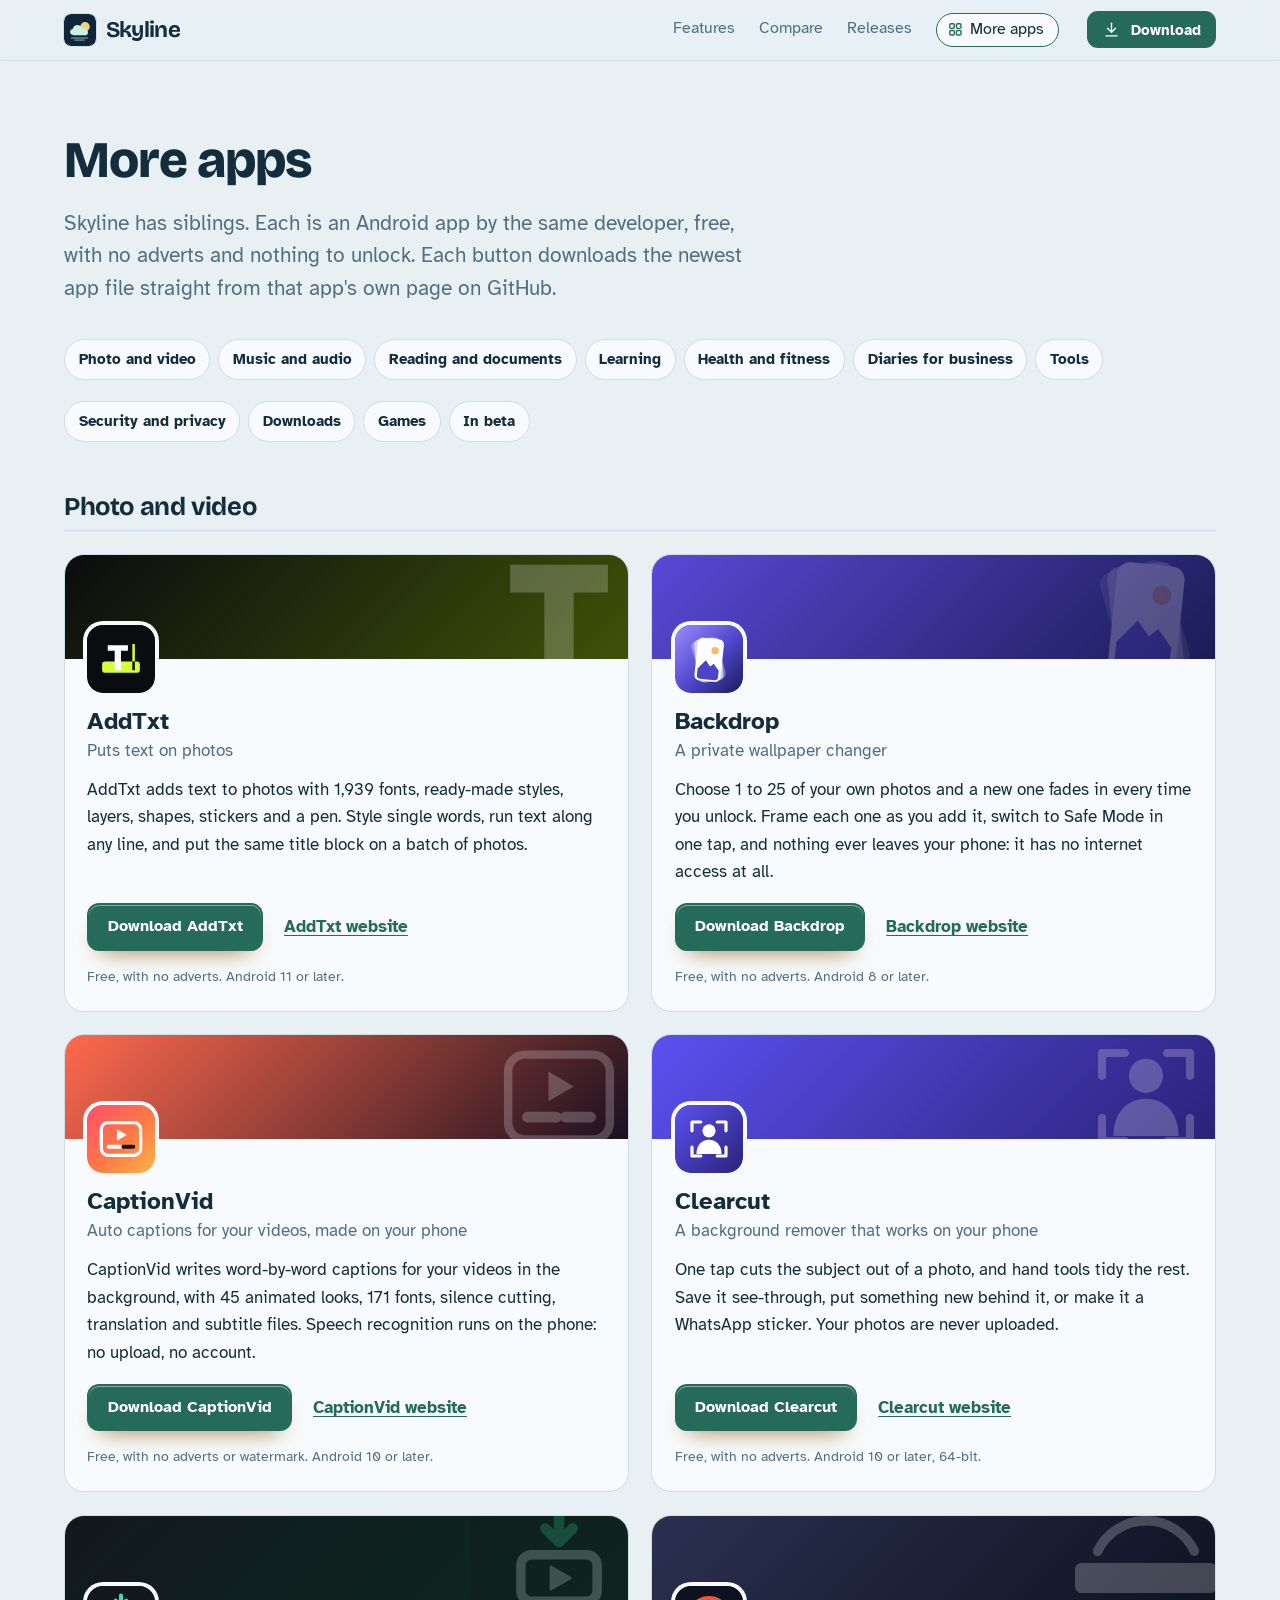
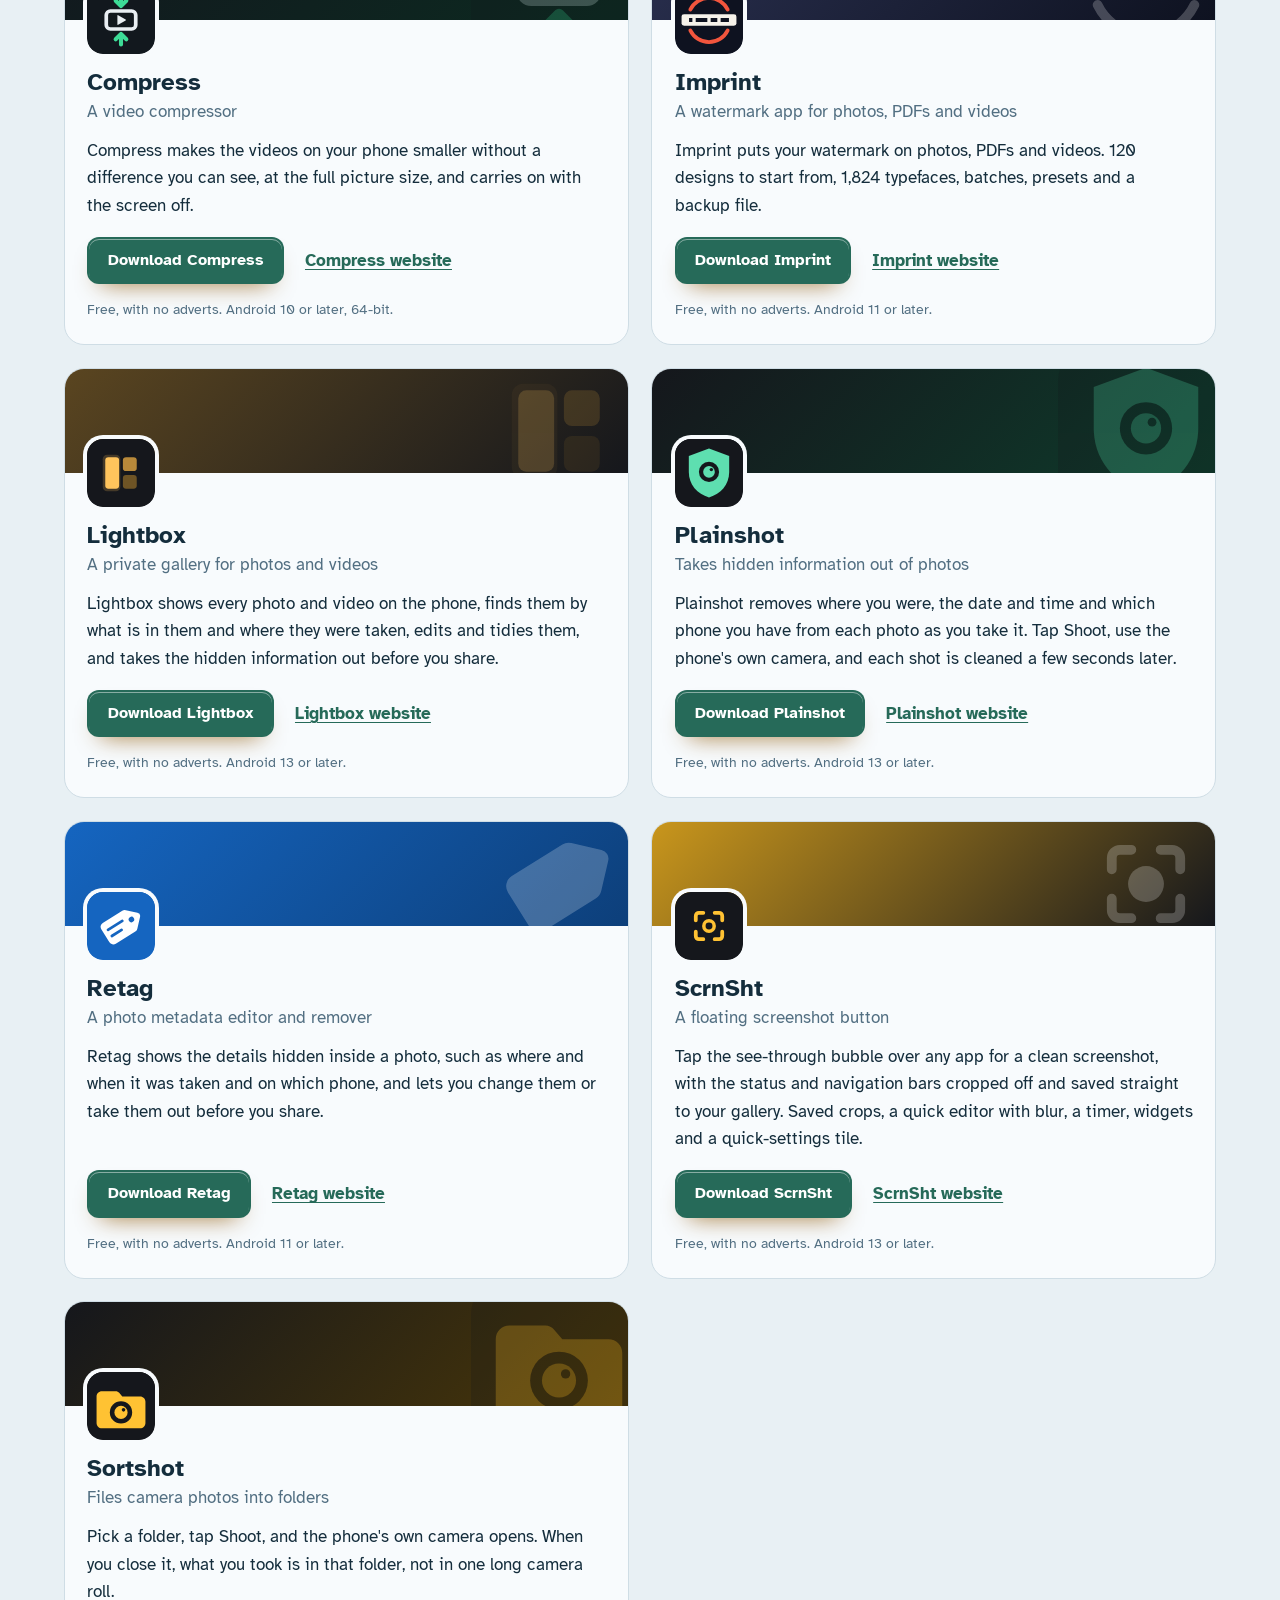
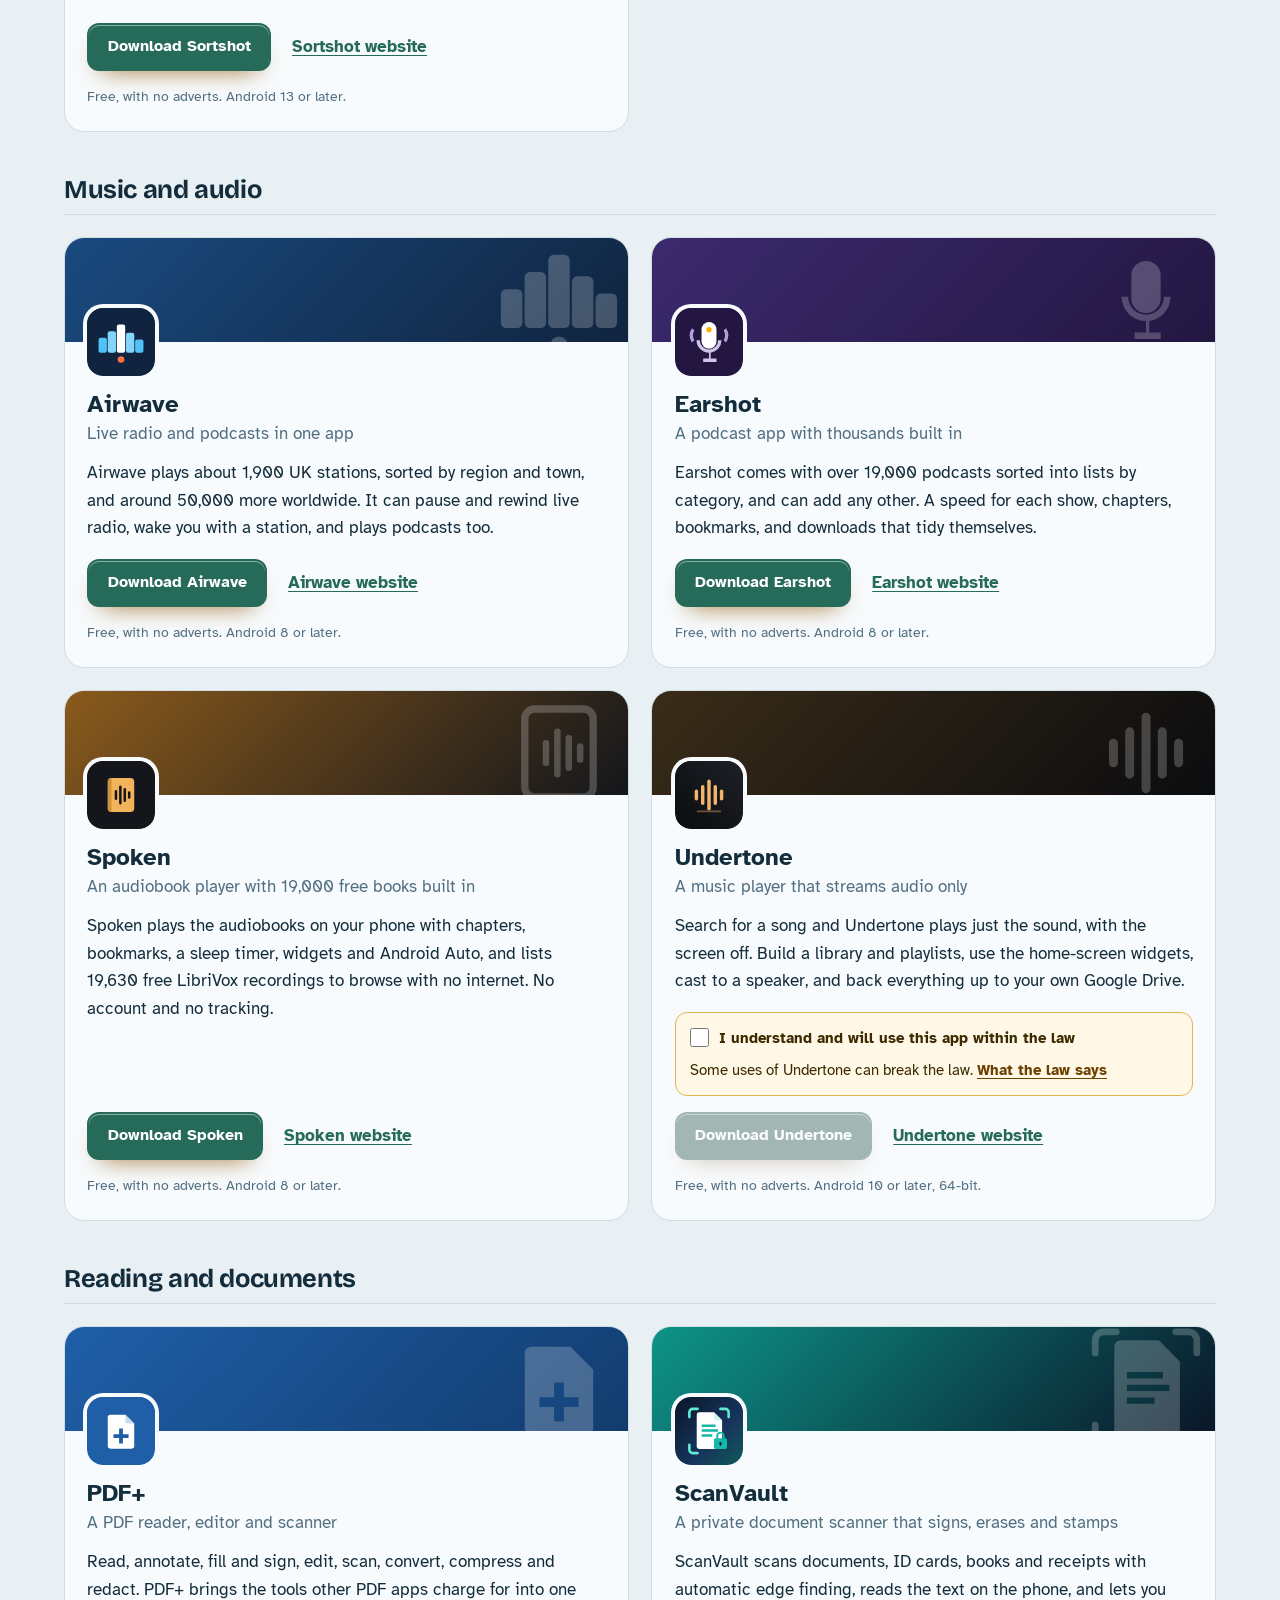
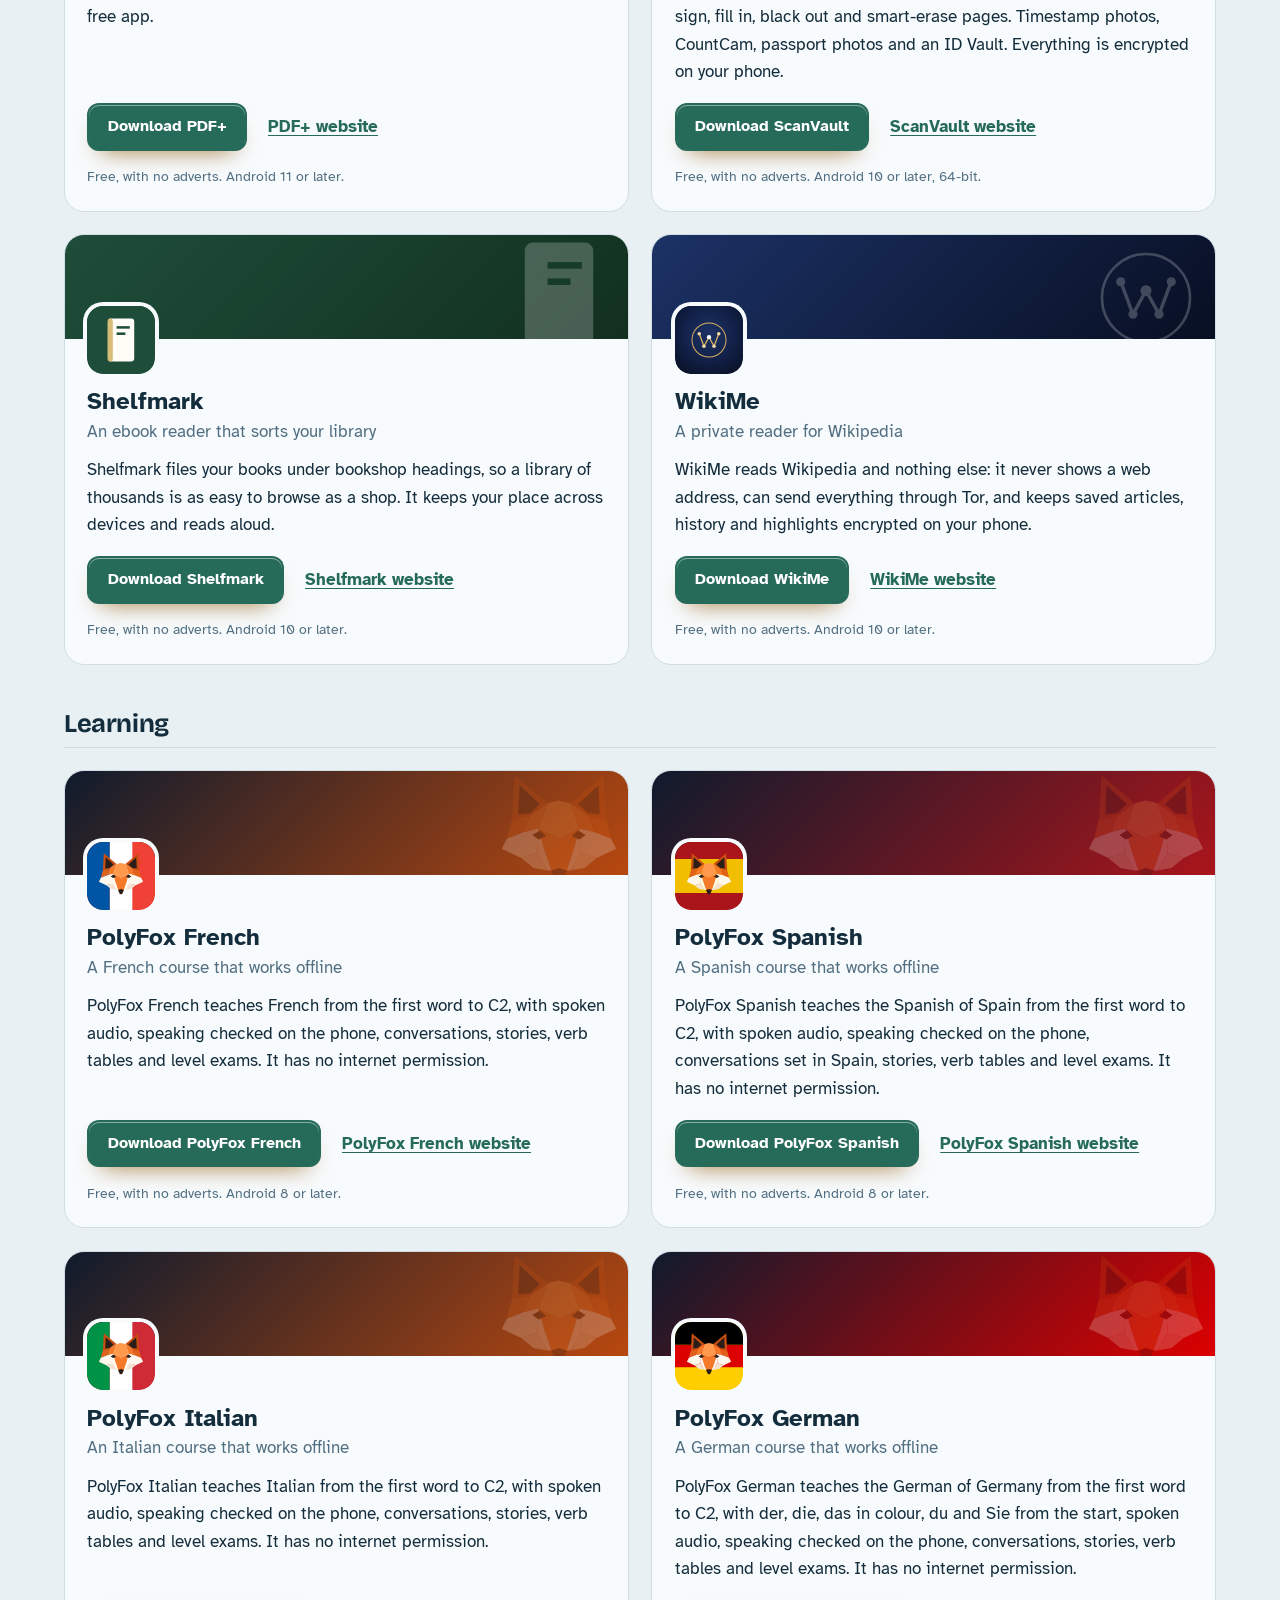
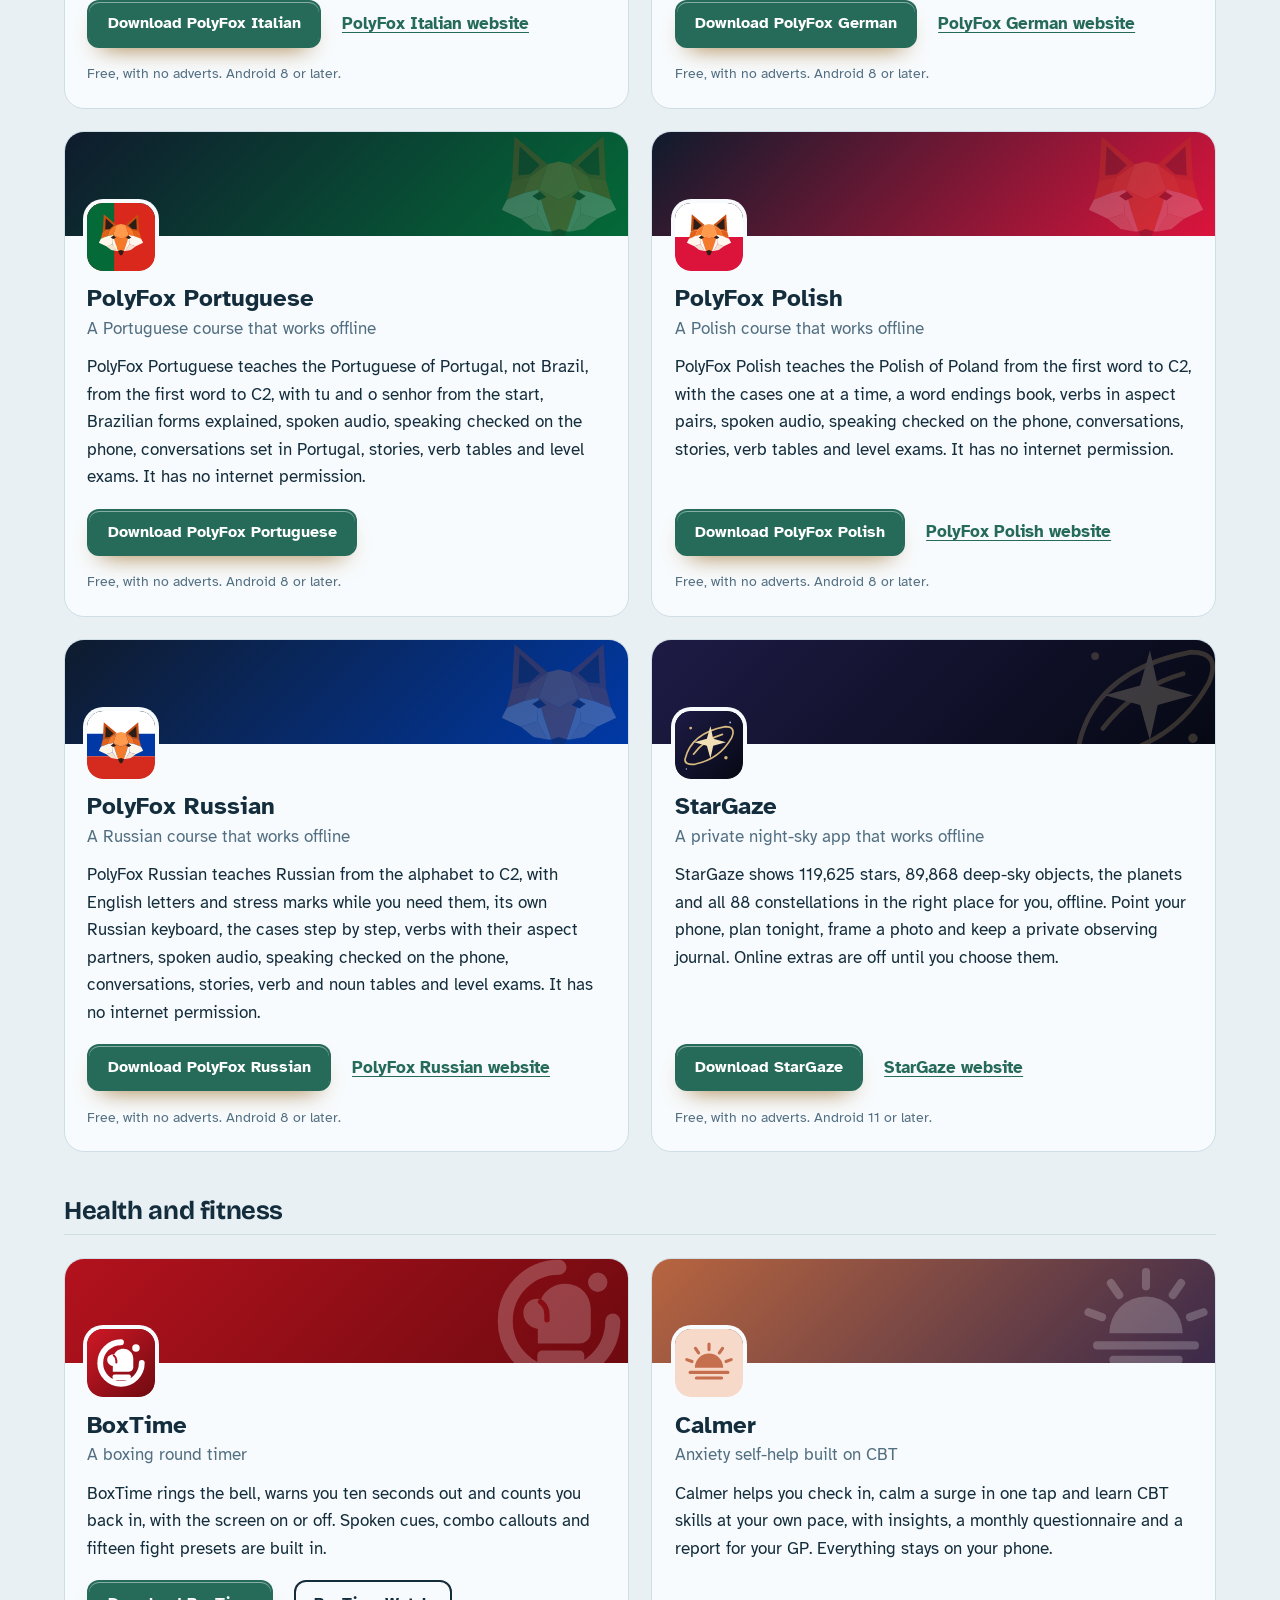
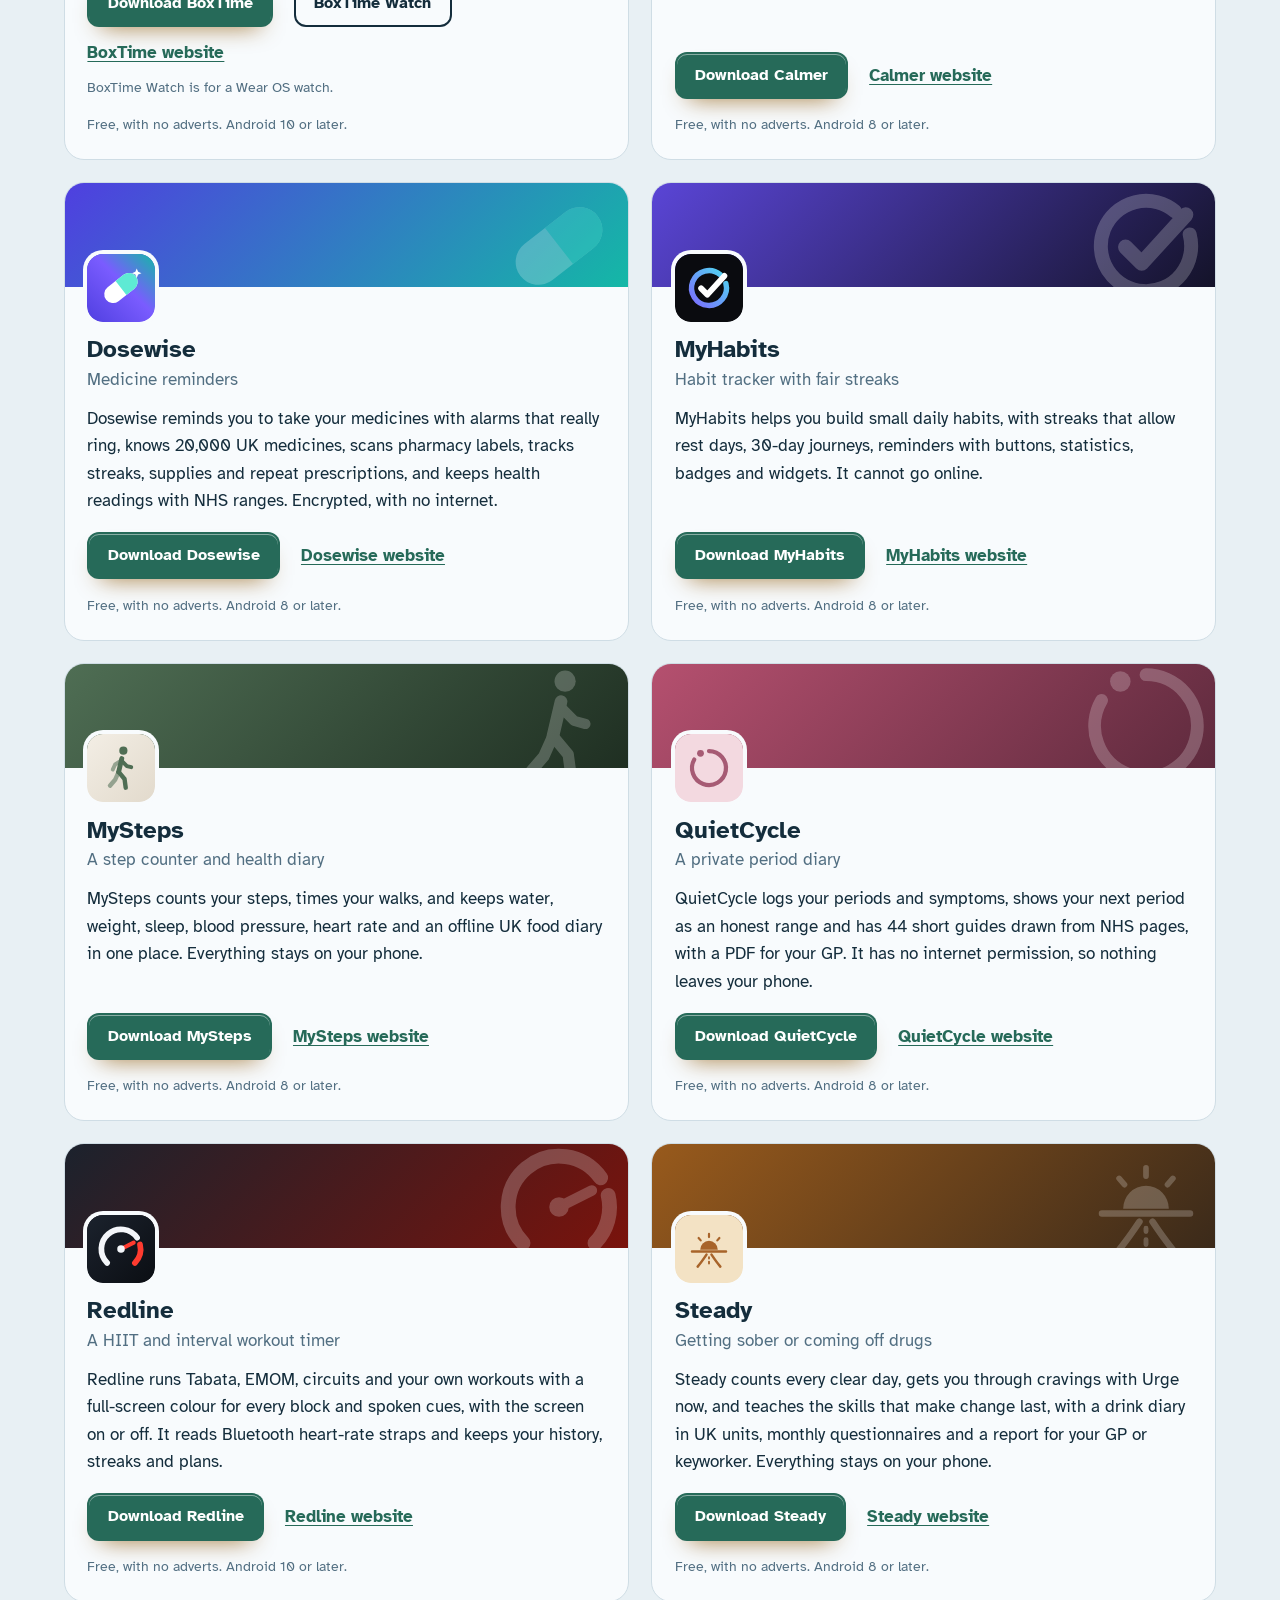
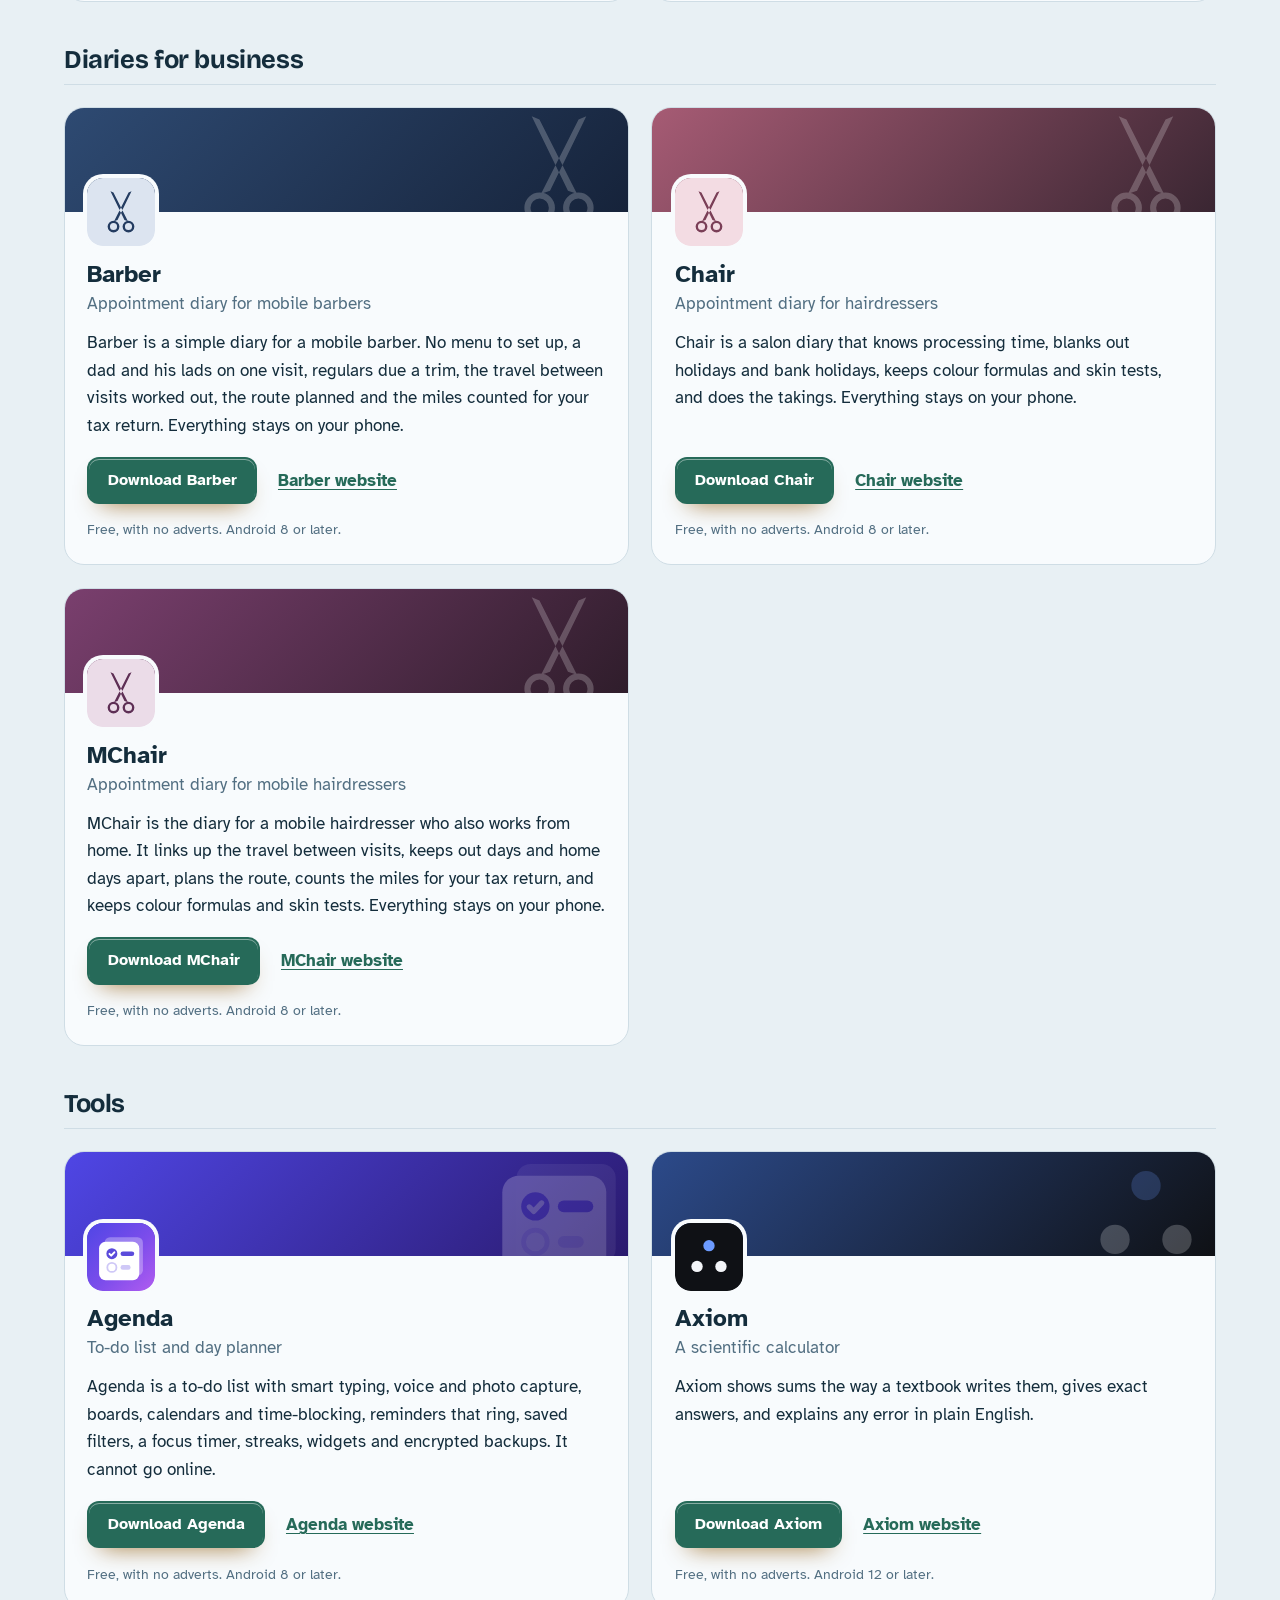
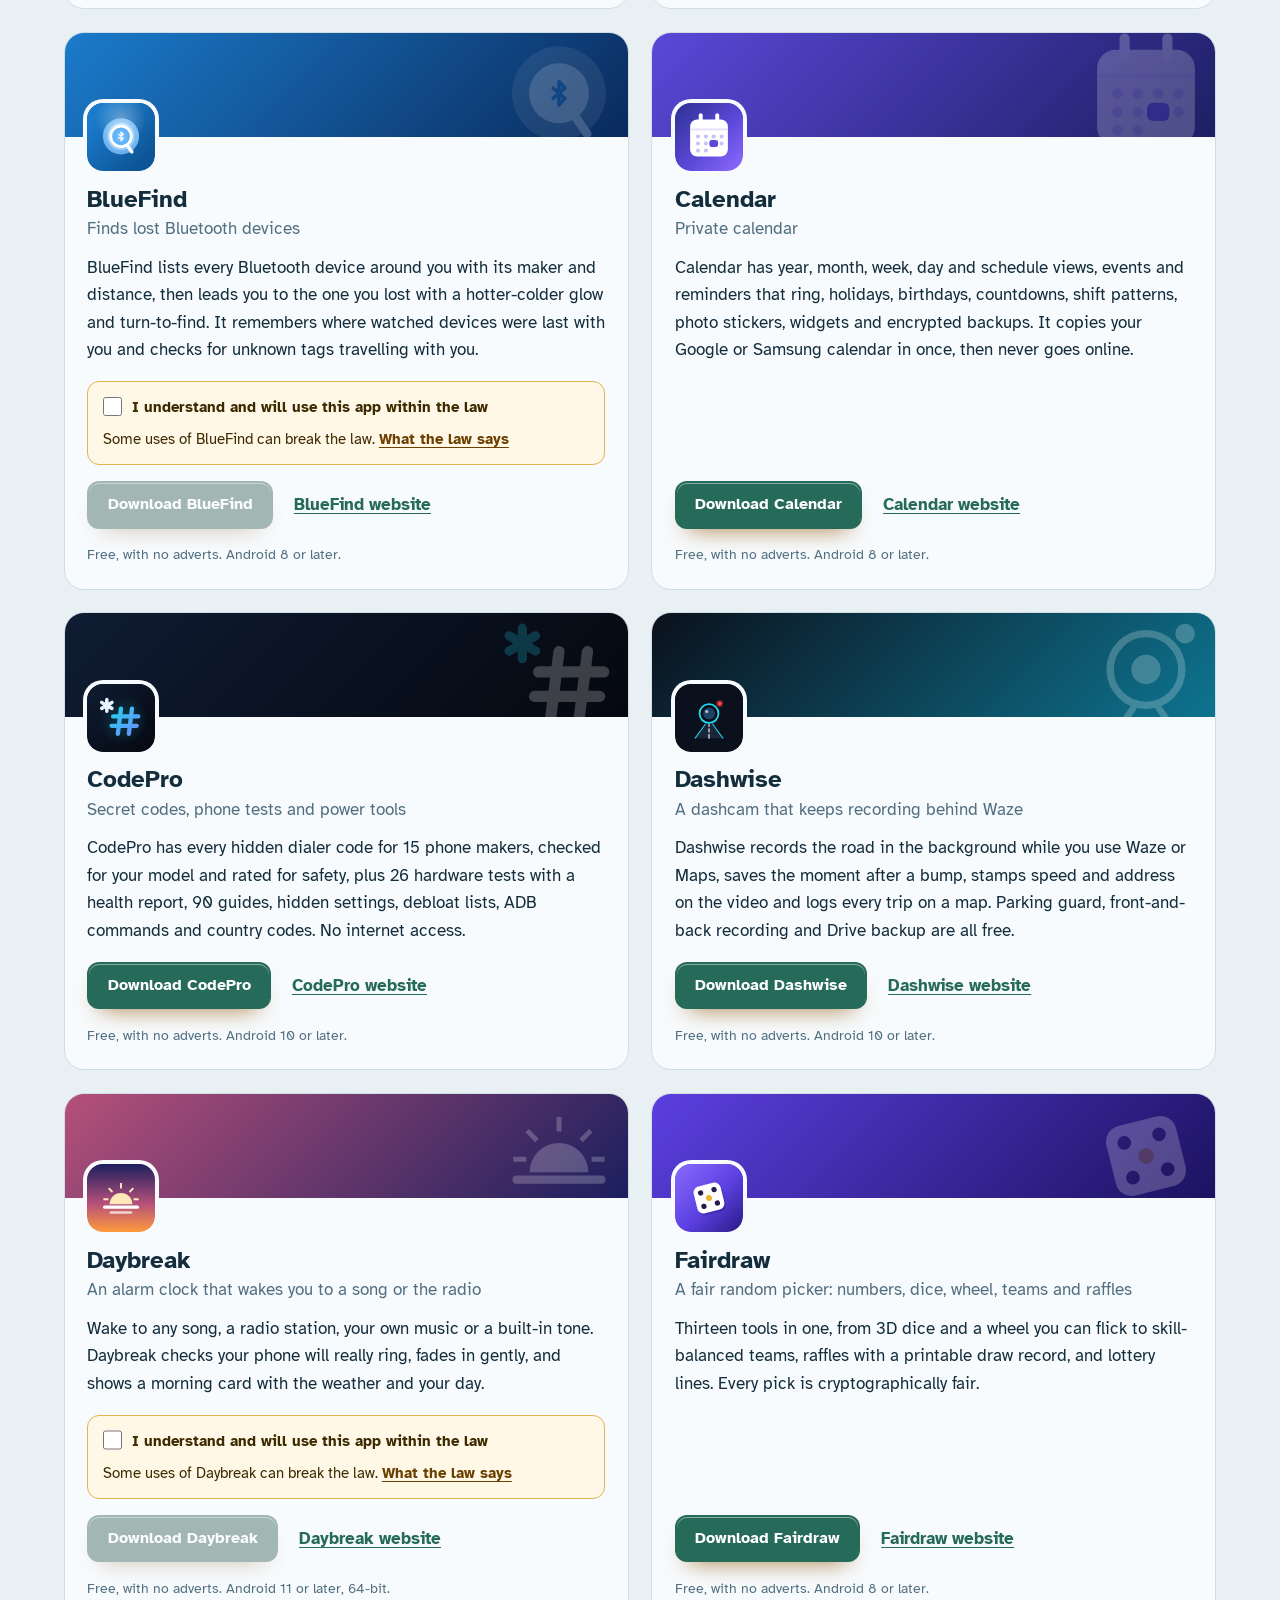
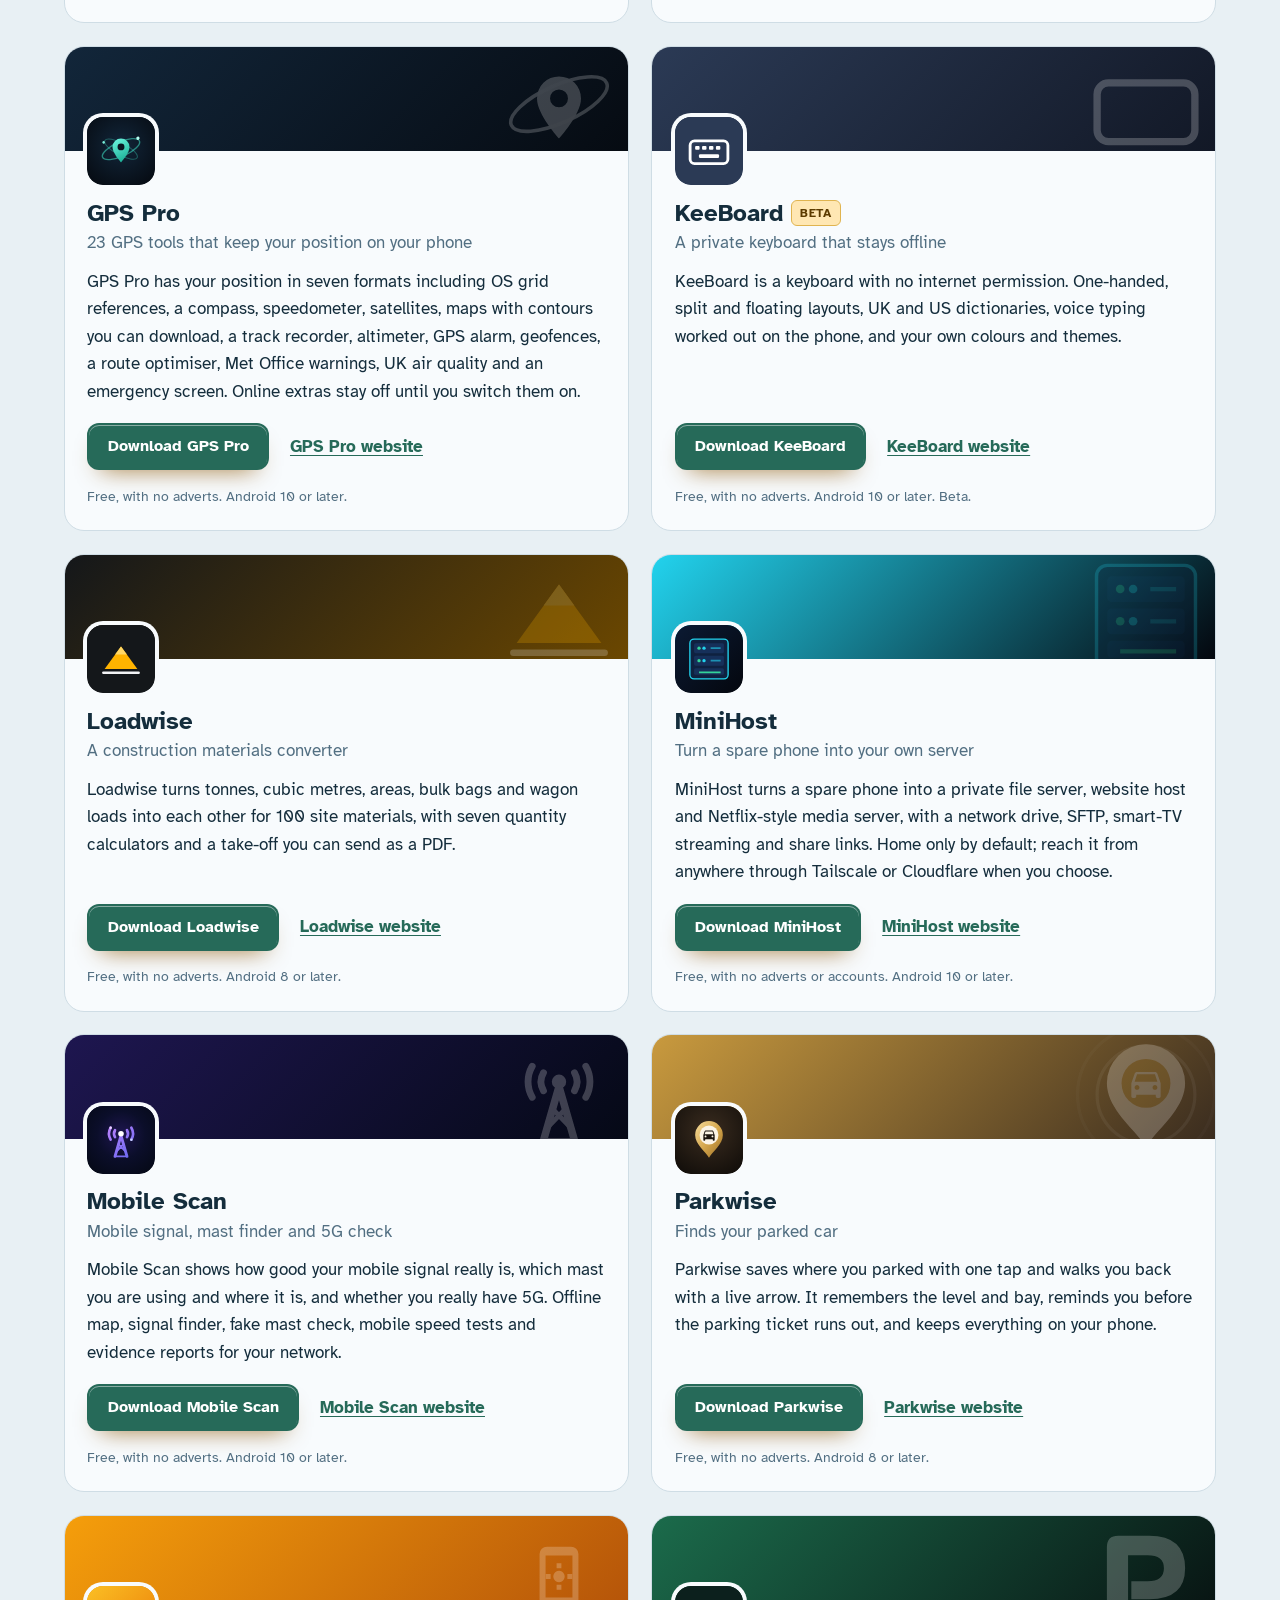
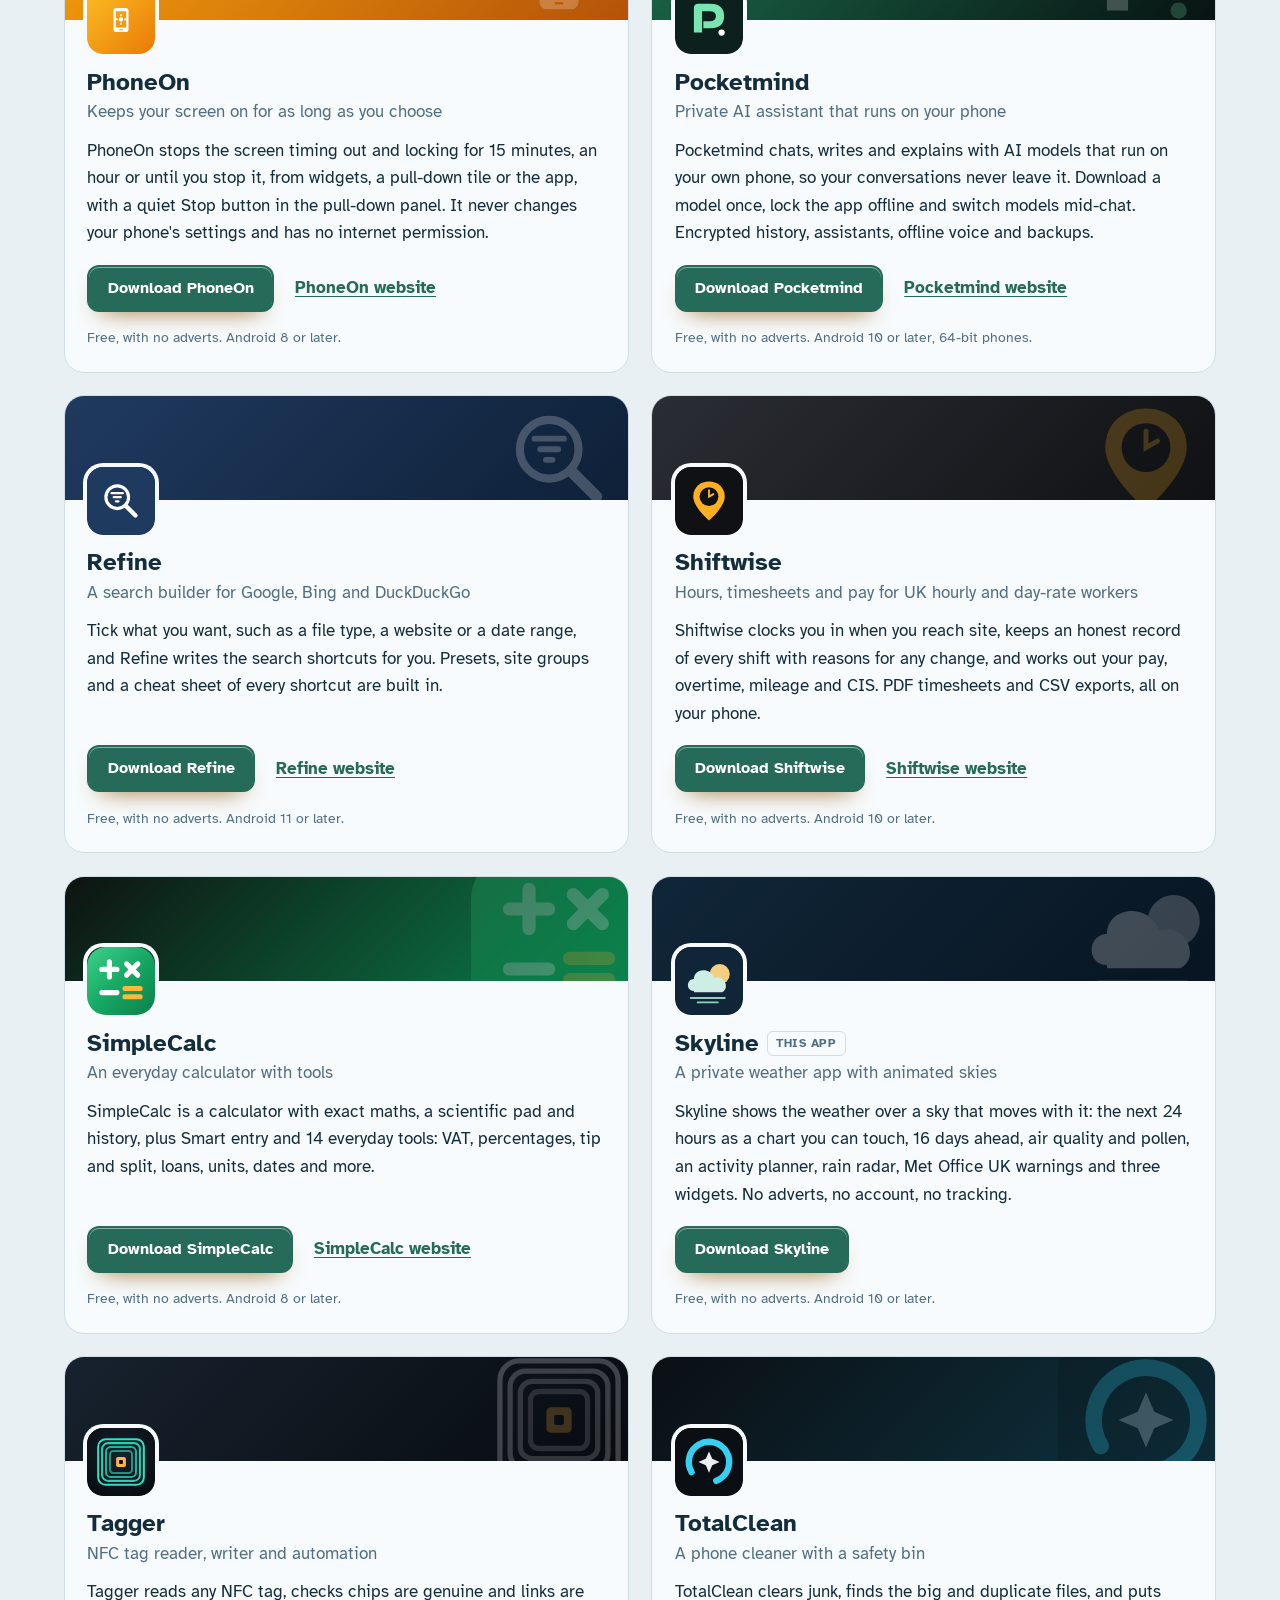
==== more-apps.html @ 2ceffd86 "More apps: add MegaGen" ====
<!DOCTYPE html>
<html lang="en-GB">
<head>
<meta charset="utf-8">
<meta name="viewport" content="width=device-width, initial-scale=1">
<title>More free Android apps from the maker of Skyline</title>
<meta name="description" content="All 92 free Android apps from the maker of Skyline, in one list by category, each with its download and a link to its website.">
<meta name="author" content="Jonathan Jackson">
<link rel="canonical" href="https://customgpter.github.io/skyline/more-apps.html">
<meta name="theme-color" content="#e8f0f4" media="(prefers-color-scheme: light)">
<meta name="theme-color" content="#081522" media="(prefers-color-scheme: dark)">
<meta property="og:type" content="website">
<meta property="og:site_name" content="Skyline">
<meta property="og:title" content="More free Android apps from the maker of Skyline">
<meta property="og:description" content="All 92 free Android apps from the maker of Skyline, in one list by category, each with its download and a link to its website.">
<meta property="og:url" content="https://customgpter.github.io/skyline/more-apps.html">
<meta property="og:image" content="https://customgpter.github.io/skyline/assets/og.png">
<meta property="og:image:width" content="1200">
<meta property="og:image:height" content="630">
<meta property="og:image:alt" content="Skyline&#x27;s forecast screen: the current temperature over an animated sky, with the next 24 hours below">
<meta property="og:locale" content="en_GB">
<meta name="twitter:card" content="summary_large_image">
<link rel="icon" href="./assets/favicon.svg" type="image/svg+xml">
<link rel="apple-touch-icon" href="./assets/apple-touch-icon.png">
<link rel="preload" href="./assets/fonts/bricolage-grotesque-latin.woff2" as="font" type="font/woff2" crossorigin>
<link rel="preload" href="./assets/fonts/atkinson-hyperlegible-latin-400-normal.woff2" as="font" type="font/woff2" crossorigin>
<link rel="stylesheet" href="./assets/site.css?v=1">
<link rel="stylesheet" href="./assets/house.css?v=1">
<script type="application/ld+json">{"@context":"https://schema.org","@type":"ItemList","name":"Apps from the maker of Skyline","url":"https://customgpter.github.io/skyline/more-apps.html","itemListElement":[{"@type":"ListItem","position":1,"name":"AddTxt","url":"https://customgpter.github.io/addtxt/"},{"@type":"ListItem","position":2,"name":"Backdrop","url":"https://customgpter.github.io/backdrop/"},{"@type":"ListItem","position":3,"name":"CaptionVid","url":"https://customgpter.github.io/captionvid/"},{"@type":"ListItem","position":4,"name":"Clearcut","url":"https://customgpter.github.io/clearcut/"},{"@type":"ListItem","position":5,"name":"Compress","url":"https://customgpter.github.io/compress/"},{"@type":"ListItem","position":6,"name":"Imprint","url":"https://customgpter.github.io/imprint/"},{"@type":"ListItem","position":7,"name":"Lightbox","url":"https://customgpter.github.io/lightbox/"},{"@type":"ListItem","position":8,"name":"Plainshot","url":"https://customgpter.github.io/plainshot/"},{"@type":"ListItem","position":9,"name":"Retag","url":"https://customgpter.github.io/retag/"},{"@type":"ListItem","position":10,"name":"ScrnSht","url":"https://customgpter.github.io/scrnsht/"},{"@type":"ListItem","position":11,"name":"Sortshot","url":"https://customgpter.github.io/sortshot/"},{"@type":"ListItem","position":12,"name":"Airwave","url":"https://customgpter.github.io/airwave/"},{"@type":"ListItem","position":13,"name":"Earshot","url":"https://customgpter.github.io/earshot/"},{"@type":"ListItem","position":14,"name":"Spoken","url":"https://customgpter.github.io/spoken/"},{"@type":"ListItem","position":15,"name":"Undertone","url":"https://customgpter.github.io/undertone/"},{"@type":"ListItem","position":16,"name":"PDF+","url":"https://customgpter.github.io/pdfplus/"},{"@type":"ListItem","position":17,"name":"ScanVault","url":"https://customgpter.github.io/scanvault/"},{"@type":"ListItem","position":18,"name":"Shelfmark","url":"https://customgpter.github.io/shelfmark/"},{"@type":"ListItem","position":19,"name":"WikiMe","url":"https://customgpter.github.io/wikime/"},{"@type":"ListItem","position":20,"name":"PolyFox French","url":"https://customgpter.github.io/polyfox/"},{"@type":"ListItem","position":21,"name":"PolyFox German","url":"https://customgpter.github.io/polyfox-german/"},{"@type":"ListItem","position":22,"name":"PolyFox Polish","url":"https://customgpter.github.io/polyfox-polish/"},{"@type":"ListItem","position":23,"name":"PolyFox Russian","url":"https://customgpter.github.io/polyfox-russian/"},{"@type":"ListItem","position":24,"name":"StarGaze","url":"https://customgpter.github.io/stargaze/"},{"@type":"ListItem","position":25,"name":"BoxTime","url":"https://customgpter.github.io/boxtime/"},{"@type":"ListItem","position":26,"name":"Calmer","url":"https://customgpter.github.io/calmer/"},{"@type":"ListItem","position":27,"name":"Dosewise","url":"https://customgpter.github.io/dosewise/"},{"@type":"ListItem","position":28,"name":"MyHabits","url":"https://customgpter.github.io/myhabits/"},{"@type":"ListItem","position":29,"name":"MySteps","url":"https://customgpter.github.io/mysteps/"},{"@type":"ListItem","position":30,"name":"QuietCycle","url":"https://customgpter.github.io/quietcycle/"},{"@type":"ListItem","position":31,"name":"Redline","url":"https://customgpter.github.io/redline/"},{"@type":"ListItem","position":32,"name":"Steady","url":"https://customgpter.github.io/steady/"},{"@type":"ListItem","position":33,"name":"Barber","url":"https://customgpter.github.io/barber/"},{"@type":"ListItem","position":34,"name":"Chair","url":"https://customgpter.github.io/chair/"},{"@type":"ListItem","position":35,"name":"MChair","url":"https://customgpter.github.io/mchair/"},{"@type":"ListItem","position":36,"name":"Agenda","url":"https://customgpter.github.io/agenda/"},{"@type":"ListItem","position":37,"name":"Axiom","url":"https://customgpter.github.io/axiom/"},{"@type":"ListItem","position":38,"name":"BlueFind","url":"https://customgpter.github.io/bluefind/"},{"@type":"ListItem","position":39,"name":"Calendar","url":"https://customgpter.github.io/calendar/"},{"@type":"ListItem","position":40,"name":"CodePro","url":"https://customgpter.github.io/codepro/"},{"@type":"ListItem","position":41,"name":"Dashwise","url":"https://customgpter.github.io/dashwise/"},{"@type":"ListItem","position":42,"name":"Daybreak","url":"https://customgpter.github.io/daybreak/"},{"@type":"ListItem","position":43,"name":"Fairdraw","url":"https://customgpter.github.io/fairdraw/"},{"@type":"ListItem","position":44,"name":"GPS Pro","url":"https://customgpter.github.io/gpspro/"},{"@type":"ListItem","position":45,"name":"KeeBoard","url":"https://customgpter.github.io/keeboard/"},{"@type":"ListItem","position":46,"name":"Loadwise","url":"https://customgpter.github.io/loadwise/"},{"@type":"ListItem","position":47,"name":"MiniHost","url":"https://customgpter.github.io/minihost/"},{"@type":"ListItem","position":48,"name":"Mobile Scan","url":"https://customgpter.github.io/mobilescan/"},{"@type":"ListItem","position":49,"name":"Parkwise","url":"https://customgpter.github.io/parkwise/"},{"@type":"ListItem","position":50,"name":"Pocketmind","url":"https://customgpter.github.io/pocketmind/"},{"@type":"ListItem","position":51,"name":"Refine","url":"https://customgpter.github.io/refine/"},{"@type":"ListItem","position":52,"name":"Shiftwise","url":"https://customgpter.github.io/shiftwise/"},{"@type":"ListItem","position":53,"name":"SimpleCalc","url":"https://customgpter.github.io/simplecalc/"},{"@type":"ListItem","position":54,"name":"Skyline","url":"https://customgpter.github.io/skyline/"},{"@type":"ListItem","position":55,"name":"Tagger","url":"https://customgpter.github.io/tagger/"},{"@type":"ListItem","position":56,"name":"TotalClean","url":"https://customgpter.github.io/totalclean/"},{"@type":"ListItem","position":57,"name":"TVLink","url":"https://customgpter.github.io/tvlink/"},{"@type":"ListItem","position":58,"name":"Unbox","url":"https://customgpter.github.io/unbox/"},{"@type":"ListItem","position":59,"name":"WhatsKeep","url":"https://customgpter.github.io/whatskeep/"},{"@type":"ListItem","position":60,"name":"WiFi Scan","url":"https://customgpter.github.io/wifiscan/"},{"@type":"ListItem","position":61,"name":"Auditly","url":"https://customgpter.github.io/auditly/"},{"@type":"ListItem","position":62,"name":"Backchannel","url":"https://customgpter.github.io/backchannel/"},{"@type":"ListItem","position":63,"name":"ENotes","url":"https://customgpter.github.io/enotes/"},{"@type":"ListItem","position":64,"name":"FindMe","url":"https://customgpter.github.io/findme/"},{"@type":"ListItem","position":65,"name":"iLock","url":"https://customgpter.github.io/ilock/"},{"@type":"ListItem","position":66,"name":"ImSafe","url":"https://customgpter.github.io/imsafe/"},{"@type":"ListItem","position":67,"name":"IShred","url":"https://customgpter.github.io/ishred/"},{"@type":"ListItem","position":68,"name":"LockBox","url":"https://customgpter.github.io/lockbox/"},{"@type":"ListItem","position":69,"name":"PassVault","url":"https://customgpter.github.io/passvault/"},{"@type":"ListItem","position":70,"name":"SpyFind","url":"https://customgpter.github.io/spyfind/"},{"@type":"ListItem","position":71,"name":"TextWipe","url":"https://customgpter.github.io/textwipe/"},{"@type":"ListItem","position":72,"name":"Tracewire","url":"https://customgpter.github.io/tracewire/"},{"@type":"ListItem","position":73,"name":"Vigil","url":"https://customgpter.github.io/vigil/"},{"@type":"ListItem","position":74,"name":"Grab","url":"https://customgpter.github.io/grab/"},{"@type":"ListItem","position":75,"name":"Swarm","url":"https://customgpter.github.io/swarm/"},{"@type":"ListItem","position":76,"name":"Plane Games","url":"https://customgpter.github.io/plane-games/"},{"@type":"ListItem","position":77,"name":"Ninefold","url":"https://customgpter.github.io/ninefold/"},{"@type":"ListItem","position":78,"name":"Cubewise","url":"https://customgpter.github.io/cubewise/"},{"@type":"ListItem","position":79,"name":"Tilewise","url":"https://customgpter.github.io/tilewise/"},{"@type":"ListItem","position":80,"name":"Letterwise","url":"https://customgpter.github.io/letterwise/"},{"@type":"ListItem","position":81,"name":"Kingside","url":"https://customgpter.github.io/kingside/"},{"@type":"ListItem","position":82,"name":"Deckhand","url":"https://customgpter.github.io/deckhand/"},{"@type":"ListItem","position":83,"name":"SNESForge","url":"https://customgpter.github.io/snesforge/"},{"@type":"ListItem","position":84,"name":"Fame Boy","url":"https://customgpter.github.io/fameboy/"},{"@type":"ListItem","position":85,"name":"PSPPro","url":"https://customgpter.github.io/psppro/"},{"@type":"ListItem","position":86,"name":"MegaGen","url":"https://customgpter.github.io/megagen/"},{"@type":"ListItem","position":87,"name":"QVR","url":"https://customgpter.github.io/qvr/"},{"@type":"ListItem","position":88,"name":"QVR Watch","url":"https://customgpter.github.io/qvr-watch/"},{"@type":"ListItem","position":89,"name":"QVRLite","url":"https://customgpter.github.io/qvrlite/"},{"@type":"ListItem","position":90,"name":"Onionz","url":"https://customgpter.github.io/onionz/"},{"@type":"ListItem","position":91,"name":"OnionzWeb","url":"https://customgpter.github.io/onionzweb/"}]}</script>
<link rel="stylesheet" href="./assets/apps-list.css?v=1">
<script src="./assets/apps-list.js?v=1" defer></script>
</head>
<body>
<a class="skip" href="#main">Skip to content</a>
<header class="masthead">
<div class="wrap">
<a class="brand" href="./" aria-label="Skyline home"><svg viewBox="0 0 108 108" aria-hidden="true"><rect width="108" height="108" rx="24" fill="#102638"/><circle cx="71" cy="43" r="16" fill="#F4CE83"/><path fill="#CEEDE4" d="M30,70C17,70 18,51 30,51C30,34 56,31 62,49C78,44 88,65 75,72L30,72Z"/><path d="M25,81L79,81M36,88L68,88" fill="none" stroke="#92CDBE" stroke-width="3" stroke-linecap="round"/></svg><span>Skyline</span></a>
<nav aria-label="Main"><ul><li><a href="./#features">Features</a></li><li><a href="./compare.html">Compare</a></li><li><a href="./releases.html">Releases</a></li><li><a class="more-apps" href="./more-apps.html" aria-current="page"><svg class="ico" viewBox="0 0 24 24" aria-hidden="true"><rect x="4" y="4" width="6.5" height="6.5" rx="1.6"/><rect x="13.5" y="4" width="6.5" height="6.5" rx="1.6"/><rect x="4" y="13.5" width="6.5" height="6.5" rx="1.6"/><rect x="13.5" y="13.5" width="6.5" height="6.5" rx="1.6"/></svg>More apps</a></li></ul></nav>
<a class="button small" href="https://github.com/CustomGPTer/skyline/releases/latest/download/Skyline.apk"><svg class="ico" viewBox="0 0 24 24" aria-hidden="true"><path d="M12 4v11"/><path d="M7 10.5l5 5 5-5"/><path d="M5 20h14"/></svg>Download</a>
</div>
</header>
<main id="main" class="doc">
<div class="wrap">
<div class="measure">
<h1>More apps</h1>
<p class="lede">Skyline has siblings. Each is an Android app by the same developer, free, with no adverts and nothing to unlock. Each button downloads the newest app file straight from that app's own page on GitHub.</p>
</div>
<!-- apps:start -->
<nav class="mapps-jump" aria-label="App groups"><ul><li><a href="#apps-photo">Photo and video</a></li><li><a href="#apps-audio">Music and audio</a></li><li><a href="#apps-reading">Reading and documents</a></li><li><a href="#apps-learning">Learning</a></li><li><a href="#apps-health">Health and fitness</a></li><li><a href="#apps-diaries">Diaries for business</a></li><li><a href="#apps-tools">Tools</a></li><li><a href="#apps-security">Security and privacy</a></li><li><a href="#apps-downloads">Downloads</a></li><li><a href="#apps-games">Games</a></li><li><a href="#apps-testing">In beta</a></li></ul></nav>
<div class="mapps-group" role="group" aria-labelledby="apps-photo"><h2 class="mapps-cat" id="apps-photo">Photo and video</h2>
<ul class="mapps"><li class="mapp" style="--b:#0b0c0f;--b2:#3f5208"><div class="mapp-cover" aria-hidden="true"><svg viewBox="0 0 108 108"><path fill="#fff" d="M24 22h60v17H63v49H45V39H24z"/></svg></div><div class="mapp-body"><svg class="mapp-icon" viewBox="0 0 108 108" aria-hidden="true"><rect width="108" height="108" rx="24" fill="#0b0c0f"/><path fill="#d4ff3a" d="M29 58h50a5 5 0 0 1 5 5v8a5 5 0 0 1-5 5H29a5 5 0 0 1-5-5v-8a5 5 0 0 1 5-5z"/><path fill="#fff" d="M33 32h32v9H54v31H44V41H33z"/><path fill="#d4ff3a" d="M72 30h4v28h-4z"/><path fill="#0b0c0f" d="M72 58h4v14h-4z"/></svg><h3>AddTxt</h3><p class="mapp-kind">Puts text on photos</p><p class="mapp-say">AddTxt adds text to photos with 1,939 fonts, ready-made styles, layers, shapes, stickers and a pen. Style single words, run text along any line, and put the same title block on a batch of photos.</p><p class="mapp-go"><a class="button" href="https://github.com/CustomGPTer/addtxt/releases/latest/download/AddTxt.apk">Download AddTxt</a><a class="mapp-site" href="https://customgpter.github.io/addtxt/">AddTxt website</a></p><p class="mapp-needs">Free, with no adverts. Android 11 or later.</p></div></li>
<li class="mapp" style="--b:#5a48d6;--b2:#1a1c55"><div class="mapp-cover" aria-hidden="true"><svg viewBox="0 0 108 108"><g transform="translate(54 58) scale(1.3) translate(-54 -58)"><rect x="38" y="30" width="32" height="52" rx="6" fill="#fff" fill-opacity=".3" transform="rotate(-16 54 58)"/><rect x="38" y="30" width="32" height="52" rx="6" fill="#fff" fill-opacity=".6" transform="rotate(-6 54 58)"/><g transform="rotate(6 54 58)"><rect x="38" y="30" width="32" height="52" rx="6" fill="#fff"/><path d="M41 68l9-11 6 7 4-4 7 8v8a4 4 0 0 1-4 4H45a4 4 0 0 1-4-4z" fill="#4d45c9"/><circle cx="60" cy="44" r="4.5" fill="#FFB86B"/></g></g></svg></div><div class="mapp-body"><svg class="mapp-icon" viewBox="0 0 108 108" aria-hidden="true"><defs><linearGradient id="i-backdrop-mapp-cc" x1="0" y1="0" x2="1" y2="1"><stop offset="0" stop-color="#9c8bff"/><stop offset=".55" stop-color="#4d45c9"/><stop offset="1" stop-color="#1a1c55"/></linearGradient></defs><rect width="108" height="108" rx="24" fill="url(#i-backdrop-mapp-cc)"/><g transform="translate(54 58) scale(1.3) translate(-54 -58)"><rect x="38" y="30" width="32" height="52" rx="6" fill="#fff" fill-opacity=".3" transform="rotate(-16 54 58)"/><rect x="38" y="30" width="32" height="52" rx="6" fill="#fff" fill-opacity=".6" transform="rotate(-6 54 58)"/><g transform="rotate(6 54 58)"><rect x="38" y="30" width="32" height="52" rx="6" fill="#fff"/><path d="M41 68l9-11 6 7 4-4 7 8v8a4 4 0 0 1-4 4H45a4 4 0 0 1-4-4z" fill="#4d45c9"/><circle cx="60" cy="44" r="4.5" fill="#FFB86B"/></g></g></svg><h3>Backdrop</h3><p class="mapp-kind">A private wallpaper changer</p><p class="mapp-say">Choose 1 to 25 of your own photos and a new one fades in every time you unlock. Frame each one as you add it, switch to Safe Mode in one tap, and nothing ever leaves your phone: it has no internet access at all.</p><p class="mapp-go"><a class="button" href="https://github.com/CustomGPTer/backdrop/releases/latest/download/Backdrop.apk">Download Backdrop</a><a class="mapp-site" href="https://customgpter.github.io/backdrop/">Backdrop website</a></p><p class="mapp-needs">Free, with no adverts. Android 8 or later.</p></div></li>
<li class="mapp" style="--b:#ff6a4d;--b2:#1a1020"><div class="mapp-cover" aria-hidden="true"><svg viewBox="0 0 108 108"><g transform="translate(54 54) scale(1.3) translate(-54 -54)"><path d="M38,34 h32 a8,8 0 0 1 8,8 v24 a8,8 0 0 1 -8,8 h-32 a8,8 0 0 1 -8,-8 v-24 a8,8 0 0 1 8,-8 z" fill="none" stroke="#fff" stroke-width="4"/><path d="M49,42 L61,49 L49,56 Z" fill="#fff"/><path d="M39,61 h14 a2.5,2.5 0 0 1 0,5 h-14 a2.5,2.5 0 0 1 0,-5 z" fill="#fff"/><path d="M57,61 h12 a2.5,2.5 0 0 1 0,5 h-12 a2.5,2.5 0 0 1 0,-5 z" fill="#ffffff"/></g></svg></div><div class="mapp-body"><svg class="mapp-icon" viewBox="0 0 108 108" aria-hidden="true"><defs><linearGradient id="i-captionvid-cvbg" x1="0" y1="0" x2="1" y2="1"><stop offset="0" stop-color="#ff4d6d"/><stop offset=".55" stop-color="#ff7a45"/><stop offset="1" stop-color="#ffb547"/></linearGradient></defs><rect width="108" height="108" rx="24" fill="url(#i-captionvid-cvbg)"/><g transform="translate(54 54) scale(1.3) translate(-54 -54)"><path d="M38,34 h32 a8,8 0 0 1 8,8 v24 a8,8 0 0 1 -8,8 h-32 a8,8 0 0 1 -8,-8 v-24 a8,8 0 0 1 8,-8 z" fill="none" stroke="#fff" stroke-width="4"/><path d="M49,42 L61,49 L49,56 Z" fill="#fff"/><path d="M39,61 h14 a2.5,2.5 0 0 1 0,5 h-14 a2.5,2.5 0 0 1 0,-5 z" fill="#fff"/><path d="M57,61 h12 a2.5,2.5 0 0 1 0,5 h-12 a2.5,2.5 0 0 1 0,-5 z" fill="#1a1020"/></g></svg><h3>CaptionVid</h3><p class="mapp-kind">Auto captions for your videos, made on your phone</p><p class="mapp-say">CaptionVid writes word-by-word captions for your videos in the background, with 45 animated looks, 171 fonts, silence cutting, translation and subtitle files. Speech recognition runs on the phone: no upload, no account.</p><p class="mapp-go"><a class="button" href="https://github.com/CustomGPTer/captionvid/releases/latest/download/CaptionVid.apk">Download CaptionVid</a><a class="mapp-site" href="https://customgpter.github.io/captionvid/">CaptionVid website</a></p><p class="mapp-needs">Free, with no adverts or watermark. Android 10 or later.</p></div></li><li class="mapp" style="--b:#5b50f0;--b2:#2a2378"><div class="mapp-cover" aria-hidden="true"><svg viewBox="0 0 108 108"><circle cx="54" cy="41" r="10.5" fill="#fff"/><path d="M34 78c0-14.5 8.5-23 20-23s20 8.5 20 23z" fill="#fff"/><path d="M27 41V27h14M67 27h14v14M27 67v14h14M67 81h14V67" fill="none" stroke="#fff" stroke-width="5" stroke-linecap="round" stroke-linejoin="round"/></svg></div><div class="mapp-body"><svg class="mapp-icon" viewBox="0 0 108 108" aria-hidden="true"><defs><linearGradient id="i-clearcut-mapp-cc" x1="0" y1="0" x2="1" y2="1"><stop offset="0" stop-color="#5b50f0"/><stop offset="1" stop-color="#2a2378"/></linearGradient></defs><rect width="108" height="108" rx="24" fill="url(#i-clearcut-mapp-cc)"/><circle cx="54" cy="41" r="10.5" fill="#fff"/><path d="M34 78c0-14.5 8.5-23 20-23s20 8.5 20 23z" fill="#fff"/><path d="M27 41V27h14M67 27h14v14M27 67v14h14M67 81h14V67" fill="none" stroke="#fff" stroke-width="5" stroke-linecap="round" stroke-linejoin="round"/></svg><h3>Clearcut</h3><p class="mapp-kind">A background remover that works on your phone</p><p class="mapp-say">One tap cuts the subject out of a photo, and hand tools tidy the rest. Save it see-through, put something new behind it, or make it a WhatsApp sticker. Your photos are never uploaded.</p><p class="mapp-go"><a class="button" href="https://github.com/CustomGPTer/clearcut/releases/latest/download/Clearcut.apk">Download Clearcut</a><a class="mapp-site" href="https://customgpter.github.io/clearcut/">Clearcut website</a></p><p class="mapp-needs">Free, with no adverts. Android 10 or later, 64-bit.</p></div></li>
<li class="mapp" style="--b:#12181e;--b2:#0c2a20"><div class="mapp-cover" aria-hidden="true"><svg viewBox="0 0 108 108"><rect width="108" height="108" rx="24" fill="#12181e"/><g transform="translate(54 54) scale(1.3) translate(-54 -54)"><path fill="none" stroke="#e9eef3" stroke-width="4.5" stroke-linejoin="round" d="M41 43h26a5 5 0 0 1 5 5v12a5 5 0 0 1-5 5H41a5 5 0 0 1-5-5V48a5 5 0 0 1 5-5z"/><path fill="#e9eef3" d="M50.5 48.2l9.2 5.3a.6.6 0 0 1 0 1l-9.2 5.3a.6.6 0 0 1-.9-.5V48.7a.6.6 0 0 1 .9-.5z"/><path fill="none" stroke="#3ddc97" stroke-width="5" stroke-linecap="round" stroke-linejoin="round" d="M54 24v12M47.5 30.5 54 37l6.5-6.5M54 84V72M47.5 77.5 54 71l6.5 6.5"/></g></svg></div><div class="mapp-body"><svg class="mapp-icon" viewBox="0 0 108 108" aria-hidden="true"><rect width="108" height="108" rx="24" fill="#12181e"/><g transform="translate(54 54) scale(1.3) translate(-54 -54)"><path fill="none" stroke="#e9eef3" stroke-width="4.5" stroke-linejoin="round" d="M41 43h26a5 5 0 0 1 5 5v12a5 5 0 0 1-5 5H41a5 5 0 0 1-5-5V48a5 5 0 0 1 5-5z"/><path fill="#e9eef3" d="M50.5 48.2l9.2 5.3a.6.6 0 0 1 0 1l-9.2 5.3a.6.6 0 0 1-.9-.5V48.7a.6.6 0 0 1 .9-.5z"/><path fill="none" stroke="#3ddc97" stroke-width="5" stroke-linecap="round" stroke-linejoin="round" d="M54 24v12M47.5 30.5 54 37l6.5-6.5M54 84V72M47.5 77.5 54 71l6.5 6.5"/></g></svg><h3>Compress</h3><p class="mapp-kind">A video compressor</p><p class="mapp-say">Compress makes the videos on your phone smaller without a difference you can see, at the full picture size, and carries on with the screen off.</p><p class="mapp-go"><a class="button" href="https://github.com/CustomGPTer/compress/releases/latest/download/Compress.apk">Download Compress</a><a class="mapp-site" href="https://customgpter.github.io/compress/">Compress website</a></p><p class="mapp-needs">Free, with no adverts. Android 10 or later, 64-bit.</p></div></li>
<li class="mapp" style="--b:#2a3050;--b2:#0e1220"><div class="mapp-cover" aria-hidden="true"><svg viewBox="0 0 108 108"><g transform="translate(54 54) scale(1.32) translate(-54 -54)"><path d="M31.5 41.500A25 25 0 0 1 76.500 41.500" fill="none" stroke="#fff" stroke-width="4.5" stroke-linecap="round"/><path d="M76.500 66.500A25 25 0 0 1 31.500 66.500" fill="none" stroke="#fff" stroke-width="4.5" stroke-linecap="round"/><path fill="#fff" d="M24 47h60a3 3 0 0 1 3 3v8a3 3 0 0 1-3 3H24a3 3 0 0 1-3-3v-8a3 3 0 0 1 3-3z"/></g></svg></div><div class="mapp-body"><svg class="mapp-icon" viewBox="0 0 108 108" aria-hidden="true"><rect width="108" height="108" rx="24" fill="#0e1220"/><g transform="translate(54 54) scale(1.32) translate(-54 -54)"><path d="M31.5 41.500A25 25 0 0 1 76.500 41.500" fill="none" stroke="#f2553d" stroke-width="4.5" stroke-linecap="round"/><path d="M76.500 66.500A25 25 0 0 1 31.500 66.500" fill="none" stroke="#f2553d" stroke-width="4.5" stroke-linecap="round"/><path fill="#f6f2ea" d="M24 47h60a3 3 0 0 1 3 3v8a3 3 0 0 1-3 3H24a3 3 0 0 1-3-3v-8a3 3 0 0 1 3-3z"/><path fill="#0e1220" d="M30 51.500h4v5h-4zM38 51.500h14v5H38zM56 51.500h8v5h-8zM68 51.500h10v5H68z"/></g></svg><h3>Imprint</h3><p class="mapp-kind">A watermark app for photos, PDFs and videos</p><p class="mapp-say">Imprint puts your watermark on photos, PDFs and videos. 120 designs to start from, 1,824 typefaces, batches, presets and a backup file.</p><p class="mapp-go"><a class="button" href="https://github.com/CustomGPTer/imprint/releases/latest/download/Imprint.apk">Download Imprint</a><a class="mapp-site" href="https://customgpter.github.io/imprint/">Imprint website</a></p><p class="mapp-needs">Free, with no adverts. Android 11 or later.</p></div></li>
<li class="mapp" style="--b:#5a4520;--b2:#15171c"><div class="mapp-cover" aria-hidden="true"><svg viewBox="0 0 108 108"><path fill="#ffc45c" fill-opacity=".2" d="M32 25h14a7 7 0 0 1 7 7v44a7 7 0 0 1-7 7H32a7 7 0 0 1-7-7V32a7 7 0 0 1 7-7z"/><path fill="#ffc45c" d="M34 29h12a5 5 0 0 1 5 5v40a5 5 0 0 1-5 5H34a5 5 0 0 1-5-5V34a5 5 0 0 1 5-5z"/><path fill="#b8893a" d="M62 29h12a5 5 0 0 1 5 5v12a5 5 0 0 1-5 5H62a5 5 0 0 1-5-5V34a5 5 0 0 1 5-5z"/><path fill="#6e5425" d="M62 57h12a5 5 0 0 1 5 5v12a5 5 0 0 1-5 5H62a5 5 0 0 1-5-5V62a5 5 0 0 1 5-5z"/></svg></div><div class="mapp-body"><svg class="mapp-icon" viewBox="0 0 108 108" aria-hidden="true"><rect width="108" height="108" rx="24" fill="#15171c"/><path fill="#ffc45c" fill-opacity=".2" d="M32 25h14a7 7 0 0 1 7 7v44a7 7 0 0 1-7 7H32a7 7 0 0 1-7-7V32a7 7 0 0 1 7-7z"/><path fill="#ffc45c" d="M34 29h12a5 5 0 0 1 5 5v40a5 5 0 0 1-5 5H34a5 5 0 0 1-5-5V34a5 5 0 0 1 5-5z"/><path fill="#b8893a" d="M62 29h12a5 5 0 0 1 5 5v12a5 5 0 0 1-5 5H62a5 5 0 0 1-5-5V34a5 5 0 0 1 5-5z"/><path fill="#6e5425" d="M62 57h12a5 5 0 0 1 5 5v12a5 5 0 0 1-5 5H62a5 5 0 0 1-5-5V62a5 5 0 0 1 5-5z"/></svg><h3>Lightbox</h3><p class="mapp-kind">A private gallery for photos and videos</p><p class="mapp-say">Lightbox shows every photo and video on the phone, finds them by what is in them and where they were taken, edits and tidies them, and takes the hidden information out before you share.</p><p class="mapp-go"><a class="button" href="https://github.com/CustomGPTer/lightbox/releases/latest/download/Lightbox.apk">Download Lightbox</a><a class="mapp-site" href="https://customgpter.github.io/lightbox/">Lightbox website</a></p><p class="mapp-needs">Free, with no adverts. Android 13 or later.</p></div></li>
<li class="mapp" style="--b:#15171c;--b2:#0e3b2b"><div class="mapp-cover" aria-hidden="true"><svg viewBox="0 0 64 64"><rect width="64" height="64" rx="14" fill="#15171c"/><path d="M32 9l19 7v15c0 12-8 20.5-19 24-11-3.5-19-12-19-24V16z" fill="#5edfb0"/><circle cx="32" cy="31" r="9.5" fill="#15171c"/><circle cx="32" cy="31" r="5.5" fill="#5edfb0"/><circle cx="34.2" cy="28.8" r="1.6" fill="#15171c"/></svg></div><div class="mapp-body"><svg class="mapp-icon" viewBox="0 0 64 64" aria-hidden="true"><rect width="64" height="64" rx="14" fill="#15171c"/><path d="M32 9l19 7v15c0 12-8 20.5-19 24-11-3.5-19-12-19-24V16z" fill="#5edfb0"/><circle cx="32" cy="31" r="9.5" fill="#15171c"/><circle cx="32" cy="31" r="5.5" fill="#5edfb0"/><circle cx="34.2" cy="28.8" r="1.6" fill="#15171c"/></svg><h3>Plainshot</h3><p class="mapp-kind">Takes hidden information out of photos</p><p class="mapp-say">Plainshot removes where you were, the date and time and which phone you have from each photo as you take it. Tap Shoot, use the phone&#x27;s own camera, and each shot is cleaned a few seconds later.</p><p class="mapp-go"><a class="button" href="https://github.com/CustomGPTer/plainshot/releases/latest/download/Plainshot.apk">Download Plainshot</a><a class="mapp-site" href="https://customgpter.github.io/plainshot/">Plainshot website</a></p><p class="mapp-needs">Free, with no adverts. Android 13 or later.</p></div></li>
<li class="mapp" style="--b:#1565c0;--b2:#0d3f7a"><div class="mapp-cover" aria-hidden="true"><svg viewBox="0 0 108 108"><g transform="translate(54 54) scale(1.22) rotate(-32) translate(-54 -54)"><path fill="#fff" d="M36 38h30a6 6 0 0 1 4.2 1.8l11 11a4.5 4.5 0 0 1 0 6.4l-11 11a6 6 0 0 1-4.2 1.8H36a6 6 0 0 1-6-6V44a6 6 0 0 1 6-6z"/></g></svg></div><div class="mapp-body"><svg class="mapp-icon" viewBox="0 0 108 108" aria-hidden="true"><rect width="108" height="108" rx="24" fill="#1565c0"/><g transform="translate(54 54) scale(1.22) rotate(-32) translate(-54 -54)"><path fill="#fff" d="M36 38h30a6 6 0 0 1 4.2 1.8l11 11a4.5 4.5 0 0 1 0 6.4l-11 11a6 6 0 0 1-4.2 1.8H36a6 6 0 0 1-6-6V44a6 6 0 0 1 6-6z"/><circle cx="70" cy="54" r="3.6" fill="#1565c0"/><path fill="#1565c0" d="M37 47.5h22a1.75 1.75 0 0 1 0 3.5H37a1.75 1.75 0 0 1 0-3.5zM37 57h15a1.75 1.75 0 0 1 0 3.5H37a1.75 1.75 0 0 1 0-3.5z"/></g></svg><h3>Retag</h3><p class="mapp-kind">A photo metadata editor and remover</p><p class="mapp-say">Retag shows the details hidden inside a photo, such as where and when it was taken and on which phone, and lets you change them or take them out before you share.</p><p class="mapp-go"><a class="button" href="https://github.com/CustomGPTer/retag/releases/latest/download/Retag.apk">Download Retag</a><a class="mapp-site" href="https://customgpter.github.io/retag/">Retag website</a></p><p class="mapp-needs">Free, with no adverts. Android 11 or later.</p></div></li>
<li class="mapp" style="--b:#c9961c;--b2:#15171c"><div class="mapp-cover" aria-hidden="true"><svg viewBox="0 0 108 108"><path d="M33,45V38a5,5 0,0 1,5 -5H45 M63,33H70a5,5 0,0 1,5 5V45 M75,63V70a5,5 0,0 1,-5 5H63 M45,75H38a5,5 0,0 1,-5 -5V63" fill="none" stroke="#fff" stroke-width="6" stroke-linecap="round" stroke-linejoin="round"/><circle cx="54" cy="54" r="11" fill="#fff"/></svg></div><div class="mapp-body"><svg class="mapp-icon" viewBox="0 0 108 108" aria-hidden="true"><rect width="108" height="108" rx="24" fill="#15171c"/><path d="M33,45V38a5,5 0,0 1,5 -5H45 M63,33H70a5,5 0,0 1,5 5V45 M75,63V70a5,5 0,0 1,-5 5H63 M45,75H38a5,5 0,0 1,-5 -5V63" fill="none" stroke="#FFC233" stroke-width="6" stroke-linecap="round" stroke-linejoin="round"/><circle cx="54" cy="54" r="11" fill="#FFC233"/><circle cx="54" cy="54" r="5.5" fill="#15171c"/></svg><h3>ScrnSht</h3><p class="mapp-kind">A floating screenshot button</p><p class="mapp-say">Tap the see-through bubble over any app for a clean screenshot, with the status and navigation bars cropped off and saved straight to your gallery. Saved crops, a quick editor with blur, a timer, widgets and a quick-settings tile.</p><p class="mapp-go"><a class="button" href="https://github.com/CustomGPTer/scrnsht/releases/latest/download/ScrnSht.apk">Download ScrnSht</a><a class="mapp-site" href="https://customgpter.github.io/scrnsht/">ScrnSht website</a></p><p class="mapp-needs">Free, with no adverts. Android 13 or later.</p></div></li>
<li class="mapp" style="--b:#15171c;--b2:#4a3708"><div class="mapp-cover" aria-hidden="true"><svg viewBox="0 0 64 64"><rect width="64" height="64" rx="14" fill="#15171c"/><path d="M14 18h13c1.3 0 2.5.6 3.3 1.6L33.2 23H50c2.8 0 5 2.2 5 5v20c0 2.8-2.2 5-5 5H14c-2.8 0-5-2.2-5-5V23c0-2.8 2.2-5 5-5z" fill="#ffc233"/><circle cx="32" cy="38" r="10.5" fill="#15171c"/><circle cx="32" cy="38" r="6.2" fill="#ffc233"/><circle cx="34.4" cy="35.6" r="1.7" fill="#15171c"/></svg></div><div class="mapp-body"><svg class="mapp-icon" viewBox="0 0 64 64" aria-hidden="true"><rect width="64" height="64" rx="14" fill="#15171c"/><path d="M14 18h13c1.3 0 2.5.6 3.3 1.6L33.2 23H50c2.8 0 5 2.2 5 5v20c0 2.8-2.2 5-5 5H14c-2.8 0-5-2.2-5-5V23c0-2.8 2.2-5 5-5z" fill="#ffc233"/><circle cx="32" cy="38" r="10.5" fill="#15171c"/><circle cx="32" cy="38" r="6.2" fill="#ffc233"/><circle cx="34.4" cy="35.6" r="1.7" fill="#15171c"/></svg><h3>Sortshot</h3><p class="mapp-kind">Files camera photos into folders</p><p class="mapp-say">Pick a folder, tap Shoot, and the phone&#x27;s own camera opens. When you close it, what you took is in that folder, not in one long camera roll.</p><p class="mapp-go"><a class="button" href="https://github.com/CustomGPTer/sortshot/releases/latest/download/Sortshot.apk">Download Sortshot</a><a class="mapp-site" href="https://customgpter.github.io/sortshot/">Sortshot website</a></p><p class="mapp-needs">Free, with no adverts. Android 13 or later.</p></div></li></ul></div>
<div class="mapps-group" role="group" aria-labelledby="apps-audio"><h2 class="mapps-cat" id="apps-audio">Music and audio</h2>
<ul class="mapps"><li class="mapp" style="--b:#1a4a80;--b2:#10243f"><div class="mapp-cover" aria-hidden="true"><svg viewBox="0 0 108 108"><g transform="translate(54 54) scale(1.32) translate(-56 -55)"><rect x="29" y="50" width="10" height="18" rx="2.5" fill="#fff"/><rect x="40" y="42" width="10" height="26" rx="2.5" fill="#fff"/><rect x="51" y="34" width="10" height="34" rx="2.5" fill="#fff"/><rect x="62" y="44" width="10" height="24" rx="2.5" fill="#fff"/><rect x="73" y="52" width="10" height="16" rx="2.5" fill="#fff"/><circle cx="56" cy="76" r="4" fill="#fff"/></g></svg></div><div class="mapp-body"><svg class="mapp-icon" viewBox="0 0 108 108" aria-hidden="true"><rect width="108" height="108" rx="24" fill="#10243f"/><g transform="translate(54 54) scale(1.32) translate(-56 -55)"><rect x="29" y="50" width="10" height="18" rx="2.5" fill="#4fc3f7"/><rect x="40" y="42" width="10" height="26" rx="2.5" fill="#81d4fa"/><rect x="51" y="34" width="10" height="34" rx="2.5" fill="#fff"/><rect x="62" y="44" width="10" height="24" rx="2.5" fill="#81d4fa"/><rect x="73" y="52" width="10" height="16" rx="2.5" fill="#4fc3f7"/><circle cx="56" cy="76" r="4" fill="#ff7043"/></g></svg><h3>Airwave</h3><p class="mapp-kind">Live radio and podcasts in one app</p><p class="mapp-say">Airwave plays about 1,900 UK stations, sorted by region and town, and around 50,000 more worldwide. It can pause and rewind live radio, wake you with a station, and plays podcasts too.</p><p class="mapp-go"><a class="button" href="https://github.com/CustomGPTer/airwave/releases/latest/download/Airwave.apk">Download Airwave</a><a class="mapp-site" href="https://customgpter.github.io/airwave/">Airwave website</a></p><p class="mapp-needs">Free, with no adverts. Android 8 or later.</p></div></li>
<li class="mapp" style="--b:#3b2a6e;--b2:#231742"><div class="mapp-cover" aria-hidden="true"><svg viewBox="0 0 108 108"><path fill="#fff" d="M54 30a9 9 0 0 1 9 9v14a9 9 0 0 1-18 0V39a9 9 0 0 1 9-9z"/><path fill="#fff" d="M39 52h4a11 11 0 0 0 22 0h4a15 15 0 0 1-13 14.9V74h7v4H47v-4h7v-7.1A15 15 0 0 1 39 52z"/></svg></div><div class="mapp-body"><svg class="mapp-icon" viewBox="0 0 108 108" aria-hidden="true"><rect width="108" height="108" rx="24" fill="#231742"/><g transform="translate(54 54) scale(1.32) translate(-54 -54)"><path fill="#fff" d="M54 30a9 9 0 0 1 9 9v14a9 9 0 0 1-18 0V39a9 9 0 0 1 9-9z"/><path fill="#d1c4e9" d="M39 52h4a11 11 0 0 0 22 0h4a15 15 0 0 1-13 14.9V74h7v4H47v-4h7v-7.1A15 15 0 0 1 39 52z"/><circle cx="54" cy="39.2" r="3.2" fill="#ffb300"/><path fill="#b39ddb" d="M33.5 37.5l2.9 2.7a11 11 0 0 0 0 11.6l-2.9 2.7a15 15 0 0 1 0-17zM74.5 37.5a15 15 0 0 1 0 17l-2.9-2.7a11 11 0 0 0 0-11.6z"/></g></svg><h3>Earshot</h3><p class="mapp-kind">A podcast app with thousands built in</p><p class="mapp-say">Earshot comes with over 19,000 podcasts sorted into lists by category, and can add any other. A speed for each show, chapters, bookmarks, and downloads that tidy themselves.</p><p class="mapp-go"><a class="button" href="https://github.com/CustomGPTer/earshot/releases/latest/download/Earshot.apk">Download Earshot</a><a class="mapp-site" href="https://customgpter.github.io/earshot/">Earshot website</a></p><p class="mapp-needs">Free, with no adverts. Android 8 or later.</p></div></li>
<li class="mapp" style="--b:#8a5a1c;--b2:#14161b"><div class="mapp-cover" aria-hidden="true"><svg viewBox="0 0 108 108"><path d="M39,27h30a6,6 0 0 1 6,6v42a6,6 0 0 1 -6,6h-30a6,6 0 0 1 -6,-6v-42a6,6 0 0 1 6,-6z" fill="none" stroke="#fff" stroke-width="4.5" stroke-linejoin="round"/><path d="M46,48v12M53,41v26M60,45v18M67,50v8" fill="none" stroke="#fff" stroke-width="4" stroke-linecap="round"/></svg></div><div class="mapp-body"><svg class="mapp-icon" viewBox="0 0 108 108" aria-hidden="true"><rect width="108" height="108" rx="24" fill="#14161B"/><path fill="#F2B45A" d="M39,27h30a6,6 0 0 1 6,6v42a6,6 0 0 1 -6,6h-30a6,6 0 0 1 -6,-6v-42a6,6 0 0 1 6,-6z"/><path fill="#D2923A" d="M39,27a6,6 0 0 0 -6,6v42a6,6 0 0 0 6,6z"/><path d="M46,48v12M53,41v26M60,45v18M67,50v8" fill="none" stroke="#14161B" stroke-width="4" stroke-linecap="round"/></svg><h3>Spoken</h3><p class="mapp-kind">An audiobook player with 19,000 free books built in</p><p class="mapp-say">Spoken plays the audiobooks on your phone with chapters, bookmarks, a sleep timer, widgets and Android Auto, and lists 19,630 free LibriVox recordings to browse with no internet. No account and no tracking.</p><p class="mapp-go"><a class="button" href="https://github.com/CustomGPTer/spoken/releases/latest/download/Spoken.apk">Download Spoken</a><a class="mapp-site" href="https://customgpter.github.io/spoken/">Spoken website</a></p><p class="mapp-needs">Free, with no adverts. Android 8 or later.</p></div></li>
<li class="mapp is-gated" style="--b:#3a2c18;--b2:#0b0c0f"><div class="mapp-cover" aria-hidden="true"><svg viewBox="0 0 108 108"><path d="M34 48v12M44 41v26M54 32v44M64 41v26M74 48v12" fill="none" stroke="#fff" stroke-width="5.5" stroke-linecap="round"/></svg></div><div class="mapp-body"><svg class="mapp-icon" viewBox="0 0 108 108" aria-hidden="true"><defs><linearGradient id="i-undertone-G" x1="1" y1="0" x2="0" y2="1"><stop offset="0" stop-color="#1D2027"/><stop offset="1" stop-color="#0B0C0F"/></linearGradient></defs><rect width="108" height="108" rx="24" fill="url(#i-undertone-G)"/><path d="M34 48v12M44 41v26M54 32v44M64 41v26M74 48v12" fill="none" stroke="#F0B46A" stroke-width="5.5" stroke-linecap="round"/><path d="M36 80h36" fill="none" stroke="#F0B46A" stroke-opacity=".4" stroke-width="3" stroke-linecap="round"/></svg><h3>Undertone</h3><p class="mapp-kind">A music player that streams audio only</p><p class="mapp-say">Search for a song and Undertone plays just the sound, with the screen off. Build a library and playlists, use the home-screen widgets, cast to a speaker, and back everything up to your own Google Drive.</p><div class="mapp-law" data-gate><label><input type="checkbox"> I understand and will use this app within the law</label><p>Some uses of Undertone can break the law. <a href="https://customgpter.github.io/undertone/terms.html#law">What the law says</a></p><noscript><p>Turn on JavaScript to download, or use the <a href="https://customgpter.github.io/undertone/">Undertone website</a>.</p></noscript></div><p class="mapp-go"><a class="button" data-href="https://github.com/CustomGPTer/undertone/releases/latest/download/Undertone.apk" aria-disabled="true" role="link" tabindex="-1">Download Undertone</a><a class="mapp-site" href="https://customgpter.github.io/undertone/">Undertone website</a></p><p class="mapp-needs">Free, with no adverts. Android 10 or later, 64-bit.</p></div></li></ul></div>
<div class="mapps-group" role="group" aria-labelledby="apps-reading"><h2 class="mapps-cat" id="apps-reading">Reading and documents</h2>
<ul class="mapps"><li class="mapp" style="--b:#1f5fa8;--b2:#123c6e"><div class="mapp-cover" aria-hidden="true"><svg viewBox="0 0 108 108"><path fill="#fff" d="M37 28h24l14 14v36a4 4 0 0 1-4 4H37a4 4 0 0 1-4-4V32a4 4 0 0 1 4-4z"/><path fill="#1f5fa8" d="M51 50h6v9h9v6h-9v9h-6v-9h-9v-6h9z"/></svg></div><div class="mapp-body"><svg class="mapp-icon" viewBox="0 0 108 108" aria-hidden="true"><rect width="108" height="108" rx="24" fill="#1f5fa8"/><path fill="#fff" d="M37 28h24l14 14v36a4 4 0 0 1-4 4H37a4 4 0 0 1-4-4V32a4 4 0 0 1 4-4z"/><path fill="#c9dbf2" d="M61 28l14 14H65a4 4 0 0 1-4-4z"/><path fill="#1f5fa8" d="M51 50h6v9h9v6h-9v9h-6v-9h-9v-6h9z"/></svg><h3>PDF+</h3><p class="mapp-kind">A PDF reader, editor and scanner</p><p class="mapp-say">Read, annotate, fill and sign, edit, scan, convert, compress and redact. PDF+ brings the tools other PDF apps charge for into one free app.</p><p class="mapp-go"><a class="button" href="https://github.com/CustomGPTer/pdfplus/releases/latest/download/PDFPlus.apk">Download PDF+</a><a class="mapp-site" href="https://customgpter.github.io/pdfplus/">PDF+ website</a></p><p class="mapp-needs">Free, with no adverts. Android 11 or later.</p></div></li>
<li class="mapp" style="--b:#0d9488;--b2:#0a1628"><div class="mapp-cover" aria-hidden="true"><svg viewBox="0 0 108 108"><g transform="translate(54 54) scale(1.3) translate(-54 -55)"><path fill="#fff" d="M42,32h18l10,10v32a3,3 0,0 1,-3 3h-25a3,3 0,0 1,-3 -3v-39a3,3 0,0 1,3 -3z"/><path fill="#0E5A5A" d="M45,47h17v3h-17z M45,53h20v3h-20z M45,59h13v3h-13z"/><path fill="none" stroke="#fff" stroke-width="3.2" stroke-linecap="round" d="M30,38v-6a4,4 0,0 1,4 -4h6 M68,28h6a4,4 0,0 1,4 4v6 M30,72v6a4,4 0,0 0,4 4h6"/></g></svg></div><div class="mapp-body"><svg class="mapp-icon" viewBox="0 0 108 108" aria-hidden="true"><defs><linearGradient id="i-scanvault-svg_sv" x1="0" y1="0" x2="1" y2="1"><stop offset="0" stop-color="#0A1628"/><stop offset=".6" stop-color="#17345C"/><stop offset="1" stop-color="#0E5A5A"/></linearGradient></defs><rect width="108" height="108" rx="24" fill="url(#i-scanvault-svg_sv)"/><g transform="translate(54 54) scale(1.3) translate(-54 -55)"><path fill="#fff" d="M42,32h18l10,10v32a3,3 0,0 1,-3 3h-25a3,3 0,0 1,-3 -3v-39a3,3 0,0 1,3 -3z"/><path fill="#CCF5EE" d="M60,32l10,10h-8a2,2 0,0 1,-2 -2z"/><path fill="#14B8A6" d="M45,47h17v3h-17z M45,53h20v3h-20z M45,59h13v3h-13z"/><path fill="#14B8A6" d="M62,64h12a2,2 0,0 1,2 2v9a2,2 0,0 1,-2 2h-12a2,2 0,0 1,-2 -2v-9a2,2 0,0 1,2 -2z"/><path fill="none" stroke="#14B8A6" stroke-width="2.4" d="M64,64v-3a4,4 0,0 1,8 0v3"/><path fill="#0A1628" d="M68,68.5a1.6,1.6 0,1 1,-0.01 0z M67.2,69.5h1.6v3.5h-1.6z"/><path fill="none" stroke="#5EEAD4" stroke-width="3.2" stroke-linecap="round" d="M30,38v-6a4,4 0,0 1,4 -4h6 M68,28h6a4,4 0,0 1,4 4v6 M30,72v6a4,4 0,0 0,4 4h6"/></g></svg><h3>ScanVault</h3><p class="mapp-kind">A private document scanner that signs, erases and stamps</p><p class="mapp-say">ScanVault scans documents, ID cards, books and receipts with automatic edge finding, reads the text on the phone, and lets you sign, fill in, black out and smart-erase pages. Timestamp photos, CountCam, passport photos and an ID Vault. Everything is encrypted on your phone.</p><p class="mapp-go"><a class="button" href="https://github.com/CustomGPTer/scanvault/releases/latest/download/ScanVault.apk">Download ScanVault</a><a class="mapp-site" href="https://customgpter.github.io/scanvault/">ScanVault website</a></p><p class="mapp-needs">Free, with no adverts. Android 10 or later, 64-bit.</p></div></li>
<li class="mapp" style="--b:#1e4d3a;--b2:#12301f"><div class="mapp-cover" aria-hidden="true"><svg viewBox="0 0 108 108"><rect x="33" y="20" width="42" height="68" rx="5" fill="#fff"/><rect x="47" y="32" width="21" height="4" fill="#1e4d3a"/><rect x="47" y="42" width="14" height="4" fill="#1e4d3a"/></svg></div><div class="mapp-body"><svg class="mapp-icon" viewBox="0 0 108 108" aria-hidden="true"><rect width="108" height="108" rx="24" fill="#1e4d3a"/><rect x="33" y="20" width="42" height="68" rx="5" fill="#fffdf5"/><rect x="33" y="20" width="8" height="68" rx="4" fill="#d9bd76"/><rect x="47" y="32" width="21" height="4" fill="#1e4d3a"/><rect x="47" y="42" width="14" height="4" fill="#1e4d3a"/></svg><h3>Shelfmark</h3><p class="mapp-kind">An ebook reader that sorts your library</p><p class="mapp-say">Shelfmark files your books under bookshop headings, so a library of thousands is as easy to browse as a shop. It keeps your place across devices and reads aloud.</p><p class="mapp-go"><a class="button" href="https://github.com/CustomGPTer/shelfmark/releases/latest/download/Shelfmark.apk">Download Shelfmark</a><a class="mapp-site" href="https://customgpter.github.io/shelfmark/">Shelfmark website</a></p><p class="mapp-needs">Free, with no adverts. Android 10 or later.</p></div></li><li class="mapp" style="--b:#1c3266;--b2:#080f22"><div class="mapp-cover" aria-hidden="true"><svg viewBox="0 0 108 108"><circle cx="54" cy="54" r="27" fill="none" stroke="#fff" stroke-width="1.6"/><path d="M38.5,44 L46,64 L54,49.5 L62,64 L69.5,44" fill="none" stroke="#fff" stroke-width="2.1" stroke-linejoin="round" stroke-linecap="round"/><circle cx="38.5" cy="44" r="2.8" fill="#fff"/><circle cx="46" cy="64" r="2.8" fill="#fff"/><circle cx="54" cy="49.5" r="3.4" fill="#fff"/><circle cx="62" cy="64" r="2.8" fill="#fff"/><circle cx="69.5" cy="44" r="2.8" fill="#fff"/></svg></div><div class="mapp-body"><svg class="mapp-icon" viewBox="0 0 108 108" aria-hidden="true"><defs><radialGradient id="i-wikime-wmbg" cx="0.5" cy="0.41" r="0.75"><stop offset="0" stop-color="#1c3266"/><stop offset="0.5" stop-color="#122149"/><stop offset="1" stop-color="#080f22"/></radialGradient></defs><rect width="108" height="108" rx="24" fill="url(#i-wikime-wmbg)"/><circle cx="54" cy="54" r="27" fill="none" stroke="#D6AE62" stroke-width="1.6"/><path d="M38.5,44 L46,64 L54,49.5 L62,64 L69.5,44" fill="none" stroke="#D6AE62" stroke-width="2.1" stroke-linejoin="round" stroke-linecap="round"/><circle cx="38.5" cy="44" r="2.8" fill="#F1D9A2"/><circle cx="46" cy="64" r="2.8" fill="#F1D9A2"/><circle cx="54" cy="49.5" r="3.4" fill="#fff"/><circle cx="62" cy="64" r="2.8" fill="#F1D9A2"/><circle cx="69.5" cy="44" r="2.8" fill="#F1D9A2"/></svg><h3>WikiMe</h3><p class="mapp-kind">A private reader for Wikipedia</p><p class="mapp-say">WikiMe reads Wikipedia and nothing else: it never shows a web address, can send everything through Tor, and keeps saved articles, history and highlights encrypted on your phone.</p><p class="mapp-go"><a class="button" href="https://github.com/CustomGPTer/wikime/releases/latest/download/WikiMe.apk">Download WikiMe</a><a class="mapp-site" href="https://customgpter.github.io/wikime/">WikiMe website</a></p><p class="mapp-needs">Free, with no adverts. Android 10 or later.</p></div></li></ul></div>
<div class="mapps-group" role="group" aria-labelledby="apps-learning"><h2 class="mapps-cat" id="apps-learning">Learning</h2>
<ul class="mapps"><li class="mapp" style="--b:#0f1b2d;--b2:#b8480f"><div class="mapp-cover" aria-hidden="true"><svg viewBox="0 0 108 108"><polygon fill="#C94E12" points="26.7,17.9 47.0,35.1 36.1,42.9 25.1,45.2"/><polygon fill="#C94E12" points="82.9,45.2 71.9,42.9 61.0,35.1 81.3,17.9"/><polygon fill="#2B1D17" points="29.8,24.1 42.3,35.8 36.1,41.3 29.0,42.1"/><polygon fill="#2B1D17" points="79.0,42.1 71.9,41.3 65.7,35.8 78.2,24.1"/><polygon fill="#FF9A4D" points="54.0,33.5 47.0,35.1 41.5,50.7 54.0,56.9"/><polygon fill="#FF9A4D" points="54.0,56.9 66.5,50.7 61.0,35.1 54.0,33.5"/><polygon fill="#F47A2A" points="47.0,35.1 36.1,42.9 32.2,53.0 41.5,50.7"/><polygon fill="#F47A2A" points="66.5,50.7 75.8,53.0 71.9,42.9 61.0,35.1"/><polygon fill="#E2611A" points="36.1,42.9 25.1,45.2 22.0,56.9 32.2,53.0"/><polygon fill="#E2611A" points="75.8,53.0 86.0,56.9 82.9,45.2 71.9,42.9"/><polygon fill="#FFF6EC" points="32.2,53.0 22.0,56.9 18.9,63.1 30.6,68.6 40.7,65.5 41.5,50.7"/><polygon fill="#FFF6EC" points="66.5,50.7 67.3,65.5 77.4,68.6 89.1,63.1 86.0,56.9 75.8,53.0"/><polygon fill="#F3E3D2" points="30.6,68.6 40.7,65.5 47.0,76.4 38.4,74.8"/><polygon fill="#F3E3D2" points="69.6,74.8 61.0,76.4 67.3,65.5 77.4,68.6"/><polygon fill="#F47A2A" points="41.5,50.7 54.0,56.9 54.0,78.0 49.3,76.4 44.6,62.4"/><polygon fill="#F47A2A" points="63.4,62.4 58.7,76.4 54.0,78.0 54.0,56.9 66.5,50.7"/><polygon fill="#FFF6EC" points="41.5,50.7 44.6,62.4 49.3,76.4 47.0,76.4 40.7,65.5"/><polygon fill="#FFF6EC" points="67.3,65.5 61.0,76.4 58.7,76.4 63.4,62.4 66.5,50.7"/><polygon fill="#2B1D17" points="49.3,76.4 54.0,74.8 58.7,76.4 56.3,81.9 54.0,83.4 51.7,81.9"/><polygon fill="#2B1D17" points="37.6,54.6 42.3,51.8 46.2,55.3 41.5,57.3"/><polygon fill="#2B1D17" points="66.5,57.3 61.8,55.3 65.7,51.8 70.4,54.6"/></svg></div><div class="mapp-body"><svg class="mapp-icon" viewBox="0 0 108 108" aria-hidden="true"><rect width="108" height="108" rx="24" fill="#EF4135"/><path fill="#FFFFFF" d="M36 0H72V108H36Z"/><path fill="#0055A4" d="M24 0H36V108H24A24 24 0 0 1 0 84V24A24 24 0 0 1 24 0Z"/><polygon fill="#C94E12" points="26.7,17.9 47.0,35.1 36.1,42.9 25.1,45.2"/><polygon fill="#C94E12" points="82.9,45.2 71.9,42.9 61.0,35.1 81.3,17.9"/><polygon fill="#2B1D17" points="29.8,24.1 42.3,35.8 36.1,41.3 29.0,42.1"/><polygon fill="#2B1D17" points="79.0,42.1 71.9,41.3 65.7,35.8 78.2,24.1"/><polygon fill="#FF9A4D" points="54.0,33.5 47.0,35.1 41.5,50.7 54.0,56.9"/><polygon fill="#FF9A4D" points="54.0,56.9 66.5,50.7 61.0,35.1 54.0,33.5"/><polygon fill="#F47A2A" points="47.0,35.1 36.1,42.9 32.2,53.0 41.5,50.7"/><polygon fill="#F47A2A" points="66.5,50.7 75.8,53.0 71.9,42.9 61.0,35.1"/><polygon fill="#E2611A" points="36.1,42.9 25.1,45.2 22.0,56.9 32.2,53.0"/><polygon fill="#E2611A" points="75.8,53.0 86.0,56.9 82.9,45.2 71.9,42.9"/><polygon fill="#FFF6EC" points="32.2,53.0 22.0,56.9 18.9,63.1 30.6,68.6 40.7,65.5 41.5,50.7"/><polygon fill="#FFF6EC" points="66.5,50.7 67.3,65.5 77.4,68.6 89.1,63.1 86.0,56.9 75.8,53.0"/><polygon fill="#F3E3D2" points="30.6,68.6 40.7,65.5 47.0,76.4 38.4,74.8"/><polygon fill="#F3E3D2" points="69.6,74.8 61.0,76.4 67.3,65.5 77.4,68.6"/><polygon fill="#F47A2A" points="41.5,50.7 54.0,56.9 54.0,78.0 49.3,76.4 44.6,62.4"/><polygon fill="#F47A2A" points="63.4,62.4 58.7,76.4 54.0,78.0 54.0,56.9 66.5,50.7"/><polygon fill="#FFF6EC" points="41.5,50.7 44.6,62.4 49.3,76.4 47.0,76.4 40.7,65.5"/><polygon fill="#FFF6EC" points="67.3,65.5 61.0,76.4 58.7,76.4 63.4,62.4 66.5,50.7"/><polygon fill="#2B1D17" points="49.3,76.4 54.0,74.8 58.7,76.4 56.3,81.9 54.0,83.4 51.7,81.9"/><polygon fill="#2B1D17" points="37.6,54.6 42.3,51.8 46.2,55.3 41.5,57.3"/><polygon fill="#2B1D17" points="66.5,57.3 61.8,55.3 65.7,51.8 70.4,54.6"/></svg><h3>PolyFox French</h3><p class="mapp-kind">A French course that works offline</p><p class="mapp-say">PolyFox French teaches French from the first word to C2, with spoken audio, speaking checked on the phone, conversations, stories, verb tables and level exams. It has no internet permission.</p><p class="mapp-go"><a class="button" href="https://github.com/CustomGPTer/polyfox/releases/latest/download/PolyFox.apk">Download PolyFox French</a><a class="mapp-site" href="https://customgpter.github.io/polyfox/">PolyFox French website</a></p><p class="mapp-needs">Free, with no adverts. Android 8 or later.</p></div></li><li class="mapp" style="--b:#0f1b2d;--b2:#aa151b"><div class="mapp-cover" aria-hidden="true"><svg viewBox="0 0 108 108"><polygon fill="#C94E12" points="26.7,17.9 47.0,35.1 36.1,42.9 25.1,45.2"/><polygon fill="#C94E12" points="82.9,45.2 71.9,42.9 61.0,35.1 81.3,17.9"/><polygon fill="#2B1D17" points="29.8,24.1 42.3,35.8 36.1,41.3 29.0,42.1"/><polygon fill="#2B1D17" points="79.0,42.1 71.9,41.3 65.7,35.8 78.2,24.1"/><polygon fill="#FF9A4D" points="54.0,33.5 47.0,35.1 41.5,50.7 54.0,56.9"/><polygon fill="#FF9A4D" points="54.0,56.9 66.5,50.7 61.0,35.1 54.0,33.5"/><polygon fill="#F47A2A" points="47.0,35.1 36.1,42.9 32.2,53.0 41.5,50.7"/><polygon fill="#F47A2A" points="66.5,50.7 75.8,53.0 71.9,42.9 61.0,35.1"/><polygon fill="#E2611A" points="36.1,42.9 25.1,45.2 22.0,56.9 32.2,53.0"/><polygon fill="#E2611A" points="75.8,53.0 86.0,56.9 82.9,45.2 71.9,42.9"/><polygon fill="#FFF6EC" points="32.2,53.0 22.0,56.9 18.9,63.1 30.6,68.6 40.7,65.5 41.5,50.7"/><polygon fill="#FFF6EC" points="66.5,50.7 67.3,65.5 77.4,68.6 89.1,63.1 86.0,56.9 75.8,53.0"/><polygon fill="#F3E3D2" points="30.6,68.6 40.7,65.5 47.0,76.4 38.4,74.8"/><polygon fill="#F3E3D2" points="69.6,74.8 61.0,76.4 67.3,65.5 77.4,68.6"/><polygon fill="#F47A2A" points="41.5,50.7 54.0,56.9 54.0,78.0 49.3,76.4 44.6,62.4"/><polygon fill="#F47A2A" points="63.4,62.4 58.7,76.4 54.0,78.0 54.0,56.9 66.5,50.7"/><polygon fill="#FFF6EC" points="41.5,50.7 44.6,62.4 49.3,76.4 47.0,76.4 40.7,65.5"/><polygon fill="#FFF6EC" points="67.3,65.5 61.0,76.4 58.7,76.4 63.4,62.4 66.5,50.7"/><polygon fill="#2B1D17" points="49.3,76.4 54.0,74.8 58.7,76.4 56.3,81.9 54.0,83.4 51.7,81.9"/><polygon fill="#2B1D17" points="37.6,54.6 42.3,51.8 46.2,55.3 41.5,57.3"/><polygon fill="#2B1D17" points="66.5,57.3 61.8,55.3 65.7,51.8 70.4,54.6"/></svg></div><div class="mapp-body"><svg class="mapp-icon" viewBox="0 0 108 108" aria-hidden="true"><rect width="108" height="108" rx="24" fill="#AA151B"/><path fill="#F1BF00" d="M0 27H108V81H0Z"/><polygon fill="#C94E12" points="26.7,17.9 47.0,35.1 36.1,42.9 25.1,45.2"/><polygon fill="#C94E12" points="82.9,45.2 71.9,42.9 61.0,35.1 81.3,17.9"/><polygon fill="#2B1D17" points="29.8,24.1 42.3,35.8 36.1,41.3 29.0,42.1"/><polygon fill="#2B1D17" points="79.0,42.1 71.9,41.3 65.7,35.8 78.2,24.1"/><polygon fill="#FF9A4D" points="54.0,33.5 47.0,35.1 41.5,50.7 54.0,56.9"/><polygon fill="#FF9A4D" points="54.0,56.9 66.5,50.7 61.0,35.1 54.0,33.5"/><polygon fill="#F47A2A" points="47.0,35.1 36.1,42.9 32.2,53.0 41.5,50.7"/><polygon fill="#F47A2A" points="66.5,50.7 75.8,53.0 71.9,42.9 61.0,35.1"/><polygon fill="#E2611A" points="36.1,42.9 25.1,45.2 22.0,56.9 32.2,53.0"/><polygon fill="#E2611A" points="75.8,53.0 86.0,56.9 82.9,45.2 71.9,42.9"/><polygon fill="#FFF6EC" points="32.2,53.0 22.0,56.9 18.9,63.1 30.6,68.6 40.7,65.5 41.5,50.7"/><polygon fill="#FFF6EC" points="66.5,50.7 67.3,65.5 77.4,68.6 89.1,63.1 86.0,56.9 75.8,53.0"/><polygon fill="#F3E3D2" points="30.6,68.6 40.7,65.5 47.0,76.4 38.4,74.8"/><polygon fill="#F3E3D2" points="69.6,74.8 61.0,76.4 67.3,65.5 77.4,68.6"/><polygon fill="#F47A2A" points="41.5,50.7 54.0,56.9 54.0,78.0 49.3,76.4 44.6,62.4"/><polygon fill="#F47A2A" points="63.4,62.4 58.7,76.4 54.0,78.0 54.0,56.9 66.5,50.7"/><polygon fill="#FFF6EC" points="41.5,50.7 44.6,62.4 49.3,76.4 47.0,76.4 40.7,65.5"/><polygon fill="#FFF6EC" points="67.3,65.5 61.0,76.4 58.7,76.4 63.4,62.4 66.5,50.7"/><polygon fill="#2B1D17" points="49.3,76.4 54.0,74.8 58.7,76.4 56.3,81.9 54.0,83.4 51.7,81.9"/><polygon fill="#2B1D17" points="37.6,54.6 42.3,51.8 46.2,55.3 41.5,57.3"/><polygon fill="#2B1D17" points="66.5,57.3 61.8,55.3 65.7,51.8 70.4,54.6"/></svg><h3>PolyFox Spanish</h3><p class="mapp-kind">A Spanish course that works offline</p><p class="mapp-say">PolyFox Spanish teaches the Spanish of Spain from the first word to C2, with spoken audio, speaking checked on the phone, conversations set in Spain, stories, verb tables and level exams. It has no internet permission.</p><p class="mapp-go"><a class="button" href="https://github.com/CustomGPTer/polyfox-spanish/releases/latest/download/PolyFox.apk">Download PolyFox Spanish</a><a class="mapp-site" href="https://customgpter.github.io/polyfox-spanish/">PolyFox Spanish website</a></p><p class="mapp-needs">Free, with no adverts. Android 8 or later.</p></div></li>
<li class="mapp" style="--b:#0f1b2d;--b2:#b8480f"><div class="mapp-cover" aria-hidden="true"><svg viewBox="0 0 108 108"><polygon fill="#C94E12" points="26.7,17.9 47.0,35.1 36.1,42.9 25.1,45.2"/><polygon fill="#C94E12" points="82.9,45.2 71.9,42.9 61.0,35.1 81.3,17.9"/><polygon fill="#2B1D17" points="29.8,24.1 42.3,35.8 36.1,41.3 29.0,42.1"/><polygon fill="#2B1D17" points="79.0,42.1 71.9,41.3 65.7,35.8 78.2,24.1"/><polygon fill="#FF9A4D" points="54.0,33.5 47.0,35.1 41.5,50.7 54.0,56.9"/><polygon fill="#FF9A4D" points="54.0,56.9 66.5,50.7 61.0,35.1 54.0,33.5"/><polygon fill="#F47A2A" points="47.0,35.1 36.1,42.9 32.2,53.0 41.5,50.7"/><polygon fill="#F47A2A" points="66.5,50.7 75.8,53.0 71.9,42.9 61.0,35.1"/><polygon fill="#E2611A" points="36.1,42.9 25.1,45.2 22.0,56.9 32.2,53.0"/><polygon fill="#E2611A" points="75.8,53.0 86.0,56.9 82.9,45.2 71.9,42.9"/><polygon fill="#FFF6EC" points="32.2,53.0 22.0,56.9 18.9,63.1 30.6,68.6 40.7,65.5 41.5,50.7"/><polygon fill="#FFF6EC" points="66.5,50.7 67.3,65.5 77.4,68.6 89.1,63.1 86.0,56.9 75.8,53.0"/><polygon fill="#F3E3D2" points="30.6,68.6 40.7,65.5 47.0,76.4 38.4,74.8"/><polygon fill="#F3E3D2" points="69.6,74.8 61.0,76.4 67.3,65.5 77.4,68.6"/><polygon fill="#F47A2A" points="41.5,50.7 54.0,56.9 54.0,78.0 49.3,76.4 44.6,62.4"/><polygon fill="#F47A2A" points="63.4,62.4 58.7,76.4 54.0,78.0 54.0,56.9 66.5,50.7"/><polygon fill="#FFF6EC" points="41.5,50.7 44.6,62.4 49.3,76.4 47.0,76.4 40.7,65.5"/><polygon fill="#FFF6EC" points="67.3,65.5 61.0,76.4 58.7,76.4 63.4,62.4 66.5,50.7"/><polygon fill="#2B1D17" points="49.3,76.4 54.0,74.8 58.7,76.4 56.3,81.9 54.0,83.4 51.7,81.9"/><polygon fill="#2B1D17" points="37.6,54.6 42.3,51.8 46.2,55.3 41.5,57.3"/><polygon fill="#2B1D17" points="66.5,57.3 61.8,55.3 65.7,51.8 70.4,54.6"/></svg></div><div class="mapp-body"><svg class="mapp-icon" viewBox="0 0 108 108" aria-hidden="true"><rect width="108" height="108" rx="24" fill="#CE2B37"/><path fill="#FFFFFF" d="M36 0H72V108H36Z"/><path fill="#009246" d="M24 0H36V108H24A24 24 0 0 1 0 84V24A24 24 0 0 1 24 0Z"/><polygon fill="#C94E12" points="26.7,17.9 47.0,35.1 36.1,42.9 25.1,45.2"/><polygon fill="#C94E12" points="82.9,45.2 71.9,42.9 61.0,35.1 81.3,17.9"/><polygon fill="#2B1D17" points="29.8,24.1 42.3,35.8 36.1,41.3 29.0,42.1"/><polygon fill="#2B1D17" points="79.0,42.1 71.9,41.3 65.7,35.8 78.2,24.1"/><polygon fill="#FF9A4D" points="54.0,33.5 47.0,35.1 41.5,50.7 54.0,56.9"/><polygon fill="#FF9A4D" points="54.0,56.9 66.5,50.7 61.0,35.1 54.0,33.5"/><polygon fill="#F47A2A" points="47.0,35.1 36.1,42.9 32.2,53.0 41.5,50.7"/><polygon fill="#F47A2A" points="66.5,50.7 75.8,53.0 71.9,42.9 61.0,35.1"/><polygon fill="#E2611A" points="36.1,42.9 25.1,45.2 22.0,56.9 32.2,53.0"/><polygon fill="#E2611A" points="75.8,53.0 86.0,56.9 82.9,45.2 71.9,42.9"/><polygon fill="#FFF6EC" points="32.2,53.0 22.0,56.9 18.9,63.1 30.6,68.6 40.7,65.5 41.5,50.7"/><polygon fill="#FFF6EC" points="66.5,50.7 67.3,65.5 77.4,68.6 89.1,63.1 86.0,56.9 75.8,53.0"/><polygon fill="#F3E3D2" points="30.6,68.6 40.7,65.5 47.0,76.4 38.4,74.8"/><polygon fill="#F3E3D2" points="69.6,74.8 61.0,76.4 67.3,65.5 77.4,68.6"/><polygon fill="#F47A2A" points="41.5,50.7 54.0,56.9 54.0,78.0 49.3,76.4 44.6,62.4"/><polygon fill="#F47A2A" points="63.4,62.4 58.7,76.4 54.0,78.0 54.0,56.9 66.5,50.7"/><polygon fill="#FFF6EC" points="41.5,50.7 44.6,62.4 49.3,76.4 47.0,76.4 40.7,65.5"/><polygon fill="#FFF6EC" points="67.3,65.5 61.0,76.4 58.7,76.4 63.4,62.4 66.5,50.7"/><polygon fill="#2B1D17" points="49.3,76.4 54.0,74.8 58.7,76.4 56.3,81.9 54.0,83.4 51.7,81.9"/><polygon fill="#2B1D17" points="37.6,54.6 42.3,51.8 46.2,55.3 41.5,57.3"/><polygon fill="#2B1D17" points="66.5,57.3 61.8,55.3 65.7,51.8 70.4,54.6"/></svg><h3>PolyFox Italian</h3><p class="mapp-kind">An Italian course that works offline</p><p class="mapp-say">PolyFox Italian teaches Italian from the first word to C2, with spoken audio, speaking checked on the phone, conversations, stories, verb tables and level exams. It has no internet permission.</p><p class="mapp-go"><a class="button" href="https://github.com/CustomGPTer/polyfox-italian/releases/latest/download/PolyFox-Italian.apk">Download PolyFox Italian</a><a class="mapp-site" href="https://customgpter.github.io/polyfox-italian/">PolyFox Italian website</a></p><p class="mapp-needs">Free, with no adverts. Android 8 or later.</p></div></li>
<li class="mapp" style="--b:#0f1b2d;--b2:#dd0000"><div class="mapp-cover" aria-hidden="true"><svg viewBox="0 0 108 108"><polygon fill="#C94E12" points="26.7,17.9 47.0,35.1 36.1,42.9 25.1,45.2"/><polygon fill="#C94E12" points="82.9,45.2 71.9,42.9 61.0,35.1 81.3,17.9"/><polygon fill="#2B1D17" points="29.8,24.1 42.3,35.8 36.1,41.3 29.0,42.1"/><polygon fill="#2B1D17" points="79.0,42.1 71.9,41.3 65.7,35.8 78.2,24.1"/><polygon fill="#FF9A4D" points="54.0,33.5 47.0,35.1 41.5,50.7 54.0,56.9"/><polygon fill="#FF9A4D" points="54.0,56.9 66.5,50.7 61.0,35.1 54.0,33.5"/><polygon fill="#F47A2A" points="47.0,35.1 36.1,42.9 32.2,53.0 41.5,50.7"/><polygon fill="#F47A2A" points="66.5,50.7 75.8,53.0 71.9,42.9 61.0,35.1"/><polygon fill="#E2611A" points="36.1,42.9 25.1,45.2 22.0,56.9 32.2,53.0"/><polygon fill="#E2611A" points="75.8,53.0 86.0,56.9 82.9,45.2 71.9,42.9"/><polygon fill="#FFF6EC" points="32.2,53.0 22.0,56.9 18.9,63.1 30.6,68.6 40.7,65.5 41.5,50.7"/><polygon fill="#FFF6EC" points="66.5,50.7 67.3,65.5 77.4,68.6 89.1,63.1 86.0,56.9 75.8,53.0"/><polygon fill="#F3E3D2" points="30.6,68.6 40.7,65.5 47.0,76.4 38.4,74.8"/><polygon fill="#F3E3D2" points="69.6,74.8 61.0,76.4 67.3,65.5 77.4,68.6"/><polygon fill="#F47A2A" points="41.5,50.7 54.0,56.9 54.0,78.0 49.3,76.4 44.6,62.4"/><polygon fill="#F47A2A" points="63.4,62.4 58.7,76.4 54.0,78.0 54.0,56.9 66.5,50.7"/><polygon fill="#FFF6EC" points="41.5,50.7 44.6,62.4 49.3,76.4 47.0,76.4 40.7,65.5"/><polygon fill="#FFF6EC" points="67.3,65.5 61.0,76.4 58.7,76.4 63.4,62.4 66.5,50.7"/><polygon fill="#2B1D17" points="49.3,76.4 54.0,74.8 58.7,76.4 56.3,81.9 54.0,83.4 51.7,81.9"/><polygon fill="#2B1D17" points="37.6,54.6 42.3,51.8 46.2,55.3 41.5,57.3"/><polygon fill="#2B1D17" points="66.5,57.3 61.8,55.3 65.7,51.8 70.4,54.6"/></svg></div><div class="mapp-body"><svg class="mapp-icon" viewBox="0 0 108 108" aria-hidden="true"><rect width="108" height="108" rx="24" fill="#FFCE00"/><path fill="#DD0000" d="M0 36H108V72H0Z"/><path fill="#000000" d="M24 0H84A24 24 0 0 1 108 24V36H0V24A24 24 0 0 1 24 0Z"/><polygon fill="#C94E12" points="26.7,17.9 47.0,35.1 36.1,42.9 25.1,45.2"/><polygon fill="#C94E12" points="82.9,45.2 71.9,42.9 61.0,35.1 81.3,17.9"/><polygon fill="#2B1D17" points="29.8,24.1 42.3,35.8 36.1,41.3 29.0,42.1"/><polygon fill="#2B1D17" points="79.0,42.1 71.9,41.3 65.7,35.8 78.2,24.1"/><polygon fill="#FF9A4D" points="54.0,33.5 47.0,35.1 41.5,50.7 54.0,56.9"/><polygon fill="#FF9A4D" points="54.0,56.9 66.5,50.7 61.0,35.1 54.0,33.5"/><polygon fill="#F47A2A" points="47.0,35.1 36.1,42.9 32.2,53.0 41.5,50.7"/><polygon fill="#F47A2A" points="66.5,50.7 75.8,53.0 71.9,42.9 61.0,35.1"/><polygon fill="#E2611A" points="36.1,42.9 25.1,45.2 22.0,56.9 32.2,53.0"/><polygon fill="#E2611A" points="75.8,53.0 86.0,56.9 82.9,45.2 71.9,42.9"/><polygon fill="#FFF6EC" points="32.2,53.0 22.0,56.9 18.9,63.1 30.6,68.6 40.7,65.5 41.5,50.7"/><polygon fill="#FFF6EC" points="66.5,50.7 67.3,65.5 77.4,68.6 89.1,63.1 86.0,56.9 75.8,53.0"/><polygon fill="#F3E3D2" points="30.6,68.6 40.7,65.5 47.0,76.4 38.4,74.8"/><polygon fill="#F3E3D2" points="69.6,74.8 61.0,76.4 67.3,65.5 77.4,68.6"/><polygon fill="#F47A2A" points="41.5,50.7 54.0,56.9 54.0,78.0 49.3,76.4 44.6,62.4"/><polygon fill="#F47A2A" points="63.4,62.4 58.7,76.4 54.0,78.0 54.0,56.9 66.5,50.7"/><polygon fill="#FFF6EC" points="41.5,50.7 44.6,62.4 49.3,76.4 47.0,76.4 40.7,65.5"/><polygon fill="#FFF6EC" points="67.3,65.5 61.0,76.4 58.7,76.4 63.4,62.4 66.5,50.7"/><polygon fill="#2B1D17" points="49.3,76.4 54.0,74.8 58.7,76.4 56.3,81.9 54.0,83.4 51.7,81.9"/><polygon fill="#2B1D17" points="37.6,54.6 42.3,51.8 46.2,55.3 41.5,57.3"/><polygon fill="#2B1D17" points="66.5,57.3 61.8,55.3 65.7,51.8 70.4,54.6"/></svg><h3>PolyFox German</h3><p class="mapp-kind">A German course that works offline</p><p class="mapp-say">PolyFox German teaches the German of Germany from the first word to C2, with der, die, das in colour, du and Sie from the start, spoken audio, speaking checked on the phone, conversations, stories, verb tables and level exams. It has no internet permission.</p><p class="mapp-go"><a class="button" href="https://github.com/CustomGPTer/polyfox-german/releases/latest/download/PolyFoxGerman.apk">Download PolyFox German</a><a class="mapp-site" href="https://customgpter.github.io/polyfox-german/">PolyFox German website</a></p><p class="mapp-needs">Free, with no adverts. Android 8 or later.</p></div></li><li class="mapp" style="--b:#0f1b2d;--b2:#046a38"><div class="mapp-cover" aria-hidden="true"><svg viewBox="0 0 108 108"><polygon fill="#C94E12" points="26.7,17.9 47.0,35.1 36.1,42.9 25.1,45.2"/><polygon fill="#C94E12" points="82.9,45.2 71.9,42.9 61.0,35.1 81.3,17.9"/><polygon fill="#2B1D17" points="29.8,24.1 42.3,35.8 36.1,41.3 29.0,42.1"/><polygon fill="#2B1D17" points="79.0,42.1 71.9,41.3 65.7,35.8 78.2,24.1"/><polygon fill="#FF9A4D" points="54.0,33.5 47.0,35.1 41.5,50.7 54.0,56.9"/><polygon fill="#FF9A4D" points="54.0,56.9 66.5,50.7 61.0,35.1 54.0,33.5"/><polygon fill="#F47A2A" points="47.0,35.1 36.1,42.9 32.2,53.0 41.5,50.7"/><polygon fill="#F47A2A" points="66.5,50.7 75.8,53.0 71.9,42.9 61.0,35.1"/><polygon fill="#E2611A" points="36.1,42.9 25.1,45.2 22.0,56.9 32.2,53.0"/><polygon fill="#E2611A" points="75.8,53.0 86.0,56.9 82.9,45.2 71.9,42.9"/><polygon fill="#FFF6EC" points="32.2,53.0 22.0,56.9 18.9,63.1 30.6,68.6 40.7,65.5 41.5,50.7"/><polygon fill="#FFF6EC" points="66.5,50.7 67.3,65.5 77.4,68.6 89.1,63.1 86.0,56.9 75.8,53.0"/><polygon fill="#F3E3D2" points="30.6,68.6 40.7,65.5 47.0,76.4 38.4,74.8"/><polygon fill="#F3E3D2" points="69.6,74.8 61.0,76.4 67.3,65.5 77.4,68.6"/><polygon fill="#F47A2A" points="41.5,50.7 54.0,56.9 54.0,78.0 49.3,76.4 44.6,62.4"/><polygon fill="#F47A2A" points="63.4,62.4 58.7,76.4 54.0,78.0 54.0,56.9 66.5,50.7"/><polygon fill="#FFF6EC" points="41.5,50.7 44.6,62.4 49.3,76.4 47.0,76.4 40.7,65.5"/><polygon fill="#FFF6EC" points="67.3,65.5 61.0,76.4 58.7,76.4 63.4,62.4 66.5,50.7"/><polygon fill="#2B1D17" points="49.3,76.4 54.0,74.8 58.7,76.4 56.3,81.9 54.0,83.4 51.7,81.9"/><polygon fill="#2B1D17" points="37.6,54.6 42.3,51.8 46.2,55.3 41.5,57.3"/><polygon fill="#2B1D17" points="66.5,57.3 61.8,55.3 65.7,51.8 70.4,54.6"/></svg></div><div class="mapp-body"><svg class="mapp-icon" viewBox="0 0 108 108" aria-hidden="true"><rect width="108" height="108" rx="24" fill="#DA291C"/><path fill="#046A38" d="M24 0H43.2V108H24A24 24 0 0 1 0 84V24A24 24 0 0 1 24 0Z"/><circle cx="43.2" cy="54" r="16" fill="none" stroke="#FFD100" stroke-width="3.2"/><polygon fill="#C94E12" points="26.7,17.9 47.0,35.1 36.1,42.9 25.1,45.2"/><polygon fill="#C94E12" points="82.9,45.2 71.9,42.9 61.0,35.1 81.3,17.9"/><polygon fill="#2B1D17" points="29.8,24.1 42.3,35.8 36.1,41.3 29.0,42.1"/><polygon fill="#2B1D17" points="79.0,42.1 71.9,41.3 65.7,35.8 78.2,24.1"/><polygon fill="#FF9A4D" points="54.0,33.5 47.0,35.1 41.5,50.7 54.0,56.9"/><polygon fill="#FF9A4D" points="54.0,56.9 66.5,50.7 61.0,35.1 54.0,33.5"/><polygon fill="#F47A2A" points="47.0,35.1 36.1,42.9 32.2,53.0 41.5,50.7"/><polygon fill="#F47A2A" points="66.5,50.7 75.8,53.0 71.9,42.9 61.0,35.1"/><polygon fill="#E2611A" points="36.1,42.9 25.1,45.2 22.0,56.9 32.2,53.0"/><polygon fill="#E2611A" points="75.8,53.0 86.0,56.9 82.9,45.2 71.9,42.9"/><polygon fill="#FFF6EC" points="32.2,53.0 22.0,56.9 18.9,63.1 30.6,68.6 40.7,65.5 41.5,50.7"/><polygon fill="#FFF6EC" points="66.5,50.7 67.3,65.5 77.4,68.6 89.1,63.1 86.0,56.9 75.8,53.0"/><polygon fill="#F3E3D2" points="30.6,68.6 40.7,65.5 47.0,76.4 38.4,74.8"/><polygon fill="#F3E3D2" points="69.6,74.8 61.0,76.4 67.3,65.5 77.4,68.6"/><polygon fill="#F47A2A" points="41.5,50.7 54.0,56.9 54.0,78.0 49.3,76.4 44.6,62.4"/><polygon fill="#F47A2A" points="63.4,62.4 58.7,76.4 54.0,78.0 54.0,56.9 66.5,50.7"/><polygon fill="#FFF6EC" points="41.5,50.7 44.6,62.4 49.3,76.4 47.0,76.4 40.7,65.5"/><polygon fill="#FFF6EC" points="67.3,65.5 61.0,76.4 58.7,76.4 63.4,62.4 66.5,50.7"/><polygon fill="#2B1D17" points="49.3,76.4 54.0,74.8 58.7,76.4 56.3,81.9 54.0,83.4 51.7,81.9"/><polygon fill="#2B1D17" points="37.6,54.6 42.3,51.8 46.2,55.3 41.5,57.3"/><polygon fill="#2B1D17" points="66.5,57.3 61.8,55.3 65.7,51.8 70.4,54.6"/></svg><h3>PolyFox Portuguese</h3><p class="mapp-kind">A Portuguese course that works offline</p><p class="mapp-say">PolyFox Portuguese teaches the Portuguese of Portugal, not Brazil, from the first word to C2, with tu and o senhor from the start, Brazilian forms explained, spoken audio, speaking checked on the phone, conversations set in Portugal, stories, verb tables and level exams. It has no internet permission.</p><p class="mapp-go"><a class="button" href="https://github.com/CustomGPTer/polyfox-portuguese/releases/latest/download/PolyFoxPortuguese.apk">Download PolyFox Portuguese</a></p><p class="mapp-needs">Free, with no adverts. Android 8 or later.</p></div></li><li class="mapp" style="--b:#0f1b2d;--b2:#dc143c"><div class="mapp-cover" aria-hidden="true"><svg viewBox="0 0 108 108"><polygon fill="#C94E12" points="26.7,17.9 47.0,35.1 36.1,42.9 25.1,45.2"/><polygon fill="#C94E12" points="82.9,45.2 71.9,42.9 61.0,35.1 81.3,17.9"/><polygon fill="#2B1D17" points="29.8,24.1 42.3,35.8 36.1,41.3 29.0,42.1"/><polygon fill="#2B1D17" points="79.0,42.1 71.9,41.3 65.7,35.8 78.2,24.1"/><polygon fill="#FF9A4D" points="54.0,33.5 47.0,35.1 41.5,50.7 54.0,56.9"/><polygon fill="#FF9A4D" points="54.0,56.9 66.5,50.7 61.0,35.1 54.0,33.5"/><polygon fill="#F47A2A" points="47.0,35.1 36.1,42.9 32.2,53.0 41.5,50.7"/><polygon fill="#F47A2A" points="66.5,50.7 75.8,53.0 71.9,42.9 61.0,35.1"/><polygon fill="#E2611A" points="36.1,42.9 25.1,45.2 22.0,56.9 32.2,53.0"/><polygon fill="#E2611A" points="75.8,53.0 86.0,56.9 82.9,45.2 71.9,42.9"/><polygon fill="#FFF6EC" points="32.2,53.0 22.0,56.9 18.9,63.1 30.6,68.6 40.7,65.5 41.5,50.7"/><polygon fill="#FFF6EC" points="66.5,50.7 67.3,65.5 77.4,68.6 89.1,63.1 86.0,56.9 75.8,53.0"/><polygon fill="#F3E3D2" points="30.6,68.6 40.7,65.5 47.0,76.4 38.4,74.8"/><polygon fill="#F3E3D2" points="69.6,74.8 61.0,76.4 67.3,65.5 77.4,68.6"/><polygon fill="#F47A2A" points="41.5,50.7 54.0,56.9 54.0,78.0 49.3,76.4 44.6,62.4"/><polygon fill="#F47A2A" points="63.4,62.4 58.7,76.4 54.0,78.0 54.0,56.9 66.5,50.7"/><polygon fill="#FFF6EC" points="41.5,50.7 44.6,62.4 49.3,76.4 47.0,76.4 40.7,65.5"/><polygon fill="#FFF6EC" points="67.3,65.5 61.0,76.4 58.7,76.4 63.4,62.4 66.5,50.7"/><polygon fill="#2B1D17" points="49.3,76.4 54.0,74.8 58.7,76.4 56.3,81.9 54.0,83.4 51.7,81.9"/><polygon fill="#2B1D17" points="37.6,54.6 42.3,51.8 46.2,55.3 41.5,57.3"/><polygon fill="#2B1D17" points="66.5,57.3 61.8,55.3 65.7,51.8 70.4,54.6"/></svg></div><div class="mapp-body"><svg class="mapp-icon" viewBox="0 0 108 108" aria-hidden="true"><rect width="108" height="108" rx="24" fill="#FFFFFF"/><path fill="#DC143C" d="M0 54H108V84A24 24 0 0 1 84 108H24A24 24 0 0 1 0 84Z"/><polygon fill="#C94E12" points="26.7,17.9 47.0,35.1 36.1,42.9 25.1,45.2"/><polygon fill="#C94E12" points="82.9,45.2 71.9,42.9 61.0,35.1 81.3,17.9"/><polygon fill="#2B1D17" points="29.8,24.1 42.3,35.8 36.1,41.3 29.0,42.1"/><polygon fill="#2B1D17" points="79.0,42.1 71.9,41.3 65.7,35.8 78.2,24.1"/><polygon fill="#FF9A4D" points="54.0,33.5 47.0,35.1 41.5,50.7 54.0,56.9"/><polygon fill="#FF9A4D" points="54.0,56.9 66.5,50.7 61.0,35.1 54.0,33.5"/><polygon fill="#F47A2A" points="47.0,35.1 36.1,42.9 32.2,53.0 41.5,50.7"/><polygon fill="#F47A2A" points="66.5,50.7 75.8,53.0 71.9,42.9 61.0,35.1"/><polygon fill="#E2611A" points="36.1,42.9 25.1,45.2 22.0,56.9 32.2,53.0"/><polygon fill="#E2611A" points="75.8,53.0 86.0,56.9 82.9,45.2 71.9,42.9"/><polygon fill="#FFF6EC" points="32.2,53.0 22.0,56.9 18.9,63.1 30.6,68.6 40.7,65.5 41.5,50.7"/><polygon fill="#FFF6EC" points="66.5,50.7 67.3,65.5 77.4,68.6 89.1,63.1 86.0,56.9 75.8,53.0"/><polygon fill="#F3E3D2" points="30.6,68.6 40.7,65.5 47.0,76.4 38.4,74.8"/><polygon fill="#F3E3D2" points="69.6,74.8 61.0,76.4 67.3,65.5 77.4,68.6"/><polygon fill="#F47A2A" points="41.5,50.7 54.0,56.9 54.0,78.0 49.3,76.4 44.6,62.4"/><polygon fill="#F47A2A" points="63.4,62.4 58.7,76.4 54.0,78.0 54.0,56.9 66.5,50.7"/><polygon fill="#FFF6EC" points="41.5,50.7 44.6,62.4 49.3,76.4 47.0,76.4 40.7,65.5"/><polygon fill="#FFF6EC" points="67.3,65.5 61.0,76.4 58.7,76.4 63.4,62.4 66.5,50.7"/><polygon fill="#2B1D17" points="49.3,76.4 54.0,74.8 58.7,76.4 56.3,81.9 54.0,83.4 51.7,81.9"/><polygon fill="#2B1D17" points="37.6,54.6 42.3,51.8 46.2,55.3 41.5,57.3"/><polygon fill="#2B1D17" points="66.5,57.3 61.8,55.3 65.7,51.8 70.4,54.6"/></svg><h3>PolyFox Polish</h3><p class="mapp-kind">A Polish course that works offline</p><p class="mapp-say">PolyFox Polish teaches the Polish of Poland from the first word to C2, with the cases one at a time, a word endings book, verbs in aspect pairs, spoken audio, speaking checked on the phone, conversations, stories, verb tables and level exams. It has no internet permission.</p><p class="mapp-go"><a class="button" href="https://github.com/CustomGPTer/polyfox-polish/releases/latest/download/PolyFoxPolish.apk">Download PolyFox Polish</a><a class="mapp-site" href="https://customgpter.github.io/polyfox-polish/">PolyFox Polish website</a></p><p class="mapp-needs">Free, with no adverts. Android 8 or later.</p></div></li><li class="mapp" style="--b:#0f1b2d;--b2:#0039a6"><div class="mapp-cover" aria-hidden="true"><svg viewBox="0 0 108 108"><polygon fill="#C94E12" points="26.7,17.9 47.0,35.1 36.1,42.9 25.1,45.2"/><polygon fill="#C94E12" points="82.9,45.2 71.9,42.9 61.0,35.1 81.3,17.9"/><polygon fill="#2B1D17" points="29.8,24.1 42.3,35.8 36.1,41.3 29.0,42.1"/><polygon fill="#2B1D17" points="79.0,42.1 71.9,41.3 65.7,35.8 78.2,24.1"/><polygon fill="#FF9A4D" points="54.0,33.5 47.0,35.1 41.5,50.7 54.0,56.9"/><polygon fill="#FF9A4D" points="54.0,56.9 66.5,50.7 61.0,35.1 54.0,33.5"/><polygon fill="#F47A2A" points="47.0,35.1 36.1,42.9 32.2,53.0 41.5,50.7"/><polygon fill="#F47A2A" points="66.5,50.7 75.8,53.0 71.9,42.9 61.0,35.1"/><polygon fill="#E2611A" points="36.1,42.9 25.1,45.2 22.0,56.9 32.2,53.0"/><polygon fill="#E2611A" points="75.8,53.0 86.0,56.9 82.9,45.2 71.9,42.9"/><polygon fill="#FFF6EC" points="32.2,53.0 22.0,56.9 18.9,63.1 30.6,68.6 40.7,65.5 41.5,50.7"/><polygon fill="#FFF6EC" points="66.5,50.7 67.3,65.5 77.4,68.6 89.1,63.1 86.0,56.9 75.8,53.0"/><polygon fill="#F3E3D2" points="30.6,68.6 40.7,65.5 47.0,76.4 38.4,74.8"/><polygon fill="#F3E3D2" points="69.6,74.8 61.0,76.4 67.3,65.5 77.4,68.6"/><polygon fill="#F47A2A" points="41.5,50.7 54.0,56.9 54.0,78.0 49.3,76.4 44.6,62.4"/><polygon fill="#F47A2A" points="63.4,62.4 58.7,76.4 54.0,78.0 54.0,56.9 66.5,50.7"/><polygon fill="#FFF6EC" points="41.5,50.7 44.6,62.4 49.3,76.4 47.0,76.4 40.7,65.5"/><polygon fill="#FFF6EC" points="67.3,65.5 61.0,76.4 58.7,76.4 63.4,62.4 66.5,50.7"/><polygon fill="#2B1D17" points="49.3,76.4 54.0,74.8 58.7,76.4 56.3,81.9 54.0,83.4 51.7,81.9"/><polygon fill="#2B1D17" points="37.6,54.6 42.3,51.8 46.2,55.3 41.5,57.3"/><polygon fill="#2B1D17" points="66.5,57.3 61.8,55.3 65.7,51.8 70.4,54.6"/></svg></div><div class="mapp-body"><svg class="mapp-icon" viewBox="0 0 108 108" aria-hidden="true"><rect width="108" height="108" rx="24" fill="#FFFFFF"/><path fill="#0039A6" d="M0 36H108V72H0Z"/><path fill="#D52B1E" d="M0 72H108V84A24 24 0 0 1 84 108H24A24 24 0 0 1 0 84Z"/><polygon fill="#C94E12" points="26.7,17.9 47.0,35.1 36.1,42.9 25.1,45.2"/><polygon fill="#C94E12" points="82.9,45.2 71.9,42.9 61.0,35.1 81.3,17.9"/><polygon fill="#2B1D17" points="29.8,24.1 42.3,35.8 36.1,41.3 29.0,42.1"/><polygon fill="#2B1D17" points="79.0,42.1 71.9,41.3 65.7,35.8 78.2,24.1"/><polygon fill="#FF9A4D" points="54.0,33.5 47.0,35.1 41.5,50.7 54.0,56.9"/><polygon fill="#FF9A4D" points="54.0,56.9 66.5,50.7 61.0,35.1 54.0,33.5"/><polygon fill="#F47A2A" points="47.0,35.1 36.1,42.9 32.2,53.0 41.5,50.7"/><polygon fill="#F47A2A" points="66.5,50.7 75.8,53.0 71.9,42.9 61.0,35.1"/><polygon fill="#E2611A" points="36.1,42.9 25.1,45.2 22.0,56.9 32.2,53.0"/><polygon fill="#E2611A" points="75.8,53.0 86.0,56.9 82.9,45.2 71.9,42.9"/><polygon fill="#FFF6EC" points="32.2,53.0 22.0,56.9 18.9,63.1 30.6,68.6 40.7,65.5 41.5,50.7"/><polygon fill="#FFF6EC" points="66.5,50.7 67.3,65.5 77.4,68.6 89.1,63.1 86.0,56.9 75.8,53.0"/><polygon fill="#F3E3D2" points="30.6,68.6 40.7,65.5 47.0,76.4 38.4,74.8"/><polygon fill="#F3E3D2" points="69.6,74.8 61.0,76.4 67.3,65.5 77.4,68.6"/><polygon fill="#F47A2A" points="41.5,50.7 54.0,56.9 54.0,78.0 49.3,76.4 44.6,62.4"/><polygon fill="#F47A2A" points="63.4,62.4 58.7,76.4 54.0,78.0 54.0,56.9 66.5,50.7"/><polygon fill="#FFF6EC" points="41.5,50.7 44.6,62.4 49.3,76.4 47.0,76.4 40.7,65.5"/><polygon fill="#FFF6EC" points="67.3,65.5 61.0,76.4 58.7,76.4 63.4,62.4 66.5,50.7"/><polygon fill="#2B1D17" points="49.3,76.4 54.0,74.8 58.7,76.4 56.3,81.9 54.0,83.4 51.7,81.9"/><polygon fill="#2B1D17" points="37.6,54.6 42.3,51.8 46.2,55.3 41.5,57.3"/><polygon fill="#2B1D17" points="66.5,57.3 61.8,55.3 65.7,51.8 70.4,54.6"/></svg><h3>PolyFox Russian</h3><p class="mapp-kind">A Russian course that works offline</p><p class="mapp-say">PolyFox Russian teaches Russian from the alphabet to C2, with English letters and stress marks while you need them, its own Russian keyboard, the cases step by step, verbs with their aspect partners, spoken audio, speaking checked on the phone, conversations, stories, verb and noun tables and level exams. It has no internet permission.</p><p class="mapp-go"><a class="button" href="https://github.com/CustomGPTer/polyfox-russian/releases/latest/download/PolyFoxRussian.apk">Download PolyFox Russian</a><a class="mapp-site" href="https://customgpter.github.io/polyfox-russian/">PolyFox Russian website</a></p><p class="mapp-needs">Free, with no adverts. Android 8 or later.</p></div></li><li class="mapp" style="--b:#1d1b45;--b2:#060914"><div class="mapp-cover" aria-hidden="true"><svg viewBox="0 0 108 108"><g transform="translate(54 54) scale(1.2) translate(-54 -54)"><path d="M20 74Q29 37 77 28Q93 28 86 44Q69 74 35 81Q19 83 20 74M32 67Q48 46 73 39" stroke="#d8ba7f" stroke-width="2.4" fill="none" stroke-linecap="round"/><path d="m56 27 4 18 18 5-18 5-4 18-5-18-18-5 18-5Z" fill="#f2dfb6"/><circle cx="78" cy="72" r="2.4" fill="#d8ba7f"/><circle cx="28" cy="30" r="2" fill="#d8ba7f"/><circle cx="84" cy="22" r="1.2" fill="#a9c4f9"/><circle cx="22" cy="88" r="1" fill="#a9c4f9"/></g></svg></div><div class="mapp-body"><svg class="mapp-icon" viewBox="0 0 108 108" aria-hidden="true"><defs><linearGradient id="i-stargaze-sgbg" x1="0" y1="0" x2="1" y2="1"><stop offset="0" stop-color="#1d1b45"/><stop offset="1" stop-color="#060914"/></linearGradient></defs><rect width="108" height="108" rx="24" fill="url(#i-stargaze-sgbg)"/><g transform="translate(54 54) scale(1.12) translate(-54 -54)"><path d="M20 74Q29 37 77 28Q93 28 86 44Q69 74 35 81Q19 83 20 74M32 67Q48 46 73 39" stroke="#d8ba7f" stroke-width="2.4" fill="none" stroke-linecap="round"/><path d="m56 27 4 18 18 5-18 5-4 18-5-18-18-5 18-5Z" fill="#f2dfb6"/><circle cx="78" cy="72" r="2.4" fill="#d8ba7f"/><circle cx="28" cy="30" r="2" fill="#d8ba7f"/><circle cx="84" cy="22" r="1.2" fill="#a9c4f9"/><circle cx="22" cy="88" r="1" fill="#a9c4f9"/></g></svg><h3>StarGaze</h3><p class="mapp-kind">A private night-sky app that works offline</p><p class="mapp-say">StarGaze shows 119,625 stars, 89,868 deep-sky objects, the planets and all 88 constellations in the right place for you, offline. Point your phone, plan tonight, frame a photo and keep a private observing journal. Online extras are off until you choose them.</p><p class="mapp-go"><a class="button" href="https://github.com/CustomGPTer/stargaze/releases/latest/download/StarGaze.apk">Download StarGaze</a><a class="mapp-site" href="https://customgpter.github.io/stargaze/">StarGaze website</a></p><p class="mapp-needs">Free, with no adverts. Android 11 or later.</p></div></li></ul></div>
<div class="mapps-group" role="group" aria-labelledby="apps-health"><h2 class="mapps-cat" id="apps-health">Health and fitness</h2>
<ul class="mapps"><li class="mapp" style="--b:#b3121d;--b2:#6e0a10"><div class="mapp-cover" aria-hidden="true"><svg viewBox="0 0 108 108"><g transform="translate(54 54) scale(1.32) translate(-54 -54)"><path d="M54 29a25 25 0 1 0 25 25" fill="none" stroke="#fff" stroke-width="7" stroke-linecap="round"/><circle cx="72" cy="36" r="4.5" fill="#fff"/><g transform="translate(54 56) scale(1.12) translate(-54 -56)"><path fill="#fff" d="M47 66.5h15.5a2 2 0 0 1 2 2v2.2a2 2 0 0 1-2 2H47a2 2 0 0 1-2-2v-2.2a2 2 0 0 1 2-2z"/><path fill="#fff" d="M45.2 63.6V57.5c-3.6-.6-6-3.3-6-6.7 0-3.3 2.6-5.8 5.8-5.8.5 0 1 .1 1.5.2C48.3 41.3 52 38.8 56.5 38.8c6.3 0 10.7 4.7 10.7 10.7v9.3c0 2.7-2.1 4.8-4.8 4.8z"/><path d="M46.3 46.2c1.7 1.3 2.7 3.1 2.7 5.3v2.2" fill="none" stroke="#b3121d" stroke-width="2.2" stroke-linecap="round"/></g></g></svg></div><div class="mapp-body"><svg class="mapp-icon" viewBox="0 0 108 108" aria-hidden="true"><defs><linearGradient id="i-boxtime-mapp-bt" x1="0" y1="0" x2="1" y2="1"><stop offset="0" stop-color="#d01826"/><stop offset="1" stop-color="#6e0a10"/></linearGradient></defs><rect width="108" height="108" rx="24" fill="url(#i-boxtime-mapp-bt)"/><g transform="translate(54 54) scale(1.32) translate(-54 -54)"><path d="M54 29a25 25 0 1 0 25 25" fill="none" stroke="#fff" stroke-width="7" stroke-linecap="round"/><circle cx="72" cy="36" r="4.5" fill="#fff"/><g transform="translate(54 56) scale(1.12) translate(-54 -56)"><path fill="#fff" d="M47 66.5h15.5a2 2 0 0 1 2 2v2.2a2 2 0 0 1-2 2H47a2 2 0 0 1-2-2v-2.2a2 2 0 0 1 2-2z"/><path fill="#fff" d="M45.2 63.6V57.5c-3.6-.6-6-3.3-6-6.7 0-3.3 2.6-5.8 5.8-5.8.5 0 1 .1 1.5.2C48.3 41.3 52 38.8 56.5 38.8c6.3 0 10.7 4.7 10.7 10.7v9.3c0 2.7-2.1 4.8-4.8 4.8z"/><path d="M46.3 46.2c1.7 1.3 2.7 3.1 2.7 5.3v2.2" fill="none" stroke="#b3121d" stroke-width="2.2" stroke-linecap="round"/></g></g></svg><h3>BoxTime</h3><p class="mapp-kind">A boxing round timer</p><p class="mapp-say">BoxTime rings the bell, warns you ten seconds out and counts you back in, with the screen on or off. Spoken cues, combo callouts and fifteen fight presets are built in.</p><p class="mapp-go"><a class="button" href="https://github.com/CustomGPTer/boxtime/releases/latest/download/BoxTime.apk">Download BoxTime</a><a class="button ghost" href="https://github.com/CustomGPTer/boxtime/releases/latest/download/BoxTime-Watch.apk">BoxTime Watch</a><a class="mapp-site" href="https://customgpter.github.io/boxtime/">BoxTime website</a></p><p class="mapp-also">BoxTime Watch is for a Wear OS watch.</p><p class="mapp-needs">Free, with no adverts. Android 10 or later.</p></div></li>
<li class="mapp" style="--b:#b8653f;--b2:#3b2a4a"><div class="mapp-cover" aria-hidden="true"><svg viewBox="0 0 108 108"><g transform="translate(54 54) scale(1.25) translate(-54 -56)"><path fill="#fff" d="M36 62a18 18 0 0 1 36 0z"/><path fill="none" stroke="#fff" stroke-width="4" stroke-linecap="round" d="M32.4 54.1 25.8 51.7M40.8 43.2 36.8 37.4M54 39V32M67.2 43.2 71.2 37.4M75.6 54.1 82.2 51.7M30 68H78M38 75H70"/></g></svg></div><div class="mapp-body"><svg class="mapp-icon" viewBox="0 0 108 108" aria-hidden="true"><rect width="108" height="108" rx="24" fill="#F6D9C8"/><g transform="translate(54 54) scale(1.25) translate(-54 -56)"><path fill="#C66F4E" d="M36 62a18 18 0 0 1 36 0z"/><path fill="none" stroke="#C66F4E" stroke-width="4" stroke-linecap="round" d="M32.4 54.1 25.8 51.7M40.8 43.2 36.8 37.4M54 39V32M67.2 43.2 71.2 37.4M75.6 54.1 82.2 51.7M30 68H78M38 75H70"/></g></svg><h3>Calmer</h3><p class="mapp-kind">Anxiety self-help built on CBT</p><p class="mapp-say">Calmer helps you check in, calm a surge in one tap and learn CBT skills at your own pace, with insights, a monthly questionnaire and a report for your GP. Everything stays on your phone.</p><p class="mapp-go"><a class="button" href="https://github.com/CustomGPTer/calmer/releases/latest/download/Calmer.apk">Download Calmer</a><a class="mapp-site" href="https://customgpter.github.io/calmer/">Calmer website</a></p><p class="mapp-needs">Free, with no adverts. Android 8 or later.</p></div></li>
<li class="mapp" style="--b:#4f3fe0;--b2:#14b8a6"><div class="mapp-cover" aria-hidden="true"><svg viewBox="0 0 108 108"><g transform="rotate(-38 54 54)"><rect x="24" y="40" width="60" height="28" rx="14" fill="#fff"/><path d="M54 40h16a14 14 0 0 1 0 28H54z" fill="#5eead4"/></g></svg></div><div class="mapp-body"><svg class="mapp-icon" viewBox="0 0 108 108" aria-hidden="true"><defs><linearGradient id="i-dosewise-dwg" x1="0" y1="1" x2="1" y2="0"><stop offset="0" stop-color="#4f3fe0"/><stop offset=".55" stop-color="#7a5cff"/><stop offset="1" stop-color="#14b8a6"/></linearGradient></defs><rect width="108" height="108" rx="24" fill="url(#i-dosewise-dwg)"/><g transform="rotate(-38 54 54)"><rect x="24" y="40" width="60" height="28" rx="14" fill="#fff"/><path d="M54 40h16a14 14 0 0 1 0 28H54z" fill="#5eead4"/></g><path d="M79 23l2.2 5.3 5.3 2.2-5.3 2.2L79 38l-2.2-5.3-5.3-2.2 5.3-2.2z" fill="#fff"/></svg><h3>Dosewise</h3><p class="mapp-kind">Medicine reminders</p><p class="mapp-say">Dosewise reminds you to take your medicines with alarms that really ring, knows 20,000 UK medicines, scans pharmacy labels, tracks streaks, supplies and repeat prescriptions, and keeps health readings with NHS ranges. Encrypted, with no internet.</p><p class="mapp-go"><a class="button" href="https://github.com/CustomGPTer/dosewise/releases/latest/download/Dosewise.apk">Download Dosewise</a><a class="mapp-site" href="https://customgpter.github.io/dosewise/">Dosewise website</a></p><p class="mapp-needs">Free, with no adverts. Android 8 or later.</p></div></li>
<li class="mapp" style="--b:#5a45d6;--b2:#141329"><div class="mapp-cover" aria-hidden="true"><svg viewBox="0 0 108 108"><g transform="translate(54 54) scale(1.32) translate(-54 -54)" fill="none" stroke-linecap="round" stroke-linejoin="round"><path d="M67.5 37.9A21 21 0 1 0 74.3 48.6" stroke="#fff" stroke-width="6.5"/><path d="M44.5 54.5 52 62 72.500 39.500" stroke="#fff" stroke-width="7"/></g></svg></div><div class="mapp-body"><svg class="mapp-icon" viewBox="0 0 108 108" aria-hidden="true"><defs><linearGradient id="i-myhabits-mh-card" x1="0" y1="1" x2="1" y2="0"><stop offset="0" stop-color="#7c6cff"/><stop offset="1" stop-color="#4fd8f0"/></linearGradient></defs><rect width="108" height="108" rx="24" fill="#0a0b0f"/><g transform="translate(54 54) scale(1.32) translate(-54 -54)" fill="none" stroke-linecap="round" stroke-linejoin="round"><path d="M67.5 37.9A21 21 0 1 0 74.3 48.6" stroke="url(#i-myhabits-mh-card)" stroke-width="6.5"/><path d="M44.5 54.5 52 62 72.500 39.500" stroke="#fff" stroke-width="7"/></g></svg><h3>MyHabits</h3><p class="mapp-kind">Habit tracker with fair streaks</p><p class="mapp-say">MyHabits helps you build small daily habits, with streaks that allow rest days, 30-day journeys, reminders with buttons, statistics, badges and widgets. It cannot go online.</p><p class="mapp-go"><a class="button" href="https://github.com/CustomGPTer/myhabits/releases/latest/download/MyHabits.apk">Download MyHabits</a><a class="mapp-site" href="https://customgpter.github.io/myhabits/">MyHabits website</a></p><p class="mapp-needs">Free, with no adverts. Android 8 or later.</p></div></li>
<li class="mapp" style="--b:#4f6e54;--b2:#1f2f22"><div class="mapp-cover" aria-hidden="true"><svg viewBox="0 0 108 108"><g transform="translate(54 54) scale(1.25) translate(-54 -52)" fill="none" stroke="#fff" stroke-linecap="round" stroke-linejoin="round"><circle cx="57" cy="30" r="5.2" fill="#fff" stroke="none"/><path d="M55 40 51 57" stroke-width="6.2"/><path d="M54.6 42.5 61.5 49.5 67 51" stroke-width="5"/><path d="M51 57 58.5 66 60 77" stroke-width="5.6"/><path d="M51 57 46.5 67 40 74.5" stroke-width="5.6"/></g></svg></div><div class="mapp-body"><svg class="mapp-icon" viewBox="0 0 108 108" aria-hidden="true"><defs><linearGradient id="i-mysteps-G" x1="0" y1="0" x2="1" y2="1"><stop offset="0" stop-color="#F3EEE5"/><stop offset="1" stop-color="#E2DACC"/></linearGradient></defs><rect width="108" height="108" rx="24" fill="url(#i-mysteps-G)"/><g transform="translate(54 54) scale(1.25) translate(-54 -52)" fill="none" stroke="#4F6E54" stroke-linecap="round" stroke-linejoin="round"><circle cx="57" cy="30" r="5.2" fill="#4F6E54" stroke="none"/><path d="M55 40 51 57" stroke-width="6.2"/><path d="M54.6 42.5 61.5 49.5 67 51" stroke-width="5"/><path d="M54.6 42.5 46.5 47.5 43.5 54" stroke-width="5" stroke-opacity=".55"/><path d="M51 57 58.5 66 60 77" stroke-width="5.6"/><path d="M51 57 46.5 67 40 74.5" stroke-width="5.6" stroke-opacity=".55"/></g></svg><h3>MySteps</h3><p class="mapp-kind">A step counter and health diary</p><p class="mapp-say">MySteps counts your steps, times your walks, and keeps water, weight, sleep, blood pressure, heart rate and an offline UK food diary in one place. Everything stays on your phone.</p><p class="mapp-go"><a class="button" href="https://github.com/CustomGPTer/mysteps/releases/latest/download/MySteps.apk">Download MySteps</a><a class="mapp-site" href="https://customgpter.github.io/mysteps/">MySteps website</a></p><p class="mapp-needs">Free, with no adverts. Android 8 or later.</p></div></li>
<li class="mapp" style="--b:#b5506f;--b2:#5e2a3d"><div class="mapp-cover" aria-hidden="true"><svg viewBox="0 0 108 108"><g transform="translate(54 54) scale(1.75) translate(-54 -54)"><path fill="none" stroke="#fff" stroke-width="4.5" stroke-linecap="round" d="M54,36 A18,18 0 1,1 38.41,45"/><circle cx="45" cy="38.41" r="3.6" fill="#fff"/></g></svg></div><div class="mapp-body"><svg class="mapp-icon" viewBox="0 0 108 108" aria-hidden="true"><rect width="108" height="108" rx="24" fill="#F3D9E0"/><g transform="translate(54 54) scale(1.5) translate(-54 -54)"><path fill="none" stroke="#A65B74" stroke-width="4.5" stroke-linecap="round" d="M54,36 A18,18 0 1,1 38.41,45"/><circle cx="45" cy="38.41" r="3.6" fill="#A65B74"/></g></svg><h3>QuietCycle</h3><p class="mapp-kind">A private period diary</p><p class="mapp-say">QuietCycle logs your periods and symptoms, shows your next period as an honest range and has 44 short guides drawn from NHS pages, with a PDF for your GP. It has no internet permission, so nothing leaves your phone.</p><p class="mapp-go"><a class="button" href="https://github.com/CustomGPTer/quietcycle/releases/latest/download/QuietCycle.apk">Download QuietCycle</a><a class="mapp-site" href="https://customgpter.github.io/quietcycle/">QuietCycle website</a></p><p class="mapp-needs">Free, with no adverts. Android 8 or later.</p></div></li>
<li class="mapp" style="--b:#1b222d;--b2:#7a130c"><div class="mapp-cover" aria-hidden="true"><svg viewBox="0 0 108 108"><g transform="translate(54 54) scale(1.3) translate(-54 -54)" fill="none" stroke-linecap="round"><path d="M37.03 70.97A24 24 0 1 1 73.66 40.23" stroke="#fff" stroke-width="7"/><path d="M77.2 48.5A24 24 0 0 1 70.97 70.97" stroke="#fff" stroke-width="7"/><path d="M54 54 69.5 46.2" stroke="#fff" stroke-width="5"/><circle cx="54" cy="54" r="4.6" fill="#fff"/></g></svg></div><div class="mapp-body"><svg class="mapp-icon" viewBox="0 0 108 108" aria-hidden="true"><defs><linearGradient id="i-redline-mapp-rl" x1="0" y1="0" x2="1" y2="1"><stop offset="0" stop-color="#1b222d"/><stop offset="1" stop-color="#0b0e13"/></linearGradient></defs><rect width="108" height="108" rx="24" fill="url(#i-redline-mapp-rl)"/><g transform="translate(54 54) scale(1.3) translate(-54 -54)" fill="none" stroke-linecap="round"><path d="M37.03 70.97A24 24 0 1 1 73.66 40.23" stroke="#f4f6fa" stroke-width="7"/><path d="M77.2 48.5A24 24 0 0 1 70.97 70.97" stroke="#ff3b2f" stroke-width="7"/><path d="M54 54 69.5 46.2" stroke="#ff3b2f" stroke-width="5"/><circle cx="54" cy="54" r="4.6" fill="#f4f6fa"/></g></svg><h3>Redline</h3><p class="mapp-kind">A HIIT and interval workout timer</p><p class="mapp-say">Redline runs Tabata, EMOM, circuits and your own workouts with a full-screen colour for every block and spoken cues, with the screen on or off. It reads Bluetooth heart-rate straps and keeps your history, streaks and plans.</p><p class="mapp-go"><a class="button" href="https://github.com/CustomGPTer/redline/releases/latest/download/Redline.apk">Download Redline</a><a class="mapp-site" href="https://customgpter.github.io/redline/">Redline website</a></p><p class="mapp-needs">Free, with no adverts. Android 10 or later.</p></div></li>
<li class="mapp" style="--b:#985a1c;--b2:#3b2a1a"><div class="mapp-cover" aria-hidden="true"><svg viewBox="0 0 108 108"><path fill="#fff" d="M40,55 A14,14 0 0,1 68,55 Z"/><path fill="none" stroke="#fff" stroke-width="3.5" stroke-linecap="round" d="M54,30 L54,35 M37.5,36.5 L40.8,40.3 M70.5,36.5 L67.2,40.3"/><path fill="none" stroke="#fff" stroke-width="4" stroke-linecap="round" stroke-linejoin="round" d="M27,58 L81,58 M50,63 C46,69 42,75 36,82 M58,63 C62,69 66,75 72,82"/><path fill="none" stroke="#fff" stroke-width="3" stroke-linecap="round" d="M54,67 L54,69 M54,74 L54,77"/></svg></div><div class="mapp-body"><svg class="mapp-icon" viewBox="0 0 108 108" aria-hidden="true"><rect width="108" height="108" rx="24" fill="#F3E2C4"/><path fill="#A8642A" d="M40,55 A14,14 0 0,1 68,55 Z"/><path fill="none" stroke="#A8642A" stroke-width="3.5" stroke-linecap="round" d="M54,30 L54,35 M37.5,36.5 L40.8,40.3 M70.5,36.5 L67.2,40.3"/><path fill="none" stroke="#A8642A" stroke-width="4" stroke-linecap="round" stroke-linejoin="round" d="M27,58 L81,58 M50,63 C46,69 42,75 36,82 M58,63 C62,69 66,75 72,82"/><path fill="none" stroke="#A8642A" stroke-width="3" stroke-linecap="round" d="M54,67 L54,69 M54,74 L54,77"/></svg><h3>Steady</h3><p class="mapp-kind">Getting sober or coming off drugs</p><p class="mapp-say">Steady counts every clear day, gets you through cravings with Urge now, and teaches the skills that make change last, with a drink diary in UK units, monthly questionnaires and a report for your GP or keyworker. Everything stays on your phone.</p><p class="mapp-go"><a class="button" href="https://github.com/CustomGPTer/steady/releases/latest/download/Steady.apk">Download Steady</a><a class="mapp-site" href="https://customgpter.github.io/steady/">Steady website</a></p><p class="mapp-needs">Free, with no adverts. Android 8 or later.</p></div></li></ul></div>
<div class="mapps-group" role="group" aria-labelledby="apps-diaries"><h2 class="mapps-cat" id="apps-diaries">Diaries for business</h2>
<ul class="mapps"><li class="mapp" style="--b:#2e4a72;--b2:#16233a"><div class="mapp-cover" aria-hidden="true"><svg viewBox="0 0 108 108"><g transform="translate(54 54) scale(1.25) translate(-54 -52)"><path fill="#fff" fill-rule="evenodd" d="M37 70.5a7.5 7.5 0 1 0 15 0a7.5 7.5 0 1 0-15 0zM40 70.5a4.5 4.5 0 1 0 9 0a4.5 4.5 0 1 0-9 0zM56 70.5a7.5 7.5 0 1 0 15 0a7.5 7.5 0 1 0-15 0zM59 70.5a4.5 4.5 0 1 0 9 0a4.5 4.5 0 1 0-9 0z"/><path fill="#fff" d="M45.2 63.6 49.6 62.2 67.4 25.6 63.6 27.2zM62.8 63.6 58.4 62.2 40.6 25.6 44.4 27.2z"/><circle cx="54" cy="49.8" r="1.8" fill="none"/></g></svg></div><div class="mapp-body"><svg class="mapp-icon" viewBox="0 0 108 108" aria-hidden="true"><rect width="108" height="108" rx="24" fill="#DCE4F0"/><g transform="translate(54 54) scale(1.25) translate(-54 -52)"><path fill="#243C61" fill-rule="evenodd" d="M37 70.5a7.5 7.5 0 1 0 15 0a7.5 7.5 0 1 0-15 0zM40 70.5a4.5 4.5 0 1 0 9 0a4.5 4.5 0 1 0-9 0zM56 70.5a7.5 7.5 0 1 0 15 0a7.5 7.5 0 1 0-15 0zM59 70.5a4.5 4.5 0 1 0 9 0a4.5 4.5 0 1 0-9 0z"/><path fill="#243C61" d="M45.2 63.6 49.6 62.2 67.4 25.6 63.6 27.2zM62.8 63.6 58.4 62.2 40.6 25.6 44.4 27.2z"/><circle cx="54" cy="49.8" r="1.8" fill="#DCE4F0"/></g></svg><h3>Barber</h3><p class="mapp-kind">Appointment diary for mobile barbers</p><p class="mapp-say">Barber is a simple diary for a mobile barber. No menu to set up, a dad and his lads on one visit, regulars due a trim, the travel between visits worked out, the route planned and the miles counted for your tax return. Everything stays on your phone.</p><p class="mapp-go"><a class="button" href="https://github.com/CustomGPTer/barber/releases/latest/download/Barber.apk">Download Barber</a><a class="mapp-site" href="https://customgpter.github.io/barber/">Barber website</a></p><p class="mapp-needs">Free, with no adverts. Android 8 or later.</p></div></li>
<li class="mapp" style="--b:#a65b74;--b2:#3a2632"><div class="mapp-cover" aria-hidden="true"><svg viewBox="0 0 108 108"><g transform="translate(54 54) scale(1.25) translate(-54 -52)"><path fill="#fff" fill-rule="evenodd" d="M37 70.5a7.5 7.5 0 1 0 15 0a7.5 7.5 0 1 0-15 0zM40 70.5a4.5 4.5 0 1 0 9 0a4.5 4.5 0 1 0-9 0zM56 70.5a7.5 7.5 0 1 0 15 0a7.5 7.5 0 1 0-15 0zM59 70.5a4.5 4.5 0 1 0 9 0a4.5 4.5 0 1 0-9 0z"/><path fill="#fff" d="M45.2 63.6 49.6 62.2 67.4 25.6 63.6 27.2zM62.8 63.6 58.4 62.2 40.6 25.6 44.4 27.2z"/><circle cx="54" cy="49.8" r="1.8" fill="none"/></g></svg></div><div class="mapp-body"><svg class="mapp-icon" viewBox="0 0 108 108" aria-hidden="true"><rect width="108" height="108" rx="24" fill="#F3DCE3"/><g transform="translate(54 54) scale(1.25) translate(-54 -52)"><path fill="#7A3F57" fill-rule="evenodd" d="M37 70.5a7.5 7.5 0 1 0 15 0a7.5 7.5 0 1 0-15 0zM40 70.5a4.5 4.5 0 1 0 9 0a4.5 4.5 0 1 0-9 0zM56 70.5a7.5 7.5 0 1 0 15 0a7.5 7.5 0 1 0-15 0zM59 70.5a4.5 4.5 0 1 0 9 0a4.5 4.5 0 1 0-9 0z"/><path fill="#7A3F57" d="M45.2 63.6 49.6 62.2 67.4 25.6 63.6 27.2zM62.8 63.6 58.4 62.2 40.6 25.6 44.4 27.2z"/><circle cx="54" cy="49.8" r="1.8" fill="#F3DCE3"/></g></svg><h3>Chair</h3><p class="mapp-kind">Appointment diary for hairdressers</p><p class="mapp-say">Chair is a salon diary that knows processing time, blanks out holidays and bank holidays, keeps colour formulas and skin tests, and does the takings. Everything stays on your phone.</p><p class="mapp-go"><a class="button" href="https://github.com/CustomGPTer/chair/releases/latest/download/Chair.apk">Download Chair</a><a class="mapp-site" href="https://customgpter.github.io/chair/">Chair website</a></p><p class="mapp-needs">Free, with no adverts. Android 8 or later.</p></div></li>
<li class="mapp" style="--b:#7a3f6e;--b2:#2f1d2b"><div class="mapp-cover" aria-hidden="true"><svg viewBox="0 0 108 108"><g transform="translate(54 54) scale(1.25) translate(-54 -52)"><path fill="#fff" fill-rule="evenodd" d="M37 70.5a7.5 7.5 0 1 0 15 0a7.5 7.5 0 1 0-15 0zM40 70.5a4.5 4.5 0 1 0 9 0a4.5 4.5 0 1 0-9 0zM56 70.5a7.5 7.5 0 1 0 15 0a7.5 7.5 0 1 0-15 0zM59 70.5a4.5 4.5 0 1 0 9 0a4.5 4.5 0 1 0-9 0z"/><path fill="#fff" d="M45.2 63.6 49.6 62.2 67.4 25.6 63.6 27.2zM62.8 63.6 58.4 62.2 40.6 25.6 44.4 27.2z"/><circle cx="54" cy="49.8" r="1.8" fill="none"/></g></svg></div><div class="mapp-body"><svg class="mapp-icon" viewBox="0 0 108 108" aria-hidden="true"><rect width="108" height="108" rx="24" fill="#EBDCE8"/><g transform="translate(54 54) scale(1.25) translate(-54 -52)"><path fill="#5E2F55" fill-rule="evenodd" d="M37 70.5a7.5 7.5 0 1 0 15 0a7.5 7.5 0 1 0-15 0zM40 70.5a4.5 4.5 0 1 0 9 0a4.5 4.5 0 1 0-9 0zM56 70.5a7.5 7.5 0 1 0 15 0a7.5 7.5 0 1 0-15 0zM59 70.5a4.5 4.5 0 1 0 9 0a4.5 4.5 0 1 0-9 0z"/><path fill="#5E2F55" d="M45.2 63.6 49.6 62.2 67.4 25.6 63.6 27.2zM62.8 63.6 58.4 62.2 40.6 25.6 44.4 27.2z"/><circle cx="54" cy="49.8" r="1.8" fill="#EBDCE8"/></g></svg><h3>MChair</h3><p class="mapp-kind">Appointment diary for mobile hairdressers</p><p class="mapp-say">MChair is the diary for a mobile hairdresser who also works from home. It links up the travel between visits, keeps out days and home days apart, plans the route, counts the miles for your tax return, and keeps colour formulas and skin tests. Everything stays on your phone.</p><p class="mapp-go"><a class="button" href="https://github.com/CustomGPTer/mchair/releases/latest/download/MChair.apk">Download MChair</a><a class="mapp-site" href="https://customgpter.github.io/mchair/">MChair website</a></p><p class="mapp-needs">Free, with no adverts. Android 8 or later.</p></div></li></ul></div>
<div class="mapps-group" role="group" aria-labelledby="apps-tools"><h2 class="mapps-cat" id="apps-tools">Tools</h2>
<ul class="mapps"><li class="mapp" style="--b:#4f46e5;--b2:#2a1a6e"><div class="mapp-cover" aria-hidden="true"><svg viewBox="0 0 108 108"><g transform="translate(54 56) scale(1.45) translate(-52 -56)"><rect x="34" y="33" width="42" height="42" rx="6" fill="#fff" fill-opacity=".3"/><rect x="28" y="38" width="44" height="42" rx="7" fill="#fff" fill-opacity=".95"/><circle cx="42" cy="51" r="6" fill="#5b4bdb"/><path d="M39.4 51.2l1.9 1.9 3.4-3.6" stroke="#fff" stroke-width="2.2" fill="none" stroke-linecap="round" stroke-linejoin="round"/><rect x="51.5" y="48.5" width="15" height="5" rx="2.5" fill="#5b4bdb"/><circle cx="42" cy="66" r="5" fill="none" stroke="#cfc8f7" stroke-width="2"/><rect x="51.5" y="63.5" width="11" height="5" rx="2.5" fill="#cfc8f7"/></g></svg></div><div class="mapp-body"><svg class="mapp-icon" viewBox="0 0 108 108" aria-hidden="true"><defs><linearGradient id="i-agenda-agi" x1="0" y1="0" x2="1" y2="1"><stop offset="0" stop-color="#4f46e5"/><stop offset=".55" stop-color="#7c4deb"/><stop offset="1" stop-color="#b15cf0"/></linearGradient></defs><rect width="108" height="108" rx="24" fill="url(#i-agenda-agi)"/><g transform="translate(54 56) scale(1.45) translate(-52 -56)"><rect x="34" y="33" width="42" height="42" rx="6" fill="#fff" fill-opacity=".3"/><rect x="28" y="38" width="44" height="42" rx="7" fill="#fff"/><circle cx="42" cy="51" r="6" fill="#5b4bdb"/><path d="M39.4 51.2l1.9 1.9 3.4-3.6" stroke="#fff" stroke-width="2.2" fill="none" stroke-linecap="round" stroke-linejoin="round"/><rect x="51.5" y="48.5" width="15" height="5" rx="2.5" fill="#5b4bdb"/><circle cx="42" cy="66" r="5" fill="none" stroke="#cfc8f7" stroke-width="2"/><rect x="51.5" y="63.5" width="11" height="5" rx="2.5" fill="#cfc8f7"/></g></svg><h3>Agenda</h3><p class="mapp-kind">To-do list and day planner</p><p class="mapp-say">Agenda is a to-do list with smart typing, voice and photo capture, boards, calendars and time-blocking, reminders that ring, saved filters, a focus timer, streaks, widgets and encrypted backups. It cannot go online.</p><p class="mapp-go"><a class="button" href="https://github.com/CustomGPTer/agenda/releases/latest/download/Agenda.apk">Download Agenda</a><a class="mapp-site" href="https://customgpter.github.io/agenda/">Agenda website</a></p><p class="mapp-needs">Free, with no adverts. Android 8 or later.</p></div></li>
<li class="mapp" style="--b:#2c4a8a;--b2:#0f1115"><div class="mapp-cover" aria-hidden="true"><svg viewBox="0 0 108 108"><circle cx="54" cy="36" r="9" fill="#6c9bff"/><circle cx="35" cy="69" r="9" fill="#f3f5f8"/><circle cx="73" cy="69" r="9" fill="#f3f5f8"/></svg></div><div class="mapp-body"><svg class="mapp-icon" viewBox="0 0 108 108" aria-hidden="true"><rect width="108" height="108" rx="24" fill="#0f1115"/><circle cx="54" cy="36" r="9" fill="#6c9bff"/><circle cx="35" cy="69" r="9" fill="#f3f5f8"/><circle cx="73" cy="69" r="9" fill="#f3f5f8"/></svg><h3>Axiom</h3><p class="mapp-kind">A scientific calculator</p><p class="mapp-say">Axiom shows sums the way a textbook writes them, gives exact answers, and explains any error in plain English.</p><p class="mapp-go"><a class="button" href="https://github.com/CustomGPTer/axiom/releases/latest/download/Axiom.apk">Download Axiom</a><a class="mapp-site" href="https://customgpter.github.io/axiom/">Axiom website</a></p><p class="mapp-needs">Free, with no adverts. Android 12 or later.</p></div></li>
<li class="mapp is-gated" style="--b:#1b7bcb;--b2:#0a2a5c"><div class="mapp-cover" aria-hidden="true"><svg viewBox="0 0 108 108"><circle cx="54" cy="52.92" r="28.8" fill="#fff" fill-opacity=".35"/><path d="M63 65.88L71.28 77.76" stroke="#fff" stroke-width="5.4" stroke-linecap="round"/><circle cx="54" cy="52.92" r="18.36" fill="#fff" fill-opacity=".95"/><path d="M50.4 49.75L57.6 56.09L54 60.12L54 45.72L57.6 49.75L50.4 56.09" fill="none" stroke="#1B7BCB" stroke-width="2.2" stroke-linecap="round" stroke-linejoin="round"/></svg></div><div class="mapp-body"><svg class="mapp-icon" viewBox="0 0 108 108" aria-hidden="true"><defs><linearGradient id="i-bluefind-bfa" gradientUnits="userSpaceOnUse" x1="18" y1="18" x2="90" y2="90"><stop offset="0" stop-color="#1B7BCB"/><stop offset="1" stop-color="#0D5596"/></linearGradient><radialGradient id="i-bluefind-bfb" gradientUnits="userSpaceOnUse" cx="54" cy="26" r="40"><stop offset="0" stop-color="#fff" stop-opacity=".33"/><stop offset="1" stop-color="#fff" stop-opacity="0"/></radialGradient><radialGradient id="i-bluefind-bfc" gradientUnits="userSpaceOnUse" cx="54" cy="39.6" r="39.6"><stop offset="0" stop-color="#B7E0FF"/><stop offset=".6" stop-color="#7FC0F5"/><stop offset="1" stop-color="#6AB0EC"/></radialGradient><radialGradient id="i-bluefind-bfd" gradientUnits="userSpaceOnUse" cx="54" cy="52.92" r="14.4"><stop offset="0" stop-color="#79C3FF"/><stop offset="1" stop-color="#5AAEF5"/></radialGradient></defs><rect width="108" height="108" rx="24" fill="url(#i-bluefind-bfa)"/><rect width="108" height="108" rx="24" fill="url(#i-bluefind-bfb)"/><circle cx="54" cy="52.92" r="28.8" fill="url(#i-bluefind-bfc)"/><circle cx="54" cy="52.92" r="21.6" fill="#fff" fill-opacity=".35"/><path d="M63 65.88L71.28 77.76" stroke="#fff" stroke-width="5.4" stroke-linecap="round"/><circle cx="54" cy="52.92" r="18.36" fill="#fff"/><circle cx="54" cy="52.92" r="14.04" fill="url(#i-bluefind-bfd)"/><path d="M50.4 49.75L57.6 56.09L54 60.12L54 45.72L57.6 49.75L50.4 56.09" fill="none" stroke="#fff" stroke-width="1.87" stroke-linecap="round" stroke-linejoin="round"/></svg><h3>BlueFind</h3><p class="mapp-kind">Finds lost Bluetooth devices</p><p class="mapp-say">BlueFind lists every Bluetooth device around you with its maker and distance, then leads you to the one you lost with a hotter-colder glow and turn-to-find. It remembers where watched devices were last with you and checks for unknown tags travelling with you.</p><div class="mapp-law" data-gate><label><input type="checkbox"> I understand and will use this app within the law</label><p>Some uses of BlueFind can break the law. <a href="https://customgpter.github.io/bluefind/terms.html#law">What the law says</a></p><noscript><p>Turn on JavaScript to download, or use the <a href="https://customgpter.github.io/bluefind/">BlueFind website</a>.</p></noscript></div><p class="mapp-go"><a class="button" data-href="https://github.com/CustomGPTer/bluefind/releases/latest/download/BlueFind.apk" aria-disabled="true" role="link" tabindex="-1">Download BlueFind</a><a class="mapp-site" href="https://customgpter.github.io/bluefind/">BlueFind website</a></p><p class="mapp-needs">Free, with no adverts. Android 8 or later.</p></div></li>
<li class="mapp" style="--b:#5a48d8;--b2:#1d1f63"><div class="mapp-cover" aria-hidden="true"><svg viewBox="0 0 108 108"><g transform="translate(54 55) scale(1.25) translate(-54 -55)"><path d="M39,32 h30 a9,9 0 0 1 9,9 v29 a9,9 0 0 1 -9,9 h-30 a9,9 0 0 1 -9,-9 v-29 a9,9 0 0 1 9,-9 z" fill="#fff" fill-opacity=".95"/><rect x="41" y="24" width="5" height="13" rx="2.5" fill="#fff"/><rect x="62" y="24" width="5" height="13" rx="2.5" fill="#fff"/><rect x="30" y="43.5" width="48" height="2.2" fill="#e3deff"/><g fill="#c9c2f7"><circle cx="40" cy="53.5" r="2.6"/><circle cx="50" cy="53.5" r="2.6"/><circle cx="60" cy="53.5" r="2.6"/><circle cx="70" cy="53.5" r="2.6"/><circle cx="40" cy="62.5" r="2.6"/><circle cx="50" cy="62.5" r="2.6"/><circle cx="70" cy="62.5" r="2.6"/><circle cx="40" cy="71.5" r="2.6"/><circle cx="50" cy="71.5" r="2.6"/></g><rect x="54.5" y="58" width="11" height="9" rx="3" fill="#5a48d8"/></g></svg></div><div class="mapp-body"><svg class="mapp-icon" viewBox="0 0 108 108" aria-hidden="true"><defs><linearGradient id="i-calendar-cli" x1="0" y1="0" x2="1" y2="1"><stop offset="0" stop-color="#2e3192"/><stop offset=".55" stop-color="#5a48d8"/><stop offset="1" stop-color="#8f6bff"/></linearGradient></defs><rect width="108" height="108" rx="24" fill="url(#i-calendar-cli)"/><g transform="translate(54 55) scale(1.25) translate(-54 -55)"><path d="M39,32 h30 a9,9 0 0 1 9,9 v29 a9,9 0 0 1 -9,9 h-30 a9,9 0 0 1 -9,-9 v-29 a9,9 0 0 1 9,-9 z" fill="#fff"/><rect x="41" y="24" width="5" height="13" rx="2.5" fill="#fff"/><rect x="62" y="24" width="5" height="13" rx="2.5" fill="#fff"/><rect x="30" y="43.5" width="48" height="2.2" fill="#e3deff"/><g fill="#c9c2f7"><circle cx="40" cy="53.5" r="2.6"/><circle cx="50" cy="53.5" r="2.6"/><circle cx="60" cy="53.5" r="2.6"/><circle cx="70" cy="53.5" r="2.6"/><circle cx="40" cy="62.5" r="2.6"/><circle cx="50" cy="62.5" r="2.6"/><circle cx="70" cy="62.5" r="2.6"/><circle cx="40" cy="71.5" r="2.6"/><circle cx="50" cy="71.5" r="2.6"/></g><rect x="54.5" y="58" width="11" height="9" rx="3" fill="#5a48d8"/></g></svg><h3>Calendar</h3><p class="mapp-kind">Private calendar</p><p class="mapp-say">Calendar has year, month, week, day and schedule views, events and reminders that ring, holidays, birthdays, countdowns, shift patterns, photo stickers, widgets and encrypted backups. It copies your Google or Samsung calendar in once, then never goes online.</p><p class="mapp-go"><a class="button" href="https://github.com/CustomGPTer/calendar/releases/latest/download/Calendar.apk">Download Calendar</a><a class="mapp-site" href="https://customgpter.github.io/calendar/">Calendar website</a></p><p class="mapp-needs">Free, with no adverts. Android 8 or later.</p></div></li>
<li class="mapp" style="--b:#0f1c33;--b2:#05080f"><div class="mapp-cover" aria-hidden="true"><svg viewBox="0 0 108 108"><g transform="translate(54 54) scale(1.25) translate(-54 -54)"><path d="M54 42L50 74M68 42L64 74M44 52L76 52M42 64L74 64" fill="none" stroke="#fff" stroke-width="5.5" stroke-linecap="round"/><path d="M36 30.5L36 45.5M29.5 34.25L42.5 41.75M29.5 41.75L42.5 34.25" fill="none" stroke="#22D3EE" stroke-width="4.5" stroke-linecap="round"/></g></svg></div><div class="mapp-body"><svg class="mapp-icon" viewBox="0 0 108 108" aria-hidden="true"><defs><linearGradient id="i-codepro-cpbg" x1="0" y1="0" x2="1" y2="1"><stop offset="0" stop-color="#0F1C33"/><stop offset="1" stop-color="#05080F"/></linearGradient><radialGradient id="i-codepro-cpgl" cx="58" cy="58" r="40" gradientUnits="userSpaceOnUse"><stop offset="0" stop-color="#22D3EE" stop-opacity=".2"/><stop offset="1" stop-color="#22D3EE" stop-opacity="0"/></radialGradient><linearGradient id="i-codepro-cphs" x1="42" y1="42" x2="76" y2="74" gradientUnits="userSpaceOnUse"><stop offset="0" stop-color="#22D3EE"/><stop offset="1" stop-color="#6E8BFF"/></linearGradient></defs><rect width="108" height="108" rx="24" fill="url(#i-codepro-cpbg)"/><circle cx="54" cy="54" r="40" fill="url(#i-codepro-cpgl)"/><g transform="translate(54 54) scale(1.25) translate(-54 -54)"><path d="M54 42L50 74M68 42L64 74M44 52L76 52M42 64L74 64" fill="none" stroke="url(#i-codepro-cphs)" stroke-width="5.5" stroke-linecap="round"/><path d="M36 30.5L36 45.5M29.5 34.25L42.5 41.75M29.5 41.75L42.5 34.25" fill="none" stroke="#EAF2FF" stroke-width="4.5" stroke-linecap="round"/></g></svg><h3>CodePro</h3><p class="mapp-kind">Secret codes, phone tests and power tools</p><p class="mapp-say">CodePro has every hidden dialer code for 15 phone makers, checked for your model and rated for safety, plus 26 hardware tests with a health report, 90 guides, hidden settings, debloat lists, ADB commands and country codes. No internet access.</p><p class="mapp-go"><a class="button" href="https://github.com/CustomGPTer/codepro/releases/latest/download/CodePro.apk">Download CodePro</a><a class="mapp-site" href="https://customgpter.github.io/codepro/">CodePro website</a></p><p class="mapp-needs">Free, with no adverts. Android 10 or later.</p></div></li>
<li class="mapp" style="--b:#0b111c;--b2:#0e7490"><div class="mapp-cover" aria-hidden="true"><svg viewBox="0 0 108 108"><circle cx="54" cy="50" r="22" fill="none" stroke="#fff" stroke-width="4.5"/><circle cx="54" cy="50" r="9" fill="#fff"/><circle cx="78" cy="28" r="6" fill="#fff"/><path d="M36,88l10,-14M72,88l-10,-14" stroke="#fff" stroke-width="4" stroke-linecap="round"/></svg></div><div class="mapp-body"><svg class="mapp-icon" viewBox="0 0 108 108" aria-hidden="true"><rect width="108" height="108" rx="24" fill="#0B111C"/><path d="M51,60L57,60L76,86L32,86Z" fill="#1B2638"/><path d="M51,60L32,86M57,60L76,86" stroke="#22D3EE" stroke-width="1.6" stroke-linecap="round" fill="none"/><path d="M54,64v3M54,71v5M54,80v6" stroke="#fff" stroke-width="1.8" stroke-linecap="round"/><circle cx="54" cy="47" r="17" fill="#070B12"/><circle cx="54" cy="47" r="15" fill="none" stroke="#22D3EE" stroke-width="3"/><circle cx="54" cy="47" r="9.5" fill="#1F4166"/><circle cx="50.5" cy="43.5" r="2.4" fill="#fff" fill-opacity=".7"/><circle cx="71" cy="31" r="6" fill="#FF3B3B" fill-opacity=".25"/><circle cx="71" cy="31" r="3.8" fill="#FF3B3B"/></svg><h3>Dashwise</h3><p class="mapp-kind">A dashcam that keeps recording behind Waze</p><p class="mapp-say">Dashwise records the road in the background while you use Waze or Maps, saves the moment after a bump, stamps speed and address on the video and logs every trip on a map. Parking guard, front-and-back recording and Drive backup are all free.</p><p class="mapp-go"><a class="button" href="https://github.com/CustomGPTer/dashwise/releases/latest/download/Dashwise.apk">Download Dashwise</a><a class="mapp-site" href="https://customgpter.github.io/dashwise/">Dashwise website</a></p><p class="mapp-needs">Free, with no adverts. Android 10 or later.</p></div></li>
<li class="mapp is-gated" style="--b:#b5507a;--b2:#1b1f5e"><div class="mapp-cover" aria-hidden="true"><svg viewBox="0 0 108 108"><path fill="#fff" d="M36 64a18 18 0 0 1 36 0zM28 66h52a2.5 2.5 0 0 1 0 5H28a2.5 2.5 0 0 1 0-5zM52.5 30h3v9h-3zM33.4 39.5l2.1-2.1 6 6-2.1 2.1zM72.5 37.4l2.1 2.1-6 6-2.1-2.1zM26 54.5h8v3h-8zM74 54.5h8v3h-8z"/></svg></div><div class="mapp-body"><svg class="mapp-icon" viewBox="0 0 108 108" aria-hidden="true"><defs><linearGradient id="i-daybreak-G" x1="0" y1="1" x2="0" y2="0"><stop offset="0" stop-color="#FF9A3D"/><stop offset=".42" stop-color="#B5507A"/><stop offset="1" stop-color="#1B1F5E"/></linearGradient></defs><rect width="108" height="108" rx="24" fill="url(#i-daybreak-G)"/><path fill="#FFE9B8" d="M36 64a18 18 0 0 1 36 0z"/><path fill="#FFF" d="M28 66h52a2.5 2.5 0 0 1 0 5H28a2.5 2.5 0 0 1 0-5z"/><path fill="#FFF" fill-opacity=".7" d="M38 75h32a2 2 0 0 1 0 4H38a2 2 0 0 1 0-4z"/><path fill="#FFE9B8" d="M52.5 30h3v9h-3zM33.4 39.5l2.1-2.1 6 6-2.1 2.1zM72.5 37.4l2.1 2.1-6 6-2.1-2.1zM26 54.5h8v3h-8zM74 54.5h8v3h-8z"/></svg><h3>Daybreak</h3><p class="mapp-kind">An alarm clock that wakes you to a song or the radio</p><p class="mapp-say">Wake to any song, a radio station, your own music or a built-in tone. Daybreak checks your phone will really ring, fades in gently, and shows a morning card with the weather and your day.</p><div class="mapp-law" data-gate><label><input type="checkbox"> I understand and will use this app within the law</label><p>Some uses of Daybreak can break the law. <a href="https://customgpter.github.io/daybreak/terms.html#law">What the law says</a></p><noscript><p>Turn on JavaScript to download, or use the <a href="https://customgpter.github.io/daybreak/">Daybreak website</a>.</p></noscript></div><p class="mapp-go"><a class="button" data-href="https://github.com/CustomGPTer/daybreak/releases/latest/download/Daybreak.apk" aria-disabled="true" role="link" tabindex="-1">Download Daybreak</a><a class="mapp-site" href="https://customgpter.github.io/daybreak/">Daybreak website</a></p><p class="mapp-needs">Free, with no adverts. Android 11 or later, 64-bit.</p></div></li>
<li class="mapp" style="--b:#5b3fe0;--b2:#1d1260"><div class="mapp-cover" aria-hidden="true"><svg viewBox="0 0 108 108"><g transform="rotate(-14 54 54)"><rect x="32" y="32" width="44" height="44" rx="10" fill="#fff"/><circle cx="43" cy="43" r="4.2" fill="#241A4D"/><circle cx="65" cy="43" r="4.2" fill="#241A4D"/><circle cx="43" cy="65" r="4.2" fill="#241A4D"/><circle cx="65" cy="65" r="4.2" fill="#241A4D"/><circle cx="54" cy="54" r="4.8" fill="#F2B233"/></g></svg></div><div class="mapp-body"><svg class="mapp-icon" viewBox="0 0 108 108" aria-hidden="true"><defs><linearGradient id="i-fairdraw-fd-g-card" x1="0" y1="0" x2="1" y2="1"><stop offset="0" stop-color="#8A6CFF"/><stop offset=".55" stop-color="#5B3FE0"/><stop offset="1" stop-color="#2A1A86"/></linearGradient></defs><rect width="108" height="108" rx="24" fill="url(#i-fairdraw-fd-g-card)"/><g transform="rotate(-14 54 54)"><rect x="33.5" y="35.5" width="44" height="44" rx="10" fill="#180C5C" fill-opacity=".25"/><rect x="32" y="32" width="44" height="44" rx="10" fill="#fff"/><circle cx="43" cy="43" r="4.2" fill="#241A4D"/><circle cx="65" cy="43" r="4.2" fill="#241A4D"/><circle cx="43" cy="65" r="4.2" fill="#241A4D"/><circle cx="65" cy="65" r="4.2" fill="#241A4D"/><circle cx="54" cy="54" r="4.8" fill="#F2B233"/></g></svg><h3>Fairdraw</h3><p class="mapp-kind">A fair random picker: numbers, dice, wheel, teams and raffles</p><p class="mapp-say">Thirteen tools in one, from 3D dice and a wheel you can flick to skill-balanced teams, raffles with a printable draw record, and lottery lines. Every pick is cryptographically fair.</p><p class="mapp-go"><a class="button" href="https://github.com/CustomGPTer/fairdraw/releases/latest/download/Fairdraw.apk">Download Fairdraw</a><a class="mapp-site" href="https://customgpter.github.io/fairdraw/">Fairdraw website</a></p><p class="mapp-needs">Free, with no adverts. Android 8 or later.</p></div></li>
<li class="mapp" style="--b:#12263a;--b2:#060b12"><div class="mapp-cover" aria-hidden="true"><svg viewBox="0 0 108 108"><g transform="rotate(-24 54 51)"><path d="M22,51 a32,11.5 0 1,0 64,0 a32,11.5 0 1,0 -64,0" fill="none" stroke="#fff" stroke-opacity=".9" stroke-width="2.2"/></g><path fill="#fff" fill-opacity=".95" fill-rule="evenodd" d="M54,72 C54,72 40.5,57.5 40.5,47.5 A13.5,13.5 0 1,1 67.5,47.5 C67.5,57.5 54,72 54,72 Z M48.5,47.5 a5.5,5.5 0 1,0 11,0 a5.5,5.5 0 1,0 -11,0 Z"/></svg></div><div class="mapp-body"><svg class="mapp-icon" viewBox="0 0 108 108" aria-hidden="true"><defs><radialGradient id="i-gpspro-gpbg" cx="54" cy="46" r="76" gradientUnits="userSpaceOnUse"><stop offset="0" stop-color="#12263A"/><stop offset="1" stop-color="#060B12"/></radialGradient><linearGradient id="i-gpspro-gppin" x1="44" y1="34" x2="64" y2="72" gradientUnits="userSpaceOnUse"><stop offset="0" stop-color="#6CF5DE"/><stop offset="1" stop-color="#14A88F"/></linearGradient></defs><rect width="108" height="108" rx="24" fill="url(#i-gpspro-gpbg)"/><g transform="rotate(-24 54 51)"><path d="M22,51 a32,11.5 0 1,0 64,0 a32,11.5 0 1,0 -64,0" fill="none" stroke="#3FE0C5" stroke-opacity=".55" stroke-width="2.2"/><circle cx="85.6" cy="46.2" r="2.6" fill="#B8FFF1"/></g><g transform="rotate(28 54 51)"><path d="M25,51 a29,9.5 0 1,0 58,0 a29,9.5 0 1,0 -58,0" fill="none" stroke="#3FE0C5" stroke-opacity=".35" stroke-width="1.6"/><circle cx="24.7" cy="54.5" r="2.1" fill="#7CEFDB"/></g><path d="M54,72 C54,72 40.5,57.5 40.5,47.5 A13.5,13.5 0 1,1 67.5,47.5 C67.5,57.5 54,72 54,72 Z" fill="url(#i-gpspro-gppin)"/><circle cx="54" cy="47.5" r="5.5" fill="#0A1420"/></svg><h3>GPS Pro</h3><p class="mapp-kind">23 GPS tools that keep your position on your phone</p><p class="mapp-say">GPS Pro has your position in seven formats including OS grid references, a compass, speedometer, satellites, maps with contours you can download, a track recorder, altimeter, GPS alarm, geofences, a route optimiser, Met Office warnings, UK air quality and an emergency screen. Online extras stay off until you switch them on.</p><p class="mapp-go"><a class="button" href="https://github.com/CustomGPTer/gpspro/releases/latest/download/GPSPro.apk">Download GPS Pro</a><a class="mapp-site" href="https://customgpter.github.io/gpspro/">GPS Pro website</a></p><p class="mapp-needs">Free, with no adverts. Android 10 or later.</p></div></li>
<li class="mapp" style="--b:#2b3a55;--b2:#121826"><div class="mapp-cover" aria-hidden="true"><svg viewBox="0 0 108 108"><rect x="24" y="38" width="60" height="36" rx="7" fill="none" stroke="#fff" stroke-width="4.5"/></svg></div><div class="mapp-body"><svg class="mapp-icon" viewBox="0 0 108 108" aria-hidden="true"><rect width="108" height="108" rx="24" fill="#2b3a55"/><g fill="#fff"><rect x="24" y="38" width="60" height="36" rx="7" fill="none" stroke="#fff" stroke-width="4.5"/><rect x="32" y="46" width="7" height="6" rx="1.5"/><rect x="43" y="46" width="7" height="6" rx="1.5"/><rect x="54" y="46" width="7" height="6" rx="1.5"/><rect x="65" y="46" width="7" height="6" rx="1.5"/><rect x="38" y="59" width="32" height="6" rx="2"/></g></svg><h3>KeeBoard<span class="mapp-badge beta">Beta</span></h3><p class="mapp-kind">A private keyboard that stays offline</p><p class="mapp-say">KeeBoard is a keyboard with no internet permission. One-handed, split and floating layouts, UK and US dictionaries, voice typing worked out on the phone, and your own colours and themes.</p><p class="mapp-go"><a class="button" href="https://github.com/CustomGPTer/keeboard/releases/download/v0.1.0-beta2/KeeBoard.apk">Download KeeBoard</a><a class="mapp-site" href="https://customgpter.github.io/keeboard/">KeeBoard website</a></p><p class="mapp-needs">Free, with no adverts. Android 10 or later. Beta.</p></div></li>
<li class="mapp" style="--b:#14171a;--b2:#6b4700"><div class="mapp-cover" aria-hidden="true"><svg viewBox="0 0 108 108"><path fill="#ffb300" d="M54 34 80 70H28z"/><path fill="#ffd766" d="M54 34l9.4 13H44.6z"/><path fill="#f2f3f5" d="M26 74h56a2 2 0 0 1 0 4H26a2 2 0 0 1 0-4z"/></svg></div><div class="mapp-body"><svg class="mapp-icon" viewBox="0 0 108 108" aria-hidden="true"><rect width="108" height="108" rx="24" fill="#14171a"/><path fill="#ffb300" d="M54 34 80 70H28z"/><path fill="#ffd766" d="M54 34l9.4 13H44.6z"/><path fill="#f2f3f5" d="M26 74h56a2 2 0 0 1 0 4H26a2 2 0 0 1 0-4z"/></svg><h3>Loadwise</h3><p class="mapp-kind">A construction materials converter</p><p class="mapp-say">Loadwise turns tonnes, cubic metres, areas, bulk bags and wagon loads into each other for 100 site materials, with seven quantity calculators and a take-off you can send as a PDF.</p><p class="mapp-go"><a class="button" href="https://github.com/CustomGPTer/loadwise/releases/latest/download/Loadwise.apk">Download Loadwise</a><a class="mapp-site" href="https://customgpter.github.io/loadwise/">Loadwise website</a></p><p class="mapp-needs">Free, with no adverts. Android 8 or later.</p></div></li>
<li class="mapp" style="--b:#22d3ee;--b2:#04070e"><div class="mapp-cover" aria-hidden="true"><svg viewBox="0 0 108 108"><g transform="translate(54 54) scale(1.32) translate(-54 -54)"><path d="M36,30h36a5,5 0 0 1 5,5v38a5,5 0 0 1 -5,5h-36a5,5 0 0 1 -5,-5v-38a5,5 0 0 1 5,-5z" fill="#0f2140" stroke="#22d3ee" stroke-width="1.6"/><path d="M38,35h32a2,2 0 0 1 2,2v8a2,2 0 0 1 -2,2h-32a2,2 0 0 1 -2,-2v-8a2,2 0 0 1 2,-2z" fill="#16305a"/><path d="M38,50h32a2,2 0 0 1 2,2v8a2,2 0 0 1 -2,2h-32a2,2 0 0 1 -2,-2v-8a2,2 0 0 1 2,-2z" fill="#16305a"/><path d="M38,65h32a2,2 0 0 1 2,2v4a2,2 0 0 1 -2,2h-32a2,2 0 0 1 -2,-2v-4a2,2 0 0 1 2,-2z" fill="#16305a"/><circle cx="42" cy="41" r="2" fill="#34d399"/><circle cx="48" cy="41" r="2" fill="#22d3ee"/><circle cx="42" cy="56" r="2" fill="#34d399"/><circle cx="48" cy="56" r="2" fill="#22d3ee"/><path d="M56,40h12v2h-12z M56,55h12v2h-12z" fill="#22d3ee" fill-opacity=".6"/><path d="M42,69h26v2h-26z" fill="#34d399"/></g></svg></div><div class="mapp-body"><svg class="mapp-icon" viewBox="0 0 108 108" aria-hidden="true"><defs><linearGradient id="i-minihost-mhbg" x1="0" y1="0" x2="1" y2="1"><stop offset="0" stop-color="#0b1a33"/><stop offset="1" stop-color="#04070e"/></linearGradient></defs><rect width="108" height="108" rx="24" fill="url(#i-minihost-mhbg)"/><g transform="translate(54 54) scale(1.32) translate(-54 -54)"><path d="M36,30h36a5,5 0 0 1 5,5v38a5,5 0 0 1 -5,5h-36a5,5 0 0 1 -5,-5v-38a5,5 0 0 1 5,-5z" fill="#0f2140" stroke="#22d3ee" stroke-width="1.6"/><path d="M38,35h32a2,2 0 0 1 2,2v8a2,2 0 0 1 -2,2h-32a2,2 0 0 1 -2,-2v-8a2,2 0 0 1 2,-2z" fill="#16305a"/><path d="M38,50h32a2,2 0 0 1 2,2v8a2,2 0 0 1 -2,2h-32a2,2 0 0 1 -2,-2v-8a2,2 0 0 1 2,-2z" fill="#16305a"/><path d="M38,65h32a2,2 0 0 1 2,2v4a2,2 0 0 1 -2,2h-32a2,2 0 0 1 -2,-2v-4a2,2 0 0 1 2,-2z" fill="#16305a"/><circle cx="42" cy="41" r="2" fill="#34d399"/><circle cx="48" cy="41" r="2" fill="#22d3ee"/><circle cx="42" cy="56" r="2" fill="#34d399"/><circle cx="48" cy="56" r="2" fill="#22d3ee"/><path d="M56,40h12v2h-12z M56,55h12v2h-12z" fill="#22d3ee" fill-opacity=".6"/><path d="M42,69h26v2h-26z" fill="#34d399"/></g></svg><h3>MiniHost</h3><p class="mapp-kind">Turn a spare phone into your own server</p><p class="mapp-say">MiniHost turns a spare phone into a private file server, website host and Netflix-style media server, with a network drive, SFTP, smart-TV streaming and share links. Home only by default; reach it from anywhere through Tailscale or Cloudflare when you choose.</p><p class="mapp-go"><a class="button" href="https://github.com/CustomGPTer/minihost/releases/latest/download/MiniHost.apk">Download MiniHost</a><a class="mapp-site" href="https://customgpter.github.io/minihost/">MiniHost website</a></p><p class="mapp-needs">Free, with no adverts or accounts. Android 10 or later.</p></div></li><li class="mapp" style="--b:#1e1650;--b2:#050916"><div class="mapp-cover" aria-hidden="true"><svg viewBox="0 0 108 108"><g fill="none" stroke="#fff" stroke-linecap="round" stroke-linejoin="round"><path d="M54 47L44.5 80M54 47L63.5 80" stroke-width="4.6"/><path d="M49.9 60.5L61.4 72.5M58.1 60.5L46.6 72.5M44.5 80L63.5 80" stroke-width="3"/><path d="M44.47 38.5A11 11 0 0 0 44.47 49.5M63.53 38.5A11 11 0 0 1 63.53 49.5" stroke-width="4.2"/><path d="M37.55 34.5A19 19 0 0 0 37.55 53.5M70.45 34.5A19 19 0 0 1 70.45 53.5" stroke-width="4.2"/></g><circle cx="54" cy="44" r="4.4" fill="#fff"/></svg></div><div class="mapp-body"><svg class="mapp-icon" viewBox="0 0 108 108" aria-hidden="true"><defs><radialGradient id="i-mobilescan-msa" gradientUnits="userSpaceOnUse" cx="54" cy="46" r="76"><stop offset="0" stop-color="#1E1650"/><stop offset=".5" stop-color="#0B0E2A"/><stop offset="1" stop-color="#050916"/></radialGradient><linearGradient id="i-mobilescan-msb" gradientUnits="userSpaceOnUse" x1="30" y1="30" x2="78" y2="82"><stop offset="0" stop-color="#C084FC"/><stop offset="1" stop-color="#6366F1"/></linearGradient></defs><rect width="108" height="108" rx="24" fill="url(#i-mobilescan-msa)"/><g fill="none" stroke="url(#i-mobilescan-msb)" stroke-linecap="round" stroke-linejoin="round"><path d="M54 47L44.5 80M54 47L63.5 80" stroke-width="4.6"/><path d="M49.9 60.5L61.4 72.5M58.1 60.5L46.6 72.5M44.5 80L63.5 80" stroke-width="3"/><path d="M44.47 38.5A11 11 0 0 0 44.47 49.5M63.53 38.5A11 11 0 0 1 63.53 49.5" stroke-width="4.2"/><path d="M37.55 34.5A19 19 0 0 0 37.55 53.5M70.45 34.5A19 19 0 0 1 70.45 53.5" stroke-width="4.2"/></g><circle cx="54" cy="44" r="4.4" fill="#fff"/><circle cx="37.55" cy="34.5" r="2" fill="#E9D5FF"/><circle cx="70.45" cy="53.5" r="2" fill="#C7D2FE"/></svg><h3>Mobile Scan</h3><p class="mapp-kind">Mobile signal, mast finder and 5G check</p><p class="mapp-say">Mobile Scan shows how good your mobile signal really is, which mast you are using and where it is, and whether you really have 5G. Offline map, signal finder, fake mast check, mobile speed tests and evidence reports for your network.</p><p class="mapp-go"><a class="button" href="https://github.com/CustomGPTer/mobilescan/releases/latest/download/MobileScan.apk">Download Mobile Scan</a><a class="mapp-site" href="https://customgpter.github.io/mobilescan/">Mobile Scan website</a></p><p class="mapp-needs">Free, with no adverts. Android 10 or later.</p></div></li><li class="mapp" style="--b:#c99a3e;--b2:#3a2c1f"><div class="mapp-cover" aria-hidden="true"><svg viewBox="0 0 108 108"><circle cx="54" cy="52" r="30" fill="none" stroke="#fff" stroke-opacity=".25" stroke-width="2"/><circle cx="54" cy="52" r="42" fill="none" stroke="#fff" stroke-opacity=".12" stroke-width="2"/><path d="M54 84C48 74 30 61 30 45A24 24 0 1 1 78 45C78 61 60 74 54 84Z" fill="#fff"/><circle cx="54" cy="45" r="15" fill="#c99a3e"/><g transform="translate(42 33)"><path fill="#fff" d="M18.92 6.01C18.72 5.42 18.16 5 17.5 5h-11c-.66 0-1.21.42-1.42 1.01L3 12v8c0 .55.45 1 1 1h1c.55 0 1-.45 1-1v-1h12v1c0 .55.45 1 1 1h1c.55 0 1-.45 1-1v-8l-2.08-5.99zM6.5 16c-.83 0-1.5-.67-1.5-1.5S5.67 13 6.5 13s1.5.67 1.5 1.5S7.33 16 6.5 16zm11 0c-.83 0-1.5-.67-1.5-1.5s.67-1.5 1.5-1.5 1.5.67 1.5 1.5-.67 1.5-1.5 1.5zM5 11l1.5-4.5h11L19 11H5z"/></g></svg></div><div class="mapp-body"><svg class="mapp-icon" viewBox="0 0 108 108" aria-hidden="true"><defs><radialGradient id="i-parkwise-pwcb" cx="50%" cy="36%" r="74%"><stop offset="0" stop-color="#3A2C1F"/><stop offset="1" stop-color="#120E0A"/></radialGradient><linearGradient id="i-parkwise-pwcg" x1="0" y1="0" x2="1" y2="1"><stop offset="0" stop-color="#F6DC9C"/><stop offset=".5" stop-color="#D6A84E"/><stop offset="1" stop-color="#9C6F24"/></linearGradient></defs><rect width="108" height="108" rx="24" fill="url(#i-parkwise-pwcb)"/><path d="M54 82C49 73 32 61 32 46A22 22 0 1 1 76 46C76 61 59 73 54 82Z" fill="url(#i-parkwise-pwcg)"/><circle cx="54" cy="46" r="15" fill="#FBF4E6"/><g transform="translate(42 34)"><path fill="#1A140E" d="M18.92 6.01C18.72 5.42 18.16 5 17.5 5h-11c-.66 0-1.21.42-1.42 1.01L3 12v8c0 .55.45 1 1 1h1c.55 0 1-.45 1-1v-1h12v1c0 .55.45 1 1 1h1c.55 0 1-.45 1-1v-8l-2.08-5.99zM6.5 16c-.83 0-1.5-.67-1.5-1.5S5.67 13 6.5 13s1.5.67 1.5 1.5S7.33 16 6.5 16zm11 0c-.83 0-1.5-.67-1.5-1.5s.67-1.5 1.5-1.5 1.5.67 1.5 1.5-.67 1.5-1.5 1.5zM5 11l1.5-4.5h11L19 11H5z"/></g></svg><h3>Parkwise</h3><p class="mapp-kind">Finds your parked car</p><p class="mapp-say">Parkwise saves where you parked with one tap and walks you back with a live arrow. It remembers the level and bay, reminds you before the parking ticket runs out, and keeps everything on your phone.</p><p class="mapp-go"><a class="button" href="https://github.com/CustomGPTer/parkwise/releases/latest/download/Parkwise.apk">Download Parkwise</a><a class="mapp-site" href="https://customgpter.github.io/parkwise/">Parkwise website</a></p><p class="mapp-needs">Free, with no adverts. Android 8 or later.</p></div></li>
<li class="mapp" style="--b:#f59e0b;--b2:#b45309"><div class="mapp-cover" aria-hidden="true"><svg viewBox="0 0 108 108"><g transform="translate(32 32) scale(1.8333)"><path fill="#fff" fill-rule="evenodd" d="M8,1.5h8a2.5,2.5 0,0 1,2.5 2.5v16a2.5,2.5 0,0 1,-2.5 2.5H8a2.5,2.5 0,0 1,-2.5 -2.5V4A2.5,2.5 0,0 1,8 1.5zM7.5,4.5v14h9v-14zM12,9.6a1.9,1.9 0,1 0,0.001 0zM11.2,7.1h1.6v1.6h-1.6zM11.2,14.3h1.6v1.6h-1.6zM7.6,10.7h1.6v1.6H7.6zM14.8,10.7h1.6v1.6h-1.6zM10.6,20h2.8v0.9h-2.8z"/></g></svg></div><div class="mapp-body"><svg class="mapp-icon" viewBox="0 0 108 108" aria-hidden="true"><defs><linearGradient id="i-phoneon-bg" x1="0" y1="0" x2="1" y2="1"><stop offset="0" stop-color="#FBBF24"/><stop offset="1" stop-color="#EA7A06"/></linearGradient></defs><rect width="108" height="108" rx="24" fill="url(#i-phoneon-bg)"/><g transform="translate(32 32) scale(1.8333)"><path fill="#fff" fill-rule="evenodd" d="M8,1.5h8a2.5,2.5 0,0 1,2.5 2.5v16a2.5,2.5 0,0 1,-2.5 2.5H8a2.5,2.5 0,0 1,-2.5 -2.5V4A2.5,2.5 0,0 1,8 1.5zM7.5,4.5v14h9v-14zM12,9.6a1.9,1.9 0,1 0,0.001 0zM11.2,7.1h1.6v1.6h-1.6zM11.2,14.3h1.6v1.6h-1.6zM7.6,10.7h1.6v1.6H7.6zM14.8,10.7h1.6v1.6h-1.6zM10.6,20h2.8v0.9h-2.8z"/></g></svg><h3>PhoneOn</h3><p class="mapp-kind">Keeps your screen on for as long as you choose</p><p class="mapp-say">PhoneOn stops the screen timing out and locking for 15 minutes, an hour or until you stop it, from widgets, a pull-down tile or the app, with a quiet Stop button in the pull-down panel. It never changes your phone's settings and has no internet permission.</p><p class="mapp-go"><a class="button" href="https://github.com/CustomGPTer/phoneon/releases/latest/download/PhoneOn.apk">Download PhoneOn</a><a class="mapp-site" href="https://customgpter.github.io/phoneon/">PhoneOn website</a></p><p class="mapp-needs">Free, with no adverts. Android 8 or later.</p></div></li><li class="mapp" style="--b:#1b6b4b;--b2:#081312"><div class="mapp-cover" aria-hidden="true"><svg viewBox="0 0 108 108"><path fill="#fff" d="M30,74L30,35Q30,28 37,28L56,28Q78,28 78,48Q78,67 56,67L45,67L45,56L55,56Q65,56 65,48Q65,40 55,40L43,40L43,74Z"/><circle cx="74" cy="74" r="5" fill="#79E5B0"/></svg></div><div class="mapp-body"><svg class="mapp-icon" viewBox="0 0 108 108" aria-hidden="true"><rect width="108" height="108" rx="24" fill="#0C201D"/><path fill="#79E5B0" d="M30,74L30,35Q30,28 37,28L56,28Q78,28 78,48Q78,67 56,67L45,67L45,56L55,56Q65,56 65,48Q65,40 55,40L43,40L43,74Z"/><circle cx="74" cy="74" r="5" fill="#FFFFFF"/></svg><h3>Pocketmind</h3><p class="mapp-kind">Private AI assistant that runs on your phone</p><p class="mapp-say">Pocketmind chats, writes and explains with AI models that run on your own phone, so your conversations never leave it. Download a model once, lock the app offline and switch models mid-chat. Encrypted history, assistants, offline voice and backups.</p><p class="mapp-go"><a class="button" href="https://github.com/CustomGPTer/pocketmind/releases/latest/download/Pocketmind.apk">Download Pocketmind</a><a class="mapp-site" href="https://customgpter.github.io/pocketmind/">Pocketmind website</a></p><p class="mapp-needs">Free, with no adverts. Android 10 or later, 64-bit phones.</p></div></li>
<li class="mapp" style="--b:#1f3a5f;--b2:#0f2038"><div class="mapp-cover" aria-hidden="true"><svg viewBox="0 0 108 108"><circle cx="48" cy="48" r="18" fill="none" stroke="#fff" stroke-width="5"/><path d="M61.5 61.5 77 77" fill="none" stroke="#fff" stroke-width="7" stroke-linecap="round"/><path d="M39 41.5h18M42.5 48h11M46 54.5h4" fill="none" stroke="#fff" stroke-width="3.6" stroke-linecap="round"/></svg></div><div class="mapp-body"><svg class="mapp-icon" viewBox="0 0 108 108" aria-hidden="true"><rect width="108" height="108" rx="24" fill="#1f3a5f"/><circle cx="48" cy="48" r="18" fill="none" stroke="#fff" stroke-width="5"/><path d="M61.5 61.5 77 77" fill="none" stroke="#fff" stroke-width="7" stroke-linecap="round"/><path d="M39 41.5h18M42.5 48h11M46 54.5h4" fill="none" stroke="#fff" stroke-width="3.6" stroke-linecap="round"/></svg><h3>Refine</h3><p class="mapp-kind">A search builder for Google, Bing and DuckDuckGo</p><p class="mapp-say">Tick what you want, such as a file type, a website or a date range, and Refine writes the search shortcuts for you. Presets, site groups and a cheat sheet of every shortcut are built in.</p><p class="mapp-go"><a class="button" href="https://github.com/CustomGPTer/refine/releases/latest/download/Refine.apk">Download Refine</a><a class="mapp-site" href="https://customgpter.github.io/refine/">Refine website</a></p><p class="mapp-needs">Free, with no adverts. Android 11 or later.</p></div></li>
<li class="mapp" style="--b:#2a2d33;--b2:#0f1114"><div class="mapp-cover" aria-hidden="true"><svg viewBox="0 0 108 108"><path d="M54 85C54 85 29 64 29 47C29 15 79 15 79 47C79 64 54 85 54 85Z" fill="#FFB020"/><circle cx="54" cy="47" r="15" fill="#0F1114"/><path d="M54 37V47L61 43" stroke="#FFB020" stroke-width="3" stroke-linecap="round" fill="none"/></svg></div><div class="mapp-body"><svg class="mapp-icon" viewBox="0 0 108 108" aria-hidden="true"><rect width="108" height="108" rx="24" fill="#0F1114"/><path d="M54 85C54 85 29 64 29 47C29 15 79 15 79 47C79 64 54 85 54 85Z" fill="#FFB020"/><circle cx="54" cy="47" r="15" fill="#0F1114"/><path d="M54 37V47L61 43" stroke="#FFB020" stroke-width="3" stroke-linecap="round" fill="none"/></svg><h3>Shiftwise</h3><p class="mapp-kind">Hours, timesheets and pay for UK hourly and day-rate workers</p><p class="mapp-say">Shiftwise clocks you in when you reach site, keeps an honest record of every shift with reasons for any change, and works out your pay, overtime, mileage and CIS. PDF timesheets and CSV exports, all on your phone.</p><p class="mapp-go"><a class="button" href="https://github.com/CustomGPTer/shiftwise/releases/latest/download/Shiftwise.apk">Download Shiftwise</a><a class="mapp-site" href="https://customgpter.github.io/shiftwise/">Shiftwise website</a></p><p class="mapp-needs">Free, with no adverts. Android 10 or later.</p></div></li>
<li class="mapp" style="--b:#0e1311;--b2:#0b7f4a"><div class="mapp-cover" aria-hidden="true"><svg viewBox="0 0 108 108"><rect width="108" height="108" rx="30" fill="url(#scgc)"/><defs><linearGradient id="scgc" x1="0" y1="0" x2="1" y2="1"><stop offset="0" stop-color="#3fd18a"/><stop offset=".5" stop-color="#17a864"/><stop offset="1" stop-color="#0b7f4a"/></linearGradient></defs><g stroke-width="8.1" stroke-linecap="round" fill="none"><path stroke="#fff" d="M23.6 35.6h24M35.6 23.6v24M62.8 26.8l17.8 17.8M62.8 44.6l17.8-17.8M23.6 72.4h24"/><path stroke="#ffb938" d="M60.4 65.9h24M60.4 78.9h24"/></g></svg></div><div class="mapp-body"><svg class="mapp-icon" viewBox="0 0 108 108" aria-hidden="true"><rect width="108" height="108" rx="30" fill="url(#i-simplecalc-scgi)"/><defs><linearGradient id="i-simplecalc-scgi" x1="0" y1="0" x2="1" y2="1"><stop offset="0" stop-color="#3fd18a"/><stop offset=".5" stop-color="#17a864"/><stop offset="1" stop-color="#0b7f4a"/></linearGradient></defs><g stroke-width="8.1" stroke-linecap="round" fill="none"><path stroke="#fff" d="M23.6 35.6h24M35.6 23.6v24M62.8 26.8l17.8 17.8M62.8 44.6l17.8-17.8M23.6 72.4h24"/><path stroke="#ffb938" d="M60.4 65.9h24M60.4 78.9h24"/></g></svg><h3>SimpleCalc</h3><p class="mapp-kind">An everyday calculator with tools</p><p class="mapp-say">SimpleCalc is a calculator with exact maths, a scientific pad and history, plus Smart entry and 14 everyday tools: VAT, percentages, tip and split, loans, units, dates and more.</p><p class="mapp-go"><a class="button" href="https://github.com/CustomGPTer/simplecalc/releases/latest/download/SimpleCalc.apk">Download SimpleCalc</a><a class="mapp-site" href="https://customgpter.github.io/simplecalc/">SimpleCalc website</a></p><p class="mapp-needs">Free, with no adverts. Android 8 or later.</p></div></li>
<li class="mapp" style="--b:#102638;--b2:#081522"><div class="mapp-cover" aria-hidden="true"><svg viewBox="0 0 108 108"><circle cx="71" cy="43" r="16" fill="#fff" fill-opacity=".85"/><path fill="#fff" d="M30,70C17,70 18,51 30,51C30,34 56,31 62,49C78,44 88,65 75,72L30,72Z"/><path d="M25,81L79,81M36,88L68,88" fill="none" stroke="#fff" stroke-width="3" stroke-linecap="round"/></svg></div><div class="mapp-body"><svg class="mapp-icon" viewBox="0 0 108 108" aria-hidden="true"><rect width="108" height="108" rx="24" fill="#102638"/><circle cx="71" cy="43" r="16" fill="#F4CE83"/><path fill="#CEEDE4" d="M30,70C17,70 18,51 30,51C30,34 56,31 62,49C78,44 88,65 75,72L30,72Z"/><path d="M25,81L79,81M36,88L68,88" fill="none" stroke="#92CDBE" stroke-width="3" stroke-linecap="round"/></svg><h3>Skyline<span class="mapp-badge here">This app</span></h3><p class="mapp-kind">A private weather app with animated skies</p><p class="mapp-say">Skyline shows the weather over a sky that moves with it: the next 24 hours as a chart you can touch, 16 days ahead, air quality and pollen, an activity planner, rain radar, Met Office UK warnings and three widgets. No adverts, no account, no tracking.</p><p class="mapp-go"><a class="button" href="https://github.com/CustomGPTer/skyline/releases/latest/download/Skyline.apk">Download Skyline</a></p><p class="mapp-needs">Free, with no adverts. Android 10 or later.</p></div></li>
<li class="mapp is-gated" style="--b:#17222e;--b2:#080b10"><div class="mapp-cover" aria-hidden="true"><svg viewBox="0 0 108 108"><g transform="translate(54 54) scale(1.25) translate(-54 -54)"><rect x="25" y="25" width="58" height="58" rx="9.5" fill="none" stroke="#fff" stroke-opacity="1" stroke-width="2.6"/><rect x="30" y="30" width="48" height="48" rx="7.6" fill="none" stroke="#fff" stroke-opacity=".9" stroke-width="2.6"/><rect x="35" y="35" width="38" height="38" rx="5.8" fill="none" stroke="#fff" stroke-opacity=".75" stroke-width="2.6"/><rect x="40" y="40" width="28" height="28" rx="4.2" fill="none" stroke="#fff" stroke-opacity=".6" stroke-width="2.6"/><rect x="47.8" y="47.8" width="12.4" height="12.4" rx="2.2" fill="#FFB547"/><rect x="51.6" y="51.6" width="4.8" height="4.8" rx="0.9" fill="#0B0F14"/></g></svg></div><div class="mapp-body"><svg class="mapp-icon" viewBox="0 0 108 108" aria-hidden="true"><defs><radialGradient id="i-tagger-tgg" cx="54" cy="40" r="80" gradientUnits="userSpaceOnUse"><stop offset="0" stop-color="#17222E"/><stop offset="1" stop-color="#080B10"/></radialGradient></defs><rect width="108" height="108" rx="24" fill="url(#i-tagger-tgg)"/><g transform="translate(54 54) scale(1.25) translate(-54 -54)"><rect x="25" y="25" width="58" height="58" rx="9.5" fill="none" stroke="#2DE1C2" stroke-opacity="1" stroke-width="2.6"/><rect x="30" y="30" width="48" height="48" rx="7.6" fill="none" stroke="#2DE1C2" stroke-opacity=".9" stroke-width="2.6"/><rect x="35" y="35" width="38" height="38" rx="5.8" fill="none" stroke="#2DE1C2" stroke-opacity=".75" stroke-width="2.6"/><rect x="40" y="40" width="28" height="28" rx="4.2" fill="none" stroke="#2DE1C2" stroke-opacity=".6" stroke-width="2.6"/><rect x="47.8" y="47.8" width="12.4" height="12.4" rx="2.2" fill="#FFB547"/><rect x="51.6" y="51.6" width="4.8" height="4.8" rx="0.9" fill="#0B0F14"/></g></svg><h3>Tagger</h3><p class="mapp-kind">NFC tag reader, writer and automation</p><p class="mapp-say">Tagger reads any NFC tag, checks chips are genuine and links are safe, writes 16 kinds of record, protects tags with passwords or encryption, and makes tags that run tasks on your phone. Every pro tool free, everything encrypted.</p><div class="mapp-law" data-gate><label><input type="checkbox"> I understand and will use this app within the law</label><p>Some uses of Tagger can break the law. <a href="https://customgpter.github.io/tagger/terms.html#law">What the law says</a></p><noscript><p>Turn on JavaScript to download, or use the <a href="https://customgpter.github.io/tagger/">Tagger website</a>.</p></noscript></div><p class="mapp-go"><a class="button" data-href="https://github.com/CustomGPTer/tagger/releases/latest/download/Tagger.apk" aria-disabled="true" role="link" tabindex="-1">Download Tagger</a><a class="mapp-site" href="https://customgpter.github.io/tagger/">Tagger website</a></p><p class="mapp-needs">Free, with no adverts. Android 10 or later, with NFC.</p></div></li>
<li class="mapp" style="--b:#0b0f14;--b2:#0d3340"><div class="mapp-cover" aria-hidden="true"><svg viewBox="0 0 64 64"><rect width="64" height="64" rx="14" fill="#0b0f14"/><circle cx="32" cy="32" r="19" fill="none" stroke="#35d0f2" stroke-width="6" stroke-linecap="round" stroke-dasharray="92 28" transform="rotate(-210 32 32)"/><path d="M32 22l3 7 7 3-7 3-3 7-3-7-7-3 7-3z" fill="#e9eef3"/></svg></div><div class="mapp-body"><svg class="mapp-icon" viewBox="0 0 64 64" aria-hidden="true"><rect width="64" height="64" rx="14" fill="#0b0f14"/><circle cx="32" cy="32" r="19" fill="none" stroke="#35d0f2" stroke-width="6" stroke-linecap="round" stroke-dasharray="92 28" transform="rotate(-210 32 32)"/><path d="M32 22l3 7 7 3-7 3-3 7-3-7-7-3 7-3z" fill="#e9eef3"/></svg><h3>TotalClean</h3><p class="mapp-kind">A phone cleaner with a safety bin</p><p class="mapp-say">TotalClean clears junk, finds the big and duplicate files, and puts anything personal in a 30-day bin first, so a clean-up can be undone.</p><p class="mapp-go"><a class="button" href="https://github.com/CustomGPTer/totalclean/releases/latest/download/TotalClean.apk">Download TotalClean</a><a class="mapp-site" href="https://customgpter.github.io/totalclean/">TotalClean website</a></p><p class="mapp-needs">Free, with no adverts. Android 11 or later.</p></div></li>
<li class="mapp" style="--b:#6d55d9;--b2:#18162b"><div class="mapp-cover" aria-hidden="true"><svg viewBox="0 0 108 108"><path d="M36 25.5Q54 9 72 25.5M43 34Q54 24.5 65 34" fill="none" stroke="#fff" stroke-width="4" stroke-linecap="round"/><rect x="36" y="42" width="36" height="51" rx="6" fill="#fff"/><path fill="#6d55d9" d="M51 52h6v7h7v6h-7v7h-6v-7h-7v-6h7zM46 80h5v5h-5zM57 80h5v5h-5z"/></svg></div><div class="mapp-body"><svg class="mapp-icon" viewBox="0 0 108 108" aria-hidden="true"><rect width="108" height="108" rx="24" fill="#18162b"/><path d="M36 25.5Q54 9 72 25.5M43 34Q54 24.5 65 34" fill="none" stroke="#bca6ff" stroke-width="4" stroke-linecap="round"/><rect x="36" y="42" width="36" height="51" rx="6" fill="#a78bfa"/><path fill="#221a36" d="M51 52h6v7h7v6h-7v7h-6v-7h-7v-6h7zM46 80h5v5h-5zM57 80h5v5h-5z"/></svg><h3>TVLink</h3><p class="mapp-kind">A private TV remote for your home Wi-Fi</p><p class="mapp-say">TVLink works Samsung, LG, Sony, Philips, Panasonic, Android TV and Google TV sets over your home Wi-Fi, or by infrared on phones with an IR blaster. Eight remote skins, favourites, streaming buttons, activities, widgets and an app lock. Nothing leaves your home network.</p><p class="mapp-go"><a class="button" href="https://github.com/CustomGPTer/tvlink/releases/latest/download/TVLink.apk">Download TVLink</a><a class="mapp-site" href="https://customgpter.github.io/tvlink/">TVLink website</a></p><p class="mapp-needs">Free, with no adverts. Android 10 or later.</p></div></li>
<li class="mapp is-gated" style="--b:#0f1e3d;--b2:#050914"><div class="mapp-cover" aria-hidden="true"><svg viewBox="0 0 108 108"><path d="M38 49L54 40L46 34L30 43Z" fill="#fff"/><path d="M54 40L70 49L78 43L62 34Z" fill="#fff"/><path d="M38 49L54 40L70 49L54 58Z" fill="none" stroke="#fff" stroke-width="1.5"/><path d="M38 49L54 58L54 78L38 69Z" fill="#fff"/><path d="M54 58L70 49L70 69L54 78Z" fill="#fff"/><path d="M51.5 52L51.5 33L46 33L54 24L62 33L56.5 33L56.5 52Z" fill="#fff"/></svg></div><div class="mapp-body"><svg class="mapp-icon" viewBox="0 0 108 108" aria-hidden="true"><defs><linearGradient id="i-unbox-ubbg" x1="0" y1="0" x2="1" y2="1"><stop offset="0" stop-color="#0f1e3d"/><stop offset="1" stop-color="#050914"/></linearGradient><radialGradient id="i-unbox-ubgl" cx="50%" cy="50%" r="50%"><stop offset="0" stop-color="#21e6c1" stop-opacity=".22"/><stop offset="1" stop-color="#21e6c1" stop-opacity="0"/></radialGradient></defs><rect width="108" height="108" rx="24" fill="url(#i-unbox-ubbg)"/><circle cx="54" cy="54" r="38" fill="url(#i-unbox-ubgl)"/><path d="M38 49L54 40L46 34L30 43Z" fill="#7cf5e1"/><path d="M54 40L70 49L78 43L62 34Z" fill="#b4fff2"/><path d="M38 49L54 40L70 49L54 58Z" fill="#0a1630"/><path d="M38 49L54 58L54 78L38 69Z" fill="#12b5a0"/><path d="M54 58L70 49L70 69L54 78Z" fill="#21e6c1"/><path d="M51.5 52L51.5 33L46 33L54 24L62 33L56.5 33L56.5 52Z" fill="#fff"/></svg><h3>Unbox</h3><p class="mapp-kind">A private APK extractor and backup manager</p><p class="mapp-say">Unbox saves the apps on your phone as files you can keep, share and reinstall. Split apps are saved complete as .apks bundles, every file is checked after saving, and a watch list keeps each new version. It has no internet access.</p><div class="mapp-law" data-gate><label><input type="checkbox"> I understand and will use this app within the law</label><p>Sharing copies of apps you have no right to share can break copyright law. <a href="https://customgpter.github.io/unbox/terms.html#law">What the law says</a></p><noscript><p>Turn on JavaScript to download, or use the <a href="https://customgpter.github.io/unbox/">Unbox website</a>.</p></noscript></div><p class="mapp-go"><a class="button" data-href="https://github.com/CustomGPTer/unbox/releases/latest/download/Unbox.apk" aria-disabled="true" role="link" tabindex="-1">Download Unbox</a><a class="mapp-site" href="https://customgpter.github.io/unbox/">Unbox website</a></p><p class="mapp-needs">Free, with no adverts. Android 10 or later.</p></div></li><li class="mapp is-gated" style="--b:#0f6e66;--b2:#091423"><div class="mapp-cover" aria-hidden="true"><svg viewBox="0 0 108 108"><path fill="#fff" d="M29 15h50a19 19 0 0 1 19 19v35a19 19 0 0 1-19 19H49l-25 15V88a19 19 0 0 1-14-19V34a19 19 0 0 1 19-19Z"/><rect x="29" y="36" width="49" height="6" rx="3" fill="#0f6e66"/><rect x="29" y="52" width="33" height="6" rx="3" fill="#0f6e66"/><path fill="none" stroke="#0f6e66" stroke-width="6" stroke-linecap="round" stroke-linejoin="round" d="m67 70 8 8 15-19"/></svg></div><div class="mapp-body"><svg class="mapp-icon" viewBox="0 0 108 108" aria-hidden="true"><rect width="108" height="108" rx="24" fill="#0A1424"/><path fill="#57E1CD" d="M29 15h50a19 19 0 0 1 19 19v35a19 19 0 0 1-19 19H49l-25 15V88a19 19 0 0 1-14-19V34a19 19 0 0 1 19-19Z"/><rect x="29" y="36" width="49" height="6" rx="3" fill="#0A1424"/><rect x="29" y="52" width="33" height="6" rx="3" fill="#0A1424"/><path fill="none" stroke="#FFF" stroke-width="6" stroke-linecap="round" stroke-linejoin="round" d="m67 70 8 8 15-19"/></svg><h3>WhatsKeep</h3><p class="mapp-kind">Private notification archive</p><p class="mapp-say">WhatsKeep saves the notifications from the apps you choose, including WhatsApp, so messages are still there after they are deleted or cleared. Search, favourites, saved pictures and automatic deletion, all encrypted on your phone, with no internet access.</p><div class="mapp-law" data-gate><label><input type="checkbox"> I understand and will use this app within the law</label><p>Saving other people's messages from a phone that is not yours is covered by the law. <a href="https://customgpter.github.io/whatskeep/terms.html#law">What the law says</a></p><noscript><p>Turn on JavaScript to download, or use the <a href="https://customgpter.github.io/whatskeep/">WhatsKeep website</a>.</p></noscript></div><p class="mapp-go"><a class="button" data-href="https://github.com/CustomGPTer/whatskeep/releases/latest/download/WhatsKeep.apk" aria-disabled="true" role="link" tabindex="-1">Download WhatsKeep</a><a class="mapp-site" href="https://customgpter.github.io/whatskeep/">WhatsKeep website</a></p><p class="mapp-needs">Free, with no adverts. Android 10 or later.</p></div></li>
<li class="mapp is-gated" style="--b:#13285a;--b2:#050916"><div class="mapp-cover" aria-hidden="true"><svg viewBox="0 0 108 108"><g fill="none" stroke="#fff" stroke-width="6.2" stroke-linecap="round"><path d="M46.93 62.93A10 10 0 0 1 61.07 62.93"/><path d="M39.86 55.86A20 20 0 0 1 68.14 55.86" stroke-opacity=".85"/><path d="M32.79 48.79A30 30 0 0 1 75.21 48.79" stroke-opacity=".7"/></g><circle cx="54" cy="70" r="4.6" fill="#fff"/></svg></div><div class="mapp-body"><svg class="mapp-icon" viewBox="0 0 108 108" aria-hidden="true"><defs><radialGradient id="i-wifiscan-wsa" gradientUnits="userSpaceOnUse" cx="54" cy="44" r="80"><stop offset="0" stop-color="#13285A"/><stop offset="1" stop-color="#050916"/></radialGradient><linearGradient id="i-wifiscan-wsb" gradientUnits="userSpaceOnUse" x1="24" y1="40" x2="84" y2="40"><stop offset="0" stop-color="#22D3EE"/><stop offset="1" stop-color="#3B82F6"/></linearGradient></defs><rect width="108" height="108" rx="24" fill="url(#i-wifiscan-wsa)"/><circle cx="54" cy="54" r="34" fill="#fff" fill-opacity=".08"/><g fill="none" stroke="url(#i-wifiscan-wsb)" stroke-width="6.2" stroke-linecap="round"><path d="M46.93 62.93A10 10 0 0 1 61.07 62.93"/><path d="M39.86 55.86A20 20 0 0 1 68.14 55.86"/><path d="M32.79 48.79A30 30 0 0 1 75.21 48.79"/></g><circle cx="54" cy="70" r="4.6" fill="#fff"/><circle cx="32.79" cy="48.79" r="2.2" fill="#67E8F9"/><circle cx="75.21" cy="48.79" r="2.2" fill="#93C5FD"/></svg><h3>WiFi Scan</h3><p class="mapp-kind">WiFi and network analyser</p><p class="mapp-say">WiFi Scan tests your speed, rates your signal and every channel nearby, finds every device on your WiFi, checks your router's security and tells you why your WiFi is slow. Heatmaps, scheduled tests, alerts and PDF reports included.</p><div class="mapp-law" data-gate><label><input type="checkbox"> I understand and will use this app within the law</label><p>Some uses of WiFi Scan can break the law. <a href="https://customgpter.github.io/wifiscan/terms.html#law">What the law says</a></p><noscript><p>Turn on JavaScript to download, or use the <a href="https://customgpter.github.io/wifiscan/">WiFi Scan website</a>.</p></noscript></div><p class="mapp-go"><a class="button" data-href="https://github.com/CustomGPTer/wifiscan/releases/latest/download/WiFiScan.apk" aria-disabled="true" role="link" tabindex="-1">Download WiFi Scan</a><a class="mapp-site" href="https://customgpter.github.io/wifiscan/">WiFi Scan website</a></p><p class="mapp-needs">Free, with no adverts. Android 8 or later.</p></div></li></ul></div>
<div class="mapps-group" role="group" aria-labelledby="apps-security"><h2 class="mapps-cat" id="apps-security">Security and privacy</h2>
<ul class="mapps"><li class="mapp" style="--b:#0f3b37;--b2:#04070e"><div class="mapp-cover" aria-hidden="true"><svg viewBox="0 0 108 108"><circle cx="54" cy="54" r="33" fill="none" stroke="#fff" stroke-opacity=".35" stroke-width="1.6"/><g transform="translate(54 52) scale(1.2) translate(-54 -51.5)"><path d="M54 33C59.5 36 65 37.4 69 37.4C69.4 52.5 63.4 62.5 54 70C44.6 62.5 38.6 52.5 39 37.4C43 37.4 48.5 36 54 33Z" fill="#fff"/><path d="M46.5 51.5L51.8 56.8L62 46" fill="none" stroke="#0f3b37" stroke-width="3.6" stroke-linecap="round" stroke-linejoin="round"/></g></svg></div><div class="mapp-body"><svg class="mapp-icon" viewBox="0 0 108 108" aria-hidden="true"><defs><linearGradient id="i-auditly-aubg" x1="0" y1="0" x2="1" y2="1"><stop offset="0" stop-color="#10233F"/><stop offset="1" stop-color="#04070E"/></linearGradient><radialGradient id="i-auditly-augl" cx="50%" cy="50%" r="50%"><stop offset="0" stop-color="#2EE6C5" stop-opacity=".22"/><stop offset="1" stop-color="#2EE6C5" stop-opacity="0"/></radialGradient><linearGradient id="i-auditly-aush" x1="0" y1="0" x2="0" y2="1"><stop offset="0" stop-color="#2EE6C5"/><stop offset="1" stop-color="#38BDF8"/></linearGradient></defs><rect width="108" height="108" rx="24" fill="url(#i-auditly-aubg)"/><circle cx="54" cy="54" r="40" fill="url(#i-auditly-augl)"/><circle cx="54" cy="54" r="33" fill="none" stroke="#2EE6C5" stroke-opacity=".35" stroke-width="1.4"/><circle cx="54" cy="54" r="25" fill="none" stroke="#2EE6C5" stroke-opacity=".18" stroke-width="1.2"/><g transform="translate(54 52) scale(1.2) translate(-54 -51.5)"><path d="M54 33C59.5 36 65 37.4 69 37.4C69.4 52.5 63.4 62.5 54 70C44.6 62.5 38.6 52.5 39 37.4C43 37.4 48.5 36 54 33Z" fill="url(#i-auditly-aush)"/><path d="M46.5 51.5L51.8 56.8L62 46" fill="none" stroke="#fff" stroke-width="3.6" stroke-linecap="round" stroke-linejoin="round"/></g></svg><h3>Auditly</h3><p class="mapp-kind">App privacy and permission auditor</p><p class="mapp-say">Auditly grades every app on your phone for privacy, explains each permission in plain English, finds the trackers built into apps and gives you a short list of fixes. It has no internet access, so nothing leaves your phone.</p><p class="mapp-go"><a class="button" href="https://github.com/CustomGPTer/auditly/releases/latest/download/Auditly.apk">Download Auditly</a><a class="mapp-site" href="https://customgpter.github.io/auditly/">Auditly website</a></p><p class="mapp-needs">Free, with no adverts. Android 10 or later.</p></div></li>
<li class="mapp is-gated" style="--b:#17645d;--b2:#0a2426"><div class="mapp-cover" aria-hidden="true"><svg viewBox="0 0 108 108"><g transform="translate(0 -3)"><path fill="#fff" fill-rule="evenodd" d="M36 32h36a8 8 0 0 1 8 8v24a8 8 0 0 1-8 8H56L42 83V72h-6a8 8 0 0 1-8-8V40a8 8 0 0 1 8-8zM54 41a7 7 0 0 0-3.400 13.100L49 65h10l-1.600-10.900A7 7 0 0 0 54 41z"/></g></svg></div><div class="mapp-body"><svg class="mapp-icon" viewBox="0 0 108 108" aria-hidden="true"><rect width="108" height="108" rx="24" fill="#0f3f3d"/><g transform="translate(0 -3)"><path fill="#5eead4" fill-rule="evenodd" d="M36 32h36a8 8 0 0 1 8 8v24a8 8 0 0 1-8 8H56L42 83V72h-6a8 8 0 0 1-8-8V40a8 8 0 0 1 8-8zM54 41a7 7 0 0 0-3.400 13.100L49 65h10l-1.600-10.900A7 7 0 0 0 54 41z"/></g></svg><h3>Backchannel</h3><p class="mapp-kind">Private messages with no server</p><p class="mapp-say">Backchannel sends messages straight from one phone to the other over Tor, encrypted with the Signal Protocol. No account and no phone number. It is an early release.</p><div class="mapp-law" data-gate><label><input type="checkbox"> I understand and will use this app within the law</label><p>Some uses of Backchannel can break the law. <a href="https://customgpter.github.io/backchannel/terms.html#law">What the law says</a></p><noscript><p>Turn on JavaScript to download, or use the <a href="https://customgpter.github.io/backchannel/">Backchannel website</a>.</p></noscript></div><p class="mapp-go"><a class="button" data-href="https://github.com/CustomGPTer/backchannel/releases/latest/download/Backchannel.apk" aria-disabled="true" role="link" tabindex="-1">Download Backchannel</a><a class="mapp-site" href="https://customgpter.github.io/backchannel/">Backchannel website</a></p><p class="mapp-needs">Free, with no adverts. Android 10 or later.</p></div></li>
<li class="mapp" style="--b:#2a4fd6;--b2:#14257a"><div class="mapp-cover" aria-hidden="true"><svg viewBox="0 0 108 108"><g transform="translate(54 54) scale(1.3) translate(-59.5 -58)"><path fill="#fff" d="M39 30h28a6 6 0 0 1 6 6v36a6 6 0 0 1-6 6H39a6 6 0 0 1-6-6V36a6 6 0 0 1 6-6z"/><path fill="#2a4fd6" d="M40 39h26a2 2 0 0 1 0 4H40a2 2 0 0 1 0-4zM40 47h26a2 2 0 0 1 0 4H40a2 2 0 0 1 0-4zM40 55h14a2 2 0 0 1 0 4H40a2 2 0 0 1 0-4z"/><circle cx="72" cy="72" r="14" fill="#2a4fd6"/><circle cx="72" cy="72" r="11" fill="#fff"/><path fill="#2a4fd6" d="M68 71h8a1.5 1.5 0 0 1 1.5 1.5v5A1.5 1.5 0 0 1 76 79h-8a1.5 1.5 0 0 1-1.5-1.5v-5A1.5 1.5 0 0 1 68 71z"/><path d="M68.8 71v-2.2a3.2 3.2 0 0 1 6.4 0V71" fill="none" stroke="#2a4fd6" stroke-width="2"/></g></svg></div><div class="mapp-body"><svg class="mapp-icon" viewBox="0 0 108 108" aria-hidden="true"><defs><linearGradient id="i-enotes-mapp" x1="0" y1="0" x2="1" y2="1"><stop offset="0" stop-color="#5a86ff"/><stop offset="1" stop-color="#1e3fb8"/></linearGradient></defs><rect width="108" height="108" rx="24" fill="url(#i-enotes-mapp)"/><g transform="translate(54 54) scale(1.3) translate(-59.5 -58)"><path fill="#fff" d="M39 30h28a6 6 0 0 1 6 6v36a6 6 0 0 1-6 6H39a6 6 0 0 1-6-6V36a6 6 0 0 1 6-6z"/><path fill="#3d6bff" d="M40 39h26a2 2 0 0 1 0 4H40a2 2 0 0 1 0-4z"/><path fill="#b4c6ff" d="M40 47h26a2 2 0 0 1 0 4H40a2 2 0 0 1 0-4zM40 55h14a2 2 0 0 1 0 4H40a2 2 0 0 1 0-4z"/><circle cx="72" cy="72" r="14" fill="#fff"/><circle cx="72" cy="72" r="11" fill="#2a4fd6"/><path fill="#fff" d="M68 71h8a1.5 1.5 0 0 1 1.5 1.5v5A1.5 1.5 0 0 1 76 79h-8a1.5 1.5 0 0 1-1.5-1.5v-5A1.5 1.5 0 0 1 68 71z"/><path d="M68.8 71v-2.2a3.2 3.2 0 0 1 6.4 0V71" fill="none" stroke="#fff" stroke-width="2"/></g></svg><h3>ENotes</h3><p class="mapp-kind">Encrypted notes</p><p class="mapp-say">ENotes encrypts every note, checklist, photo, scan, drawing and recording on your phone, with S Pen drawing, PDFs, templates and reminders. It has no internet permission, so nothing in it can be sent anywhere by itself.</p><p class="mapp-go"><a class="button" href="https://github.com/CustomGPTer/enotes/releases/latest/download/ENotes.apk">Download ENotes</a><a class="mapp-site" href="https://customgpter.github.io/enotes/">ENotes website</a></p><p class="mapp-needs">Free, with no adverts. Android 10 or later.</p></div></li>
<li class="mapp" style="--b:#0b1929;--b2:#050c15"><div class="mapp-cover" aria-hidden="true"><svg viewBox="0 0 108 108"><path fill="#fff" fill-opacity=".95" fill-rule="evenodd" d="M54,22c-16,0 -27,11 -27,26c0,20 27,40 27,40s27,-20 27,-40c0,-15 -11,-26 -27,-26z M54,35a13,13 0,1 1,0 26a13,13 0,1 1,0 -26z"/></svg></div><div class="mapp-body"><svg class="mapp-icon" viewBox="0 0 108 108" aria-hidden="true"><rect width="108" height="108" rx="24" fill="#0B1929"/><path fill="none" stroke="#20483F" stroke-width="1.2" d="M16,54a38,38 0,1 0,76 0a38,38 0,1 0,-76 0M26,54a28,28 0,1 0,56 0a28,28 0,1 0,-56 0"/><path fill="#54E4C2" d="M54,22c-16,0 -27,11 -27,26c0,20 27,40 27,40s27,-20 27,-40c0,-15 -11,-26 -27,-26z"/><path fill="#0B1929" d="M54,35a13,13 0,1 1,0 26a13,13 0,1 1,0 -26"/><path fill="#FFFFFF" d="M54,42a6,6 0,1 1,0 12a6,6 0,1 1,0 -12"/></svg><h3>FindMe</h3><p class="mapp-kind">Share where you are, privately</p><p class="mapp-say">FindMe gets a GPS fix on your phone and turns it into a message with Google Maps and Waze links for WhatsApp, text or email. No live tracking: optional reminders ask if you have moved. It has no internet permission.</p><p class="mapp-go"><a class="button" href="https://github.com/CustomGPTer/findme/releases/latest/download/FindMe.apk">Download FindMe</a><a class="mapp-site" href="https://customgpter.github.io/findme/">FindMe website</a></p><p class="mapp-needs">Free, with no adverts. Android 10 or later.</p></div></li>
<li class="mapp" style="--b:#2f6fe0;--b2:#123a8f"><div class="mapp-cover" aria-hidden="true"><svg viewBox="0 0 108 108"><g transform="translate(28.8 27.8) scale(2.1)"><path fill="#fff" d="M18 8h-1V6c0-2.76-2.24-5-5-5S7 3.24 7 6v2H6c-1.1 0-2 .9-2 2v10c0 1.1.9 2 2 2h12c1.1 0 2-.9 2-2V10c0-1.1-.9-2-2-2zM9 6c0-1.66 1.34-3 3-3s3 1.34 3 3v2H9V6z"/></g></svg></div><div class="mapp-body"><svg class="mapp-icon" viewBox="0 0 108 108" aria-hidden="true"><defs><linearGradient id="i-ilock-mapp-il" x1="0" y1="0" x2="1" y2="1"><stop offset="0" stop-color="#4c97ff"/><stop offset="1" stop-color="#1748b5"/></linearGradient></defs><rect width="108" height="108" rx="24" fill="url(#i-ilock-mapp-il)"/><g transform="translate(28.8 27.8) scale(2.1)"><path fill="#fff" d="M18 8h-1V6c0-2.76-2.24-5-5-5S7 3.24 7 6v2H6c-1.1 0-2 .9-2 2v10c0 1.1.9 2 2 2h12c1.1 0 2-.9 2-2V10c0-1.1-.9-2-2-2zM9 6c0-1.66 1.34-3 3-3s3 1.34 3 3v2H9V6z"/><path fill="#1f5fd6" d="M12 12.2a1.9 1.9 0 0 0-.9 3.57V17.6a.9.9 0 0 0 1.8 0v-1.83A1.9 1.9 0 0 0 12 12.2z"/></g></svg><h3>iLock</h3><p class="mapp-kind">An app locker that cannot go online</p><p class="mapp-say">iLock puts a PIN, a pattern or your fingerprint in front of the apps you choose. It has no internet permission, so your code, your logs and your photos stay on your phone.</p><p class="mapp-go"><a class="button" href="https://github.com/CustomGPTer/ilock/releases/latest/download/iLock.apk">Download iLock</a><a class="mapp-site" href="https://customgpter.github.io/ilock/">iLock website</a></p><p class="mapp-needs">Free, with no adverts. Android 11 or later.</p></div></li>
<li class="mapp" style="--b:#e5484d;--b2:#4a0d10"><div class="mapp-cover" aria-hidden="true"><svg viewBox="0 0 108 108"><path d="M54,27.5 L75.5,35.8 L75.5,53.5 C75.5,66.8 66.6,76.3 54,81.5 C41.4,76.3 32.5,66.8 32.5,53.5 L32.5,35.8 Z" fill="none" stroke="#fff" stroke-width="4.6" stroke-linejoin="round"/><path d="M54,65 C54,65 45.5,57.2 45.5,50.5 C45.5,45.8 49.3,42 54,42 C58.7,42 62.5,45.8 62.5,50.5 C62.5,57.2 54,65 54,65 Z M54,47.2 C55.8,47.2 57.3,48.7 57.3,50.5 C57.3,52.3 55.8,53.8 54,53.8 C52.2,53.8 50.7,52.3 50.7,50.5 C50.7,48.7 52.2,47.2 54,47.2 Z" fill="#fff" fill-rule="evenodd"/></svg></div><div class="mapp-body"><svg class="mapp-icon" viewBox="0 0 108 108" aria-hidden="true"><rect width="108" height="108" rx="24" fill="#14181f"/><path d="M54,27.5 L75.5,35.8 L75.5,53.5 C75.5,66.8 66.6,76.3 54,81.5 C41.4,76.3 32.5,66.8 32.5,53.5 L32.5,35.8 Z" fill="none" stroke="#f4f6f8" stroke-width="4.6" stroke-linejoin="round"/><path d="M54,65 C54,65 45.5,57.2 45.5,50.5 C45.5,45.8 49.3,42 54,42 C58.7,42 62.5,45.8 62.5,50.5 C62.5,57.2 54,65 54,65 Z M54,47.2 C55.8,47.2 57.3,48.7 57.3,50.5 C57.3,52.3 55.8,53.8 54,53.8 C52.2,53.8 50.7,52.3 50.7,50.5 C50.7,48.7 52.2,47.2 54,47.2 Z" fill="#ff4d4f" fill-rule="evenodd"/></svg><h3>ImSafe</h3><p class="mapp-kind">A personal safety app that walks you home</p><p class="mapp-say">ImSafe texts your chosen contacts your location in one press, and walks you home with a timer that texts and rings them if you don't arrive. Danger PIN, panic triggers, siren and fake call included. No account, no tracking.</p><p class="mapp-go"><a class="button" href="https://github.com/CustomGPTer/imsafe/releases/latest/download/ImSafe.apk">Download ImSafe</a><a class="mapp-site" href="https://customgpter.github.io/imsafe/">ImSafe website</a></p><p class="mapp-needs">Free, with no adverts. Android 10 or later.</p></div></li>
<li class="mapp" style="--b:#13463a;--b2:#0b1417"><div class="mapp-cover" aria-hidden="true"><svg viewBox="0 0 108 108"><g transform="translate(54 54) scale(1.12) translate(-54 -53.5)"><path d="M54,20 L80,31 L77,57 Q73,76 54,87 Q35,76 31,57 L28,31Z" fill="#fff"/><path d="M54,28 L72,36 L69,55 Q66,68 54,77 Q42,68 39,55 L36,36Z" fill="#13463a"/><path d="M46,42 L46,60 M54,39 L54,66 M62,42 L62,60" fill="none" stroke="#fff" stroke-width="4" stroke-linecap="round"/><path d="M38,52 L70,52" fill="none" stroke="#13463a" stroke-width="4"/></g></svg></div><div class="mapp-body"><svg class="mapp-icon" viewBox="0 0 108 108" aria-hidden="true"><defs><linearGradient id="i-ishred-isbg" x1="0" y1="0" x2="1" y2="1"><stop offset="0" stop-color="#17463b"/><stop offset="1" stop-color="#0b1417"/></linearGradient></defs><rect width="108" height="108" rx="24" fill="url(#i-ishred-isbg)"/><g transform="translate(54 54) scale(1.12) translate(-54 -53.5)"><path d="M54,20 L80,31 L77,57 Q73,76 54,87 Q35,76 31,57 L28,31Z" fill="#62E9AE"/><path d="M54,28 L72,36 L69,55 Q66,68 54,77 Q42,68 39,55 L36,36Z" fill="#0f2a25"/><path d="M46,42 L46,60 M54,39 L54,66 M62,42 L62,60" fill="none" stroke="#62E9AE" stroke-width="4" stroke-linecap="round"/><path d="M38,52 L70,52" fill="none" stroke="#0f2a25" stroke-width="4"/></g></svg><h3>IShred</h3><p class="mapp-kind">Erases files so they are hard to get back</p><p class="mapp-say">IShred overwrites the files and folders you choose before deleting them, with eight methods including your own patterns, read-back checks, free-space overwrite and signed reports. It has no internet permission.</p><p class="mapp-go"><a class="button" href="https://github.com/CustomGPTer/ishred/releases/latest/download/IShred.apk">Download IShred</a><a class="mapp-site" href="https://customgpter.github.io/ishred/">IShred website</a></p><p class="mapp-needs">Free, with no adverts. Android 10 or later.</p></div></li><li class="mapp" style="--b:#2f7ff0;--b2:#0a4fc4"><div class="mapp-cover" aria-hidden="true"><svg viewBox="0 0 108 108"><defs><linearGradient id="lb-cover" x1="0" y1="0" x2="1" y2="1"><stop offset="0" stop-color="#3e91ff"/><stop offset="1" stop-color="#0a4fc4"/></linearGradient></defs><rect width="108" height="108" rx="24" fill="url(#lb-cover)"/><g transform="translate(54 55) scale(1.42) translate(-54 -58)"><path d="M43 50V43a11 11 0 0 1 22 0v7" fill="none" stroke="#fff" stroke-width="6" stroke-linecap="round"/><path fill="#fff" d="M39 48h30a6 6 0 0 1 6 6v20a6 6 0 0 1-6 6H39a6 6 0 0 1-6-6V54a6 6 0 0 1 6-6z"/><path fill="#0a4fc4" d="M54 57a4.5 4.5 0 1 1-.01 0zM51.8 63.5h4.4l1.3 8.5h-7z"/></g></svg></div><div class="mapp-body"><svg class="mapp-icon" viewBox="0 0 108 108" aria-hidden="true"><defs><linearGradient id="i-lockbox-lb-icon" x1="0" y1="0" x2="1" y2="1"><stop offset="0" stop-color="#3e91ff"/><stop offset="1" stop-color="#0a4fc4"/></linearGradient></defs><rect width="108" height="108" rx="24" fill="url(#i-lockbox-lb-icon)"/><g transform="translate(54 55) scale(1.42) translate(-54 -58)"><path d="M43 50V43a11 11 0 0 1 22 0v7" fill="none" stroke="#fff" stroke-width="6" stroke-linecap="round"/><path fill="#fff" d="M39 48h30a6 6 0 0 1 6 6v20a6 6 0 0 1-6 6H39a6 6 0 0 1-6-6V54a6 6 0 0 1 6-6z"/><path fill="#0a4fc4" d="M54 57a4.5 4.5 0 1 1-.01 0zM51.8 63.5h4.4l1.3 8.5h-7z"/></g></svg><h3>LockBox</h3><p class="mapp-kind">An encrypted private folder</p><p class="mapp-say">LockBox keeps photos, videos, documents, notes and card details in a folder encrypted on your phone. It has no internet permission, so nothing in it can be sent anywhere.</p><p class="mapp-go"><a class="button" href="https://github.com/CustomGPTer/lockbox/releases/latest/download/LockBox.apk">Download LockBox</a><a class="mapp-site" href="https://customgpter.github.io/lockbox/">LockBox website</a></p><p class="mapp-needs">Free, with no adverts. Android 10 or later.</p></div></li>
<li class="mapp" style="--b:#0b1220;--b2:#122539"><div class="mapp-cover" aria-hidden="true"><svg viewBox="0 0 108 108"><path fill="none" stroke="#fff" stroke-width="4" stroke-linejoin="round" d="M54,32L73,39L73,54Q73,70 54,78Q35,70 35,54L35,39Z"/><path fill="#fff" d="M54,44A7,7 0,1 0,54 58A7,7 0,1 0,54 44M51,56L57,56L58,65L50,65Z"/></svg></div><div class="mapp-body"><svg class="mapp-icon" viewBox="0 0 108 108" aria-hidden="true"><rect width="108" height="108" rx="24" fill="#0B1220"/><path fill="#122539" d="M28,21L80,21Q87,21 87,28L87,80Q87,87 80,87L28,87Q21,87 21,80L21,28Q21,21 28,21"/><path fill="none" stroke="#54E3C0" stroke-width="4" stroke-linejoin="round" d="M54,32L73,39L73,54Q73,70 54,78Q35,70 35,54L35,39Z"/><path fill="#54E3C0" d="M54,44A7,7 0,1 0,54 58A7,7 0,1 0,54 44M51,56L57,56L58,65L50,65Z"/></svg><h3>PassVault</h3><p class="mapp-kind">Offline password manager</p><p class="mapp-say">PassVault keeps your passwords, recovery codes, notes, cards and Wi-Fi keys in one encrypted vault on your phone, with a password generator, an offline authenticator, autofill and encrypted backups. It has no internet permission.</p><p class="mapp-go"><a class="button" href="https://github.com/CustomGPTer/passvault/releases/latest/download/PassVault.apk">Download PassVault</a><a class="mapp-site" href="https://customgpter.github.io/passvault/">PassVault website</a></p><p class="mapp-needs">Free, with no adverts. Android 11 or later.</p></div></li>
<li class="mapp" style="--b:#0b1a2e;--b2:#050913"><div class="mapp-cover" aria-hidden="true"><svg viewBox="0 0 108 108"><defs><radialGradient id="sf-cover-hub-b" cx="65%" cy="28%" r="100%"><stop offset="0" stop-color="#12324A"/><stop offset="1" stop-color="#050913"/></radialGradient><linearGradient id="sf-cover-hub-r" x1="0" y1="0" x2="1" y2="1"><stop offset="0" stop-color="#22D3EE"/><stop offset="1" stop-color="#2DD4BF"/></linearGradient><radialGradient id="sf-cover-hub-l"><stop offset="0" stop-color="#1B3A63"/><stop offset="1" stop-color="#04101F"/></radialGradient></defs><rect width="108" height="108" rx="24" fill="url(#sf-cover-hub-b)"/><path d="M38 28H28V38M70 28H80V38M38 80H28V70M70 80H80V70" fill="none" stroke="#22D3EE" stroke-width="3.4" stroke-linecap="round" stroke-linejoin="round"/><circle cx="54" cy="54" r="15.5" fill="none" stroke="url(#sf-cover-hub-r)" stroke-width="4"/><circle cx="54" cy="54" r="12" fill="url(#sf-cover-hub-l)"/><circle cx="54" cy="54" r="6" fill="#020812"/><circle cx="49" cy="49" r="2" fill="#fff" fill-opacity=".87"/><circle cx="54" cy="54" r="2.8" fill="#FF3B55"/></svg></div><div class="mapp-body"><svg class="mapp-icon" viewBox="0 0 108 108" aria-hidden="true"><defs><radialGradient id="i-spyfind-hub-b" cx="65%" cy="28%" r="100%"><stop offset="0" stop-color="#12324A"/><stop offset="1" stop-color="#050913"/></radialGradient><linearGradient id="i-spyfind-hub-r" x1="0" y1="0" x2="1" y2="1"><stop offset="0" stop-color="#22D3EE"/><stop offset="1" stop-color="#2DD4BF"/></linearGradient><radialGradient id="i-spyfind-hub-l"><stop offset="0" stop-color="#1B3A63"/><stop offset="1" stop-color="#04101F"/></radialGradient></defs><rect width="108" height="108" rx="24" fill="url(#i-spyfind-hub-b)"/><path d="M38 28H28V38M70 28H80V38M38 80H28V70M70 80H80V70" fill="none" stroke="#22D3EE" stroke-width="3.4" stroke-linecap="round" stroke-linejoin="round"/><circle cx="54" cy="54" r="15.5" fill="none" stroke="url(#i-spyfind-hub-r)" stroke-width="4"/><circle cx="54" cy="54" r="12" fill="url(#i-spyfind-hub-l)"/><circle cx="54" cy="54" r="6" fill="#020812"/><circle cx="49" cy="49" r="2" fill="#fff" fill-opacity=".87"/><circle cx="54" cy="54" r="2.8" fill="#FF3B55"/></svg><h3>SpyFind</h3><p class="mapp-kind">Finds hidden cameras, trackers and spyware</p><p class="mapp-say">SpyFind sweeps a room for hidden cameras over Bluetooth and Wi-Fi, names AirTags and other trackers and warns you if one is travelling with you, and checks your phone for stalkerware. Nothing it finds leaves your phone.</p><p class="mapp-go"><a class="button" href="https://github.com/CustomGPTer/spyfind/releases/latest/download/SpyFind.apk">Download SpyFind</a><a class="mapp-site" href="https://customgpter.github.io/spyfind/">SpyFind website</a></p><p class="mapp-needs">Free, with no adverts. Android 10 or later.</p></div></li>
<li class="mapp is-gated" style="--b:#1d2a40;--b2:#090d16"><div class="mapp-cover" aria-hidden="true"><svg viewBox="0 0 108 108"><path fill="#fff" fill-opacity=".95" fill-rule="evenodd" d="M54,22L79,32v20c0,17 -11,29 -25,35C40,81 29,69 29,52V32z M54,29L73,37v15c0,13 -8,23 -19,28C43,75 35,65 35,52V37z"/><path fill="#fff" d="M49,61l-10,-10 5,-5 5,5 15,-15 5,5z"/></svg></div><div class="mapp-body"><svg class="mapp-icon" viewBox="0 0 108 108" aria-hidden="true"><defs><linearGradient id="i-textwipe-twbg" x1="0" y1="0" x2="1" y2="1"><stop offset="0" stop-color="#1D2A40"/><stop offset="1" stop-color="#090D16"/></linearGradient></defs><rect width="108" height="108" rx="24" fill="url(#i-textwipe-twbg)"/><path fill="#FFBA70" d="M54,22L79,32v20c0,17 -11,29 -25,35C40,81 29,69 29,52V32z"/><path fill="#121C2D" d="M54,29L73,37v15c0,13 -8,23 -19,28C43,75 35,65 35,52V37z"/><path fill="#FFBA70" d="M49,61l-10,-10 5,-5 5,5 15,-15 5,5z"/></svg><h3>TextWipe</h3><p class="mapp-kind">Lock, ring, find or wipe your phone by text</p><p class="mapp-say">Text your own phone a command word and your PIN to lock it, ring it at full volume, get a GPS map link back, wipe the folders you chose or factory reset it, each behind a 15-second warning you can cancel. No internet permission, no account, nothing leaves the phone except the texts.</p><div class="mapp-law" data-gate><label><input type="checkbox"> I understand and will use this app within the law</label><p>Using it on a phone that isn&#x27;t yours, or to destroy evidence, is a crime. <a href="https://customgpter.github.io/textwipe/terms.html#law">What the law says</a></p><noscript><p>Turn on JavaScript to download, or use the <a href="https://customgpter.github.io/textwipe/">TextWipe website</a>.</p></noscript></div><p class="mapp-go"><a class="button" data-href="https://github.com/CustomGPTer/textwipe/releases/latest/download/TextWipe.apk" aria-disabled="true" role="link" tabindex="-1">Download TextWipe</a><a class="mapp-site" href="https://customgpter.github.io/textwipe/">TextWipe website</a></p><p class="mapp-needs">Free, with no adverts. Android 10 or later, with a SIM.</p></div></li>
<li class="mapp is-gated" style="--b:#13254a;--b2:#050912"><div class="mapp-cover" aria-hidden="true"><svg viewBox="0 0 108 108"><path d="M35 39H73M54 39V70" stroke="#fff" stroke-width="5" stroke-linecap="round" fill="none"/><circle cx="35" cy="39" r="5.5" fill="#fff"/><circle cx="73" cy="39" r="5.5" fill="#fff"/><circle cx="54" cy="70" r="6.5" fill="#fff"/></svg></div><div class="mapp-body"><svg class="mapp-icon" viewBox="0 0 108 108" aria-hidden="true"><defs><radialGradient id="i-tracewire-twcb" cx="50%" cy="43%" r="72%"><stop offset="0" stop-color="#13254A"/><stop offset="1" stop-color="#050912"/></radialGradient></defs><rect width="108" height="108" rx="24" fill="url(#i-tracewire-twcb)"/><path d="M35 39H73M54 39V70" stroke="#22D3EE" stroke-width="4.6" stroke-linecap="round" fill="none"/><circle cx="35" cy="39" r="4.6" fill="#0B1630" stroke="#67E8F9" stroke-width="2.6"/><circle cx="73" cy="39" r="4.6" fill="#0B1630" stroke="#67E8F9" stroke-width="2.6"/><circle cx="54" cy="70" r="5" fill="#22D3EE"/><circle cx="54" cy="39" r="2.4" fill="#fff"/></svg><h3>Tracewire</h3><p class="mapp-kind">See which app talks to which server</p><p class="mapp-say">Tracewire shows, live, which app on your phone is talking to which server, who owns it, where it is and how much data it uses. It blocks ads and trackers, with a firewall and encrypted DNS.</p><div class="mapp-law" data-gate><label><input type="checkbox"> I understand and will use this app within the law</label><p>Watching someone else&#x27;s phone traffic is covered by the law. <a href="https://customgpter.github.io/tracewire/terms.html#law">What the law says</a></p><noscript><p>Turn on JavaScript to download, or use the <a href="https://customgpter.github.io/tracewire/">Tracewire website</a>.</p></noscript></div><p class="mapp-go"><a class="button" data-href="https://github.com/CustomGPTer/tracewire/releases/latest/download/Tracewire.apk" aria-disabled="true" role="link" tabindex="-1">Download Tracewire</a><a class="mapp-site" href="https://customgpter.github.io/tracewire/">Tracewire website</a></p><p class="mapp-needs">Free, with no adverts. Android 10 or later.</p></div></li>
<li class="mapp is-gated" style="--b:#1b2e4b;--b2:#09111e"><div class="mapp-cover" aria-hidden="true"><svg viewBox="0 0 64 64"><circle cx="32" cy="32" r="17" fill="none" stroke="#fff" stroke-width="4"/><circle cx="32" cy="32" r="8.5" fill="#fff"/></svg></div><div class="mapp-body"><svg class="mapp-icon" viewBox="0 0 64 64" aria-hidden="true"><rect width="64" height="64" rx="14" fill="#0f1317"/><circle cx="32" cy="32" r="17" fill="none" stroke="#f2f5f7" stroke-width="4"/><circle cx="32" cy="32" r="8.5" fill="#4fd1a5"/><circle cx="35.4" cy="28.6" r="2.5" fill="#0f1317"/></svg><h3>Vigil</h3><p class="mapp-kind">A spare phone as a security camera</p><p class="mapp-say">Vigil turns a phone you no longer use into a camera for your home, your pets or your site cabin. It spots people, vehicles and sounds, and saves clips to your own Google Drive.</p><div class="mapp-law" data-gate><label><input type="checkbox"> I understand and will use this app within the law</label><p>Some uses of Vigil can break the law. <a href="https://customgpter.github.io/vigil/terms.html#law">What the law says</a></p><noscript><p>Turn on JavaScript to download, or use the <a href="https://customgpter.github.io/vigil/">Vigil website</a>.</p></noscript></div><p class="mapp-go"><a class="button" data-href="https://github.com/CustomGPTer/vigil/releases/latest/download/Vigil.apk" aria-disabled="true" role="link" tabindex="-1">Download Vigil</a><a class="mapp-site" href="https://customgpter.github.io/vigil/">Vigil website</a></p><p class="mapp-needs">Free, with no adverts. Android 10 or later.</p></div></li></ul></div>
<div class="mapps-group" role="group" aria-labelledby="apps-downloads"><h2 class="mapps-cat" id="apps-downloads">Downloads</h2>
<ul class="mapps"><li class="mapp is-gated" style="--b:#0f766e;--b2:#0a4a45"><div class="mapp-cover" aria-hidden="true"><svg viewBox="0 0 108 108"><path d="M54 26v32M42 46l12 12 12-12M32 64v12q0 4 4 4h36q4 0 4-4V64" fill="none" stroke="#fff" stroke-width="8" stroke-linecap="round" stroke-linejoin="round"/></svg></div><div class="mapp-body"><svg class="mapp-icon" viewBox="0 0 108 108" aria-hidden="true"><rect width="108" height="108" rx="24" fill="#0f766e"/><path d="M54 26v32M42 46l12 12 12-12M32 64v12q0 4 4 4h36q4 0 4-4V64" fill="none" stroke="#fff" stroke-width="8" stroke-linecap="round" stroke-linejoin="round"/></svg><h3>Grab</h3><p class="mapp-kind">A video downloader without the adverts</p><p class="mapp-say">Grab has its own ad-blocking browser. Open a page with a video on it, tap the round Download button, choose a size, and the file is saved to your phone.</p><div class="mapp-law" data-gate><label><input type="checkbox"> I understand and will use this app within the law</label><p>Some uses of Grab can break the law. <a href="https://customgpter.github.io/grab/terms.html#law">What the law says</a></p><noscript><p>Turn on JavaScript to download, or use the <a href="https://customgpter.github.io/grab/">Grab website</a>.</p></noscript></div><p class="mapp-go"><a class="button" data-href="https://github.com/CustomGPTer/grab/releases/latest/download/Grab.apk" aria-disabled="true" role="link" tabindex="-1">Download Grab</a><a class="mapp-site" href="https://customgpter.github.io/grab/">Grab website</a></p><p class="mapp-needs">Free, with no adverts. Android 10 or later, 64-bit.</p></div></li>
<li class="mapp is-gated" style="--b:#12a594;--b2:#0b3f39"><div class="mapp-cover" aria-hidden="true"><svg viewBox="0 0 108 108"><polygon points="54.0,18.9 70.9,28.65 70.9,48.15 54.0,57.9 37.1,48.15 37.1,28.65" fill="#fff"/><polygon points="35.8,50.1 52.7,59.85 52.7,79.35 35.8,89.1 18.9,79.35 18.9,59.85" fill="#fff" fill-opacity=".8"/><polygon points="72.2,50.1 89.1,59.85 89.1,79.35 72.2,89.1 55.3,79.35 55.3,59.85" fill="#fff" fill-opacity=".6"/><polygon points="51.4,27.35 56.6,27.35 56.6,39.05 62.58,39.05 54.0,49.45 45.42,39.05 51.4,39.05" fill="#0b6e63"/></svg></div><div class="mapp-body"><svg class="mapp-icon" viewBox="0 0 108 108" aria-hidden="true"><defs><linearGradient id="i-swarm-sw-g" x1="0" y1="0" x2="1" y2="1"><stop offset="0" stop-color="#12a594"/><stop offset="1" stop-color="#0b6e63"/></linearGradient></defs><rect width="108" height="108" rx="24" fill="url(#i-swarm-sw-g)"/><polygon points="54.0,18.9 70.9,28.65 70.9,48.15 54.0,57.9 37.1,48.15 37.1,28.65" fill="#fff"/><polygon points="35.8,50.1 52.7,59.85 52.7,79.35 35.8,89.1 18.9,79.35 18.9,59.85" fill="#fff" fill-opacity=".8"/><polygon points="72.2,50.1 89.1,59.85 89.1,79.35 72.2,89.1 55.3,79.35 55.3,59.85" fill="#fff" fill-opacity=".6"/><polygon points="51.4,27.35 56.6,27.35 56.6,39.05 62.58,39.05 54.0,49.45 45.42,39.05 51.4,39.05" fill="#0b6e63"/></svg><h3>Swarm</h3><p class="mapp-kind">A torrent app that finds torrents too</p><p class="mapp-say">Swarm searches open catalogues by keyword, or an index of the DHT it builds on your phone, and shows seeders, size and age for every result. One tap starts the download.</p><div class="mapp-law" data-gate><label><input type="checkbox"> I understand and will use this app within the law</label><p>Some uses of Swarm can break the law. <a href="https://customgpter.github.io/swarm/terms.html#law">What the law says</a></p><noscript><p>Turn on JavaScript to download, or use the <a href="https://customgpter.github.io/swarm/">Swarm website</a>.</p></noscript></div><p class="mapp-go"><a class="button" data-href="https://github.com/CustomGPTer/swarm/releases/latest/download/Swarm.apk" aria-disabled="true" role="link" tabindex="-1">Download Swarm</a><a class="mapp-site" href="https://customgpter.github.io/swarm/">Swarm website</a></p><p class="mapp-needs">Free, with no adverts. Android 10 or later.</p></div></li></ul></div>
<div class="mapps-group" role="group" aria-labelledby="apps-games"><h2 class="mapps-cat" id="apps-games">Games</h2>
<ul class="mapps"><li class="mapp" style="--b:#1d2e57;--b2:#060b19"><div class="mapp-cover" aria-hidden="true"><svg viewBox="0 0 108 108"><path fill="#fff" d="M83 24 21 50.400l23.300 7.800L52 83z"/></svg></div><div class="mapp-body"><svg class="mapp-icon" viewBox="0 0 108 108" aria-hidden="true"><rect width="108" height="108" rx="24" fill="#0c1630"/><path fill="#f6b63c" d="M83 24 21 50.400l23.300 7.800L52 83z"/><path fill="#c98a12" d="M83 24 44.300 58.200 52 83z"/></svg><h3>Plane Games</h3><p class="mapp-kind">Twenty-six games for up to four phones, with no internet</p><p class="mapp-say">Plane Games has twenty-six games for one phone or up to four linked together, made to work with no internet. Pool, chess, poker, brag, battleships, ludo and more, with computer players to fill any seat.</p><p class="mapp-go"><a class="button" href="https://github.com/CustomGPTer/plane-games/releases/latest/download/PlaneGames.apk">Download Plane Games</a><a class="mapp-site" href="https://customgpter.github.io/plane-games/">Plane Games website</a></p><p class="mapp-needs">Free, with no adverts. Android 8 or later.</p></div></li>
<li class="mapp" style="--b:#2b3a7a;--b2:#141b38"><div class="mapp-cover" aria-hidden="true"><svg viewBox="0 0 108 108"><rect x="24" y="24" width="18" height="18" rx="4" fill="#fff" fill-opacity="1"/><rect x="45" y="24" width="18" height="18" rx="4" fill="#fff" fill-opacity="1"/><rect x="66" y="24" width="18" height="18" rx="4" fill="#fff" fill-opacity="1"/><rect x="24" y="45" width="18" height="18" rx="4" fill="#fff" fill-opacity="1"/><rect x="45" y="45" width="18" height="18" rx="4" fill="#fff" fill-opacity="0"/><rect x="66" y="45" width="18" height="18" rx="4" fill="#fff" fill-opacity="1"/><rect x="24" y="66" width="18" height="18" rx="4" fill="#fff" fill-opacity="1"/><rect x="45" y="66" width="18" height="18" rx="4" fill="#fff" fill-opacity="1"/><rect x="66" y="66" width="18" height="18" rx="4" fill="#fff" fill-opacity="1"/><rect x="45" y="45" width="18" height="18" rx="4" fill="#FFC857"/></svg></div><div class="mapp-body"><svg class="mapp-icon" viewBox="0 0 108 108" aria-hidden="true"><defs><linearGradient id="i-ninefold-nfg" x1="0" y1="0" x2="1" y2="1"><stop offset="0" stop-color="#2B3A7A"/><stop offset=".55" stop-color="#1E2A55"/><stop offset="1" stop-color="#141B38"/></linearGradient></defs><rect width="108" height="108" rx="24" fill="url(#i-ninefold-nfg)"/><g transform="translate(54 54) scale(1.3) translate(-54 -54)"><rect x="29" y="29" width="14" height="14" rx="3" fill="#fff" fill-opacity="0.95"/><rect x="47" y="29" width="14" height="14" rx="3" fill="#fff" fill-opacity="0.35"/><rect x="65" y="29" width="14" height="14" rx="3" fill="#fff" fill-opacity="0.35"/><rect x="29" y="47" width="14" height="14" rx="3" fill="#fff" fill-opacity="0.35"/><path fill="#FFC857" d="M50 47h6l5 5v6a3 3 0 0 1-3 3h-8a3 3 0 0 1-3-3v-8a3 3 0 0 1 3-3z"/><path fill="#E0A93A" d="M56 47v3a2 2 0 0 0 2 2h3z"/><rect x="65" y="47" width="14" height="14" rx="3" fill="#fff" fill-opacity="0.35"/><rect x="29" y="65" width="14" height="14" rx="3" fill="#fff" fill-opacity="0.35"/><rect x="47" y="65" width="14" height="14" rx="3" fill="#fff" fill-opacity="0.35"/><rect x="65" y="65" width="14" height="14" rx="3" fill="#fff" fill-opacity="0.95"/></g></svg><h3>Ninefold</h3><p class="mapp-kind">A Sudoku app with 97,000 puzzles built in</p><p class="mapp-say">Ninefold has six puzzle types, a hint that teaches the technique, a daily challenge, monthly events and races against the computer or a friend, with no adverts and nothing to unlock.</p><p class="mapp-go"><a class="button" href="https://github.com/CustomGPTer/ninefold/releases/latest/download/Ninefold.apk">Download Ninefold</a><a class="mapp-site" href="https://customgpter.github.io/ninefold/">Ninefold website</a></p><p class="mapp-needs">Free, with no adverts. Android 8 or later.</p></div></li>
<li class="mapp" style="--b:#1e2a3d;--b2:#0a0d12"><div class="mapp-cover" aria-hidden="true"><svg viewBox="0 0 108 108"><g transform="translate(54 54) scale(1.35) translate(-54 -56)"><path fill="#FFD43B" d="M33.79,41.50 L39.57,38.17 L45.34,41.50 L39.57,44.83 Z"/><path fill="#FFD43B" d="M41.01,45.67 L46.78,42.33 L52.56,45.67 L46.78,49.00 Z"/><path fill="#FFD43B" d="M48.23,49.83 L54.00,46.50 L59.77,49.83 L54.00,53.17 Z"/><path fill="#FFD43B" d="M41.01,37.33 L46.78,34.00 L52.56,37.33 L46.78,40.67 Z"/><path fill="#FFD43B" d="M48.23,41.50 L54.00,38.17 L59.77,41.50 L54.00,44.83 Z"/><path fill="#FFD43B" d="M55.44,45.67 L61.22,42.33 L66.99,45.67 L61.22,49.00 Z"/><path fill="#FFD43B" d="M48.23,33.17 L54.00,29.83 L59.77,33.17 L54.00,36.50 Z"/><path fill="#FFD43B" d="M55.44,37.33 L61.22,34.00 L66.99,37.33 L61.22,40.67 Z"/><path fill="#FFD43B" d="M62.66,41.50 L68.43,38.17 L74.21,41.50 L68.43,44.83 Z"/><path fill="#12B76A" d="M33.07,42.75 L38.84,46.08 L38.84,52.75 L33.07,49.42 Z"/><path fill="#12B76A" d="M33.07,51.08 L38.84,54.42 L38.84,61.08 L33.07,57.75 Z"/><path fill="#12B76A" d="M33.07,59.42 L38.84,62.75 L38.84,69.42 L33.07,66.08 Z"/><path fill="#12B76A" d="M40.29,46.92 L46.06,50.25 L46.06,56.92 L40.29,53.58 Z"/><path fill="#12B76A" d="M40.29,55.25 L46.06,58.58 L46.06,65.25 L40.29,61.92 Z"/><path fill="#12B76A" d="M40.29,63.58 L46.06,66.92 L46.06,73.58 L40.29,70.25 Z"/><path fill="#12B76A" d="M47.50,51.08 L53.28,54.42 L53.28,61.08 L47.50,57.75 Z"/><path fill="#12B76A" d="M47.50,59.42 L53.28,62.75 L53.28,69.42 L47.50,66.08 Z"/><path fill="#12B76A" d="M47.50,67.75 L53.28,71.08 L53.28,77.75 L47.50,74.42 Z"/><path fill="#F07D17" d="M54.72,54.42 L60.50,51.08 L60.50,57.75 L54.72,61.08 Z"/><path fill="#F07D17" d="M54.72,62.75 L60.50,59.42 L60.50,66.08 L54.72,69.42 Z"/><path fill="#F07D17" d="M54.72,71.08 L60.50,67.75 L60.50,74.42 L54.72,77.75 Z"/><path fill="#F07D17" d="M61.94,50.25 L67.71,46.92 L67.71,53.58 L61.94,56.92 Z"/><path fill="#F07D17" d="M61.94,58.58 L67.71,55.25 L67.71,61.92 L61.94,65.25 Z"/><path fill="#F07D17" d="M61.94,66.92 L67.71,63.58 L67.71,70.25 L61.94,73.58 Z"/><path fill="#F07D17" d="M69.16,46.08 L74.93,42.75 L74.93,49.42 L69.16,52.75 Z"/><path fill="#F07D17" d="M69.16,54.42 L74.93,51.08 L74.93,57.75 L69.16,61.08 Z"/><path fill="#F07D17" d="M69.16,62.75 L74.93,59.42 L74.93,66.08 L69.16,69.42 Z"/></g></svg></div><div class="mapp-body"><svg class="mapp-icon" viewBox="0 0 108 108" aria-hidden="true"><defs><radialGradient id="i-cubewise-cwg" cx="54" cy="46" r="76" gradientUnits="userSpaceOnUse"><stop offset="0" stop-color="#1E2A3D"/><stop offset="1" stop-color="#0A0D12"/></radialGradient></defs><rect width="108" height="108" rx="24" fill="url(#i-cubewise-cwg)"/><g transform="translate(54 54) scale(1.16) translate(-54 -54)"><path fill="#14171D" stroke="#14171D" stroke-width="2.5" stroke-linejoin="round" d="M54.00,26.80 L77.55,40.40 L77.55,67.60 L54.00,81.20 L30.45,67.60 L30.45,40.40 Z"/><path fill="#FFD43B" d="M33.79,41.50 L39.57,38.17 L45.34,41.50 L39.57,44.83 Z"/><path fill="#FFD43B" d="M41.01,45.67 L46.78,42.33 L52.56,45.67 L46.78,49.00 Z"/><path fill="#FFD43B" d="M48.23,49.83 L54.00,46.50 L59.77,49.83 L54.00,53.17 Z"/><path fill="#FFD43B" d="M41.01,37.33 L46.78,34.00 L52.56,37.33 L46.78,40.67 Z"/><path fill="#FFD43B" d="M48.23,41.50 L54.00,38.17 L59.77,41.50 L54.00,44.83 Z"/><path fill="#FFD43B" d="M55.44,45.67 L61.22,42.33 L66.99,45.67 L61.22,49.00 Z"/><path fill="#FFD43B" d="M48.23,33.17 L54.00,29.83 L59.77,33.17 L54.00,36.50 Z"/><path fill="#FFD43B" d="M55.44,37.33 L61.22,34.00 L66.99,37.33 L61.22,40.67 Z"/><path fill="#FFD43B" d="M62.66,41.50 L68.43,38.17 L74.21,41.50 L68.43,44.83 Z"/><path fill="#12B76A" d="M33.07,42.75 L38.84,46.08 L38.84,52.75 L33.07,49.42 Z"/><path fill="#12B76A" d="M33.07,51.08 L38.84,54.42 L38.84,61.08 L33.07,57.75 Z"/><path fill="#12B76A" d="M33.07,59.42 L38.84,62.75 L38.84,69.42 L33.07,66.08 Z"/><path fill="#12B76A" d="M40.29,46.92 L46.06,50.25 L46.06,56.92 L40.29,53.58 Z"/><path fill="#12B76A" d="M40.29,55.25 L46.06,58.58 L46.06,65.25 L40.29,61.92 Z"/><path fill="#12B76A" d="M40.29,63.58 L46.06,66.92 L46.06,73.58 L40.29,70.25 Z"/><path fill="#12B76A" d="M47.50,51.08 L53.28,54.42 L53.28,61.08 L47.50,57.75 Z"/><path fill="#12B76A" d="M47.50,59.42 L53.28,62.75 L53.28,69.42 L47.50,66.08 Z"/><path fill="#12B76A" d="M47.50,67.75 L53.28,71.08 L53.28,77.75 L47.50,74.42 Z"/><path fill="#F07D17" d="M54.72,54.42 L60.50,51.08 L60.50,57.75 L54.72,61.08 Z"/><path fill="#F07D17" d="M54.72,62.75 L60.50,59.42 L60.50,66.08 L54.72,69.42 Z"/><path fill="#F07D17" d="M54.72,71.08 L60.50,67.75 L60.50,74.42 L54.72,77.75 Z"/><path fill="#F07D17" d="M61.94,50.25 L67.71,46.92 L67.71,53.58 L61.94,56.92 Z"/><path fill="#F07D17" d="M61.94,58.58 L67.71,55.25 L67.71,61.92 L61.94,65.25 Z"/><path fill="#F07D17" d="M61.94,66.92 L67.71,63.58 L67.71,70.25 L61.94,73.58 Z"/><path fill="#F07D17" d="M69.16,46.08 L74.93,42.75 L74.93,49.42 L69.16,52.75 Z"/><path fill="#F07D17" d="M69.16,54.42 L74.93,51.08 L74.93,57.75 L69.16,61.08 Z"/><path fill="#F07D17" d="M69.16,62.75 L74.93,59.42 L74.93,66.08 L69.16,69.42 Z"/></g></svg><h3>Cubewise</h3><p class="mapp-kind">Learn to solve 2x2 to 5x5 cubes, step by step</p><p class="mapp-say">Cubewise teaches eleven methods with 3D animated lessons, from the beginner method to CFOP, Roux and Yau, scans your cube and solves it in the method you are learning, with a timer and an algorithm trainer.</p><p class="mapp-go"><a class="button" href="https://github.com/CustomGPTer/cubewise/releases/latest/download/Cubewise.apk">Download Cubewise</a><a class="mapp-site" href="https://customgpter.github.io/cubewise/">Cubewise website</a></p><p class="mapp-needs">Free, with no adverts. Android 8 or later.</p></div></li>
<li class="mapp" style="--b:#16305a;--b2:#0b1830"><div class="mapp-cover" aria-hidden="true"><svg viewBox="0 0 108 108"><path fill="#fff" fill-opacity=".95" d="M38,30h32a7,7 0,0 1,7 7v34a7,7 0,0 1,-7 7h-32a7,7 0,0 1,-7 -7v-34a7,7 0,0 1,7 -7z"/><path fill="#16305A" d="M51.3 68V43.5H56.7V68ZM44.5 48.2V43.3H63.5V48.2Z"/></svg></div><div class="mapp-body"><svg class="mapp-icon" viewBox="0 0 108 108" aria-hidden="true"><defs><linearGradient id="i-tilewise-twg" x1="0" y1="0" x2="1" y2="1"><stop offset="0" stop-color="#1E3A5F"/><stop offset="1" stop-color="#0B1830"/></linearGradient><linearGradient id="i-tilewise-twt" x1="0" y1="0" x2="0" y2="1"><stop offset="0" stop-color="#FFF6E3"/><stop offset="1" stop-color="#F2DDB0"/></linearGradient></defs><rect width="108" height="108" rx="24" fill="url(#i-tilewise-twg)"/><g transform="translate(54 54) scale(0.8) translate(-54 -54)"><path fill="#000" fill-opacity=".25" d="M33,30h44a6,6 0,0 1,6 6v46a6,6 0,0 1,-6 6h-44a6,6 0,0 1,-6 -6v-46a6,6 0,0 1,6 -6z"/><path fill="#D9B97C" d="M33,27h42a6,6 0,0 1,6 6v46a6,6 0,0 1,-6 6h-42a6,6 0,0 1,-6 -6v-46a6,6 0,0 1,6 -6z"/><path fill="url(#i-tilewise-twt)" d="M33,26h42a6,6 0,0 1,6 6v42a6,6 0,0 1,-6 6h-42a6,6 0,0 1,-6 -6v-42a6,6 0,0 1,6 -6z"/><path fill="#2B2118" d="M48.59 66.5V39.69H55.41V66.5ZM40.33 45.36V39.5H63.67V45.36Z"/><path fill="#2B2118" d="M71.89 77V69H73.65V77ZM70.35 70.51V69H73.54V70.51Z"/></g></svg><h3>Tilewise</h3><p class="mapp-kind">A word game with tiles, for up to four players</p><p class="mapp-say">Tilewise is the classic crossword tile game with official rules, every English word built in and six computer players with names and faces. Play up to four phones over Bluetooth or Wi-Fi with no internet, or let friends join from a browser.</p><p class="mapp-go"><a class="button" href="https://github.com/CustomGPTer/tilewise/releases/latest/download/Tilewise.apk">Download Tilewise</a><a class="mapp-site" href="https://customgpter.github.io/tilewise/">Tilewise website</a></p><p class="mapp-needs">Free, with no adverts. Android 8 or later.</p></div></li>
<li class="mapp" style="--b:#3b2d8f;--b2:#120e2c"><div class="mapp-cover" aria-hidden="true"><svg viewBox="0 0 108 108"><rect x="25.0" y="25.0" width="17" height="17" rx="3.6" fill="#fff" fill-opacity="0.45"/><rect x="45.5" y="25.0" width="17" height="17" rx="3.6" fill="#fff" fill-opacity="1"/><rect x="66.0" y="25.0" width="17" height="17" rx="3.6" fill="#fff" fill-opacity="0.45"/><rect x="25.0" y="45.5" width="17" height="17" rx="3.6" fill="#fff" fill-opacity="1"/><rect x="45.5" y="45.5" width="17" height="17" rx="3.6" fill="#fff" fill-opacity="1"/><rect x="66.0" y="45.5" width="17" height="17" rx="3.6" fill="#fff" fill-opacity="0.45"/><rect x="25.0" y="66.0" width="17" height="17" rx="3.6" fill="#fff" fill-opacity="1"/><rect x="45.5" y="66.0" width="17" height="17" rx="3.6" fill="#fff" fill-opacity="1"/><rect x="66.0" y="66.0" width="17" height="17" rx="3.6" fill="#fff" fill-opacity="1"/></svg></div><div class="mapp-body"><svg class="mapp-icon" viewBox="0 0 108 108" aria-hidden="true"><defs><radialGradient id="i-letterwise-lwg" cx="30" cy="18" r="120" gradientUnits="userSpaceOnUse"><stop offset="0" stop-color="#4A3AA6"/><stop offset=".5" stop-color="#241C57"/><stop offset="1" stop-color="#120F24"/></radialGradient></defs><rect width="108" height="108" rx="24" fill="url(#i-letterwise-lwg)"/><rect x="25.0" y="25.0" width="17" height="17" rx="3.6" fill="#6C6985"/><rect x="45.5" y="25.0" width="17" height="17" rx="3.6" fill="#F2C24B"/><rect x="66.0" y="25.0" width="17" height="17" rx="3.6" fill="#6C6985"/><rect x="25.0" y="45.5" width="17" height="17" rx="3.6" fill="#F2C24B"/><rect x="45.5" y="45.5" width="17" height="17" rx="3.6" fill="#5CB85F"/><rect x="66.0" y="45.5" width="17" height="17" rx="3.6" fill="#6C6985"/><rect x="25.0" y="66.0" width="17" height="17" rx="3.6" fill="#5CB85F"/><rect x="45.5" y="66.0" width="17" height="17" rx="3.6" fill="#5CB85F"/><rect x="66.0" y="66.0" width="17" height="17" rx="3.6" fill="#5CB85F"/></svg><h3>Letterwise</h3><p class="mapp-kind">A word-guessing game with 25,000 words built in</p><p class="mapp-say">Letterwise has a Daily Puzzle, Classic with 4 to 7 letters, Word Fever, Secret Word and Quad, two players on one phone or two with no internet, stickers, badges and a home-screen widget. No adverts and nothing to buy.</p><p class="mapp-go"><a class="button" href="https://github.com/CustomGPTer/letterwise/releases/latest/download/Letterwise.apk">Download Letterwise</a><a class="mapp-site" href="https://customgpter.github.io/letterwise/">Letterwise website</a></p><p class="mapp-needs">Free, with no adverts. Android 8 or later.</p></div></li>
<li class="mapp" style="--b:#18223f;--b2:#0b1020"><div class="mapp-cover" aria-hidden="true"><svg viewBox="0 0 108 108"><path fill="#fff" fill-opacity=".95" d="M52.0,18.0 L50.6,19.1 L49.9,20.5 L49.3,25.5 L42.2,31.7 L35.4,38.9 L33.2,41.8 L32.4,44.2 L32.6,46.9 L35.9,50.1 L37.2,50.7 L40.4,50.1 L39.5,57.3 L40.0,60.2 L41.2,63.1 L40.5,65.4 L41.0,68.3 L40.5,69.5 L37.6,72.4 L36.0,76.4 L35.7,82.4 L36.7,84.4 L38.4,86.0 L45.0,88.8 L53.1,90.0 L62.9,89.5 L71.2,87.0 L74.6,84.4 L75.6,82.4 L75.4,76.4 L73.7,72.4 L70.8,69.5 L70.4,68.3 L70.8,65.4 L70.1,63.7 L71.0,62.5 L71.6,52.5 L71.0,46.1 L68.1,35.4 L66.4,32.0 L61.4,26.7 L58.0,24.4 L56.2,24.1 L55.5,20.7 L54.9,20.3 L53.7,20.4 L53.1,18.6Z"/></svg></div><div class="mapp-body"><svg class="mapp-icon" viewBox="0 0 108 108" aria-hidden="true"><defs><linearGradient id="i-kingside-ksg" x1="0" y1="0" x2="1" y2="1"><stop offset="0" stop-color="#1c2748"/><stop offset="1" stop-color="#0b1020"/></linearGradient><linearGradient id="i-kingside-ksk" x1="0" y1="0" x2="0" y2="1"><stop offset="0" stop-color="#f6dc98"/><stop offset=".55" stop-color="#e2b55a"/><stop offset="1" stop-color="#9c7430"/></linearGradient></defs><rect width="108" height="108" rx="24" fill="url(#i-kingside-ksg)"/><path fill="url(#i-kingside-ksk)" d="M52.0,18.0 L50.6,19.1 L49.9,20.5 L49.3,25.5 L42.2,31.7 L35.4,38.9 L33.2,41.8 L32.4,44.2 L32.6,46.9 L35.9,50.1 L37.2,50.7 L40.4,50.1 L39.5,57.3 L40.0,60.2 L41.2,63.1 L40.5,65.4 L41.0,68.3 L40.5,69.5 L37.6,72.4 L36.0,76.4 L35.7,82.4 L36.7,84.4 L38.4,86.0 L45.0,88.8 L53.1,90.0 L62.9,89.5 L71.2,87.0 L74.6,84.4 L75.6,82.4 L75.4,76.4 L73.7,72.4 L70.8,69.5 L70.4,68.3 L70.8,65.4 L70.1,63.7 L71.0,62.5 L71.6,52.5 L71.0,46.1 L68.1,35.4 L66.4,32.0 L61.4,26.7 L58.0,24.4 L56.2,24.1 L55.5,20.7 L54.9,20.3 L53.7,20.4 L53.1,18.6Z"/></svg><h3>Kingside</h3><p class="mapp-kind">Chess that works offline, with no adverts</p><p class="mapp-say">Kingside has ten computer opponents with names, from beginner to master, 50,000 checkmate puzzles, 28 lessons and game review. Play a friend on one phone, or on two by Wi-Fi or Bluetooth with no internet.</p><p class="mapp-go"><a class="button" href="https://github.com/CustomGPTer/kingside/releases/latest/download/Kingside.apk">Download Kingside</a><a class="mapp-site" href="https://customgpter.github.io/kingside/">Kingside website</a></p><p class="mapp-needs">Free, with no adverts. Android 8 or later.</p></div></li>
<li class="mapp" style="--b:#1b2a52;--b2:#0b1020"><div class="mapp-cover" aria-hidden="true"><svg viewBox="0 0 108 108"><g transform="rotate(-22 54 84)"><rect x="35" y="27" width="38" height="53" rx="5" fill="#fff" fill-opacity="0.55"/></g><g transform="rotate(22 54 84)"><rect x="35" y="27" width="38" height="53" rx="5" fill="#fff" fill-opacity="0.55"/></g><g transform="rotate(0 54 84)"><rect x="35" y="27" width="38" height="53" rx="5" fill="#fff" fill-opacity="0.95"/></g></svg></div><div class="mapp-body"><svg class="mapp-icon" viewBox="0 0 108 108" aria-hidden="true"><defs><radialGradient id="i-deckhand-dhb" cx="50%" cy="38%" r="72%"><stop offset="0" stop-color="#24345F"/><stop offset=".6" stop-color="#121A33"/><stop offset="1" stop-color="#0B1020"/></radialGradient><linearGradient id="i-deckhand-dhg" x1="0" y1="0" x2="0" y2="1"><stop offset="0" stop-color="#F6DC98"/><stop offset=".55" stop-color="#E2B55A"/><stop offset="1" stop-color="#9C7430"/></linearGradient><linearGradient id="i-deckhand-dhi" x1="0" y1="0" x2="0" y2="1"><stop offset="0" stop-color="#FFFDF6"/><stop offset="1" stop-color="#EFE6D0"/></linearGradient></defs><rect width="108" height="108" rx="24" fill="url(#i-deckhand-dhb)"/><g transform="rotate(-22 54 84)"><rect x="35" y="27" width="38" height="53" rx="5" fill="url(#i-deckhand-dhi)" stroke="#b58a2e" stroke-width="1.2"/><rect x="37.5" y="29.5" width="33" height="48" rx="3.4" fill="none" stroke="#e2b55a" stroke-width=".8"/><rect x="38.5" y="30.5" width="31" height="46" rx="3" fill="#1A2550"/><path d="M54 40 L63 53.5 L54 67 L45 53.5Z" fill="none" stroke="#e2b55a" stroke-width="1"/><path d="M54 46 L59 53.5 L54 61 L49 53.5Z" fill="none" stroke="#e2b55a" stroke-width=".8" opacity=".7"/></g><g transform="rotate(22 54 84)"><rect x="35" y="27" width="38" height="53" rx="5" fill="url(#i-deckhand-dhi)" stroke="#b58a2e" stroke-width="1.2"/><rect x="37.5" y="29.5" width="33" height="48" rx="3.4" fill="none" stroke="#e2b55a" stroke-width=".8"/><path d="M60 43c0-3 2.5-5 5-5s5 2 5 5c0 4.5-5 8-5 8s-5-3.5-5-8z" fill="#c8282e" transform="translate(-2 -2) scale(1)"/></g><g transform="rotate(0 54 84)"><rect x="35" y="27" width="38" height="53" rx="5" fill="url(#i-deckhand-dhi)" stroke="#b58a2e" stroke-width="1.2"/><rect x="37.5" y="29.5" width="33" height="48" rx="3.4" fill="none" stroke="#e2b55a" stroke-width=".8"/><path d="M54 38c-1 5-11 10-11 17 0 3.6 2.6 6 5.8 6 2.1 0 3.6-1 4.4-2.4-.3 3.4-1.4 6-3.6 8h8.8c-2.2-2-3.3-4.6-3.6-8 .8 1.4 2.3 2.4 4.4 2.4 3.2 0 5.8-2.4 5.8-6 0-7-10-12-11-17z" fill="url(#i-deckhand-dhg)"/><text x="38.6" y="37.5" font-family="Georgia,serif" font-weight="bold" font-size="8" fill="#1b1b22">A</text></g></svg><h3>Deckhand</h3><p class="mapp-kind">Card games that work offline, with no adverts</p><p class="mapp-say">Deckhand has Solitaire, FreeCell, Spider and TriPeaks, plus Texas Hold'em, Brag, Hearts, Whist, Rummy, Gin Rummy, Crazy Eights, Pontoon, Blackjack and Snap against named computer players. Link up to four phones with no internet.</p><p class="mapp-go"><a class="button" href="https://github.com/CustomGPTer/deckhand/releases/latest/download/Deckhand.apk">Download Deckhand</a><a class="mapp-site" href="https://customgpter.github.io/deckhand/">Deckhand website</a></p><p class="mapp-needs">Free, with no adverts. Android 8 or later.</p></div></li>
<li class="mapp is-gated" style="--b:#151c2b;--b2:#080d17"><div class="mapp-cover" aria-hidden="true"><svg viewBox="0 0 108 108"><path fill="#fff" d="M33,34 L75,34 Q83,34 85,44 L90,68 Q91,78 82,79 Q77,79 68,69 L40,69 Q31,79 26,79 Q17,78 18,68 L23,44 Q25,34 33,34 Z"/><path fill="#151C2B" d="M32,44 L39,44 L39,51 L46,51 L46,58 L39,58 L39,65 L32,65 L32,58 L25,58 L25,51 L32,51 Z M65,48 A5,5 0,1 0,75,48 A5,5 0,1 0,65,48 M76,59 A5,5 0,1 0,86,59 A5,5 0,1 0,76,59"/></svg></div><div class="mapp-body"><svg class="mapp-icon" viewBox="0 0 108 108" aria-hidden="true"><rect width="108" height="108" rx="24" fill="#151C2B"/><path fill="#60D8C1" d="M33,34 L75,34 Q83,34 85,44 L90,68 Q91,78 82,79 Q77,79 68,69 L40,69 Q31,79 26,79 Q17,78 18,68 L23,44 Q25,34 33,34 Z"/><path fill="#101624" d="M32,44 L39,44 L39,51 L46,51 L46,58 L39,58 L39,65 L32,65 L32,58 L25,58 L25,51 L32,51 Z"/><path fill="#7771E8" d="M65,48 A5,5 0,1 0,75,48 A5,5 0,1 0,65,48 M76,59 A5,5 0,1 0,86,59 A5,5 0,1 0,76,59"/></svg><h3>SNESForge</h3><p class="mapp-kind">A SNES emulator you can make your own</p><p class="mapp-say">SNESForge plays SNES games you have the right to use, with a controller you design: eight looks, four layouts, any size and position, per-game settings and a live preview. It scans your folders, sorts games by genre offline and backs up your saves.</p><div class="mapp-law" data-gate><label><input type="checkbox"> I understand and will use this app within the law</label><p>Playing copies of games you have no right to is covered by the law. <a href="https://customgpter.github.io/snesforge/terms.html#law">What the law says</a></p><noscript><p>Turn on JavaScript to download, or use the <a href="https://customgpter.github.io/snesforge/">SNESForge website</a>.</p></noscript></div><p class="mapp-go"><a class="button" data-href="https://github.com/CustomGPTer/snesforge/releases/latest/download/SNESForge.apk" aria-disabled="true" role="link" tabindex="-1">Download SNESForge</a><a class="mapp-site" href="https://customgpter.github.io/snesforge/">SNESForge website</a></p><p class="mapp-needs">Free, with no adverts. Android 10 or later.</p></div></li>
<li class="mapp is-gated" style="--b:#29273e;--b2:#0d1018"><div class="mapp-cover" aria-hidden="true"><svg viewBox="0 0 108 108"><g transform="translate(54 54) scale(1.18) translate(-54 -54)"><path fill="none" stroke="#fff" stroke-width="2.6" d="M36,23 L72,23 Q78,23 78,31 L78,77 Q78,85 70,85 L36,85 Q30,85 30,77 L30,31 Q30,23 36,23 Z"/><path fill="#fff" fill-opacity=".22" d="M37,29 L71,29 L71,53 L37,53 Z"/><path fill="none" stroke="#fff" stroke-width="3" d="M49,48 L49,35 L61,35 M49,41 L58,41"/><path fill="#fff" d="M36,65 L50,65 L50,70 L36,70 Z M40.5,60.5 L45.5,60.5 L45.5,74.5 L40.5,74.5 Z"/><circle cx="61" cy="69" r="4" fill="#fff"/><circle cx="70" cy="62" r="4" fill="#fff" fill-opacity=".7"/></g></svg></div><div class="mapp-body"><svg class="mapp-icon" viewBox="0 0 108 108" aria-hidden="true"><defs><linearGradient id="i-fameboy-fbg" x1="0" y1="0" x2="1" y2="1"><stop offset="0" stop-color="#1c1930"/><stop offset="1" stop-color="#0d1018"/></linearGradient></defs><rect width="108" height="108" rx="24" fill="url(#i-fameboy-fbg)"/><g transform="translate(54 54) scale(1.18) translate(-54 -54)"><path fill="#29273E" stroke="#B69AFF" stroke-width="1.6" d="M36,23 L72,23 Q78,23 78,31 L78,77 Q78,85 70,85 L36,85 Q30,85 30,77 L30,31 Q30,23 36,23 Z"/><path fill="#0B1923" d="M37,29 L71,29 L71,53 L37,53 Z"/><path fill="none" stroke="#62E7E7" stroke-width="3" d="M49,48 L49,35 L61,35 M49,41 L58,41"/><path fill="#B69AFF" d="M36,65 L50,65 L50,70 L36,70 Z M40.5,60.5 L45.5,60.5 L45.5,74.5 L40.5,74.5 Z"/><circle cx="61" cy="69" r="4" fill="#62E7E7"/><circle cx="70" cy="62" r="4" fill="#B69AFF"/></g></svg><h3>Fame Boy</h3><p class="mapp-kind">Plays your own handheld games</p><p class="mapp-say">Fame Boy plays the Game Boy, Game Boy Color and Game Boy Advance game files you own, with a sharp picture at the right shape, nine save slots and automatic saves, rewind, cheats, gamepads, a Controller Studio and encrypted backups. No games come with it.</p><div class="mapp-law" data-gate><label><input type="checkbox"> I understand and will use this app within the law</label><p>Playing copies of games you have no right to copy can break copyright law. <a href="https://customgpter.github.io/fameboy/terms.html#law">What the law says</a></p><noscript><p>Turn on JavaScript to download, or use the <a href="https://customgpter.github.io/fameboy/">Fame Boy website</a>.</p></noscript></div><p class="mapp-go"><a class="button" data-href="https://github.com/CustomGPTer/fameboy/releases/latest/download/FameBoy.apk" aria-disabled="true" role="link" tabindex="-1">Download Fame Boy</a><a class="mapp-site" href="https://customgpter.github.io/fameboy/">Fame Boy website</a></p><p class="mapp-needs">Free, with no adverts. Android 10 or later.</p></div></li><li class="mapp is-gated" style="--b:#14275a;--b2:#03050b"><div class="mapp-cover" aria-hidden="true"><svg viewBox="0 0 108 108"><path d="M54,26 a22,22 0 1,1 -0.01,0z" fill="none" stroke="#fff" stroke-width="3.2"/><path d="M48.5,37.5 Q46,36 46,39 L46,57 Q46,60 48.5,58.5 L63.5,49.6 Q66,48 63.5,46.4 Z" fill="#fff"/><path d="M14,74 C34,64 54,86 94,66" fill="none" stroke="#fff" stroke-width="1.6" stroke-linecap="round"/><path d="M16,80 C40,72 60,90 92,74" fill="none" stroke="#fff" stroke-width="1.2" stroke-linecap="round"/></svg></div><div class="mapp-body"><svg class="mapp-icon" viewBox="0 0 108 108" aria-hidden="true"><defs><linearGradient id="i-psppro-ppbg" x1="0" y1="0" x2="1" y2="1"><stop offset="0" stop-color="#14275a"/><stop offset=".55" stop-color="#081130"/><stop offset="1" stop-color="#03050b"/></linearGradient><linearGradient id="i-psppro-ppring" x1="0" y1="0" x2="1" y2="1"><stop offset="0" stop-color="#6fd3ff"/><stop offset=".6" stop-color="#3d8bff"/><stop offset="1" stop-color="#8a7cff"/></linearGradient></defs><rect width="108" height="108" rx="24" fill="url(#i-psppro-ppbg)"/><path d="M54,26 a22,22 0 1,1 -0.01,0z" fill="none" stroke="url(#i-psppro-ppring)" stroke-width="3.2"/><path d="M48.5,37.5 Q46,36 46,39 L46,57 Q46,60 48.5,58.5 L63.5,49.6 Q66,48 63.5,46.4 Z" fill="#fff"/><path d="M14,74 C34,64 54,86 94,66" fill="none" stroke="#6fd3ff" stroke-width="1.6" stroke-linecap="round"/><path d="M16,80 C40,72 60,90 92,74" fill="none" stroke="#8a7cff" stroke-width="1.2" stroke-linecap="round"/></svg><h3>PSPPro</h3><p class="mapp-kind">Plays your own PSP games, privately</p><p class="mapp-say">PSPPro plays the PSP game files you own with the PPSSPP engine: ten save slots with pictures, eight controller skins, two-phone play over its own hotspot, an app lock and a game engine that is blocked from the internet. No games come with it.</p><div class="mapp-law" data-gate><label><input type="checkbox"> I understand and will use this app within the law</label><p>Playing copies of games you have no right to copy can break copyright law. <a href="https://customgpter.github.io/psppro/terms.html#law">What the law says</a></p><noscript><p>Turn on JavaScript to download, or use the <a href="https://customgpter.github.io/psppro/">PSPPro website</a>.</p></noscript></div><p class="mapp-go"><a class="button" data-href="https://github.com/CustomGPTer/psppro/releases/latest/download/PSPPro.apk" aria-disabled="true" role="link" tabindex="-1">Download PSPPro</a><a class="mapp-site" href="https://customgpter.github.io/psppro/">PSPPro website</a></p><p class="mapp-needs">Free, with no adverts. Android 10 or later, 64-bit phones.</p></div></li><li class="mapp is-gated" style="--b:#2a1016;--b2:#07080b"><div class="mapp-cover" aria-hidden="true"><svg viewBox="0 0 108 108"><g transform="translate(54 54) scale(1.32) translate(-54 -54)"><path d="M38,30 L70,30 Q78,30 78,38 L78,70 Q78,78 70,78 L38,78 Q30,78 30,70 L30,38 Q30,30 38,30 Z" fill="#fff"/><path d="M39.5,33 L68.5,33 Q75,33 75,39.5 L75,68.5 Q75,75 68.5,75 L39.5,75 Q33,75 33,68.5 L33,39.5 Q33,33 39.5,33 Z" fill="#2a1016"/><path d="M39.6,65.4 L45.6,41.6 L50.6,41.6 L54.3,53.6 L60.7,41.6 L65.8,41.6 L59.8,65.4 L55.2,65.4 L58.4,53 L52.9,63.2 L49.7,63.2 L47.8,53 L44.6,65.4 Z" fill="#fff"/><path d="M36.6,69.6 L67.8,69.6 L66,72.4 L34.8,72.4 Z" fill="#ff3d4d"/><path d="M69.6,69.6 L72.4,69.6 L70.6,72.4 L67.8,72.4 Z" fill="#ff3d4d" opacity=".55"/></g></svg></div><div class="mapp-body"><svg class="mapp-icon" viewBox="0 0 108 108" aria-hidden="true"><defs><linearGradient id="i-megagen-mgbg" x1="0" y1="0" x2="1" y2="1"><stop offset="0" stop-color="#2a1016"/><stop offset=".55" stop-color="#0f1117"/><stop offset="1" stop-color="#07080b"/></linearGradient><linearGradient id="i-megagen-mgrim" x1="0" y1="0" x2="1" y2="1"><stop offset="0" stop-color="#f4f6fa"/><stop offset=".4" stop-color="#8d96a6"/><stop offset=".62" stop-color="#e3e7ee"/><stop offset="1" stop-color="#5d6574"/></linearGradient><linearGradient id="i-megagen-mgm" x1="0" y1="0" x2="1" y2="1"><stop offset="0" stop-color="#fff"/><stop offset="1" stop-color="#9aa4b4"/></linearGradient></defs><rect width="108" height="108" rx="24" fill="url(#i-megagen-mgbg)"/><g transform="translate(54 54) scale(1.32) translate(-54 -54)"><path d="M38,30 L70,30 Q78,30 78,38 L78,70 Q78,78 70,78 L38,78 Q30,78 30,70 L30,38 Q30,30 38,30 Z" fill="url(#i-megagen-mgrim)"/><path d="M39.5,33 L68.5,33 Q75,33 75,39.5 L75,68.5 Q75,75 68.5,75 L39.5,75 Q33,75 33,68.5 L33,39.5 Q33,33 39.5,33 Z" fill="#0b0d12"/><path d="M39.6,65.4 L45.6,41.6 L50.6,41.6 L54.3,53.6 L60.7,41.6 L65.8,41.6 L59.8,65.4 L55.2,65.4 L58.4,53 L52.9,63.2 L49.7,63.2 L47.8,53 L44.6,65.4 Z" fill="url(#i-megagen-mgm)"/><path d="M36.6,69.6 L67.8,69.6 L66,72.4 L34.8,72.4 Z" fill="#ff3d4d"/><path d="M69.6,69.6 L72.4,69.6 L70.6,72.4 L67.8,72.4 Z" fill="#ff3d4d" opacity=".55"/></g></svg><h3>MegaGen</h3><p class="mapp-kind">Plays your own Sega games, privately</p><p class="mapp-say">MegaGen plays the Mega Drive, Mega CD, 32X, Master System, Game Gear, SG-1000 and Pico game files you own: a six-button pad you design, save states with pictures, run-ahead, CRT and composite looks, light gun and mouse by touch, and two-phone play over Wi-Fi. No games come with it.</p><div class="mapp-law" data-gate><label><input type="checkbox"> I understand and will use this app within the law</label><p>Playing copies of games you have no right to copy can break copyright law. <a href="https://customgpter.github.io/megagen/terms.html#law">What the law says</a></p><noscript><p>Turn on JavaScript to download, or use the <a href="https://customgpter.github.io/megagen/">MegaGen website</a>.</p></noscript></div><p class="mapp-go"><a class="button" data-href="https://github.com/CustomGPTer/megagen/releases/latest/download/MegaGen.apk" aria-disabled="true" role="link" tabindex="-1">Download MegaGen</a><a class="mapp-site" href="https://customgpter.github.io/megagen/">MegaGen website</a></p><p class="mapp-needs">Free, with no adverts. Android 10 or later, 64-bit phones.</p></div></li></ul></div>
<div class="mapps-group" role="group" aria-labelledby="apps-testing"><h2 class="mapps-cat" id="apps-testing">In beta</h2>
<ul class="mapps"><li class="mapp is-gated" style="--b:#7a1f2b;--b2:#1d0b10"><div class="mapp-cover" aria-hidden="true"><svg viewBox="0 0 108 108"><circle cx="54" cy="54" r="20" fill="none" stroke="#fff" stroke-width="5"/></svg></div><div class="mapp-body"><svg class="mapp-icon" viewBox="0 0 108 108" aria-hidden="true"><rect width="108" height="108" rx="24" fill="#7a1f2b"/><circle cx="54" cy="54" r="20" fill="none" stroke="#fff" stroke-width="5"/><circle cx="54" cy="54" r="9" fill="#ff5a5f"/></svg><h3>QVR<span class="mapp-badge beta">Beta</span></h3><p class="mapp-kind">A quick video recorder</p><p class="mapp-say">QVR starts recording in one tap and keeps going with the screen off. The new version, in beta.</p><div class="mapp-law" data-gate><label><input type="checkbox"> I understand and will use this app within the law</label><p>Some uses of QVR can break the law. <a href="https://customgpter.github.io/qvr/terms.html#law">What the law says</a></p><noscript><p>Turn on JavaScript to download, or use the <a href="https://customgpter.github.io/qvr/">QVR website</a>.</p></noscript></div><p class="mapp-go"><a class="button" data-href="https://github.com/CustomGPTer/qvr/releases/download/v2.4.0-beta1/QVR.apk" aria-disabled="true" role="link" tabindex="-1">Download QVR</a><a class="mapp-site" href="https://customgpter.github.io/qvr/">QVR website</a></p><p class="mapp-needs">Free, with no adverts. Beta.</p></div></li>
<li class="mapp is-gated" style="--b:#5a1a26;--b2:#1d0b10"><div class="mapp-cover" aria-hidden="true"><svg viewBox="0 0 108 108"><rect x="38" y="32" width="32" height="44" rx="9" fill="none" stroke="#fff" stroke-width="4.5"/></svg></div><div class="mapp-body"><svg class="mapp-icon" viewBox="0 0 108 108" aria-hidden="true"><rect width="108" height="108" rx="24" fill="#5a1a26"/><rect x="38" y="32" width="32" height="44" rx="9" fill="none" stroke="#fff" stroke-width="4.5"/><path d="M46 32v-8h16v8M46 76v8h16v-8" fill="none" stroke="#fff" stroke-width="4"/><circle cx="54" cy="54" r="6.5" fill="#ff5a5f"/></svg><h3>QVR Watch<span class="mapp-badge beta">Beta</span></h3><p class="mapp-kind">Video recording on a full Android watch</p><p class="mapp-say">QVR Watch records with a full Android watch's camera, and QVR Watch Control starts and stops it from your phone. In beta.</p><div class="mapp-law" data-gate><label><input type="checkbox"> I understand and will use this app within the law</label><p>Some uses of QVR Watch can break the law. <a href="https://customgpter.github.io/qvr-watch/terms.html#law">What the law says</a></p><noscript><p>Turn on JavaScript to download, or use the <a href="https://customgpter.github.io/qvr-watch/">QVR Watch website</a>.</p></noscript></div><p class="mapp-go"><a class="button" data-href="https://github.com/CustomGPTer/qvr-watch/releases/download/v1.0.0-beta1/QVR-Watch.apk" aria-disabled="true" role="link" tabindex="-1">Download QVR Watch</a><a class="button ghost" data-href="https://github.com/CustomGPTer/qvr-watch/releases/download/v1.0.0-beta1/QVR-Watch-Control.apk" aria-disabled="true" role="link" tabindex="-1">QVR Watch Control</a><a class="mapp-site" href="https://customgpter.github.io/qvr-watch/">QVR Watch website</a></p><p class="mapp-also">QVR Watch Control is for the phone.</p><p class="mapp-needs">Free, with no adverts. Beta.</p></div></li>
<li class="mapp is-gated" style="--b:#8a3a2b;--b2:#1d0f0b"><div class="mapp-cover" aria-hidden="true"><svg viewBox="0 0 108 108"><circle cx="54" cy="54" r="18" fill="none" stroke="#fff" stroke-width="4"/></svg></div><div class="mapp-body"><svg class="mapp-icon" viewBox="0 0 108 108" aria-hidden="true"><rect width="108" height="108" rx="24" fill="#8a3a2b"/><circle cx="54" cy="54" r="18" fill="none" stroke="#fff" stroke-width="4"/><circle cx="54" cy="54" r="7" fill="#ffb199"/></svg><h3>QVRLite<span class="mapp-badge beta">Beta</span></h3><p class="mapp-kind">A lighter QVR that installs alongside it</p><p class="mapp-say">QVRLite is a smaller, simpler version of QVR. It installs as a separate app, with its own settings and recordings.</p><div class="mapp-law" data-gate><label><input type="checkbox"> I understand and will use this app within the law</label><p>Some uses of QVRLite can break the law. <a href="https://customgpter.github.io/qvrlite/terms.html#law">What the law says</a></p><noscript><p>Turn on JavaScript to download, or use the <a href="https://customgpter.github.io/qvrlite/">QVRLite website</a>.</p></noscript></div><p class="mapp-go"><a class="button" data-href="https://github.com/CustomGPTer/qvrlite/releases/download/v1.0.0-beta1/QVRLite.apk" aria-disabled="true" role="link" tabindex="-1">Download QVRLite</a><a class="mapp-site" href="https://customgpter.github.io/qvrlite/">QVRLite website</a></p><p class="mapp-needs">Free, with no adverts. Android 10 or later. Beta.</p></div></li>
<li class="mapp is-gated" style="--b:#4b2a6e;--b2:#160c22"><div class="mapp-cover" aria-hidden="true"><svg viewBox="0 0 108 108"><path d="M54 26c-3 9-17 15-17 31a17 17 0 0 0 34 0c0-16-14-22-17-31z" fill="none" stroke="#fff" stroke-width="4.5"/></svg></div><div class="mapp-body"><svg class="mapp-icon" viewBox="0 0 108 108" aria-hidden="true"><rect width="108" height="108" rx="24" fill="#4b2a6e"/><path d="M54 26c-3 9-17 15-17 31a17 17 0 0 0 34 0c0-16-14-22-17-31z" fill="none" stroke="#fff" stroke-width="4.5" stroke-linejoin="round"/><path d="M54 40c-2 6-8 10-8 18a8 8 0 0 0 16 0c0-8-6-12-8-18z" fill="#c9a7f2"/></svg><h3>Onionz<span class="mapp-badge beta">Beta</span></h3><p class="mapp-kind">Private onion search on your phone</p><p class="mapp-say">Onionz finds and searches onion sites over Tor, on the phone itself, so no search company sees what you look for. In beta.</p><div class="mapp-law" data-gate><label><input type="checkbox"> I understand and will use this app within the law</label><p>Some uses of Onionz can break the law. <a href="https://customgpter.github.io/onionz/terms.html#law">What the law says</a></p><noscript><p>Turn on JavaScript to download, or use the <a href="https://customgpter.github.io/onionz/">Onionz website</a>.</p></noscript></div><p class="mapp-go"><a class="button" data-href="https://github.com/CustomGPTer/onionz/releases/download/v0.2.0-beta1/Onionz.apk" aria-disabled="true" role="link" tabindex="-1">Download Onionz</a><a class="mapp-site" href="https://customgpter.github.io/onionz/">Onionz website</a></p><p class="mapp-needs">Free, with no adverts. Android 10 or later. Beta.</p></div></li>
<li class="mapp is-gated" style="--b:#35265e;--b2:#100c22"><div class="mapp-cover" aria-hidden="true"><svg viewBox="0 0 108 108"><circle cx="54" cy="54" r="22" fill="none" stroke="#fff" stroke-width="4"/></svg></div><div class="mapp-body"><svg class="mapp-icon" viewBox="0 0 108 108" aria-hidden="true"><rect width="108" height="108" rx="24" fill="#35265e"/><circle cx="54" cy="54" r="22" fill="none" stroke="#fff" stroke-width="4"/><path d="M32 54h44M54 32c-8 8-8 36 0 44M54 32c8 8 8 36 0 44" fill="none" stroke="#fff" stroke-width="3"/><path d="M54 44c-1.5 4-6 6-6 11a6 6 0 0 0 12 0c0-5-4.5-7-6-11z" fill="#c9a7f2"/></svg><h3>OnionzWeb<span class="mapp-badge beta">Beta</span></h3><p class="mapp-kind">A private browser with onion search built in</p><p class="mapp-say">OnionzWeb pairs an onion search and crawler with a browser built on Tor Browser. It is separate from Onionz and does not touch it. In beta.</p><div class="mapp-law" data-gate><label><input type="checkbox"> I understand and will use this app within the law</label><p>Some uses of OnionzWeb can break the law. <a href="https://customgpter.github.io/onionzweb/terms.html#law">What the law says</a></p><noscript><p>Turn on JavaScript to download, or use the <a href="https://customgpter.github.io/onionzweb/">OnionzWeb website</a>.</p></noscript></div><p class="mapp-go"><a class="button" data-href="https://github.com/CustomGPTer/onionzweb/releases/download/v0.1.0-dev8/OnionzWeb.apk" aria-disabled="true" role="link" tabindex="-1">Download OnionzWeb</a><a class="mapp-site" href="https://customgpter.github.io/onionzweb/">OnionzWeb website</a></p><p class="mapp-needs">Free, with no adverts. Android 10 or later, 64-bit. Beta.</p></div></li></ul></div>
<!-- apps:end -->
</div>
</main>
<footer class="colophon">
<div class="wrap">
<div>
<a class="brand" href="./" aria-label="Skyline home"><svg viewBox="0 0 108 108" aria-hidden="true"><rect width="108" height="108" rx="24" fill="#102638"/><circle cx="71" cy="43" r="16" fill="#F4CE83"/><path fill="#CEEDE4" d="M30,70C17,70 18,51 30,51C30,34 56,31 62,49C78,44 88,65 75,72L30,72Z"/><path d="M25,81L79,81M36,88L68,88" fill="none" stroke="#92CDBE" stroke-width="3" stroke-linecap="round"/></svg><span>Skyline</span></a>
<p>&copy; 2026 Jonathan Jackson. Skyline is an independent app.</p>
<p>This site uses no cookies and no tracking.</p>
<p>Set in Bricolage Grotesque and Atkinson Hyperlegible.</p>
</div>
<nav aria-label="The app"><h2>The app</h2><ul>
<li><a href="./">Home</a></li>
<li><a href="./compare.html">Compare</a></li>
<li><a href="./releases.html">Release notes</a></li>

</ul></nav>
<nav aria-label="Legal"><h2>Legal</h2><ul>
<li><a href="./privacy.html">Privacy policy</a></li>
<li><a href="./terms.html">Terms of use</a></li>
<li><a href="./licences.html">Licences</a></li>
</ul></nav>
<nav aria-label="More"><h2>More</h2><ul>
<li><a href="./more-apps.html">More apps</a></li>
<li><a href="https://customgpter.github.io/">All apps</a></li>
<li><a href="https://github.com/CustomGPTer/skyline/issues">Contact</a></li>
</ul></nav>
</div>
</footer>
</body>
</html>
---- assets/site.css ----
@font-face{font-family:"Bricolage Grotesque";src:url("fonts/bricolage-grotesque-latin.woff2") format("woff2");font-weight:200 800;font-style:normal;font-display:swap}
@font-face{font-family:"Atkinson Hyperlegible";src:url("fonts/atkinson-hyperlegible-latin-400-normal.woff2") format("woff2");font-weight:400;font-style:normal;font-display:swap}
@font-face{font-family:"Atkinson Hyperlegible";src:url("fonts/atkinson-hyperlegible-latin-700-normal.woff2") format("woff2");font-weight:700;font-style:normal;font-display:swap}

/* Daylight page, night-time camera. The lamp colour is kept for the one thing to press and for what the camera has seen. */
:root{
  --page:#f2f5f9; --panel:#ffffff; --raised:#e8edf3; --ink:#0d1a2b; --soft:#465468; --rule:#d2dae4;
  --accent:#0a6a55; --accent-ink:#ffffff; --warn:#8a5200; --rec:#d3302f;
  --lamp:#ffb347; --lamp-ink:#231400; --lamp-text:#8a5200;
  --night:#09111e; --night-2:#111d30; --night-3:#1a2a43; --night-ink:#eaf0f8; --night-soft:#9fb0c7; --night-rule:#24364f; --iris:#55d6ab;
  --display:"Bricolage Grotesque","Atkinson Hyperlegible",system-ui,sans-serif;
  --sans:"Atkinson Hyperlegible",system-ui,-apple-system,"Segoe UI",Roboto,sans-serif;
  --mono:ui-monospace,SFMono-Regular,Menlo,Consolas,"Liberation Mono",monospace;
  color-scheme:light dark;
}
@media (prefers-color-scheme:dark){
  :root{--page:#0a111b; --panel:#111a27; --raised:#182434; --ink:#e9eef5; --soft:#a0aec0; --rule:#243247;
    --accent:#55d6ab; --accent-ink:#00281d; --warn:#ffb347; --rec:#ff6163; --lamp-text:#ffb347}
}

*,*::before,*::after{box-sizing:border-box}
html{-webkit-text-size-adjust:100%;scroll-behavior:smooth;scroll-padding-top:5.5rem}
@media (prefers-reduced-motion:reduce){html{scroll-behavior:auto}}
body{margin:0;background:var(--page);color:var(--ink);font:400 1.0625rem/1.62 var(--sans);text-rendering:optimizeLegibility;-webkit-font-smoothing:antialiased}
img,svg{max-width:100%;display:block}
a{color:var(--accent);text-decoration-thickness:.07em;text-underline-offset:.2em}
a:hover{text-decoration-thickness:.13em}
:focus-visible{outline:3px solid var(--lamp);outline-offset:3px;border-radius:6px}
code{font:.9em/1 var(--mono);overflow-wrap:anywhere}
h1,h2,h3{font-family:var(--display);font-weight:700;letter-spacing:-.015em;line-height:1.08;margin:0;text-wrap:balance}
p{margin:0 0 1rem}
.skip{position:absolute;left:-999px;top:0;background:var(--ink);color:var(--page);padding:.6rem 1rem;z-index:30;border-radius:0 0 8px 0}
.skip:focus{left:0}
.sr{position:absolute;width:1px;height:1px;overflow:hidden;clip-path:inset(50%);white-space:nowrap}
.wrap{width:min(72rem,100% - 2.5rem);margin-inline:auto}
.measure{max-width:44rem}
.ico{width:1.25em;height:1.25em;flex:none;fill:none;stroke:currentColor;stroke-width:1.75;stroke-linecap:round;stroke-linejoin:round}

/* ---------- masthead */
.masthead{position:sticky;top:0;z-index:20;background:color-mix(in srgb,var(--page) 88%,transparent);-webkit-backdrop-filter:blur(14px) saturate(1.3);backdrop-filter:blur(14px) saturate(1.3);border-bottom:1px solid var(--rule)}
.masthead .wrap{display:flex;flex-wrap:wrap;align-items:center;gap:.35rem 1.75rem;padding-block:.7rem}
.brand{display:inline-flex;align-items:center;gap:.6rem;font:700 1.4rem/1 var(--display);letter-spacing:-.03em;color:var(--ink);text-decoration:none;margin-right:auto}
.brand svg{width:2rem;height:2rem;flex:none;border-radius:.5rem;box-shadow:0 0 0 1px var(--rule)}
.masthead nav ul{display:flex;flex-wrap:wrap;align-items:center;gap:.15rem 1.5rem;list-style:none;margin:0;padding:0;font-size:1rem;line-height:1.3}
.masthead nav a{display:inline-flex;align-items:center;gap:.4rem;color:var(--soft);text-decoration:none;padding-block:.45rem;border-bottom:2px solid transparent}
.masthead nav a:hover{color:var(--ink)}
.masthead nav a[aria-current="page"]{color:var(--ink);border-bottom-color:var(--lamp)}
.masthead nav a.more-apps{color:var(--ink);border:1px solid var(--rule);border-radius:999px;padding:.34rem .85rem .34rem .65rem;background:var(--panel)}
.masthead nav a.more-apps .ico{width:1.05em;height:1.05em;color:var(--accent);stroke-width:2}
.masthead nav a.more-apps:hover,.masthead nav a.more-apps[aria-current="page"]{border-color:var(--accent)}
.button{display:inline-flex;align-items:center;gap:.6rem;background:var(--lamp);color:var(--lamp-ink);font:700 1.08rem/1.2 var(--sans);text-decoration:none;padding:.95rem 1.5rem;border-radius:14px;box-shadow:0 1px 0 rgba(255,255,255,.45) inset,0 12px 24px -14px rgba(138,82,0,.9)}
.button:hover{background:#ffc56e}
.button:active{transform:translateY(1px)}
.button.small{font-size:.95rem;padding:.55rem .95rem;border-radius:11px;box-shadow:none}
.button.quiet{background:none;box-shadow:none;border:1px solid var(--rule);color:var(--ink)}
.button.quiet:hover{border-color:var(--ink);background:none}
@media (max-width:52rem){
  .masthead nav{order:3;flex:1 0 100%}
  .masthead nav ul{gap:.1rem .85rem;font-size:.95rem}
  .masthead nav .wide{display:none}
}
@media (max-width:24rem){.masthead nav a.more-apps .ico{display:none}.masthead nav a.more-apps{padding-inline:.7rem}}

/* ---------- hero */
.hero{padding-block:clamp(2.2rem,6vw,4.75rem) clamp(2.5rem,6vw,4.5rem);overflow:hidden}
.hero-grid{display:grid;gap:clamp(2.25rem,5vw,4rem);align-items:center}
@media (min-width:62rem){.hero-grid{grid-template-columns:minmax(0,11fr) minmax(0,10fr)}}
.hero h1{font-size:clamp(2.6rem,6vw,4.25rem);font-weight:800;line-height:1;letter-spacing:-.022em;margin-bottom:1.5rem}
.lede{font-size:clamp(1.14rem,2vw,1.3rem);line-height:1.55;color:var(--soft);margin:0 0 1rem;max-width:34rem}
.get{display:flex;flex-wrap:wrap;align-items:center;gap:.9rem 1.5rem;margin:1.8rem 0 1.1rem}
.get .aside{font-weight:700;color:var(--ink)}
.facts{font-size:.98rem;line-height:1.5;color:var(--soft);margin:0 0 .5rem;max-width:36rem}
.pills{display:flex;flex-wrap:wrap;gap:.45rem;list-style:none;margin:0 0 1rem;padding:0;font-size:.95rem}
.pills li{border:1px solid var(--rule);border-radius:999px;padding:.22rem .8rem;background:var(--panel);color:var(--soft)}

/* the monitor: the camera's view, the day beneath it, and the alert it sends */
.monitor{position:relative;max-width:36rem;margin-inline:auto;width:100%;padding-bottom:3.1rem}
@media (min-width:62rem){.monitor{margin-inline:auto 0}}
.screen{position:relative;background:var(--night);border-radius:22px;padding:.6rem;box-shadow:0 0 0 1px var(--night-rule),0 30px 60px -30px rgba(9,17,30,.75)}
.cam{position:relative;border-radius:15px;overflow:hidden;aspect-ratio:16/10;background:#0b1626}
.cam svg{width:100%;height:100%}
.cam text{font:700 15px var(--sans);fill:#231400}
.hud{position:absolute;display:inline-flex;align-items:center;gap:.4rem;font:700 .76rem/1 var(--sans);color:var(--night-ink);background:rgba(6,12,22,.62);border-radius:999px;padding:.38rem .65rem;letter-spacing:.01em}
.hud i{width:.5rem;height:.5rem;border-radius:50%;background:var(--iris)}
.hud.watching{left:.7rem;top:.7rem}
.hud.rec{right:.7rem;top:.7rem}
.hud.rec i{background:#ff5a5c}
.hud.stamp{left:.7rem;bottom:.7rem;font:400 .74rem/1 var(--mono);border-radius:6px;color:#d5deea}
.hud.place{right:.7rem;bottom:.7rem;border-radius:6px;font-weight:400;color:#d5deea}
.day{padding:.85rem .55rem 2rem;color:var(--night-soft);font-size:.8rem;line-height:1.2}
.day-head{display:flex;justify-content:space-between;margin-bottom:.6rem}
.day-head b{color:var(--night-ink)}
.track{position:relative;height:1.5rem;border-radius:7px;background:repeating-linear-gradient(90deg,var(--night-3) 0 1px,transparent 1px calc(100% / 24)),var(--night-2);box-shadow:inset 0 0 0 1px var(--night-rule)}
.ev{position:absolute;top:3px;bottom:3px;width:max(5px,1.1%);border-radius:3px;background:var(--iris);left:var(--at)}
.ev.seen{background:var(--lamp)}
.now{position:absolute;top:-4px;bottom:-4px;left:var(--at);width:2px;background:var(--night-ink);border-radius:2px}
.hours{display:flex;justify-content:space-between;margin-top:.4rem;font-size:.72rem}
.alert{position:absolute;right:-.4rem;bottom:0;display:flex;align-items:center;gap:.75rem;width:min(19rem,88%);background:var(--panel);color:var(--ink);border:1px solid var(--rule);border-radius:16px;padding:.65rem .8rem;box-shadow:0 18px 36px -18px rgba(9,17,30,.55)}
.alert .thumb{flex:none;width:3.1rem;height:3.1rem;border-radius:10px;background:linear-gradient(160deg,#16263d,#0b1626);position:relative;overflow:hidden}
.alert .thumb::before{content:"";position:absolute;left:50%;bottom:0;width:38%;height:62%;translate:-50% 0;border-radius:40% 40% 0 0;background:#6f86a6}
.alert .thumb::after{content:"";position:absolute;left:50%;top:14%;width:26%;aspect-ratio:1;translate:-50% 0;border-radius:50%;background:#8ea4c2}
.alert b{display:block;font-size:.98rem;line-height:1.25}
.alert span{display:block;font-size:.86rem;color:var(--soft);line-height:1.3}
.alert .dot{flex:none;width:.6rem;height:.6rem;border-radius:50%;background:var(--lamp);margin-left:auto;box-shadow:0 0 0 4px color-mix(in srgb,var(--lamp) 25%,transparent)}
@media (max-width:26rem){.alert{right:0}}
@media (prefers-reduced-motion:no-preference){
  .cam .spill{animation:vg-in .9s ease-out .25s both}
  .cam .who{animation:vg-step .9s cubic-bezier(.2,.8,.25,1) .9s both}
  .cam .mark{animation:vg-lock .45s cubic-bezier(.3,1.4,.5,1) 1.7s both;transform-box:fill-box;transform-origin:center}
  .hud.rec{animation:vg-in .3s ease-out 2.05s both}
  .hud.rec i{animation:vg-blink 1.2s steps(2,jump-none) 2.3s 4}
  .ev.seen,.now{animation:vg-pop .4s cubic-bezier(.3,1.5,.5,1) 2.4s both}
  .alert{animation:vg-rise .6s cubic-bezier(.2,.8,.25,1) 2.9s both}
  @keyframes vg-in{from{opacity:0}to{opacity:1}}
  @keyframes vg-step{from{opacity:0;transform:translateX(18px)}to{opacity:1;transform:none}}
  @keyframes vg-lock{from{opacity:0;transform:scale(1.12)}to{opacity:1;transform:none}}
  @keyframes vg-blink{from{opacity:1}to{opacity:.25}}
  @keyframes vg-pop{from{opacity:0;transform:scaleY(.2)}to{opacity:1;transform:none}}
  @keyframes vg-rise{from{opacity:0;transform:translateY(14px)}to{opacity:1;transform:none}}
}

/* ---------- sections */
section{padding-block:clamp(3rem,7vw,5.5rem)}
section + section{border-top:1px solid var(--rule)}
h2{font-size:clamp(1.8rem,3.6vw,2.6rem);margin-bottom:.9rem}
h3{font:700 1.1rem/1.3 var(--sans);letter-spacing:0;margin:0 0 .3rem}
.intro{color:var(--soft);max-width:40rem;margin-bottom:2.2rem;font-size:1.1rem}

.promises{padding-block:0;border-block:1px solid var(--rule);background:var(--panel)}
.promises ul{list-style:none;margin:0;padding:0;display:grid;grid-template-columns:repeat(auto-fit,minmax(min(100%,14rem),1fr))}
.promises li{display:flex;gap:.8rem;align-items:flex-start;padding:1.4rem 1.5rem 1.4rem 0}
.promises .ico{width:1.6rem;height:1.6rem;color:var(--accent);margin-top:.1rem}
.promises b{display:block;line-height:1.3}
.promises span{color:var(--soft);font-size:.96rem;line-height:1.45;display:block}
.hero + .promises{border-top:1px solid var(--rule)}

.steps{list-style:none;counter-reset:s;margin:0;padding:0;display:grid;gap:1.25rem}
@media (min-width:52rem){.steps{grid-template-columns:repeat(3,minmax(0,1fr))}}
.steps li{counter-increment:s;background:var(--panel);border:1px solid var(--rule);border-radius:18px;padding:1.4rem 1.4rem 1.5rem}
.steps li::before{content:counter(s);display:grid;place-items:center;width:2rem;height:2rem;border-radius:50%;background:var(--ink);color:var(--page);font:700 1rem/1 var(--display);margin-bottom:1rem}
.steps p{margin:0;color:var(--soft)}

.notices{display:grid;gap:1.25rem}
@media (min-width:52rem){.notices{grid-template-columns:repeat(2,minmax(0,1fr))}}
.sense{background:var(--night);color:var(--night-ink);border-radius:20px;padding:1.5rem 1.5rem 1.6rem;box-shadow:0 0 0 1px var(--night-rule)}
.sense h3{font:700 1.35rem/1.2 var(--display);letter-spacing:-.02em;margin-bottom:.35rem}
.sense p{color:var(--night-soft);margin-bottom:1.1rem}
.chips{display:flex;flex-wrap:wrap;gap:.5rem;list-style:none;margin:0;padding:0}
.chips li{display:inline-flex;align-items:center;gap:.45rem;border:1px solid var(--night-rule);background:var(--night-2);border-radius:10px;padding:.42rem .75rem .42rem .6rem;font-size:.98rem;line-height:1.2}
.chips .ico{color:var(--lamp)}

.groups{display:grid;gap:0}
.group{display:grid;gap:.4rem 3rem;padding-block:1.6rem;border-top:1px solid var(--rule)}
.group:last-child{border-bottom:1px solid var(--rule)}
@media (min-width:56rem){.group{grid-template-columns:13rem minmax(0,1fr)}}
.group > h3{font:700 1.3rem/1.2 var(--display);letter-spacing:-.02em;color:var(--ink)}
.group dl{margin:0;display:grid;gap:1.1rem 2.5rem}
@media (min-width:40rem){.group dl{grid-template-columns:repeat(2,minmax(0,1fr))}}
.group dt{font-weight:700;line-height:1.35}
.group dd{margin:.2rem 0 0;color:var(--soft)}

.setups{display:grid;gap:1.25rem}
@media (min-width:52rem){.setups{grid-template-columns:repeat(2,minmax(0,1fr))}}
.setup{background:var(--panel);border:1px solid var(--rule);border-radius:20px;padding:1.5rem}
.setup h3{font:700 1.35rem/1.2 var(--display);letter-spacing:-.02em;margin-bottom:.9rem}
.setup .kit{display:flex;align-items:center;gap:.6rem;color:var(--soft);font-size:.95rem;margin-bottom:1rem}
.setup .kit .ico{width:1.9rem;height:1.9rem;color:var(--ink);stroke-width:1.5}
.setup .kit .to{width:1.2rem;height:1.2rem;color:var(--soft)}
.ticks{list-style:none;margin:0;padding:0;display:grid;gap:.5rem}
.ticks li{position:relative;padding-left:1.7rem;color:var(--soft)}
.ticks li::before{content:"";position:absolute;left:.15rem;top:.42em;width:.75rem;height:.42rem;border-left:2.5px solid var(--accent);border-bottom:2.5px solid var(--accent);rotate:-45deg}

.modes{list-style:none;margin:0;padding:0;display:grid;gap:1.25rem}
@media (min-width:52rem){.modes{grid-template-columns:repeat(3,minmax(0,1fr))}}
.modes li{border-top:3px solid var(--ink);padding-top:1rem}
.modes p{color:var(--soft);margin:0}

.scroll{overflow-x:auto}
table{width:100%;border-collapse:collapse}
th,td{text-align:left;vertical-align:top;padding:.85rem 1.2rem .85rem 0;border-top:1px solid var(--rule)}
thead th{border-top:0;color:var(--soft);font-weight:400;padding-top:0}
tbody th{font-weight:700;min-width:11rem}
tr:last-child>*{border-bottom:1px solid var(--rule)}
.after-table{margin-top:1.5rem}
/* On a phone a table becomes a stack: the row's name, then its cells side by side. */
@media (max-width:40rem){
  table:not(.cmp),table:not(.cmp) thead,table:not(.cmp) tbody{display:block}
  table:not(.cmp) tr{display:flex;flex-wrap:wrap;gap:.3rem 1.1rem;padding:.9rem 0;border-top:1px solid var(--rule)}
  table:not(.cmp) thead tr{border-top:0;padding-top:0}
  table:not(.cmp) tbody tr:last-child{border-bottom:1px solid var(--rule)}
  table:not(.cmp) th,table:not(.cmp) td{display:block;border:0;padding:0;flex:1 1 0;min-width:0;overflow-wrap:break-word}
  table:not(.cmp) tr>:first-child{flex:0 0 100%;min-width:0}
}

.plain{list-style:none;margin:0;padding:0;display:grid;gap:1.6rem 3rem}
@media (min-width:52rem){.plain{grid-template-columns:repeat(3,minmax(0,1fr))}}
.plain p{color:var(--soft);margin:0}

.faq{display:grid;gap:0 3rem;align-items:start}
@media (min-width:56rem){.faq{grid-template-columns:repeat(2,minmax(0,1fr))}}
.faq details{border-top:1px solid var(--rule);padding:.15rem 0}
.faq summary{cursor:pointer;list-style:none;display:flex;align-items:flex-start;justify-content:space-between;gap:1rem;font-weight:700;padding:.85rem 0;line-height:1.35}
.faq summary::-webkit-details-marker{display:none}
.faq summary::after{content:"";flex:none;width:.6rem;height:.6rem;margin:.3rem .25rem 0 0;border-right:2px solid var(--soft);border-bottom:2px solid var(--soft);rotate:45deg;transition:rotate .15s}
.faq details[open] summary::after{rotate:-135deg;margin-top:.55rem}
.faq details p{color:var(--soft);margin:0 0 1.1rem;max-width:36rem}
@media (prefers-reduced-motion:reduce){.faq summary::after{transition:none}}

.closing{background:var(--night);color:var(--night-ink);border-top:0}
.closing .wrap{display:grid;gap:1.5rem 3rem;align-items:center}
@media (min-width:52rem){.closing .wrap{grid-template-columns:minmax(0,1fr) auto}}
.closing h2{margin-bottom:.5rem}
.closing p{color:var(--night-soft);margin:0;max-width:36rem}
.closing a:not(.button){color:var(--iris)}
section + .closing{border-top:0}

/* ---------- document pages */
.doc{padding-block:clamp(2.5rem,6vw,4.5rem) clamp(3rem,7vw,5rem)}
.doc h1{font-size:clamp(2.2rem,5vw,3.2rem);font-weight:800;letter-spacing:-.02em;margin-bottom:1.2rem}
.doc .lede{max-width:none}
.doc h2{font-size:1.6rem;margin-top:2.8rem;margin-bottom:.7rem;scroll-margin-top:5.5rem}
.doc h3{margin-top:1.6rem}
.doc ul{padding-left:1.25rem;margin:0 0 1rem}
.doc li{margin:.4rem 0}
.doc a{overflow-wrap:anywhere}
.contents{border-block:1px solid var(--rule);padding-block:1rem;margin-block:2rem}
.contents ul{list-style:none;margin:.4rem 0 0;padding:0;columns:2 14rem;column-gap:2rem}
.contents li{margin:.2rem 0;break-inside:avoid}
.note{border-left:3px solid var(--lamp);padding:.2rem 0 .2rem 1.1rem;color:var(--soft)}
.key{font-size:.95rem;line-height:1.55;color:var(--soft);margin:0 0 .6rem}
.sum{font-size:.95rem;overflow-wrap:anywhere}

/* ---------- compare */
.cmp{min-width:44rem;margin:1.4rem 0 1rem}
.cmp th,.cmp td{padding:.85rem .9rem}
.cmp thead th{color:var(--ink);font-weight:700;vertical-align:bottom;padding-top:.85rem}
.cmp small{display:block;font-weight:400;font-size:.84rem;line-height:1.35;color:var(--soft)}
.cmp tbody th{min-width:13rem;padding-left:0}
.cmp thead th:first-child{padding-left:0}
.cmp .ours{background:var(--panel);box-shadow:inset 1px 0 var(--rule),inset -1px 0 var(--rule)}
.yes{color:var(--accent);font-weight:700}
.pay{color:var(--lamp-text);font-weight:700}
.na{color:var(--soft)}
.cmp .app{display:none}
@media (max-width:54rem){
  .cmp{min-width:0}
  .cmp thead{position:absolute;width:1px;height:1px;overflow:hidden;clip-path:inset(50%)}
  .cmp tbody,.cmp tr,.cmp th,.cmp td{display:block}
  .cmp tr{padding:1rem 0;border-top:1px solid var(--rule)}
  .cmp th,.cmp td{border:0;padding:0}
  .cmp tbody th{min-width:0;margin-bottom:.55rem}
  .cmp td{display:grid;grid-template-columns:7.5rem 1fr;gap:.75rem;padding:.22rem 0}
  .cmp .app{display:block;font-weight:400;color:var(--soft)}
  .cmp .ours{background:none;box-shadow:none}
  .cmp .ours .app{color:var(--ink);font-weight:700}
}

/* ---------- release notes */
.release{border-top:1px solid var(--rule);margin-top:2.4rem;padding-top:1.9rem;scroll-margin-top:5.5rem}
.doc .release h2{margin-top:0}
.contents + .release{border-top:0;margin-top:0;padding-top:.4rem}
.ver{font-weight:700;font-size:.95rem;color:var(--lamp-text);margin:0 0 .5rem}
.when{color:var(--soft);margin:-.2rem 0 .2rem}
.tag{display:inline-block;background:var(--accent);color:var(--accent-ink);border-radius:999px;font-weight:700;font-size:.8rem;padding:.08rem .6rem;margin-right:.6rem}
.doc .release h3{font-size:1rem;color:var(--ink);margin:1.3rem 0 .2rem}
.release ul{margin-bottom:0}

/* ---------- more apps */
.mapps{list-style:none;margin:2.2rem 0 0;padding:0;display:grid;gap:1.4rem}
@media (min-width:50rem){.mapps{grid-template-columns:repeat(2,minmax(0,1fr))}}
.doc .mapps{padding-left:0}
.doc .mapp{margin:0}
.mapp{display:flex;flex-direction:column;background:var(--panel);border:1px solid var(--rule);border-radius:20px;overflow:hidden}
.mapp-cover{position:relative;height:6.5rem;background:linear-gradient(135deg,var(--b),var(--b2));overflow:hidden}
.mapp-cover svg{position:absolute;right:-1.2rem;top:-1.6rem;width:11rem;height:11rem;max-width:none;opacity:.22}
.mapp-body{display:flex;flex-direction:column;flex:1;padding:0 1.4rem 1.4rem}
.mapp-icon{width:4.25rem;height:4.25rem;border-radius:1rem;margin-top:-2.1rem;position:relative;box-shadow:0 0 0 4px var(--panel)}
.mapp h2{font-size:1.6rem;margin:.85rem 0 .1rem}
.mapp-kind{color:var(--soft);margin:0 0 .7rem}
.mapp-say{margin:0 0 1.1rem}
.mapp-go{display:flex;flex-wrap:wrap;align-items:center;gap:.7rem 1.3rem;margin:auto 0 0}
.mapp-go .button{padding:.75rem 1.15rem;font-size:1rem;border-radius:12px}
.mapp-site{font-weight:700}
.mapp-needs{font-size:.9rem;color:var(--soft);margin:.9rem 0 0}

/* ---------- colophon */
.colophon{border-top:1px solid var(--rule);color:var(--soft);font-size:.98rem;line-height:1.6}
.colophon .wrap{display:grid;gap:2rem 3rem;padding-block:2.4rem 2.8rem}
@media (min-width:52rem){.colophon .wrap{grid-template-columns:minmax(0,1.5fr) repeat(3,minmax(0,1fr))}}
.colophon p{margin:0 0 .4rem;max-width:26rem}
.colophon .brand{font-size:1.2rem;margin-bottom:.9rem}
.colophon .brand svg{width:1.6rem;height:1.6rem}
.colophon h2{font:700 .98rem/1.3 var(--sans);letter-spacing:0;color:var(--ink);margin:0 0 .5rem}
.colophon ul{list-style:none;margin:0;padding:0}
.colophon li a{display:inline-block;padding-block:.22rem;color:var(--soft);text-decoration:none}
.colophon li a:hover{color:var(--ink);text-decoration:underline}
---- assets/house.css ----
:root{--page:#e8f0f4;--panel:#f8fbfd;--raised:#e1ebf0;--ink:#142d3c;--soft:#526f82;--rule:#cfdde5;--accent:#266a59;--accent-ink:#ffffff;--lamp:#266a59;--lamp-ink:#ffffff;--lamp-text:#266a59}
@media (prefers-color-scheme:dark){:root{--page:#081522;--panel:#122737;--raised:#1a3343;--ink:#f3f7fa;--soft:#a8becc;--rule:#22394a;--accent:#b6e7d2;--accent-ink:#102b26;--lamp:#b6e7d2;--lamp-ink:#102b26;--lamp-text:#b6e7d2}}
/* House additions: phone frames, the screens gallery, the lawful-use box and test-build labels. */
.brand svg{border-radius:22%}
.hero-phone{display:flex;justify-content:center}
.phone{position:relative;width:min(100%,19rem);aspect-ratio:393/852;padding:.55rem;border-radius:2.6rem;background:#0b0d12;box-shadow:0 0 0 1px rgba(255,255,255,.06) inset,0 1px 0 rgba(255,255,255,.12) inset,0 30px 60px -28px rgba(10,20,40,.55),0 12px 24px -12px rgba(10,20,40,.35)}
.phone img{display:block;width:100%;height:100%;object-fit:cover;object-position:top;border-radius:2.1rem;background:#111}
.gallery{display:flex;gap:clamp(1rem,3vw,1.75rem);overflow-x:auto;scroll-snap-type:x mandatory;padding:.5rem .25rem 1.25rem;margin:1.75rem -.25rem 0;scrollbar-width:thin;overscroll-behavior-x:contain}
.gallery:focus-visible{outline-offset:6px}
.shot{flex:0 0 auto;width:min(72vw,15.5rem);margin:0;scroll-snap-align:start}
.shot .phone{width:100%;border-radius:2.2rem;padding:.45rem}
.shot .phone img{border-radius:1.8rem}
.shot .shot figcaption{margin:.85rem .2rem 0;font-size:.98rem;line-height:1.4;color:var(--soft)}
.gate-scope{margin:0 0 .25rem}
.law-box{margin:0 0 1rem;padding:.9rem 1rem;max-width:34rem;border:1px solid #e0b450;background:#fff8e6;color:#3d2a00;border-radius:14px}
.law-box label{display:flex;gap:.65rem;align-items:flex-start;font-weight:700;cursor:pointer;font-size:1.02rem}
.law-box input{width:1.25rem;height:1.25rem;margin:.12rem 0 0;flex:none;accent-color:#8a5200}
.law-box p{margin:.5rem 0 0;font-size:.95rem}
.law-box a{color:#6b4000;font-weight:700}
.gate-scope a[aria-disabled="true"]{opacity:.45;cursor:not-allowed;pointer-events:none;filter:grayscale(.4);box-shadow:none}
.law-band{background:var(--raised)}
.beta-tag{display:inline-block;margin-left:-.9rem;font-size:.72rem;font-weight:700;letter-spacing:.05em;text-transform:uppercase;padding:.3rem .5rem;border-radius:6px;background:#ffe7b3;color:#5c3b00;border:1px solid #e0b450}
.beta-note{max-width:34rem;padding:.8rem 1rem;border-radius:12px;background:#ffe7b3;color:#3d2a00;border:1px solid #e0b450}
.mapp-soon{display:inline-block;padding:.85rem 1.3rem;border:1px dashed var(--rule);border-radius:14px;color:var(--soft);font-weight:700}
code.sum{word-break:break-all}
@media (prefers-color-scheme:dark){
  .law-box,.beta-note{background:#2a2108;color:#ffe9b8;border-color:#7a5c14}
  .law-box a{color:#ffd27a}
  .law-box input{accent-color:#ffb347}
  .beta-tag{background:#4a3500;color:#ffe2a3;border-color:#8a6a1c}
  .phone{box-shadow:0 0 0 1px rgba(255,255,255,.1) inset,0 30px 60px -28px rgba(0,0,0,.8)}
}
@media (max-width:40rem){.hero-phone .phone{width:min(78%,17rem)}}
---- assets/apps-list.css ----
/* The full app list on More apps pages and the hub. Works alongside each site's own card styles. */
.mapps-jump{margin:1.8rem 0 0}
.mapps-jump ul{list-style:none;margin:0;padding:0;display:flex;flex-wrap:wrap;gap:.5rem}
.mapps-jump a{display:inline-block;padding:.45rem .85rem;border:1px solid var(--rule,#d2dae4);border-radius:999px;font-size:.95rem;font-weight:700;text-decoration:none;color:inherit;background:var(--panel,#fff)}
.mapps-jump a:hover,.mapps-jump a:focus-visible{border-color:currentColor}
.mapps-group{margin:2.6rem 0 0;scroll-margin-top:5rem}
.mapps-cat{font-size:1.45rem;margin:0;padding:0 0 .6rem;border-bottom:1px solid var(--rule,#d2dae4)}
.mapps-group .mapps{margin-top:1.4rem}
.mapp h3{font-size:1.5rem;line-height:1.2;margin:.85rem 0 .1rem;display:flex;flex-wrap:wrap;align-items:center;gap:.5rem}
.mapp-badge{display:inline-block;font-size:.75rem;font-weight:700;letter-spacing:.04em;text-transform:uppercase;line-height:1;padding:.35rem .55rem;border-radius:6px;vertical-align:middle}
.mapp-badge.beta{background:#ffe7b3;color:#5c3b00;border:1px solid #e0b450}
.mapp-badge.here{background:transparent;color:var(--soft,#465468);border:1px solid var(--rule,#d2dae4)}
.mapp-soon{display:inline-block;padding:.7rem 1.1rem;border:1px dashed var(--rule,#b9c4d1);border-radius:12px;color:var(--soft,#465468);font-weight:700}
.mapp-go .button.ghost{background:transparent;color:inherit;border:2px solid currentColor;box-shadow:none}
.mapp-also{font-size:.9rem;color:var(--soft,#465468);margin:.6rem 0 0}
.mapp-law{margin:0 0 1rem;padding:.8rem .9rem;border:1px solid #e0b450;background:#fff8e6;color:#3d2a00;border-radius:12px;font-size:.95rem}
.mapp-law label{display:flex;gap:.6rem;align-items:flex-start;font-weight:700;cursor:pointer}
.mapp-law input{width:1.2rem;height:1.2rem;margin:.1rem 0 0;flex:none;accent-color:#8a5200}
.mapp-law p{margin:.45rem 0 0}
.mapp-law a{color:#6b4000;font-weight:700}
.mapp a[aria-disabled="true"]{opacity:.45;cursor:not-allowed;pointer-events:none;filter:grayscale(.4)}
@media (prefers-color-scheme:dark){
  .mapp-badge.beta{background:#4a3500;color:#ffe2a3;border-color:#8a6a1c}
  .mapp-law{background:#2a2108;color:#ffe9b8;border-color:#7a5c14}
  .mapp-law a{color:#ffd27a}
  .mapp-law input{accent-color:#ffb347}
}
:where(.mapp a.button){display:inline-flex;align-items:center;gap:.5rem;padding:.75rem 1.15rem;border-radius:12px;background:var(--accent,#1f5fa8);color:var(--accent-ink,#fff);font-weight:700;text-decoration:none;border:2px solid transparent}
:where(.mapp a.button.ghost){background:transparent;color:inherit;border-color:currentColor}
:where(.mapps){list-style:none;padding:0;display:grid;gap:1.4rem}
.gate-scope{margin:0 0 .25rem}
.law-box{margin:0 0 1rem;padding:.9rem 1rem;max-width:34rem;border:1px solid #e0b450;background:#fff8e6;color:#3d2a00;border-radius:14px}
.law-box label{display:flex;gap:.65rem;align-items:flex-start;font-weight:700;cursor:pointer;font-size:1.02rem}
.law-box input{width:1.25rem;height:1.25rem;margin:.12rem 0 0;flex:none;accent-color:#8a5200}
.law-box p{margin:.5rem 0 0;font-size:.95rem}
.law-box a{color:#6b4000;font-weight:700}
.gate-scope a[aria-disabled="true"]{opacity:.45;cursor:not-allowed;pointer-events:none;filter:grayscale(.4);box-shadow:none}
@media (prefers-color-scheme:dark){
  .law-box{background:#2a2108;color:#ffe9b8;border-color:#7a5c14}
  .law-box a{color:#ffd27a}
  .law-box input{accent-color:#ffb347}
}
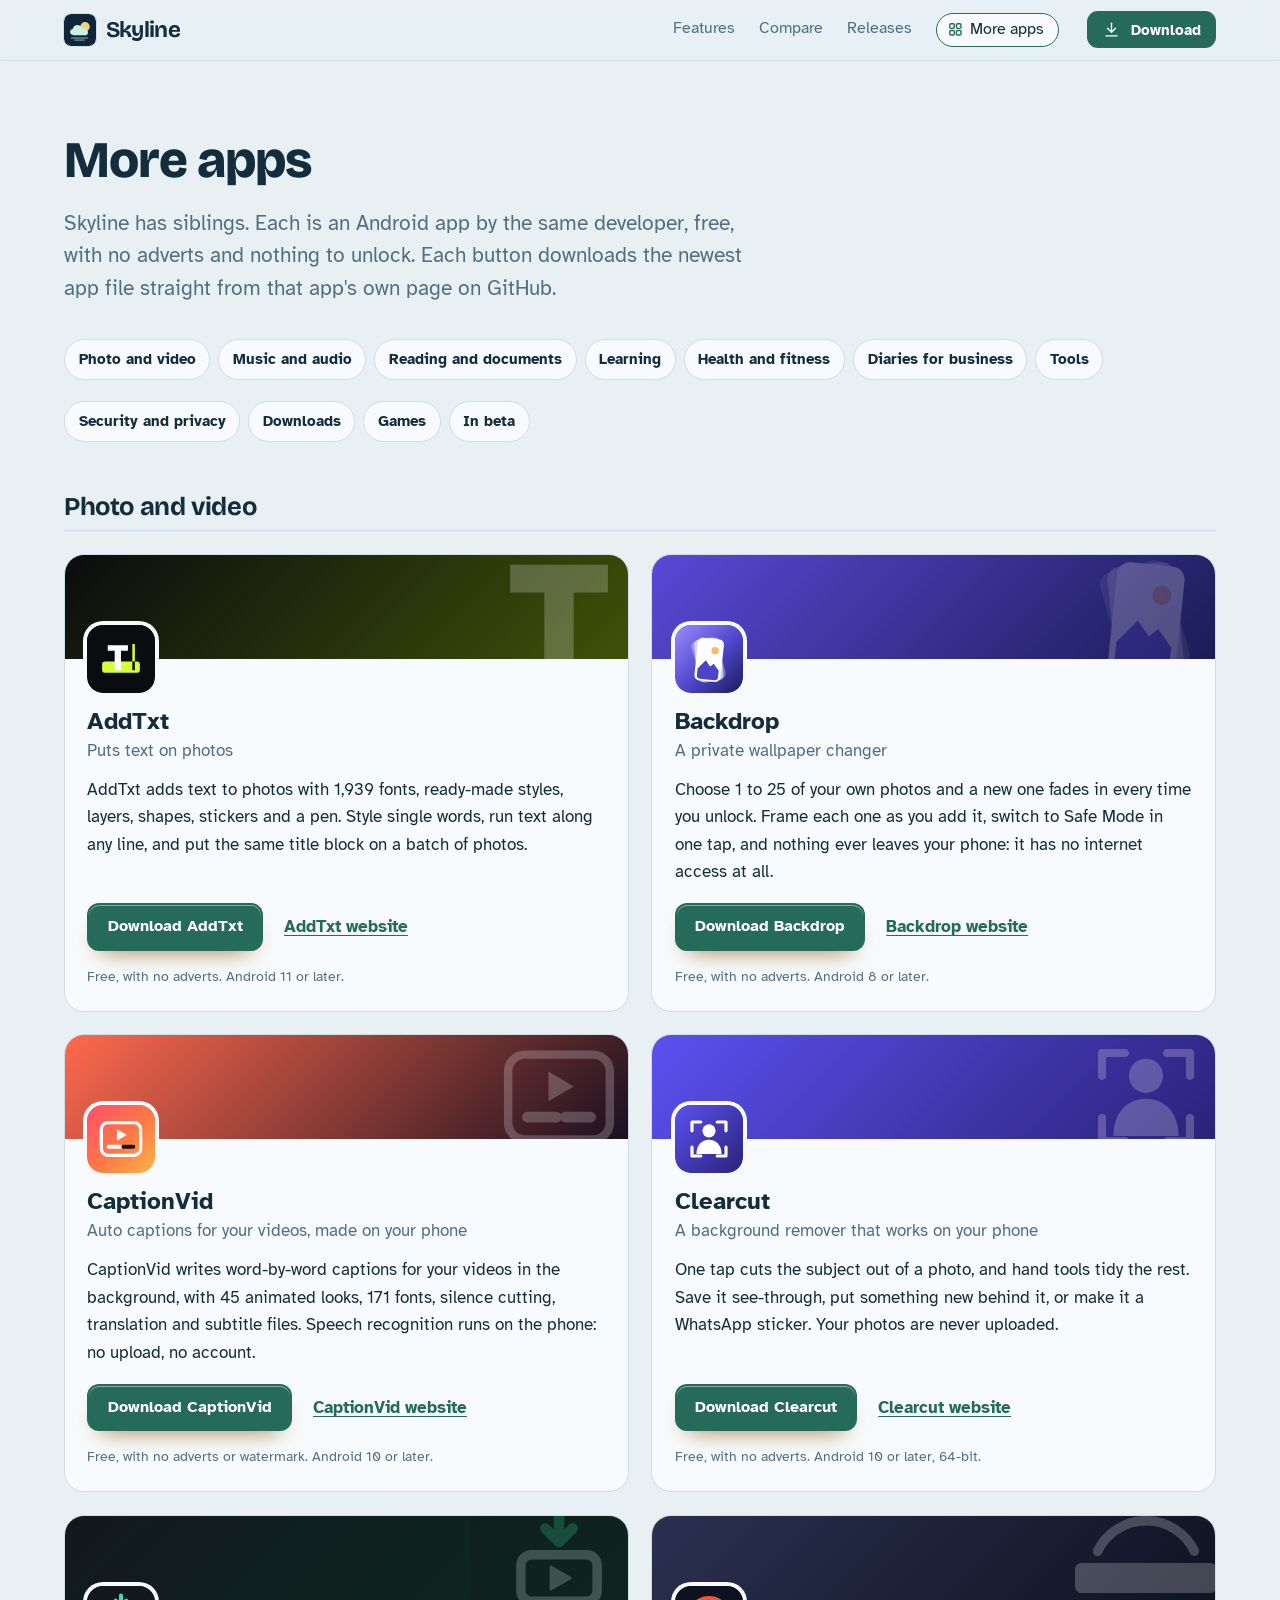
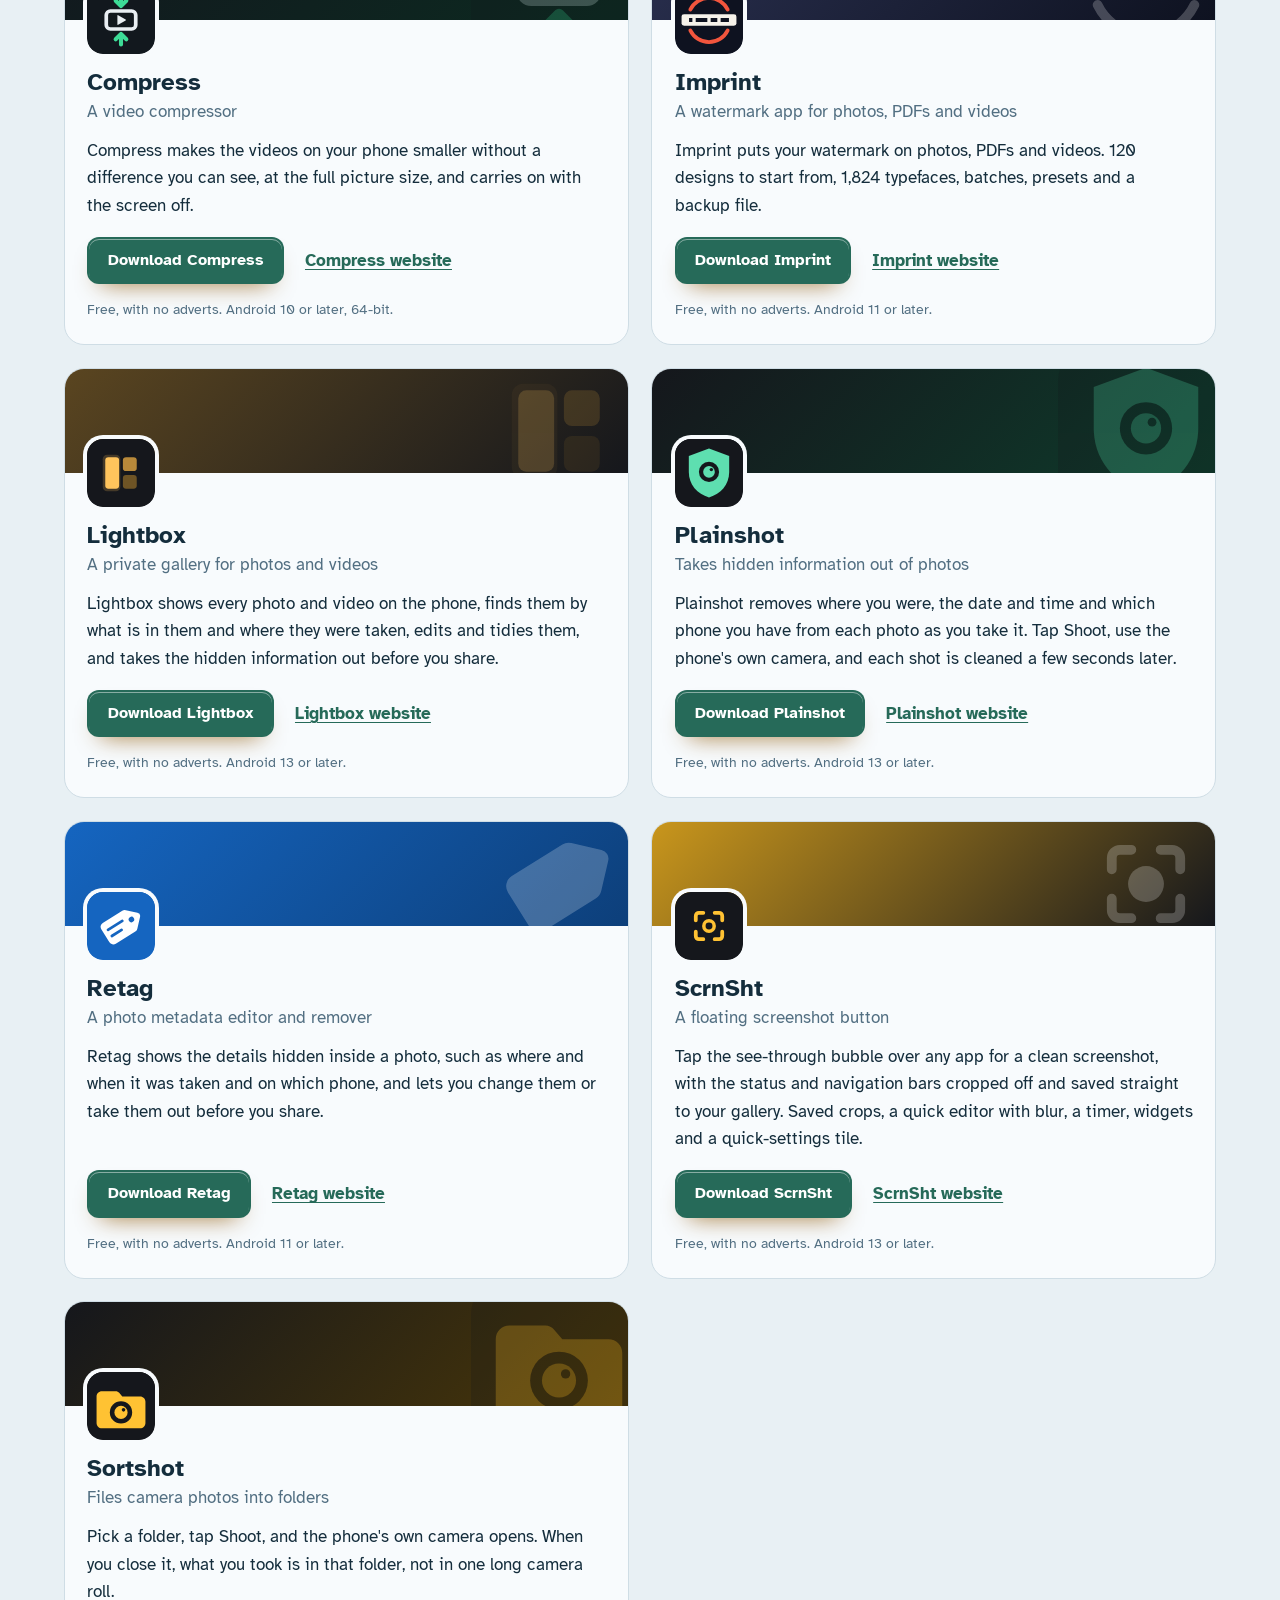
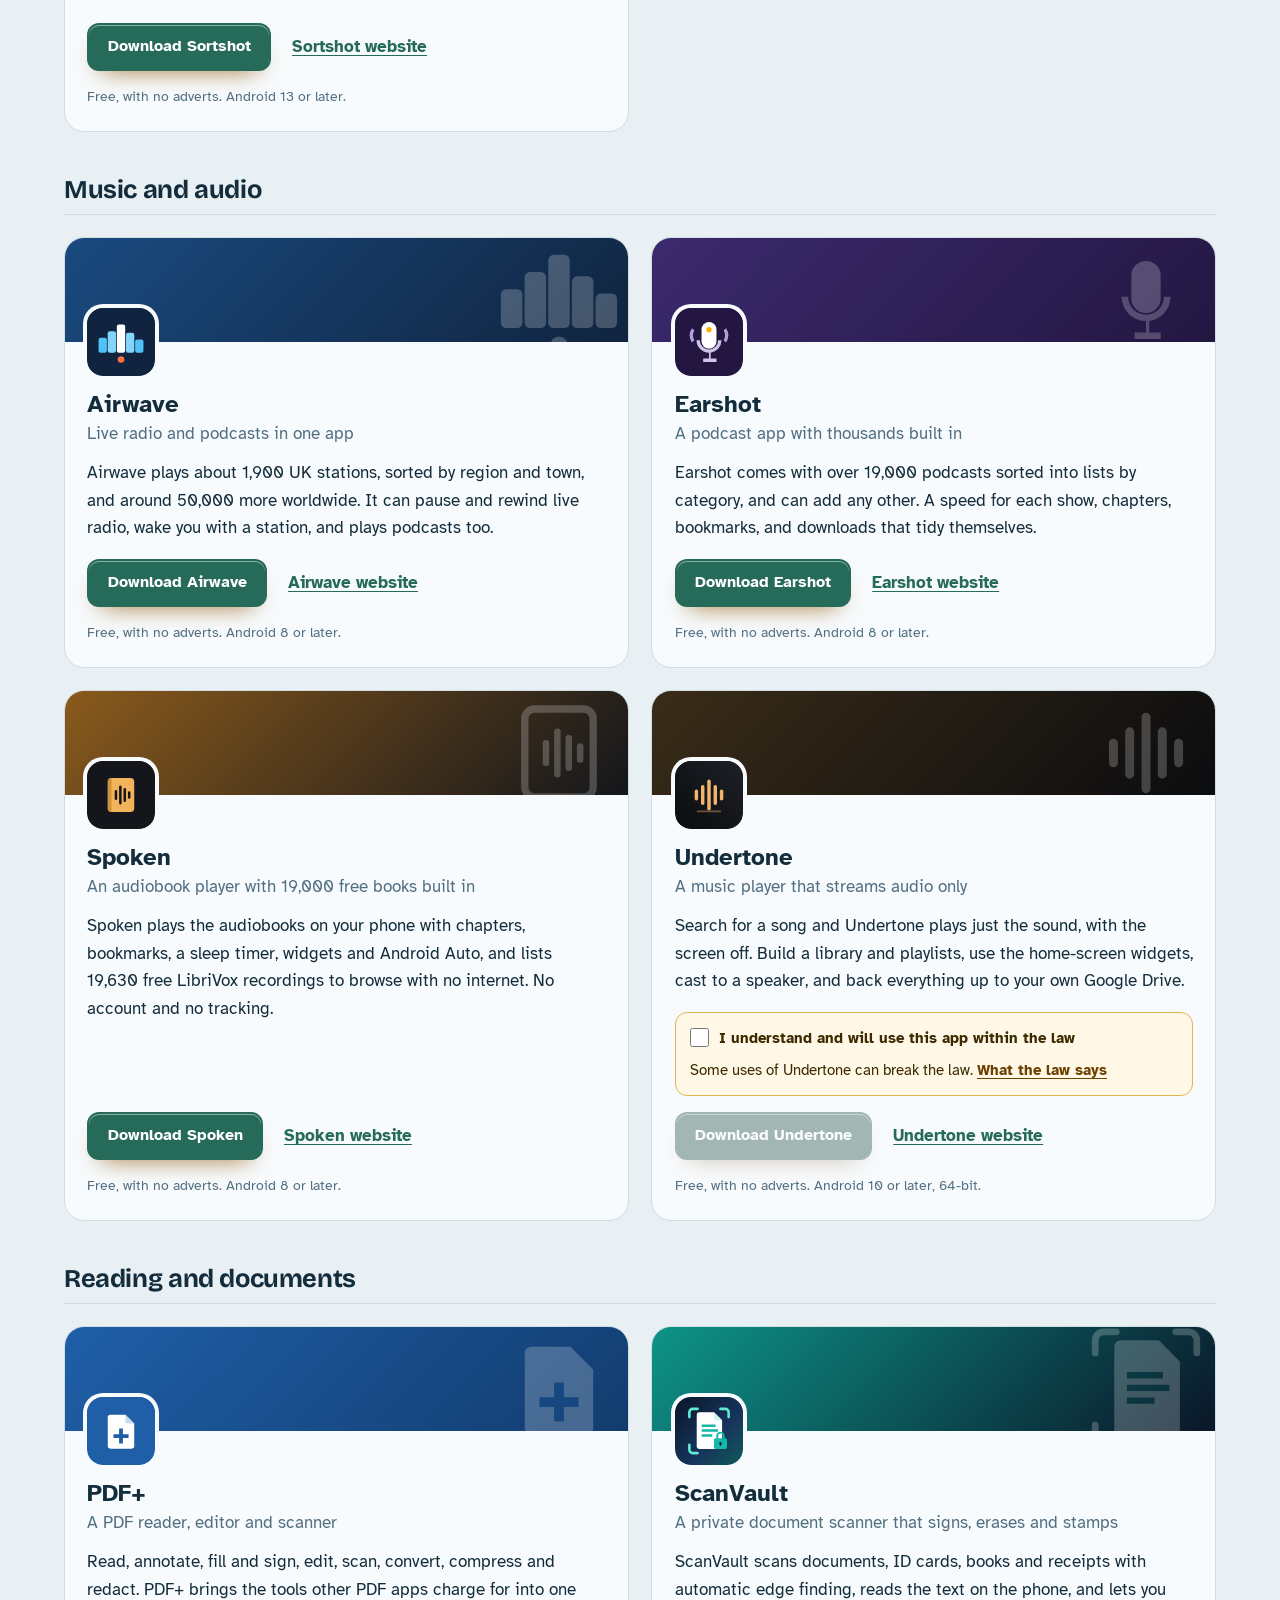
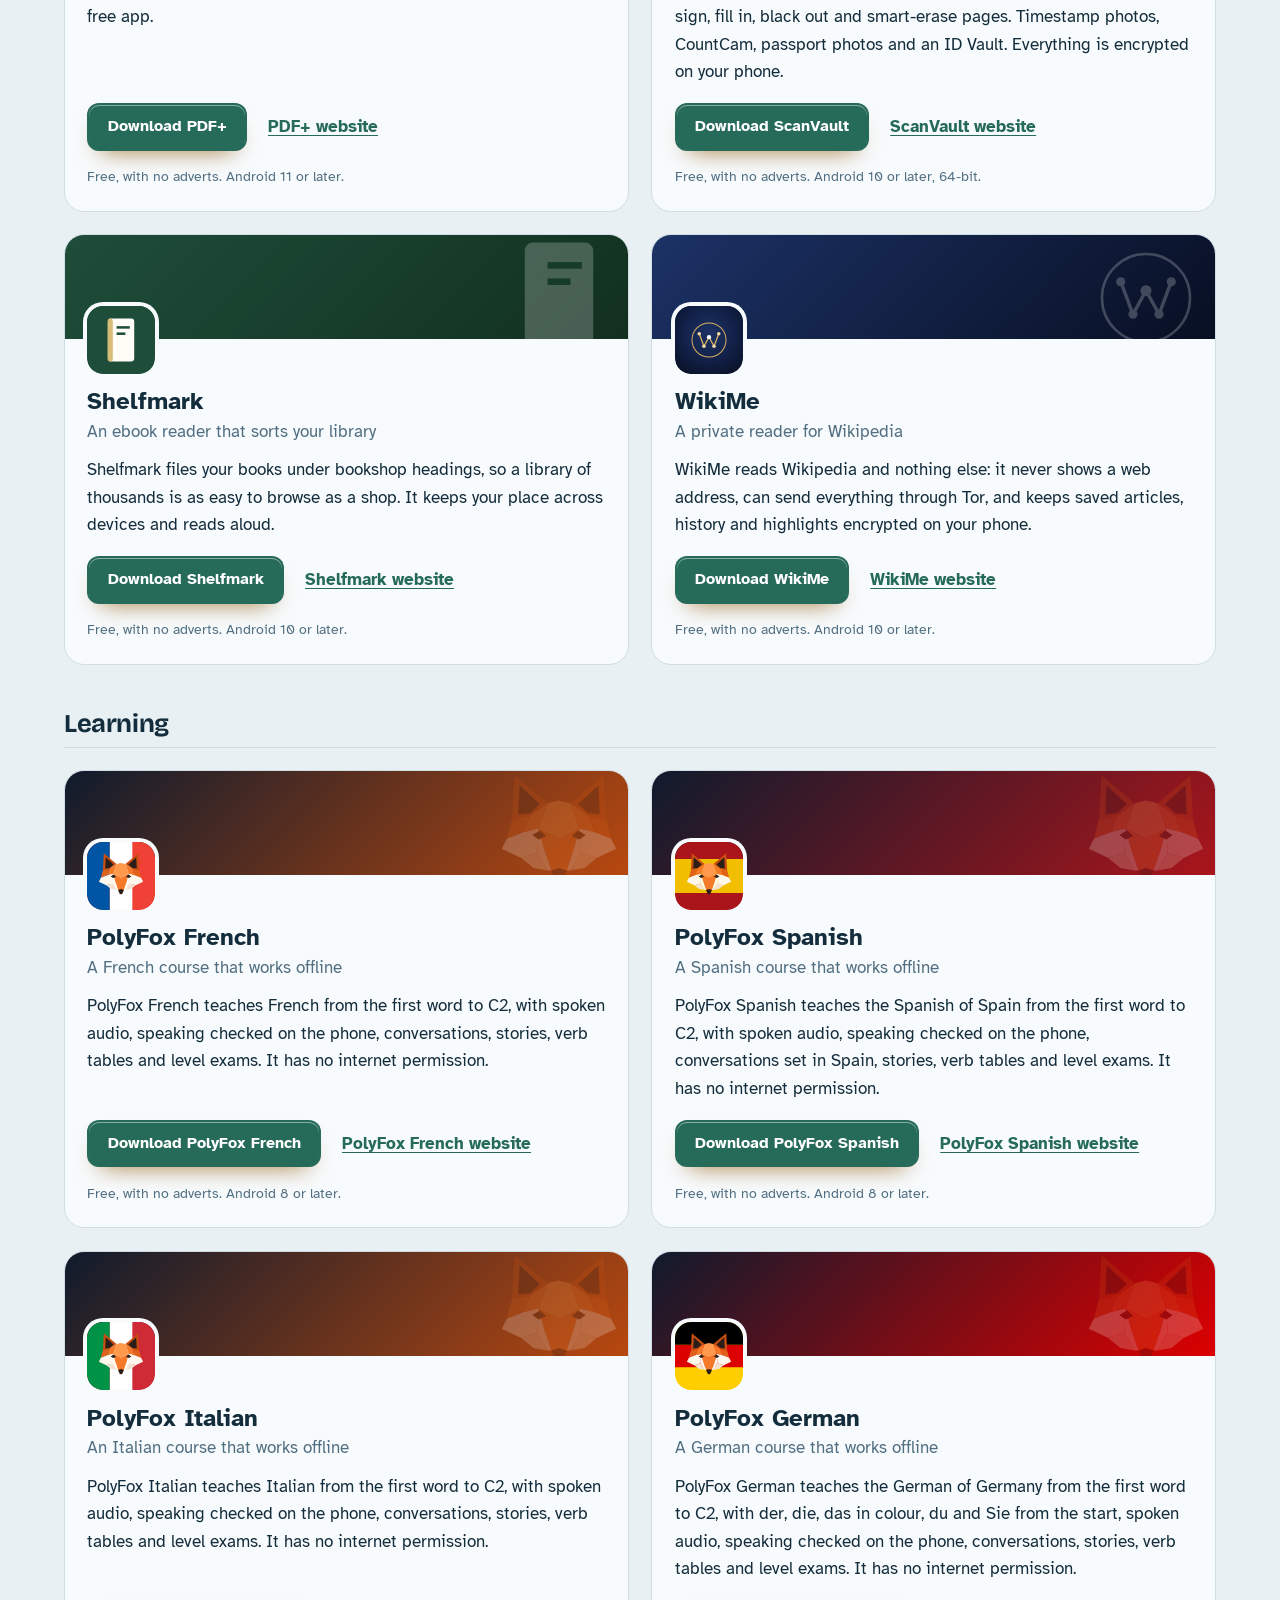
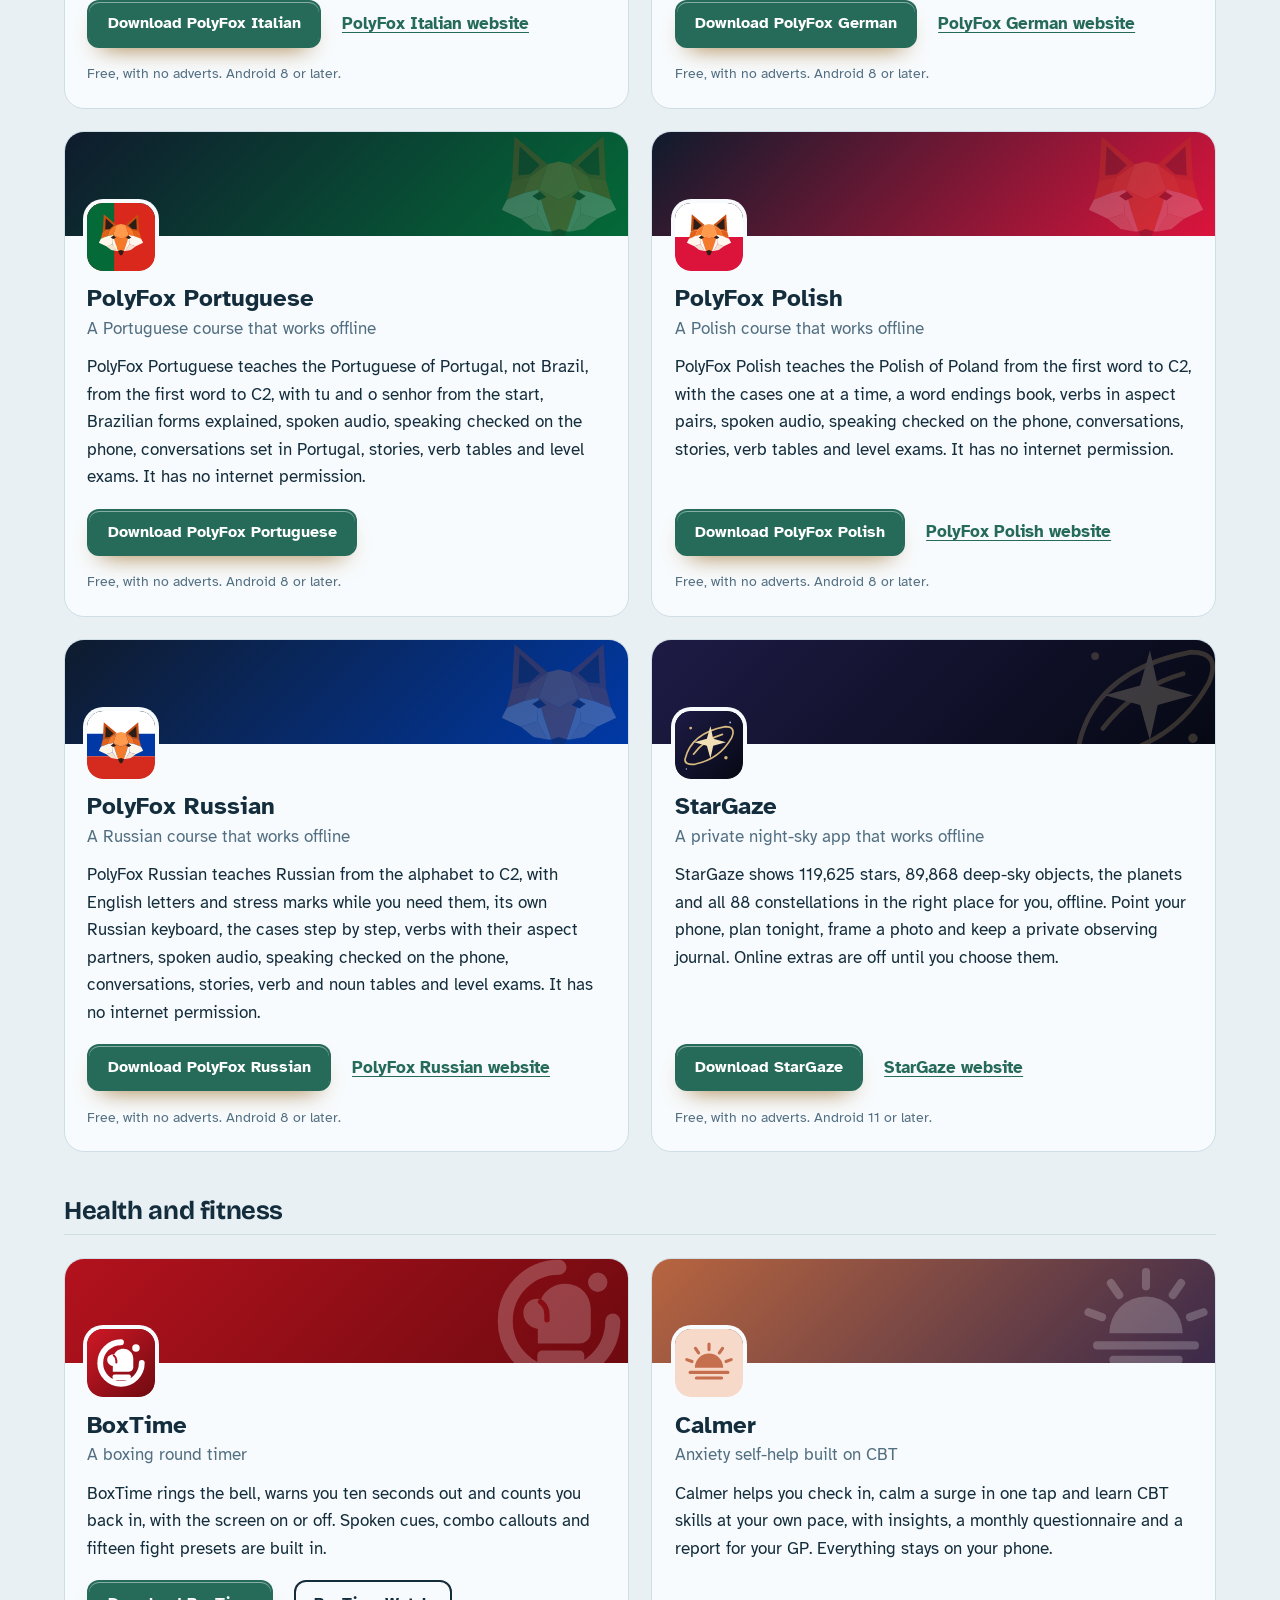
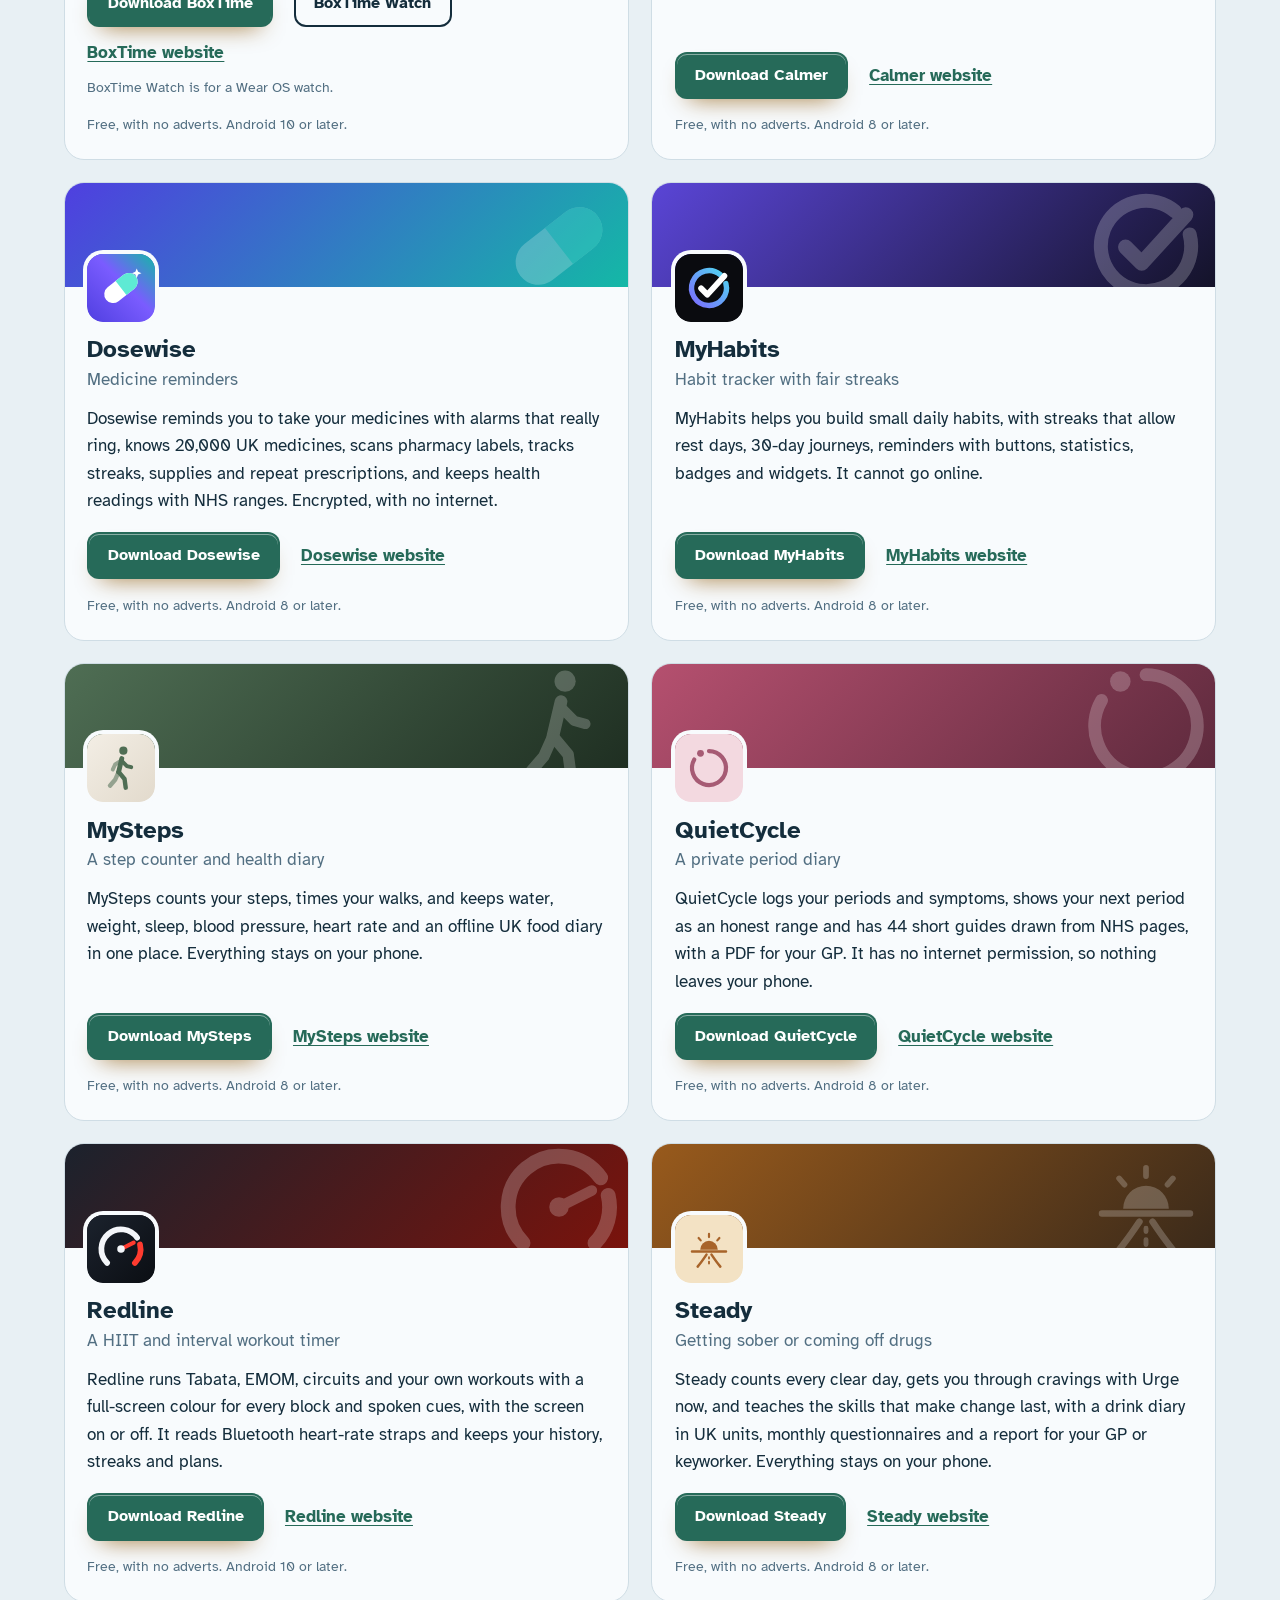
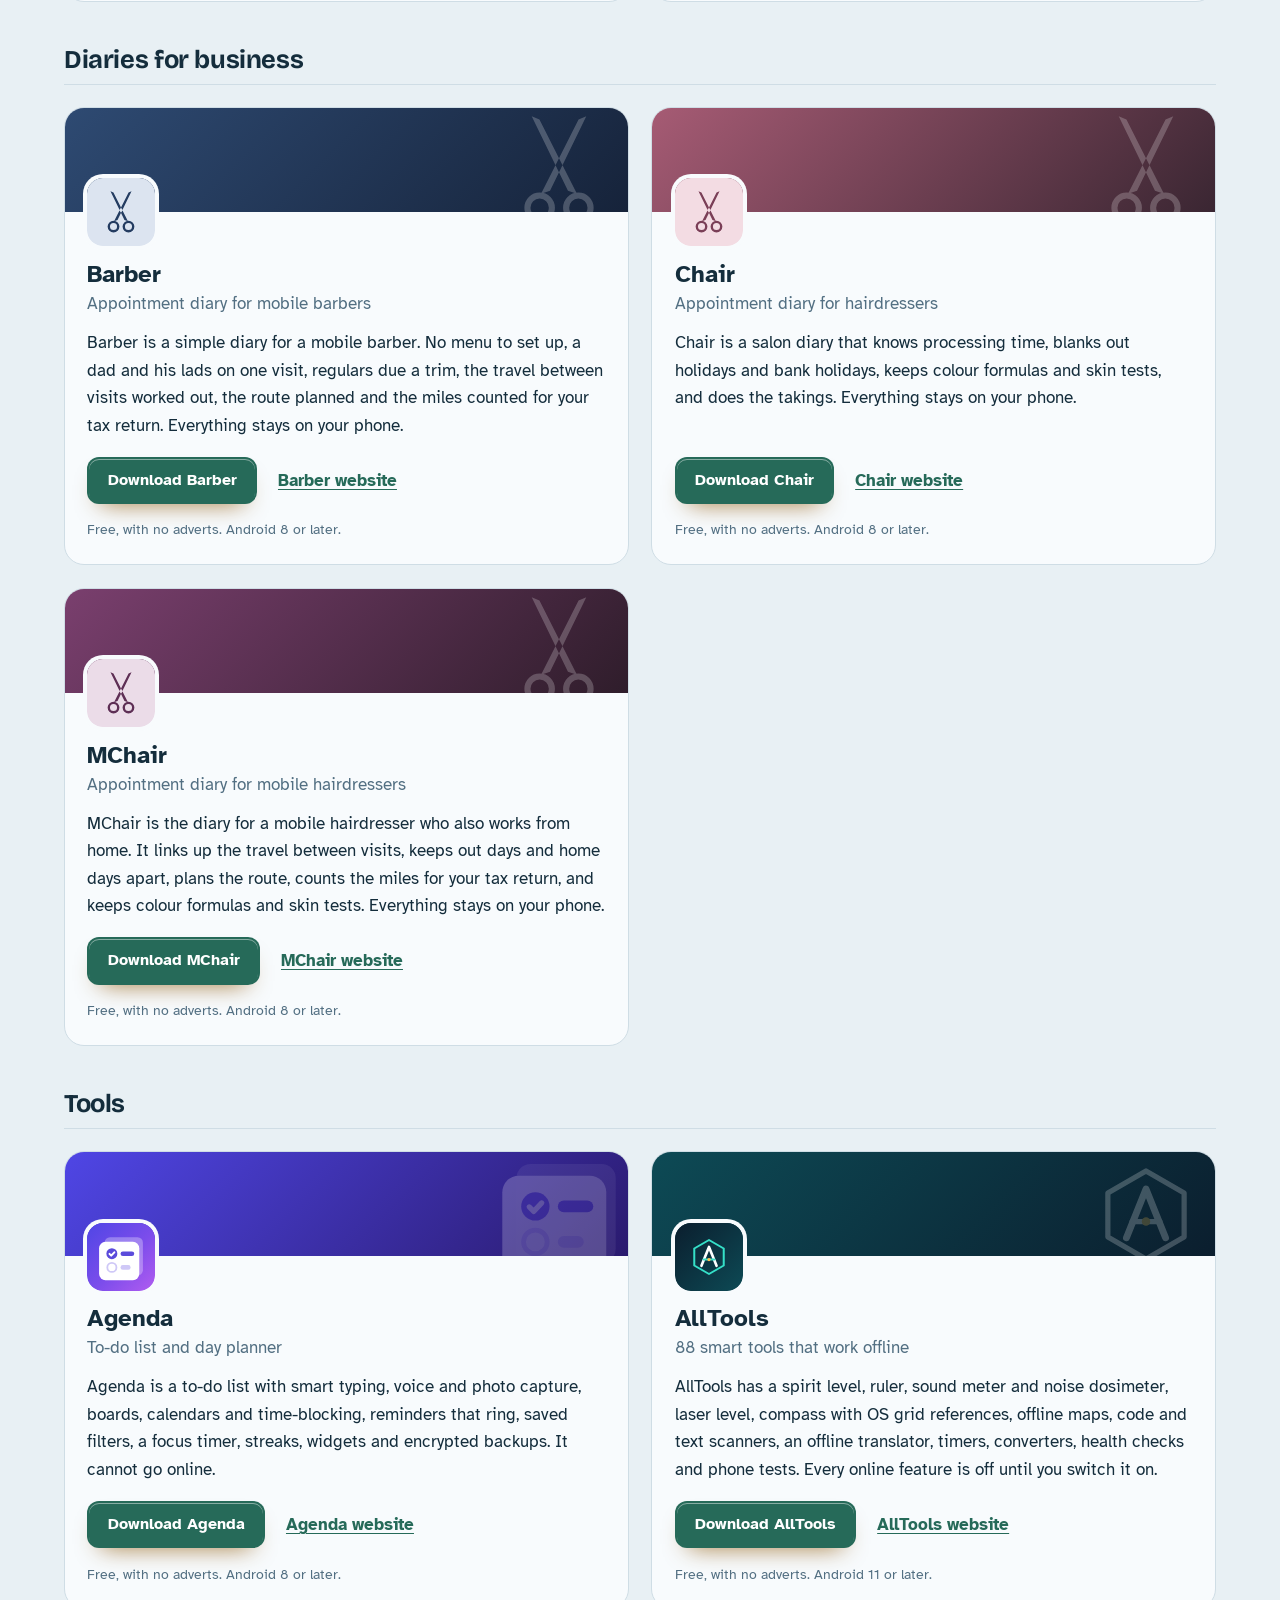
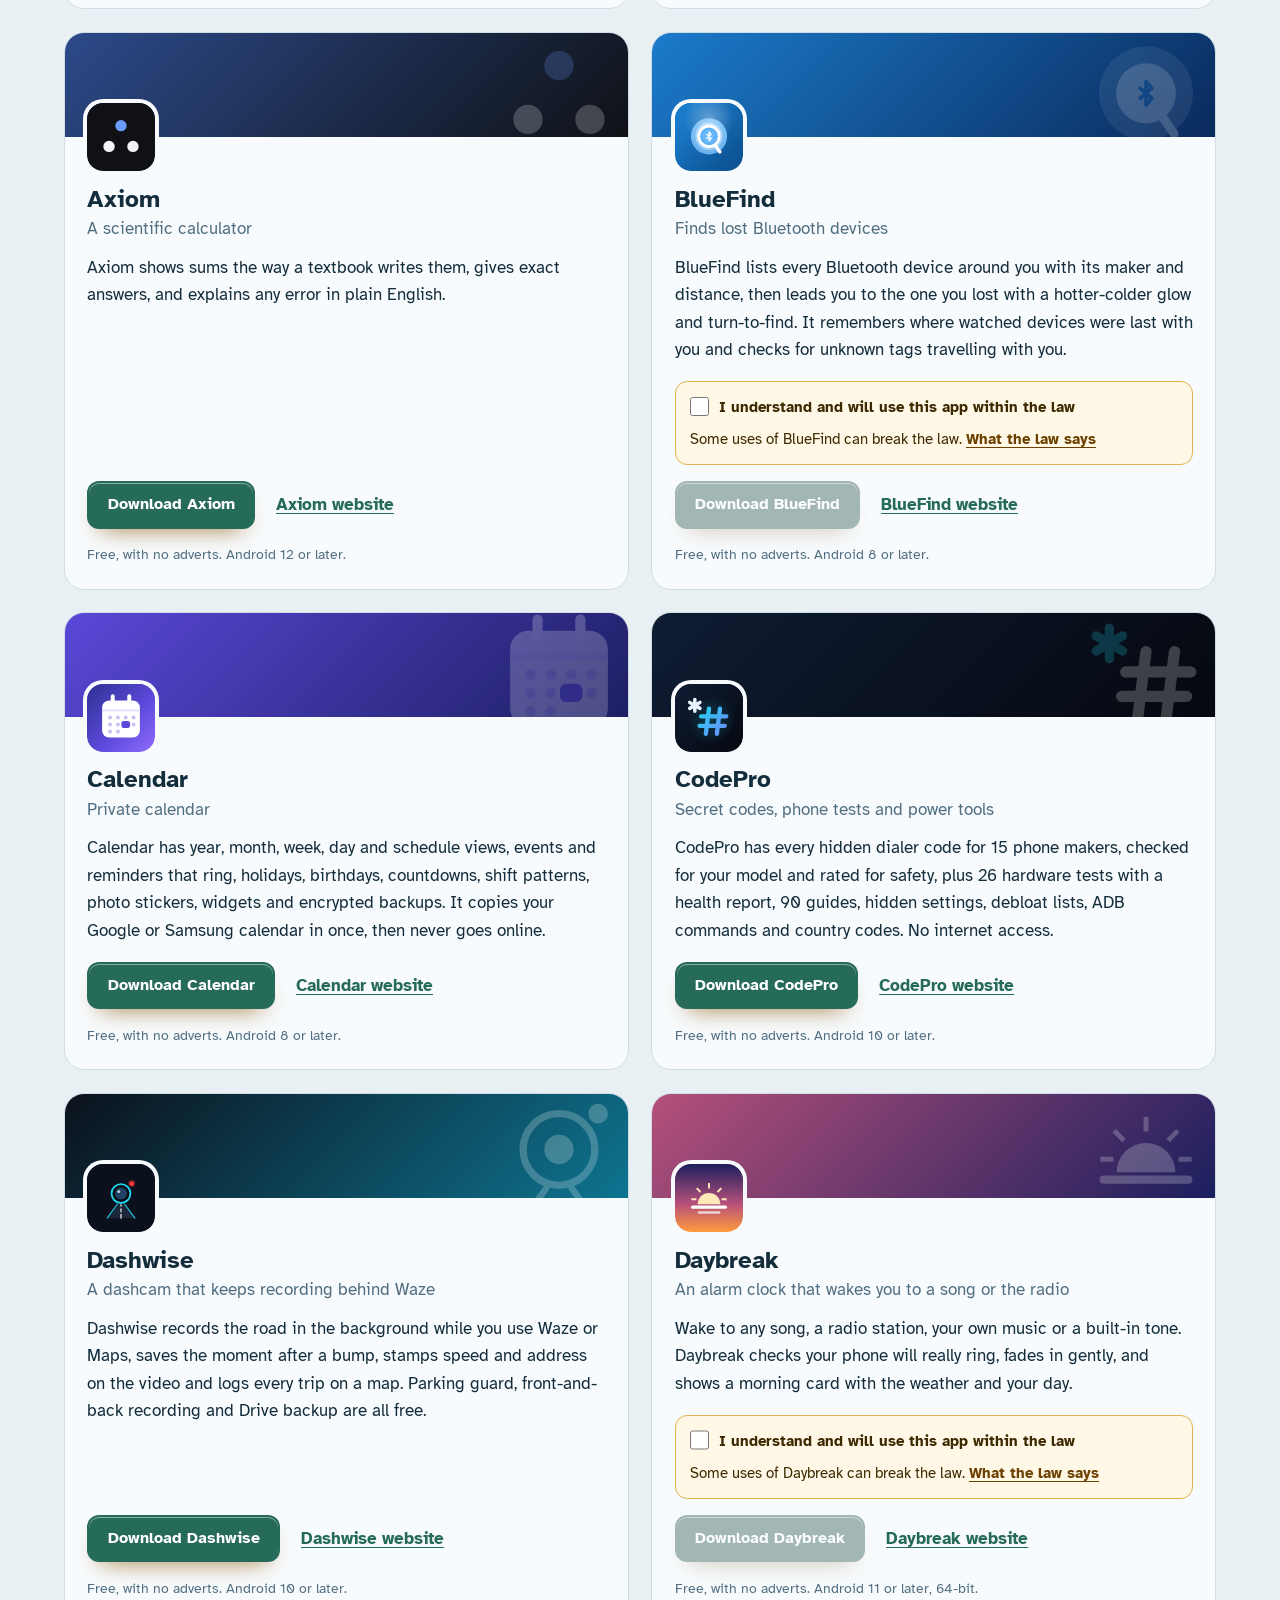
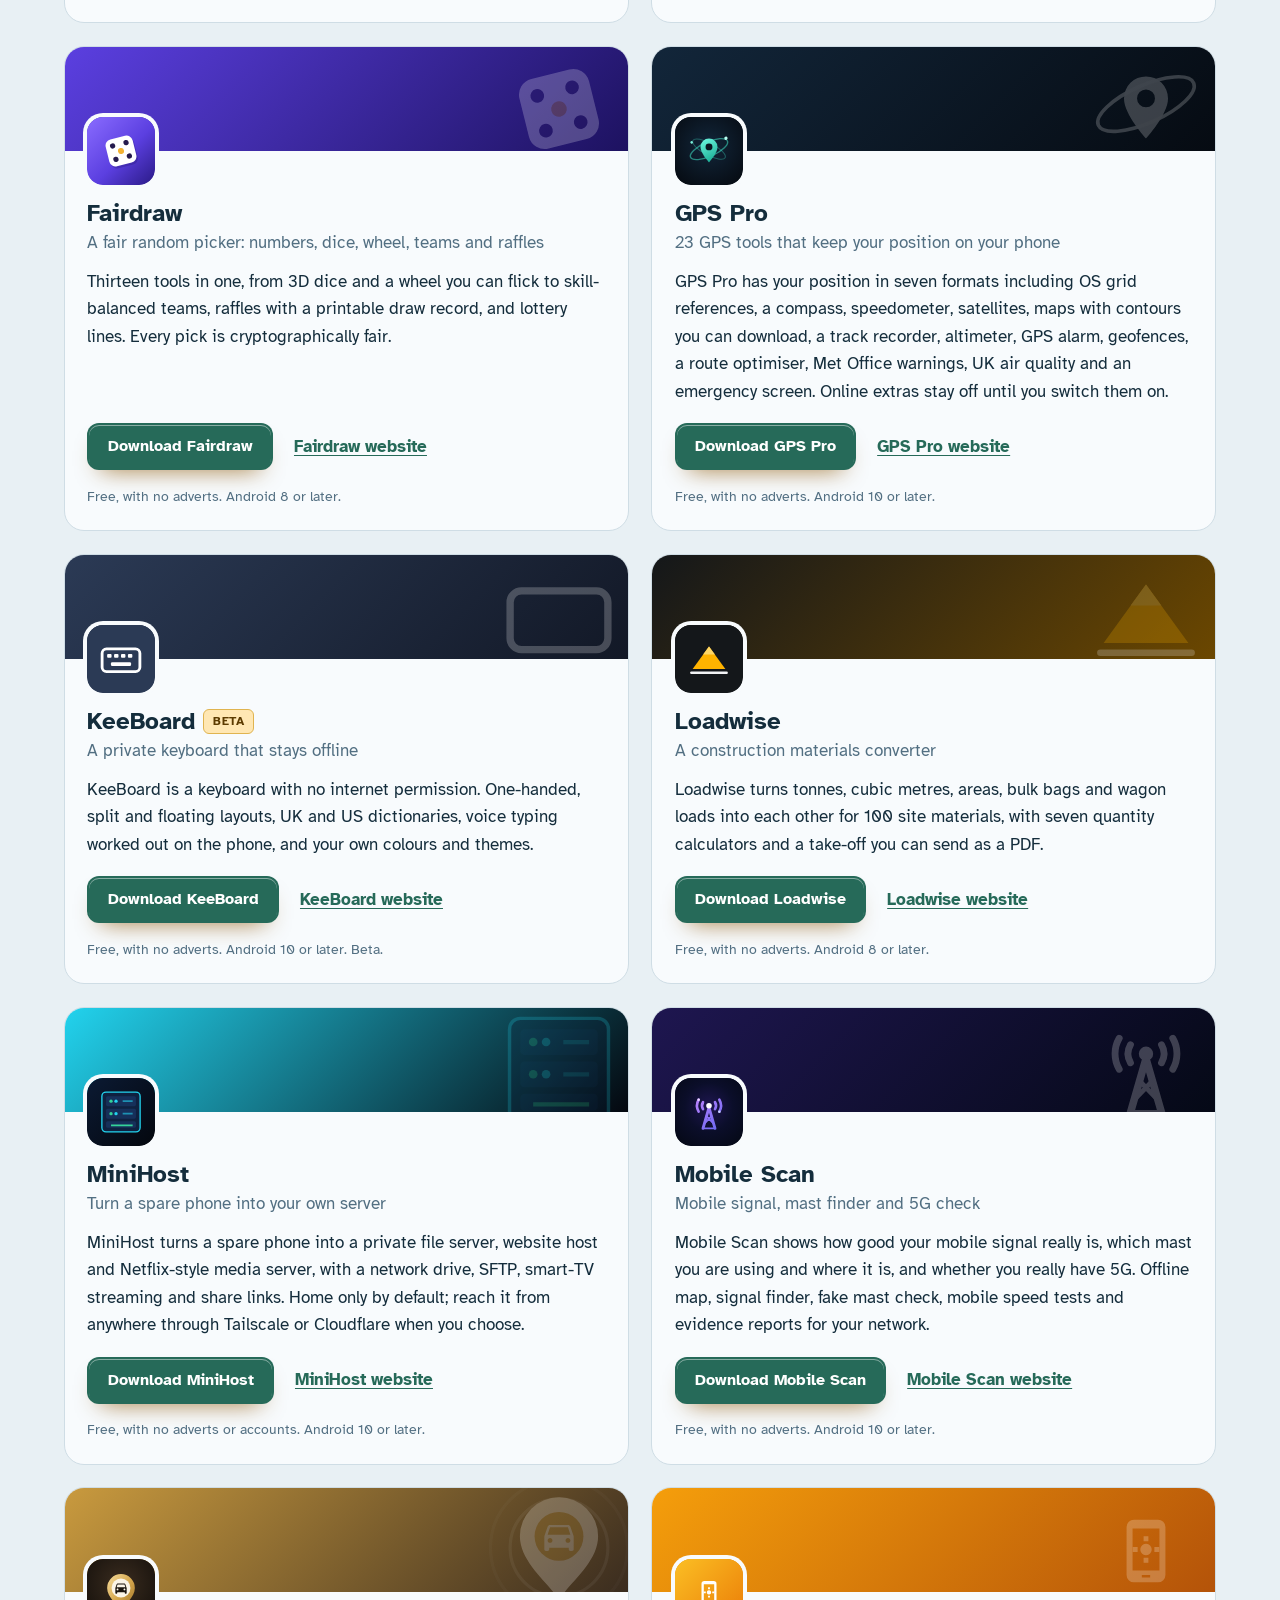
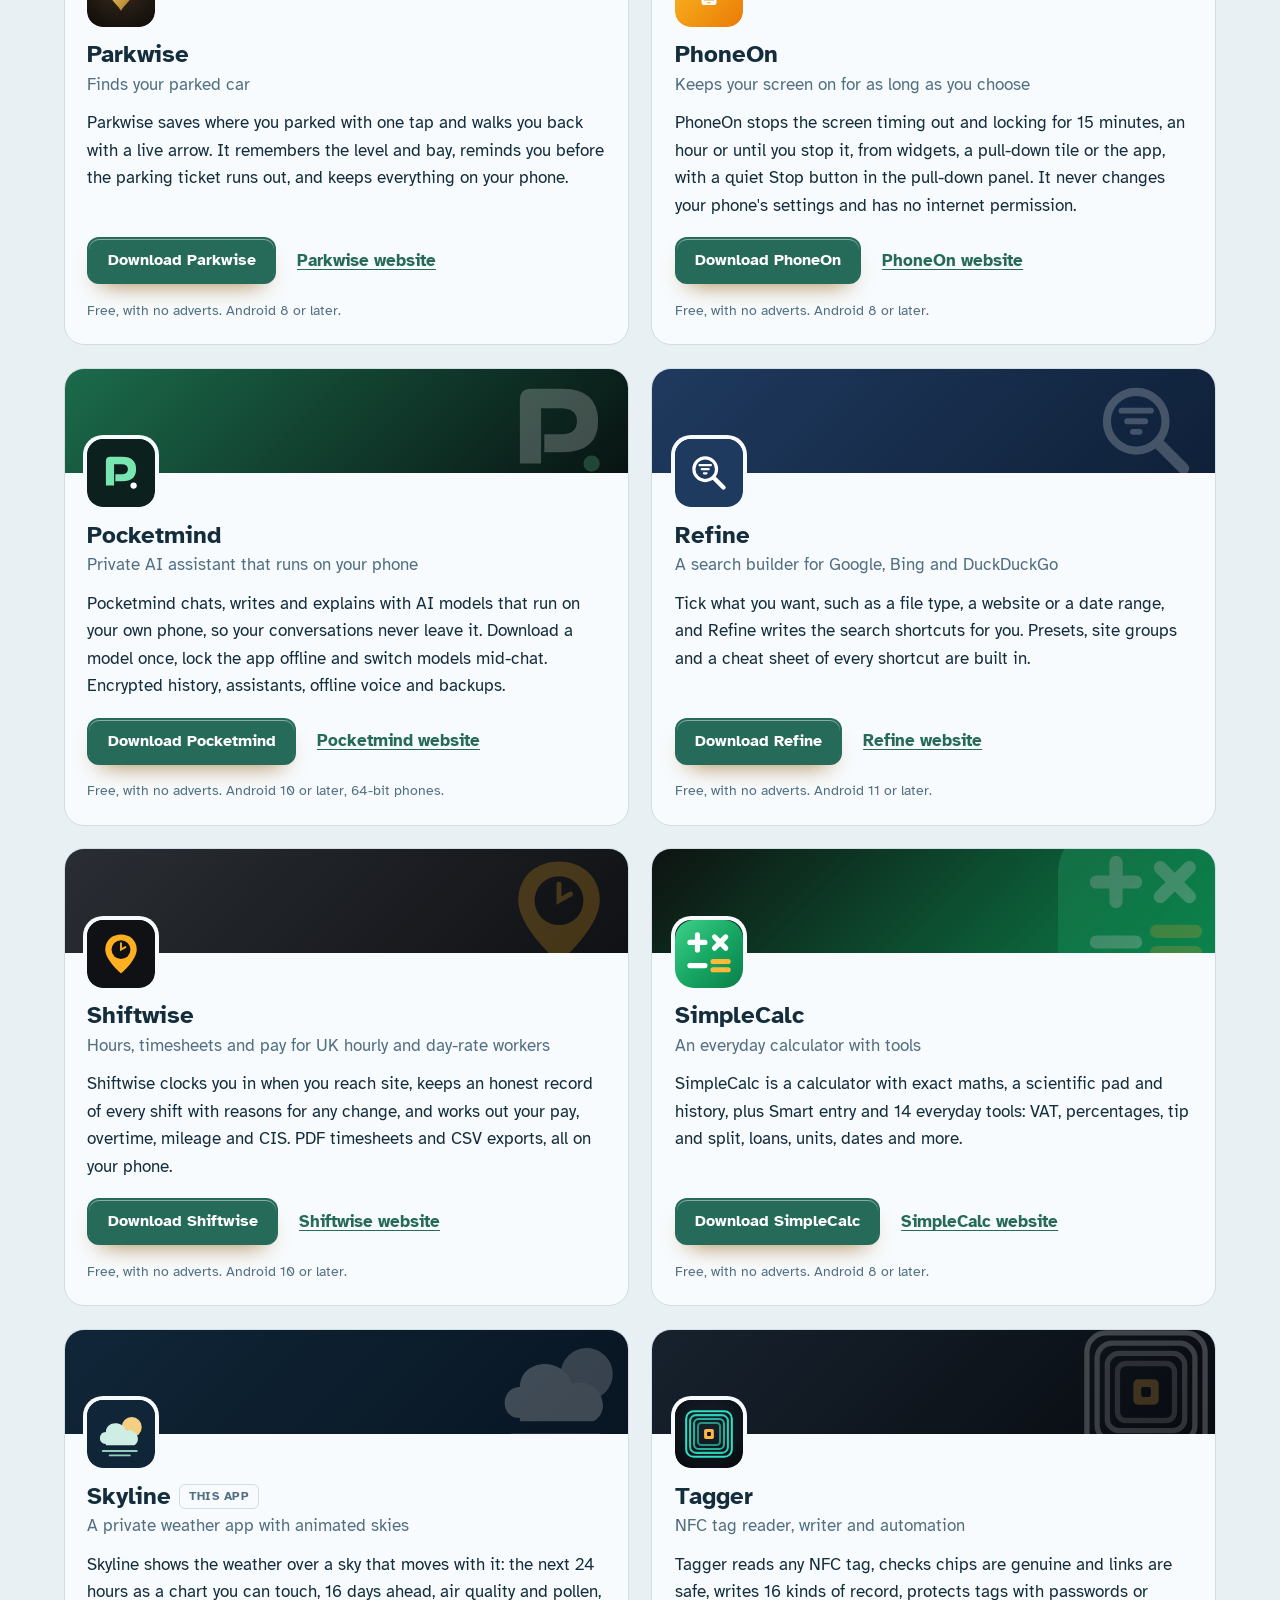
==== commit d7ae0df4: "More apps: add AllTools" ====
--- a/more-apps.html
+++ b/more-apps.html
@@ -4,7 +4,7 @@
 <meta charset="utf-8">
 <meta name="viewport" content="width=device-width, initial-scale=1">
 <title>More free Android apps from the maker of Skyline</title>
-<meta name="description" content="All 92 free Android apps from the maker of Skyline, in one list by category, each with its download and a link to its website.">
+<meta name="description" content="All 93 free Android apps from the maker of Skyline, in one list by category, each with its download and a link to its website.">
 <meta name="author" content="Jonathan Jackson">
 <link rel="canonical" href="https://customgpter.github.io/skyline/more-apps.html">
 <meta name="theme-color" content="#e8f0f4" media="(prefers-color-scheme: light)">
@@ -12,7 +12,7 @@
 <meta property="og:type" content="website">
 <meta property="og:site_name" content="Skyline">
 <meta property="og:title" content="More free Android apps from the maker of Skyline">
-<meta property="og:description" content="All 92 free Android apps from the maker of Skyline, in one list by category, each with its download and a link to its website.">
+<meta property="og:description" content="All 93 free Android apps from the maker of Skyline, in one list by category, each with its download and a link to its website.">
 <meta property="og:url" content="https://customgpter.github.io/skyline/more-apps.html">
 <meta property="og:image" content="https://customgpter.github.io/skyline/assets/og.png">
 <meta property="og:image:width" content="1200">
@@ -26,7 +26,7 @@
 <link rel="preload" href="./assets/fonts/atkinson-hyperlegible-latin-400-normal.woff2" as="font" type="font/woff2" crossorigin>
 <link rel="stylesheet" href="./assets/site.css?v=1">
 <link rel="stylesheet" href="./assets/house.css?v=1">
-<script type="application/ld+json">{"@context":"https://schema.org","@type":"ItemList","name":"Apps from the maker of Skyline","url":"https://customgpter.github.io/skyline/more-apps.html","itemListElement":[{"@type":"ListItem","position":1,"name":"AddTxt","url":"https://customgpter.github.io/addtxt/"},{"@type":"ListItem","position":2,"name":"Backdrop","url":"https://customgpter.github.io/backdrop/"},{"@type":"ListItem","position":3,"name":"CaptionVid","url":"https://customgpter.github.io/captionvid/"},{"@type":"ListItem","position":4,"name":"Clearcut","url":"https://customgpter.github.io/clearcut/"},{"@type":"ListItem","position":5,"name":"Compress","url":"https://customgpter.github.io/compress/"},{"@type":"ListItem","position":6,"name":"Imprint","url":"https://customgpter.github.io/imprint/"},{"@type":"ListItem","position":7,"name":"Lightbox","url":"https://customgpter.github.io/lightbox/"},{"@type":"ListItem","position":8,"name":"Plainshot","url":"https://customgpter.github.io/plainshot/"},{"@type":"ListItem","position":9,"name":"Retag","url":"https://customgpter.github.io/retag/"},{"@type":"ListItem","position":10,"name":"ScrnSht","url":"https://customgpter.github.io/scrnsht/"},{"@type":"ListItem","position":11,"name":"Sortshot","url":"https://customgpter.github.io/sortshot/"},{"@type":"ListItem","position":12,"name":"Airwave","url":"https://customgpter.github.io/airwave/"},{"@type":"ListItem","position":13,"name":"Earshot","url":"https://customgpter.github.io/earshot/"},{"@type":"ListItem","position":14,"name":"Spoken","url":"https://customgpter.github.io/spoken/"},{"@type":"ListItem","position":15,"name":"Undertone","url":"https://customgpter.github.io/undertone/"},{"@type":"ListItem","position":16,"name":"PDF+","url":"https://customgpter.github.io/pdfplus/"},{"@type":"ListItem","position":17,"name":"ScanVault","url":"https://customgpter.github.io/scanvault/"},{"@type":"ListItem","position":18,"name":"Shelfmark","url":"https://customgpter.github.io/shelfmark/"},{"@type":"ListItem","position":19,"name":"WikiMe","url":"https://customgpter.github.io/wikime/"},{"@type":"ListItem","position":20,"name":"PolyFox French","url":"https://customgpter.github.io/polyfox/"},{"@type":"ListItem","position":21,"name":"PolyFox German","url":"https://customgpter.github.io/polyfox-german/"},{"@type":"ListItem","position":22,"name":"PolyFox Polish","url":"https://customgpter.github.io/polyfox-polish/"},{"@type":"ListItem","position":23,"name":"PolyFox Russian","url":"https://customgpter.github.io/polyfox-russian/"},{"@type":"ListItem","position":24,"name":"StarGaze","url":"https://customgpter.github.io/stargaze/"},{"@type":"ListItem","position":25,"name":"BoxTime","url":"https://customgpter.github.io/boxtime/"},{"@type":"ListItem","position":26,"name":"Calmer","url":"https://customgpter.github.io/calmer/"},{"@type":"ListItem","position":27,"name":"Dosewise","url":"https://customgpter.github.io/dosewise/"},{"@type":"ListItem","position":28,"name":"MyHabits","url":"https://customgpter.github.io/myhabits/"},{"@type":"ListItem","position":29,"name":"MySteps","url":"https://customgpter.github.io/mysteps/"},{"@type":"ListItem","position":30,"name":"QuietCycle","url":"https://customgpter.github.io/quietcycle/"},{"@type":"ListItem","position":31,"name":"Redline","url":"https://customgpter.github.io/redline/"},{"@type":"ListItem","position":32,"name":"Steady","url":"https://customgpter.github.io/steady/"},{"@type":"ListItem","position":33,"name":"Barber","url":"https://customgpter.github.io/barber/"},{"@type":"ListItem","position":34,"name":"Chair","url":"https://customgpter.github.io/chair/"},{"@type":"ListItem","position":35,"name":"MChair","url":"https://customgpter.github.io/mchair/"},{"@type":"ListItem","position":36,"name":"Agenda","url":"https://customgpter.github.io/agenda/"},{"@type":"ListItem","position":37,"name":"Axiom","url":"https://customgpter.github.io/axiom/"},{"@type":"ListItem","position":38,"name":"BlueFind","url":"https://customgpter.github.io/bluefind/"},{"@type":"ListItem","position":39,"name":"Calendar","url":"https://customgpter.github.io/calendar/"},{"@type":"ListItem","position":40,"name":"CodePro","url":"https://customgpter.github.io/codepro/"},{"@type":"ListItem","position":41,"name":"Dashwise","url":"https://customgpter.github.io/dashwise/"},{"@type":"ListItem","position":42,"name":"Daybreak","url":"https://customgpter.github.io/daybreak/"},{"@type":"ListItem","position":43,"name":"Fairdraw","url":"https://customgpter.github.io/fairdraw/"},{"@type":"ListItem","position":44,"name":"GPS Pro","url":"https://customgpter.github.io/gpspro/"},{"@type":"ListItem","position":45,"name":"KeeBoard","url":"https://customgpter.github.io/keeboard/"},{"@type":"ListItem","position":46,"name":"Loadwise","url":"https://customgpter.github.io/loadwise/"},{"@type":"ListItem","position":47,"name":"MiniHost","url":"https://customgpter.github.io/minihost/"},{"@type":"ListItem","position":48,"name":"Mobile Scan","url":"https://customgpter.github.io/mobilescan/"},{"@type":"ListItem","position":49,"name":"Parkwise","url":"https://customgpter.github.io/parkwise/"},{"@type":"ListItem","position":50,"name":"Pocketmind","url":"https://customgpter.github.io/pocketmind/"},{"@type":"ListItem","position":51,"name":"Refine","url":"https://customgpter.github.io/refine/"},{"@type":"ListItem","position":52,"name":"Shiftwise","url":"https://customgpter.github.io/shiftwise/"},{"@type":"ListItem","position":53,"name":"SimpleCalc","url":"https://customgpter.github.io/simplecalc/"},{"@type":"ListItem","position":54,"name":"Skyline","url":"https://customgpter.github.io/skyline/"},{"@type":"ListItem","position":55,"name":"Tagger","url":"https://customgpter.github.io/tagger/"},{"@type":"ListItem","position":56,"name":"TotalClean","url":"https://customgpter.github.io/totalclean/"},{"@type":"ListItem","position":57,"name":"TVLink","url":"https://customgpter.github.io/tvlink/"},{"@type":"ListItem","position":58,"name":"Unbox","url":"https://customgpter.github.io/unbox/"},{"@type":"ListItem","position":59,"name":"WhatsKeep","url":"https://customgpter.github.io/whatskeep/"},{"@type":"ListItem","position":60,"name":"WiFi Scan","url":"https://customgpter.github.io/wifiscan/"},{"@type":"ListItem","position":61,"name":"Auditly","url":"https://customgpter.github.io/auditly/"},{"@type":"ListItem","position":62,"name":"Backchannel","url":"https://customgpter.github.io/backchannel/"},{"@type":"ListItem","position":63,"name":"ENotes","url":"https://customgpter.github.io/enotes/"},{"@type":"ListItem","position":64,"name":"FindMe","url":"https://customgpter.github.io/findme/"},{"@type":"ListItem","position":65,"name":"iLock","url":"https://customgpter.github.io/ilock/"},{"@type":"ListItem","position":66,"name":"ImSafe","url":"https://customgpter.github.io/imsafe/"},{"@type":"ListItem","position":67,"name":"IShred","url":"https://customgpter.github.io/ishred/"},{"@type":"ListItem","position":68,"name":"LockBox","url":"https://customgpter.github.io/lockbox/"},{"@type":"ListItem","position":69,"name":"PassVault","url":"https://customgpter.github.io/passvault/"},{"@type":"ListItem","position":70,"name":"SpyFind","url":"https://customgpter.github.io/spyfind/"},{"@type":"ListItem","position":71,"name":"TextWipe","url":"https://customgpter.github.io/textwipe/"},{"@type":"ListItem","position":72,"name":"Tracewire","url":"https://customgpter.github.io/tracewire/"},{"@type":"ListItem","position":73,"name":"Vigil","url":"https://customgpter.github.io/vigil/"},{"@type":"ListItem","position":74,"name":"Grab","url":"https://customgpter.github.io/grab/"},{"@type":"ListItem","position":75,"name":"Swarm","url":"https://customgpter.github.io/swarm/"},{"@type":"ListItem","position":76,"name":"Plane Games","url":"https://customgpter.github.io/plane-games/"},{"@type":"ListItem","position":77,"name":"Ninefold","url":"https://customgpter.github.io/ninefold/"},{"@type":"ListItem","position":78,"name":"Cubewise","url":"https://customgpter.github.io/cubewise/"},{"@type":"ListItem","position":79,"name":"Tilewise","url":"https://customgpter.github.io/tilewise/"},{"@type":"ListItem","position":80,"name":"Letterwise","url":"https://customgpter.github.io/letterwise/"},{"@type":"ListItem","position":81,"name":"Kingside","url":"https://customgpter.github.io/kingside/"},{"@type":"ListItem","position":82,"name":"Deckhand","url":"https://customgpter.github.io/deckhand/"},{"@type":"ListItem","position":83,"name":"SNESForge","url":"https://customgpter.github.io/snesforge/"},{"@type":"ListItem","position":84,"name":"Fame Boy","url":"https://customgpter.github.io/fameboy/"},{"@type":"ListItem","position":85,"name":"PSPPro","url":"https://customgpter.github.io/psppro/"},{"@type":"ListItem","position":86,"name":"MegaGen","url":"https://customgpter.github.io/megagen/"},{"@type":"ListItem","position":87,"name":"QVR","url":"https://customgpter.github.io/qvr/"},{"@type":"ListItem","position":88,"name":"QVR Watch","url":"https://customgpter.github.io/qvr-watch/"},{"@type":"ListItem","position":89,"name":"QVRLite","url":"https://customgpter.github.io/qvrlite/"},{"@type":"ListItem","position":90,"name":"Onionz","url":"https://customgpter.github.io/onionz/"},{"@type":"ListItem","position":91,"name":"OnionzWeb","url":"https://customgpter.github.io/onionzweb/"}]}</script>
+<script type="application/ld+json">{"@context":"https://schema.org","@type":"ItemList","name":"Apps from the maker of Skyline","url":"https://customgpter.github.io/skyline/more-apps.html","itemListElement":[{"@type":"ListItem","position":1,"name":"AddTxt","url":"https://customgpter.github.io/addtxt/"},{"@type":"ListItem","position":2,"name":"Backdrop","url":"https://customgpter.github.io/backdrop/"},{"@type":"ListItem","position":3,"name":"CaptionVid","url":"https://customgpter.github.io/captionvid/"},{"@type":"ListItem","position":4,"name":"Clearcut","url":"https://customgpter.github.io/clearcut/"},{"@type":"ListItem","position":5,"name":"Compress","url":"https://customgpter.github.io/compress/"},{"@type":"ListItem","position":6,"name":"Imprint","url":"https://customgpter.github.io/imprint/"},{"@type":"ListItem","position":7,"name":"Lightbox","url":"https://customgpter.github.io/lightbox/"},{"@type":"ListItem","position":8,"name":"Plainshot","url":"https://customgpter.github.io/plainshot/"},{"@type":"ListItem","position":9,"name":"Retag","url":"https://customgpter.github.io/retag/"},{"@type":"ListItem","position":10,"name":"ScrnSht","url":"https://customgpter.github.io/scrnsht/"},{"@type":"ListItem","position":11,"name":"Sortshot","url":"https://customgpter.github.io/sortshot/"},{"@type":"ListItem","position":12,"name":"Airwave","url":"https://customgpter.github.io/airwave/"},{"@type":"ListItem","position":13,"name":"Earshot","url":"https://customgpter.github.io/earshot/"},{"@type":"ListItem","position":14,"name":"Spoken","url":"https://customgpter.github.io/spoken/"},{"@type":"ListItem","position":15,"name":"Undertone","url":"https://customgpter.github.io/undertone/"},{"@type":"ListItem","position":16,"name":"PDF+","url":"https://customgpter.github.io/pdfplus/"},{"@type":"ListItem","position":17,"name":"ScanVault","url":"https://customgpter.github.io/scanvault/"},{"@type":"ListItem","position":18,"name":"Shelfmark","url":"https://customgpter.github.io/shelfmark/"},{"@type":"ListItem","position":19,"name":"WikiMe","url":"https://customgpter.github.io/wikime/"},{"@type":"ListItem","position":20,"name":"PolyFox French","url":"https://customgpter.github.io/polyfox/"},{"@type":"ListItem","position":21,"name":"PolyFox German","url":"https://customgpter.github.io/polyfox-german/"},{"@type":"ListItem","position":22,"name":"PolyFox Polish","url":"https://customgpter.github.io/polyfox-polish/"},{"@type":"ListItem","position":23,"name":"PolyFox Russian","url":"https://customgpter.github.io/polyfox-russian/"},{"@type":"ListItem","position":24,"name":"StarGaze","url":"https://customgpter.github.io/stargaze/"},{"@type":"ListItem","position":25,"name":"BoxTime","url":"https://customgpter.github.io/boxtime/"},{"@type":"ListItem","position":26,"name":"Calmer","url":"https://customgpter.github.io/calmer/"},{"@type":"ListItem","position":27,"name":"Dosewise","url":"https://customgpter.github.io/dosewise/"},{"@type":"ListItem","position":28,"name":"MyHabits","url":"https://customgpter.github.io/myhabits/"},{"@type":"ListItem","position":29,"name":"MySteps","url":"https://customgpter.github.io/mysteps/"},{"@type":"ListItem","position":30,"name":"QuietCycle","url":"https://customgpter.github.io/quietcycle/"},{"@type":"ListItem","position":31,"name":"Redline","url":"https://customgpter.github.io/redline/"},{"@type":"ListItem","position":32,"name":"Steady","url":"https://customgpter.github.io/steady/"},{"@type":"ListItem","position":33,"name":"Barber","url":"https://customgpter.github.io/barber/"},{"@type":"ListItem","position":34,"name":"Chair","url":"https://customgpter.github.io/chair/"},{"@type":"ListItem","position":35,"name":"MChair","url":"https://customgpter.github.io/mchair/"},{"@type":"ListItem","position":36,"name":"Agenda","url":"https://customgpter.github.io/agenda/"},{"@type":"ListItem","position":37,"name":"AllTools","url":"https://customgpter.github.io/alltools/"},{"@type":"ListItem","position":38,"name":"Axiom","url":"https://customgpter.github.io/axiom/"},{"@type":"ListItem","position":39,"name":"BlueFind","url":"https://customgpter.github.io/bluefind/"},{"@type":"ListItem","position":40,"name":"Calendar","url":"https://customgpter.github.io/calendar/"},{"@type":"ListItem","position":41,"name":"CodePro","url":"https://customgpter.github.io/codepro/"},{"@type":"ListItem","position":42,"name":"Dashwise","url":"https://customgpter.github.io/dashwise/"},{"@type":"ListItem","position":43,"name":"Daybreak","url":"https://customgpter.github.io/daybreak/"},{"@type":"ListItem","position":44,"name":"Fairdraw","url":"https://customgpter.github.io/fairdraw/"},{"@type":"ListItem","position":45,"name":"GPS Pro","url":"https://customgpter.github.io/gpspro/"},{"@type":"ListItem","position":46,"name":"KeeBoard","url":"https://customgpter.github.io/keeboard/"},{"@type":"ListItem","position":47,"name":"Loadwise","url":"https://customgpter.github.io/loadwise/"},{"@type":"ListItem","position":48,"name":"MiniHost","url":"https://customgpter.github.io/minihost/"},{"@type":"ListItem","position":49,"name":"Mobile Scan","url":"https://customgpter.github.io/mobilescan/"},{"@type":"ListItem","position":50,"name":"Parkwise","url":"https://customgpter.github.io/parkwise/"},{"@type":"ListItem","position":51,"name":"Pocketmind","url":"https://customgpter.github.io/pocketmind/"},{"@type":"ListItem","position":52,"name":"Refine","url":"https://customgpter.github.io/refine/"},{"@type":"ListItem","position":53,"name":"Shiftwise","url":"https://customgpter.github.io/shiftwise/"},{"@type":"ListItem","position":54,"name":"SimpleCalc","url":"https://customgpter.github.io/simplecalc/"},{"@type":"ListItem","position":55,"name":"Skyline","url":"https://customgpter.github.io/skyline/"},{"@type":"ListItem","position":56,"name":"Tagger","url":"https://customgpter.github.io/tagger/"},{"@type":"ListItem","position":57,"name":"TotalClean","url":"https://customgpter.github.io/totalclean/"},{"@type":"ListItem","position":58,"name":"TVLink","url":"https://customgpter.github.io/tvlink/"},{"@type":"ListItem","position":59,"name":"Unbox","url":"https://customgpter.github.io/unbox/"},{"@type":"ListItem","position":60,"name":"WhatsKeep","url":"https://customgpter.github.io/whatskeep/"},{"@type":"ListItem","position":61,"name":"WiFi Scan","url":"https://customgpter.github.io/wifiscan/"},{"@type":"ListItem","position":62,"name":"Auditly","url":"https://customgpter.github.io/auditly/"},{"@type":"ListItem","position":63,"name":"Backchannel","url":"https://customgpter.github.io/backchannel/"},{"@type":"ListItem","position":64,"name":"ENotes","url":"https://customgpter.github.io/enotes/"},{"@type":"ListItem","position":65,"name":"FindMe","url":"https://customgpter.github.io/findme/"},{"@type":"ListItem","position":66,"name":"iLock","url":"https://customgpter.github.io/ilock/"},{"@type":"ListItem","position":67,"name":"ImSafe","url":"https://customgpter.github.io/imsafe/"},{"@type":"ListItem","position":68,"name":"IShred","url":"https://customgpter.github.io/ishred/"},{"@type":"ListItem","position":69,"name":"LockBox","url":"https://customgpter.github.io/lockbox/"},{"@type":"ListItem","position":70,"name":"PassVault","url":"https://customgpter.github.io/passvault/"},{"@type":"ListItem","position":71,"name":"SpyFind","url":"https://customgpter.github.io/spyfind/"},{"@type":"ListItem","position":72,"name":"TextWipe","url":"https://customgpter.github.io/textwipe/"},{"@type":"ListItem","position":73,"name":"Tracewire","url":"https://customgpter.github.io/tracewire/"},{"@type":"ListItem","position":74,"name":"Vigil","url":"https://customgpter.github.io/vigil/"},{"@type":"ListItem","position":75,"name":"Grab","url":"https://customgpter.github.io/grab/"},{"@type":"ListItem","position":76,"name":"Swarm","url":"https://customgpter.github.io/swarm/"},{"@type":"ListItem","position":77,"name":"Plane Games","url":"https://customgpter.github.io/plane-games/"},{"@type":"ListItem","position":78,"name":"Ninefold","url":"https://customgpter.github.io/ninefold/"},{"@type":"ListItem","position":79,"name":"Cubewise","url":"https://customgpter.github.io/cubewise/"},{"@type":"ListItem","position":80,"name":"Tilewise","url":"https://customgpter.github.io/tilewise/"},{"@type":"ListItem","position":81,"name":"Letterwise","url":"https://customgpter.github.io/letterwise/"},{"@type":"ListItem","position":82,"name":"Kingside","url":"https://customgpter.github.io/kingside/"},{"@type":"ListItem","position":83,"name":"Deckhand","url":"https://customgpter.github.io/deckhand/"},{"@type":"ListItem","position":84,"name":"SNESForge","url":"https://customgpter.github.io/snesforge/"},{"@type":"ListItem","position":85,"name":"Fame Boy","url":"https://customgpter.github.io/fameboy/"},{"@type":"ListItem","position":86,"name":"PSPPro","url":"https://customgpter.github.io/psppro/"},{"@type":"ListItem","position":87,"name":"MegaGen","url":"https://customgpter.github.io/megagen/"},{"@type":"ListItem","position":88,"name":"QVR","url":"https://customgpter.github.io/qvr/"},{"@type":"ListItem","position":89,"name":"QVR Watch","url":"https://customgpter.github.io/qvr-watch/"},{"@type":"ListItem","position":90,"name":"QVRLite","url":"https://customgpter.github.io/qvrlite/"},{"@type":"ListItem","position":91,"name":"Onionz","url":"https://customgpter.github.io/onionz/"},{"@type":"ListItem","position":92,"name":"OnionzWeb","url":"https://customgpter.github.io/onionzweb/"}]}</script>
 <link rel="stylesheet" href="./assets/apps-list.css?v=1">
 <script src="./assets/apps-list.js?v=1" defer></script>
 </head>
@@ -86,7 +86,7 @@
 <li class="mapp" style="--b:#7a3f6e;--b2:#2f1d2b"><div class="mapp-cover" aria-hidden="true"><svg viewBox="0 0 108 108"><g transform="translate(54 54) scale(1.25) translate(-54 -52)"><path fill="#fff" fill-rule="evenodd" d="M37 70.5a7.5 7.5 0 1 0 15 0a7.5 7.5 0 1 0-15 0zM40 70.5a4.5 4.5 0 1 0 9 0a4.5 4.5 0 1 0-9 0zM56 70.5a7.5 7.5 0 1 0 15 0a7.5 7.5 0 1 0-15 0zM59 70.5a4.5 4.5 0 1 0 9 0a4.5 4.5 0 1 0-9 0z"/><path fill="#fff" d="M45.2 63.6 49.6 62.2 67.4 25.6 63.6 27.2zM62.8 63.6 58.4 62.2 40.6 25.6 44.4 27.2z"/><circle cx="54" cy="49.8" r="1.8" fill="none"/></g></svg></div><div class="mapp-body"><svg class="mapp-icon" viewBox="0 0 108 108" aria-hidden="true"><rect width="108" height="108" rx="24" fill="#EBDCE8"/><g transform="translate(54 54) scale(1.25) translate(-54 -52)"><path fill="#5E2F55" fill-rule="evenodd" d="M37 70.5a7.5 7.5 0 1 0 15 0a7.5 7.5 0 1 0-15 0zM40 70.5a4.5 4.5 0 1 0 9 0a4.5 4.5 0 1 0-9 0zM56 70.5a7.5 7.5 0 1 0 15 0a7.5 7.5 0 1 0-15 0zM59 70.5a4.5 4.5 0 1 0 9 0a4.5 4.5 0 1 0-9 0z"/><path fill="#5E2F55" d="M45.2 63.6 49.6 62.2 67.4 25.6 63.6 27.2zM62.8 63.6 58.4 62.2 40.6 25.6 44.4 27.2z"/><circle cx="54" cy="49.8" r="1.8" fill="#EBDCE8"/></g></svg><h3>MChair</h3><p class="mapp-kind">Appointment diary for mobile hairdressers</p><p class="mapp-say">MChair is the diary for a mobile hairdresser who also works from home. It links up the travel between visits, keeps out days and home days apart, plans the route, counts the miles for your tax return, and keeps colour formulas and skin tests. Everything stays on your phone.</p><p class="mapp-go"><a class="button" href="https://github.com/CustomGPTer/mchair/releases/latest/download/MChair.apk">Download MChair</a><a class="mapp-site" href="https://customgpter.github.io/mchair/">MChair website</a></p><p class="mapp-needs">Free, with no adverts. Android 8 or later.</p></div></li></ul></div>
 <div class="mapps-group" role="group" aria-labelledby="apps-tools"><h2 class="mapps-cat" id="apps-tools">Tools</h2>
 <ul class="mapps"><li class="mapp" style="--b:#4f46e5;--b2:#2a1a6e"><div class="mapp-cover" aria-hidden="true"><svg viewBox="0 0 108 108"><g transform="translate(54 56) scale(1.45) translate(-52 -56)"><rect x="34" y="33" width="42" height="42" rx="6" fill="#fff" fill-opacity=".3"/><rect x="28" y="38" width="44" height="42" rx="7" fill="#fff" fill-opacity=".95"/><circle cx="42" cy="51" r="6" fill="#5b4bdb"/><path d="M39.4 51.2l1.9 1.9 3.4-3.6" stroke="#fff" stroke-width="2.2" fill="none" stroke-linecap="round" stroke-linejoin="round"/><rect x="51.5" y="48.5" width="15" height="5" rx="2.5" fill="#5b4bdb"/><circle cx="42" cy="66" r="5" fill="none" stroke="#cfc8f7" stroke-width="2"/><rect x="51.5" y="63.5" width="11" height="5" rx="2.5" fill="#cfc8f7"/></g></svg></div><div class="mapp-body"><svg class="mapp-icon" viewBox="0 0 108 108" aria-hidden="true"><defs><linearGradient id="i-agenda-agi" x1="0" y1="0" x2="1" y2="1"><stop offset="0" stop-color="#4f46e5"/><stop offset=".55" stop-color="#7c4deb"/><stop offset="1" stop-color="#b15cf0"/></linearGradient></defs><rect width="108" height="108" rx="24" fill="url(#i-agenda-agi)"/><g transform="translate(54 56) scale(1.45) translate(-52 -56)"><rect x="34" y="33" width="42" height="42" rx="6" fill="#fff" fill-opacity=".3"/><rect x="28" y="38" width="44" height="42" rx="7" fill="#fff"/><circle cx="42" cy="51" r="6" fill="#5b4bdb"/><path d="M39.4 51.2l1.9 1.9 3.4-3.6" stroke="#fff" stroke-width="2.2" fill="none" stroke-linecap="round" stroke-linejoin="round"/><rect x="51.5" y="48.5" width="15" height="5" rx="2.5" fill="#5b4bdb"/><circle cx="42" cy="66" r="5" fill="none" stroke="#cfc8f7" stroke-width="2"/><rect x="51.5" y="63.5" width="11" height="5" rx="2.5" fill="#cfc8f7"/></g></svg><h3>Agenda</h3><p class="mapp-kind">To-do list and day planner</p><p class="mapp-say">Agenda is a to-do list with smart typing, voice and photo capture, boards, calendars and time-blocking, reminders that ring, saved filters, a focus timer, streaks, widgets and encrypted backups. It cannot go online.</p><p class="mapp-go"><a class="button" href="https://github.com/CustomGPTer/agenda/releases/latest/download/Agenda.apk">Download Agenda</a><a class="mapp-site" href="https://customgpter.github.io/agenda/">Agenda website</a></p><p class="mapp-needs">Free, with no adverts. Android 8 or later.</p></div></li>
-<li class="mapp" style="--b:#2c4a8a;--b2:#0f1115"><div class="mapp-cover" aria-hidden="true"><svg viewBox="0 0 108 108"><circle cx="54" cy="36" r="9" fill="#6c9bff"/><circle cx="35" cy="69" r="9" fill="#f3f5f8"/><circle cx="73" cy="69" r="9" fill="#f3f5f8"/></svg></div><div class="mapp-body"><svg class="mapp-icon" viewBox="0 0 108 108" aria-hidden="true"><rect width="108" height="108" rx="24" fill="#0f1115"/><circle cx="54" cy="36" r="9" fill="#6c9bff"/><circle cx="35" cy="69" r="9" fill="#f3f5f8"/><circle cx="73" cy="69" r="9" fill="#f3f5f8"/></svg><h3>Axiom</h3><p class="mapp-kind">A scientific calculator</p><p class="mapp-say">Axiom shows sums the way a textbook writes them, gives exact answers, and explains any error in plain English.</p><p class="mapp-go"><a class="button" href="https://github.com/CustomGPTer/axiom/releases/latest/download/Axiom.apk">Download Axiom</a><a class="mapp-site" href="https://customgpter.github.io/axiom/">Axiom website</a></p><p class="mapp-needs">Free, with no adverts. Android 12 or later.</p></div></li>
+<li class="mapp" style="--b:#0d4a55;--b2:#0b1e2e"><div class="mapp-cover" aria-hidden="true"><svg viewBox="0 0 108 108"><path d="M54 27L77.4 40.5L77.4 67.5L54 81L30.6 67.5L30.6 40.5Z" stroke="#fff" stroke-width="3.2" stroke-linejoin="round" fill="none"/><path d="M42 68L54 38L66 68" stroke="#fff" stroke-width="4.2" stroke-linecap="round" stroke-linejoin="round" fill="none"/><path d="M45.5 58L62.5 58" stroke="#fff" stroke-width="3.2" stroke-linecap="round"/><circle cx="54" cy="58" r="2.6" fill="#ffc24b"/></svg></div><div class="mapp-body"><svg class="mapp-icon" viewBox="0 0 108 108" aria-hidden="true"><defs><linearGradient id="i-alltools-atbg" x1="0" y1="0" x2="1" y2="1"><stop offset="0" stop-color="#0b1e2e"/><stop offset="1" stop-color="#0d4a55"/></linearGradient></defs><rect width="108" height="108" rx="24" fill="url(#i-alltools-atbg)"/><path d="M54 27L77.4 40.5L77.4 67.5L54 81L30.6 67.5L30.6 40.5Z" stroke="#35e0c8" stroke-width="3.2" stroke-linejoin="round" fill="none"/><path d="M42 68L54 38L66 68" stroke="#fff" stroke-width="4.2" stroke-linecap="round" stroke-linejoin="round" fill="none"/><path d="M45.5 58L62.5 58" stroke="#35e0c8" stroke-width="3.2" stroke-linecap="round"/><circle cx="54" cy="58" r="2.6" fill="#ffc24b"/></svg><h3>AllTools</h3><p class="mapp-kind">88 smart tools that work offline</p><p class="mapp-say">AllTools has a spirit level, ruler, sound meter and noise dosimeter, laser level, compass with OS grid references, offline maps, code and text scanners, an offline translator, timers, converters, health checks and phone tests. Every online feature is off until you switch it on.</p><p class="mapp-go"><a class="button" href="https://github.com/CustomGPTer/alltools/releases/latest/download/AllTools.apk">Download AllTools</a><a class="mapp-site" href="https://customgpter.github.io/alltools/">AllTools website</a></p><p class="mapp-needs">Free, with no adverts. Android 11 or later.</p></div></li><li class="mapp" style="--b:#2c4a8a;--b2:#0f1115"><div class="mapp-cover" aria-hidden="true"><svg viewBox="0 0 108 108"><circle cx="54" cy="36" r="9" fill="#6c9bff"/><circle cx="35" cy="69" r="9" fill="#f3f5f8"/><circle cx="73" cy="69" r="9" fill="#f3f5f8"/></svg></div><div class="mapp-body"><svg class="mapp-icon" viewBox="0 0 108 108" aria-hidden="true"><rect width="108" height="108" rx="24" fill="#0f1115"/><circle cx="54" cy="36" r="9" fill="#6c9bff"/><circle cx="35" cy="69" r="9" fill="#f3f5f8"/><circle cx="73" cy="69" r="9" fill="#f3f5f8"/></svg><h3>Axiom</h3><p class="mapp-kind">A scientific calculator</p><p class="mapp-say">Axiom shows sums the way a textbook writes them, gives exact answers, and explains any error in plain English.</p><p class="mapp-go"><a class="button" href="https://github.com/CustomGPTer/axiom/releases/latest/download/Axiom.apk">Download Axiom</a><a class="mapp-site" href="https://customgpter.github.io/axiom/">Axiom website</a></p><p class="mapp-needs">Free, with no adverts. Android 12 or later.</p></div></li>
 <li class="mapp is-gated" style="--b:#1b7bcb;--b2:#0a2a5c"><div class="mapp-cover" aria-hidden="true"><svg viewBox="0 0 108 108"><circle cx="54" cy="52.92" r="28.8" fill="#fff" fill-opacity=".35"/><path d="M63 65.88L71.28 77.76" stroke="#fff" stroke-width="5.4" stroke-linecap="round"/><circle cx="54" cy="52.92" r="18.36" fill="#fff" fill-opacity=".95"/><path d="M50.4 49.75L57.6 56.09L54 60.12L54 45.72L57.6 49.75L50.4 56.09" fill="none" stroke="#1B7BCB" stroke-width="2.2" stroke-linecap="round" stroke-linejoin="round"/></svg></div><div class="mapp-body"><svg class="mapp-icon" viewBox="0 0 108 108" aria-hidden="true"><defs><linearGradient id="i-bluefind-bfa" gradientUnits="userSpaceOnUse" x1="18" y1="18" x2="90" y2="90"><stop offset="0" stop-color="#1B7BCB"/><stop offset="1" stop-color="#0D5596"/></linearGradient><radialGradient id="i-bluefind-bfb" gradientUnits="userSpaceOnUse" cx="54" cy="26" r="40"><stop offset="0" stop-color="#fff" stop-opacity=".33"/><stop offset="1" stop-color="#fff" stop-opacity="0"/></radialGradient><radialGradient id="i-bluefind-bfc" gradientUnits="userSpaceOnUse" cx="54" cy="39.6" r="39.6"><stop offset="0" stop-color="#B7E0FF"/><stop offset=".6" stop-color="#7FC0F5"/><stop offset="1" stop-color="#6AB0EC"/></radialGradient><radialGradient id="i-bluefind-bfd" gradientUnits="userSpaceOnUse" cx="54" cy="52.92" r="14.4"><stop offset="0" stop-color="#79C3FF"/><stop offset="1" stop-color="#5AAEF5"/></radialGradient></defs><rect width="108" height="108" rx="24" fill="url(#i-bluefind-bfa)"/><rect width="108" height="108" rx="24" fill="url(#i-bluefind-bfb)"/><circle cx="54" cy="52.92" r="28.8" fill="url(#i-bluefind-bfc)"/><circle cx="54" cy="52.92" r="21.6" fill="#fff" fill-opacity=".35"/><path d="M63 65.88L71.28 77.76" stroke="#fff" stroke-width="5.4" stroke-linecap="round"/><circle cx="54" cy="52.92" r="18.36" fill="#fff"/><circle cx="54" cy="52.92" r="14.04" fill="url(#i-bluefind-bfd)"/><path d="M50.4 49.75L57.6 56.09L54 60.12L54 45.72L57.6 49.75L50.4 56.09" fill="none" stroke="#fff" stroke-width="1.87" stroke-linecap="round" stroke-linejoin="round"/></svg><h3>BlueFind</h3><p class="mapp-kind">Finds lost Bluetooth devices</p><p class="mapp-say">BlueFind lists every Bluetooth device around you with its maker and distance, then leads you to the one you lost with a hotter-colder glow and turn-to-find. It remembers where watched devices were last with you and checks for unknown tags travelling with you.</p><div class="mapp-law" data-gate><label><input type="checkbox"> I understand and will use this app within the law</label><p>Some uses of BlueFind can break the law. <a href="https://customgpter.github.io/bluefind/terms.html#law">What the law says</a></p><noscript><p>Turn on JavaScript to download, or use the <a href="https://customgpter.github.io/bluefind/">BlueFind website</a>.</p></noscript></div><p class="mapp-go"><a class="button" data-href="https://github.com/CustomGPTer/bluefind/releases/latest/download/BlueFind.apk" aria-disabled="true" role="link" tabindex="-1">Download BlueFind</a><a class="mapp-site" href="https://customgpter.github.io/bluefind/">BlueFind website</a></p><p class="mapp-needs">Free, with no adverts. Android 8 or later.</p></div></li>
 <li class="mapp" style="--b:#5a48d8;--b2:#1d1f63"><div class="mapp-cover" aria-hidden="true"><svg viewBox="0 0 108 108"><g transform="translate(54 55) scale(1.25) translate(-54 -55)"><path d="M39,32 h30 a9,9 0 0 1 9,9 v29 a9,9 0 0 1 -9,9 h-30 a9,9 0 0 1 -9,-9 v-29 a9,9 0 0 1 9,-9 z" fill="#fff" fill-opacity=".95"/><rect x="41" y="24" width="5" height="13" rx="2.5" fill="#fff"/><rect x="62" y="24" width="5" height="13" rx="2.5" fill="#fff"/><rect x="30" y="43.5" width="48" height="2.2" fill="#e3deff"/><g fill="#c9c2f7"><circle cx="40" cy="53.5" r="2.6"/><circle cx="50" cy="53.5" r="2.6"/><circle cx="60" cy="53.5" r="2.6"/><circle cx="70" cy="53.5" r="2.6"/><circle cx="40" cy="62.5" r="2.6"/><circle cx="50" cy="62.5" r="2.6"/><circle cx="70" cy="62.5" r="2.6"/><circle cx="40" cy="71.5" r="2.6"/><circle cx="50" cy="71.5" r="2.6"/></g><rect x="54.5" y="58" width="11" height="9" rx="3" fill="#5a48d8"/></g></svg></div><div class="mapp-body"><svg class="mapp-icon" viewBox="0 0 108 108" aria-hidden="true"><defs><linearGradient id="i-calendar-cli" x1="0" y1="0" x2="1" y2="1"><stop offset="0" stop-color="#2e3192"/><stop offset=".55" stop-color="#5a48d8"/><stop offset="1" stop-color="#8f6bff"/></linearGradient></defs><rect width="108" height="108" rx="24" fill="url(#i-calendar-cli)"/><g transform="translate(54 55) scale(1.25) translate(-54 -55)"><path d="M39,32 h30 a9,9 0 0 1 9,9 v29 a9,9 0 0 1 -9,9 h-30 a9,9 0 0 1 -9,-9 v-29 a9,9 0 0 1 9,-9 z" fill="#fff"/><rect x="41" y="24" width="5" height="13" rx="2.5" fill="#fff"/><rect x="62" y="24" width="5" height="13" rx="2.5" fill="#fff"/><rect x="30" y="43.5" width="48" height="2.2" fill="#e3deff"/><g fill="#c9c2f7"><circle cx="40" cy="53.5" r="2.6"/><circle cx="50" cy="53.5" r="2.6"/><circle cx="60" cy="53.5" r="2.6"/><circle cx="70" cy="53.5" r="2.6"/><circle cx="40" cy="62.5" r="2.6"/><circle cx="50" cy="62.5" r="2.6"/><circle cx="70" cy="62.5" r="2.6"/><circle cx="40" cy="71.5" r="2.6"/><circle cx="50" cy="71.5" r="2.6"/></g><rect x="54.5" y="58" width="11" height="9" rx="3" fill="#5a48d8"/></g></svg><h3>Calendar</h3><p class="mapp-kind">Private calendar</p><p class="mapp-say">Calendar has year, month, week, day and schedule views, events and reminders that ring, holidays, birthdays, countdowns, shift patterns, photo stickers, widgets and encrypted backups. It copies your Google or Samsung calendar in once, then never goes online.</p><p class="mapp-go"><a class="button" href="https://github.com/CustomGPTer/calendar/releases/latest/download/Calendar.apk">Download Calendar</a><a class="mapp-site" href="https://customgpter.github.io/calendar/">Calendar website</a></p><p class="mapp-needs">Free, with no adverts. Android 8 or later.</p></div></li>
 <li class="mapp" style="--b:#0f1c33;--b2:#05080f"><div class="mapp-cover" aria-hidden="true"><svg viewBox="0 0 108 108"><g transform="translate(54 54) scale(1.25) translate(-54 -54)"><path d="M54 42L50 74M68 42L64 74M44 52L76 52M42 64L74 64" fill="none" stroke="#fff" stroke-width="5.5" stroke-linecap="round"/><path d="M36 30.5L36 45.5M29.5 34.25L42.5 41.75M29.5 41.75L42.5 34.25" fill="none" stroke="#22D3EE" stroke-width="4.5" stroke-linecap="round"/></g></svg></div><div class="mapp-body"><svg class="mapp-icon" viewBox="0 0 108 108" aria-hidden="true"><defs><linearGradient id="i-codepro-cpbg" x1="0" y1="0" x2="1" y2="1"><stop offset="0" stop-color="#0F1C33"/><stop offset="1" stop-color="#05080F"/></linearGradient><radialGradient id="i-codepro-cpgl" cx="58" cy="58" r="40" gradientUnits="userSpaceOnUse"><stop offset="0" stop-color="#22D3EE" stop-opacity=".2"/><stop offset="1" stop-color="#22D3EE" stop-opacity="0"/></radialGradient><linearGradient id="i-codepro-cphs" x1="42" y1="42" x2="76" y2="74" gradientUnits="userSpaceOnUse"><stop offset="0" stop-color="#22D3EE"/><stop offset="1" stop-color="#6E8BFF"/></linearGradient></defs><rect width="108" height="108" rx="24" fill="url(#i-codepro-cpbg)"/><circle cx="54" cy="54" r="40" fill="url(#i-codepro-cpgl)"/><g transform="translate(54 54) scale(1.25) translate(-54 -54)"><path d="M54 42L50 74M68 42L64 74M44 52L76 52M42 64L74 64" fill="none" stroke="url(#i-codepro-cphs)" stroke-width="5.5" stroke-linecap="round"/><path d="M36 30.5L36 45.5M29.5 34.25L42.5 41.75M29.5 41.75L42.5 34.25" fill="none" stroke="#EAF2FF" stroke-width="4.5" stroke-linecap="round"/></g></svg><h3>CodePro</h3><p class="mapp-kind">Secret codes, phone tests and power tools</p><p class="mapp-say">CodePro has every hidden dialer code for 15 phone makers, checked for your model and rated for safety, plus 26 hardware tests with a health report, 90 guides, hidden settings, debloat lists, ADB commands and country codes. No internet access.</p><p class="mapp-go"><a class="button" href="https://github.com/CustomGPTer/codepro/releases/latest/download/CodePro.apk">Download CodePro</a><a class="mapp-site" href="https://customgpter.github.io/codepro/">CodePro website</a></p><p class="mapp-needs">Free, with no adverts. Android 10 or later.</p></div></li>
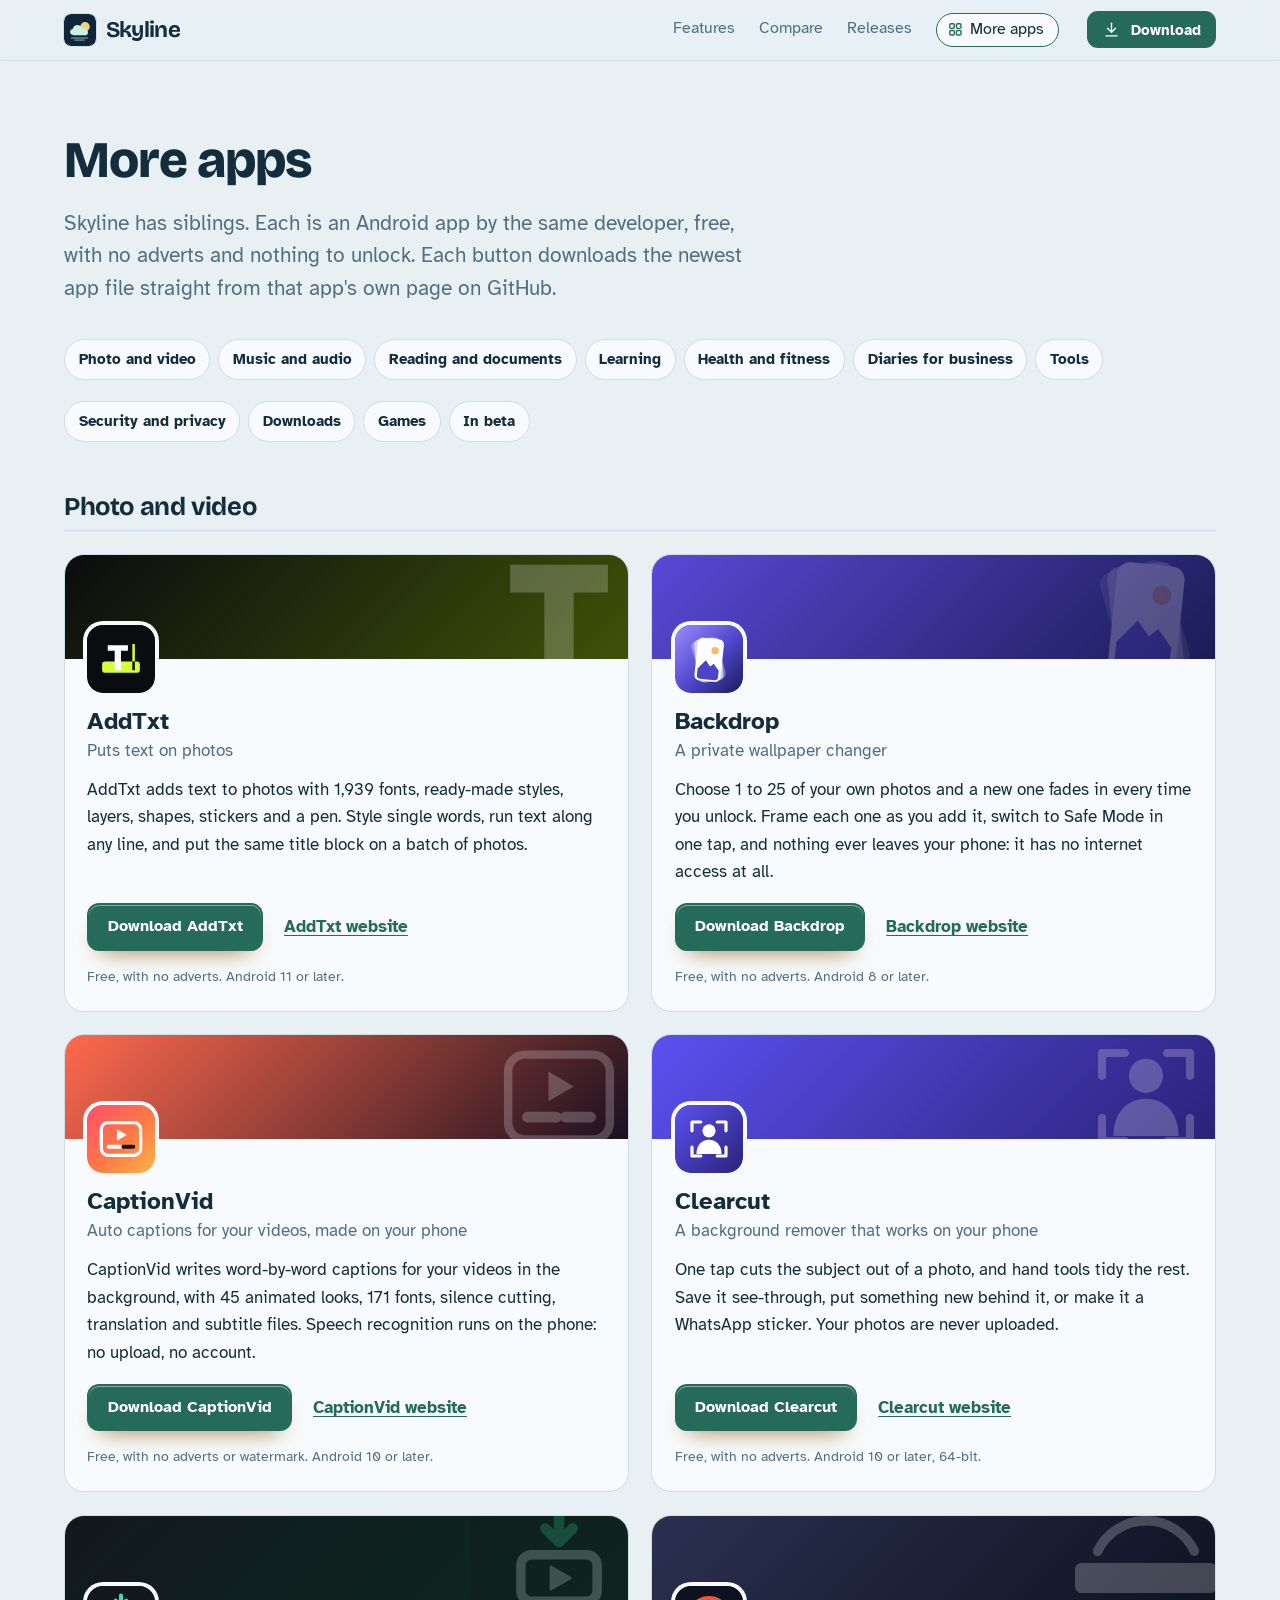
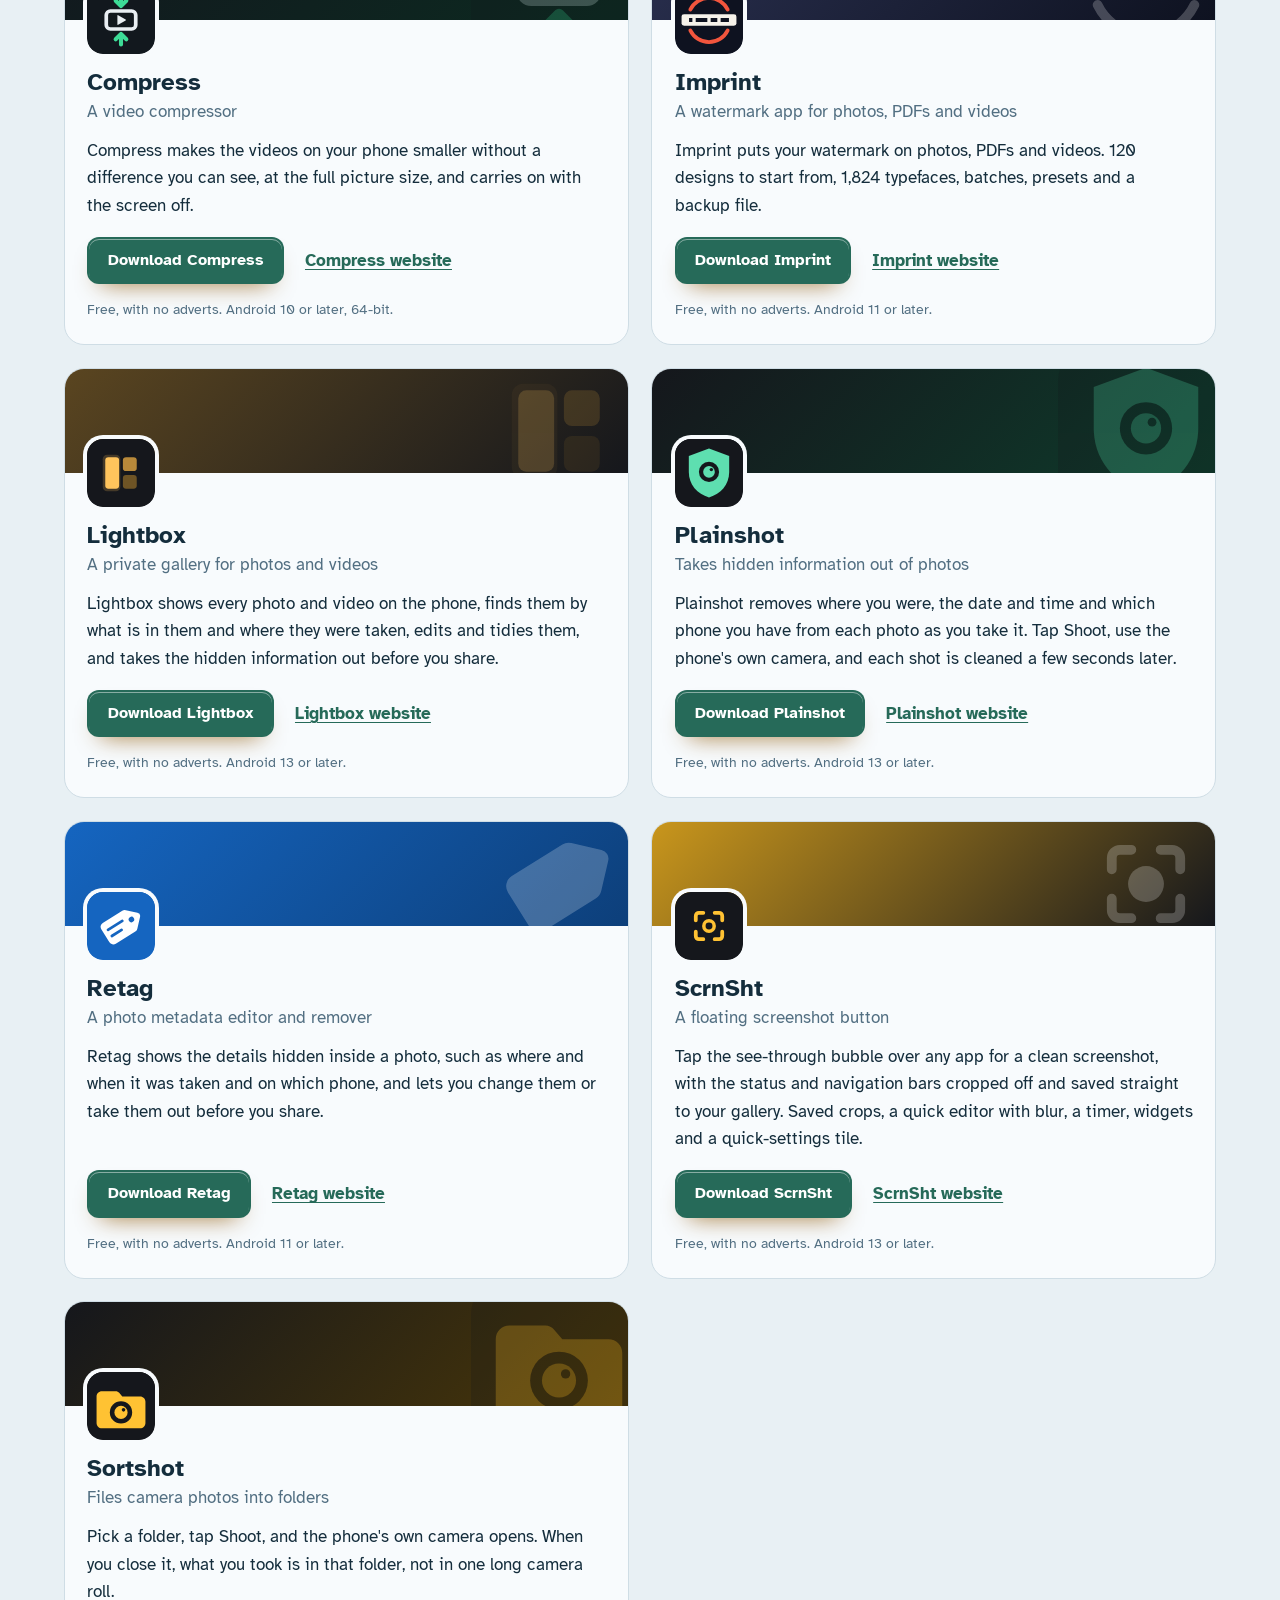
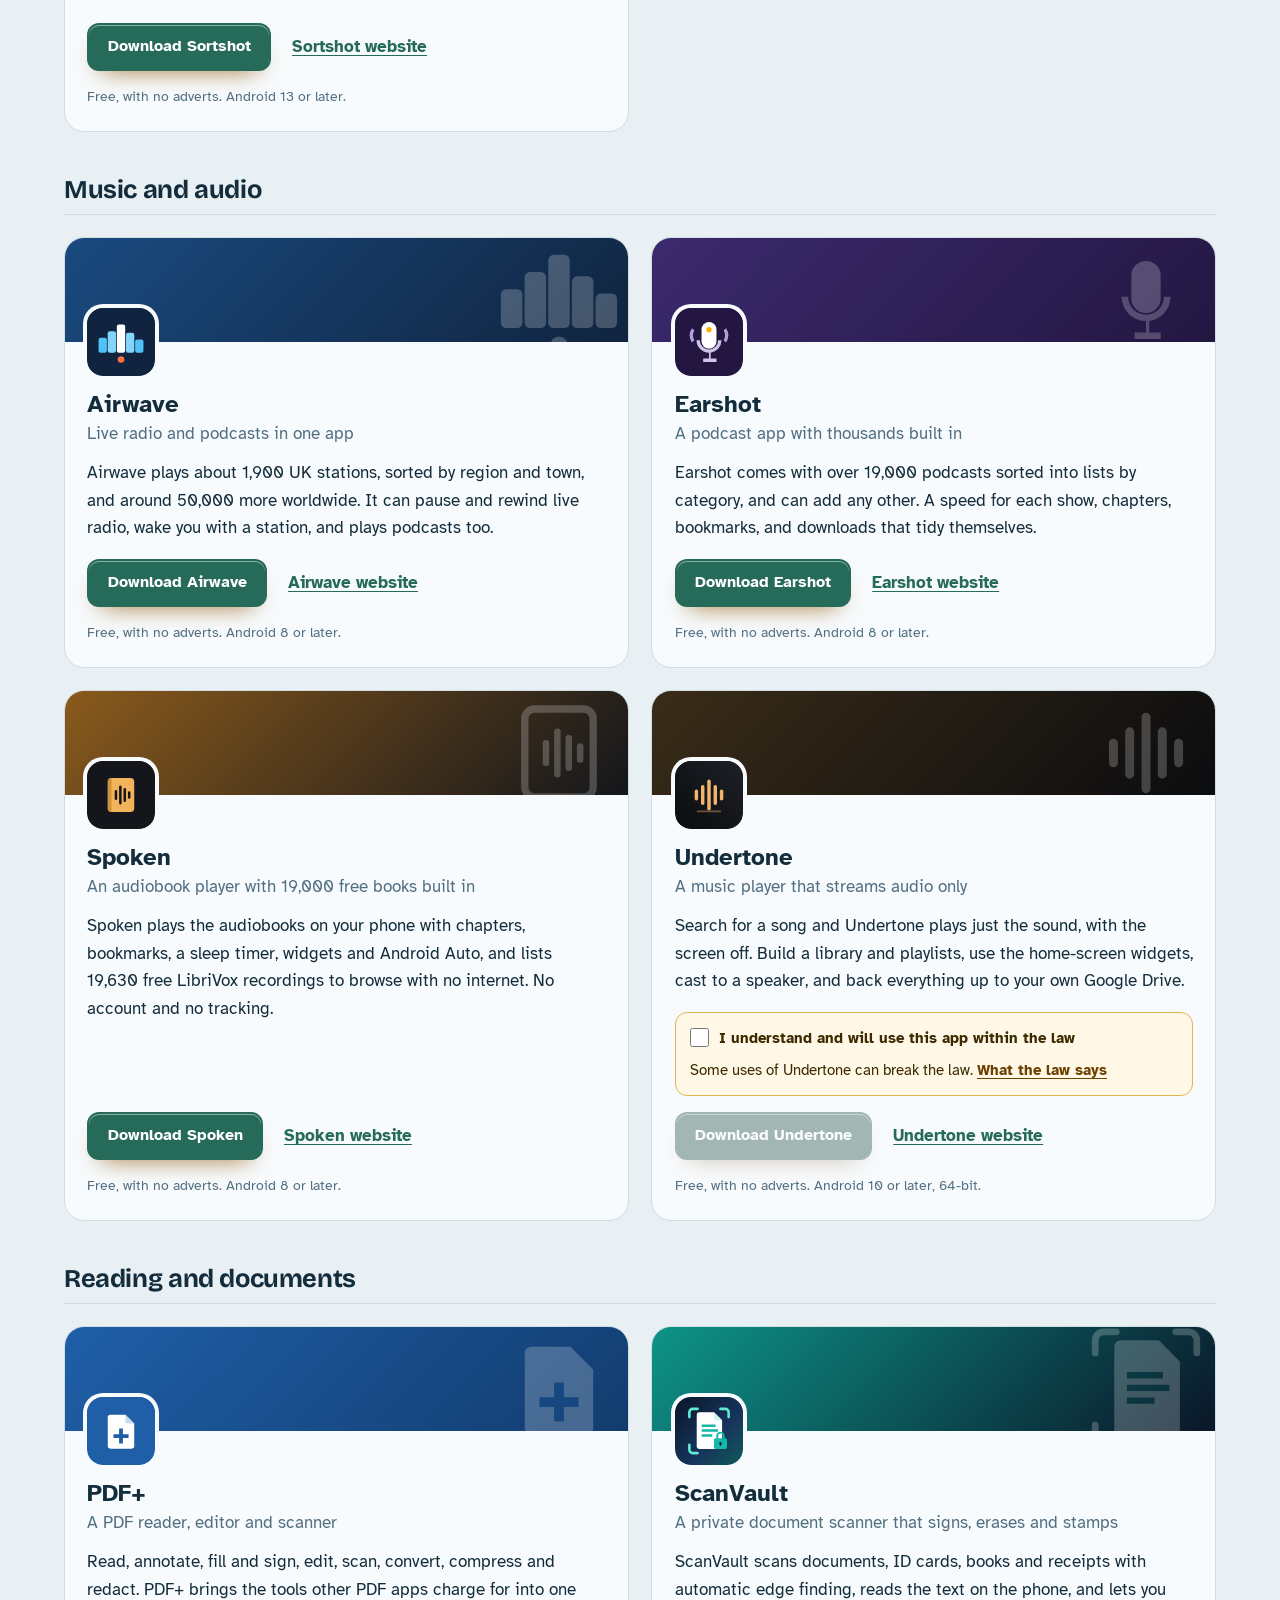
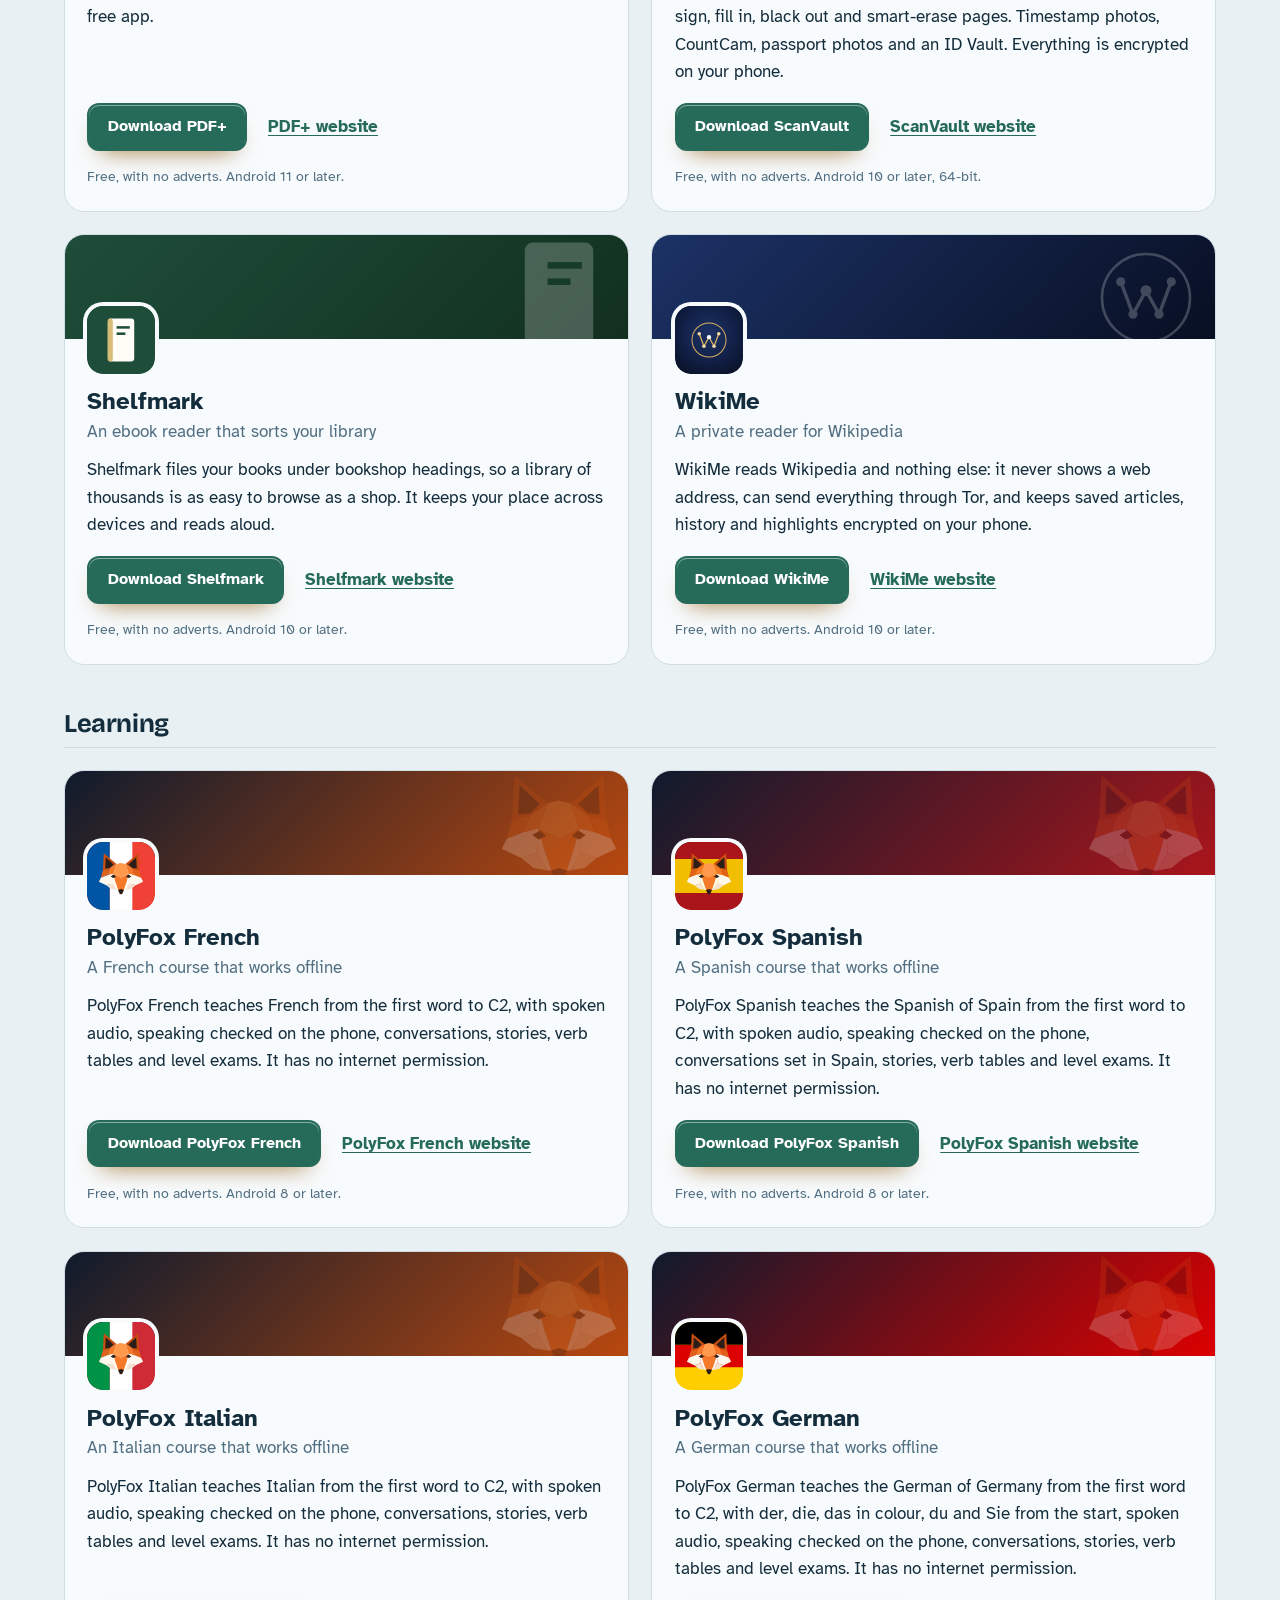
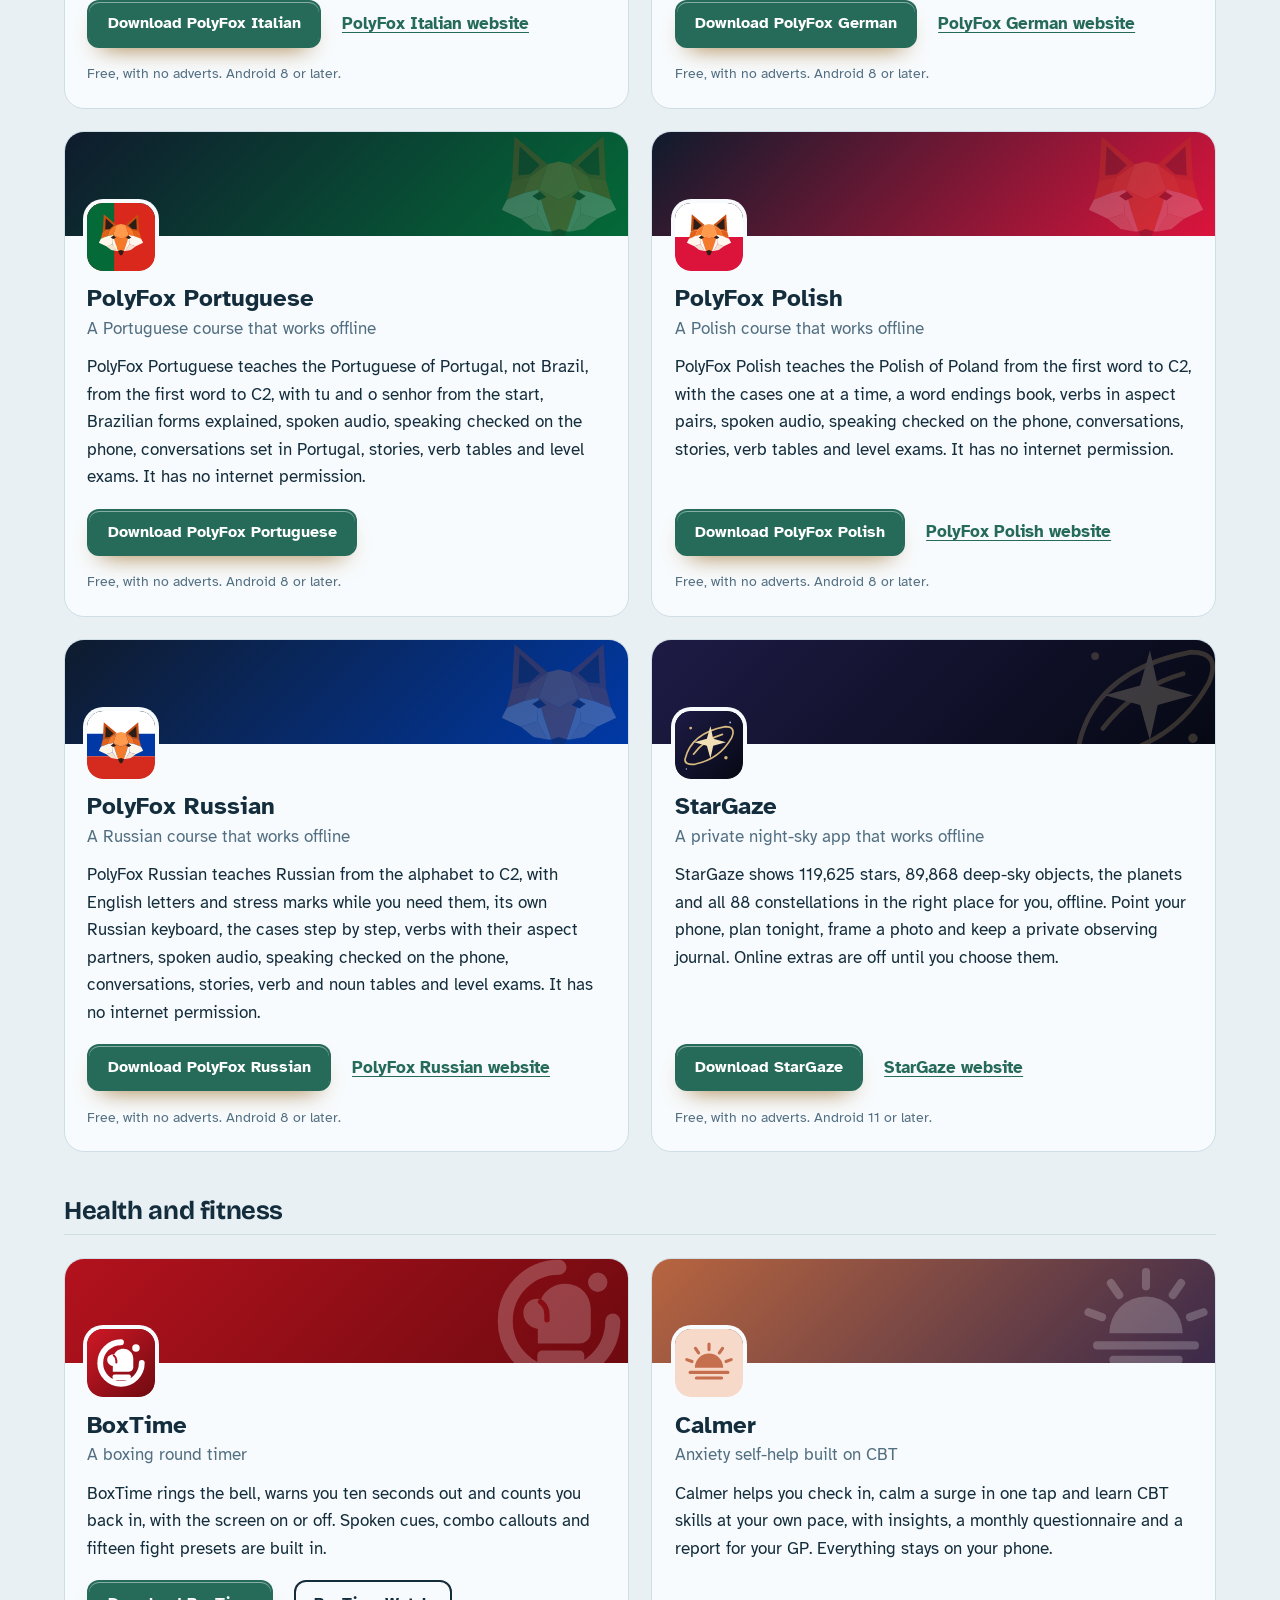
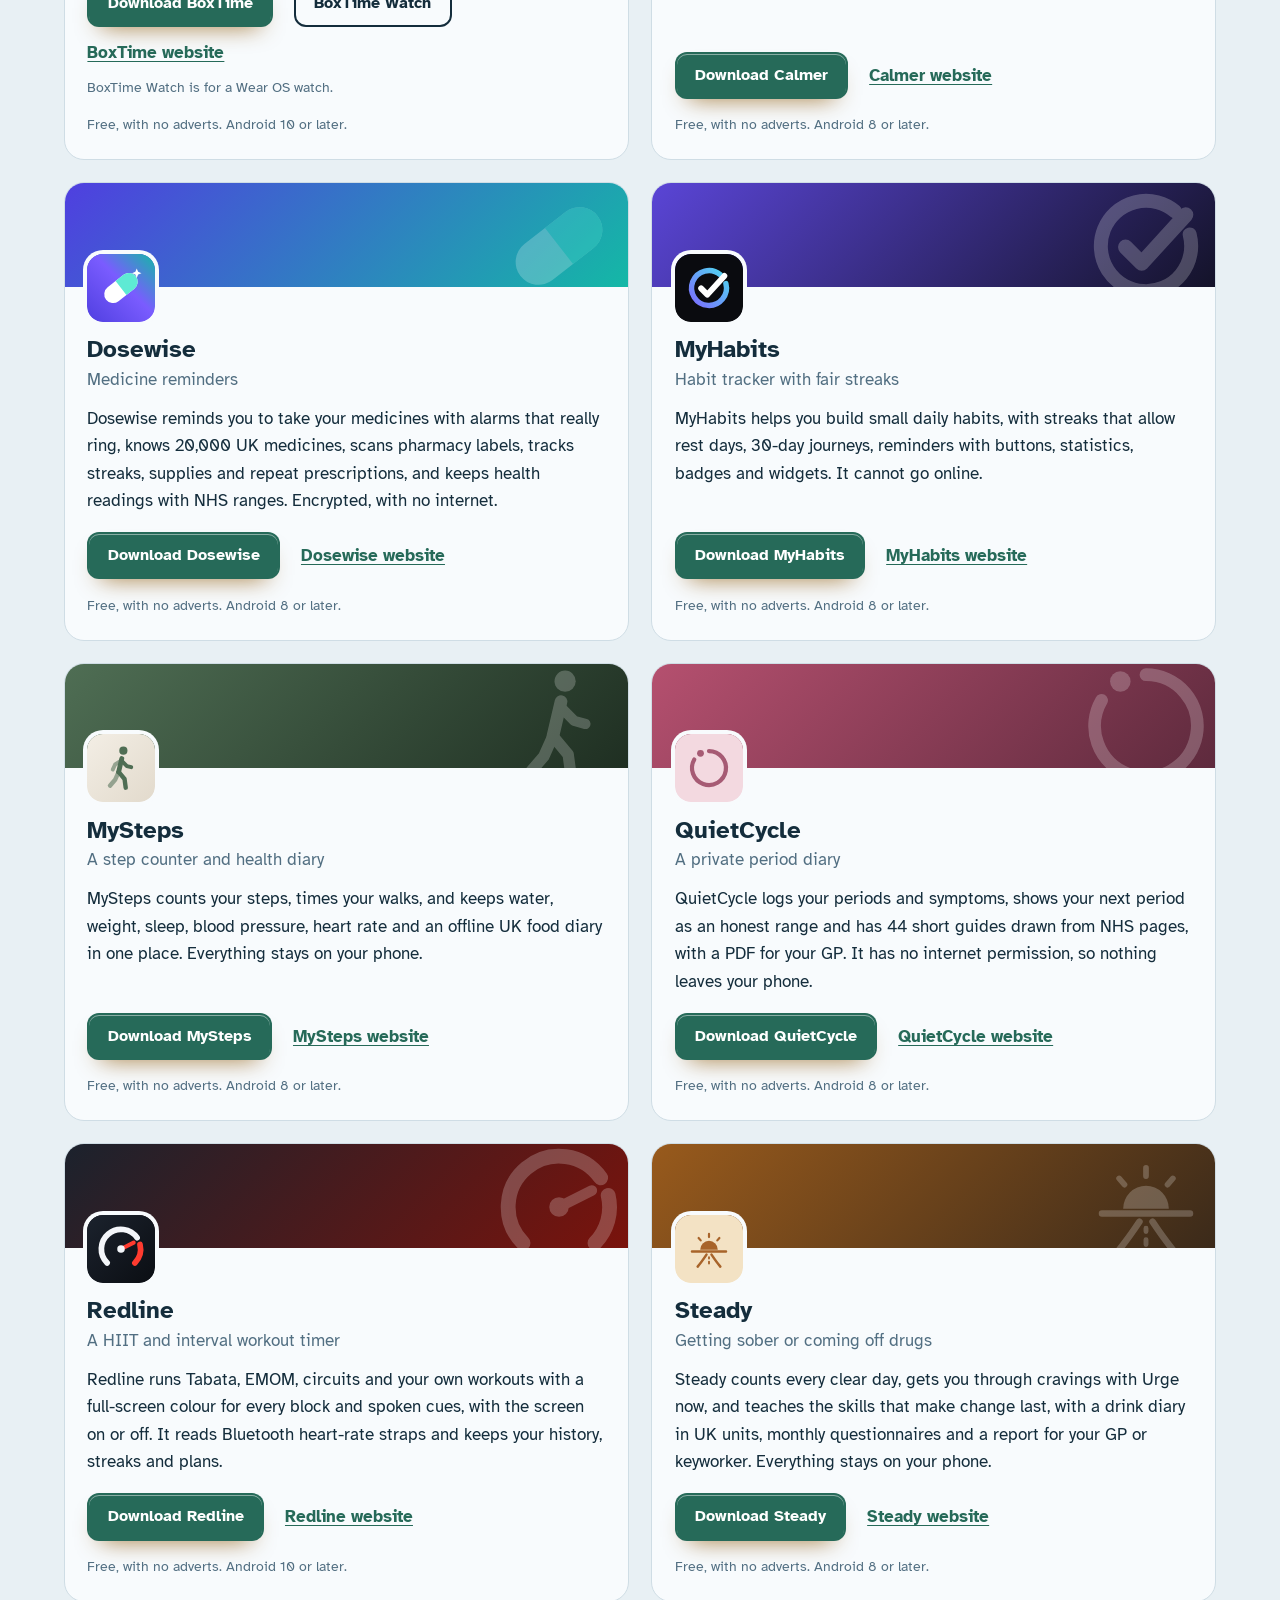
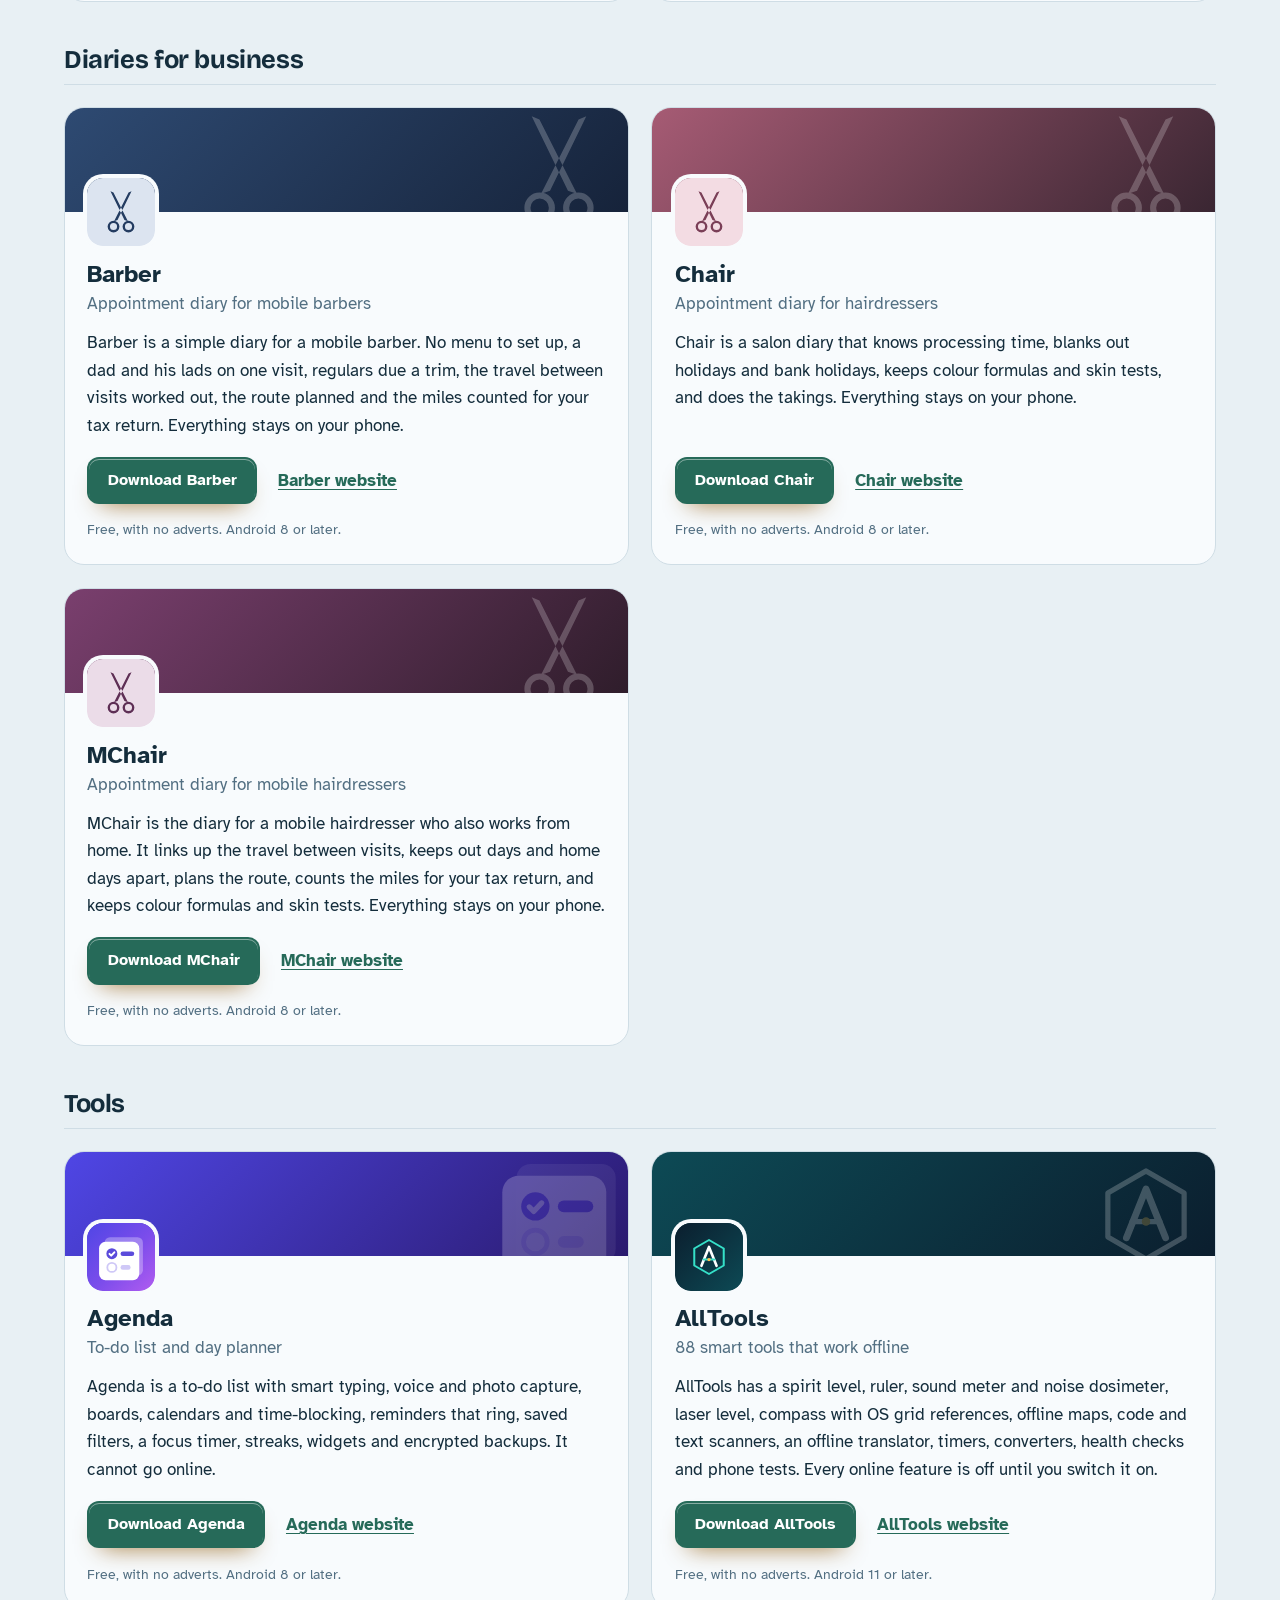
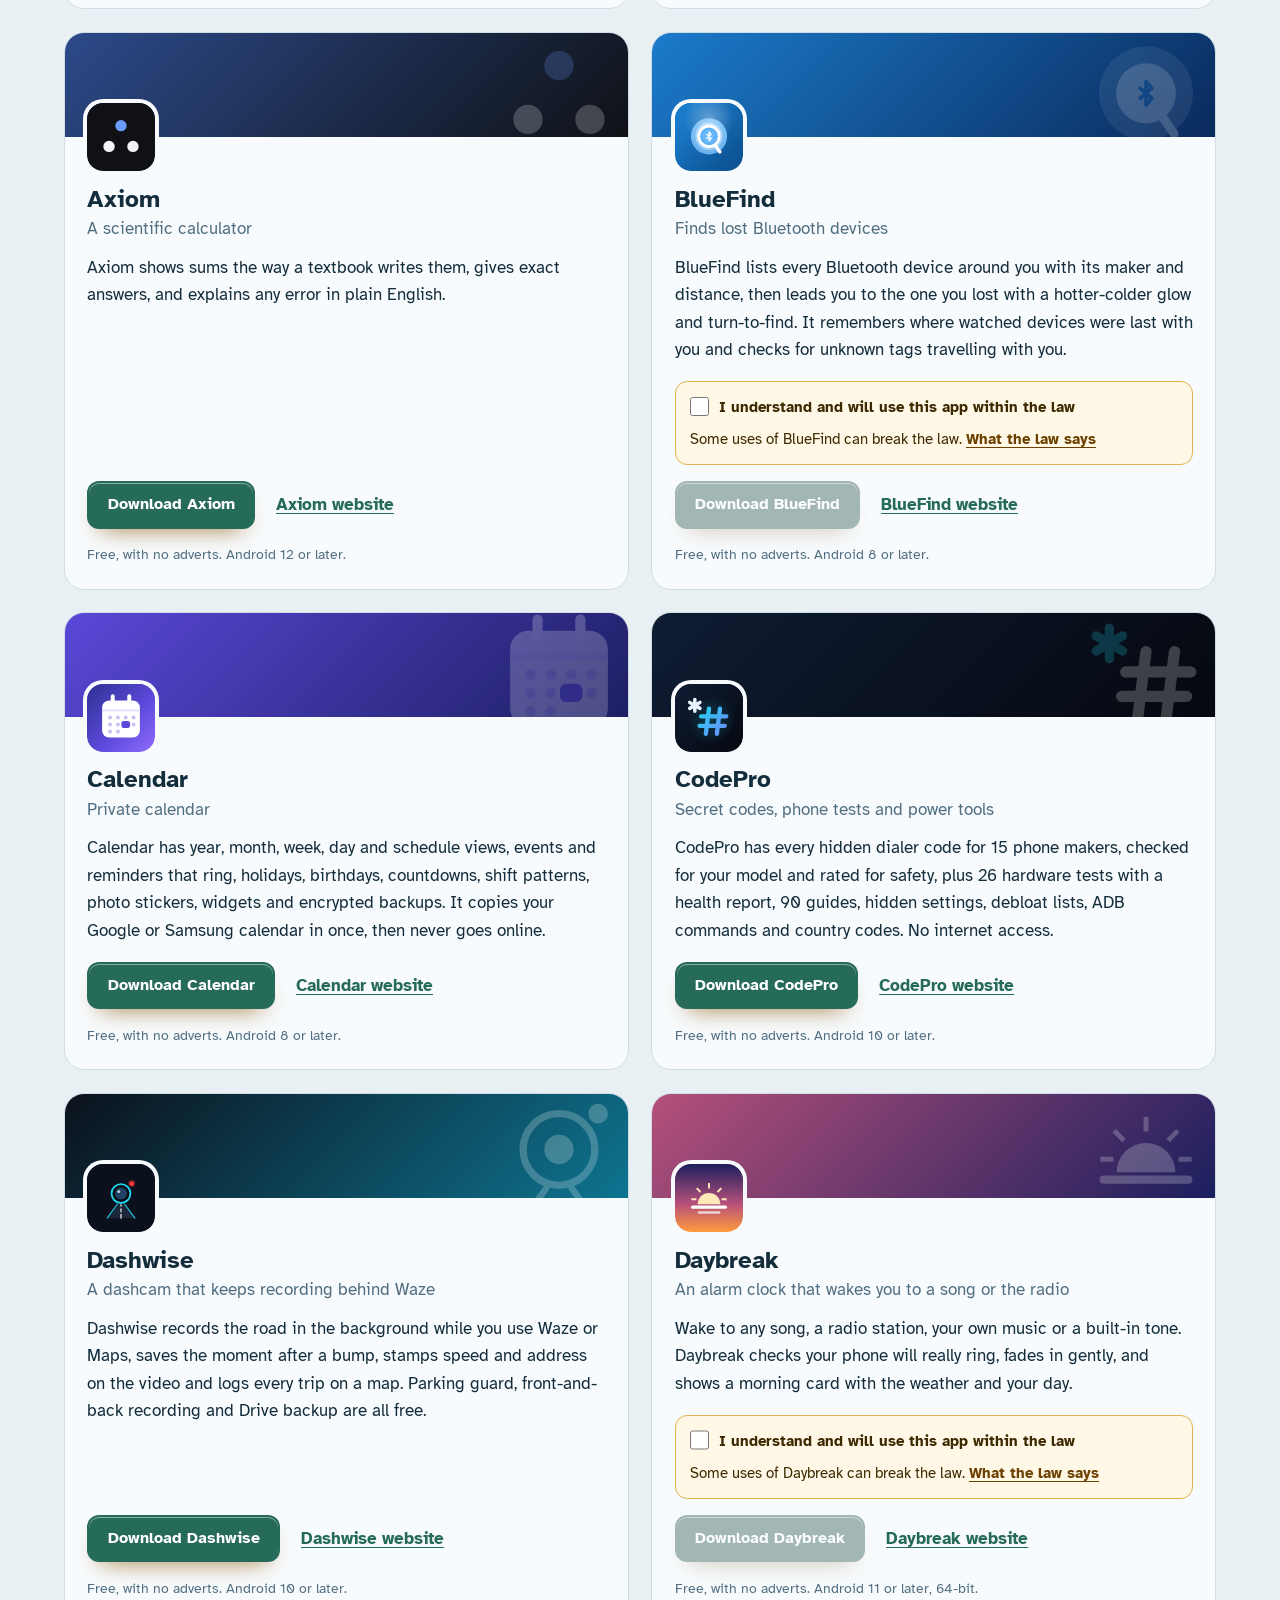
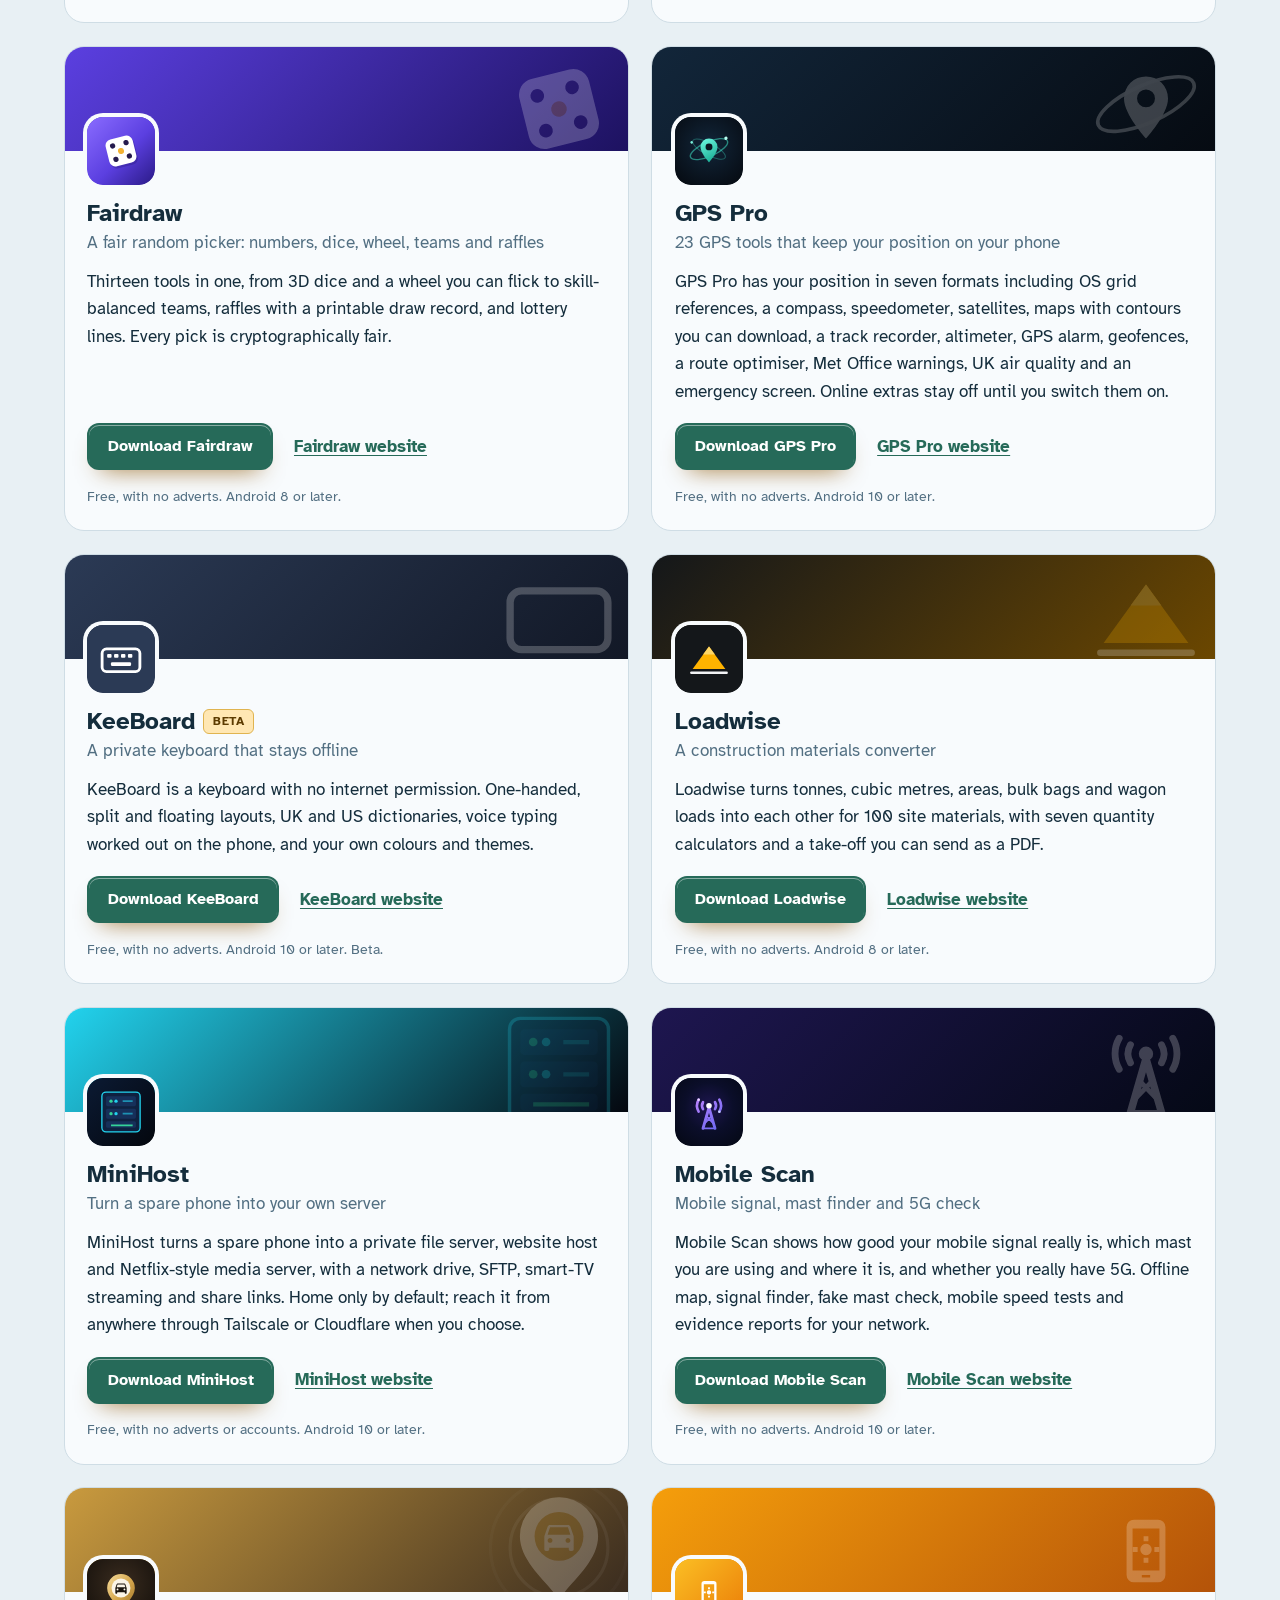
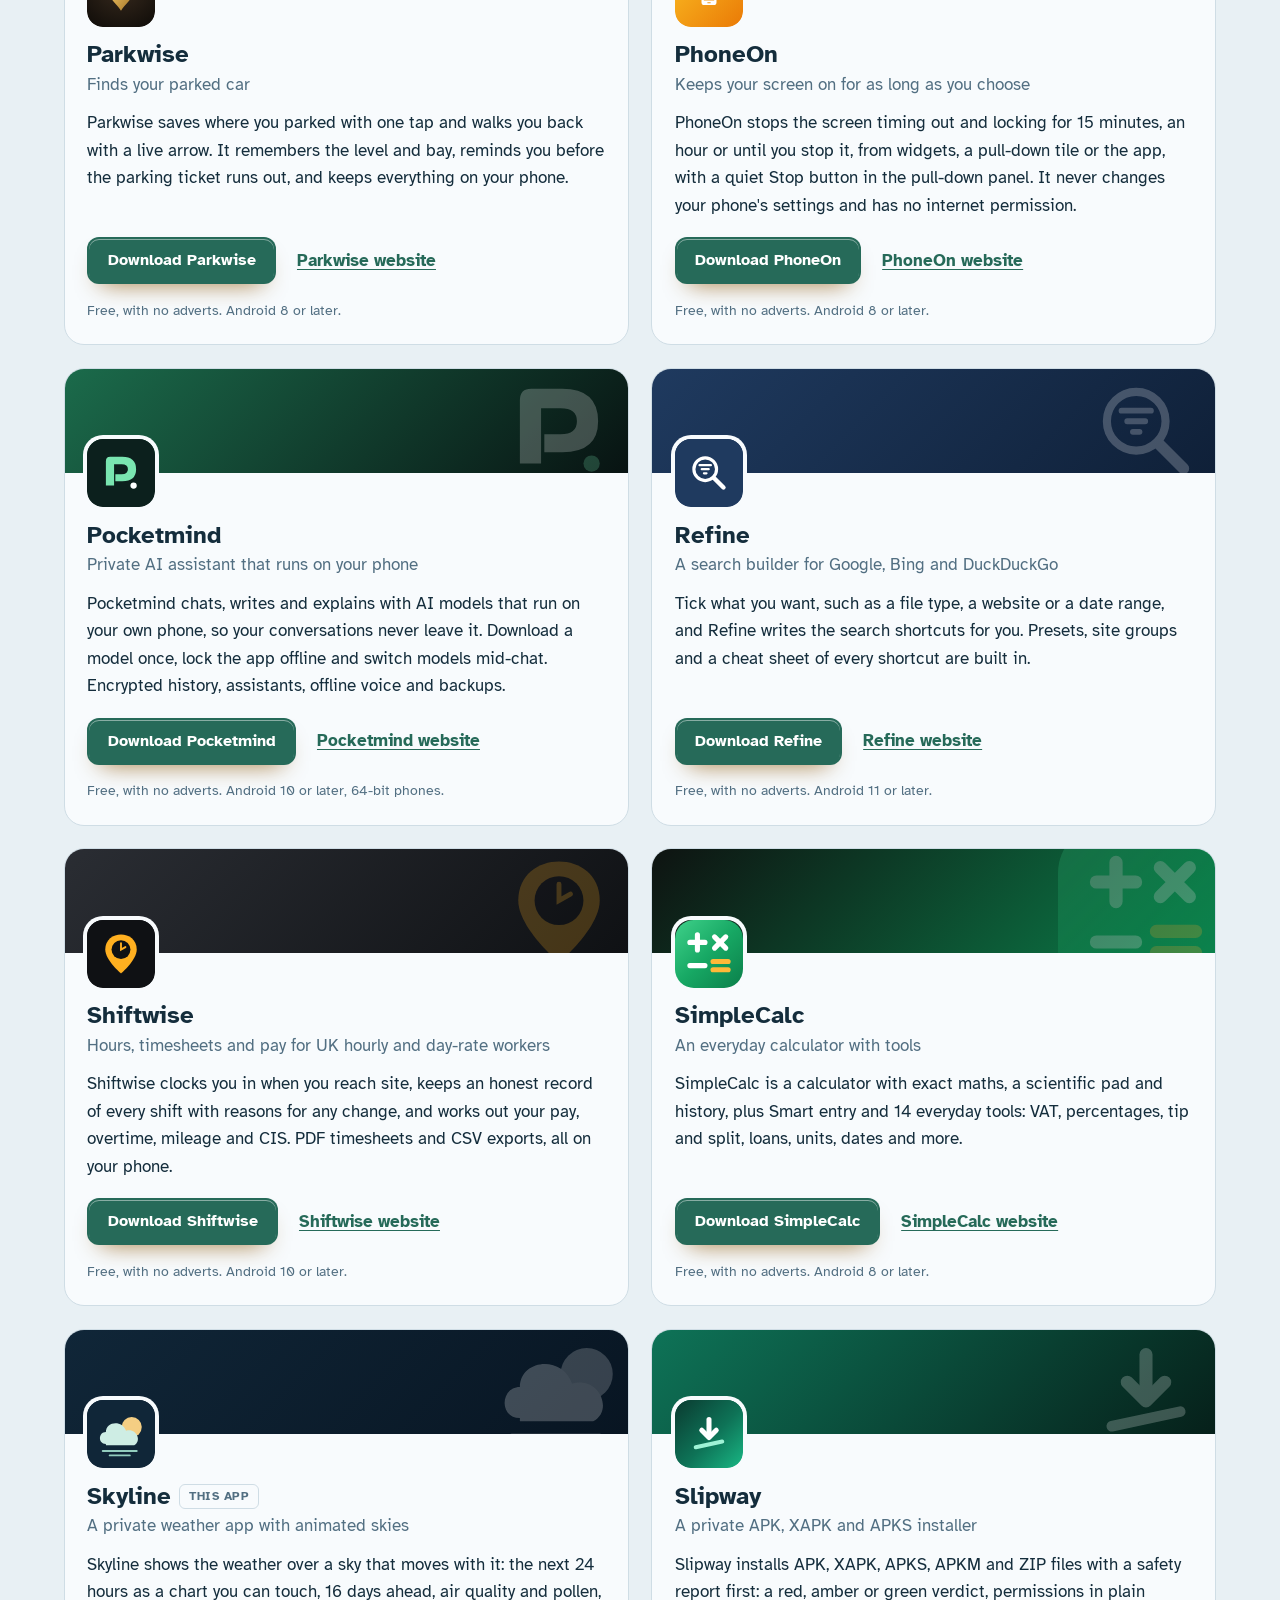
==== commit 39213710: "More apps: add Slipway" ====
--- a/more-apps.html
+++ b/more-apps.html
@@ -4,7 +4,7 @@
 <meta charset="utf-8">
 <meta name="viewport" content="width=device-width, initial-scale=1">
 <title>More free Android apps from the maker of Skyline</title>
-<meta name="description" content="All 93 free Android apps from the maker of Skyline, in one list by category, each with its download and a link to its website.">
+<meta name="description" content="All 94 free Android apps from the maker of Skyline, in one list by category, each with its download and a link to its website.">
 <meta name="author" content="Jonathan Jackson">
 <link rel="canonical" href="https://customgpter.github.io/skyline/more-apps.html">
 <meta name="theme-color" content="#e8f0f4" media="(prefers-color-scheme: light)">
@@ -12,7 +12,7 @@
 <meta property="og:type" content="website">
 <meta property="og:site_name" content="Skyline">
 <meta property="og:title" content="More free Android apps from the maker of Skyline">
-<meta property="og:description" content="All 93 free Android apps from the maker of Skyline, in one list by category, each with its download and a link to its website.">
+<meta property="og:description" content="All 94 free Android apps from the maker of Skyline, in one list by category, each with its download and a link to its website.">
 <meta property="og:url" content="https://customgpter.github.io/skyline/more-apps.html">
 <meta property="og:image" content="https://customgpter.github.io/skyline/assets/og.png">
 <meta property="og:image:width" content="1200">
@@ -26,7 +26,7 @@
 <link rel="preload" href="./assets/fonts/atkinson-hyperlegible-latin-400-normal.woff2" as="font" type="font/woff2" crossorigin>
 <link rel="stylesheet" href="./assets/site.css?v=1">
 <link rel="stylesheet" href="./assets/house.css?v=1">
-<script type="application/ld+json">{"@context":"https://schema.org","@type":"ItemList","name":"Apps from the maker of Skyline","url":"https://customgpter.github.io/skyline/more-apps.html","itemListElement":[{"@type":"ListItem","position":1,"name":"AddTxt","url":"https://customgpter.github.io/addtxt/"},{"@type":"ListItem","position":2,"name":"Backdrop","url":"https://customgpter.github.io/backdrop/"},{"@type":"ListItem","position":3,"name":"CaptionVid","url":"https://customgpter.github.io/captionvid/"},{"@type":"ListItem","position":4,"name":"Clearcut","url":"https://customgpter.github.io/clearcut/"},{"@type":"ListItem","position":5,"name":"Compress","url":"https://customgpter.github.io/compress/"},{"@type":"ListItem","position":6,"name":"Imprint","url":"https://customgpter.github.io/imprint/"},{"@type":"ListItem","position":7,"name":"Lightbox","url":"https://customgpter.github.io/lightbox/"},{"@type":"ListItem","position":8,"name":"Plainshot","url":"https://customgpter.github.io/plainshot/"},{"@type":"ListItem","position":9,"name":"Retag","url":"https://customgpter.github.io/retag/"},{"@type":"ListItem","position":10,"name":"ScrnSht","url":"https://customgpter.github.io/scrnsht/"},{"@type":"ListItem","position":11,"name":"Sortshot","url":"https://customgpter.github.io/sortshot/"},{"@type":"ListItem","position":12,"name":"Airwave","url":"https://customgpter.github.io/airwave/"},{"@type":"ListItem","position":13,"name":"Earshot","url":"https://customgpter.github.io/earshot/"},{"@type":"ListItem","position":14,"name":"Spoken","url":"https://customgpter.github.io/spoken/"},{"@type":"ListItem","position":15,"name":"Undertone","url":"https://customgpter.github.io/undertone/"},{"@type":"ListItem","position":16,"name":"PDF+","url":"https://customgpter.github.io/pdfplus/"},{"@type":"ListItem","position":17,"name":"ScanVault","url":"https://customgpter.github.io/scanvault/"},{"@type":"ListItem","position":18,"name":"Shelfmark","url":"https://customgpter.github.io/shelfmark/"},{"@type":"ListItem","position":19,"name":"WikiMe","url":"https://customgpter.github.io/wikime/"},{"@type":"ListItem","position":20,"name":"PolyFox French","url":"https://customgpter.github.io/polyfox/"},{"@type":"ListItem","position":21,"name":"PolyFox German","url":"https://customgpter.github.io/polyfox-german/"},{"@type":"ListItem","position":22,"name":"PolyFox Polish","url":"https://customgpter.github.io/polyfox-polish/"},{"@type":"ListItem","position":23,"name":"PolyFox Russian","url":"https://customgpter.github.io/polyfox-russian/"},{"@type":"ListItem","position":24,"name":"StarGaze","url":"https://customgpter.github.io/stargaze/"},{"@type":"ListItem","position":25,"name":"BoxTime","url":"https://customgpter.github.io/boxtime/"},{"@type":"ListItem","position":26,"name":"Calmer","url":"https://customgpter.github.io/calmer/"},{"@type":"ListItem","position":27,"name":"Dosewise","url":"https://customgpter.github.io/dosewise/"},{"@type":"ListItem","position":28,"name":"MyHabits","url":"https://customgpter.github.io/myhabits/"},{"@type":"ListItem","position":29,"name":"MySteps","url":"https://customgpter.github.io/mysteps/"},{"@type":"ListItem","position":30,"name":"QuietCycle","url":"https://customgpter.github.io/quietcycle/"},{"@type":"ListItem","position":31,"name":"Redline","url":"https://customgpter.github.io/redline/"},{"@type":"ListItem","position":32,"name":"Steady","url":"https://customgpter.github.io/steady/"},{"@type":"ListItem","position":33,"name":"Barber","url":"https://customgpter.github.io/barber/"},{"@type":"ListItem","position":34,"name":"Chair","url":"https://customgpter.github.io/chair/"},{"@type":"ListItem","position":35,"name":"MChair","url":"https://customgpter.github.io/mchair/"},{"@type":"ListItem","position":36,"name":"Agenda","url":"https://customgpter.github.io/agenda/"},{"@type":"ListItem","position":37,"name":"AllTools","url":"https://customgpter.github.io/alltools/"},{"@type":"ListItem","position":38,"name":"Axiom","url":"https://customgpter.github.io/axiom/"},{"@type":"ListItem","position":39,"name":"BlueFind","url":"https://customgpter.github.io/bluefind/"},{"@type":"ListItem","position":40,"name":"Calendar","url":"https://customgpter.github.io/calendar/"},{"@type":"ListItem","position":41,"name":"CodePro","url":"https://customgpter.github.io/codepro/"},{"@type":"ListItem","position":42,"name":"Dashwise","url":"https://customgpter.github.io/dashwise/"},{"@type":"ListItem","position":43,"name":"Daybreak","url":"https://customgpter.github.io/daybreak/"},{"@type":"ListItem","position":44,"name":"Fairdraw","url":"https://customgpter.github.io/fairdraw/"},{"@type":"ListItem","position":45,"name":"GPS Pro","url":"https://customgpter.github.io/gpspro/"},{"@type":"ListItem","position":46,"name":"KeeBoard","url":"https://customgpter.github.io/keeboard/"},{"@type":"ListItem","position":47,"name":"Loadwise","url":"https://customgpter.github.io/loadwise/"},{"@type":"ListItem","position":48,"name":"MiniHost","url":"https://customgpter.github.io/minihost/"},{"@type":"ListItem","position":49,"name":"Mobile Scan","url":"https://customgpter.github.io/mobilescan/"},{"@type":"ListItem","position":50,"name":"Parkwise","url":"https://customgpter.github.io/parkwise/"},{"@type":"ListItem","position":51,"name":"Pocketmind","url":"https://customgpter.github.io/pocketmind/"},{"@type":"ListItem","position":52,"name":"Refine","url":"https://customgpter.github.io/refine/"},{"@type":"ListItem","position":53,"name":"Shiftwise","url":"https://customgpter.github.io/shiftwise/"},{"@type":"ListItem","position":54,"name":"SimpleCalc","url":"https://customgpter.github.io/simplecalc/"},{"@type":"ListItem","position":55,"name":"Skyline","url":"https://customgpter.github.io/skyline/"},{"@type":"ListItem","position":56,"name":"Tagger","url":"https://customgpter.github.io/tagger/"},{"@type":"ListItem","position":57,"name":"TotalClean","url":"https://customgpter.github.io/totalclean/"},{"@type":"ListItem","position":58,"name":"TVLink","url":"https://customgpter.github.io/tvlink/"},{"@type":"ListItem","position":59,"name":"Unbox","url":"https://customgpter.github.io/unbox/"},{"@type":"ListItem","position":60,"name":"WhatsKeep","url":"https://customgpter.github.io/whatskeep/"},{"@type":"ListItem","position":61,"name":"WiFi Scan","url":"https://customgpter.github.io/wifiscan/"},{"@type":"ListItem","position":62,"name":"Auditly","url":"https://customgpter.github.io/auditly/"},{"@type":"ListItem","position":63,"name":"Backchannel","url":"https://customgpter.github.io/backchannel/"},{"@type":"ListItem","position":64,"name":"ENotes","url":"https://customgpter.github.io/enotes/"},{"@type":"ListItem","position":65,"name":"FindMe","url":"https://customgpter.github.io/findme/"},{"@type":"ListItem","position":66,"name":"iLock","url":"https://customgpter.github.io/ilock/"},{"@type":"ListItem","position":67,"name":"ImSafe","url":"https://customgpter.github.io/imsafe/"},{"@type":"ListItem","position":68,"name":"IShred","url":"https://customgpter.github.io/ishred/"},{"@type":"ListItem","position":69,"name":"LockBox","url":"https://customgpter.github.io/lockbox/"},{"@type":"ListItem","position":70,"name":"PassVault","url":"https://customgpter.github.io/passvault/"},{"@type":"ListItem","position":71,"name":"SpyFind","url":"https://customgpter.github.io/spyfind/"},{"@type":"ListItem","position":72,"name":"TextWipe","url":"https://customgpter.github.io/textwipe/"},{"@type":"ListItem","position":73,"name":"Tracewire","url":"https://customgpter.github.io/tracewire/"},{"@type":"ListItem","position":74,"name":"Vigil","url":"https://customgpter.github.io/vigil/"},{"@type":"ListItem","position":75,"name":"Grab","url":"https://customgpter.github.io/grab/"},{"@type":"ListItem","position":76,"name":"Swarm","url":"https://customgpter.github.io/swarm/"},{"@type":"ListItem","position":77,"name":"Plane Games","url":"https://customgpter.github.io/plane-games/"},{"@type":"ListItem","position":78,"name":"Ninefold","url":"https://customgpter.github.io/ninefold/"},{"@type":"ListItem","position":79,"name":"Cubewise","url":"https://customgpter.github.io/cubewise/"},{"@type":"ListItem","position":80,"name":"Tilewise","url":"https://customgpter.github.io/tilewise/"},{"@type":"ListItem","position":81,"name":"Letterwise","url":"https://customgpter.github.io/letterwise/"},{"@type":"ListItem","position":82,"name":"Kingside","url":"https://customgpter.github.io/kingside/"},{"@type":"ListItem","position":83,"name":"Deckhand","url":"https://customgpter.github.io/deckhand/"},{"@type":"ListItem","position":84,"name":"SNESForge","url":"https://customgpter.github.io/snesforge/"},{"@type":"ListItem","position":85,"name":"Fame Boy","url":"https://customgpter.github.io/fameboy/"},{"@type":"ListItem","position":86,"name":"PSPPro","url":"https://customgpter.github.io/psppro/"},{"@type":"ListItem","position":87,"name":"MegaGen","url":"https://customgpter.github.io/megagen/"},{"@type":"ListItem","position":88,"name":"QVR","url":"https://customgpter.github.io/qvr/"},{"@type":"ListItem","position":89,"name":"QVR Watch","url":"https://customgpter.github.io/qvr-watch/"},{"@type":"ListItem","position":90,"name":"QVRLite","url":"https://customgpter.github.io/qvrlite/"},{"@type":"ListItem","position":91,"name":"Onionz","url":"https://customgpter.github.io/onionz/"},{"@type":"ListItem","position":92,"name":"OnionzWeb","url":"https://customgpter.github.io/onionzweb/"}]}</script>
+<script type="application/ld+json">{"@context":"https://schema.org","@type":"ItemList","name":"Apps from the maker of Skyline","url":"https://customgpter.github.io/skyline/more-apps.html","itemListElement":[{"@type":"ListItem","position":1,"name":"AddTxt","url":"https://customgpter.github.io/addtxt/"},{"@type":"ListItem","position":2,"name":"Backdrop","url":"https://customgpter.github.io/backdrop/"},{"@type":"ListItem","position":3,"name":"CaptionVid","url":"https://customgpter.github.io/captionvid/"},{"@type":"ListItem","position":4,"name":"Clearcut","url":"https://customgpter.github.io/clearcut/"},{"@type":"ListItem","position":5,"name":"Compress","url":"https://customgpter.github.io/compress/"},{"@type":"ListItem","position":6,"name":"Imprint","url":"https://customgpter.github.io/imprint/"},{"@type":"ListItem","position":7,"name":"Lightbox","url":"https://customgpter.github.io/lightbox/"},{"@type":"ListItem","position":8,"name":"Plainshot","url":"https://customgpter.github.io/plainshot/"},{"@type":"ListItem","position":9,"name":"Retag","url":"https://customgpter.github.io/retag/"},{"@type":"ListItem","position":10,"name":"ScrnSht","url":"https://customgpter.github.io/scrnsht/"},{"@type":"ListItem","position":11,"name":"Sortshot","url":"https://customgpter.github.io/sortshot/"},{"@type":"ListItem","position":12,"name":"Airwave","url":"https://customgpter.github.io/airwave/"},{"@type":"ListItem","position":13,"name":"Earshot","url":"https://customgpter.github.io/earshot/"},{"@type":"ListItem","position":14,"name":"Spoken","url":"https://customgpter.github.io/spoken/"},{"@type":"ListItem","position":15,"name":"Undertone","url":"https://customgpter.github.io/undertone/"},{"@type":"ListItem","position":16,"name":"PDF+","url":"https://customgpter.github.io/pdfplus/"},{"@type":"ListItem","position":17,"name":"ScanVault","url":"https://customgpter.github.io/scanvault/"},{"@type":"ListItem","position":18,"name":"Shelfmark","url":"https://customgpter.github.io/shelfmark/"},{"@type":"ListItem","position":19,"name":"WikiMe","url":"https://customgpter.github.io/wikime/"},{"@type":"ListItem","position":20,"name":"PolyFox French","url":"https://customgpter.github.io/polyfox/"},{"@type":"ListItem","position":21,"name":"PolyFox German","url":"https://customgpter.github.io/polyfox-german/"},{"@type":"ListItem","position":22,"name":"PolyFox Polish","url":"https://customgpter.github.io/polyfox-polish/"},{"@type":"ListItem","position":23,"name":"PolyFox Russian","url":"https://customgpter.github.io/polyfox-russian/"},{"@type":"ListItem","position":24,"name":"StarGaze","url":"https://customgpter.github.io/stargaze/"},{"@type":"ListItem","position":25,"name":"BoxTime","url":"https://customgpter.github.io/boxtime/"},{"@type":"ListItem","position":26,"name":"Calmer","url":"https://customgpter.github.io/calmer/"},{"@type":"ListItem","position":27,"name":"Dosewise","url":"https://customgpter.github.io/dosewise/"},{"@type":"ListItem","position":28,"name":"MyHabits","url":"https://customgpter.github.io/myhabits/"},{"@type":"ListItem","position":29,"name":"MySteps","url":"https://customgpter.github.io/mysteps/"},{"@type":"ListItem","position":30,"name":"QuietCycle","url":"https://customgpter.github.io/quietcycle/"},{"@type":"ListItem","position":31,"name":"Redline","url":"https://customgpter.github.io/redline/"},{"@type":"ListItem","position":32,"name":"Steady","url":"https://customgpter.github.io/steady/"},{"@type":"ListItem","position":33,"name":"Barber","url":"https://customgpter.github.io/barber/"},{"@type":"ListItem","position":34,"name":"Chair","url":"https://customgpter.github.io/chair/"},{"@type":"ListItem","position":35,"name":"MChair","url":"https://customgpter.github.io/mchair/"},{"@type":"ListItem","position":36,"name":"Agenda","url":"https://customgpter.github.io/agenda/"},{"@type":"ListItem","position":37,"name":"AllTools","url":"https://customgpter.github.io/alltools/"},{"@type":"ListItem","position":38,"name":"Axiom","url":"https://customgpter.github.io/axiom/"},{"@type":"ListItem","position":39,"name":"BlueFind","url":"https://customgpter.github.io/bluefind/"},{"@type":"ListItem","position":40,"name":"Calendar","url":"https://customgpter.github.io/calendar/"},{"@type":"ListItem","position":41,"name":"CodePro","url":"https://customgpter.github.io/codepro/"},{"@type":"ListItem","position":42,"name":"Dashwise","url":"https://customgpter.github.io/dashwise/"},{"@type":"ListItem","position":43,"name":"Daybreak","url":"https://customgpter.github.io/daybreak/"},{"@type":"ListItem","position":44,"name":"Fairdraw","url":"https://customgpter.github.io/fairdraw/"},{"@type":"ListItem","position":45,"name":"GPS Pro","url":"https://customgpter.github.io/gpspro/"},{"@type":"ListItem","position":46,"name":"KeeBoard","url":"https://customgpter.github.io/keeboard/"},{"@type":"ListItem","position":47,"name":"Loadwise","url":"https://customgpter.github.io/loadwise/"},{"@type":"ListItem","position":48,"name":"MiniHost","url":"https://customgpter.github.io/minihost/"},{"@type":"ListItem","position":49,"name":"Mobile Scan","url":"https://customgpter.github.io/mobilescan/"},{"@type":"ListItem","position":50,"name":"Parkwise","url":"https://customgpter.github.io/parkwise/"},{"@type":"ListItem","position":51,"name":"Pocketmind","url":"https://customgpter.github.io/pocketmind/"},{"@type":"ListItem","position":52,"name":"Refine","url":"https://customgpter.github.io/refine/"},{"@type":"ListItem","position":53,"name":"Shiftwise","url":"https://customgpter.github.io/shiftwise/"},{"@type":"ListItem","position":54,"name":"SimpleCalc","url":"https://customgpter.github.io/simplecalc/"},{"@type":"ListItem","position":55,"name":"Skyline","url":"https://customgpter.github.io/skyline/"},{"@type":"ListItem","position":56,"name":"Slipway","url":"https://customgpter.github.io/slipway/"},{"@type":"ListItem","position":57,"name":"Tagger","url":"https://customgpter.github.io/tagger/"},{"@type":"ListItem","position":58,"name":"TotalClean","url":"https://customgpter.github.io/totalclean/"},{"@type":"ListItem","position":59,"name":"TVLink","url":"https://customgpter.github.io/tvlink/"},{"@type":"ListItem","position":60,"name":"Unbox","url":"https://customgpter.github.io/unbox/"},{"@type":"ListItem","position":61,"name":"WhatsKeep","url":"https://customgpter.github.io/whatskeep/"},{"@type":"ListItem","position":62,"name":"WiFi Scan","url":"https://customgpter.github.io/wifiscan/"},{"@type":"ListItem","position":63,"name":"Auditly","url":"https://customgpter.github.io/auditly/"},{"@type":"ListItem","position":64,"name":"Backchannel","url":"https://customgpter.github.io/backchannel/"},{"@type":"ListItem","position":65,"name":"ENotes","url":"https://customgpter.github.io/enotes/"},{"@type":"ListItem","position":66,"name":"FindMe","url":"https://customgpter.github.io/findme/"},{"@type":"ListItem","position":67,"name":"iLock","url":"https://customgpter.github.io/ilock/"},{"@type":"ListItem","position":68,"name":"ImSafe","url":"https://customgpter.github.io/imsafe/"},{"@type":"ListItem","position":69,"name":"IShred","url":"https://customgpter.github.io/ishred/"},{"@type":"ListItem","position":70,"name":"LockBox","url":"https://customgpter.github.io/lockbox/"},{"@type":"ListItem","position":71,"name":"PassVault","url":"https://customgpter.github.io/passvault/"},{"@type":"ListItem","position":72,"name":"SpyFind","url":"https://customgpter.github.io/spyfind/"},{"@type":"ListItem","position":73,"name":"TextWipe","url":"https://customgpter.github.io/textwipe/"},{"@type":"ListItem","position":74,"name":"Tracewire","url":"https://customgpter.github.io/tracewire/"},{"@type":"ListItem","position":75,"name":"Vigil","url":"https://customgpter.github.io/vigil/"},{"@type":"ListItem","position":76,"name":"Grab","url":"https://customgpter.github.io/grab/"},{"@type":"ListItem","position":77,"name":"Swarm","url":"https://customgpter.github.io/swarm/"},{"@type":"ListItem","position":78,"name":"Plane Games","url":"https://customgpter.github.io/plane-games/"},{"@type":"ListItem","position":79,"name":"Ninefold","url":"https://customgpter.github.io/ninefold/"},{"@type":"ListItem","position":80,"name":"Cubewise","url":"https://customgpter.github.io/cubewise/"},{"@type":"ListItem","position":81,"name":"Tilewise","url":"https://customgpter.github.io/tilewise/"},{"@type":"ListItem","position":82,"name":"Letterwise","url":"https://customgpter.github.io/letterwise/"},{"@type":"ListItem","position":83,"name":"Kingside","url":"https://customgpter.github.io/kingside/"},{"@type":"ListItem","position":84,"name":"Deckhand","url":"https://customgpter.github.io/deckhand/"},{"@type":"ListItem","position":85,"name":"SNESForge","url":"https://customgpter.github.io/snesforge/"},{"@type":"ListItem","position":86,"name":"Fame Boy","url":"https://customgpter.github.io/fameboy/"},{"@type":"ListItem","position":87,"name":"PSPPro","url":"https://customgpter.github.io/psppro/"},{"@type":"ListItem","position":88,"name":"MegaGen","url":"https://customgpter.github.io/megagen/"},{"@type":"ListItem","position":89,"name":"QVR","url":"https://customgpter.github.io/qvr/"},{"@type":"ListItem","position":90,"name":"QVR Watch","url":"https://customgpter.github.io/qvr-watch/"},{"@type":"ListItem","position":91,"name":"QVRLite","url":"https://customgpter.github.io/qvrlite/"},{"@type":"ListItem","position":92,"name":"Onionz","url":"https://customgpter.github.io/onionz/"},{"@type":"ListItem","position":93,"name":"OnionzWeb","url":"https://customgpter.github.io/onionzweb/"}]}</script>
 <link rel="stylesheet" href="./assets/apps-list.css?v=1">
 <script src="./assets/apps-list.js?v=1" defer></script>
 </head>
@@ -102,7 +102,7 @@
 <li class="mapp" style="--b:#2a2d33;--b2:#0f1114"><div class="mapp-cover" aria-hidden="true"><svg viewBox="0 0 108 108"><path d="M54 85C54 85 29 64 29 47C29 15 79 15 79 47C79 64 54 85 54 85Z" fill="#FFB020"/><circle cx="54" cy="47" r="15" fill="#0F1114"/><path d="M54 37V47L61 43" stroke="#FFB020" stroke-width="3" stroke-linecap="round" fill="none"/></svg></div><div class="mapp-body"><svg class="mapp-icon" viewBox="0 0 108 108" aria-hidden="true"><rect width="108" height="108" rx="24" fill="#0F1114"/><path d="M54 85C54 85 29 64 29 47C29 15 79 15 79 47C79 64 54 85 54 85Z" fill="#FFB020"/><circle cx="54" cy="47" r="15" fill="#0F1114"/><path d="M54 37V47L61 43" stroke="#FFB020" stroke-width="3" stroke-linecap="round" fill="none"/></svg><h3>Shiftwise</h3><p class="mapp-kind">Hours, timesheets and pay for UK hourly and day-rate workers</p><p class="mapp-say">Shiftwise clocks you in when you reach site, keeps an honest record of every shift with reasons for any change, and works out your pay, overtime, mileage and CIS. PDF timesheets and CSV exports, all on your phone.</p><p class="mapp-go"><a class="button" href="https://github.com/CustomGPTer/shiftwise/releases/latest/download/Shiftwise.apk">Download Shiftwise</a><a class="mapp-site" href="https://customgpter.github.io/shiftwise/">Shiftwise website</a></p><p class="mapp-needs">Free, with no adverts. Android 10 or later.</p></div></li>
 <li class="mapp" style="--b:#0e1311;--b2:#0b7f4a"><div class="mapp-cover" aria-hidden="true"><svg viewBox="0 0 108 108"><rect width="108" height="108" rx="30" fill="url(#scgc)"/><defs><linearGradient id="scgc" x1="0" y1="0" x2="1" y2="1"><stop offset="0" stop-color="#3fd18a"/><stop offset=".5" stop-color="#17a864"/><stop offset="1" stop-color="#0b7f4a"/></linearGradient></defs><g stroke-width="8.1" stroke-linecap="round" fill="none"><path stroke="#fff" d="M23.6 35.6h24M35.6 23.6v24M62.8 26.8l17.8 17.8M62.8 44.6l17.8-17.8M23.6 72.4h24"/><path stroke="#ffb938" d="M60.4 65.9h24M60.4 78.9h24"/></g></svg></div><div class="mapp-body"><svg class="mapp-icon" viewBox="0 0 108 108" aria-hidden="true"><rect width="108" height="108" rx="30" fill="url(#i-simplecalc-scgi)"/><defs><linearGradient id="i-simplecalc-scgi" x1="0" y1="0" x2="1" y2="1"><stop offset="0" stop-color="#3fd18a"/><stop offset=".5" stop-color="#17a864"/><stop offset="1" stop-color="#0b7f4a"/></linearGradient></defs><g stroke-width="8.1" stroke-linecap="round" fill="none"><path stroke="#fff" d="M23.6 35.6h24M35.6 23.6v24M62.8 26.8l17.8 17.8M62.8 44.6l17.8-17.8M23.6 72.4h24"/><path stroke="#ffb938" d="M60.4 65.9h24M60.4 78.9h24"/></g></svg><h3>SimpleCalc</h3><p class="mapp-kind">An everyday calculator with tools</p><p class="mapp-say">SimpleCalc is a calculator with exact maths, a scientific pad and history, plus Smart entry and 14 everyday tools: VAT, percentages, tip and split, loans, units, dates and more.</p><p class="mapp-go"><a class="button" href="https://github.com/CustomGPTer/simplecalc/releases/latest/download/SimpleCalc.apk">Download SimpleCalc</a><a class="mapp-site" href="https://customgpter.github.io/simplecalc/">SimpleCalc website</a></p><p class="mapp-needs">Free, with no adverts. Android 8 or later.</p></div></li>
 <li class="mapp" style="--b:#102638;--b2:#081522"><div class="mapp-cover" aria-hidden="true"><svg viewBox="0 0 108 108"><circle cx="71" cy="43" r="16" fill="#fff" fill-opacity=".85"/><path fill="#fff" d="M30,70C17,70 18,51 30,51C30,34 56,31 62,49C78,44 88,65 75,72L30,72Z"/><path d="M25,81L79,81M36,88L68,88" fill="none" stroke="#fff" stroke-width="3" stroke-linecap="round"/></svg></div><div class="mapp-body"><svg class="mapp-icon" viewBox="0 0 108 108" aria-hidden="true"><rect width="108" height="108" rx="24" fill="#102638"/><circle cx="71" cy="43" r="16" fill="#F4CE83"/><path fill="#CEEDE4" d="M30,70C17,70 18,51 30,51C30,34 56,31 62,49C78,44 88,65 75,72L30,72Z"/><path d="M25,81L79,81M36,88L68,88" fill="none" stroke="#92CDBE" stroke-width="3" stroke-linecap="round"/></svg><h3>Skyline<span class="mapp-badge here">This app</span></h3><p class="mapp-kind">A private weather app with animated skies</p><p class="mapp-say">Skyline shows the weather over a sky that moves with it: the next 24 hours as a chart you can touch, 16 days ahead, air quality and pollen, an activity planner, rain radar, Met Office UK warnings and three widgets. No adverts, no account, no tracking.</p><p class="mapp-go"><a class="button" href="https://github.com/CustomGPTer/skyline/releases/latest/download/Skyline.apk">Download Skyline</a></p><p class="mapp-needs">Free, with no adverts. Android 10 or later.</p></div></li>
-<li class="mapp is-gated" style="--b:#17222e;--b2:#080b10"><div class="mapp-cover" aria-hidden="true"><svg viewBox="0 0 108 108"><g transform="translate(54 54) scale(1.25) translate(-54 -54)"><rect x="25" y="25" width="58" height="58" rx="9.5" fill="none" stroke="#fff" stroke-opacity="1" stroke-width="2.6"/><rect x="30" y="30" width="48" height="48" rx="7.6" fill="none" stroke="#fff" stroke-opacity=".9" stroke-width="2.6"/><rect x="35" y="35" width="38" height="38" rx="5.8" fill="none" stroke="#fff" stroke-opacity=".75" stroke-width="2.6"/><rect x="40" y="40" width="28" height="28" rx="4.2" fill="none" stroke="#fff" stroke-opacity=".6" stroke-width="2.6"/><rect x="47.8" y="47.8" width="12.4" height="12.4" rx="2.2" fill="#FFB547"/><rect x="51.6" y="51.6" width="4.8" height="4.8" rx="0.9" fill="#0B0F14"/></g></svg></div><div class="mapp-body"><svg class="mapp-icon" viewBox="0 0 108 108" aria-hidden="true"><defs><radialGradient id="i-tagger-tgg" cx="54" cy="40" r="80" gradientUnits="userSpaceOnUse"><stop offset="0" stop-color="#17222E"/><stop offset="1" stop-color="#080B10"/></radialGradient></defs><rect width="108" height="108" rx="24" fill="url(#i-tagger-tgg)"/><g transform="translate(54 54) scale(1.25) translate(-54 -54)"><rect x="25" y="25" width="58" height="58" rx="9.5" fill="none" stroke="#2DE1C2" stroke-opacity="1" stroke-width="2.6"/><rect x="30" y="30" width="48" height="48" rx="7.6" fill="none" stroke="#2DE1C2" stroke-opacity=".9" stroke-width="2.6"/><rect x="35" y="35" width="38" height="38" rx="5.8" fill="none" stroke="#2DE1C2" stroke-opacity=".75" stroke-width="2.6"/><rect x="40" y="40" width="28" height="28" rx="4.2" fill="none" stroke="#2DE1C2" stroke-opacity=".6" stroke-width="2.6"/><rect x="47.8" y="47.8" width="12.4" height="12.4" rx="2.2" fill="#FFB547"/><rect x="51.6" y="51.6" width="4.8" height="4.8" rx="0.9" fill="#0B0F14"/></g></svg><h3>Tagger</h3><p class="mapp-kind">NFC tag reader, writer and automation</p><p class="mapp-say">Tagger reads any NFC tag, checks chips are genuine and links are safe, writes 16 kinds of record, protects tags with passwords or encryption, and makes tags that run tasks on your phone. Every pro tool free, everything encrypted.</p><div class="mapp-law" data-gate><label><input type="checkbox"> I understand and will use this app within the law</label><p>Some uses of Tagger can break the law. <a href="https://customgpter.github.io/tagger/terms.html#law">What the law says</a></p><noscript><p>Turn on JavaScript to download, or use the <a href="https://customgpter.github.io/tagger/">Tagger website</a>.</p></noscript></div><p class="mapp-go"><a class="button" data-href="https://github.com/CustomGPTer/tagger/releases/latest/download/Tagger.apk" aria-disabled="true" role="link" tabindex="-1">Download Tagger</a><a class="mapp-site" href="https://customgpter.github.io/tagger/">Tagger website</a></p><p class="mapp-needs">Free, with no adverts. Android 10 or later, with NFC.</p></div></li>
+<li class="mapp is-gated" style="--b:#0e7357;--b2:#06201a"><div class="mapp-cover" aria-hidden="true"><svg viewBox="0 0 108 108"><path d="M33 75L75 66" stroke="#fff" stroke-width="6.5" stroke-linecap="round" fill="none"/><path d="M54 31L54 58" stroke="#fff" stroke-width="8" stroke-linecap="round" fill="none"/><path d="M42.5 48L54 59.5L65.5 48" stroke="#fff" stroke-width="8" stroke-linecap="round" stroke-linejoin="round" fill="none"/></svg></div><div class="mapp-body"><svg class="mapp-icon" viewBox="0 0 108 108" aria-hidden="true"><defs><linearGradient id="i-slipway-swbg" x1="0" y1="0" x2="1" y2="1"><stop offset="0" stop-color="#0a3a30"/><stop offset=".55" stop-color="#0e7357"/><stop offset="1" stop-color="#19b784"/></linearGradient></defs><rect width="108" height="108" rx="24" fill="url(#i-slipway-swbg)"/><path d="M33 75L75 66" stroke="#9ff3d6" stroke-width="6.5" stroke-linecap="round" fill="none"/><path d="M54 31L54 58" stroke="#fff" stroke-width="8" stroke-linecap="round" fill="none"/><path d="M42.5 48L54 59.5L65.5 48" stroke="#fff" stroke-width="8" stroke-linecap="round" stroke-linejoin="round" fill="none"/></svg><h3>Slipway</h3><p class="mapp-kind">A private APK, XAPK and APKS installer</p><p class="mapp-say">Slipway installs APK, XAPK, APKS, APKM and ZIP files with a safety report first: a red, amber or green verdict, permissions in plain English, signature and tracker checks. Revision-aware library, install queue and history. It has no internet access.</p><div class="mapp-law" data-gate><label><input type="checkbox"> I understand and will use this app within the law</label><p>Installing copies of apps you have no right to use can break copyright law. <a href="https://customgpter.github.io/slipway/terms.html#law">What the law says</a></p><noscript><p>Turn on JavaScript to download, or use the <a href="https://customgpter.github.io/slipway/">Slipway website</a>.</p></noscript></div><p class="mapp-go"><a class="button" data-href="https://github.com/CustomGPTer/slipway/releases/latest/download/Slipway.apk" aria-disabled="true" role="link" tabindex="-1">Download Slipway</a><a class="mapp-site" href="https://customgpter.github.io/slipway/">Slipway website</a></p><p class="mapp-needs">Free, with no adverts. Android 10 or later.</p></div></li><li class="mapp is-gated" style="--b:#17222e;--b2:#080b10"><div class="mapp-cover" aria-hidden="true"><svg viewBox="0 0 108 108"><g transform="translate(54 54) scale(1.25) translate(-54 -54)"><rect x="25" y="25" width="58" height="58" rx="9.5" fill="none" stroke="#fff" stroke-opacity="1" stroke-width="2.6"/><rect x="30" y="30" width="48" height="48" rx="7.6" fill="none" stroke="#fff" stroke-opacity=".9" stroke-width="2.6"/><rect x="35" y="35" width="38" height="38" rx="5.8" fill="none" stroke="#fff" stroke-opacity=".75" stroke-width="2.6"/><rect x="40" y="40" width="28" height="28" rx="4.2" fill="none" stroke="#fff" stroke-opacity=".6" stroke-width="2.6"/><rect x="47.8" y="47.8" width="12.4" height="12.4" rx="2.2" fill="#FFB547"/><rect x="51.6" y="51.6" width="4.8" height="4.8" rx="0.9" fill="#0B0F14"/></g></svg></div><div class="mapp-body"><svg class="mapp-icon" viewBox="0 0 108 108" aria-hidden="true"><defs><radialGradient id="i-tagger-tgg" cx="54" cy="40" r="80" gradientUnits="userSpaceOnUse"><stop offset="0" stop-color="#17222E"/><stop offset="1" stop-color="#080B10"/></radialGradient></defs><rect width="108" height="108" rx="24" fill="url(#i-tagger-tgg)"/><g transform="translate(54 54) scale(1.25) translate(-54 -54)"><rect x="25" y="25" width="58" height="58" rx="9.5" fill="none" stroke="#2DE1C2" stroke-opacity="1" stroke-width="2.6"/><rect x="30" y="30" width="48" height="48" rx="7.6" fill="none" stroke="#2DE1C2" stroke-opacity=".9" stroke-width="2.6"/><rect x="35" y="35" width="38" height="38" rx="5.8" fill="none" stroke="#2DE1C2" stroke-opacity=".75" stroke-width="2.6"/><rect x="40" y="40" width="28" height="28" rx="4.2" fill="none" stroke="#2DE1C2" stroke-opacity=".6" stroke-width="2.6"/><rect x="47.8" y="47.8" width="12.4" height="12.4" rx="2.2" fill="#FFB547"/><rect x="51.6" y="51.6" width="4.8" height="4.8" rx="0.9" fill="#0B0F14"/></g></svg><h3>Tagger</h3><p class="mapp-kind">NFC tag reader, writer and automation</p><p class="mapp-say">Tagger reads any NFC tag, checks chips are genuine and links are safe, writes 16 kinds of record, protects tags with passwords or encryption, and makes tags that run tasks on your phone. Every pro tool free, everything encrypted.</p><div class="mapp-law" data-gate><label><input type="checkbox"> I understand and will use this app within the law</label><p>Some uses of Tagger can break the law. <a href="https://customgpter.github.io/tagger/terms.html#law">What the law says</a></p><noscript><p>Turn on JavaScript to download, or use the <a href="https://customgpter.github.io/tagger/">Tagger website</a>.</p></noscript></div><p class="mapp-go"><a class="button" data-href="https://github.com/CustomGPTer/tagger/releases/latest/download/Tagger.apk" aria-disabled="true" role="link" tabindex="-1">Download Tagger</a><a class="mapp-site" href="https://customgpter.github.io/tagger/">Tagger website</a></p><p class="mapp-needs">Free, with no adverts. Android 10 or later, with NFC.</p></div></li>
 <li class="mapp" style="--b:#0b0f14;--b2:#0d3340"><div class="mapp-cover" aria-hidden="true"><svg viewBox="0 0 64 64"><rect width="64" height="64" rx="14" fill="#0b0f14"/><circle cx="32" cy="32" r="19" fill="none" stroke="#35d0f2" stroke-width="6" stroke-linecap="round" stroke-dasharray="92 28" transform="rotate(-210 32 32)"/><path d="M32 22l3 7 7 3-7 3-3 7-3-7-7-3 7-3z" fill="#e9eef3"/></svg></div><div class="mapp-body"><svg class="mapp-icon" viewBox="0 0 64 64" aria-hidden="true"><rect width="64" height="64" rx="14" fill="#0b0f14"/><circle cx="32" cy="32" r="19" fill="none" stroke="#35d0f2" stroke-width="6" stroke-linecap="round" stroke-dasharray="92 28" transform="rotate(-210 32 32)"/><path d="M32 22l3 7 7 3-7 3-3 7-3-7-7-3 7-3z" fill="#e9eef3"/></svg><h3>TotalClean</h3><p class="mapp-kind">A phone cleaner with a safety bin</p><p class="mapp-say">TotalClean clears junk, finds the big and duplicate files, and puts anything personal in a 30-day bin first, so a clean-up can be undone.</p><p class="mapp-go"><a class="button" href="https://github.com/CustomGPTer/totalclean/releases/latest/download/TotalClean.apk">Download TotalClean</a><a class="mapp-site" href="https://customgpter.github.io/totalclean/">TotalClean website</a></p><p class="mapp-needs">Free, with no adverts. Android 11 or later.</p></div></li>
 <li class="mapp" style="--b:#6d55d9;--b2:#18162b"><div class="mapp-cover" aria-hidden="true"><svg viewBox="0 0 108 108"><path d="M36 25.5Q54 9 72 25.5M43 34Q54 24.5 65 34" fill="none" stroke="#fff" stroke-width="4" stroke-linecap="round"/><rect x="36" y="42" width="36" height="51" rx="6" fill="#fff"/><path fill="#6d55d9" d="M51 52h6v7h7v6h-7v7h-6v-7h-7v-6h7zM46 80h5v5h-5zM57 80h5v5h-5z"/></svg></div><div class="mapp-body"><svg class="mapp-icon" viewBox="0 0 108 108" aria-hidden="true"><rect width="108" height="108" rx="24" fill="#18162b"/><path d="M36 25.5Q54 9 72 25.5M43 34Q54 24.5 65 34" fill="none" stroke="#bca6ff" stroke-width="4" stroke-linecap="round"/><rect x="36" y="42" width="36" height="51" rx="6" fill="#a78bfa"/><path fill="#221a36" d="M51 52h6v7h7v6h-7v7h-6v-7h-7v-6h7zM46 80h5v5h-5zM57 80h5v5h-5z"/></svg><h3>TVLink</h3><p class="mapp-kind">A private TV remote for your home Wi-Fi</p><p class="mapp-say">TVLink works Samsung, LG, Sony, Philips, Panasonic, Android TV and Google TV sets over your home Wi-Fi, or by infrared on phones with an IR blaster. Eight remote skins, favourites, streaming buttons, activities, widgets and an app lock. Nothing leaves your home network.</p><p class="mapp-go"><a class="button" href="https://github.com/CustomGPTer/tvlink/releases/latest/download/TVLink.apk">Download TVLink</a><a class="mapp-site" href="https://customgpter.github.io/tvlink/">TVLink website</a></p><p class="mapp-needs">Free, with no adverts. Android 10 or later.</p></div></li>
 <li class="mapp is-gated" style="--b:#0f1e3d;--b2:#050914"><div class="mapp-cover" aria-hidden="true"><svg viewBox="0 0 108 108"><path d="M38 49L54 40L46 34L30 43Z" fill="#fff"/><path d="M54 40L70 49L78 43L62 34Z" fill="#fff"/><path d="M38 49L54 40L70 49L54 58Z" fill="none" stroke="#fff" stroke-width="1.5"/><path d="M38 49L54 58L54 78L38 69Z" fill="#fff"/><path d="M54 58L70 49L70 69L54 78Z" fill="#fff"/><path d="M51.5 52L51.5 33L46 33L54 24L62 33L56.5 33L56.5 52Z" fill="#fff"/></svg></div><div class="mapp-body"><svg class="mapp-icon" viewBox="0 0 108 108" aria-hidden="true"><defs><linearGradient id="i-unbox-ubbg" x1="0" y1="0" x2="1" y2="1"><stop offset="0" stop-color="#0f1e3d"/><stop offset="1" stop-color="#050914"/></linearGradient><radialGradient id="i-unbox-ubgl" cx="50%" cy="50%" r="50%"><stop offset="0" stop-color="#21e6c1" stop-opacity=".22"/><stop offset="1" stop-color="#21e6c1" stop-opacity="0"/></radialGradient></defs><rect width="108" height="108" rx="24" fill="url(#i-unbox-ubbg)"/><circle cx="54" cy="54" r="38" fill="url(#i-unbox-ubgl)"/><path d="M38 49L54 40L46 34L30 43Z" fill="#7cf5e1"/><path d="M54 40L70 49L78 43L62 34Z" fill="#b4fff2"/><path d="M38 49L54 40L70 49L54 58Z" fill="#0a1630"/><path d="M38 49L54 58L54 78L38 69Z" fill="#12b5a0"/><path d="M54 58L70 49L70 69L54 78Z" fill="#21e6c1"/><path d="M51.5 52L51.5 33L46 33L54 24L62 33L56.5 33L56.5 52Z" fill="#fff"/></svg><h3>Unbox</h3><p class="mapp-kind">A private APK extractor and backup manager</p><p class="mapp-say">Unbox saves the apps on your phone as files you can keep, share and reinstall. Split apps are saved complete as .apks bundles, every file is checked after saving, and a watch list keeps each new version. It has no internet access.</p><div class="mapp-law" data-gate><label><input type="checkbox"> I understand and will use this app within the law</label><p>Sharing copies of apps you have no right to share can break copyright law. <a href="https://customgpter.github.io/unbox/terms.html#law">What the law says</a></p><noscript><p>Turn on JavaScript to download, or use the <a href="https://customgpter.github.io/unbox/">Unbox website</a>.</p></noscript></div><p class="mapp-go"><a class="button" data-href="https://github.com/CustomGPTer/unbox/releases/latest/download/Unbox.apk" aria-disabled="true" role="link" tabindex="-1">Download Unbox</a><a class="mapp-site" href="https://customgpter.github.io/unbox/">Unbox website</a></p><p class="mapp-needs">Free, with no adverts. Android 10 or later.</p></div></li><li class="mapp is-gated" style="--b:#0f6e66;--b2:#091423"><div class="mapp-cover" aria-hidden="true"><svg viewBox="0 0 108 108"><path fill="#fff" d="M29 15h50a19 19 0 0 1 19 19v35a19 19 0 0 1-19 19H49l-25 15V88a19 19 0 0 1-14-19V34a19 19 0 0 1 19-19Z"/><rect x="29" y="36" width="49" height="6" rx="3" fill="#0f6e66"/><rect x="29" y="52" width="33" height="6" rx="3" fill="#0f6e66"/><path fill="none" stroke="#0f6e66" stroke-width="6" stroke-linecap="round" stroke-linejoin="round" d="m67 70 8 8 15-19"/></svg></div><div class="mapp-body"><svg class="mapp-icon" viewBox="0 0 108 108" aria-hidden="true"><rect width="108" height="108" rx="24" fill="#0A1424"/><path fill="#57E1CD" d="M29 15h50a19 19 0 0 1 19 19v35a19 19 0 0 1-19 19H49l-25 15V88a19 19 0 0 1-14-19V34a19 19 0 0 1 19-19Z"/><rect x="29" y="36" width="49" height="6" rx="3" fill="#0A1424"/><rect x="29" y="52" width="33" height="6" rx="3" fill="#0A1424"/><path fill="none" stroke="#FFF" stroke-width="6" stroke-linecap="round" stroke-linejoin="round" d="m67 70 8 8 15-19"/></svg><h3>WhatsKeep</h3><p class="mapp-kind">Private notification archive</p><p class="mapp-say">WhatsKeep saves the notifications from the apps you choose, including WhatsApp, so messages are still there after they are deleted or cleared. Search, favourites, saved pictures and automatic deletion, all encrypted on your phone, with no internet access.</p><div class="mapp-law" data-gate><label><input type="checkbox"> I understand and will use this app within the law</label><p>Saving other people's messages from a phone that is not yours is covered by the law. <a href="https://customgpter.github.io/whatskeep/terms.html#law">What the law says</a></p><noscript><p>Turn on JavaScript to download, or use the <a href="https://customgpter.github.io/whatskeep/">WhatsKeep website</a>.</p></noscript></div><p class="mapp-go"><a class="button" data-href="https://github.com/CustomGPTer/whatskeep/releases/latest/download/WhatsKeep.apk" aria-disabled="true" role="link" tabindex="-1">Download WhatsKeep</a><a class="mapp-site" href="https://customgpter.github.io/whatskeep/">WhatsKeep website</a></p><p class="mapp-needs">Free, with no adverts. Android 10 or later.</p></div></li>
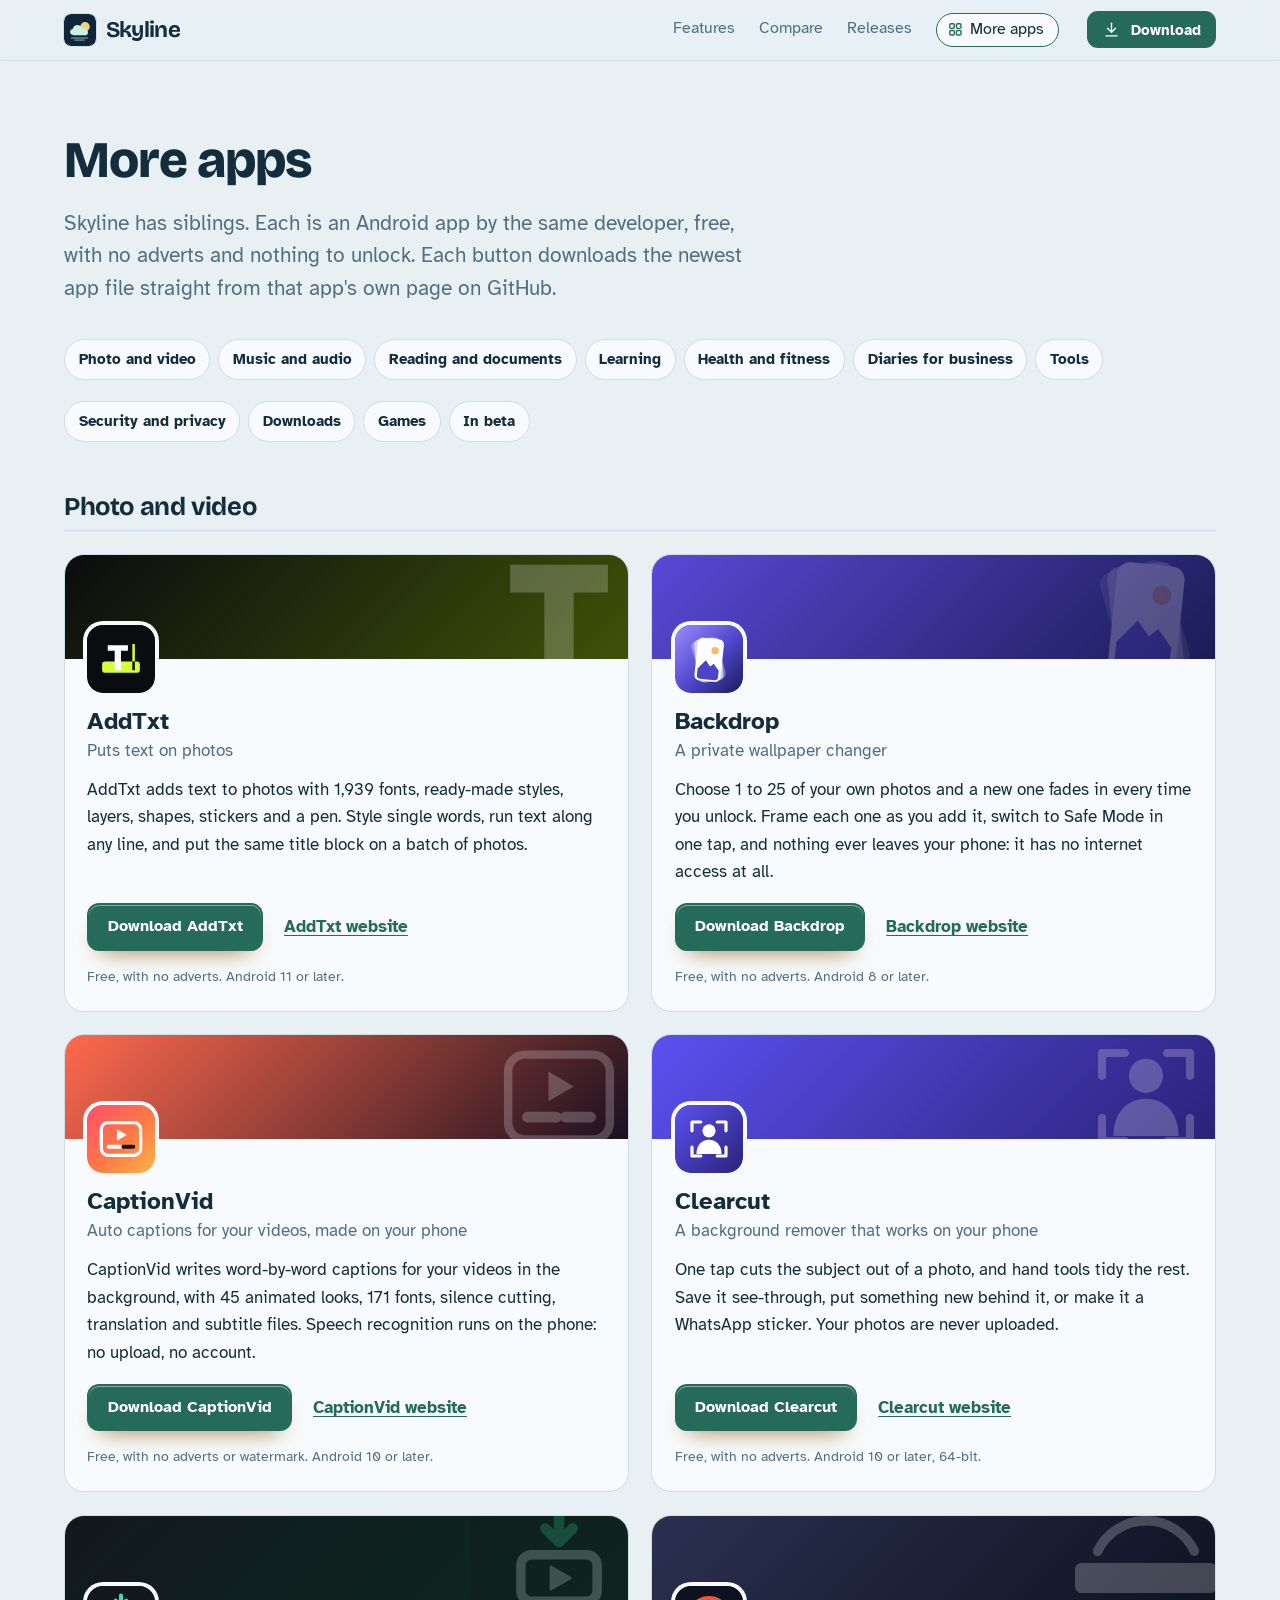
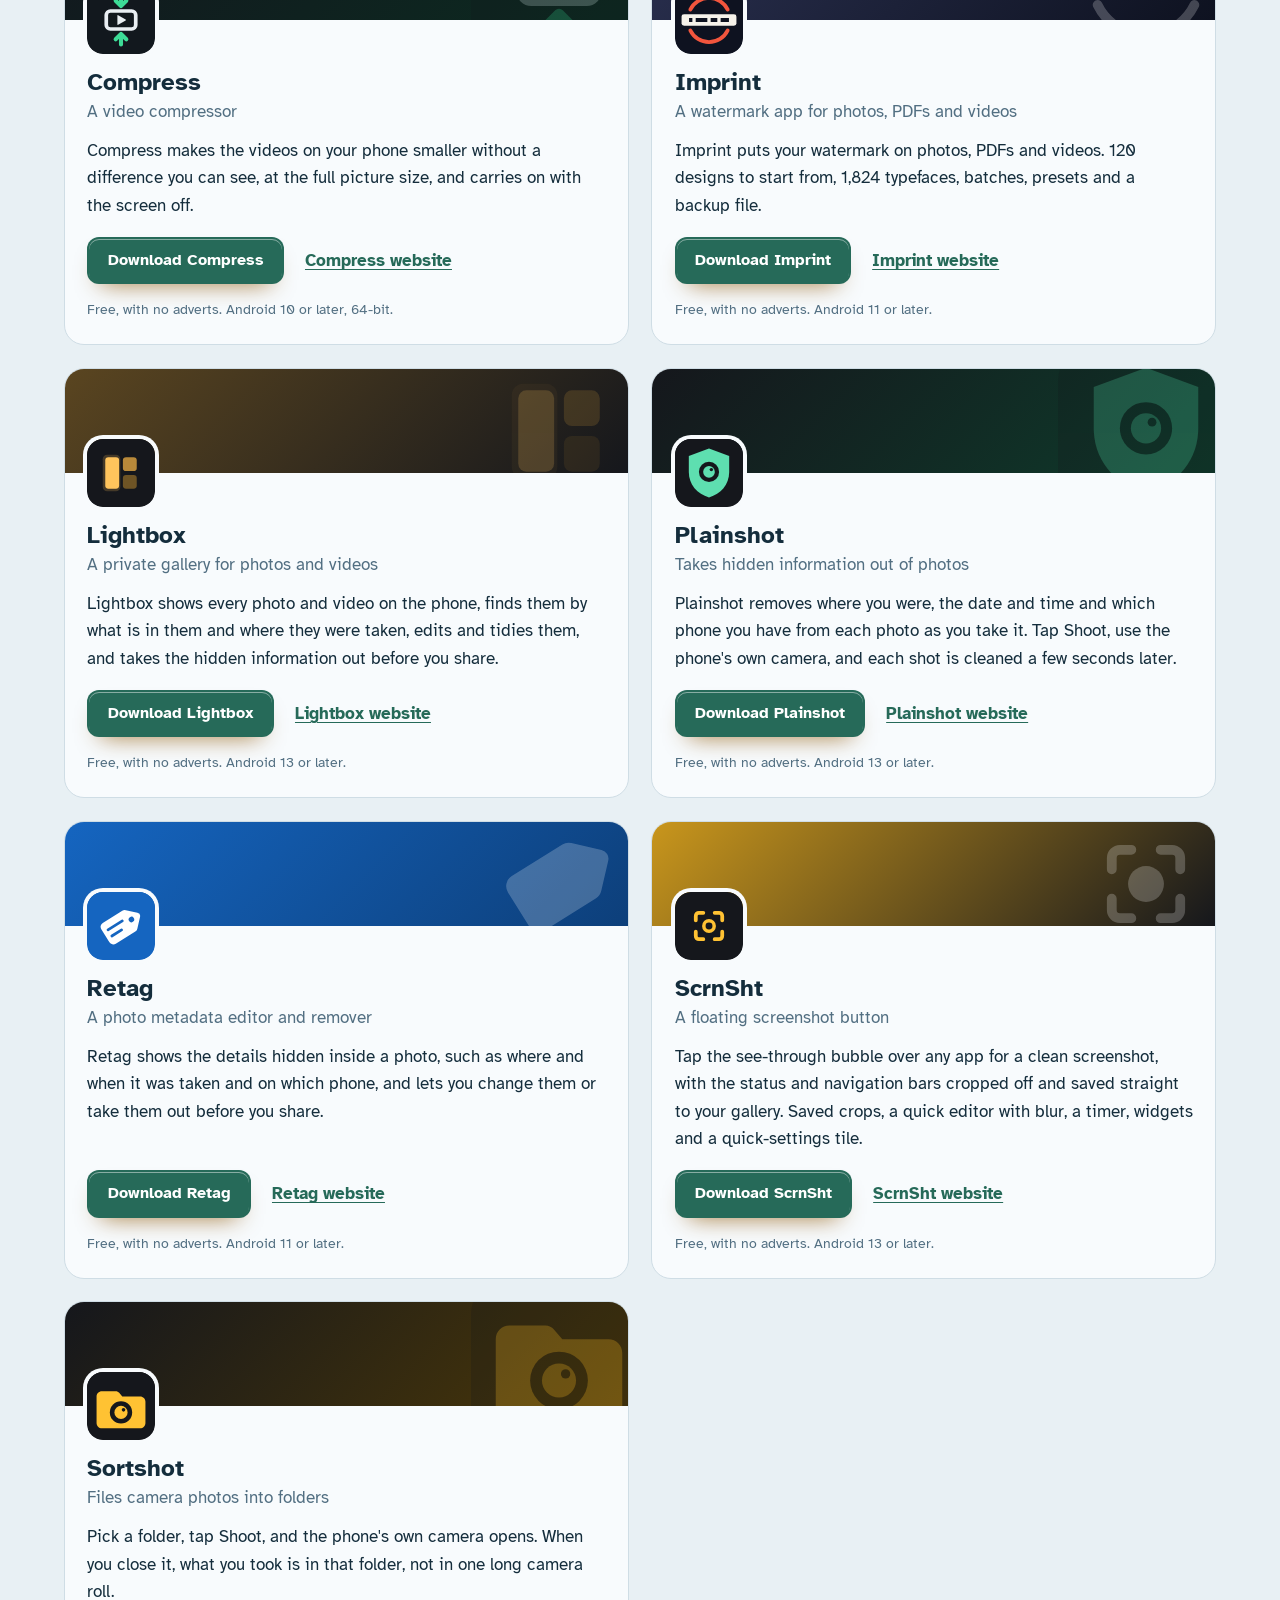
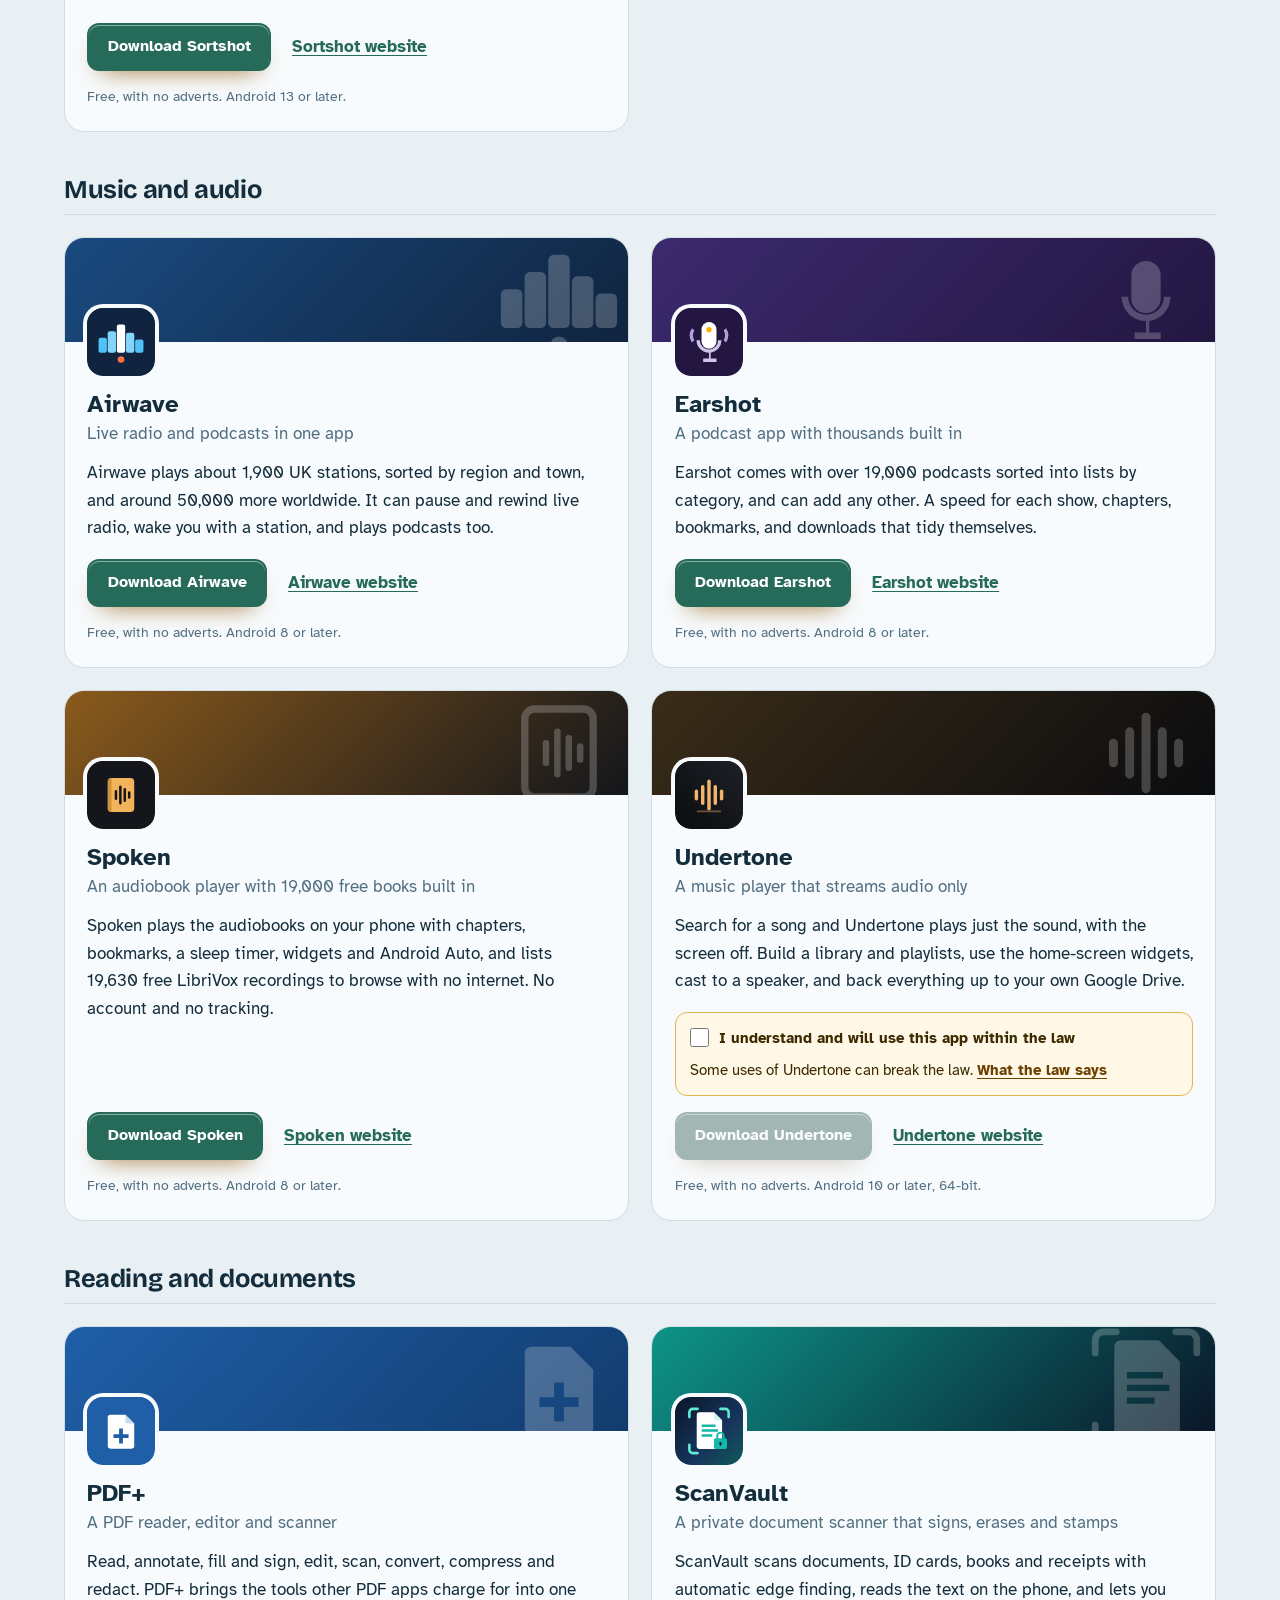
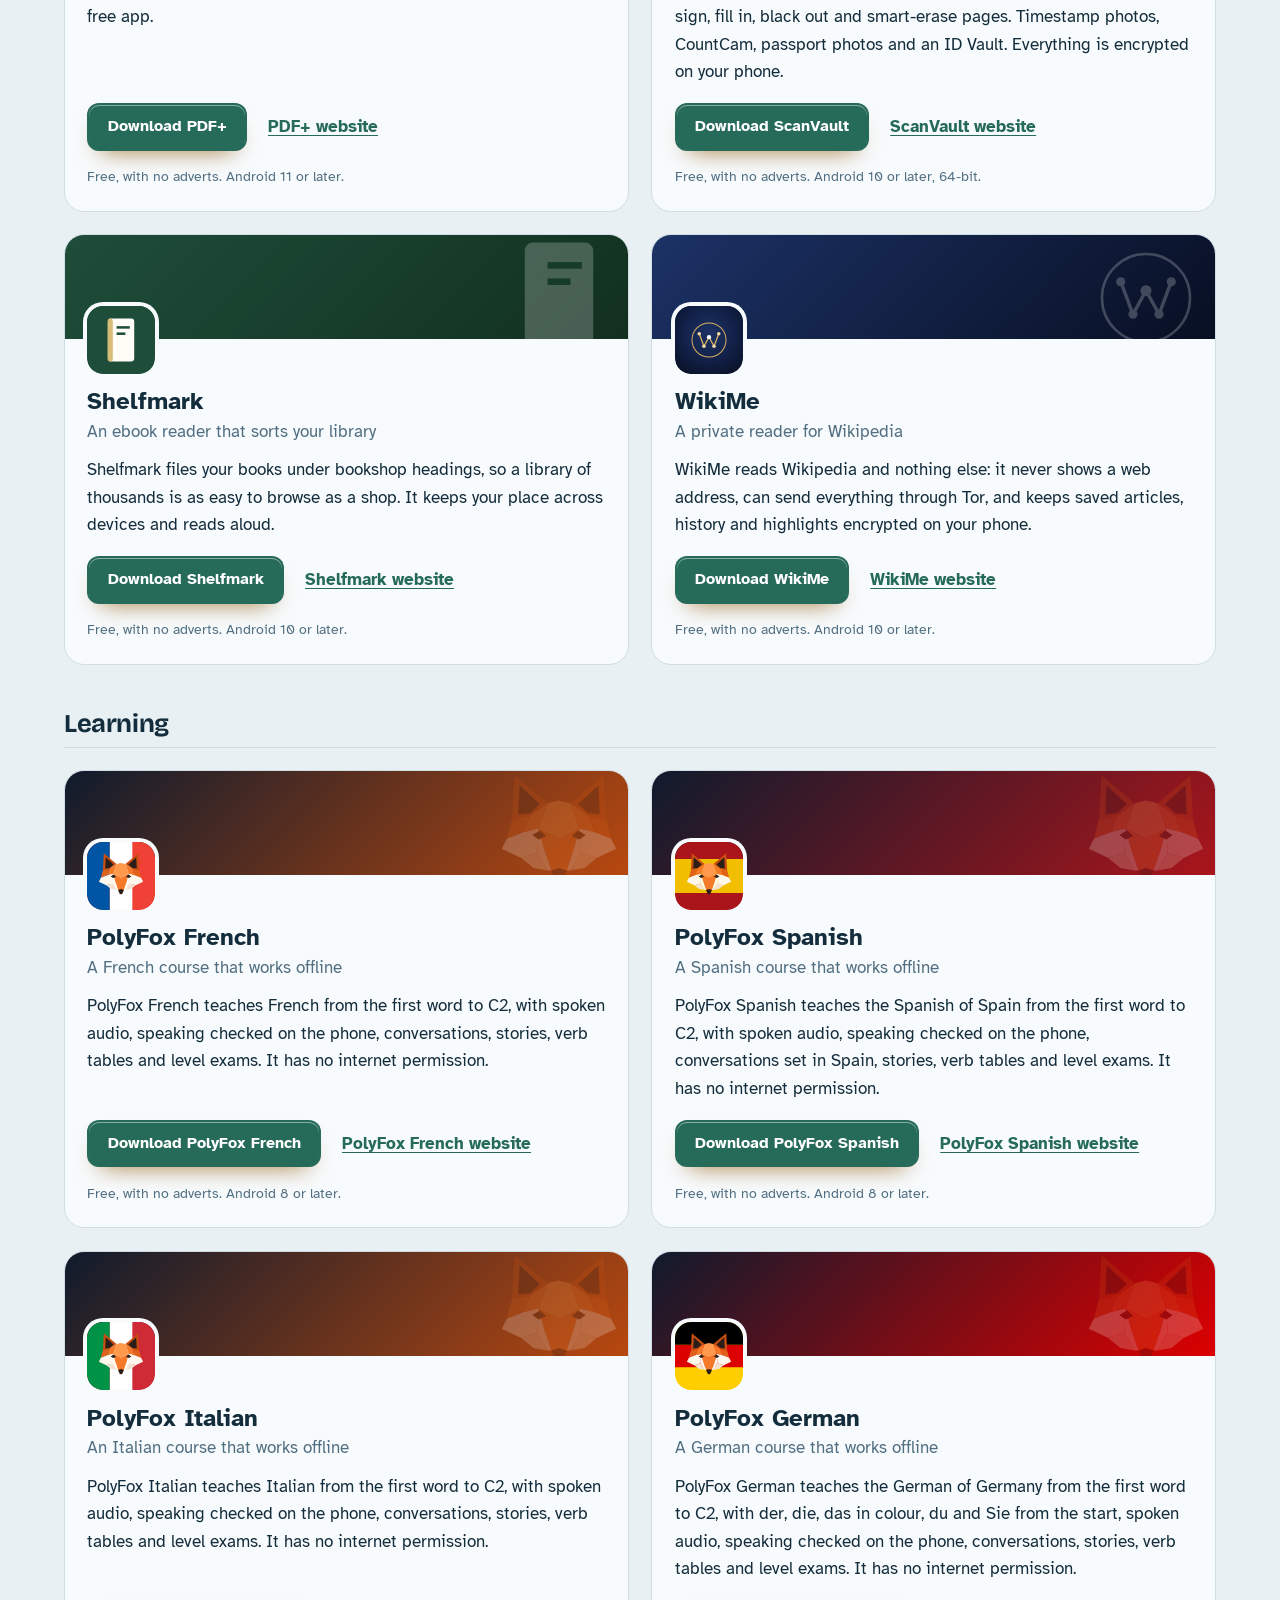
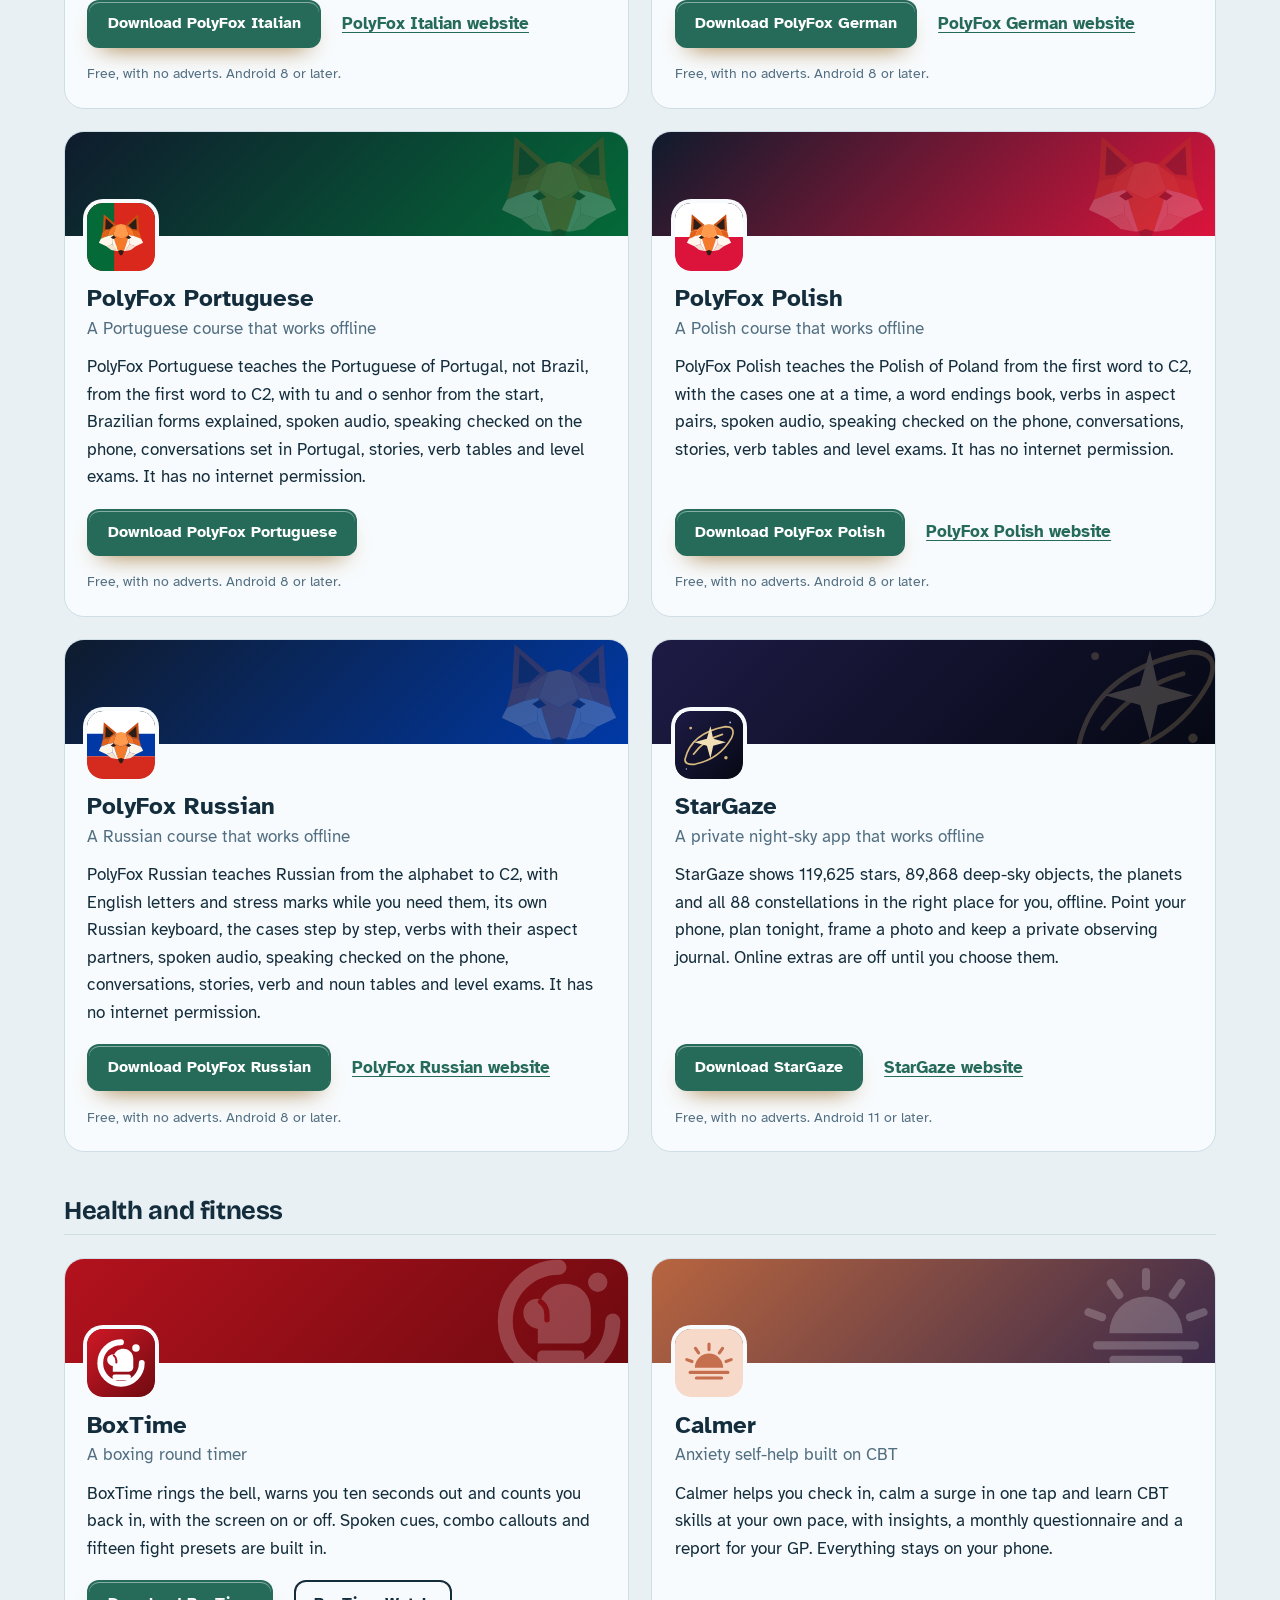
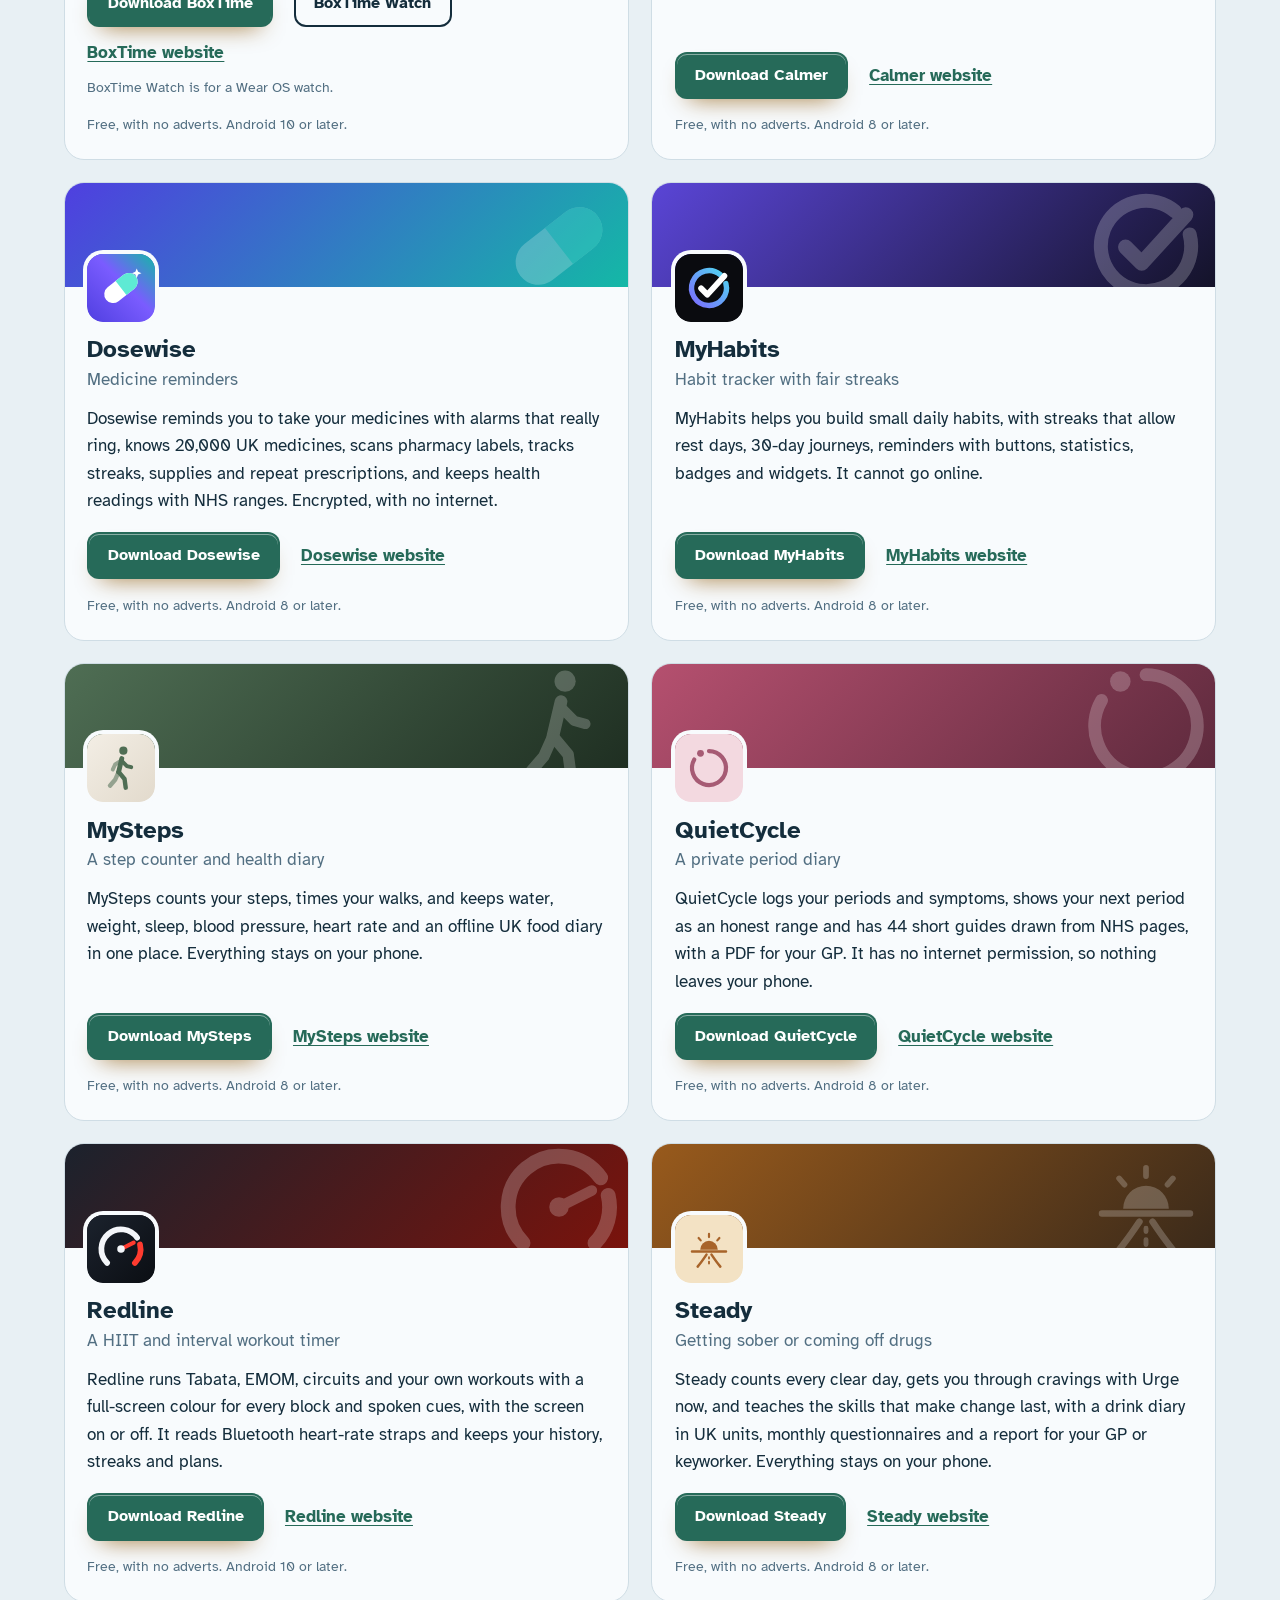
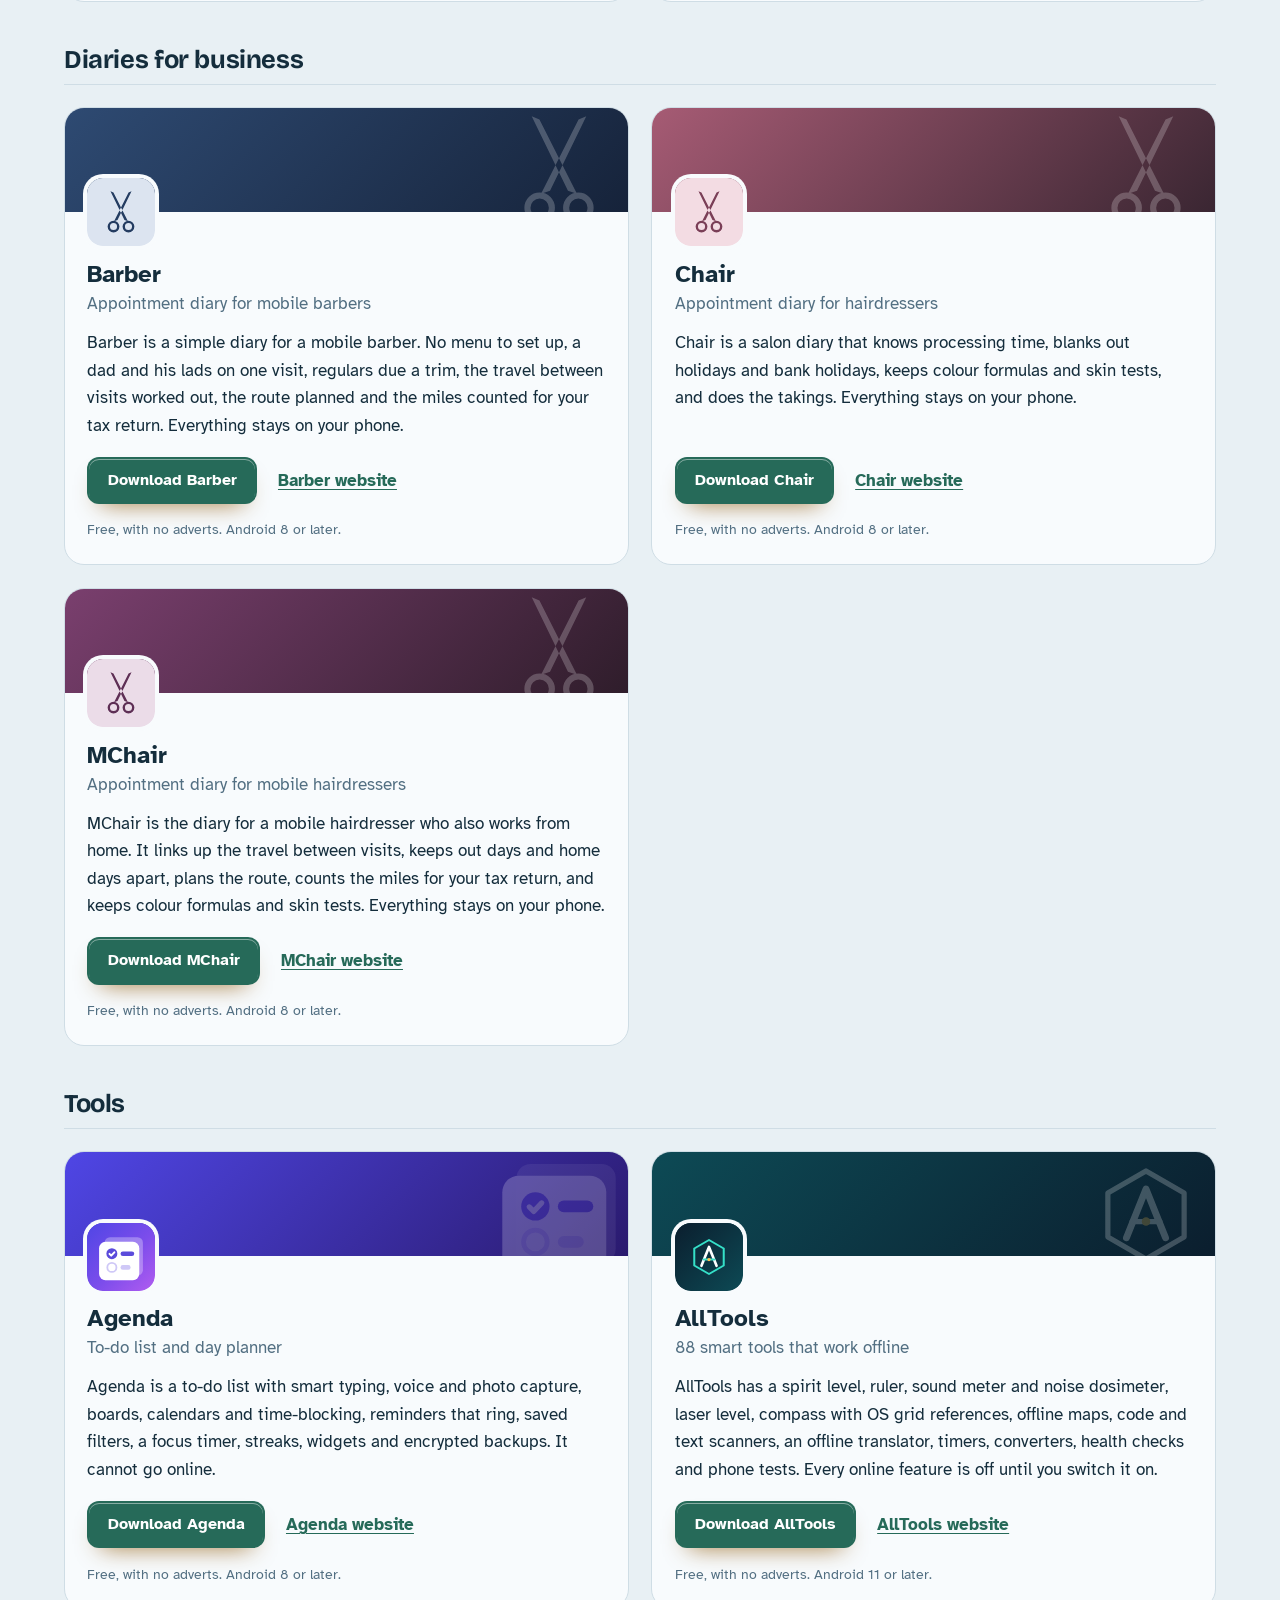
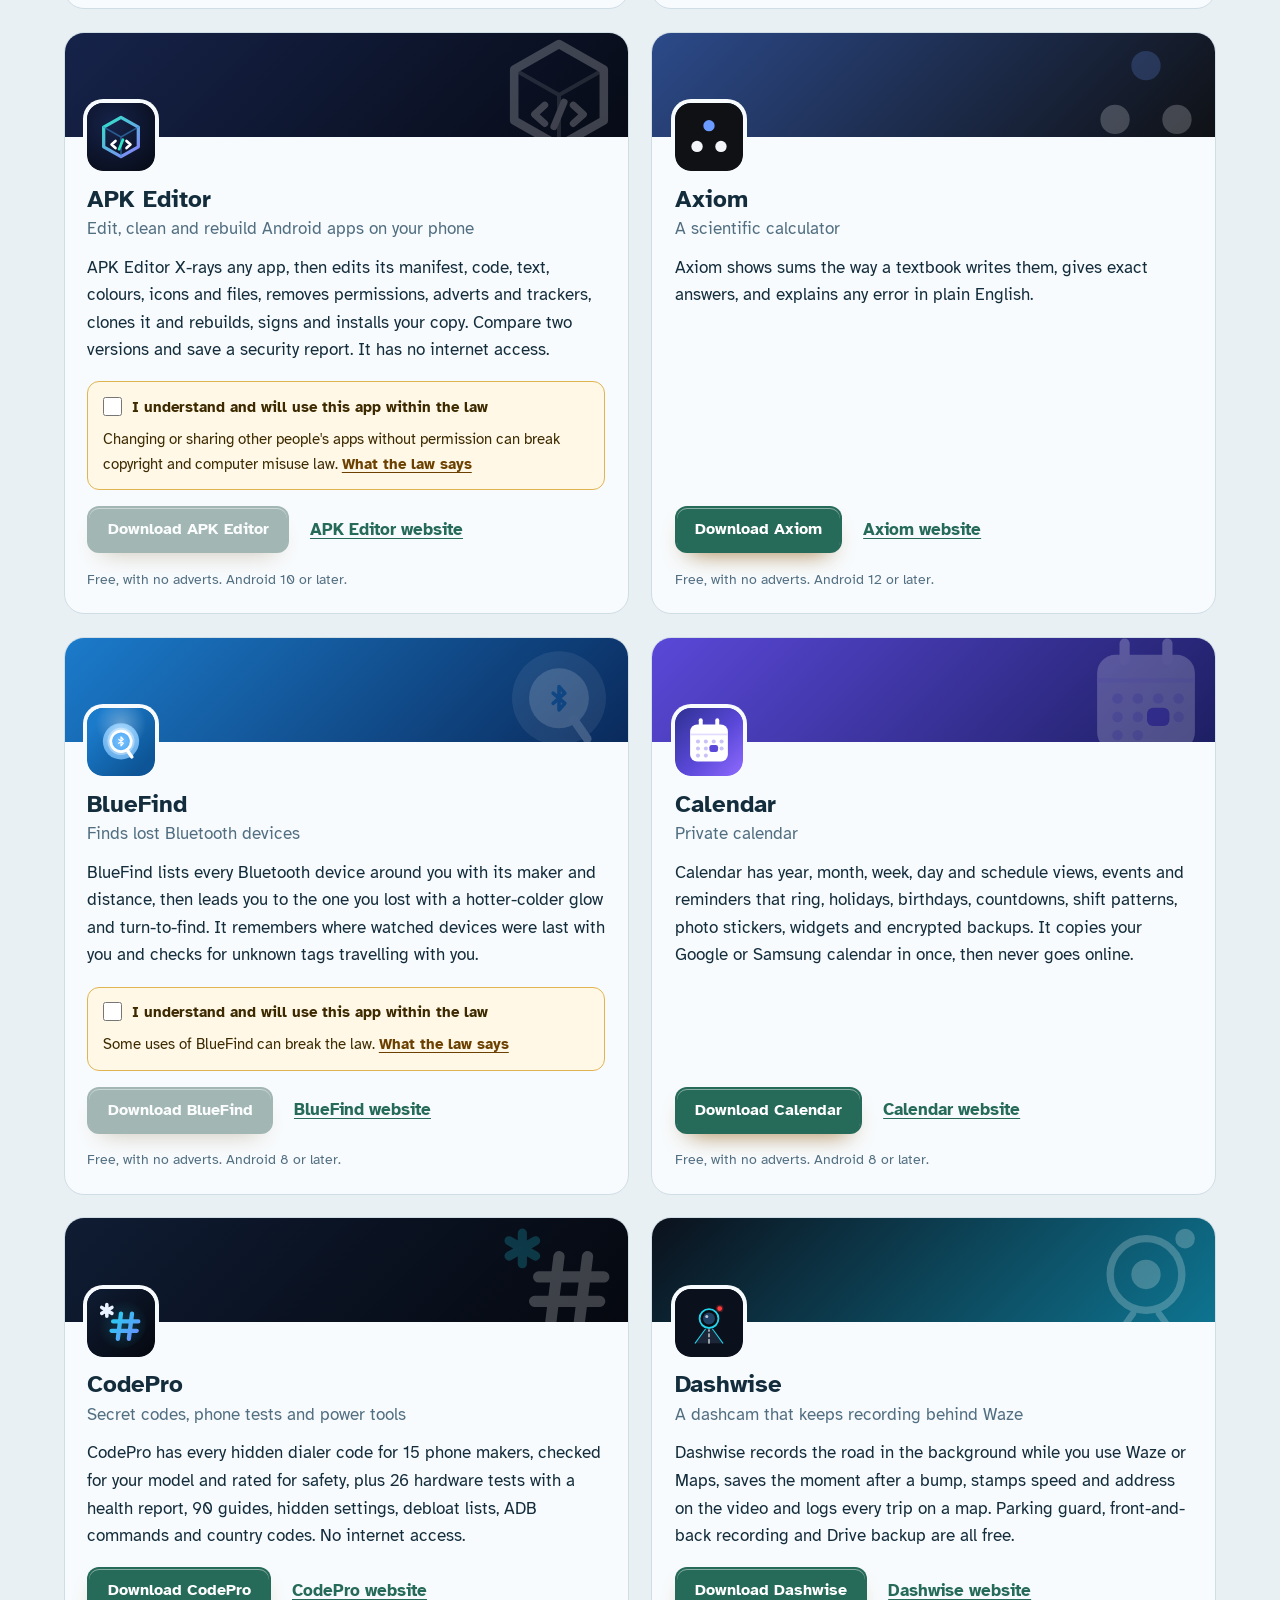
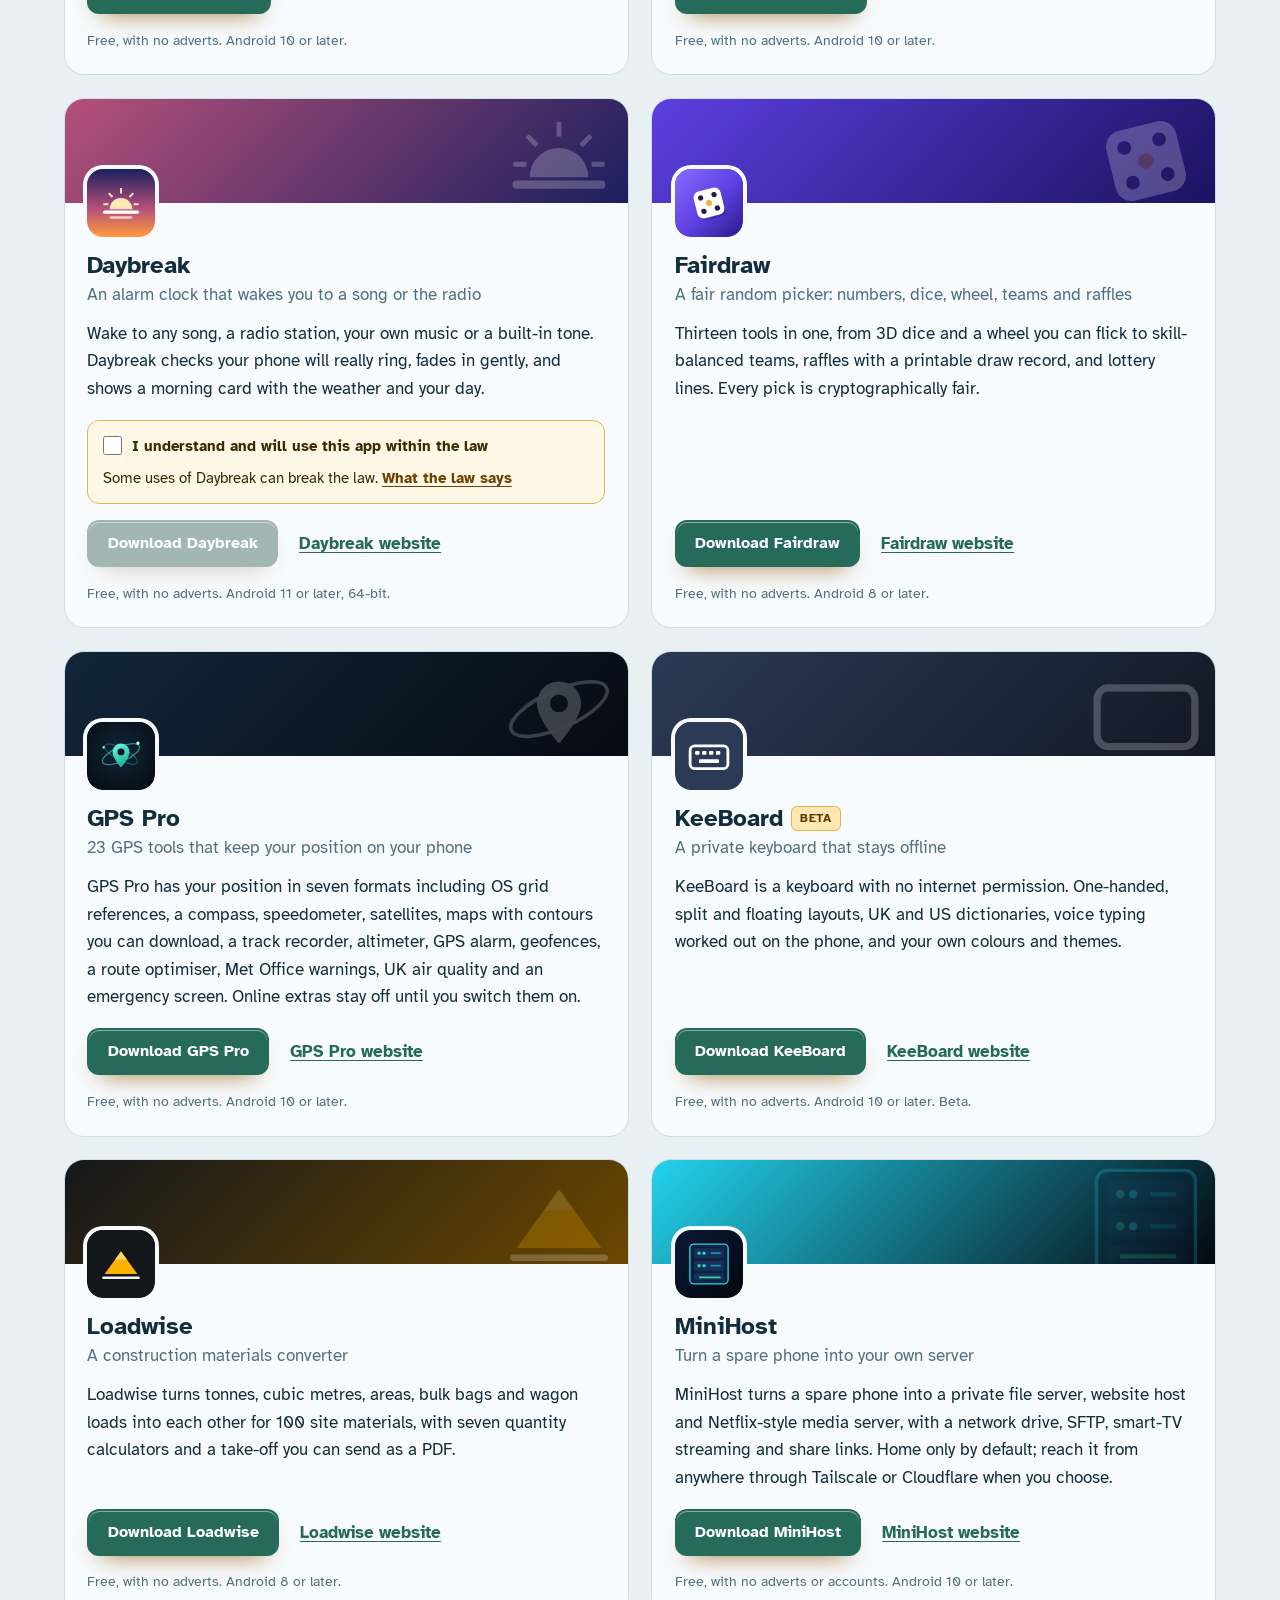
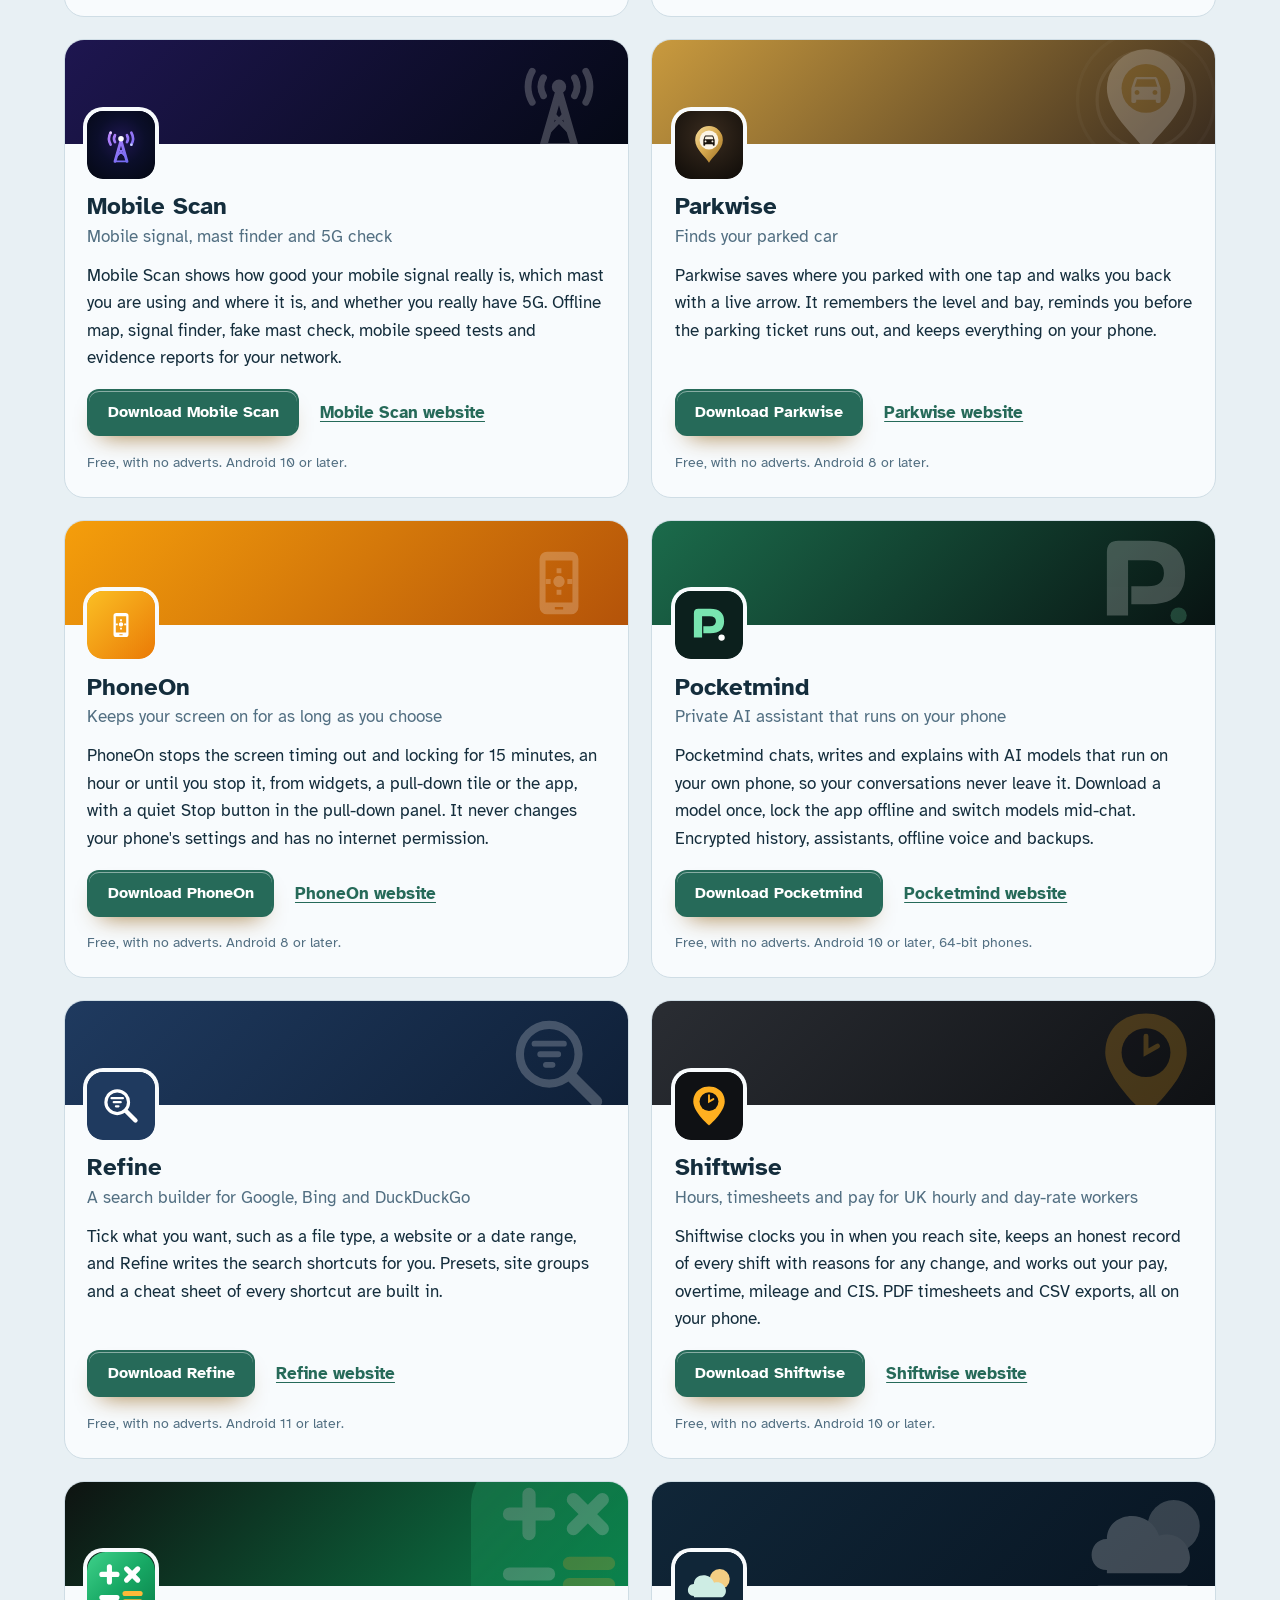
==== commit 66101433: "More apps: add APK Editor" ====
--- a/more-apps.html
+++ b/more-apps.html
@@ -4,7 +4,7 @@
 <meta charset="utf-8">
 <meta name="viewport" content="width=device-width, initial-scale=1">
 <title>More free Android apps from the maker of Skyline</title>
-<meta name="description" content="All 94 free Android apps from the maker of Skyline, in one list by category, each with its download and a link to its website.">
+<meta name="description" content="All 95 free Android apps from the maker of Skyline, in one list by category, each with its download and a link to its website.">
 <meta name="author" content="Jonathan Jackson">
 <link rel="canonical" href="https://customgpter.github.io/skyline/more-apps.html">
 <meta name="theme-color" content="#e8f0f4" media="(prefers-color-scheme: light)">
@@ -12,7 +12,7 @@
 <meta property="og:type" content="website">
 <meta property="og:site_name" content="Skyline">
 <meta property="og:title" content="More free Android apps from the maker of Skyline">
-<meta property="og:description" content="All 94 free Android apps from the maker of Skyline, in one list by category, each with its download and a link to its website.">
+<meta property="og:description" content="All 95 free Android apps from the maker of Skyline, in one list by category, each with its download and a link to its website.">
 <meta property="og:url" content="https://customgpter.github.io/skyline/more-apps.html">
 <meta property="og:image" content="https://customgpter.github.io/skyline/assets/og.png">
 <meta property="og:image:width" content="1200">
@@ -26,7 +26,7 @@
 <link rel="preload" href="./assets/fonts/atkinson-hyperlegible-latin-400-normal.woff2" as="font" type="font/woff2" crossorigin>
 <link rel="stylesheet" href="./assets/site.css?v=1">
 <link rel="stylesheet" href="./assets/house.css?v=1">
-<script type="application/ld+json">{"@context":"https://schema.org","@type":"ItemList","name":"Apps from the maker of Skyline","url":"https://customgpter.github.io/skyline/more-apps.html","itemListElement":[{"@type":"ListItem","position":1,"name":"AddTxt","url":"https://customgpter.github.io/addtxt/"},{"@type":"ListItem","position":2,"name":"Backdrop","url":"https://customgpter.github.io/backdrop/"},{"@type":"ListItem","position":3,"name":"CaptionVid","url":"https://customgpter.github.io/captionvid/"},{"@type":"ListItem","position":4,"name":"Clearcut","url":"https://customgpter.github.io/clearcut/"},{"@type":"ListItem","position":5,"name":"Compress","url":"https://customgpter.github.io/compress/"},{"@type":"ListItem","position":6,"name":"Imprint","url":"https://customgpter.github.io/imprint/"},{"@type":"ListItem","position":7,"name":"Lightbox","url":"https://customgpter.github.io/lightbox/"},{"@type":"ListItem","position":8,"name":"Plainshot","url":"https://customgpter.github.io/plainshot/"},{"@type":"ListItem","position":9,"name":"Retag","url":"https://customgpter.github.io/retag/"},{"@type":"ListItem","position":10,"name":"ScrnSht","url":"https://customgpter.github.io/scrnsht/"},{"@type":"ListItem","position":11,"name":"Sortshot","url":"https://customgpter.github.io/sortshot/"},{"@type":"ListItem","position":12,"name":"Airwave","url":"https://customgpter.github.io/airwave/"},{"@type":"ListItem","position":13,"name":"Earshot","url":"https://customgpter.github.io/earshot/"},{"@type":"ListItem","position":14,"name":"Spoken","url":"https://customgpter.github.io/spoken/"},{"@type":"ListItem","position":15,"name":"Undertone","url":"https://customgpter.github.io/undertone/"},{"@type":"ListItem","position":16,"name":"PDF+","url":"https://customgpter.github.io/pdfplus/"},{"@type":"ListItem","position":17,"name":"ScanVault","url":"https://customgpter.github.io/scanvault/"},{"@type":"ListItem","position":18,"name":"Shelfmark","url":"https://customgpter.github.io/shelfmark/"},{"@type":"ListItem","position":19,"name":"WikiMe","url":"https://customgpter.github.io/wikime/"},{"@type":"ListItem","position":20,"name":"PolyFox French","url":"https://customgpter.github.io/polyfox/"},{"@type":"ListItem","position":21,"name":"PolyFox German","url":"https://customgpter.github.io/polyfox-german/"},{"@type":"ListItem","position":22,"name":"PolyFox Polish","url":"https://customgpter.github.io/polyfox-polish/"},{"@type":"ListItem","position":23,"name":"PolyFox Russian","url":"https://customgpter.github.io/polyfox-russian/"},{"@type":"ListItem","position":24,"name":"StarGaze","url":"https://customgpter.github.io/stargaze/"},{"@type":"ListItem","position":25,"name":"BoxTime","url":"https://customgpter.github.io/boxtime/"},{"@type":"ListItem","position":26,"name":"Calmer","url":"https://customgpter.github.io/calmer/"},{"@type":"ListItem","position":27,"name":"Dosewise","url":"https://customgpter.github.io/dosewise/"},{"@type":"ListItem","position":28,"name":"MyHabits","url":"https://customgpter.github.io/myhabits/"},{"@type":"ListItem","position":29,"name":"MySteps","url":"https://customgpter.github.io/mysteps/"},{"@type":"ListItem","position":30,"name":"QuietCycle","url":"https://customgpter.github.io/quietcycle/"},{"@type":"ListItem","position":31,"name":"Redline","url":"https://customgpter.github.io/redline/"},{"@type":"ListItem","position":32,"name":"Steady","url":"https://customgpter.github.io/steady/"},{"@type":"ListItem","position":33,"name":"Barber","url":"https://customgpter.github.io/barber/"},{"@type":"ListItem","position":34,"name":"Chair","url":"https://customgpter.github.io/chair/"},{"@type":"ListItem","position":35,"name":"MChair","url":"https://customgpter.github.io/mchair/"},{"@type":"ListItem","position":36,"name":"Agenda","url":"https://customgpter.github.io/agenda/"},{"@type":"ListItem","position":37,"name":"AllTools","url":"https://customgpter.github.io/alltools/"},{"@type":"ListItem","position":38,"name":"Axiom","url":"https://customgpter.github.io/axiom/"},{"@type":"ListItem","position":39,"name":"BlueFind","url":"https://customgpter.github.io/bluefind/"},{"@type":"ListItem","position":40,"name":"Calendar","url":"https://customgpter.github.io/calendar/"},{"@type":"ListItem","position":41,"name":"CodePro","url":"https://customgpter.github.io/codepro/"},{"@type":"ListItem","position":42,"name":"Dashwise","url":"https://customgpter.github.io/dashwise/"},{"@type":"ListItem","position":43,"name":"Daybreak","url":"https://customgpter.github.io/daybreak/"},{"@type":"ListItem","position":44,"name":"Fairdraw","url":"https://customgpter.github.io/fairdraw/"},{"@type":"ListItem","position":45,"name":"GPS Pro","url":"https://customgpter.github.io/gpspro/"},{"@type":"ListItem","position":46,"name":"KeeBoard","url":"https://customgpter.github.io/keeboard/"},{"@type":"ListItem","position":47,"name":"Loadwise","url":"https://customgpter.github.io/loadwise/"},{"@type":"ListItem","position":48,"name":"MiniHost","url":"https://customgpter.github.io/minihost/"},{"@type":"ListItem","position":49,"name":"Mobile Scan","url":"https://customgpter.github.io/mobilescan/"},{"@type":"ListItem","position":50,"name":"Parkwise","url":"https://customgpter.github.io/parkwise/"},{"@type":"ListItem","position":51,"name":"Pocketmind","url":"https://customgpter.github.io/pocketmind/"},{"@type":"ListItem","position":52,"name":"Refine","url":"https://customgpter.github.io/refine/"},{"@type":"ListItem","position":53,"name":"Shiftwise","url":"https://customgpter.github.io/shiftwise/"},{"@type":"ListItem","position":54,"name":"SimpleCalc","url":"https://customgpter.github.io/simplecalc/"},{"@type":"ListItem","position":55,"name":"Skyline","url":"https://customgpter.github.io/skyline/"},{"@type":"ListItem","position":56,"name":"Slipway","url":"https://customgpter.github.io/slipway/"},{"@type":"ListItem","position":57,"name":"Tagger","url":"https://customgpter.github.io/tagger/"},{"@type":"ListItem","position":58,"name":"TotalClean","url":"https://customgpter.github.io/totalclean/"},{"@type":"ListItem","position":59,"name":"TVLink","url":"https://customgpter.github.io/tvlink/"},{"@type":"ListItem","position":60,"name":"Unbox","url":"https://customgpter.github.io/unbox/"},{"@type":"ListItem","position":61,"name":"WhatsKeep","url":"https://customgpter.github.io/whatskeep/"},{"@type":"ListItem","position":62,"name":"WiFi Scan","url":"https://customgpter.github.io/wifiscan/"},{"@type":"ListItem","position":63,"name":"Auditly","url":"https://customgpter.github.io/auditly/"},{"@type":"ListItem","position":64,"name":"Backchannel","url":"https://customgpter.github.io/backchannel/"},{"@type":"ListItem","position":65,"name":"ENotes","url":"https://customgpter.github.io/enotes/"},{"@type":"ListItem","position":66,"name":"FindMe","url":"https://customgpter.github.io/findme/"},{"@type":"ListItem","position":67,"name":"iLock","url":"https://customgpter.github.io/ilock/"},{"@type":"ListItem","position":68,"name":"ImSafe","url":"https://customgpter.github.io/imsafe/"},{"@type":"ListItem","position":69,"name":"IShred","url":"https://customgpter.github.io/ishred/"},{"@type":"ListItem","position":70,"name":"LockBox","url":"https://customgpter.github.io/lockbox/"},{"@type":"ListItem","position":71,"name":"PassVault","url":"https://customgpter.github.io/passvault/"},{"@type":"ListItem","position":72,"name":"SpyFind","url":"https://customgpter.github.io/spyfind/"},{"@type":"ListItem","position":73,"name":"TextWipe","url":"https://customgpter.github.io/textwipe/"},{"@type":"ListItem","position":74,"name":"Tracewire","url":"https://customgpter.github.io/tracewire/"},{"@type":"ListItem","position":75,"name":"Vigil","url":"https://customgpter.github.io/vigil/"},{"@type":"ListItem","position":76,"name":"Grab","url":"https://customgpter.github.io/grab/"},{"@type":"ListItem","position":77,"name":"Swarm","url":"https://customgpter.github.io/swarm/"},{"@type":"ListItem","position":78,"name":"Plane Games","url":"https://customgpter.github.io/plane-games/"},{"@type":"ListItem","position":79,"name":"Ninefold","url":"https://customgpter.github.io/ninefold/"},{"@type":"ListItem","position":80,"name":"Cubewise","url":"https://customgpter.github.io/cubewise/"},{"@type":"ListItem","position":81,"name":"Tilewise","url":"https://customgpter.github.io/tilewise/"},{"@type":"ListItem","position":82,"name":"Letterwise","url":"https://customgpter.github.io/letterwise/"},{"@type":"ListItem","position":83,"name":"Kingside","url":"https://customgpter.github.io/kingside/"},{"@type":"ListItem","position":84,"name":"Deckhand","url":"https://customgpter.github.io/deckhand/"},{"@type":"ListItem","position":85,"name":"SNESForge","url":"https://customgpter.github.io/snesforge/"},{"@type":"ListItem","position":86,"name":"Fame Boy","url":"https://customgpter.github.io/fameboy/"},{"@type":"ListItem","position":87,"name":"PSPPro","url":"https://customgpter.github.io/psppro/"},{"@type":"ListItem","position":88,"name":"MegaGen","url":"https://customgpter.github.io/megagen/"},{"@type":"ListItem","position":89,"name":"QVR","url":"https://customgpter.github.io/qvr/"},{"@type":"ListItem","position":90,"name":"QVR Watch","url":"https://customgpter.github.io/qvr-watch/"},{"@type":"ListItem","position":91,"name":"QVRLite","url":"https://customgpter.github.io/qvrlite/"},{"@type":"ListItem","position":92,"name":"Onionz","url":"https://customgpter.github.io/onionz/"},{"@type":"ListItem","position":93,"name":"OnionzWeb","url":"https://customgpter.github.io/onionzweb/"}]}</script>
+<script type="application/ld+json">{"@context":"https://schema.org","@type":"ItemList","name":"Apps from the maker of Skyline","url":"https://customgpter.github.io/skyline/more-apps.html","itemListElement":[{"@type":"ListItem","position":1,"name":"AddTxt","url":"https://customgpter.github.io/addtxt/"},{"@type":"ListItem","position":2,"name":"Backdrop","url":"https://customgpter.github.io/backdrop/"},{"@type":"ListItem","position":3,"name":"CaptionVid","url":"https://customgpter.github.io/captionvid/"},{"@type":"ListItem","position":4,"name":"Clearcut","url":"https://customgpter.github.io/clearcut/"},{"@type":"ListItem","position":5,"name":"Compress","url":"https://customgpter.github.io/compress/"},{"@type":"ListItem","position":6,"name":"Imprint","url":"https://customgpter.github.io/imprint/"},{"@type":"ListItem","position":7,"name":"Lightbox","url":"https://customgpter.github.io/lightbox/"},{"@type":"ListItem","position":8,"name":"Plainshot","url":"https://customgpter.github.io/plainshot/"},{"@type":"ListItem","position":9,"name":"Retag","url":"https://customgpter.github.io/retag/"},{"@type":"ListItem","position":10,"name":"ScrnSht","url":"https://customgpter.github.io/scrnsht/"},{"@type":"ListItem","position":11,"name":"Sortshot","url":"https://customgpter.github.io/sortshot/"},{"@type":"ListItem","position":12,"name":"Airwave","url":"https://customgpter.github.io/airwave/"},{"@type":"ListItem","position":13,"name":"Earshot","url":"https://customgpter.github.io/earshot/"},{"@type":"ListItem","position":14,"name":"Spoken","url":"https://customgpter.github.io/spoken/"},{"@type":"ListItem","position":15,"name":"Undertone","url":"https://customgpter.github.io/undertone/"},{"@type":"ListItem","position":16,"name":"PDF+","url":"https://customgpter.github.io/pdfplus/"},{"@type":"ListItem","position":17,"name":"ScanVault","url":"https://customgpter.github.io/scanvault/"},{"@type":"ListItem","position":18,"name":"Shelfmark","url":"https://customgpter.github.io/shelfmark/"},{"@type":"ListItem","position":19,"name":"WikiMe","url":"https://customgpter.github.io/wikime/"},{"@type":"ListItem","position":20,"name":"PolyFox French","url":"https://customgpter.github.io/polyfox/"},{"@type":"ListItem","position":21,"name":"PolyFox German","url":"https://customgpter.github.io/polyfox-german/"},{"@type":"ListItem","position":22,"name":"PolyFox Polish","url":"https://customgpter.github.io/polyfox-polish/"},{"@type":"ListItem","position":23,"name":"PolyFox Russian","url":"https://customgpter.github.io/polyfox-russian/"},{"@type":"ListItem","position":24,"name":"StarGaze","url":"https://customgpter.github.io/stargaze/"},{"@type":"ListItem","position":25,"name":"BoxTime","url":"https://customgpter.github.io/boxtime/"},{"@type":"ListItem","position":26,"name":"Calmer","url":"https://customgpter.github.io/calmer/"},{"@type":"ListItem","position":27,"name":"Dosewise","url":"https://customgpter.github.io/dosewise/"},{"@type":"ListItem","position":28,"name":"MyHabits","url":"https://customgpter.github.io/myhabits/"},{"@type":"ListItem","position":29,"name":"MySteps","url":"https://customgpter.github.io/mysteps/"},{"@type":"ListItem","position":30,"name":"QuietCycle","url":"https://customgpter.github.io/quietcycle/"},{"@type":"ListItem","position":31,"name":"Redline","url":"https://customgpter.github.io/redline/"},{"@type":"ListItem","position":32,"name":"Steady","url":"https://customgpter.github.io/steady/"},{"@type":"ListItem","position":33,"name":"Barber","url":"https://customgpter.github.io/barber/"},{"@type":"ListItem","position":34,"name":"Chair","url":"https://customgpter.github.io/chair/"},{"@type":"ListItem","position":35,"name":"MChair","url":"https://customgpter.github.io/mchair/"},{"@type":"ListItem","position":36,"name":"Agenda","url":"https://customgpter.github.io/agenda/"},{"@type":"ListItem","position":37,"name":"AllTools","url":"https://customgpter.github.io/alltools/"},{"@type":"ListItem","position":38,"name":"APK Editor","url":"https://customgpter.github.io/apkeditor/"},{"@type":"ListItem","position":39,"name":"Axiom","url":"https://customgpter.github.io/axiom/"},{"@type":"ListItem","position":40,"name":"BlueFind","url":"https://customgpter.github.io/bluefind/"},{"@type":"ListItem","position":41,"name":"Calendar","url":"https://customgpter.github.io/calendar/"},{"@type":"ListItem","position":42,"name":"CodePro","url":"https://customgpter.github.io/codepro/"},{"@type":"ListItem","position":43,"name":"Dashwise","url":"https://customgpter.github.io/dashwise/"},{"@type":"ListItem","position":44,"name":"Daybreak","url":"https://customgpter.github.io/daybreak/"},{"@type":"ListItem","position":45,"name":"Fairdraw","url":"https://customgpter.github.io/fairdraw/"},{"@type":"ListItem","position":46,"name":"GPS Pro","url":"https://customgpter.github.io/gpspro/"},{"@type":"ListItem","position":47,"name":"KeeBoard","url":"https://customgpter.github.io/keeboard/"},{"@type":"ListItem","position":48,"name":"Loadwise","url":"https://customgpter.github.io/loadwise/"},{"@type":"ListItem","position":49,"name":"MiniHost","url":"https://customgpter.github.io/minihost/"},{"@type":"ListItem","position":50,"name":"Mobile Scan","url":"https://customgpter.github.io/mobilescan/"},{"@type":"ListItem","position":51,"name":"Parkwise","url":"https://customgpter.github.io/parkwise/"},{"@type":"ListItem","position":52,"name":"Pocketmind","url":"https://customgpter.github.io/pocketmind/"},{"@type":"ListItem","position":53,"name":"Refine","url":"https://customgpter.github.io/refine/"},{"@type":"ListItem","position":54,"name":"Shiftwise","url":"https://customgpter.github.io/shiftwise/"},{"@type":"ListItem","position":55,"name":"SimpleCalc","url":"https://customgpter.github.io/simplecalc/"},{"@type":"ListItem","position":56,"name":"Skyline","url":"https://customgpter.github.io/skyline/"},{"@type":"ListItem","position":57,"name":"Slipway","url":"https://customgpter.github.io/slipway/"},{"@type":"ListItem","position":58,"name":"Tagger","url":"https://customgpter.github.io/tagger/"},{"@type":"ListItem","position":59,"name":"TotalClean","url":"https://customgpter.github.io/totalclean/"},{"@type":"ListItem","position":60,"name":"TVLink","url":"https://customgpter.github.io/tvlink/"},{"@type":"ListItem","position":61,"name":"Unbox","url":"https://customgpter.github.io/unbox/"},{"@type":"ListItem","position":62,"name":"WhatsKeep","url":"https://customgpter.github.io/whatskeep/"},{"@type":"ListItem","position":63,"name":"WiFi Scan","url":"https://customgpter.github.io/wifiscan/"},{"@type":"ListItem","position":64,"name":"Auditly","url":"https://customgpter.github.io/auditly/"},{"@type":"ListItem","position":65,"name":"Backchannel","url":"https://customgpter.github.io/backchannel/"},{"@type":"ListItem","position":66,"name":"ENotes","url":"https://customgpter.github.io/enotes/"},{"@type":"ListItem","position":67,"name":"FindMe","url":"https://customgpter.github.io/findme/"},{"@type":"ListItem","position":68,"name":"iLock","url":"https://customgpter.github.io/ilock/"},{"@type":"ListItem","position":69,"name":"ImSafe","url":"https://customgpter.github.io/imsafe/"},{"@type":"ListItem","position":70,"name":"IShred","url":"https://customgpter.github.io/ishred/"},{"@type":"ListItem","position":71,"name":"LockBox","url":"https://customgpter.github.io/lockbox/"},{"@type":"ListItem","position":72,"name":"PassVault","url":"https://customgpter.github.io/passvault/"},{"@type":"ListItem","position":73,"name":"SpyFind","url":"https://customgpter.github.io/spyfind/"},{"@type":"ListItem","position":74,"name":"TextWipe","url":"https://customgpter.github.io/textwipe/"},{"@type":"ListItem","position":75,"name":"Tracewire","url":"https://customgpter.github.io/tracewire/"},{"@type":"ListItem","position":76,"name":"Vigil","url":"https://customgpter.github.io/vigil/"},{"@type":"ListItem","position":77,"name":"Grab","url":"https://customgpter.github.io/grab/"},{"@type":"ListItem","position":78,"name":"Swarm","url":"https://customgpter.github.io/swarm/"},{"@type":"ListItem","position":79,"name":"Plane Games","url":"https://customgpter.github.io/plane-games/"},{"@type":"ListItem","position":80,"name":"Ninefold","url":"https://customgpter.github.io/ninefold/"},{"@type":"ListItem","position":81,"name":"Cubewise","url":"https://customgpter.github.io/cubewise/"},{"@type":"ListItem","position":82,"name":"Tilewise","url":"https://customgpter.github.io/tilewise/"},{"@type":"ListItem","position":83,"name":"Letterwise","url":"https://customgpter.github.io/letterwise/"},{"@type":"ListItem","position":84,"name":"Kingside","url":"https://customgpter.github.io/kingside/"},{"@type":"ListItem","position":85,"name":"Deckhand","url":"https://customgpter.github.io/deckhand/"},{"@type":"ListItem","position":86,"name":"SNESForge","url":"https://customgpter.github.io/snesforge/"},{"@type":"ListItem","position":87,"name":"Fame Boy","url":"https://customgpter.github.io/fameboy/"},{"@type":"ListItem","position":88,"name":"PSPPro","url":"https://customgpter.github.io/psppro/"},{"@type":"ListItem","position":89,"name":"MegaGen","url":"https://customgpter.github.io/megagen/"},{"@type":"ListItem","position":90,"name":"QVR","url":"https://customgpter.github.io/qvr/"},{"@type":"ListItem","position":91,"name":"QVR Watch","url":"https://customgpter.github.io/qvr-watch/"},{"@type":"ListItem","position":92,"name":"QVRLite","url":"https://customgpter.github.io/qvrlite/"},{"@type":"ListItem","position":93,"name":"Onionz","url":"https://customgpter.github.io/onionz/"},{"@type":"ListItem","position":94,"name":"OnionzWeb","url":"https://customgpter.github.io/onionzweb/"}]}</script>
 <link rel="stylesheet" href="./assets/apps-list.css?v=1">
 <script src="./assets/apps-list.js?v=1" defer></script>
 </head>
@@ -86,7 +86,7 @@
 <li class="mapp" style="--b:#7a3f6e;--b2:#2f1d2b"><div class="mapp-cover" aria-hidden="true"><svg viewBox="0 0 108 108"><g transform="translate(54 54) scale(1.25) translate(-54 -52)"><path fill="#fff" fill-rule="evenodd" d="M37 70.5a7.5 7.5 0 1 0 15 0a7.5 7.5 0 1 0-15 0zM40 70.5a4.5 4.5 0 1 0 9 0a4.5 4.5 0 1 0-9 0zM56 70.5a7.5 7.5 0 1 0 15 0a7.5 7.5 0 1 0-15 0zM59 70.5a4.5 4.5 0 1 0 9 0a4.5 4.5 0 1 0-9 0z"/><path fill="#fff" d="M45.2 63.6 49.6 62.2 67.4 25.6 63.6 27.2zM62.8 63.6 58.4 62.2 40.6 25.6 44.4 27.2z"/><circle cx="54" cy="49.8" r="1.8" fill="none"/></g></svg></div><div class="mapp-body"><svg class="mapp-icon" viewBox="0 0 108 108" aria-hidden="true"><rect width="108" height="108" rx="24" fill="#EBDCE8"/><g transform="translate(54 54) scale(1.25) translate(-54 -52)"><path fill="#5E2F55" fill-rule="evenodd" d="M37 70.5a7.5 7.5 0 1 0 15 0a7.5 7.5 0 1 0-15 0zM40 70.5a4.5 4.5 0 1 0 9 0a4.5 4.5 0 1 0-9 0zM56 70.5a7.5 7.5 0 1 0 15 0a7.5 7.5 0 1 0-15 0zM59 70.5a4.5 4.5 0 1 0 9 0a4.5 4.5 0 1 0-9 0z"/><path fill="#5E2F55" d="M45.2 63.6 49.6 62.2 67.4 25.6 63.6 27.2zM62.8 63.6 58.4 62.2 40.6 25.6 44.4 27.2z"/><circle cx="54" cy="49.8" r="1.8" fill="#EBDCE8"/></g></svg><h3>MChair</h3><p class="mapp-kind">Appointment diary for mobile hairdressers</p><p class="mapp-say">MChair is the diary for a mobile hairdresser who also works from home. It links up the travel between visits, keeps out days and home days apart, plans the route, counts the miles for your tax return, and keeps colour formulas and skin tests. Everything stays on your phone.</p><p class="mapp-go"><a class="button" href="https://github.com/CustomGPTer/mchair/releases/latest/download/MChair.apk">Download MChair</a><a class="mapp-site" href="https://customgpter.github.io/mchair/">MChair website</a></p><p class="mapp-needs">Free, with no adverts. Android 8 or later.</p></div></li></ul></div>
 <div class="mapps-group" role="group" aria-labelledby="apps-tools"><h2 class="mapps-cat" id="apps-tools">Tools</h2>
 <ul class="mapps"><li class="mapp" style="--b:#4f46e5;--b2:#2a1a6e"><div class="mapp-cover" aria-hidden="true"><svg viewBox="0 0 108 108"><g transform="translate(54 56) scale(1.45) translate(-52 -56)"><rect x="34" y="33" width="42" height="42" rx="6" fill="#fff" fill-opacity=".3"/><rect x="28" y="38" width="44" height="42" rx="7" fill="#fff" fill-opacity=".95"/><circle cx="42" cy="51" r="6" fill="#5b4bdb"/><path d="M39.4 51.2l1.9 1.9 3.4-3.6" stroke="#fff" stroke-width="2.2" fill="none" stroke-linecap="round" stroke-linejoin="round"/><rect x="51.5" y="48.5" width="15" height="5" rx="2.5" fill="#5b4bdb"/><circle cx="42" cy="66" r="5" fill="none" stroke="#cfc8f7" stroke-width="2"/><rect x="51.5" y="63.5" width="11" height="5" rx="2.5" fill="#cfc8f7"/></g></svg></div><div class="mapp-body"><svg class="mapp-icon" viewBox="0 0 108 108" aria-hidden="true"><defs><linearGradient id="i-agenda-agi" x1="0" y1="0" x2="1" y2="1"><stop offset="0" stop-color="#4f46e5"/><stop offset=".55" stop-color="#7c4deb"/><stop offset="1" stop-color="#b15cf0"/></linearGradient></defs><rect width="108" height="108" rx="24" fill="url(#i-agenda-agi)"/><g transform="translate(54 56) scale(1.45) translate(-52 -56)"><rect x="34" y="33" width="42" height="42" rx="6" fill="#fff" fill-opacity=".3"/><rect x="28" y="38" width="44" height="42" rx="7" fill="#fff"/><circle cx="42" cy="51" r="6" fill="#5b4bdb"/><path d="M39.4 51.2l1.9 1.9 3.4-3.6" stroke="#fff" stroke-width="2.2" fill="none" stroke-linecap="round" stroke-linejoin="round"/><rect x="51.5" y="48.5" width="15" height="5" rx="2.5" fill="#5b4bdb"/><circle cx="42" cy="66" r="5" fill="none" stroke="#cfc8f7" stroke-width="2"/><rect x="51.5" y="63.5" width="11" height="5" rx="2.5" fill="#cfc8f7"/></g></svg><h3>Agenda</h3><p class="mapp-kind">To-do list and day planner</p><p class="mapp-say">Agenda is a to-do list with smart typing, voice and photo capture, boards, calendars and time-blocking, reminders that ring, saved filters, a focus timer, streaks, widgets and encrypted backups. It cannot go online.</p><p class="mapp-go"><a class="button" href="https://github.com/CustomGPTer/agenda/releases/latest/download/Agenda.apk">Download Agenda</a><a class="mapp-site" href="https://customgpter.github.io/agenda/">Agenda website</a></p><p class="mapp-needs">Free, with no adverts. Android 8 or later.</p></div></li>
-<li class="mapp" style="--b:#0d4a55;--b2:#0b1e2e"><div class="mapp-cover" aria-hidden="true"><svg viewBox="0 0 108 108"><path d="M54 27L77.4 40.5L77.4 67.5L54 81L30.6 67.5L30.6 40.5Z" stroke="#fff" stroke-width="3.2" stroke-linejoin="round" fill="none"/><path d="M42 68L54 38L66 68" stroke="#fff" stroke-width="4.2" stroke-linecap="round" stroke-linejoin="round" fill="none"/><path d="M45.5 58L62.5 58" stroke="#fff" stroke-width="3.2" stroke-linecap="round"/><circle cx="54" cy="58" r="2.6" fill="#ffc24b"/></svg></div><div class="mapp-body"><svg class="mapp-icon" viewBox="0 0 108 108" aria-hidden="true"><defs><linearGradient id="i-alltools-atbg" x1="0" y1="0" x2="1" y2="1"><stop offset="0" stop-color="#0b1e2e"/><stop offset="1" stop-color="#0d4a55"/></linearGradient></defs><rect width="108" height="108" rx="24" fill="url(#i-alltools-atbg)"/><path d="M54 27L77.4 40.5L77.4 67.5L54 81L30.6 67.5L30.6 40.5Z" stroke="#35e0c8" stroke-width="3.2" stroke-linejoin="round" fill="none"/><path d="M42 68L54 38L66 68" stroke="#fff" stroke-width="4.2" stroke-linecap="round" stroke-linejoin="round" fill="none"/><path d="M45.5 58L62.5 58" stroke="#35e0c8" stroke-width="3.2" stroke-linecap="round"/><circle cx="54" cy="58" r="2.6" fill="#ffc24b"/></svg><h3>AllTools</h3><p class="mapp-kind">88 smart tools that work offline</p><p class="mapp-say">AllTools has a spirit level, ruler, sound meter and noise dosimeter, laser level, compass with OS grid references, offline maps, code and text scanners, an offline translator, timers, converters, health checks and phone tests. Every online feature is off until you switch it on.</p><p class="mapp-go"><a class="button" href="https://github.com/CustomGPTer/alltools/releases/latest/download/AllTools.apk">Download AllTools</a><a class="mapp-site" href="https://customgpter.github.io/alltools/">AllTools website</a></p><p class="mapp-needs">Free, with no adverts. Android 11 or later.</p></div></li><li class="mapp" style="--b:#2c4a8a;--b2:#0f1115"><div class="mapp-cover" aria-hidden="true"><svg viewBox="0 0 108 108"><circle cx="54" cy="36" r="9" fill="#6c9bff"/><circle cx="35" cy="69" r="9" fill="#f3f5f8"/><circle cx="73" cy="69" r="9" fill="#f3f5f8"/></svg></div><div class="mapp-body"><svg class="mapp-icon" viewBox="0 0 108 108" aria-hidden="true"><rect width="108" height="108" rx="24" fill="#0f1115"/><circle cx="54" cy="36" r="9" fill="#6c9bff"/><circle cx="35" cy="69" r="9" fill="#f3f5f8"/><circle cx="73" cy="69" r="9" fill="#f3f5f8"/></svg><h3>Axiom</h3><p class="mapp-kind">A scientific calculator</p><p class="mapp-say">Axiom shows sums the way a textbook writes them, gives exact answers, and explains any error in plain English.</p><p class="mapp-go"><a class="button" href="https://github.com/CustomGPTer/axiom/releases/latest/download/Axiom.apk">Download Axiom</a><a class="mapp-site" href="https://customgpter.github.io/axiom/">Axiom website</a></p><p class="mapp-needs">Free, with no adverts. Android 12 or later.</p></div></li>
+<li class="mapp" style="--b:#0d4a55;--b2:#0b1e2e"><div class="mapp-cover" aria-hidden="true"><svg viewBox="0 0 108 108"><path d="M54 27L77.4 40.5L77.4 67.5L54 81L30.6 67.5L30.6 40.5Z" stroke="#fff" stroke-width="3.2" stroke-linejoin="round" fill="none"/><path d="M42 68L54 38L66 68" stroke="#fff" stroke-width="4.2" stroke-linecap="round" stroke-linejoin="round" fill="none"/><path d="M45.5 58L62.5 58" stroke="#fff" stroke-width="3.2" stroke-linecap="round"/><circle cx="54" cy="58" r="2.6" fill="#ffc24b"/></svg></div><div class="mapp-body"><svg class="mapp-icon" viewBox="0 0 108 108" aria-hidden="true"><defs><linearGradient id="i-alltools-atbg" x1="0" y1="0" x2="1" y2="1"><stop offset="0" stop-color="#0b1e2e"/><stop offset="1" stop-color="#0d4a55"/></linearGradient></defs><rect width="108" height="108" rx="24" fill="url(#i-alltools-atbg)"/><path d="M54 27L77.4 40.5L77.4 67.5L54 81L30.6 67.5L30.6 40.5Z" stroke="#35e0c8" stroke-width="3.2" stroke-linejoin="round" fill="none"/><path d="M42 68L54 38L66 68" stroke="#fff" stroke-width="4.2" stroke-linecap="round" stroke-linejoin="round" fill="none"/><path d="M45.5 58L62.5 58" stroke="#35e0c8" stroke-width="3.2" stroke-linecap="round"/><circle cx="54" cy="58" r="2.6" fill="#ffc24b"/></svg><h3>AllTools</h3><p class="mapp-kind">88 smart tools that work offline</p><p class="mapp-say">AllTools has a spirit level, ruler, sound meter and noise dosimeter, laser level, compass with OS grid references, offline maps, code and text scanners, an offline translator, timers, converters, health checks and phone tests. Every online feature is off until you switch it on.</p><p class="mapp-go"><a class="button" href="https://github.com/CustomGPTer/alltools/releases/latest/download/AllTools.apk">Download AllTools</a><a class="mapp-site" href="https://customgpter.github.io/alltools/">AllTools website</a></p><p class="mapp-needs">Free, with no adverts. Android 11 or later.</p></div></li><li class="mapp is-gated" style="--b:#16234a;--b2:#070b16"><div class="mapp-cover" aria-hidden="true"><svg viewBox="0 0 108 108"><g transform="translate(54 54) scale(1.25) translate(-54 -52)"><path d="M54 27L76 39.5L76 64.5L54 77L32 64.5L32 39.5Z" stroke="#fff" stroke-width="4.2" stroke-linejoin="round" fill="none"/><path d="M32 39.5L54 52L76 39.5M54 52L54 77" stroke="#fff" stroke-width="2" stroke-linecap="round" fill="none" opacity=".5"/><path d="M47 57L42 61.5L47 66M61 57L66 61.5L61 66" stroke="#fff" stroke-width="3.4" stroke-linecap="round" stroke-linejoin="round" fill="none"/><path d="M56.5 55.5L51.5 67.5" stroke="#fff" stroke-width="3.4" stroke-linecap="round"/></g></svg></div><div class="mapp-body"><svg class="mapp-icon" viewBox="0 0 108 108" aria-hidden="true"><defs><radialGradient id="i-apkeditor-aebg" cx="40" cy="34" r="96" gradientUnits="userSpaceOnUse"><stop offset="0" stop-color="#16234a"/><stop offset="1" stop-color="#070b16"/></radialGradient><linearGradient id="i-apkeditor-aehx" x1="32" y1="27" x2="76" y2="77" gradientUnits="userSpaceOnUse"><stop offset="0" stop-color="#2ee6c5"/><stop offset="1" stop-color="#8b7cff"/></linearGradient></defs><rect width="108" height="108" rx="24" fill="url(#i-apkeditor-aebg)"/><g transform="translate(54 54) scale(1.25) translate(-54 -52)"><path d="M54 27L76 39.5L76 64.5L54 77L32 64.5L32 39.5Z" stroke="url(#i-apkeditor-aehx)" stroke-width="4.2" stroke-linejoin="round" fill="none"/><path d="M32 39.5L54 52L76 39.5M54 52L54 77" stroke="#3d8fd6" stroke-width="2" stroke-linecap="round" fill="none" opacity=".55"/><path d="M47 57L42 61.5L47 66M61 57L66 61.5L61 66" stroke="#fff" stroke-width="3.4" stroke-linecap="round" stroke-linejoin="round" fill="none"/><path d="M56.5 55.5L51.5 67.5" stroke="#2ee6c5" stroke-width="3.4" stroke-linecap="round"/></g></svg><h3>APK Editor</h3><p class="mapp-kind">Edit, clean and rebuild Android apps on your phone</p><p class="mapp-say">APK Editor X-rays any app, then edits its manifest, code, text, colours, icons and files, removes permissions, adverts and trackers, clones it and rebuilds, signs and installs your copy. Compare two versions and save a security report. It has no internet access.</p><div class="mapp-law" data-gate><label><input type="checkbox"> I understand and will use this app within the law</label><p>Changing or sharing other people's apps without permission can break copyright and computer misuse law. <a href="https://customgpter.github.io/apkeditor/terms.html#law">What the law says</a></p><noscript><p>Turn on JavaScript to download, or use the <a href="https://customgpter.github.io/apkeditor/">APK Editor website</a>.</p></noscript></div><p class="mapp-go"><a class="button" data-href="https://github.com/CustomGPTer/apkeditor/releases/latest/download/APKEditor.apk" aria-disabled="true" role="link" tabindex="-1">Download APK Editor</a><a class="mapp-site" href="https://customgpter.github.io/apkeditor/">APK Editor website</a></p><p class="mapp-needs">Free, with no adverts. Android 10 or later.</p></div></li><li class="mapp" style="--b:#2c4a8a;--b2:#0f1115"><div class="mapp-cover" aria-hidden="true"><svg viewBox="0 0 108 108"><circle cx="54" cy="36" r="9" fill="#6c9bff"/><circle cx="35" cy="69" r="9" fill="#f3f5f8"/><circle cx="73" cy="69" r="9" fill="#f3f5f8"/></svg></div><div class="mapp-body"><svg class="mapp-icon" viewBox="0 0 108 108" aria-hidden="true"><rect width="108" height="108" rx="24" fill="#0f1115"/><circle cx="54" cy="36" r="9" fill="#6c9bff"/><circle cx="35" cy="69" r="9" fill="#f3f5f8"/><circle cx="73" cy="69" r="9" fill="#f3f5f8"/></svg><h3>Axiom</h3><p class="mapp-kind">A scientific calculator</p><p class="mapp-say">Axiom shows sums the way a textbook writes them, gives exact answers, and explains any error in plain English.</p><p class="mapp-go"><a class="button" href="https://github.com/CustomGPTer/axiom/releases/latest/download/Axiom.apk">Download Axiom</a><a class="mapp-site" href="https://customgpter.github.io/axiom/">Axiom website</a></p><p class="mapp-needs">Free, with no adverts. Android 12 or later.</p></div></li>
 <li class="mapp is-gated" style="--b:#1b7bcb;--b2:#0a2a5c"><div class="mapp-cover" aria-hidden="true"><svg viewBox="0 0 108 108"><circle cx="54" cy="52.92" r="28.8" fill="#fff" fill-opacity=".35"/><path d="M63 65.88L71.28 77.76" stroke="#fff" stroke-width="5.4" stroke-linecap="round"/><circle cx="54" cy="52.92" r="18.36" fill="#fff" fill-opacity=".95"/><path d="M50.4 49.75L57.6 56.09L54 60.12L54 45.72L57.6 49.75L50.4 56.09" fill="none" stroke="#1B7BCB" stroke-width="2.2" stroke-linecap="round" stroke-linejoin="round"/></svg></div><div class="mapp-body"><svg class="mapp-icon" viewBox="0 0 108 108" aria-hidden="true"><defs><linearGradient id="i-bluefind-bfa" gradientUnits="userSpaceOnUse" x1="18" y1="18" x2="90" y2="90"><stop offset="0" stop-color="#1B7BCB"/><stop offset="1" stop-color="#0D5596"/></linearGradient><radialGradient id="i-bluefind-bfb" gradientUnits="userSpaceOnUse" cx="54" cy="26" r="40"><stop offset="0" stop-color="#fff" stop-opacity=".33"/><stop offset="1" stop-color="#fff" stop-opacity="0"/></radialGradient><radialGradient id="i-bluefind-bfc" gradientUnits="userSpaceOnUse" cx="54" cy="39.6" r="39.6"><stop offset="0" stop-color="#B7E0FF"/><stop offset=".6" stop-color="#7FC0F5"/><stop offset="1" stop-color="#6AB0EC"/></radialGradient><radialGradient id="i-bluefind-bfd" gradientUnits="userSpaceOnUse" cx="54" cy="52.92" r="14.4"><stop offset="0" stop-color="#79C3FF"/><stop offset="1" stop-color="#5AAEF5"/></radialGradient></defs><rect width="108" height="108" rx="24" fill="url(#i-bluefind-bfa)"/><rect width="108" height="108" rx="24" fill="url(#i-bluefind-bfb)"/><circle cx="54" cy="52.92" r="28.8" fill="url(#i-bluefind-bfc)"/><circle cx="54" cy="52.92" r="21.6" fill="#fff" fill-opacity=".35"/><path d="M63 65.88L71.28 77.76" stroke="#fff" stroke-width="5.4" stroke-linecap="round"/><circle cx="54" cy="52.92" r="18.36" fill="#fff"/><circle cx="54" cy="52.92" r="14.04" fill="url(#i-bluefind-bfd)"/><path d="M50.4 49.75L57.6 56.09L54 60.12L54 45.72L57.6 49.75L50.4 56.09" fill="none" stroke="#fff" stroke-width="1.87" stroke-linecap="round" stroke-linejoin="round"/></svg><h3>BlueFind</h3><p class="mapp-kind">Finds lost Bluetooth devices</p><p class="mapp-say">BlueFind lists every Bluetooth device around you with its maker and distance, then leads you to the one you lost with a hotter-colder glow and turn-to-find. It remembers where watched devices were last with you and checks for unknown tags travelling with you.</p><div class="mapp-law" data-gate><label><input type="checkbox"> I understand and will use this app within the law</label><p>Some uses of BlueFind can break the law. <a href="https://customgpter.github.io/bluefind/terms.html#law">What the law says</a></p><noscript><p>Turn on JavaScript to download, or use the <a href="https://customgpter.github.io/bluefind/">BlueFind website</a>.</p></noscript></div><p class="mapp-go"><a class="button" data-href="https://github.com/CustomGPTer/bluefind/releases/latest/download/BlueFind.apk" aria-disabled="true" role="link" tabindex="-1">Download BlueFind</a><a class="mapp-site" href="https://customgpter.github.io/bluefind/">BlueFind website</a></p><p class="mapp-needs">Free, with no adverts. Android 8 or later.</p></div></li>
 <li class="mapp" style="--b:#5a48d8;--b2:#1d1f63"><div class="mapp-cover" aria-hidden="true"><svg viewBox="0 0 108 108"><g transform="translate(54 55) scale(1.25) translate(-54 -55)"><path d="M39,32 h30 a9,9 0 0 1 9,9 v29 a9,9 0 0 1 -9,9 h-30 a9,9 0 0 1 -9,-9 v-29 a9,9 0 0 1 9,-9 z" fill="#fff" fill-opacity=".95"/><rect x="41" y="24" width="5" height="13" rx="2.5" fill="#fff"/><rect x="62" y="24" width="5" height="13" rx="2.5" fill="#fff"/><rect x="30" y="43.5" width="48" height="2.2" fill="#e3deff"/><g fill="#c9c2f7"><circle cx="40" cy="53.5" r="2.6"/><circle cx="50" cy="53.5" r="2.6"/><circle cx="60" cy="53.5" r="2.6"/><circle cx="70" cy="53.5" r="2.6"/><circle cx="40" cy="62.5" r="2.6"/><circle cx="50" cy="62.5" r="2.6"/><circle cx="70" cy="62.5" r="2.6"/><circle cx="40" cy="71.5" r="2.6"/><circle cx="50" cy="71.5" r="2.6"/></g><rect x="54.5" y="58" width="11" height="9" rx="3" fill="#5a48d8"/></g></svg></div><div class="mapp-body"><svg class="mapp-icon" viewBox="0 0 108 108" aria-hidden="true"><defs><linearGradient id="i-calendar-cli" x1="0" y1="0" x2="1" y2="1"><stop offset="0" stop-color="#2e3192"/><stop offset=".55" stop-color="#5a48d8"/><stop offset="1" stop-color="#8f6bff"/></linearGradient></defs><rect width="108" height="108" rx="24" fill="url(#i-calendar-cli)"/><g transform="translate(54 55) scale(1.25) translate(-54 -55)"><path d="M39,32 h30 a9,9 0 0 1 9,9 v29 a9,9 0 0 1 -9,9 h-30 a9,9 0 0 1 -9,-9 v-29 a9,9 0 0 1 9,-9 z" fill="#fff"/><rect x="41" y="24" width="5" height="13" rx="2.5" fill="#fff"/><rect x="62" y="24" width="5" height="13" rx="2.5" fill="#fff"/><rect x="30" y="43.5" width="48" height="2.2" fill="#e3deff"/><g fill="#c9c2f7"><circle cx="40" cy="53.5" r="2.6"/><circle cx="50" cy="53.5" r="2.6"/><circle cx="60" cy="53.5" r="2.6"/><circle cx="70" cy="53.5" r="2.6"/><circle cx="40" cy="62.5" r="2.6"/><circle cx="50" cy="62.5" r="2.6"/><circle cx="70" cy="62.5" r="2.6"/><circle cx="40" cy="71.5" r="2.6"/><circle cx="50" cy="71.5" r="2.6"/></g><rect x="54.5" y="58" width="11" height="9" rx="3" fill="#5a48d8"/></g></svg><h3>Calendar</h3><p class="mapp-kind">Private calendar</p><p class="mapp-say">Calendar has year, month, week, day and schedule views, events and reminders that ring, holidays, birthdays, countdowns, shift patterns, photo stickers, widgets and encrypted backups. It copies your Google or Samsung calendar in once, then never goes online.</p><p class="mapp-go"><a class="button" href="https://github.com/CustomGPTer/calendar/releases/latest/download/Calendar.apk">Download Calendar</a><a class="mapp-site" href="https://customgpter.github.io/calendar/">Calendar website</a></p><p class="mapp-needs">Free, with no adverts. Android 8 or later.</p></div></li>
 <li class="mapp" style="--b:#0f1c33;--b2:#05080f"><div class="mapp-cover" aria-hidden="true"><svg viewBox="0 0 108 108"><g transform="translate(54 54) scale(1.25) translate(-54 -54)"><path d="M54 42L50 74M68 42L64 74M44 52L76 52M42 64L74 64" fill="none" stroke="#fff" stroke-width="5.5" stroke-linecap="round"/><path d="M36 30.5L36 45.5M29.5 34.25L42.5 41.75M29.5 41.75L42.5 34.25" fill="none" stroke="#22D3EE" stroke-width="4.5" stroke-linecap="round"/></g></svg></div><div class="mapp-body"><svg class="mapp-icon" viewBox="0 0 108 108" aria-hidden="true"><defs><linearGradient id="i-codepro-cpbg" x1="0" y1="0" x2="1" y2="1"><stop offset="0" stop-color="#0F1C33"/><stop offset="1" stop-color="#05080F"/></linearGradient><radialGradient id="i-codepro-cpgl" cx="58" cy="58" r="40" gradientUnits="userSpaceOnUse"><stop offset="0" stop-color="#22D3EE" stop-opacity=".2"/><stop offset="1" stop-color="#22D3EE" stop-opacity="0"/></radialGradient><linearGradient id="i-codepro-cphs" x1="42" y1="42" x2="76" y2="74" gradientUnits="userSpaceOnUse"><stop offset="0" stop-color="#22D3EE"/><stop offset="1" stop-color="#6E8BFF"/></linearGradient></defs><rect width="108" height="108" rx="24" fill="url(#i-codepro-cpbg)"/><circle cx="54" cy="54" r="40" fill="url(#i-codepro-cpgl)"/><g transform="translate(54 54) scale(1.25) translate(-54 -54)"><path d="M54 42L50 74M68 42L64 74M44 52L76 52M42 64L74 64" fill="none" stroke="url(#i-codepro-cphs)" stroke-width="5.5" stroke-linecap="round"/><path d="M36 30.5L36 45.5M29.5 34.25L42.5 41.75M29.5 41.75L42.5 34.25" fill="none" stroke="#EAF2FF" stroke-width="4.5" stroke-linecap="round"/></g></svg><h3>CodePro</h3><p class="mapp-kind">Secret codes, phone tests and power tools</p><p class="mapp-say">CodePro has every hidden dialer code for 15 phone makers, checked for your model and rated for safety, plus 26 hardware tests with a health report, 90 guides, hidden settings, debloat lists, ADB commands and country codes. No internet access.</p><p class="mapp-go"><a class="button" href="https://github.com/CustomGPTer/codepro/releases/latest/download/CodePro.apk">Download CodePro</a><a class="mapp-site" href="https://customgpter.github.io/codepro/">CodePro website</a></p><p class="mapp-needs">Free, with no adverts. Android 10 or later.</p></div></li>
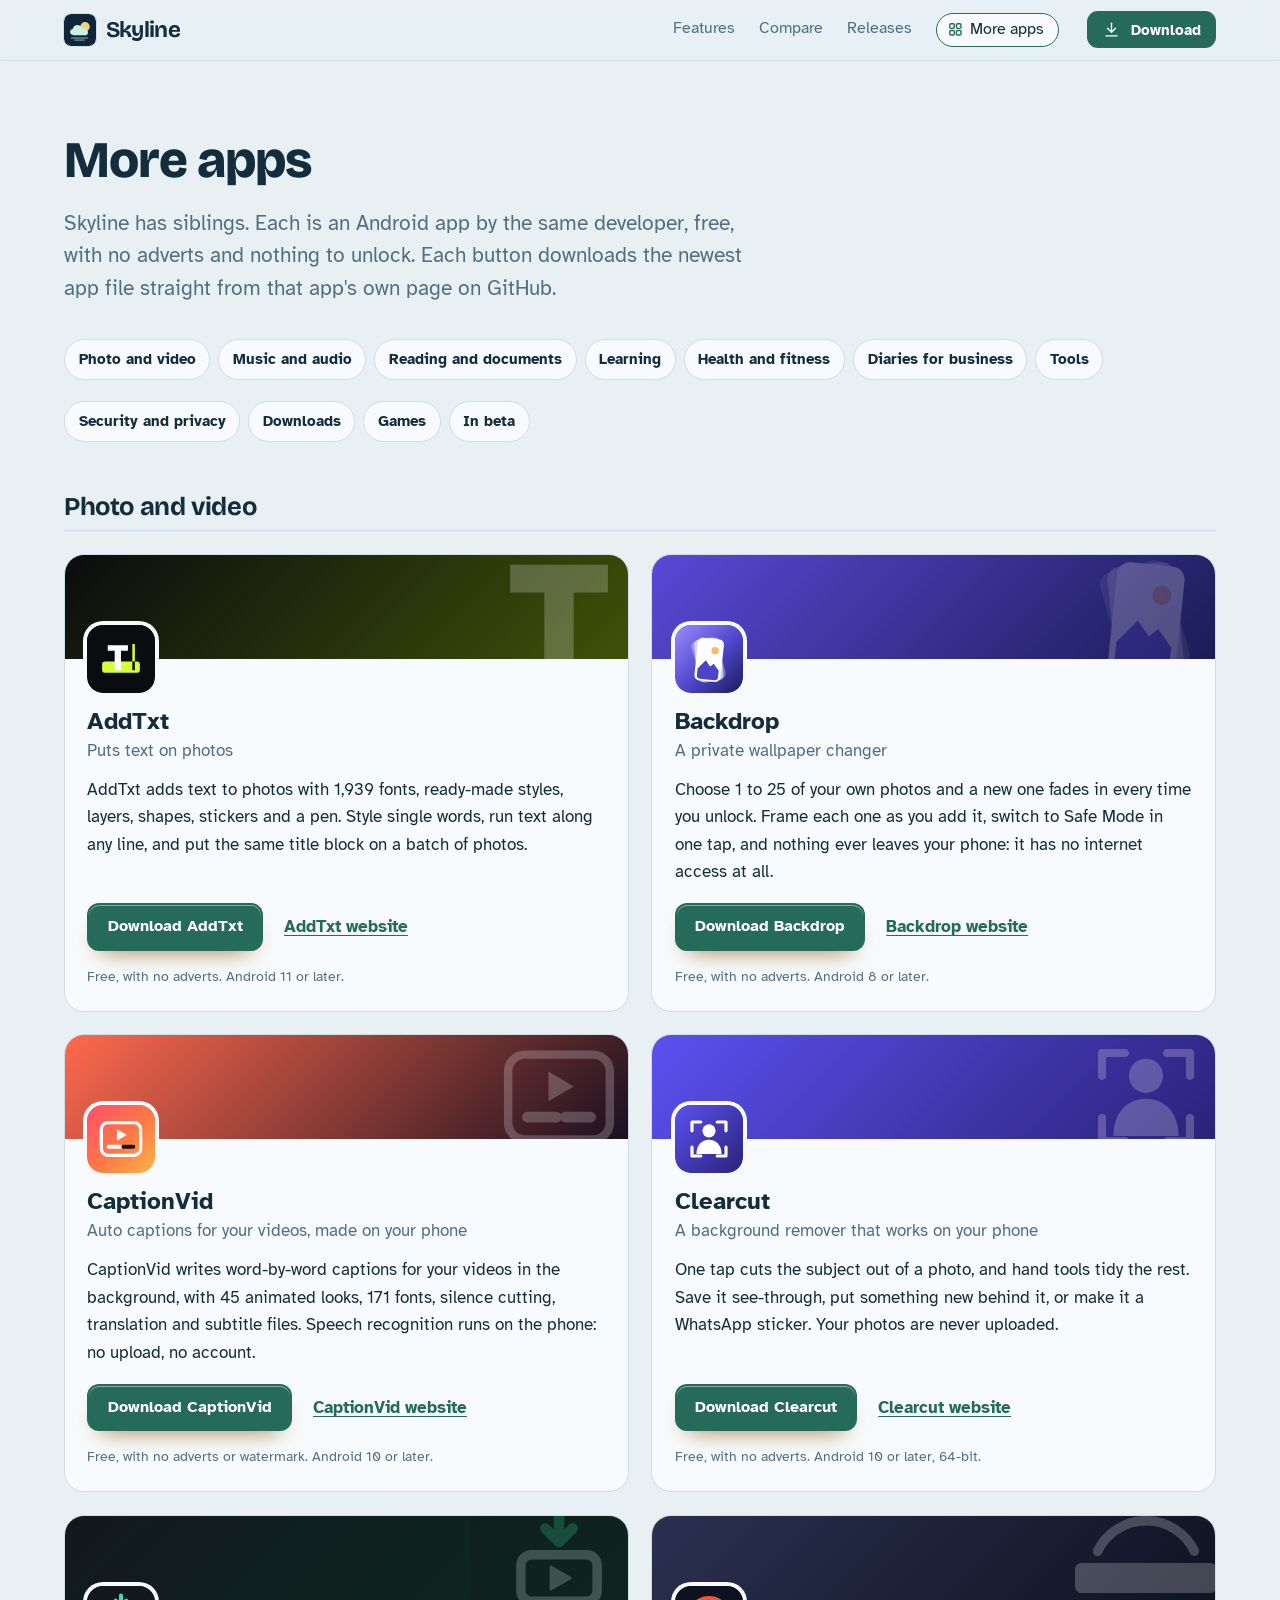
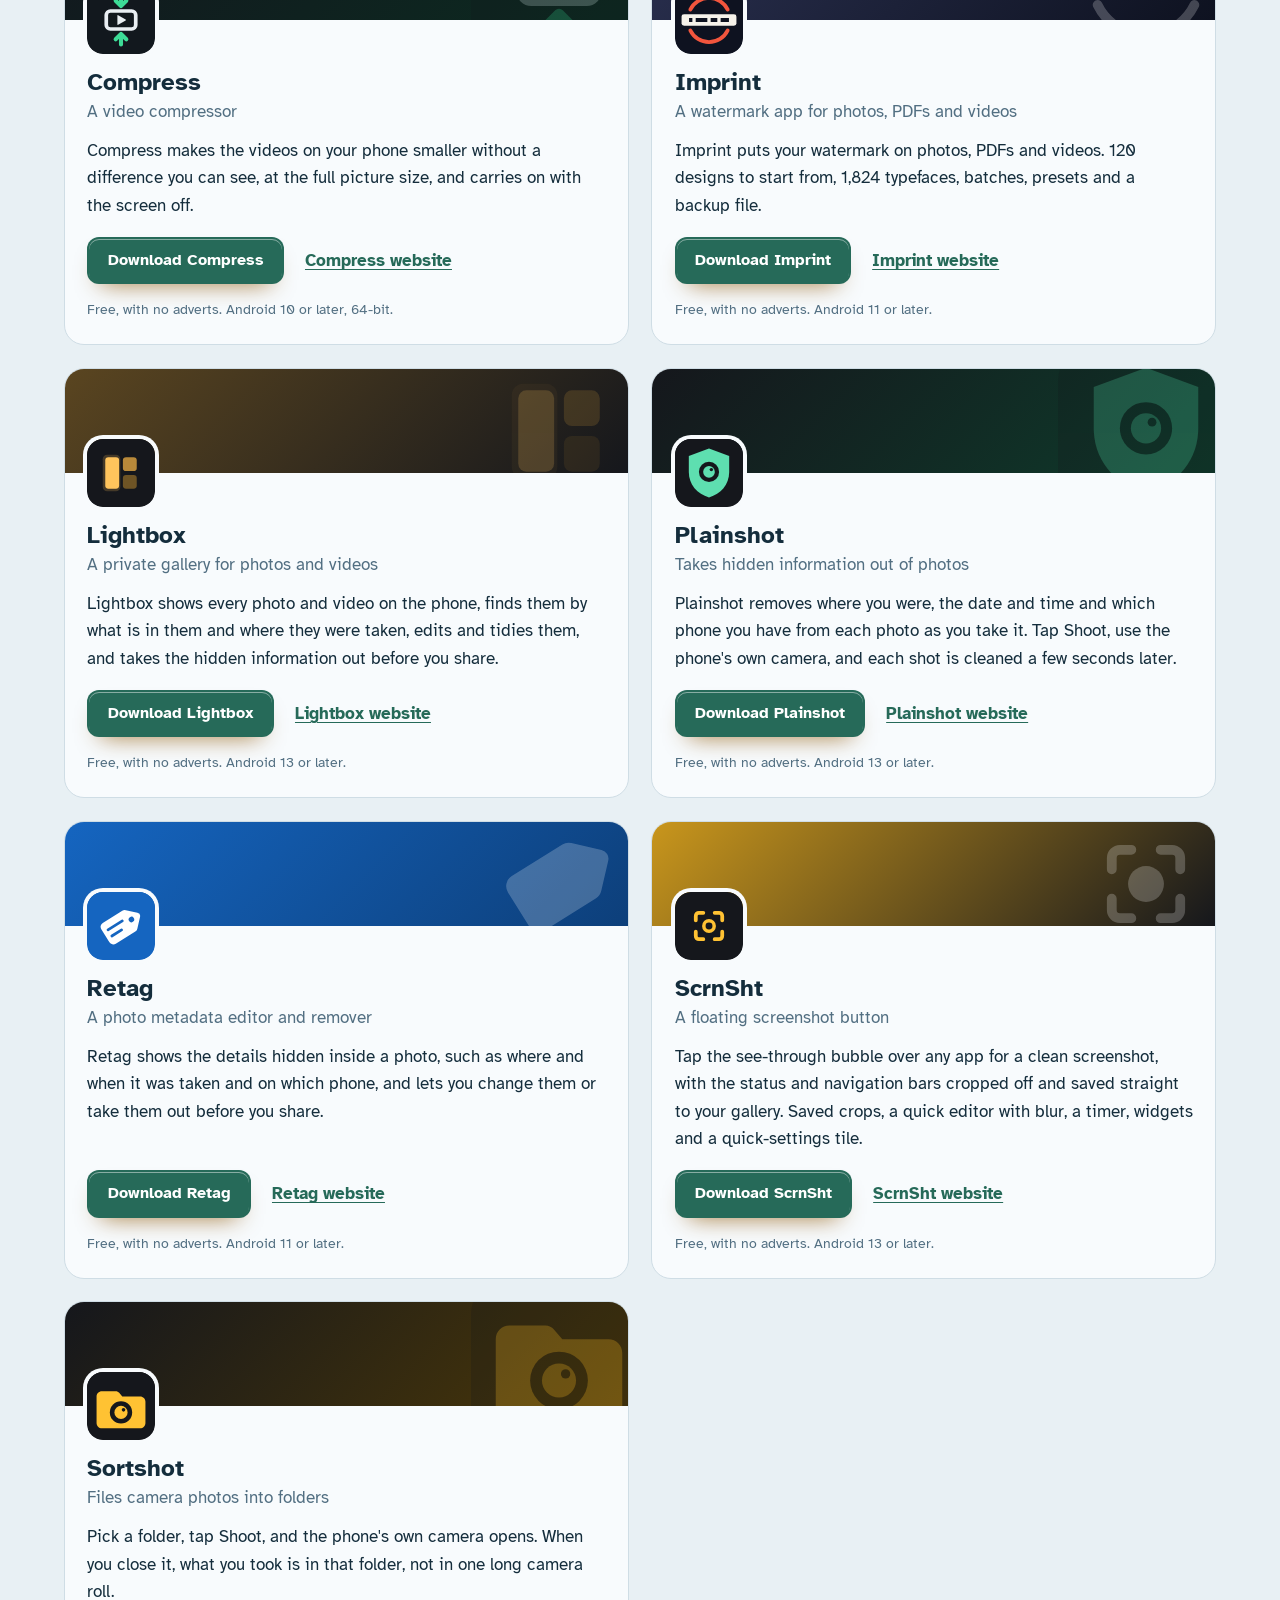
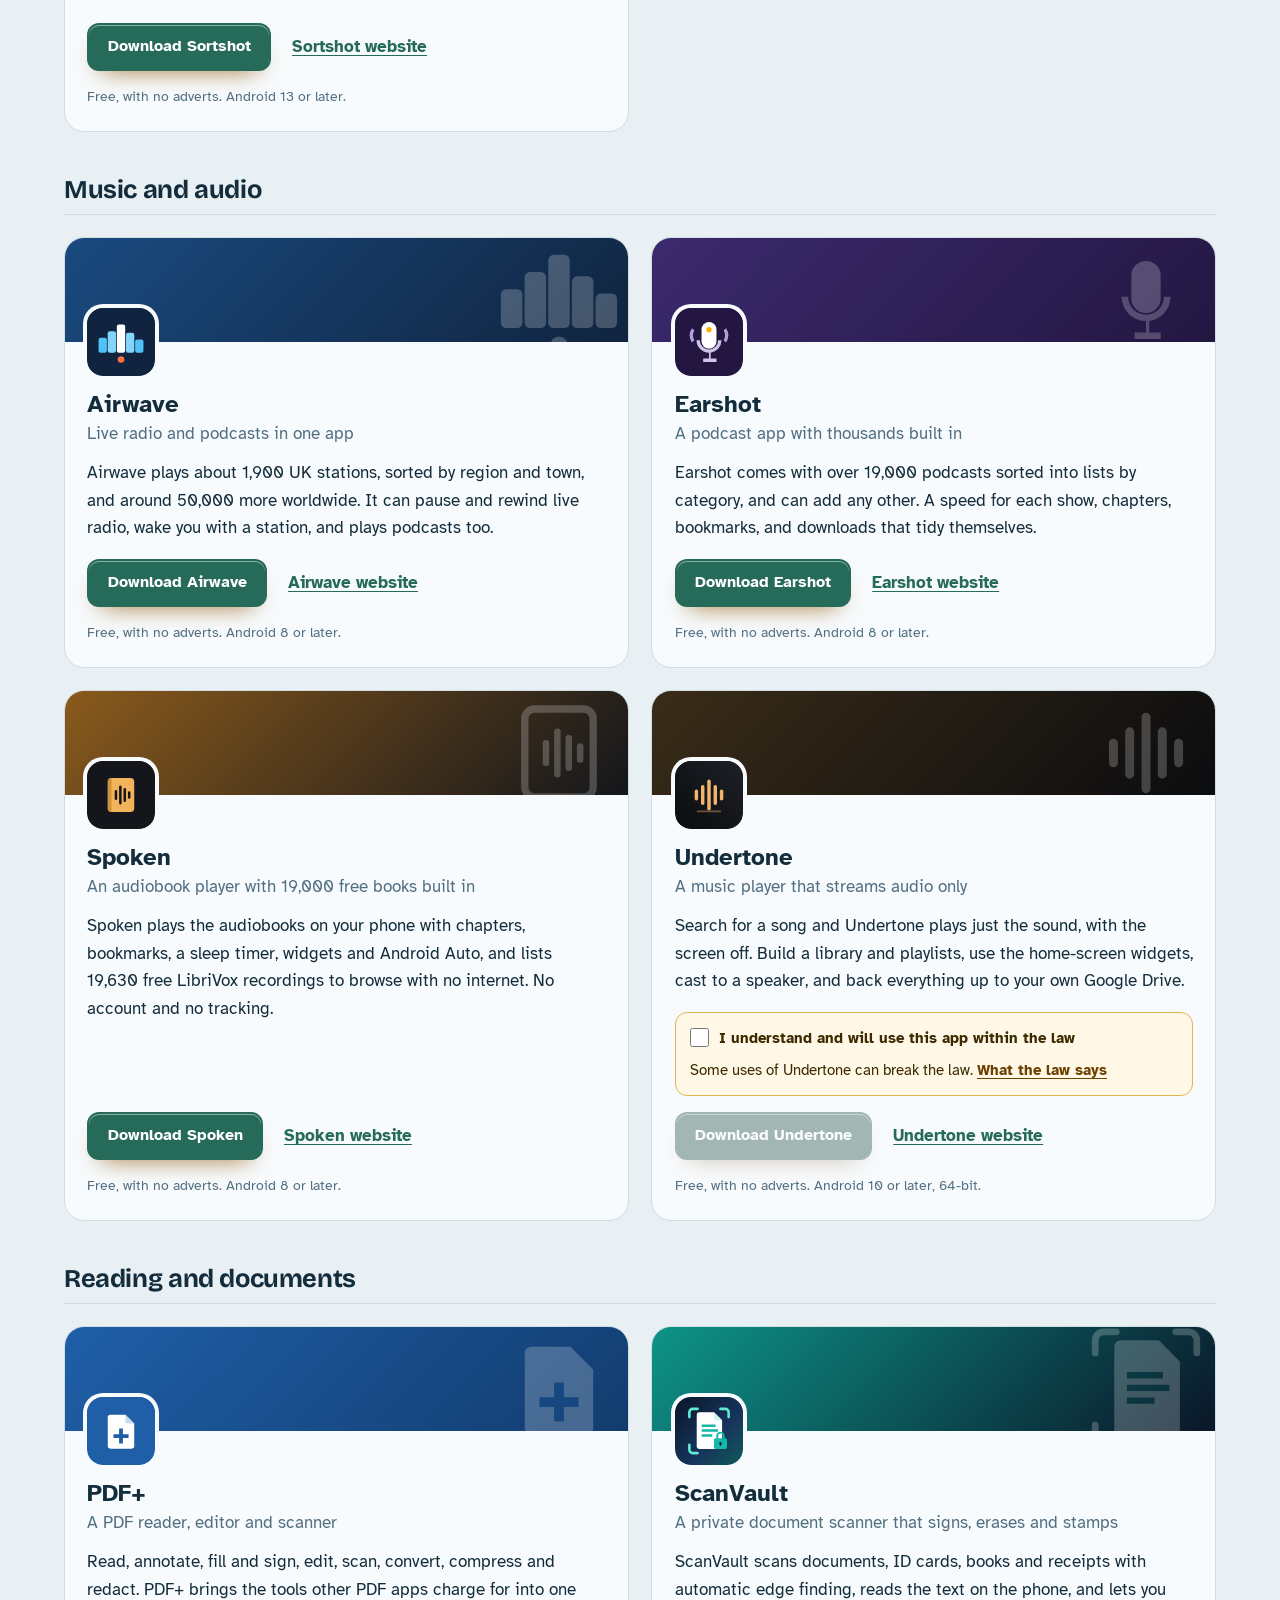
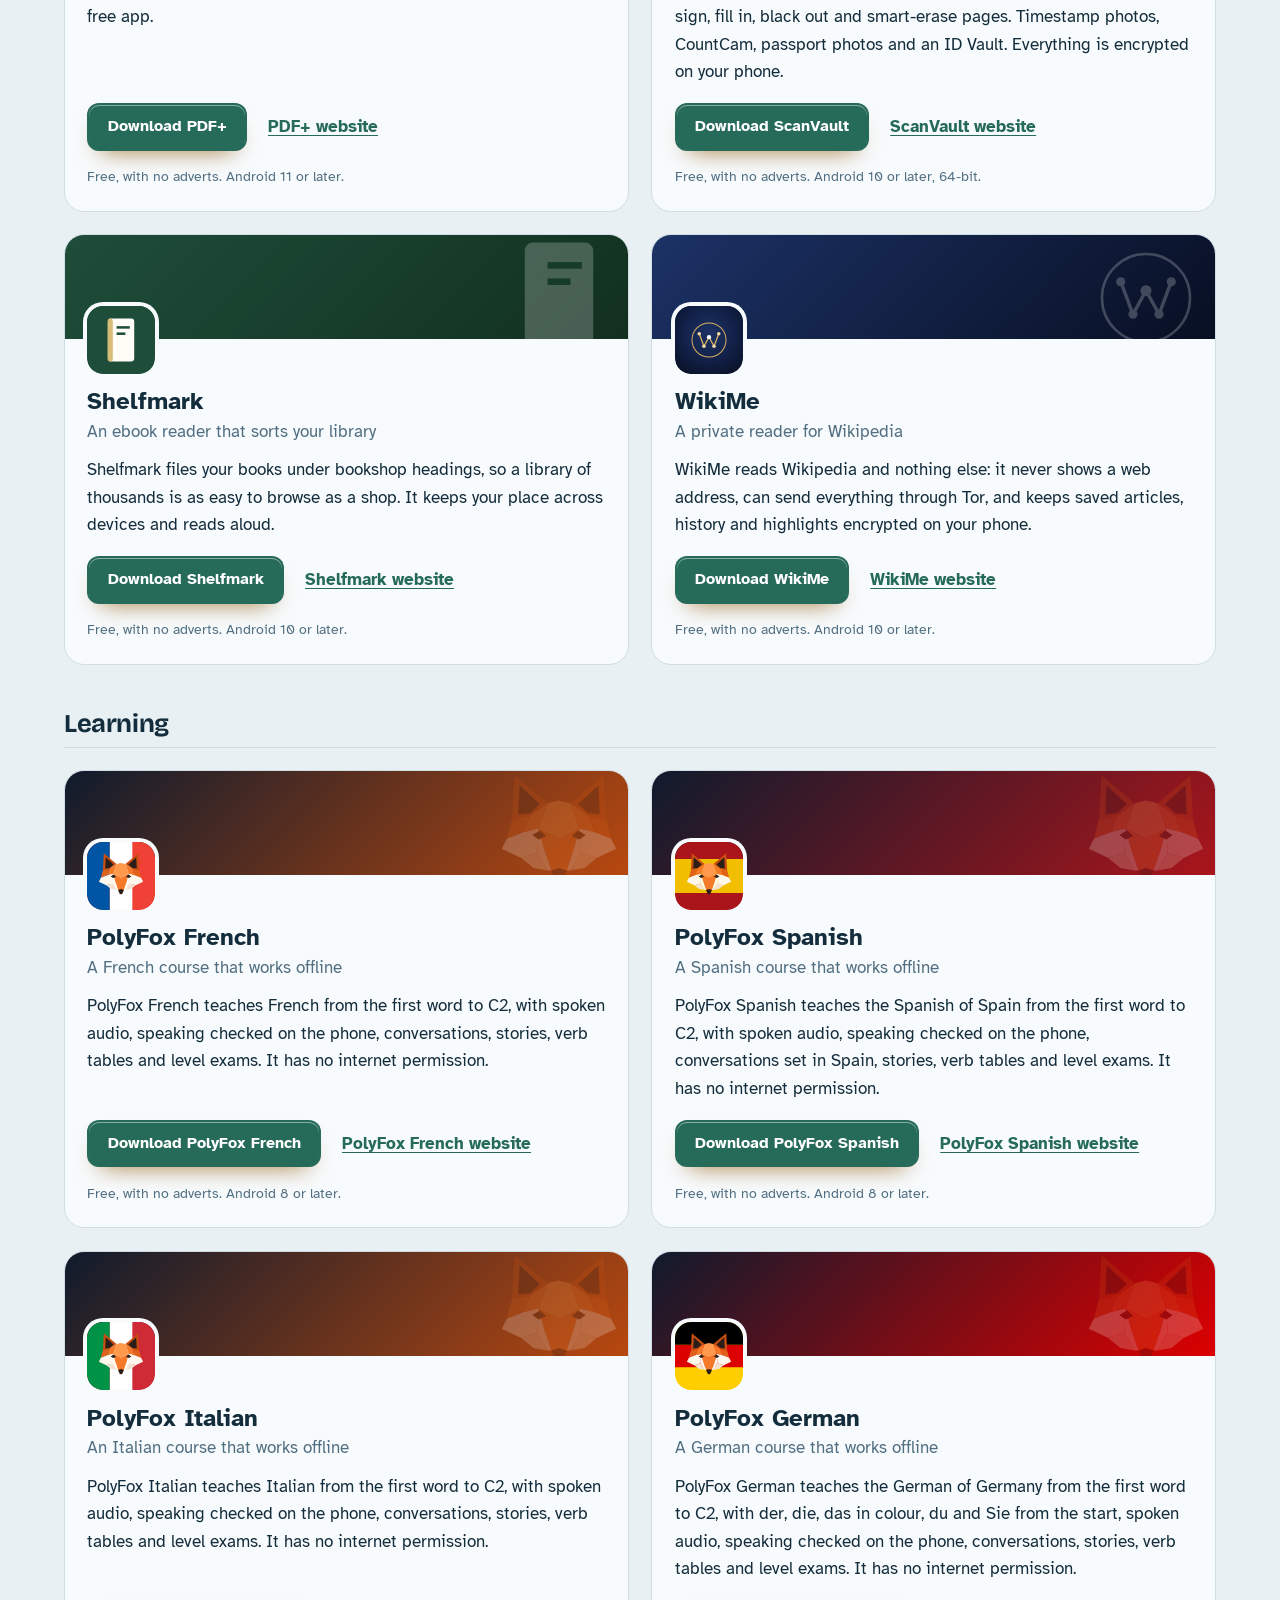
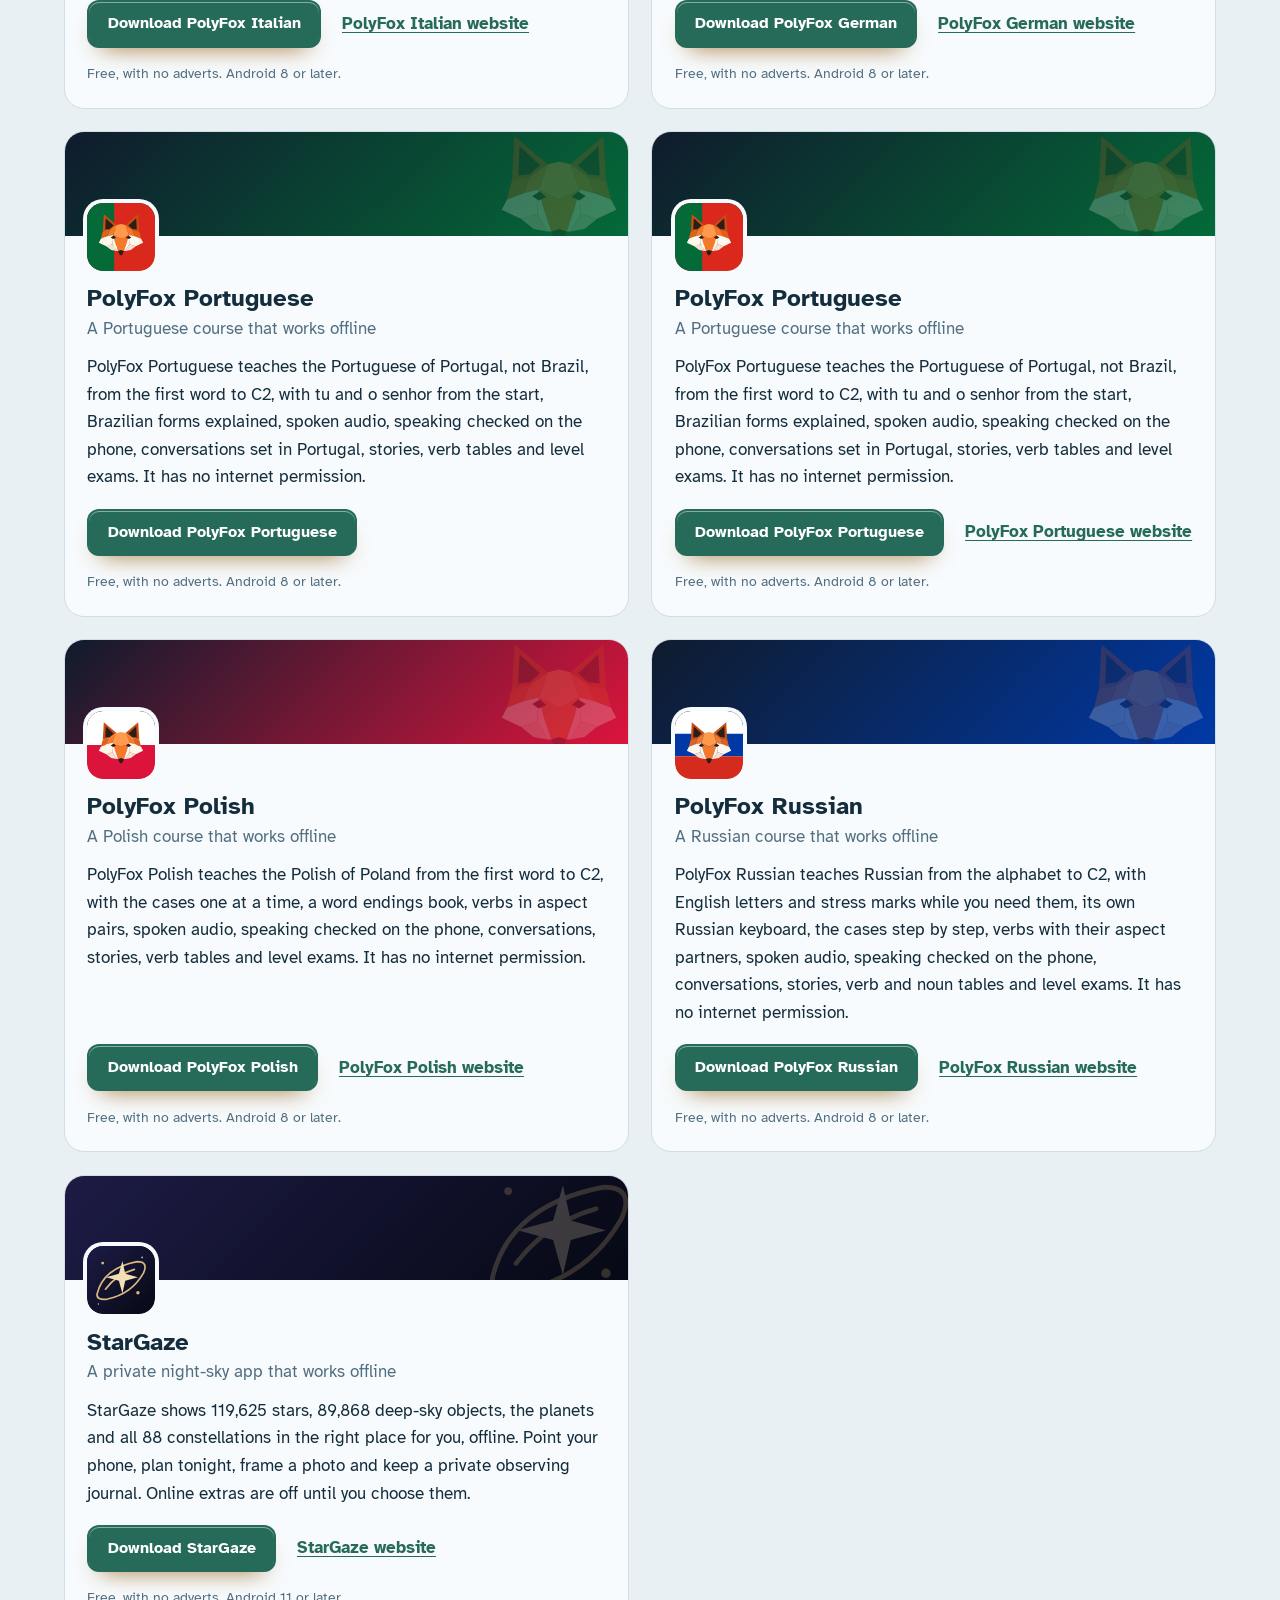
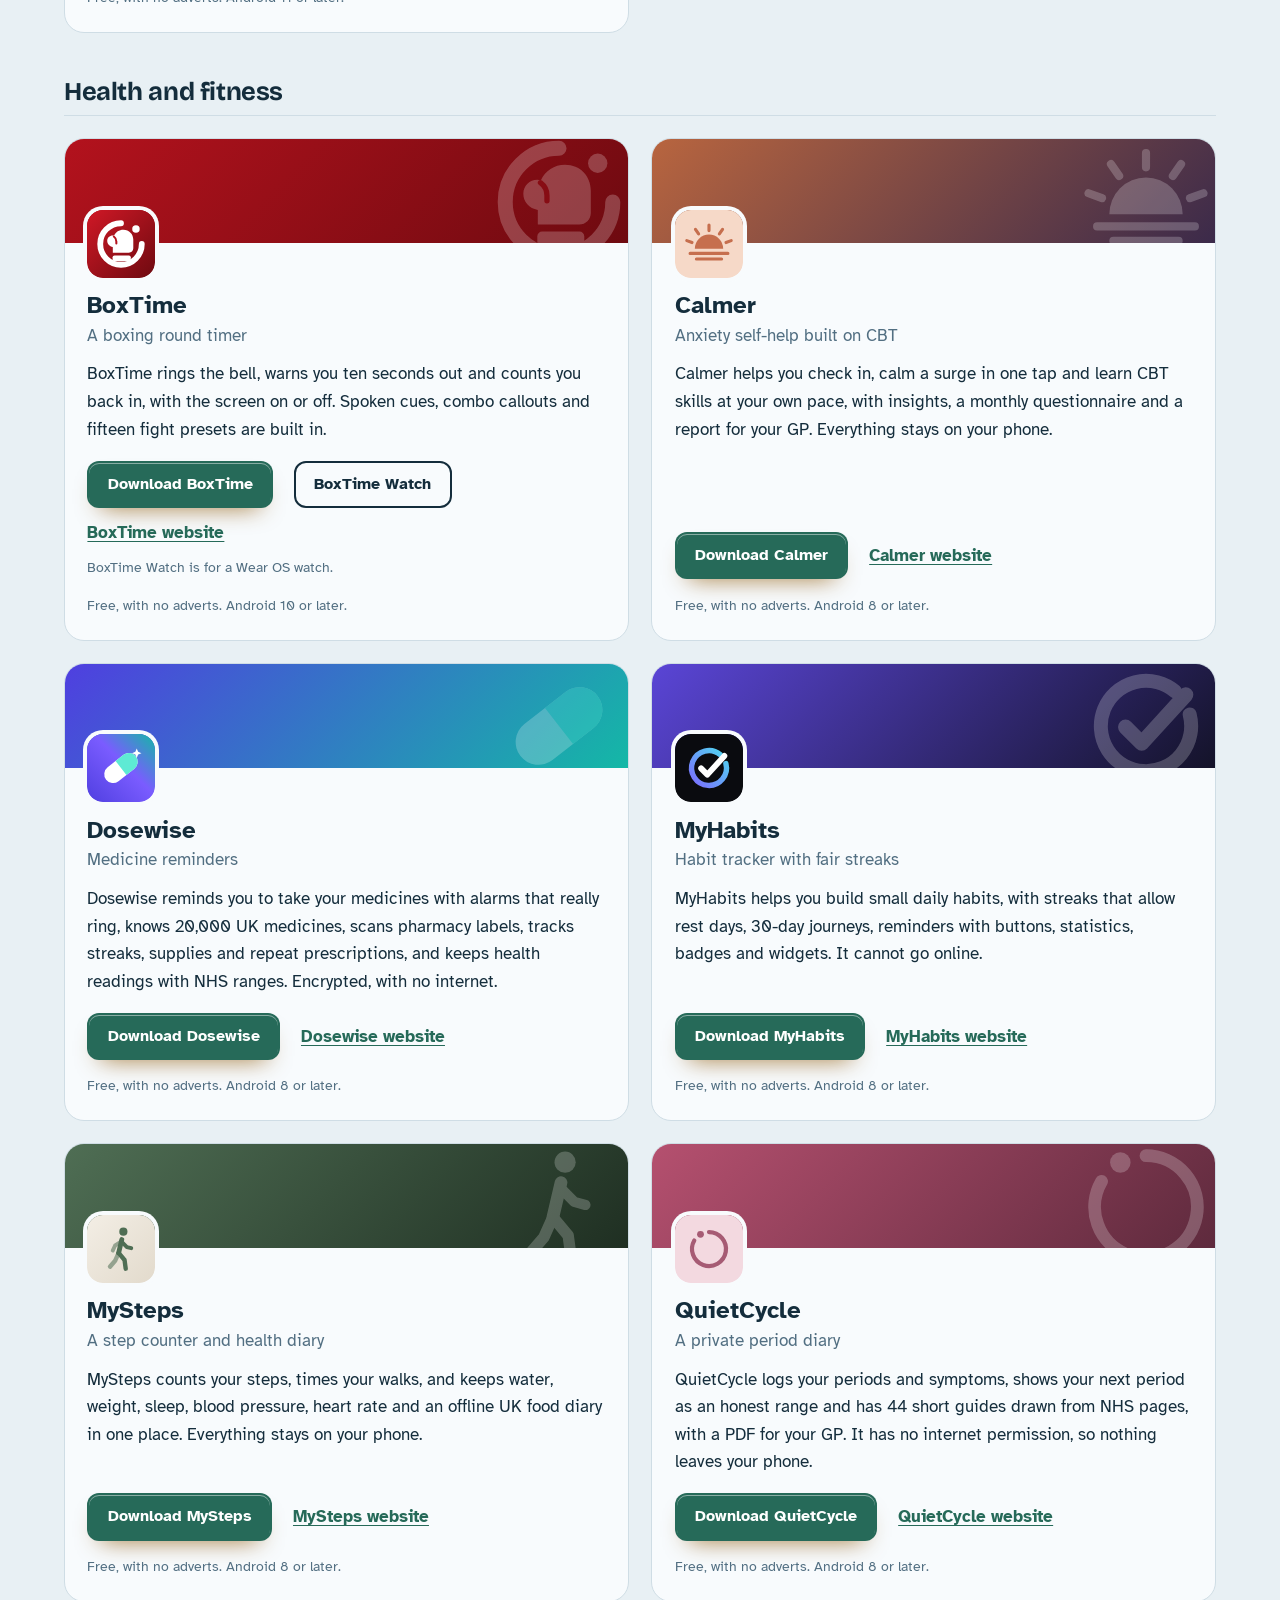
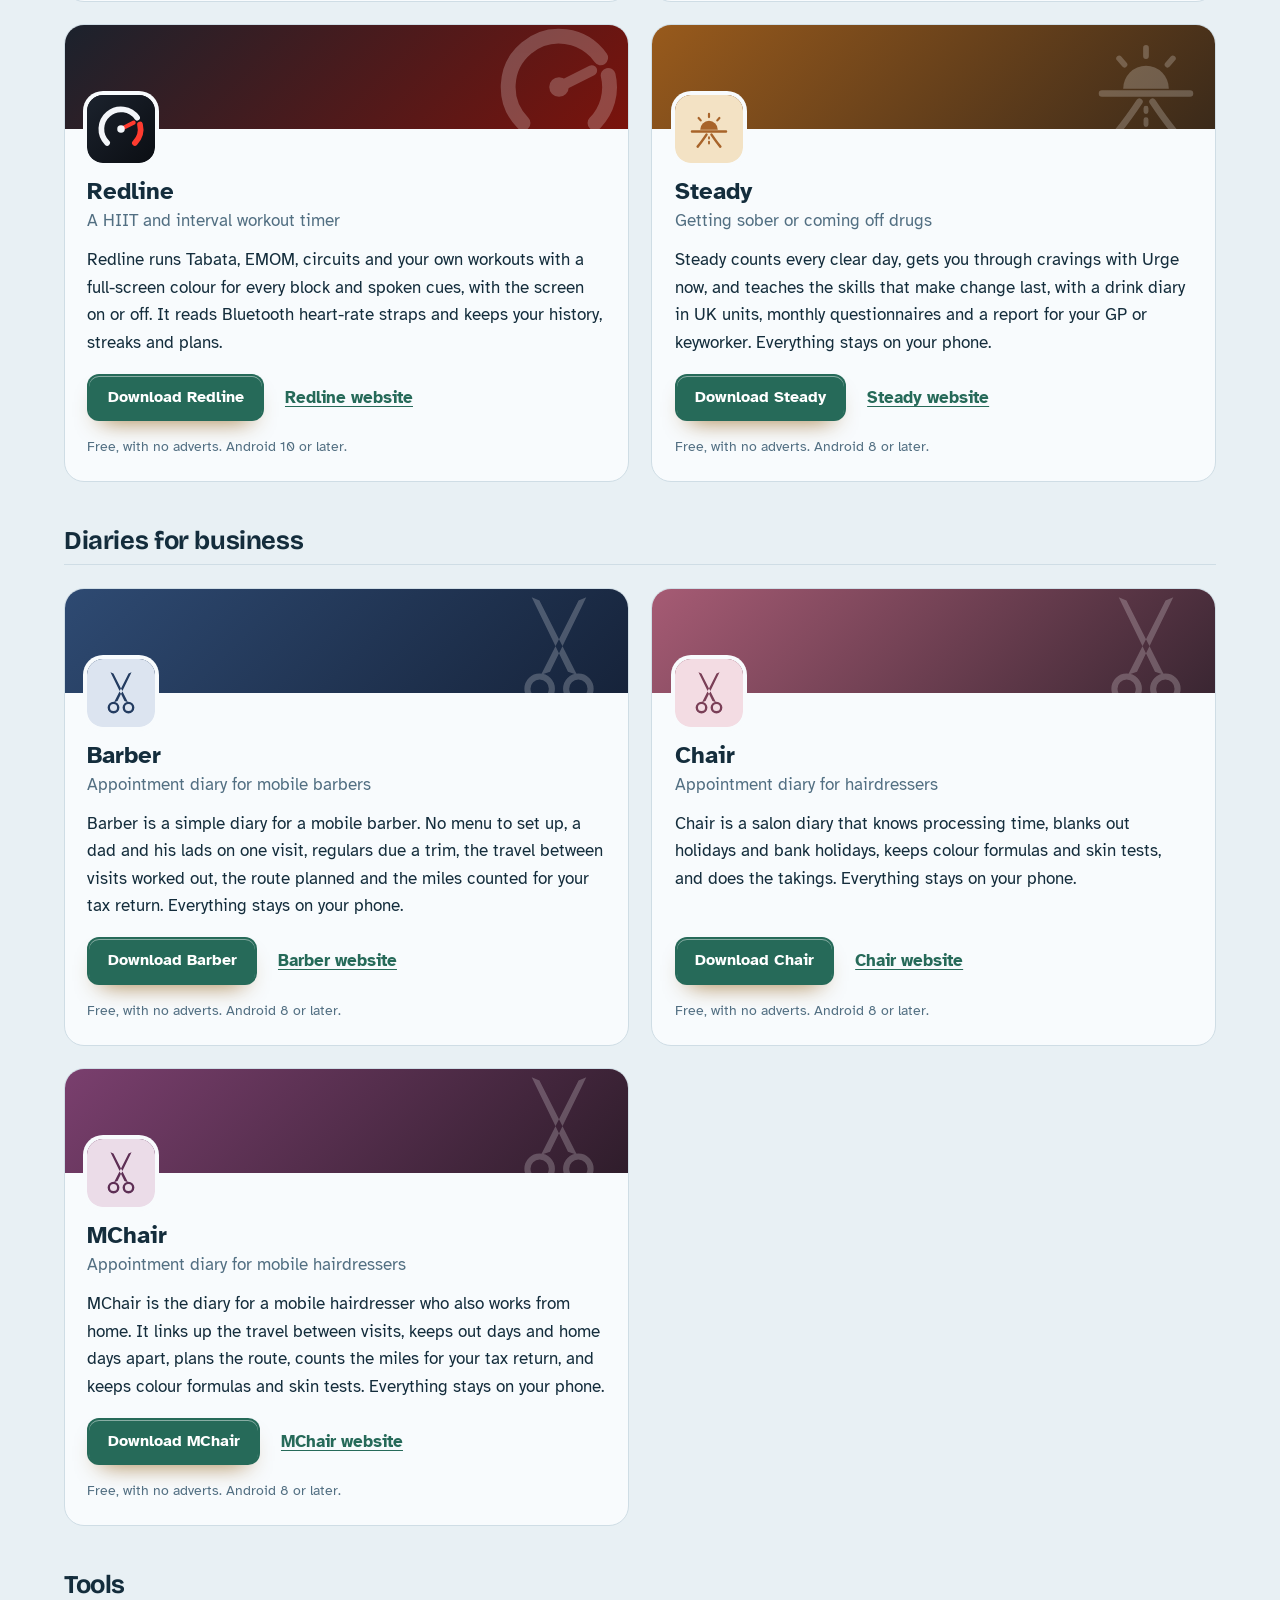
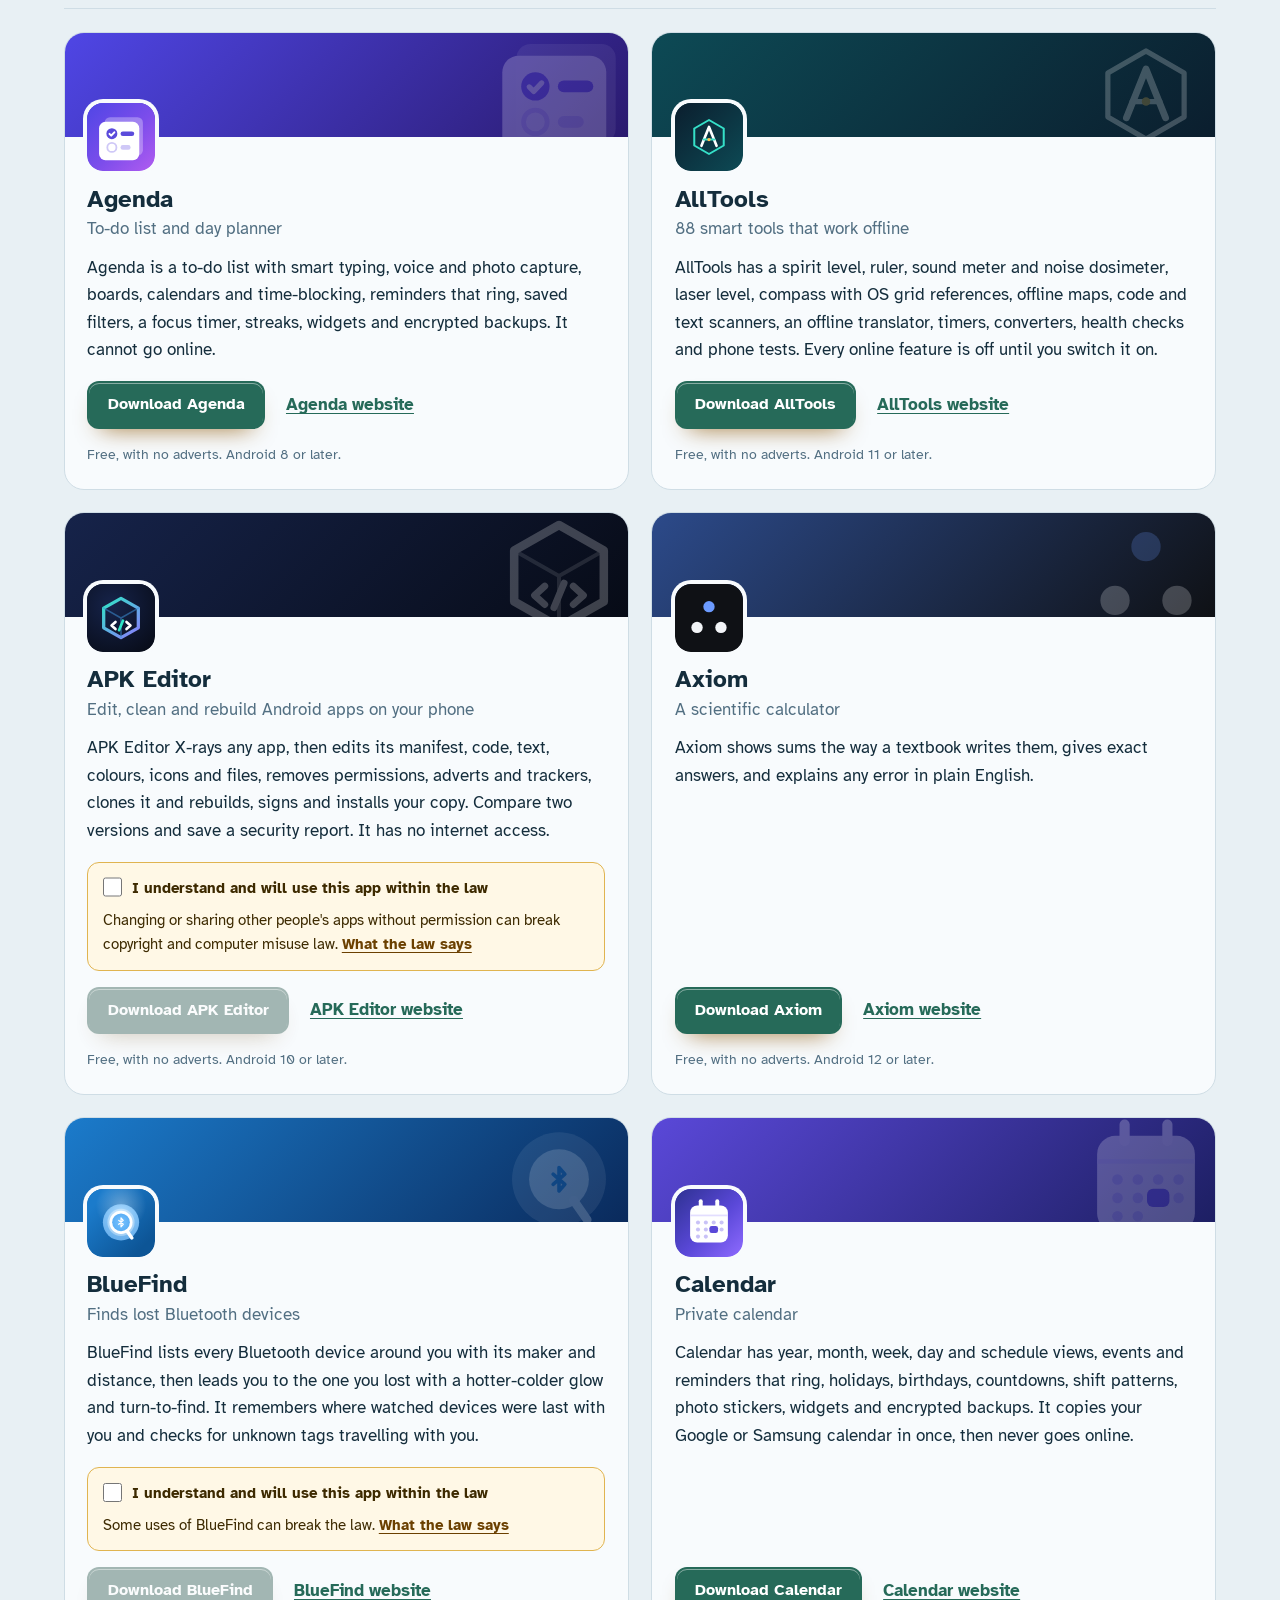
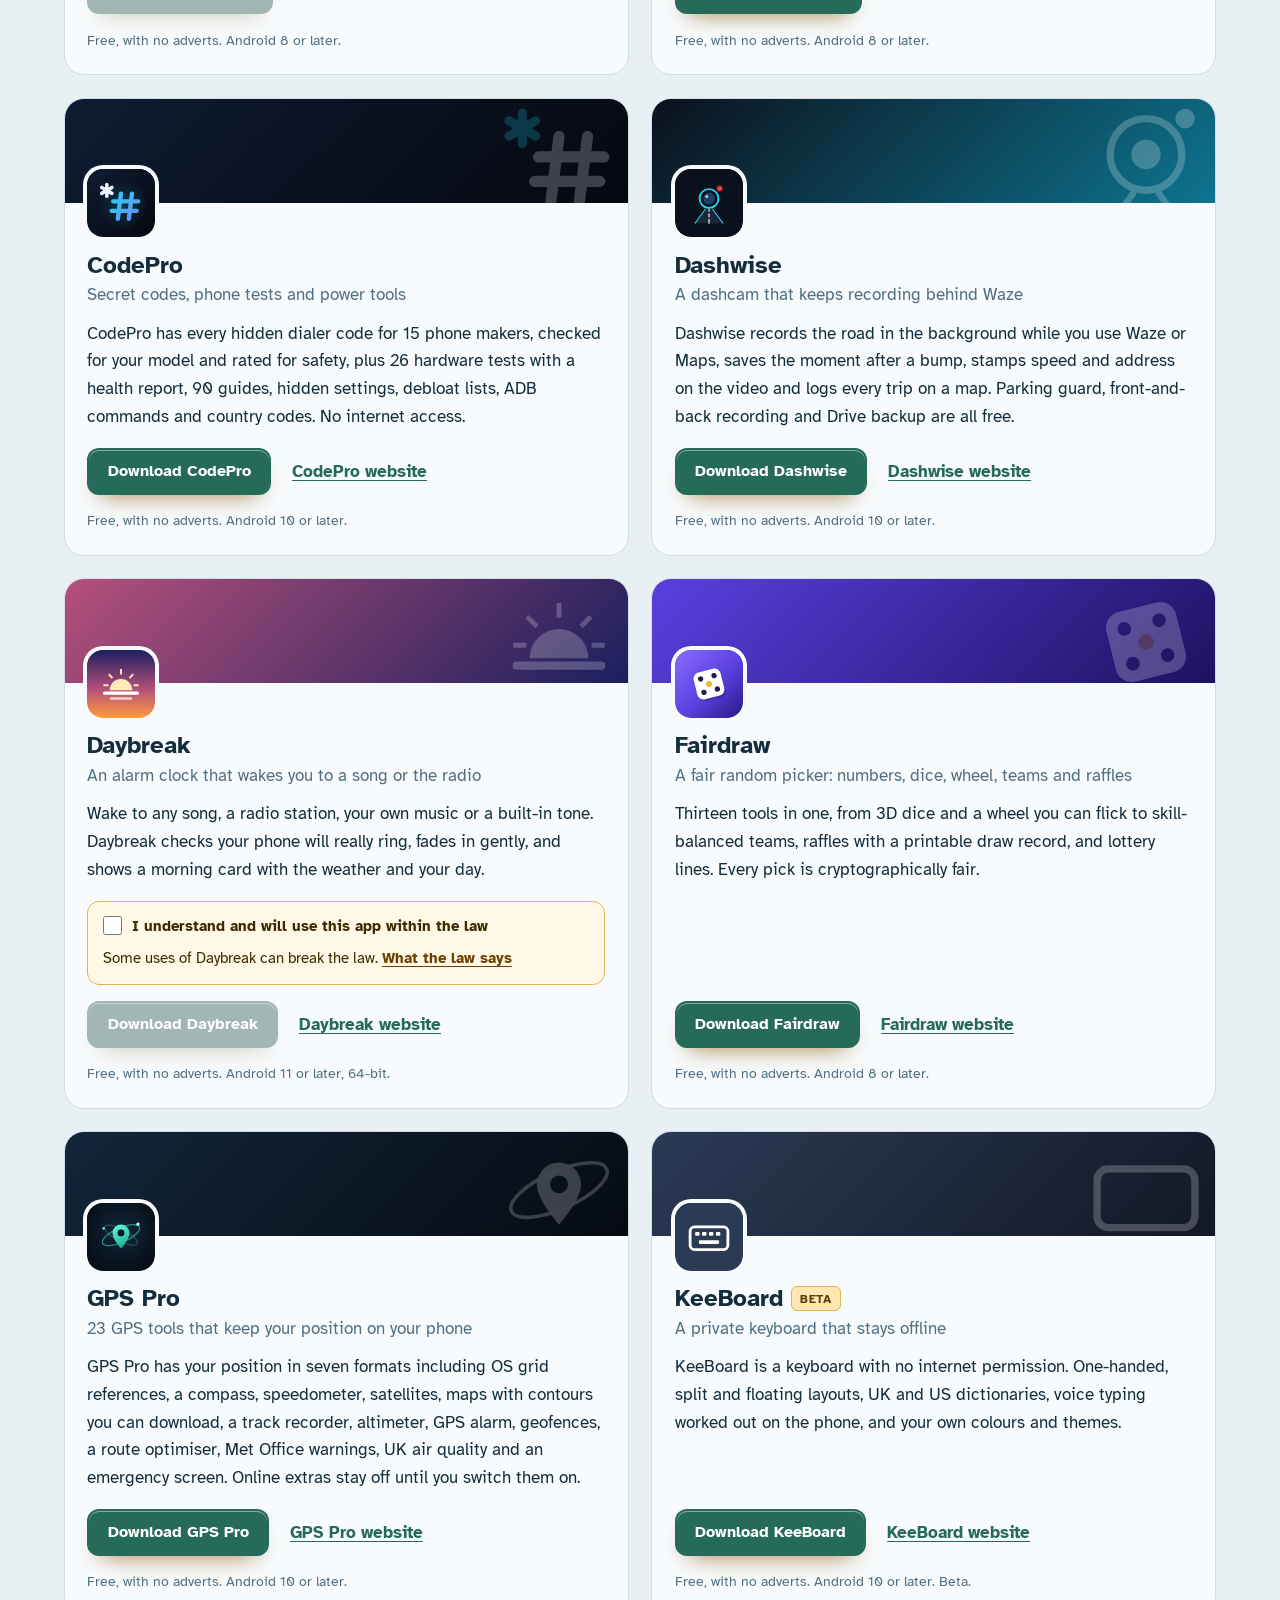
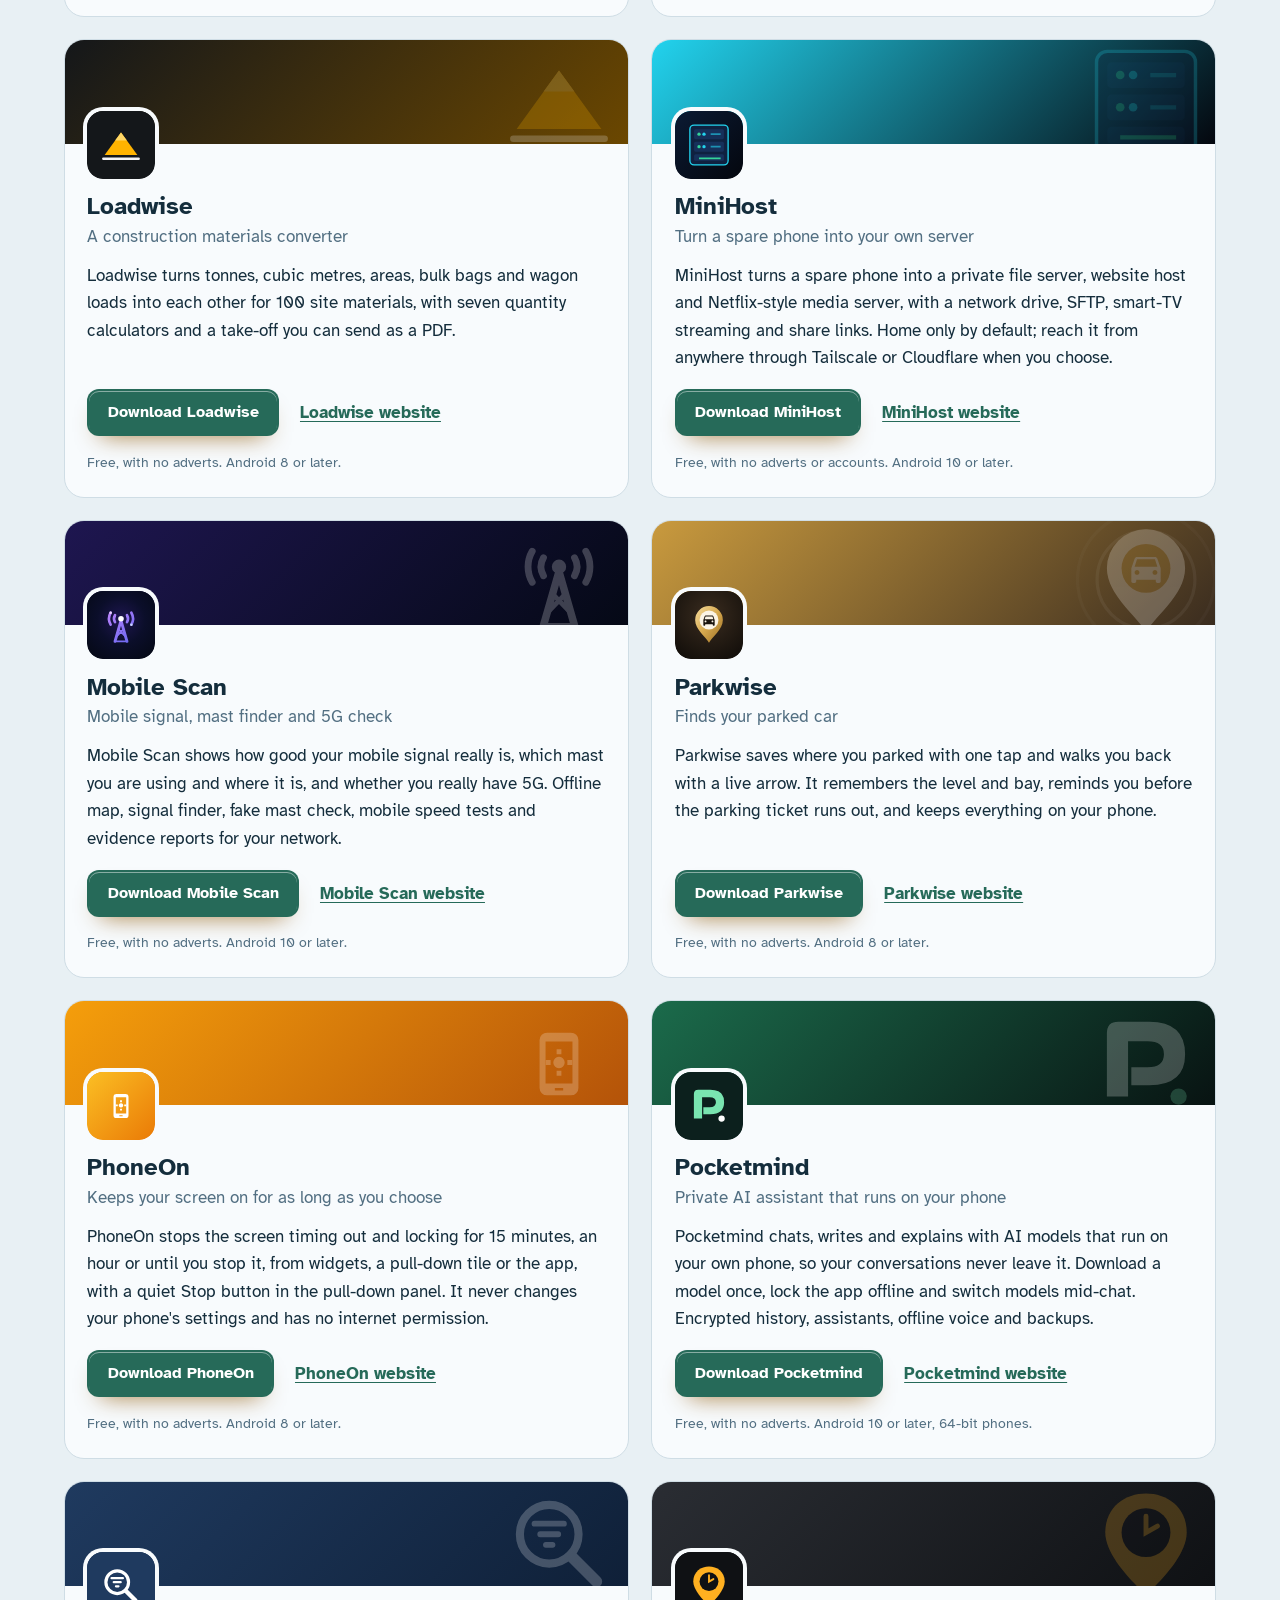
==== commit eca2c886: "More apps: add PolyFox Portuguese" ====
--- a/more-apps.html
+++ b/more-apps.html
@@ -4,7 +4,7 @@
 <meta charset="utf-8">
 <meta name="viewport" content="width=device-width, initial-scale=1">
 <title>More free Android apps from the maker of Skyline</title>
-<meta name="description" content="All 95 free Android apps from the maker of Skyline, in one list by category, each with its download and a link to its website.">
+<meta name="description" content="All 96 free Android apps from the maker of Skyline, in one list by category, each with its download and a link to its website.">
 <meta name="author" content="Jonathan Jackson">
 <link rel="canonical" href="https://customgpter.github.io/skyline/more-apps.html">
 <meta name="theme-color" content="#e8f0f4" media="(prefers-color-scheme: light)">
@@ -12,7 +12,7 @@
 <meta property="og:type" content="website">
 <meta property="og:site_name" content="Skyline">
 <meta property="og:title" content="More free Android apps from the maker of Skyline">
-<meta property="og:description" content="All 95 free Android apps from the maker of Skyline, in one list by category, each with its download and a link to its website.">
+<meta property="og:description" content="All 96 free Android apps from the maker of Skyline, in one list by category, each with its download and a link to its website.">
 <meta property="og:url" content="https://customgpter.github.io/skyline/more-apps.html">
 <meta property="og:image" content="https://customgpter.github.io/skyline/assets/og.png">
 <meta property="og:image:width" content="1200">
@@ -26,7 +26,7 @@
 <link rel="preload" href="./assets/fonts/atkinson-hyperlegible-latin-400-normal.woff2" as="font" type="font/woff2" crossorigin>
 <link rel="stylesheet" href="./assets/site.css?v=1">
 <link rel="stylesheet" href="./assets/house.css?v=1">
-<script type="application/ld+json">{"@context":"https://schema.org","@type":"ItemList","name":"Apps from the maker of Skyline","url":"https://customgpter.github.io/skyline/more-apps.html","itemListElement":[{"@type":"ListItem","position":1,"name":"AddTxt","url":"https://customgpter.github.io/addtxt/"},{"@type":"ListItem","position":2,"name":"Backdrop","url":"https://customgpter.github.io/backdrop/"},{"@type":"ListItem","position":3,"name":"CaptionVid","url":"https://customgpter.github.io/captionvid/"},{"@type":"ListItem","position":4,"name":"Clearcut","url":"https://customgpter.github.io/clearcut/"},{"@type":"ListItem","position":5,"name":"Compress","url":"https://customgpter.github.io/compress/"},{"@type":"ListItem","position":6,"name":"Imprint","url":"https://customgpter.github.io/imprint/"},{"@type":"ListItem","position":7,"name":"Lightbox","url":"https://customgpter.github.io/lightbox/"},{"@type":"ListItem","position":8,"name":"Plainshot","url":"https://customgpter.github.io/plainshot/"},{"@type":"ListItem","position":9,"name":"Retag","url":"https://customgpter.github.io/retag/"},{"@type":"ListItem","position":10,"name":"ScrnSht","url":"https://customgpter.github.io/scrnsht/"},{"@type":"ListItem","position":11,"name":"Sortshot","url":"https://customgpter.github.io/sortshot/"},{"@type":"ListItem","position":12,"name":"Airwave","url":"https://customgpter.github.io/airwave/"},{"@type":"ListItem","position":13,"name":"Earshot","url":"https://customgpter.github.io/earshot/"},{"@type":"ListItem","position":14,"name":"Spoken","url":"https://customgpter.github.io/spoken/"},{"@type":"ListItem","position":15,"name":"Undertone","url":"https://customgpter.github.io/undertone/"},{"@type":"ListItem","position":16,"name":"PDF+","url":"https://customgpter.github.io/pdfplus/"},{"@type":"ListItem","position":17,"name":"ScanVault","url":"https://customgpter.github.io/scanvault/"},{"@type":"ListItem","position":18,"name":"Shelfmark","url":"https://customgpter.github.io/shelfmark/"},{"@type":"ListItem","position":19,"name":"WikiMe","url":"https://customgpter.github.io/wikime/"},{"@type":"ListItem","position":20,"name":"PolyFox French","url":"https://customgpter.github.io/polyfox/"},{"@type":"ListItem","position":21,"name":"PolyFox German","url":"https://customgpter.github.io/polyfox-german/"},{"@type":"ListItem","position":22,"name":"PolyFox Polish","url":"https://customgpter.github.io/polyfox-polish/"},{"@type":"ListItem","position":23,"name":"PolyFox Russian","url":"https://customgpter.github.io/polyfox-russian/"},{"@type":"ListItem","position":24,"name":"StarGaze","url":"https://customgpter.github.io/stargaze/"},{"@type":"ListItem","position":25,"name":"BoxTime","url":"https://customgpter.github.io/boxtime/"},{"@type":"ListItem","position":26,"name":"Calmer","url":"https://customgpter.github.io/calmer/"},{"@type":"ListItem","position":27,"name":"Dosewise","url":"https://customgpter.github.io/dosewise/"},{"@type":"ListItem","position":28,"name":"MyHabits","url":"https://customgpter.github.io/myhabits/"},{"@type":"ListItem","position":29,"name":"MySteps","url":"https://customgpter.github.io/mysteps/"},{"@type":"ListItem","position":30,"name":"QuietCycle","url":"https://customgpter.github.io/quietcycle/"},{"@type":"ListItem","position":31,"name":"Redline","url":"https://customgpter.github.io/redline/"},{"@type":"ListItem","position":32,"name":"Steady","url":"https://customgpter.github.io/steady/"},{"@type":"ListItem","position":33,"name":"Barber","url":"https://customgpter.github.io/barber/"},{"@type":"ListItem","position":34,"name":"Chair","url":"https://customgpter.github.io/chair/"},{"@type":"ListItem","position":35,"name":"MChair","url":"https://customgpter.github.io/mchair/"},{"@type":"ListItem","position":36,"name":"Agenda","url":"https://customgpter.github.io/agenda/"},{"@type":"ListItem","position":37,"name":"AllTools","url":"https://customgpter.github.io/alltools/"},{"@type":"ListItem","position":38,"name":"APK Editor","url":"https://customgpter.github.io/apkeditor/"},{"@type":"ListItem","position":39,"name":"Axiom","url":"https://customgpter.github.io/axiom/"},{"@type":"ListItem","position":40,"name":"BlueFind","url":"https://customgpter.github.io/bluefind/"},{"@type":"ListItem","position":41,"name":"Calendar","url":"https://customgpter.github.io/calendar/"},{"@type":"ListItem","position":42,"name":"CodePro","url":"https://customgpter.github.io/codepro/"},{"@type":"ListItem","position":43,"name":"Dashwise","url":"https://customgpter.github.io/dashwise/"},{"@type":"ListItem","position":44,"name":"Daybreak","url":"https://customgpter.github.io/daybreak/"},{"@type":"ListItem","position":45,"name":"Fairdraw","url":"https://customgpter.github.io/fairdraw/"},{"@type":"ListItem","position":46,"name":"GPS Pro","url":"https://customgpter.github.io/gpspro/"},{"@type":"ListItem","position":47,"name":"KeeBoard","url":"https://customgpter.github.io/keeboard/"},{"@type":"ListItem","position":48,"name":"Loadwise","url":"https://customgpter.github.io/loadwise/"},{"@type":"ListItem","position":49,"name":"MiniHost","url":"https://customgpter.github.io/minihost/"},{"@type":"ListItem","position":50,"name":"Mobile Scan","url":"https://customgpter.github.io/mobilescan/"},{"@type":"ListItem","position":51,"name":"Parkwise","url":"https://customgpter.github.io/parkwise/"},{"@type":"ListItem","position":52,"name":"Pocketmind","url":"https://customgpter.github.io/pocketmind/"},{"@type":"ListItem","position":53,"name":"Refine","url":"https://customgpter.github.io/refine/"},{"@type":"ListItem","position":54,"name":"Shiftwise","url":"https://customgpter.github.io/shiftwise/"},{"@type":"ListItem","position":55,"name":"SimpleCalc","url":"https://customgpter.github.io/simplecalc/"},{"@type":"ListItem","position":56,"name":"Skyline","url":"https://customgpter.github.io/skyline/"},{"@type":"ListItem","position":57,"name":"Slipway","url":"https://customgpter.github.io/slipway/"},{"@type":"ListItem","position":58,"name":"Tagger","url":"https://customgpter.github.io/tagger/"},{"@type":"ListItem","position":59,"name":"TotalClean","url":"https://customgpter.github.io/totalclean/"},{"@type":"ListItem","position":60,"name":"TVLink","url":"https://customgpter.github.io/tvlink/"},{"@type":"ListItem","position":61,"name":"Unbox","url":"https://customgpter.github.io/unbox/"},{"@type":"ListItem","position":62,"name":"WhatsKeep","url":"https://customgpter.github.io/whatskeep/"},{"@type":"ListItem","position":63,"name":"WiFi Scan","url":"https://customgpter.github.io/wifiscan/"},{"@type":"ListItem","position":64,"name":"Auditly","url":"https://customgpter.github.io/auditly/"},{"@type":"ListItem","position":65,"name":"Backchannel","url":"https://customgpter.github.io/backchannel/"},{"@type":"ListItem","position":66,"name":"ENotes","url":"https://customgpter.github.io/enotes/"},{"@type":"ListItem","position":67,"name":"FindMe","url":"https://customgpter.github.io/findme/"},{"@type":"ListItem","position":68,"name":"iLock","url":"https://customgpter.github.io/ilock/"},{"@type":"ListItem","position":69,"name":"ImSafe","url":"https://customgpter.github.io/imsafe/"},{"@type":"ListItem","position":70,"name":"IShred","url":"https://customgpter.github.io/ishred/"},{"@type":"ListItem","position":71,"name":"LockBox","url":"https://customgpter.github.io/lockbox/"},{"@type":"ListItem","position":72,"name":"PassVault","url":"https://customgpter.github.io/passvault/"},{"@type":"ListItem","position":73,"name":"SpyFind","url":"https://customgpter.github.io/spyfind/"},{"@type":"ListItem","position":74,"name":"TextWipe","url":"https://customgpter.github.io/textwipe/"},{"@type":"ListItem","position":75,"name":"Tracewire","url":"https://customgpter.github.io/tracewire/"},{"@type":"ListItem","position":76,"name":"Vigil","url":"https://customgpter.github.io/vigil/"},{"@type":"ListItem","position":77,"name":"Grab","url":"https://customgpter.github.io/grab/"},{"@type":"ListItem","position":78,"name":"Swarm","url":"https://customgpter.github.io/swarm/"},{"@type":"ListItem","position":79,"name":"Plane Games","url":"https://customgpter.github.io/plane-games/"},{"@type":"ListItem","position":80,"name":"Ninefold","url":"https://customgpter.github.io/ninefold/"},{"@type":"ListItem","position":81,"name":"Cubewise","url":"https://customgpter.github.io/cubewise/"},{"@type":"ListItem","position":82,"name":"Tilewise","url":"https://customgpter.github.io/tilewise/"},{"@type":"ListItem","position":83,"name":"Letterwise","url":"https://customgpter.github.io/letterwise/"},{"@type":"ListItem","position":84,"name":"Kingside","url":"https://customgpter.github.io/kingside/"},{"@type":"ListItem","position":85,"name":"Deckhand","url":"https://customgpter.github.io/deckhand/"},{"@type":"ListItem","position":86,"name":"SNESForge","url":"https://customgpter.github.io/snesforge/"},{"@type":"ListItem","position":87,"name":"Fame Boy","url":"https://customgpter.github.io/fameboy/"},{"@type":"ListItem","position":88,"name":"PSPPro","url":"https://customgpter.github.io/psppro/"},{"@type":"ListItem","position":89,"name":"MegaGen","url":"https://customgpter.github.io/megagen/"},{"@type":"ListItem","position":90,"name":"QVR","url":"https://customgpter.github.io/qvr/"},{"@type":"ListItem","position":91,"name":"QVR Watch","url":"https://customgpter.github.io/qvr-watch/"},{"@type":"ListItem","position":92,"name":"QVRLite","url":"https://customgpter.github.io/qvrlite/"},{"@type":"ListItem","position":93,"name":"Onionz","url":"https://customgpter.github.io/onionz/"},{"@type":"ListItem","position":94,"name":"OnionzWeb","url":"https://customgpter.github.io/onionzweb/"}]}</script>
+<script type="application/ld+json">{"@context":"https://schema.org","@type":"ItemList","name":"Apps from the maker of Skyline","url":"https://customgpter.github.io/skyline/more-apps.html","itemListElement":[{"@type":"ListItem","position":1,"name":"AddTxt","url":"https://customgpter.github.io/addtxt/"},{"@type":"ListItem","position":2,"name":"Backdrop","url":"https://customgpter.github.io/backdrop/"},{"@type":"ListItem","position":3,"name":"CaptionVid","url":"https://customgpter.github.io/captionvid/"},{"@type":"ListItem","position":4,"name":"Clearcut","url":"https://customgpter.github.io/clearcut/"},{"@type":"ListItem","position":5,"name":"Compress","url":"https://customgpter.github.io/compress/"},{"@type":"ListItem","position":6,"name":"Imprint","url":"https://customgpter.github.io/imprint/"},{"@type":"ListItem","position":7,"name":"Lightbox","url":"https://customgpter.github.io/lightbox/"},{"@type":"ListItem","position":8,"name":"Plainshot","url":"https://customgpter.github.io/plainshot/"},{"@type":"ListItem","position":9,"name":"Retag","url":"https://customgpter.github.io/retag/"},{"@type":"ListItem","position":10,"name":"ScrnSht","url":"https://customgpter.github.io/scrnsht/"},{"@type":"ListItem","position":11,"name":"Sortshot","url":"https://customgpter.github.io/sortshot/"},{"@type":"ListItem","position":12,"name":"Airwave","url":"https://customgpter.github.io/airwave/"},{"@type":"ListItem","position":13,"name":"Earshot","url":"https://customgpter.github.io/earshot/"},{"@type":"ListItem","position":14,"name":"Spoken","url":"https://customgpter.github.io/spoken/"},{"@type":"ListItem","position":15,"name":"Undertone","url":"https://customgpter.github.io/undertone/"},{"@type":"ListItem","position":16,"name":"PDF+","url":"https://customgpter.github.io/pdfplus/"},{"@type":"ListItem","position":17,"name":"ScanVault","url":"https://customgpter.github.io/scanvault/"},{"@type":"ListItem","position":18,"name":"Shelfmark","url":"https://customgpter.github.io/shelfmark/"},{"@type":"ListItem","position":19,"name":"WikiMe","url":"https://customgpter.github.io/wikime/"},{"@type":"ListItem","position":20,"name":"PolyFox French","url":"https://customgpter.github.io/polyfox/"},{"@type":"ListItem","position":21,"name":"PolyFox German","url":"https://customgpter.github.io/polyfox-german/"},{"@type":"ListItem","position":22,"name":"PolyFox Portuguese","url":"https://customgpter.github.io/polyfox-portuguese/"},{"@type":"ListItem","position":23,"name":"PolyFox Polish","url":"https://customgpter.github.io/polyfox-polish/"},{"@type":"ListItem","position":24,"name":"PolyFox Russian","url":"https://customgpter.github.io/polyfox-russian/"},{"@type":"ListItem","position":25,"name":"StarGaze","url":"https://customgpter.github.io/stargaze/"},{"@type":"ListItem","position":26,"name":"BoxTime","url":"https://customgpter.github.io/boxtime/"},{"@type":"ListItem","position":27,"name":"Calmer","url":"https://customgpter.github.io/calmer/"},{"@type":"ListItem","position":28,"name":"Dosewise","url":"https://customgpter.github.io/dosewise/"},{"@type":"ListItem","position":29,"name":"MyHabits","url":"https://customgpter.github.io/myhabits/"},{"@type":"ListItem","position":30,"name":"MySteps","url":"https://customgpter.github.io/mysteps/"},{"@type":"ListItem","position":31,"name":"QuietCycle","url":"https://customgpter.github.io/quietcycle/"},{"@type":"ListItem","position":32,"name":"Redline","url":"https://customgpter.github.io/redline/"},{"@type":"ListItem","position":33,"name":"Steady","url":"https://customgpter.github.io/steady/"},{"@type":"ListItem","position":34,"name":"Barber","url":"https://customgpter.github.io/barber/"},{"@type":"ListItem","position":35,"name":"Chair","url":"https://customgpter.github.io/chair/"},{"@type":"ListItem","position":36,"name":"MChair","url":"https://customgpter.github.io/mchair/"},{"@type":"ListItem","position":37,"name":"Agenda","url":"https://customgpter.github.io/agenda/"},{"@type":"ListItem","position":38,"name":"AllTools","url":"https://customgpter.github.io/alltools/"},{"@type":"ListItem","position":39,"name":"APK Editor","url":"https://customgpter.github.io/apkeditor/"},{"@type":"ListItem","position":40,"name":"Axiom","url":"https://customgpter.github.io/axiom/"},{"@type":"ListItem","position":41,"name":"BlueFind","url":"https://customgpter.github.io/bluefind/"},{"@type":"ListItem","position":42,"name":"Calendar","url":"https://customgpter.github.io/calendar/"},{"@type":"ListItem","position":43,"name":"CodePro","url":"https://customgpter.github.io/codepro/"},{"@type":"ListItem","position":44,"name":"Dashwise","url":"https://customgpter.github.io/dashwise/"},{"@type":"ListItem","position":45,"name":"Daybreak","url":"https://customgpter.github.io/daybreak/"},{"@type":"ListItem","position":46,"name":"Fairdraw","url":"https://customgpter.github.io/fairdraw/"},{"@type":"ListItem","position":47,"name":"GPS Pro","url":"https://customgpter.github.io/gpspro/"},{"@type":"ListItem","position":48,"name":"KeeBoard","url":"https://customgpter.github.io/keeboard/"},{"@type":"ListItem","position":49,"name":"Loadwise","url":"https://customgpter.github.io/loadwise/"},{"@type":"ListItem","position":50,"name":"MiniHost","url":"https://customgpter.github.io/minihost/"},{"@type":"ListItem","position":51,"name":"Mobile Scan","url":"https://customgpter.github.io/mobilescan/"},{"@type":"ListItem","position":52,"name":"Parkwise","url":"https://customgpter.github.io/parkwise/"},{"@type":"ListItem","position":53,"name":"Pocketmind","url":"https://customgpter.github.io/pocketmind/"},{"@type":"ListItem","position":54,"name":"Refine","url":"https://customgpter.github.io/refine/"},{"@type":"ListItem","position":55,"name":"Shiftwise","url":"https://customgpter.github.io/shiftwise/"},{"@type":"ListItem","position":56,"name":"SimpleCalc","url":"https://customgpter.github.io/simplecalc/"},{"@type":"ListItem","position":57,"name":"Skyline","url":"https://customgpter.github.io/skyline/"},{"@type":"ListItem","position":58,"name":"Slipway","url":"https://customgpter.github.io/slipway/"},{"@type":"ListItem","position":59,"name":"Tagger","url":"https://customgpter.github.io/tagger/"},{"@type":"ListItem","position":60,"name":"TotalClean","url":"https://customgpter.github.io/totalclean/"},{"@type":"ListItem","position":61,"name":"TVLink","url":"https://customgpter.github.io/tvlink/"},{"@type":"ListItem","position":62,"name":"Unbox","url":"https://customgpter.github.io/unbox/"},{"@type":"ListItem","position":63,"name":"WhatsKeep","url":"https://customgpter.github.io/whatskeep/"},{"@type":"ListItem","position":64,"name":"WiFi Scan","url":"https://customgpter.github.io/wifiscan/"},{"@type":"ListItem","position":65,"name":"Auditly","url":"https://customgpter.github.io/auditly/"},{"@type":"ListItem","position":66,"name":"Backchannel","url":"https://customgpter.github.io/backchannel/"},{"@type":"ListItem","position":67,"name":"ENotes","url":"https://customgpter.github.io/enotes/"},{"@type":"ListItem","position":68,"name":"FindMe","url":"https://customgpter.github.io/findme/"},{"@type":"ListItem","position":69,"name":"iLock","url":"https://customgpter.github.io/ilock/"},{"@type":"ListItem","position":70,"name":"ImSafe","url":"https://customgpter.github.io/imsafe/"},{"@type":"ListItem","position":71,"name":"IShred","url":"https://customgpter.github.io/ishred/"},{"@type":"ListItem","position":72,"name":"LockBox","url":"https://customgpter.github.io/lockbox/"},{"@type":"ListItem","position":73,"name":"PassVault","url":"https://customgpter.github.io/passvault/"},{"@type":"ListItem","position":74,"name":"SpyFind","url":"https://customgpter.github.io/spyfind/"},{"@type":"ListItem","position":75,"name":"TextWipe","url":"https://customgpter.github.io/textwipe/"},{"@type":"ListItem","position":76,"name":"Tracewire","url":"https://customgpter.github.io/tracewire/"},{"@type":"ListItem","position":77,"name":"Vigil","url":"https://customgpter.github.io/vigil/"},{"@type":"ListItem","position":78,"name":"Grab","url":"https://customgpter.github.io/grab/"},{"@type":"ListItem","position":79,"name":"Swarm","url":"https://customgpter.github.io/swarm/"},{"@type":"ListItem","position":80,"name":"Plane Games","url":"https://customgpter.github.io/plane-games/"},{"@type":"ListItem","position":81,"name":"Ninefold","url":"https://customgpter.github.io/ninefold/"},{"@type":"ListItem","position":82,"name":"Cubewise","url":"https://customgpter.github.io/cubewise/"},{"@type":"ListItem","position":83,"name":"Tilewise","url":"https://customgpter.github.io/tilewise/"},{"@type":"ListItem","position":84,"name":"Letterwise","url":"https://customgpter.github.io/letterwise/"},{"@type":"ListItem","position":85,"name":"Kingside","url":"https://customgpter.github.io/kingside/"},{"@type":"ListItem","position":86,"name":"Deckhand","url":"https://customgpter.github.io/deckhand/"},{"@type":"ListItem","position":87,"name":"SNESForge","url":"https://customgpter.github.io/snesforge/"},{"@type":"ListItem","position":88,"name":"Fame Boy","url":"https://customgpter.github.io/fameboy/"},{"@type":"ListItem","position":89,"name":"PSPPro","url":"https://customgpter.github.io/psppro/"},{"@type":"ListItem","position":90,"name":"MegaGen","url":"https://customgpter.github.io/megagen/"},{"@type":"ListItem","position":91,"name":"QVR","url":"https://customgpter.github.io/qvr/"},{"@type":"ListItem","position":92,"name":"QVR Watch","url":"https://customgpter.github.io/qvr-watch/"},{"@type":"ListItem","position":93,"name":"QVRLite","url":"https://customgpter.github.io/qvrlite/"},{"@type":"ListItem","position":94,"name":"Onionz","url":"https://customgpter.github.io/onionz/"},{"@type":"ListItem","position":95,"name":"OnionzWeb","url":"https://customgpter.github.io/onionzweb/"}]}</script>
 <link rel="stylesheet" href="./assets/apps-list.css?v=1">
 <script src="./assets/apps-list.js?v=1" defer></script>
 </head>
@@ -70,7 +70,7 @@
 <div class="mapps-group" role="group" aria-labelledby="apps-learning"><h2 class="mapps-cat" id="apps-learning">Learning</h2>
 <ul class="mapps"><li class="mapp" style="--b:#0f1b2d;--b2:#b8480f"><div class="mapp-cover" aria-hidden="true"><svg viewBox="0 0 108 108"><polygon fill="#C94E12" points="26.7,17.9 47.0,35.1 36.1,42.9 25.1,45.2"/><polygon fill="#C94E12" points="82.9,45.2 71.9,42.9 61.0,35.1 81.3,17.9"/><polygon fill="#2B1D17" points="29.8,24.1 42.3,35.8 36.1,41.3 29.0,42.1"/><polygon fill="#2B1D17" points="79.0,42.1 71.9,41.3 65.7,35.8 78.2,24.1"/><polygon fill="#FF9A4D" points="54.0,33.5 47.0,35.1 41.5,50.7 54.0,56.9"/><polygon fill="#FF9A4D" points="54.0,56.9 66.5,50.7 61.0,35.1 54.0,33.5"/><polygon fill="#F47A2A" points="47.0,35.1 36.1,42.9 32.2,53.0 41.5,50.7"/><polygon fill="#F47A2A" points="66.5,50.7 75.8,53.0 71.9,42.9 61.0,35.1"/><polygon fill="#E2611A" points="36.1,42.9 25.1,45.2 22.0,56.9 32.2,53.0"/><polygon fill="#E2611A" points="75.8,53.0 86.0,56.9 82.9,45.2 71.9,42.9"/><polygon fill="#FFF6EC" points="32.2,53.0 22.0,56.9 18.9,63.1 30.6,68.6 40.7,65.5 41.5,50.7"/><polygon fill="#FFF6EC" points="66.5,50.7 67.3,65.5 77.4,68.6 89.1,63.1 86.0,56.9 75.8,53.0"/><polygon fill="#F3E3D2" points="30.6,68.6 40.7,65.5 47.0,76.4 38.4,74.8"/><polygon fill="#F3E3D2" points="69.6,74.8 61.0,76.4 67.3,65.5 77.4,68.6"/><polygon fill="#F47A2A" points="41.5,50.7 54.0,56.9 54.0,78.0 49.3,76.4 44.6,62.4"/><polygon fill="#F47A2A" points="63.4,62.4 58.7,76.4 54.0,78.0 54.0,56.9 66.5,50.7"/><polygon fill="#FFF6EC" points="41.5,50.7 44.6,62.4 49.3,76.4 47.0,76.4 40.7,65.5"/><polygon fill="#FFF6EC" points="67.3,65.5 61.0,76.4 58.7,76.4 63.4,62.4 66.5,50.7"/><polygon fill="#2B1D17" points="49.3,76.4 54.0,74.8 58.7,76.4 56.3,81.9 54.0,83.4 51.7,81.9"/><polygon fill="#2B1D17" points="37.6,54.6 42.3,51.8 46.2,55.3 41.5,57.3"/><polygon fill="#2B1D17" points="66.5,57.3 61.8,55.3 65.7,51.8 70.4,54.6"/></svg></div><div class="mapp-body"><svg class="mapp-icon" viewBox="0 0 108 108" aria-hidden="true"><rect width="108" height="108" rx="24" fill="#EF4135"/><path fill="#FFFFFF" d="M36 0H72V108H36Z"/><path fill="#0055A4" d="M24 0H36V108H24A24 24 0 0 1 0 84V24A24 24 0 0 1 24 0Z"/><polygon fill="#C94E12" points="26.7,17.9 47.0,35.1 36.1,42.9 25.1,45.2"/><polygon fill="#C94E12" points="82.9,45.2 71.9,42.9 61.0,35.1 81.3,17.9"/><polygon fill="#2B1D17" points="29.8,24.1 42.3,35.8 36.1,41.3 29.0,42.1"/><polygon fill="#2B1D17" points="79.0,42.1 71.9,41.3 65.7,35.8 78.2,24.1"/><polygon fill="#FF9A4D" points="54.0,33.5 47.0,35.1 41.5,50.7 54.0,56.9"/><polygon fill="#FF9A4D" points="54.0,56.9 66.5,50.7 61.0,35.1 54.0,33.5"/><polygon fill="#F47A2A" points="47.0,35.1 36.1,42.9 32.2,53.0 41.5,50.7"/><polygon fill="#F47A2A" points="66.5,50.7 75.8,53.0 71.9,42.9 61.0,35.1"/><polygon fill="#E2611A" points="36.1,42.9 25.1,45.2 22.0,56.9 32.2,53.0"/><polygon fill="#E2611A" points="75.8,53.0 86.0,56.9 82.9,45.2 71.9,42.9"/><polygon fill="#FFF6EC" points="32.2,53.0 22.0,56.9 18.9,63.1 30.6,68.6 40.7,65.5 41.5,50.7"/><polygon fill="#FFF6EC" points="66.5,50.7 67.3,65.5 77.4,68.6 89.1,63.1 86.0,56.9 75.8,53.0"/><polygon fill="#F3E3D2" points="30.6,68.6 40.7,65.5 47.0,76.4 38.4,74.8"/><polygon fill="#F3E3D2" points="69.6,74.8 61.0,76.4 67.3,65.5 77.4,68.6"/><polygon fill="#F47A2A" points="41.5,50.7 54.0,56.9 54.0,78.0 49.3,76.4 44.6,62.4"/><polygon fill="#F47A2A" points="63.4,62.4 58.7,76.4 54.0,78.0 54.0,56.9 66.5,50.7"/><polygon fill="#FFF6EC" points="41.5,50.7 44.6,62.4 49.3,76.4 47.0,76.4 40.7,65.5"/><polygon fill="#FFF6EC" points="67.3,65.5 61.0,76.4 58.7,76.4 63.4,62.4 66.5,50.7"/><polygon fill="#2B1D17" points="49.3,76.4 54.0,74.8 58.7,76.4 56.3,81.9 54.0,83.4 51.7,81.9"/><polygon fill="#2B1D17" points="37.6,54.6 42.3,51.8 46.2,55.3 41.5,57.3"/><polygon fill="#2B1D17" points="66.5,57.3 61.8,55.3 65.7,51.8 70.4,54.6"/></svg><h3>PolyFox French</h3><p class="mapp-kind">A French course that works offline</p><p class="mapp-say">PolyFox French teaches French from the first word to C2, with spoken audio, speaking checked on the phone, conversations, stories, verb tables and level exams. It has no internet permission.</p><p class="mapp-go"><a class="button" href="https://github.com/CustomGPTer/polyfox/releases/latest/download/PolyFox.apk">Download PolyFox French</a><a class="mapp-site" href="https://customgpter.github.io/polyfox/">PolyFox French website</a></p><p class="mapp-needs">Free, with no adverts. Android 8 or later.</p></div></li><li class="mapp" style="--b:#0f1b2d;--b2:#aa151b"><div class="mapp-cover" aria-hidden="true"><svg viewBox="0 0 108 108"><polygon fill="#C94E12" points="26.7,17.9 47.0,35.1 36.1,42.9 25.1,45.2"/><polygon fill="#C94E12" points="82.9,45.2 71.9,42.9 61.0,35.1 81.3,17.9"/><polygon fill="#2B1D17" points="29.8,24.1 42.3,35.8 36.1,41.3 29.0,42.1"/><polygon fill="#2B1D17" points="79.0,42.1 71.9,41.3 65.7,35.8 78.2,24.1"/><polygon fill="#FF9A4D" points="54.0,33.5 47.0,35.1 41.5,50.7 54.0,56.9"/><polygon fill="#FF9A4D" points="54.0,56.9 66.5,50.7 61.0,35.1 54.0,33.5"/><polygon fill="#F47A2A" points="47.0,35.1 36.1,42.9 32.2,53.0 41.5,50.7"/><polygon fill="#F47A2A" points="66.5,50.7 75.8,53.0 71.9,42.9 61.0,35.1"/><polygon fill="#E2611A" points="36.1,42.9 25.1,45.2 22.0,56.9 32.2,53.0"/><polygon fill="#E2611A" points="75.8,53.0 86.0,56.9 82.9,45.2 71.9,42.9"/><polygon fill="#FFF6EC" points="32.2,53.0 22.0,56.9 18.9,63.1 30.6,68.6 40.7,65.5 41.5,50.7"/><polygon fill="#FFF6EC" points="66.5,50.7 67.3,65.5 77.4,68.6 89.1,63.1 86.0,56.9 75.8,53.0"/><polygon fill="#F3E3D2" points="30.6,68.6 40.7,65.5 47.0,76.4 38.4,74.8"/><polygon fill="#F3E3D2" points="69.6,74.8 61.0,76.4 67.3,65.5 77.4,68.6"/><polygon fill="#F47A2A" points="41.5,50.7 54.0,56.9 54.0,78.0 49.3,76.4 44.6,62.4"/><polygon fill="#F47A2A" points="63.4,62.4 58.7,76.4 54.0,78.0 54.0,56.9 66.5,50.7"/><polygon fill="#FFF6EC" points="41.5,50.7 44.6,62.4 49.3,76.4 47.0,76.4 40.7,65.5"/><polygon fill="#FFF6EC" points="67.3,65.5 61.0,76.4 58.7,76.4 63.4,62.4 66.5,50.7"/><polygon fill="#2B1D17" points="49.3,76.4 54.0,74.8 58.7,76.4 56.3,81.9 54.0,83.4 51.7,81.9"/><polygon fill="#2B1D17" points="37.6,54.6 42.3,51.8 46.2,55.3 41.5,57.3"/><polygon fill="#2B1D17" points="66.5,57.3 61.8,55.3 65.7,51.8 70.4,54.6"/></svg></div><div class="mapp-body"><svg class="mapp-icon" viewBox="0 0 108 108" aria-hidden="true"><rect width="108" height="108" rx="24" fill="#AA151B"/><path fill="#F1BF00" d="M0 27H108V81H0Z"/><polygon fill="#C94E12" points="26.7,17.9 47.0,35.1 36.1,42.9 25.1,45.2"/><polygon fill="#C94E12" points="82.9,45.2 71.9,42.9 61.0,35.1 81.3,17.9"/><polygon fill="#2B1D17" points="29.8,24.1 42.3,35.8 36.1,41.3 29.0,42.1"/><polygon fill="#2B1D17" points="79.0,42.1 71.9,41.3 65.7,35.8 78.2,24.1"/><polygon fill="#FF9A4D" points="54.0,33.5 47.0,35.1 41.5,50.7 54.0,56.9"/><polygon fill="#FF9A4D" points="54.0,56.9 66.5,50.7 61.0,35.1 54.0,33.5"/><polygon fill="#F47A2A" points="47.0,35.1 36.1,42.9 32.2,53.0 41.5,50.7"/><polygon fill="#F47A2A" points="66.5,50.7 75.8,53.0 71.9,42.9 61.0,35.1"/><polygon fill="#E2611A" points="36.1,42.9 25.1,45.2 22.0,56.9 32.2,53.0"/><polygon fill="#E2611A" points="75.8,53.0 86.0,56.9 82.9,45.2 71.9,42.9"/><polygon fill="#FFF6EC" points="32.2,53.0 22.0,56.9 18.9,63.1 30.6,68.6 40.7,65.5 41.5,50.7"/><polygon fill="#FFF6EC" points="66.5,50.7 67.3,65.5 77.4,68.6 89.1,63.1 86.0,56.9 75.8,53.0"/><polygon fill="#F3E3D2" points="30.6,68.6 40.7,65.5 47.0,76.4 38.4,74.8"/><polygon fill="#F3E3D2" points="69.6,74.8 61.0,76.4 67.3,65.5 77.4,68.6"/><polygon fill="#F47A2A" points="41.5,50.7 54.0,56.9 54.0,78.0 49.3,76.4 44.6,62.4"/><polygon fill="#F47A2A" points="63.4,62.4 58.7,76.4 54.0,78.0 54.0,56.9 66.5,50.7"/><polygon fill="#FFF6EC" points="41.5,50.7 44.6,62.4 49.3,76.4 47.0,76.4 40.7,65.5"/><polygon fill="#FFF6EC" points="67.3,65.5 61.0,76.4 58.7,76.4 63.4,62.4 66.5,50.7"/><polygon fill="#2B1D17" points="49.3,76.4 54.0,74.8 58.7,76.4 56.3,81.9 54.0,83.4 51.7,81.9"/><polygon fill="#2B1D17" points="37.6,54.6 42.3,51.8 46.2,55.3 41.5,57.3"/><polygon fill="#2B1D17" points="66.5,57.3 61.8,55.3 65.7,51.8 70.4,54.6"/></svg><h3>PolyFox Spanish</h3><p class="mapp-kind">A Spanish course that works offline</p><p class="mapp-say">PolyFox Spanish teaches the Spanish of Spain from the first word to C2, with spoken audio, speaking checked on the phone, conversations set in Spain, stories, verb tables and level exams. It has no internet permission.</p><p class="mapp-go"><a class="button" href="https://github.com/CustomGPTer/polyfox-spanish/releases/latest/download/PolyFox.apk">Download PolyFox Spanish</a><a class="mapp-site" href="https://customgpter.github.io/polyfox-spanish/">PolyFox Spanish website</a></p><p class="mapp-needs">Free, with no adverts. Android 8 or later.</p></div></li>
 <li class="mapp" style="--b:#0f1b2d;--b2:#b8480f"><div class="mapp-cover" aria-hidden="true"><svg viewBox="0 0 108 108"><polygon fill="#C94E12" points="26.7,17.9 47.0,35.1 36.1,42.9 25.1,45.2"/><polygon fill="#C94E12" points="82.9,45.2 71.9,42.9 61.0,35.1 81.3,17.9"/><polygon fill="#2B1D17" points="29.8,24.1 42.3,35.8 36.1,41.3 29.0,42.1"/><polygon fill="#2B1D17" points="79.0,42.1 71.9,41.3 65.7,35.8 78.2,24.1"/><polygon fill="#FF9A4D" points="54.0,33.5 47.0,35.1 41.5,50.7 54.0,56.9"/><polygon fill="#FF9A4D" points="54.0,56.9 66.5,50.7 61.0,35.1 54.0,33.5"/><polygon fill="#F47A2A" points="47.0,35.1 36.1,42.9 32.2,53.0 41.5,50.7"/><polygon fill="#F47A2A" points="66.5,50.7 75.8,53.0 71.9,42.9 61.0,35.1"/><polygon fill="#E2611A" points="36.1,42.9 25.1,45.2 22.0,56.9 32.2,53.0"/><polygon fill="#E2611A" points="75.8,53.0 86.0,56.9 82.9,45.2 71.9,42.9"/><polygon fill="#FFF6EC" points="32.2,53.0 22.0,56.9 18.9,63.1 30.6,68.6 40.7,65.5 41.5,50.7"/><polygon fill="#FFF6EC" points="66.5,50.7 67.3,65.5 77.4,68.6 89.1,63.1 86.0,56.9 75.8,53.0"/><polygon fill="#F3E3D2" points="30.6,68.6 40.7,65.5 47.0,76.4 38.4,74.8"/><polygon fill="#F3E3D2" points="69.6,74.8 61.0,76.4 67.3,65.5 77.4,68.6"/><polygon fill="#F47A2A" points="41.5,50.7 54.0,56.9 54.0,78.0 49.3,76.4 44.6,62.4"/><polygon fill="#F47A2A" points="63.4,62.4 58.7,76.4 54.0,78.0 54.0,56.9 66.5,50.7"/><polygon fill="#FFF6EC" points="41.5,50.7 44.6,62.4 49.3,76.4 47.0,76.4 40.7,65.5"/><polygon fill="#FFF6EC" points="67.3,65.5 61.0,76.4 58.7,76.4 63.4,62.4 66.5,50.7"/><polygon fill="#2B1D17" points="49.3,76.4 54.0,74.8 58.7,76.4 56.3,81.9 54.0,83.4 51.7,81.9"/><polygon fill="#2B1D17" points="37.6,54.6 42.3,51.8 46.2,55.3 41.5,57.3"/><polygon fill="#2B1D17" points="66.5,57.3 61.8,55.3 65.7,51.8 70.4,54.6"/></svg></div><div class="mapp-body"><svg class="mapp-icon" viewBox="0 0 108 108" aria-hidden="true"><rect width="108" height="108" rx="24" fill="#CE2B37"/><path fill="#FFFFFF" d="M36 0H72V108H36Z"/><path fill="#009246" d="M24 0H36V108H24A24 24 0 0 1 0 84V24A24 24 0 0 1 24 0Z"/><polygon fill="#C94E12" points="26.7,17.9 47.0,35.1 36.1,42.9 25.1,45.2"/><polygon fill="#C94E12" points="82.9,45.2 71.9,42.9 61.0,35.1 81.3,17.9"/><polygon fill="#2B1D17" points="29.8,24.1 42.3,35.8 36.1,41.3 29.0,42.1"/><polygon fill="#2B1D17" points="79.0,42.1 71.9,41.3 65.7,35.8 78.2,24.1"/><polygon fill="#FF9A4D" points="54.0,33.5 47.0,35.1 41.5,50.7 54.0,56.9"/><polygon fill="#FF9A4D" points="54.0,56.9 66.5,50.7 61.0,35.1 54.0,33.5"/><polygon fill="#F47A2A" points="47.0,35.1 36.1,42.9 32.2,53.0 41.5,50.7"/><polygon fill="#F47A2A" points="66.5,50.7 75.8,53.0 71.9,42.9 61.0,35.1"/><polygon fill="#E2611A" points="36.1,42.9 25.1,45.2 22.0,56.9 32.2,53.0"/><polygon fill="#E2611A" points="75.8,53.0 86.0,56.9 82.9,45.2 71.9,42.9"/><polygon fill="#FFF6EC" points="32.2,53.0 22.0,56.9 18.9,63.1 30.6,68.6 40.7,65.5 41.5,50.7"/><polygon fill="#FFF6EC" points="66.5,50.7 67.3,65.5 77.4,68.6 89.1,63.1 86.0,56.9 75.8,53.0"/><polygon fill="#F3E3D2" points="30.6,68.6 40.7,65.5 47.0,76.4 38.4,74.8"/><polygon fill="#F3E3D2" points="69.6,74.8 61.0,76.4 67.3,65.5 77.4,68.6"/><polygon fill="#F47A2A" points="41.5,50.7 54.0,56.9 54.0,78.0 49.3,76.4 44.6,62.4"/><polygon fill="#F47A2A" points="63.4,62.4 58.7,76.4 54.0,78.0 54.0,56.9 66.5,50.7"/><polygon fill="#FFF6EC" points="41.5,50.7 44.6,62.4 49.3,76.4 47.0,76.4 40.7,65.5"/><polygon fill="#FFF6EC" points="67.3,65.5 61.0,76.4 58.7,76.4 63.4,62.4 66.5,50.7"/><polygon fill="#2B1D17" points="49.3,76.4 54.0,74.8 58.7,76.4 56.3,81.9 54.0,83.4 51.7,81.9"/><polygon fill="#2B1D17" points="37.6,54.6 42.3,51.8 46.2,55.3 41.5,57.3"/><polygon fill="#2B1D17" points="66.5,57.3 61.8,55.3 65.7,51.8 70.4,54.6"/></svg><h3>PolyFox Italian</h3><p class="mapp-kind">An Italian course that works offline</p><p class="mapp-say">PolyFox Italian teaches Italian from the first word to C2, with spoken audio, speaking checked on the phone, conversations, stories, verb tables and level exams. It has no internet permission.</p><p class="mapp-go"><a class="button" href="https://github.com/CustomGPTer/polyfox-italian/releases/latest/download/PolyFox-Italian.apk">Download PolyFox Italian</a><a class="mapp-site" href="https://customgpter.github.io/polyfox-italian/">PolyFox Italian website</a></p><p class="mapp-needs">Free, with no adverts. Android 8 or later.</p></div></li>
-<li class="mapp" style="--b:#0f1b2d;--b2:#dd0000"><div class="mapp-cover" aria-hidden="true"><svg viewBox="0 0 108 108"><polygon fill="#C94E12" points="26.7,17.9 47.0,35.1 36.1,42.9 25.1,45.2"/><polygon fill="#C94E12" points="82.9,45.2 71.9,42.9 61.0,35.1 81.3,17.9"/><polygon fill="#2B1D17" points="29.8,24.1 42.3,35.8 36.1,41.3 29.0,42.1"/><polygon fill="#2B1D17" points="79.0,42.1 71.9,41.3 65.7,35.8 78.2,24.1"/><polygon fill="#FF9A4D" points="54.0,33.5 47.0,35.1 41.5,50.7 54.0,56.9"/><polygon fill="#FF9A4D" points="54.0,56.9 66.5,50.7 61.0,35.1 54.0,33.5"/><polygon fill="#F47A2A" points="47.0,35.1 36.1,42.9 32.2,53.0 41.5,50.7"/><polygon fill="#F47A2A" points="66.5,50.7 75.8,53.0 71.9,42.9 61.0,35.1"/><polygon fill="#E2611A" points="36.1,42.9 25.1,45.2 22.0,56.9 32.2,53.0"/><polygon fill="#E2611A" points="75.8,53.0 86.0,56.9 82.9,45.2 71.9,42.9"/><polygon fill="#FFF6EC" points="32.2,53.0 22.0,56.9 18.9,63.1 30.6,68.6 40.7,65.5 41.5,50.7"/><polygon fill="#FFF6EC" points="66.5,50.7 67.3,65.5 77.4,68.6 89.1,63.1 86.0,56.9 75.8,53.0"/><polygon fill="#F3E3D2" points="30.6,68.6 40.7,65.5 47.0,76.4 38.4,74.8"/><polygon fill="#F3E3D2" points="69.6,74.8 61.0,76.4 67.3,65.5 77.4,68.6"/><polygon fill="#F47A2A" points="41.5,50.7 54.0,56.9 54.0,78.0 49.3,76.4 44.6,62.4"/><polygon fill="#F47A2A" points="63.4,62.4 58.7,76.4 54.0,78.0 54.0,56.9 66.5,50.7"/><polygon fill="#FFF6EC" points="41.5,50.7 44.6,62.4 49.3,76.4 47.0,76.4 40.7,65.5"/><polygon fill="#FFF6EC" points="67.3,65.5 61.0,76.4 58.7,76.4 63.4,62.4 66.5,50.7"/><polygon fill="#2B1D17" points="49.3,76.4 54.0,74.8 58.7,76.4 56.3,81.9 54.0,83.4 51.7,81.9"/><polygon fill="#2B1D17" points="37.6,54.6 42.3,51.8 46.2,55.3 41.5,57.3"/><polygon fill="#2B1D17" points="66.5,57.3 61.8,55.3 65.7,51.8 70.4,54.6"/></svg></div><div class="mapp-body"><svg class="mapp-icon" viewBox="0 0 108 108" aria-hidden="true"><rect width="108" height="108" rx="24" fill="#FFCE00"/><path fill="#DD0000" d="M0 36H108V72H0Z"/><path fill="#000000" d="M24 0H84A24 24 0 0 1 108 24V36H0V24A24 24 0 0 1 24 0Z"/><polygon fill="#C94E12" points="26.7,17.9 47.0,35.1 36.1,42.9 25.1,45.2"/><polygon fill="#C94E12" points="82.9,45.2 71.9,42.9 61.0,35.1 81.3,17.9"/><polygon fill="#2B1D17" points="29.8,24.1 42.3,35.8 36.1,41.3 29.0,42.1"/><polygon fill="#2B1D17" points="79.0,42.1 71.9,41.3 65.7,35.8 78.2,24.1"/><polygon fill="#FF9A4D" points="54.0,33.5 47.0,35.1 41.5,50.7 54.0,56.9"/><polygon fill="#FF9A4D" points="54.0,56.9 66.5,50.7 61.0,35.1 54.0,33.5"/><polygon fill="#F47A2A" points="47.0,35.1 36.1,42.9 32.2,53.0 41.5,50.7"/><polygon fill="#F47A2A" points="66.5,50.7 75.8,53.0 71.9,42.9 61.0,35.1"/><polygon fill="#E2611A" points="36.1,42.9 25.1,45.2 22.0,56.9 32.2,53.0"/><polygon fill="#E2611A" points="75.8,53.0 86.0,56.9 82.9,45.2 71.9,42.9"/><polygon fill="#FFF6EC" points="32.2,53.0 22.0,56.9 18.9,63.1 30.6,68.6 40.7,65.5 41.5,50.7"/><polygon fill="#FFF6EC" points="66.5,50.7 67.3,65.5 77.4,68.6 89.1,63.1 86.0,56.9 75.8,53.0"/><polygon fill="#F3E3D2" points="30.6,68.6 40.7,65.5 47.0,76.4 38.4,74.8"/><polygon fill="#F3E3D2" points="69.6,74.8 61.0,76.4 67.3,65.5 77.4,68.6"/><polygon fill="#F47A2A" points="41.5,50.7 54.0,56.9 54.0,78.0 49.3,76.4 44.6,62.4"/><polygon fill="#F47A2A" points="63.4,62.4 58.7,76.4 54.0,78.0 54.0,56.9 66.5,50.7"/><polygon fill="#FFF6EC" points="41.5,50.7 44.6,62.4 49.3,76.4 47.0,76.4 40.7,65.5"/><polygon fill="#FFF6EC" points="67.3,65.5 61.0,76.4 58.7,76.4 63.4,62.4 66.5,50.7"/><polygon fill="#2B1D17" points="49.3,76.4 54.0,74.8 58.7,76.4 56.3,81.9 54.0,83.4 51.7,81.9"/><polygon fill="#2B1D17" points="37.6,54.6 42.3,51.8 46.2,55.3 41.5,57.3"/><polygon fill="#2B1D17" points="66.5,57.3 61.8,55.3 65.7,51.8 70.4,54.6"/></svg><h3>PolyFox German</h3><p class="mapp-kind">A German course that works offline</p><p class="mapp-say">PolyFox German teaches the German of Germany from the first word to C2, with der, die, das in colour, du and Sie from the start, spoken audio, speaking checked on the phone, conversations, stories, verb tables and level exams. It has no internet permission.</p><p class="mapp-go"><a class="button" href="https://github.com/CustomGPTer/polyfox-german/releases/latest/download/PolyFoxGerman.apk">Download PolyFox German</a><a class="mapp-site" href="https://customgpter.github.io/polyfox-german/">PolyFox German website</a></p><p class="mapp-needs">Free, with no adverts. Android 8 or later.</p></div></li><li class="mapp" style="--b:#0f1b2d;--b2:#046a38"><div class="mapp-cover" aria-hidden="true"><svg viewBox="0 0 108 108"><polygon fill="#C94E12" points="26.7,17.9 47.0,35.1 36.1,42.9 25.1,45.2"/><polygon fill="#C94E12" points="82.9,45.2 71.9,42.9 61.0,35.1 81.3,17.9"/><polygon fill="#2B1D17" points="29.8,24.1 42.3,35.8 36.1,41.3 29.0,42.1"/><polygon fill="#2B1D17" points="79.0,42.1 71.9,41.3 65.7,35.8 78.2,24.1"/><polygon fill="#FF9A4D" points="54.0,33.5 47.0,35.1 41.5,50.7 54.0,56.9"/><polygon fill="#FF9A4D" points="54.0,56.9 66.5,50.7 61.0,35.1 54.0,33.5"/><polygon fill="#F47A2A" points="47.0,35.1 36.1,42.9 32.2,53.0 41.5,50.7"/><polygon fill="#F47A2A" points="66.5,50.7 75.8,53.0 71.9,42.9 61.0,35.1"/><polygon fill="#E2611A" points="36.1,42.9 25.1,45.2 22.0,56.9 32.2,53.0"/><polygon fill="#E2611A" points="75.8,53.0 86.0,56.9 82.9,45.2 71.9,42.9"/><polygon fill="#FFF6EC" points="32.2,53.0 22.0,56.9 18.9,63.1 30.6,68.6 40.7,65.5 41.5,50.7"/><polygon fill="#FFF6EC" points="66.5,50.7 67.3,65.5 77.4,68.6 89.1,63.1 86.0,56.9 75.8,53.0"/><polygon fill="#F3E3D2" points="30.6,68.6 40.7,65.5 47.0,76.4 38.4,74.8"/><polygon fill="#F3E3D2" points="69.6,74.8 61.0,76.4 67.3,65.5 77.4,68.6"/><polygon fill="#F47A2A" points="41.5,50.7 54.0,56.9 54.0,78.0 49.3,76.4 44.6,62.4"/><polygon fill="#F47A2A" points="63.4,62.4 58.7,76.4 54.0,78.0 54.0,56.9 66.5,50.7"/><polygon fill="#FFF6EC" points="41.5,50.7 44.6,62.4 49.3,76.4 47.0,76.4 40.7,65.5"/><polygon fill="#FFF6EC" points="67.3,65.5 61.0,76.4 58.7,76.4 63.4,62.4 66.5,50.7"/><polygon fill="#2B1D17" points="49.3,76.4 54.0,74.8 58.7,76.4 56.3,81.9 54.0,83.4 51.7,81.9"/><polygon fill="#2B1D17" points="37.6,54.6 42.3,51.8 46.2,55.3 41.5,57.3"/><polygon fill="#2B1D17" points="66.5,57.3 61.8,55.3 65.7,51.8 70.4,54.6"/></svg></div><div class="mapp-body"><svg class="mapp-icon" viewBox="0 0 108 108" aria-hidden="true"><rect width="108" height="108" rx="24" fill="#DA291C"/><path fill="#046A38" d="M24 0H43.2V108H24A24 24 0 0 1 0 84V24A24 24 0 0 1 24 0Z"/><circle cx="43.2" cy="54" r="16" fill="none" stroke="#FFD100" stroke-width="3.2"/><polygon fill="#C94E12" points="26.7,17.9 47.0,35.1 36.1,42.9 25.1,45.2"/><polygon fill="#C94E12" points="82.9,45.2 71.9,42.9 61.0,35.1 81.3,17.9"/><polygon fill="#2B1D17" points="29.8,24.1 42.3,35.8 36.1,41.3 29.0,42.1"/><polygon fill="#2B1D17" points="79.0,42.1 71.9,41.3 65.7,35.8 78.2,24.1"/><polygon fill="#FF9A4D" points="54.0,33.5 47.0,35.1 41.5,50.7 54.0,56.9"/><polygon fill="#FF9A4D" points="54.0,56.9 66.5,50.7 61.0,35.1 54.0,33.5"/><polygon fill="#F47A2A" points="47.0,35.1 36.1,42.9 32.2,53.0 41.5,50.7"/><polygon fill="#F47A2A" points="66.5,50.7 75.8,53.0 71.9,42.9 61.0,35.1"/><polygon fill="#E2611A" points="36.1,42.9 25.1,45.2 22.0,56.9 32.2,53.0"/><polygon fill="#E2611A" points="75.8,53.0 86.0,56.9 82.9,45.2 71.9,42.9"/><polygon fill="#FFF6EC" points="32.2,53.0 22.0,56.9 18.9,63.1 30.6,68.6 40.7,65.5 41.5,50.7"/><polygon fill="#FFF6EC" points="66.5,50.7 67.3,65.5 77.4,68.6 89.1,63.1 86.0,56.9 75.8,53.0"/><polygon fill="#F3E3D2" points="30.6,68.6 40.7,65.5 47.0,76.4 38.4,74.8"/><polygon fill="#F3E3D2" points="69.6,74.8 61.0,76.4 67.3,65.5 77.4,68.6"/><polygon fill="#F47A2A" points="41.5,50.7 54.0,56.9 54.0,78.0 49.3,76.4 44.6,62.4"/><polygon fill="#F47A2A" points="63.4,62.4 58.7,76.4 54.0,78.0 54.0,56.9 66.5,50.7"/><polygon fill="#FFF6EC" points="41.5,50.7 44.6,62.4 49.3,76.4 47.0,76.4 40.7,65.5"/><polygon fill="#FFF6EC" points="67.3,65.5 61.0,76.4 58.7,76.4 63.4,62.4 66.5,50.7"/><polygon fill="#2B1D17" points="49.3,76.4 54.0,74.8 58.7,76.4 56.3,81.9 54.0,83.4 51.7,81.9"/><polygon fill="#2B1D17" points="37.6,54.6 42.3,51.8 46.2,55.3 41.5,57.3"/><polygon fill="#2B1D17" points="66.5,57.3 61.8,55.3 65.7,51.8 70.4,54.6"/></svg><h3>PolyFox Portuguese</h3><p class="mapp-kind">A Portuguese course that works offline</p><p class="mapp-say">PolyFox Portuguese teaches the Portuguese of Portugal, not Brazil, from the first word to C2, with tu and o senhor from the start, Brazilian forms explained, spoken audio, speaking checked on the phone, conversations set in Portugal, stories, verb tables and level exams. It has no internet permission.</p><p class="mapp-go"><a class="button" href="https://github.com/CustomGPTer/polyfox-portuguese/releases/latest/download/PolyFoxPortuguese.apk">Download PolyFox Portuguese</a></p><p class="mapp-needs">Free, with no adverts. Android 8 or later.</p></div></li><li class="mapp" style="--b:#0f1b2d;--b2:#dc143c"><div class="mapp-cover" aria-hidden="true"><svg viewBox="0 0 108 108"><polygon fill="#C94E12" points="26.7,17.9 47.0,35.1 36.1,42.9 25.1,45.2"/><polygon fill="#C94E12" points="82.9,45.2 71.9,42.9 61.0,35.1 81.3,17.9"/><polygon fill="#2B1D17" points="29.8,24.1 42.3,35.8 36.1,41.3 29.0,42.1"/><polygon fill="#2B1D17" points="79.0,42.1 71.9,41.3 65.7,35.8 78.2,24.1"/><polygon fill="#FF9A4D" points="54.0,33.5 47.0,35.1 41.5,50.7 54.0,56.9"/><polygon fill="#FF9A4D" points="54.0,56.9 66.5,50.7 61.0,35.1 54.0,33.5"/><polygon fill="#F47A2A" points="47.0,35.1 36.1,42.9 32.2,53.0 41.5,50.7"/><polygon fill="#F47A2A" points="66.5,50.7 75.8,53.0 71.9,42.9 61.0,35.1"/><polygon fill="#E2611A" points="36.1,42.9 25.1,45.2 22.0,56.9 32.2,53.0"/><polygon fill="#E2611A" points="75.8,53.0 86.0,56.9 82.9,45.2 71.9,42.9"/><polygon fill="#FFF6EC" points="32.2,53.0 22.0,56.9 18.9,63.1 30.6,68.6 40.7,65.5 41.5,50.7"/><polygon fill="#FFF6EC" points="66.5,50.7 67.3,65.5 77.4,68.6 89.1,63.1 86.0,56.9 75.8,53.0"/><polygon fill="#F3E3D2" points="30.6,68.6 40.7,65.5 47.0,76.4 38.4,74.8"/><polygon fill="#F3E3D2" points="69.6,74.8 61.0,76.4 67.3,65.5 77.4,68.6"/><polygon fill="#F47A2A" points="41.5,50.7 54.0,56.9 54.0,78.0 49.3,76.4 44.6,62.4"/><polygon fill="#F47A2A" points="63.4,62.4 58.7,76.4 54.0,78.0 54.0,56.9 66.5,50.7"/><polygon fill="#FFF6EC" points="41.5,50.7 44.6,62.4 49.3,76.4 47.0,76.4 40.7,65.5"/><polygon fill="#FFF6EC" points="67.3,65.5 61.0,76.4 58.7,76.4 63.4,62.4 66.5,50.7"/><polygon fill="#2B1D17" points="49.3,76.4 54.0,74.8 58.7,76.4 56.3,81.9 54.0,83.4 51.7,81.9"/><polygon fill="#2B1D17" points="37.6,54.6 42.3,51.8 46.2,55.3 41.5,57.3"/><polygon fill="#2B1D17" points="66.5,57.3 61.8,55.3 65.7,51.8 70.4,54.6"/></svg></div><div class="mapp-body"><svg class="mapp-icon" viewBox="0 0 108 108" aria-hidden="true"><rect width="108" height="108" rx="24" fill="#FFFFFF"/><path fill="#DC143C" d="M0 54H108V84A24 24 0 0 1 84 108H24A24 24 0 0 1 0 84Z"/><polygon fill="#C94E12" points="26.7,17.9 47.0,35.1 36.1,42.9 25.1,45.2"/><polygon fill="#C94E12" points="82.9,45.2 71.9,42.9 61.0,35.1 81.3,17.9"/><polygon fill="#2B1D17" points="29.8,24.1 42.3,35.8 36.1,41.3 29.0,42.1"/><polygon fill="#2B1D17" points="79.0,42.1 71.9,41.3 65.7,35.8 78.2,24.1"/><polygon fill="#FF9A4D" points="54.0,33.5 47.0,35.1 41.5,50.7 54.0,56.9"/><polygon fill="#FF9A4D" points="54.0,56.9 66.5,50.7 61.0,35.1 54.0,33.5"/><polygon fill="#F47A2A" points="47.0,35.1 36.1,42.9 32.2,53.0 41.5,50.7"/><polygon fill="#F47A2A" points="66.5,50.7 75.8,53.0 71.9,42.9 61.0,35.1"/><polygon fill="#E2611A" points="36.1,42.9 25.1,45.2 22.0,56.9 32.2,53.0"/><polygon fill="#E2611A" points="75.8,53.0 86.0,56.9 82.9,45.2 71.9,42.9"/><polygon fill="#FFF6EC" points="32.2,53.0 22.0,56.9 18.9,63.1 30.6,68.6 40.7,65.5 41.5,50.7"/><polygon fill="#FFF6EC" points="66.5,50.7 67.3,65.5 77.4,68.6 89.1,63.1 86.0,56.9 75.8,53.0"/><polygon fill="#F3E3D2" points="30.6,68.6 40.7,65.5 47.0,76.4 38.4,74.8"/><polygon fill="#F3E3D2" points="69.6,74.8 61.0,76.4 67.3,65.5 77.4,68.6"/><polygon fill="#F47A2A" points="41.5,50.7 54.0,56.9 54.0,78.0 49.3,76.4 44.6,62.4"/><polygon fill="#F47A2A" points="63.4,62.4 58.7,76.4 54.0,78.0 54.0,56.9 66.5,50.7"/><polygon fill="#FFF6EC" points="41.5,50.7 44.6,62.4 49.3,76.4 47.0,76.4 40.7,65.5"/><polygon fill="#FFF6EC" points="67.3,65.5 61.0,76.4 58.7,76.4 63.4,62.4 66.5,50.7"/><polygon fill="#2B1D17" points="49.3,76.4 54.0,74.8 58.7,76.4 56.3,81.9 54.0,83.4 51.7,81.9"/><polygon fill="#2B1D17" points="37.6,54.6 42.3,51.8 46.2,55.3 41.5,57.3"/><polygon fill="#2B1D17" points="66.5,57.3 61.8,55.3 65.7,51.8 70.4,54.6"/></svg><h3>PolyFox Polish</h3><p class="mapp-kind">A Polish course that works offline</p><p class="mapp-say">PolyFox Polish teaches the Polish of Poland from the first word to C2, with the cases one at a time, a word endings book, verbs in aspect pairs, spoken audio, speaking checked on the phone, conversations, stories, verb tables and level exams. It has no internet permission.</p><p class="mapp-go"><a class="button" href="https://github.com/CustomGPTer/polyfox-polish/releases/latest/download/PolyFoxPolish.apk">Download PolyFox Polish</a><a class="mapp-site" href="https://customgpter.github.io/polyfox-polish/">PolyFox Polish website</a></p><p class="mapp-needs">Free, with no adverts. Android 8 or later.</p></div></li><li class="mapp" style="--b:#0f1b2d;--b2:#0039a6"><div class="mapp-cover" aria-hidden="true"><svg viewBox="0 0 108 108"><polygon fill="#C94E12" points="26.7,17.9 47.0,35.1 36.1,42.9 25.1,45.2"/><polygon fill="#C94E12" points="82.9,45.2 71.9,42.9 61.0,35.1 81.3,17.9"/><polygon fill="#2B1D17" points="29.8,24.1 42.3,35.8 36.1,41.3 29.0,42.1"/><polygon fill="#2B1D17" points="79.0,42.1 71.9,41.3 65.7,35.8 78.2,24.1"/><polygon fill="#FF9A4D" points="54.0,33.5 47.0,35.1 41.5,50.7 54.0,56.9"/><polygon fill="#FF9A4D" points="54.0,56.9 66.5,50.7 61.0,35.1 54.0,33.5"/><polygon fill="#F47A2A" points="47.0,35.1 36.1,42.9 32.2,53.0 41.5,50.7"/><polygon fill="#F47A2A" points="66.5,50.7 75.8,53.0 71.9,42.9 61.0,35.1"/><polygon fill="#E2611A" points="36.1,42.9 25.1,45.2 22.0,56.9 32.2,53.0"/><polygon fill="#E2611A" points="75.8,53.0 86.0,56.9 82.9,45.2 71.9,42.9"/><polygon fill="#FFF6EC" points="32.2,53.0 22.0,56.9 18.9,63.1 30.6,68.6 40.7,65.5 41.5,50.7"/><polygon fill="#FFF6EC" points="66.5,50.7 67.3,65.5 77.4,68.6 89.1,63.1 86.0,56.9 75.8,53.0"/><polygon fill="#F3E3D2" points="30.6,68.6 40.7,65.5 47.0,76.4 38.4,74.8"/><polygon fill="#F3E3D2" points="69.6,74.8 61.0,76.4 67.3,65.5 77.4,68.6"/><polygon fill="#F47A2A" points="41.5,50.7 54.0,56.9 54.0,78.0 49.3,76.4 44.6,62.4"/><polygon fill="#F47A2A" points="63.4,62.4 58.7,76.4 54.0,78.0 54.0,56.9 66.5,50.7"/><polygon fill="#FFF6EC" points="41.5,50.7 44.6,62.4 49.3,76.4 47.0,76.4 40.7,65.5"/><polygon fill="#FFF6EC" points="67.3,65.5 61.0,76.4 58.7,76.4 63.4,62.4 66.5,50.7"/><polygon fill="#2B1D17" points="49.3,76.4 54.0,74.8 58.7,76.4 56.3,81.9 54.0,83.4 51.7,81.9"/><polygon fill="#2B1D17" points="37.6,54.6 42.3,51.8 46.2,55.3 41.5,57.3"/><polygon fill="#2B1D17" points="66.5,57.3 61.8,55.3 65.7,51.8 70.4,54.6"/></svg></div><div class="mapp-body"><svg class="mapp-icon" viewBox="0 0 108 108" aria-hidden="true"><rect width="108" height="108" rx="24" fill="#FFFFFF"/><path fill="#0039A6" d="M0 36H108V72H0Z"/><path fill="#D52B1E" d="M0 72H108V84A24 24 0 0 1 84 108H24A24 24 0 0 1 0 84Z"/><polygon fill="#C94E12" points="26.7,17.9 47.0,35.1 36.1,42.9 25.1,45.2"/><polygon fill="#C94E12" points="82.9,45.2 71.9,42.9 61.0,35.1 81.3,17.9"/><polygon fill="#2B1D17" points="29.8,24.1 42.3,35.8 36.1,41.3 29.0,42.1"/><polygon fill="#2B1D17" points="79.0,42.1 71.9,41.3 65.7,35.8 78.2,24.1"/><polygon fill="#FF9A4D" points="54.0,33.5 47.0,35.1 41.5,50.7 54.0,56.9"/><polygon fill="#FF9A4D" points="54.0,56.9 66.5,50.7 61.0,35.1 54.0,33.5"/><polygon fill="#F47A2A" points="47.0,35.1 36.1,42.9 32.2,53.0 41.5,50.7"/><polygon fill="#F47A2A" points="66.5,50.7 75.8,53.0 71.9,42.9 61.0,35.1"/><polygon fill="#E2611A" points="36.1,42.9 25.1,45.2 22.0,56.9 32.2,53.0"/><polygon fill="#E2611A" points="75.8,53.0 86.0,56.9 82.9,45.2 71.9,42.9"/><polygon fill="#FFF6EC" points="32.2,53.0 22.0,56.9 18.9,63.1 30.6,68.6 40.7,65.5 41.5,50.7"/><polygon fill="#FFF6EC" points="66.5,50.7 67.3,65.5 77.4,68.6 89.1,63.1 86.0,56.9 75.8,53.0"/><polygon fill="#F3E3D2" points="30.6,68.6 40.7,65.5 47.0,76.4 38.4,74.8"/><polygon fill="#F3E3D2" points="69.6,74.8 61.0,76.4 67.3,65.5 77.4,68.6"/><polygon fill="#F47A2A" points="41.5,50.7 54.0,56.9 54.0,78.0 49.3,76.4 44.6,62.4"/><polygon fill="#F47A2A" points="63.4,62.4 58.7,76.4 54.0,78.0 54.0,56.9 66.5,50.7"/><polygon fill="#FFF6EC" points="41.5,50.7 44.6,62.4 49.3,76.4 47.0,76.4 40.7,65.5"/><polygon fill="#FFF6EC" points="67.3,65.5 61.0,76.4 58.7,76.4 63.4,62.4 66.5,50.7"/><polygon fill="#2B1D17" points="49.3,76.4 54.0,74.8 58.7,76.4 56.3,81.9 54.0,83.4 51.7,81.9"/><polygon fill="#2B1D17" points="37.6,54.6 42.3,51.8 46.2,55.3 41.5,57.3"/><polygon fill="#2B1D17" points="66.5,57.3 61.8,55.3 65.7,51.8 70.4,54.6"/></svg><h3>PolyFox Russian</h3><p class="mapp-kind">A Russian course that works offline</p><p class="mapp-say">PolyFox Russian teaches Russian from the alphabet to C2, with English letters and stress marks while you need them, its own Russian keyboard, the cases step by step, verbs with their aspect partners, spoken audio, speaking checked on the phone, conversations, stories, verb and noun tables and level exams. It has no internet permission.</p><p class="mapp-go"><a class="button" href="https://github.com/CustomGPTer/polyfox-russian/releases/latest/download/PolyFoxRussian.apk">Download PolyFox Russian</a><a class="mapp-site" href="https://customgpter.github.io/polyfox-russian/">PolyFox Russian website</a></p><p class="mapp-needs">Free, with no adverts. Android 8 or later.</p></div></li><li class="mapp" style="--b:#1d1b45;--b2:#060914"><div class="mapp-cover" aria-hidden="true"><svg viewBox="0 0 108 108"><g transform="translate(54 54) scale(1.2) translate(-54 -54)"><path d="M20 74Q29 37 77 28Q93 28 86 44Q69 74 35 81Q19 83 20 74M32 67Q48 46 73 39" stroke="#d8ba7f" stroke-width="2.4" fill="none" stroke-linecap="round"/><path d="m56 27 4 18 18 5-18 5-4 18-5-18-18-5 18-5Z" fill="#f2dfb6"/><circle cx="78" cy="72" r="2.4" fill="#d8ba7f"/><circle cx="28" cy="30" r="2" fill="#d8ba7f"/><circle cx="84" cy="22" r="1.2" fill="#a9c4f9"/><circle cx="22" cy="88" r="1" fill="#a9c4f9"/></g></svg></div><div class="mapp-body"><svg class="mapp-icon" viewBox="0 0 108 108" aria-hidden="true"><defs><linearGradient id="i-stargaze-sgbg" x1="0" y1="0" x2="1" y2="1"><stop offset="0" stop-color="#1d1b45"/><stop offset="1" stop-color="#060914"/></linearGradient></defs><rect width="108" height="108" rx="24" fill="url(#i-stargaze-sgbg)"/><g transform="translate(54 54) scale(1.12) translate(-54 -54)"><path d="M20 74Q29 37 77 28Q93 28 86 44Q69 74 35 81Q19 83 20 74M32 67Q48 46 73 39" stroke="#d8ba7f" stroke-width="2.4" fill="none" stroke-linecap="round"/><path d="m56 27 4 18 18 5-18 5-4 18-5-18-18-5 18-5Z" fill="#f2dfb6"/><circle cx="78" cy="72" r="2.4" fill="#d8ba7f"/><circle cx="28" cy="30" r="2" fill="#d8ba7f"/><circle cx="84" cy="22" r="1.2" fill="#a9c4f9"/><circle cx="22" cy="88" r="1" fill="#a9c4f9"/></g></svg><h3>StarGaze</h3><p class="mapp-kind">A private night-sky app that works offline</p><p class="mapp-say">StarGaze shows 119,625 stars, 89,868 deep-sky objects, the planets and all 88 constellations in the right place for you, offline. Point your phone, plan tonight, frame a photo and keep a private observing journal. Online extras are off until you choose them.</p><p class="mapp-go"><a class="button" href="https://github.com/CustomGPTer/stargaze/releases/latest/download/StarGaze.apk">Download StarGaze</a><a class="mapp-site" href="https://customgpter.github.io/stargaze/">StarGaze website</a></p><p class="mapp-needs">Free, with no adverts. Android 11 or later.</p></div></li></ul></div>
+<li class="mapp" style="--b:#0f1b2d;--b2:#dd0000"><div class="mapp-cover" aria-hidden="true"><svg viewBox="0 0 108 108"><polygon fill="#C94E12" points="26.7,17.9 47.0,35.1 36.1,42.9 25.1,45.2"/><polygon fill="#C94E12" points="82.9,45.2 71.9,42.9 61.0,35.1 81.3,17.9"/><polygon fill="#2B1D17" points="29.8,24.1 42.3,35.8 36.1,41.3 29.0,42.1"/><polygon fill="#2B1D17" points="79.0,42.1 71.9,41.3 65.7,35.8 78.2,24.1"/><polygon fill="#FF9A4D" points="54.0,33.5 47.0,35.1 41.5,50.7 54.0,56.9"/><polygon fill="#FF9A4D" points="54.0,56.9 66.5,50.7 61.0,35.1 54.0,33.5"/><polygon fill="#F47A2A" points="47.0,35.1 36.1,42.9 32.2,53.0 41.5,50.7"/><polygon fill="#F47A2A" points="66.5,50.7 75.8,53.0 71.9,42.9 61.0,35.1"/><polygon fill="#E2611A" points="36.1,42.9 25.1,45.2 22.0,56.9 32.2,53.0"/><polygon fill="#E2611A" points="75.8,53.0 86.0,56.9 82.9,45.2 71.9,42.9"/><polygon fill="#FFF6EC" points="32.2,53.0 22.0,56.9 18.9,63.1 30.6,68.6 40.7,65.5 41.5,50.7"/><polygon fill="#FFF6EC" points="66.5,50.7 67.3,65.5 77.4,68.6 89.1,63.1 86.0,56.9 75.8,53.0"/><polygon fill="#F3E3D2" points="30.6,68.6 40.7,65.5 47.0,76.4 38.4,74.8"/><polygon fill="#F3E3D2" points="69.6,74.8 61.0,76.4 67.3,65.5 77.4,68.6"/><polygon fill="#F47A2A" points="41.5,50.7 54.0,56.9 54.0,78.0 49.3,76.4 44.6,62.4"/><polygon fill="#F47A2A" points="63.4,62.4 58.7,76.4 54.0,78.0 54.0,56.9 66.5,50.7"/><polygon fill="#FFF6EC" points="41.5,50.7 44.6,62.4 49.3,76.4 47.0,76.4 40.7,65.5"/><polygon fill="#FFF6EC" points="67.3,65.5 61.0,76.4 58.7,76.4 63.4,62.4 66.5,50.7"/><polygon fill="#2B1D17" points="49.3,76.4 54.0,74.8 58.7,76.4 56.3,81.9 54.0,83.4 51.7,81.9"/><polygon fill="#2B1D17" points="37.6,54.6 42.3,51.8 46.2,55.3 41.5,57.3"/><polygon fill="#2B1D17" points="66.5,57.3 61.8,55.3 65.7,51.8 70.4,54.6"/></svg></div><div class="mapp-body"><svg class="mapp-icon" viewBox="0 0 108 108" aria-hidden="true"><rect width="108" height="108" rx="24" fill="#FFCE00"/><path fill="#DD0000" d="M0 36H108V72H0Z"/><path fill="#000000" d="M24 0H84A24 24 0 0 1 108 24V36H0V24A24 24 0 0 1 24 0Z"/><polygon fill="#C94E12" points="26.7,17.9 47.0,35.1 36.1,42.9 25.1,45.2"/><polygon fill="#C94E12" points="82.9,45.2 71.9,42.9 61.0,35.1 81.3,17.9"/><polygon fill="#2B1D17" points="29.8,24.1 42.3,35.8 36.1,41.3 29.0,42.1"/><polygon fill="#2B1D17" points="79.0,42.1 71.9,41.3 65.7,35.8 78.2,24.1"/><polygon fill="#FF9A4D" points="54.0,33.5 47.0,35.1 41.5,50.7 54.0,56.9"/><polygon fill="#FF9A4D" points="54.0,56.9 66.5,50.7 61.0,35.1 54.0,33.5"/><polygon fill="#F47A2A" points="47.0,35.1 36.1,42.9 32.2,53.0 41.5,50.7"/><polygon fill="#F47A2A" points="66.5,50.7 75.8,53.0 71.9,42.9 61.0,35.1"/><polygon fill="#E2611A" points="36.1,42.9 25.1,45.2 22.0,56.9 32.2,53.0"/><polygon fill="#E2611A" points="75.8,53.0 86.0,56.9 82.9,45.2 71.9,42.9"/><polygon fill="#FFF6EC" points="32.2,53.0 22.0,56.9 18.9,63.1 30.6,68.6 40.7,65.5 41.5,50.7"/><polygon fill="#FFF6EC" points="66.5,50.7 67.3,65.5 77.4,68.6 89.1,63.1 86.0,56.9 75.8,53.0"/><polygon fill="#F3E3D2" points="30.6,68.6 40.7,65.5 47.0,76.4 38.4,74.8"/><polygon fill="#F3E3D2" points="69.6,74.8 61.0,76.4 67.3,65.5 77.4,68.6"/><polygon fill="#F47A2A" points="41.5,50.7 54.0,56.9 54.0,78.0 49.3,76.4 44.6,62.4"/><polygon fill="#F47A2A" points="63.4,62.4 58.7,76.4 54.0,78.0 54.0,56.9 66.5,50.7"/><polygon fill="#FFF6EC" points="41.5,50.7 44.6,62.4 49.3,76.4 47.0,76.4 40.7,65.5"/><polygon fill="#FFF6EC" points="67.3,65.5 61.0,76.4 58.7,76.4 63.4,62.4 66.5,50.7"/><polygon fill="#2B1D17" points="49.3,76.4 54.0,74.8 58.7,76.4 56.3,81.9 54.0,83.4 51.7,81.9"/><polygon fill="#2B1D17" points="37.6,54.6 42.3,51.8 46.2,55.3 41.5,57.3"/><polygon fill="#2B1D17" points="66.5,57.3 61.8,55.3 65.7,51.8 70.4,54.6"/></svg><h3>PolyFox German</h3><p class="mapp-kind">A German course that works offline</p><p class="mapp-say">PolyFox German teaches the German of Germany from the first word to C2, with der, die, das in colour, du and Sie from the start, spoken audio, speaking checked on the phone, conversations, stories, verb tables and level exams. It has no internet permission.</p><p class="mapp-go"><a class="button" href="https://github.com/CustomGPTer/polyfox-german/releases/latest/download/PolyFoxGerman.apk">Download PolyFox German</a><a class="mapp-site" href="https://customgpter.github.io/polyfox-german/">PolyFox German website</a></p><p class="mapp-needs">Free, with no adverts. Android 8 or later.</p></div></li><li class="mapp" style="--b:#0f1b2d;--b2:#046a38"><div class="mapp-cover" aria-hidden="true"><svg viewBox="0 0 108 108"><polygon fill="#C94E12" points="26.7,17.9 47.0,35.1 36.1,42.9 25.1,45.2"/><polygon fill="#C94E12" points="82.9,45.2 71.9,42.9 61.0,35.1 81.3,17.9"/><polygon fill="#2B1D17" points="29.8,24.1 42.3,35.8 36.1,41.3 29.0,42.1"/><polygon fill="#2B1D17" points="79.0,42.1 71.9,41.3 65.7,35.8 78.2,24.1"/><polygon fill="#FF9A4D" points="54.0,33.5 47.0,35.1 41.5,50.7 54.0,56.9"/><polygon fill="#FF9A4D" points="54.0,56.9 66.5,50.7 61.0,35.1 54.0,33.5"/><polygon fill="#F47A2A" points="47.0,35.1 36.1,42.9 32.2,53.0 41.5,50.7"/><polygon fill="#F47A2A" points="66.5,50.7 75.8,53.0 71.9,42.9 61.0,35.1"/><polygon fill="#E2611A" points="36.1,42.9 25.1,45.2 22.0,56.9 32.2,53.0"/><polygon fill="#E2611A" points="75.8,53.0 86.0,56.9 82.9,45.2 71.9,42.9"/><polygon fill="#FFF6EC" points="32.2,53.0 22.0,56.9 18.9,63.1 30.6,68.6 40.7,65.5 41.5,50.7"/><polygon fill="#FFF6EC" points="66.5,50.7 67.3,65.5 77.4,68.6 89.1,63.1 86.0,56.9 75.8,53.0"/><polygon fill="#F3E3D2" points="30.6,68.6 40.7,65.5 47.0,76.4 38.4,74.8"/><polygon fill="#F3E3D2" points="69.6,74.8 61.0,76.4 67.3,65.5 77.4,68.6"/><polygon fill="#F47A2A" points="41.5,50.7 54.0,56.9 54.0,78.0 49.3,76.4 44.6,62.4"/><polygon fill="#F47A2A" points="63.4,62.4 58.7,76.4 54.0,78.0 54.0,56.9 66.5,50.7"/><polygon fill="#FFF6EC" points="41.5,50.7 44.6,62.4 49.3,76.4 47.0,76.4 40.7,65.5"/><polygon fill="#FFF6EC" points="67.3,65.5 61.0,76.4 58.7,76.4 63.4,62.4 66.5,50.7"/><polygon fill="#2B1D17" points="49.3,76.4 54.0,74.8 58.7,76.4 56.3,81.9 54.0,83.4 51.7,81.9"/><polygon fill="#2B1D17" points="37.6,54.6 42.3,51.8 46.2,55.3 41.5,57.3"/><polygon fill="#2B1D17" points="66.5,57.3 61.8,55.3 65.7,51.8 70.4,54.6"/></svg></div><div class="mapp-body"><svg class="mapp-icon" viewBox="0 0 108 108" aria-hidden="true"><rect width="108" height="108" rx="24" fill="#DA291C"/><path fill="#046A38" d="M24 0H43.2V108H24A24 24 0 0 1 0 84V24A24 24 0 0 1 24 0Z"/><circle cx="43.2" cy="54" r="16" fill="none" stroke="#FFD100" stroke-width="3.2"/><polygon fill="#C94E12" points="26.7,17.9 47.0,35.1 36.1,42.9 25.1,45.2"/><polygon fill="#C94E12" points="82.9,45.2 71.9,42.9 61.0,35.1 81.3,17.9"/><polygon fill="#2B1D17" points="29.8,24.1 42.3,35.8 36.1,41.3 29.0,42.1"/><polygon fill="#2B1D17" points="79.0,42.1 71.9,41.3 65.7,35.8 78.2,24.1"/><polygon fill="#FF9A4D" points="54.0,33.5 47.0,35.1 41.5,50.7 54.0,56.9"/><polygon fill="#FF9A4D" points="54.0,56.9 66.5,50.7 61.0,35.1 54.0,33.5"/><polygon fill="#F47A2A" points="47.0,35.1 36.1,42.9 32.2,53.0 41.5,50.7"/><polygon fill="#F47A2A" points="66.5,50.7 75.8,53.0 71.9,42.9 61.0,35.1"/><polygon fill="#E2611A" points="36.1,42.9 25.1,45.2 22.0,56.9 32.2,53.0"/><polygon fill="#E2611A" points="75.8,53.0 86.0,56.9 82.9,45.2 71.9,42.9"/><polygon fill="#FFF6EC" points="32.2,53.0 22.0,56.9 18.9,63.1 30.6,68.6 40.7,65.5 41.5,50.7"/><polygon fill="#FFF6EC" points="66.5,50.7 67.3,65.5 77.4,68.6 89.1,63.1 86.0,56.9 75.8,53.0"/><polygon fill="#F3E3D2" points="30.6,68.6 40.7,65.5 47.0,76.4 38.4,74.8"/><polygon fill="#F3E3D2" points="69.6,74.8 61.0,76.4 67.3,65.5 77.4,68.6"/><polygon fill="#F47A2A" points="41.5,50.7 54.0,56.9 54.0,78.0 49.3,76.4 44.6,62.4"/><polygon fill="#F47A2A" points="63.4,62.4 58.7,76.4 54.0,78.0 54.0,56.9 66.5,50.7"/><polygon fill="#FFF6EC" points="41.5,50.7 44.6,62.4 49.3,76.4 47.0,76.4 40.7,65.5"/><polygon fill="#FFF6EC" points="67.3,65.5 61.0,76.4 58.7,76.4 63.4,62.4 66.5,50.7"/><polygon fill="#2B1D17" points="49.3,76.4 54.0,74.8 58.7,76.4 56.3,81.9 54.0,83.4 51.7,81.9"/><polygon fill="#2B1D17" points="37.6,54.6 42.3,51.8 46.2,55.3 41.5,57.3"/><polygon fill="#2B1D17" points="66.5,57.3 61.8,55.3 65.7,51.8 70.4,54.6"/></svg><h3>PolyFox Portuguese</h3><p class="mapp-kind">A Portuguese course that works offline</p><p class="mapp-say">PolyFox Portuguese teaches the Portuguese of Portugal, not Brazil, from the first word to C2, with tu and o senhor from the start, Brazilian forms explained, spoken audio, speaking checked on the phone, conversations set in Portugal, stories, verb tables and level exams. It has no internet permission.</p><p class="mapp-go"><a class="button" href="https://github.com/CustomGPTer/polyfox-portuguese/releases/latest/download/PolyFoxPortuguese.apk">Download PolyFox Portuguese</a></p><p class="mapp-needs">Free, with no adverts. Android 8 or later.</p></div></li><li class="mapp" style="--b:#0f1b2d;--b2:#046a38"><div class="mapp-cover" aria-hidden="true"><svg viewBox="0 0 108 108"><polygon fill="#C94E12" points="26.7,17.9 47.0,35.1 36.1,42.9 25.1,45.2"/><polygon fill="#C94E12" points="82.9,45.2 71.9,42.9 61.0,35.1 81.3,17.9"/><polygon fill="#2B1D17" points="29.8,24.1 42.3,35.8 36.1,41.3 29.0,42.1"/><polygon fill="#2B1D17" points="79.0,42.1 71.9,41.3 65.7,35.8 78.2,24.1"/><polygon fill="#FF9A4D" points="54.0,33.5 47.0,35.1 41.5,50.7 54.0,56.9"/><polygon fill="#FF9A4D" points="54.0,56.9 66.5,50.7 61.0,35.1 54.0,33.5"/><polygon fill="#F47A2A" points="47.0,35.1 36.1,42.9 32.2,53.0 41.5,50.7"/><polygon fill="#F47A2A" points="66.5,50.7 75.8,53.0 71.9,42.9 61.0,35.1"/><polygon fill="#E2611A" points="36.1,42.9 25.1,45.2 22.0,56.9 32.2,53.0"/><polygon fill="#E2611A" points="75.8,53.0 86.0,56.9 82.9,45.2 71.9,42.9"/><polygon fill="#FFF6EC" points="32.2,53.0 22.0,56.9 18.9,63.1 30.6,68.6 40.7,65.5 41.5,50.7"/><polygon fill="#FFF6EC" points="66.5,50.7 67.3,65.5 77.4,68.6 89.1,63.1 86.0,56.9 75.8,53.0"/><polygon fill="#F3E3D2" points="30.6,68.6 40.7,65.5 47.0,76.4 38.4,74.8"/><polygon fill="#F3E3D2" points="69.6,74.8 61.0,76.4 67.3,65.5 77.4,68.6"/><polygon fill="#F47A2A" points="41.5,50.7 54.0,56.9 54.0,78.0 49.3,76.4 44.6,62.4"/><polygon fill="#F47A2A" points="63.4,62.4 58.7,76.4 54.0,78.0 54.0,56.9 66.5,50.7"/><polygon fill="#FFF6EC" points="41.5,50.7 44.6,62.4 49.3,76.4 47.0,76.4 40.7,65.5"/><polygon fill="#FFF6EC" points="67.3,65.5 61.0,76.4 58.7,76.4 63.4,62.4 66.5,50.7"/><polygon fill="#2B1D17" points="49.3,76.4 54.0,74.8 58.7,76.4 56.3,81.9 54.0,83.4 51.7,81.9"/><polygon fill="#2B1D17" points="37.6,54.6 42.3,51.8 46.2,55.3 41.5,57.3"/><polygon fill="#2B1D17" points="66.5,57.3 61.8,55.3 65.7,51.8 70.4,54.6"/></svg></div><div class="mapp-body"><svg class="mapp-icon" viewBox="0 0 108 108" aria-hidden="true"><rect width="108" height="108" rx="24" fill="#DA291C"/><path fill="#046A38" d="M24 0H43.2V108H24A24 24 0 0 1 0 84V24A24 24 0 0 1 24 0Z"/><circle cx="43.2" cy="54" r="16" fill="none" stroke="#FFD100" stroke-width="3.2"/><polygon fill="#C94E12" points="26.7,17.9 47.0,35.1 36.1,42.9 25.1,45.2"/><polygon fill="#C94E12" points="82.9,45.2 71.9,42.9 61.0,35.1 81.3,17.9"/><polygon fill="#2B1D17" points="29.8,24.1 42.3,35.8 36.1,41.3 29.0,42.1"/><polygon fill="#2B1D17" points="79.0,42.1 71.9,41.3 65.7,35.8 78.2,24.1"/><polygon fill="#FF9A4D" points="54.0,33.5 47.0,35.1 41.5,50.7 54.0,56.9"/><polygon fill="#FF9A4D" points="54.0,56.9 66.5,50.7 61.0,35.1 54.0,33.5"/><polygon fill="#F47A2A" points="47.0,35.1 36.1,42.9 32.2,53.0 41.5,50.7"/><polygon fill="#F47A2A" points="66.5,50.7 75.8,53.0 71.9,42.9 61.0,35.1"/><polygon fill="#E2611A" points="36.1,42.9 25.1,45.2 22.0,56.9 32.2,53.0"/><polygon fill="#E2611A" points="75.8,53.0 86.0,56.9 82.9,45.2 71.9,42.9"/><polygon fill="#FFF6EC" points="32.2,53.0 22.0,56.9 18.9,63.1 30.6,68.6 40.7,65.5 41.5,50.7"/><polygon fill="#FFF6EC" points="66.5,50.7 67.3,65.5 77.4,68.6 89.1,63.1 86.0,56.9 75.8,53.0"/><polygon fill="#F3E3D2" points="30.6,68.6 40.7,65.5 47.0,76.4 38.4,74.8"/><polygon fill="#F3E3D2" points="69.6,74.8 61.0,76.4 67.3,65.5 77.4,68.6"/><polygon fill="#F47A2A" points="41.5,50.7 54.0,56.9 54.0,78.0 49.3,76.4 44.6,62.4"/><polygon fill="#F47A2A" points="63.4,62.4 58.7,76.4 54.0,78.0 54.0,56.9 66.5,50.7"/><polygon fill="#FFF6EC" points="41.5,50.7 44.6,62.4 49.3,76.4 47.0,76.4 40.7,65.5"/><polygon fill="#FFF6EC" points="67.3,65.5 61.0,76.4 58.7,76.4 63.4,62.4 66.5,50.7"/><polygon fill="#2B1D17" points="49.3,76.4 54.0,74.8 58.7,76.4 56.3,81.9 54.0,83.4 51.7,81.9"/><polygon fill="#2B1D17" points="37.6,54.6 42.3,51.8 46.2,55.3 41.5,57.3"/><polygon fill="#2B1D17" points="66.5,57.3 61.8,55.3 65.7,51.8 70.4,54.6"/></svg><h3>PolyFox Portuguese</h3><p class="mapp-kind">A Portuguese course that works offline</p><p class="mapp-say">PolyFox Portuguese teaches the Portuguese of Portugal, not Brazil, from the first word to C2, with tu and o senhor from the start, Brazilian forms explained, spoken audio, speaking checked on the phone, conversations set in Portugal, stories, verb tables and level exams. It has no internet permission.</p><p class="mapp-go"><a class="button" href="https://github.com/CustomGPTer/polyfox-portuguese/releases/latest/download/PolyFoxPortuguese.apk">Download PolyFox Portuguese</a><a class="mapp-site" href="https://customgpter.github.io/polyfox-portuguese/">PolyFox Portuguese website</a></p><p class="mapp-needs">Free, with no adverts. Android 8 or later.</p></div></li><li class="mapp" style="--b:#0f1b2d;--b2:#dc143c"><div class="mapp-cover" aria-hidden="true"><svg viewBox="0 0 108 108"><polygon fill="#C94E12" points="26.7,17.9 47.0,35.1 36.1,42.9 25.1,45.2"/><polygon fill="#C94E12" points="82.9,45.2 71.9,42.9 61.0,35.1 81.3,17.9"/><polygon fill="#2B1D17" points="29.8,24.1 42.3,35.8 36.1,41.3 29.0,42.1"/><polygon fill="#2B1D17" points="79.0,42.1 71.9,41.3 65.7,35.8 78.2,24.1"/><polygon fill="#FF9A4D" points="54.0,33.5 47.0,35.1 41.5,50.7 54.0,56.9"/><polygon fill="#FF9A4D" points="54.0,56.9 66.5,50.7 61.0,35.1 54.0,33.5"/><polygon fill="#F47A2A" points="47.0,35.1 36.1,42.9 32.2,53.0 41.5,50.7"/><polygon fill="#F47A2A" points="66.5,50.7 75.8,53.0 71.9,42.9 61.0,35.1"/><polygon fill="#E2611A" points="36.1,42.9 25.1,45.2 22.0,56.9 32.2,53.0"/><polygon fill="#E2611A" points="75.8,53.0 86.0,56.9 82.9,45.2 71.9,42.9"/><polygon fill="#FFF6EC" points="32.2,53.0 22.0,56.9 18.9,63.1 30.6,68.6 40.7,65.5 41.5,50.7"/><polygon fill="#FFF6EC" points="66.5,50.7 67.3,65.5 77.4,68.6 89.1,63.1 86.0,56.9 75.8,53.0"/><polygon fill="#F3E3D2" points="30.6,68.6 40.7,65.5 47.0,76.4 38.4,74.8"/><polygon fill="#F3E3D2" points="69.6,74.8 61.0,76.4 67.3,65.5 77.4,68.6"/><polygon fill="#F47A2A" points="41.5,50.7 54.0,56.9 54.0,78.0 49.3,76.4 44.6,62.4"/><polygon fill="#F47A2A" points="63.4,62.4 58.7,76.4 54.0,78.0 54.0,56.9 66.5,50.7"/><polygon fill="#FFF6EC" points="41.5,50.7 44.6,62.4 49.3,76.4 47.0,76.4 40.7,65.5"/><polygon fill="#FFF6EC" points="67.3,65.5 61.0,76.4 58.7,76.4 63.4,62.4 66.5,50.7"/><polygon fill="#2B1D17" points="49.3,76.4 54.0,74.8 58.7,76.4 56.3,81.9 54.0,83.4 51.7,81.9"/><polygon fill="#2B1D17" points="37.6,54.6 42.3,51.8 46.2,55.3 41.5,57.3"/><polygon fill="#2B1D17" points="66.5,57.3 61.8,55.3 65.7,51.8 70.4,54.6"/></svg></div><div class="mapp-body"><svg class="mapp-icon" viewBox="0 0 108 108" aria-hidden="true"><rect width="108" height="108" rx="24" fill="#FFFFFF"/><path fill="#DC143C" d="M0 54H108V84A24 24 0 0 1 84 108H24A24 24 0 0 1 0 84Z"/><polygon fill="#C94E12" points="26.7,17.9 47.0,35.1 36.1,42.9 25.1,45.2"/><polygon fill="#C94E12" points="82.9,45.2 71.9,42.9 61.0,35.1 81.3,17.9"/><polygon fill="#2B1D17" points="29.8,24.1 42.3,35.8 36.1,41.3 29.0,42.1"/><polygon fill="#2B1D17" points="79.0,42.1 71.9,41.3 65.7,35.8 78.2,24.1"/><polygon fill="#FF9A4D" points="54.0,33.5 47.0,35.1 41.5,50.7 54.0,56.9"/><polygon fill="#FF9A4D" points="54.0,56.9 66.5,50.7 61.0,35.1 54.0,33.5"/><polygon fill="#F47A2A" points="47.0,35.1 36.1,42.9 32.2,53.0 41.5,50.7"/><polygon fill="#F47A2A" points="66.5,50.7 75.8,53.0 71.9,42.9 61.0,35.1"/><polygon fill="#E2611A" points="36.1,42.9 25.1,45.2 22.0,56.9 32.2,53.0"/><polygon fill="#E2611A" points="75.8,53.0 86.0,56.9 82.9,45.2 71.9,42.9"/><polygon fill="#FFF6EC" points="32.2,53.0 22.0,56.9 18.9,63.1 30.6,68.6 40.7,65.5 41.5,50.7"/><polygon fill="#FFF6EC" points="66.5,50.7 67.3,65.5 77.4,68.6 89.1,63.1 86.0,56.9 75.8,53.0"/><polygon fill="#F3E3D2" points="30.6,68.6 40.7,65.5 47.0,76.4 38.4,74.8"/><polygon fill="#F3E3D2" points="69.6,74.8 61.0,76.4 67.3,65.5 77.4,68.6"/><polygon fill="#F47A2A" points="41.5,50.7 54.0,56.9 54.0,78.0 49.3,76.4 44.6,62.4"/><polygon fill="#F47A2A" points="63.4,62.4 58.7,76.4 54.0,78.0 54.0,56.9 66.5,50.7"/><polygon fill="#FFF6EC" points="41.5,50.7 44.6,62.4 49.3,76.4 47.0,76.4 40.7,65.5"/><polygon fill="#FFF6EC" points="67.3,65.5 61.0,76.4 58.7,76.4 63.4,62.4 66.5,50.7"/><polygon fill="#2B1D17" points="49.3,76.4 54.0,74.8 58.7,76.4 56.3,81.9 54.0,83.4 51.7,81.9"/><polygon fill="#2B1D17" points="37.6,54.6 42.3,51.8 46.2,55.3 41.5,57.3"/><polygon fill="#2B1D17" points="66.5,57.3 61.8,55.3 65.7,51.8 70.4,54.6"/></svg><h3>PolyFox Polish</h3><p class="mapp-kind">A Polish course that works offline</p><p class="mapp-say">PolyFox Polish teaches the Polish of Poland from the first word to C2, with the cases one at a time, a word endings book, verbs in aspect pairs, spoken audio, speaking checked on the phone, conversations, stories, verb tables and level exams. It has no internet permission.</p><p class="mapp-go"><a class="button" href="https://github.com/CustomGPTer/polyfox-polish/releases/latest/download/PolyFoxPolish.apk">Download PolyFox Polish</a><a class="mapp-site" href="https://customgpter.github.io/polyfox-polish/">PolyFox Polish website</a></p><p class="mapp-needs">Free, with no adverts. Android 8 or later.</p></div></li><li class="mapp" style="--b:#0f1b2d;--b2:#0039a6"><div class="mapp-cover" aria-hidden="true"><svg viewBox="0 0 108 108"><polygon fill="#C94E12" points="26.7,17.9 47.0,35.1 36.1,42.9 25.1,45.2"/><polygon fill="#C94E12" points="82.9,45.2 71.9,42.9 61.0,35.1 81.3,17.9"/><polygon fill="#2B1D17" points="29.8,24.1 42.3,35.8 36.1,41.3 29.0,42.1"/><polygon fill="#2B1D17" points="79.0,42.1 71.9,41.3 65.7,35.8 78.2,24.1"/><polygon fill="#FF9A4D" points="54.0,33.5 47.0,35.1 41.5,50.7 54.0,56.9"/><polygon fill="#FF9A4D" points="54.0,56.9 66.5,50.7 61.0,35.1 54.0,33.5"/><polygon fill="#F47A2A" points="47.0,35.1 36.1,42.9 32.2,53.0 41.5,50.7"/><polygon fill="#F47A2A" points="66.5,50.7 75.8,53.0 71.9,42.9 61.0,35.1"/><polygon fill="#E2611A" points="36.1,42.9 25.1,45.2 22.0,56.9 32.2,53.0"/><polygon fill="#E2611A" points="75.8,53.0 86.0,56.9 82.9,45.2 71.9,42.9"/><polygon fill="#FFF6EC" points="32.2,53.0 22.0,56.9 18.9,63.1 30.6,68.6 40.7,65.5 41.5,50.7"/><polygon fill="#FFF6EC" points="66.5,50.7 67.3,65.5 77.4,68.6 89.1,63.1 86.0,56.9 75.8,53.0"/><polygon fill="#F3E3D2" points="30.6,68.6 40.7,65.5 47.0,76.4 38.4,74.8"/><polygon fill="#F3E3D2" points="69.6,74.8 61.0,76.4 67.3,65.5 77.4,68.6"/><polygon fill="#F47A2A" points="41.5,50.7 54.0,56.9 54.0,78.0 49.3,76.4 44.6,62.4"/><polygon fill="#F47A2A" points="63.4,62.4 58.7,76.4 54.0,78.0 54.0,56.9 66.5,50.7"/><polygon fill="#FFF6EC" points="41.5,50.7 44.6,62.4 49.3,76.4 47.0,76.4 40.7,65.5"/><polygon fill="#FFF6EC" points="67.3,65.5 61.0,76.4 58.7,76.4 63.4,62.4 66.5,50.7"/><polygon fill="#2B1D17" points="49.3,76.4 54.0,74.8 58.7,76.4 56.3,81.9 54.0,83.4 51.7,81.9"/><polygon fill="#2B1D17" points="37.6,54.6 42.3,51.8 46.2,55.3 41.5,57.3"/><polygon fill="#2B1D17" points="66.5,57.3 61.8,55.3 65.7,51.8 70.4,54.6"/></svg></div><div class="mapp-body"><svg class="mapp-icon" viewBox="0 0 108 108" aria-hidden="true"><rect width="108" height="108" rx="24" fill="#FFFFFF"/><path fill="#0039A6" d="M0 36H108V72H0Z"/><path fill="#D52B1E" d="M0 72H108V84A24 24 0 0 1 84 108H24A24 24 0 0 1 0 84Z"/><polygon fill="#C94E12" points="26.7,17.9 47.0,35.1 36.1,42.9 25.1,45.2"/><polygon fill="#C94E12" points="82.9,45.2 71.9,42.9 61.0,35.1 81.3,17.9"/><polygon fill="#2B1D17" points="29.8,24.1 42.3,35.8 36.1,41.3 29.0,42.1"/><polygon fill="#2B1D17" points="79.0,42.1 71.9,41.3 65.7,35.8 78.2,24.1"/><polygon fill="#FF9A4D" points="54.0,33.5 47.0,35.1 41.5,50.7 54.0,56.9"/><polygon fill="#FF9A4D" points="54.0,56.9 66.5,50.7 61.0,35.1 54.0,33.5"/><polygon fill="#F47A2A" points="47.0,35.1 36.1,42.9 32.2,53.0 41.5,50.7"/><polygon fill="#F47A2A" points="66.5,50.7 75.8,53.0 71.9,42.9 61.0,35.1"/><polygon fill="#E2611A" points="36.1,42.9 25.1,45.2 22.0,56.9 32.2,53.0"/><polygon fill="#E2611A" points="75.8,53.0 86.0,56.9 82.9,45.2 71.9,42.9"/><polygon fill="#FFF6EC" points="32.2,53.0 22.0,56.9 18.9,63.1 30.6,68.6 40.7,65.5 41.5,50.7"/><polygon fill="#FFF6EC" points="66.5,50.7 67.3,65.5 77.4,68.6 89.1,63.1 86.0,56.9 75.8,53.0"/><polygon fill="#F3E3D2" points="30.6,68.6 40.7,65.5 47.0,76.4 38.4,74.8"/><polygon fill="#F3E3D2" points="69.6,74.8 61.0,76.4 67.3,65.5 77.4,68.6"/><polygon fill="#F47A2A" points="41.5,50.7 54.0,56.9 54.0,78.0 49.3,76.4 44.6,62.4"/><polygon fill="#F47A2A" points="63.4,62.4 58.7,76.4 54.0,78.0 54.0,56.9 66.5,50.7"/><polygon fill="#FFF6EC" points="41.5,50.7 44.6,62.4 49.3,76.4 47.0,76.4 40.7,65.5"/><polygon fill="#FFF6EC" points="67.3,65.5 61.0,76.4 58.7,76.4 63.4,62.4 66.5,50.7"/><polygon fill="#2B1D17" points="49.3,76.4 54.0,74.8 58.7,76.4 56.3,81.9 54.0,83.4 51.7,81.9"/><polygon fill="#2B1D17" points="37.6,54.6 42.3,51.8 46.2,55.3 41.5,57.3"/><polygon fill="#2B1D17" points="66.5,57.3 61.8,55.3 65.7,51.8 70.4,54.6"/></svg><h3>PolyFox Russian</h3><p class="mapp-kind">A Russian course that works offline</p><p class="mapp-say">PolyFox Russian teaches Russian from the alphabet to C2, with English letters and stress marks while you need them, its own Russian keyboard, the cases step by step, verbs with their aspect partners, spoken audio, speaking checked on the phone, conversations, stories, verb and noun tables and level exams. It has no internet permission.</p><p class="mapp-go"><a class="button" href="https://github.com/CustomGPTer/polyfox-russian/releases/latest/download/PolyFoxRussian.apk">Download PolyFox Russian</a><a class="mapp-site" href="https://customgpter.github.io/polyfox-russian/">PolyFox Russian website</a></p><p class="mapp-needs">Free, with no adverts. Android 8 or later.</p></div></li><li class="mapp" style="--b:#1d1b45;--b2:#060914"><div class="mapp-cover" aria-hidden="true"><svg viewBox="0 0 108 108"><g transform="translate(54 54) scale(1.2) translate(-54 -54)"><path d="M20 74Q29 37 77 28Q93 28 86 44Q69 74 35 81Q19 83 20 74M32 67Q48 46 73 39" stroke="#d8ba7f" stroke-width="2.4" fill="none" stroke-linecap="round"/><path d="m56 27 4 18 18 5-18 5-4 18-5-18-18-5 18-5Z" fill="#f2dfb6"/><circle cx="78" cy="72" r="2.4" fill="#d8ba7f"/><circle cx="28" cy="30" r="2" fill="#d8ba7f"/><circle cx="84" cy="22" r="1.2" fill="#a9c4f9"/><circle cx="22" cy="88" r="1" fill="#a9c4f9"/></g></svg></div><div class="mapp-body"><svg class="mapp-icon" viewBox="0 0 108 108" aria-hidden="true"><defs><linearGradient id="i-stargaze-sgbg" x1="0" y1="0" x2="1" y2="1"><stop offset="0" stop-color="#1d1b45"/><stop offset="1" stop-color="#060914"/></linearGradient></defs><rect width="108" height="108" rx="24" fill="url(#i-stargaze-sgbg)"/><g transform="translate(54 54) scale(1.12) translate(-54 -54)"><path d="M20 74Q29 37 77 28Q93 28 86 44Q69 74 35 81Q19 83 20 74M32 67Q48 46 73 39" stroke="#d8ba7f" stroke-width="2.4" fill="none" stroke-linecap="round"/><path d="m56 27 4 18 18 5-18 5-4 18-5-18-18-5 18-5Z" fill="#f2dfb6"/><circle cx="78" cy="72" r="2.4" fill="#d8ba7f"/><circle cx="28" cy="30" r="2" fill="#d8ba7f"/><circle cx="84" cy="22" r="1.2" fill="#a9c4f9"/><circle cx="22" cy="88" r="1" fill="#a9c4f9"/></g></svg><h3>StarGaze</h3><p class="mapp-kind">A private night-sky app that works offline</p><p class="mapp-say">StarGaze shows 119,625 stars, 89,868 deep-sky objects, the planets and all 88 constellations in the right place for you, offline. Point your phone, plan tonight, frame a photo and keep a private observing journal. Online extras are off until you choose them.</p><p class="mapp-go"><a class="button" href="https://github.com/CustomGPTer/stargaze/releases/latest/download/StarGaze.apk">Download StarGaze</a><a class="mapp-site" href="https://customgpter.github.io/stargaze/">StarGaze website</a></p><p class="mapp-needs">Free, with no adverts. Android 11 or later.</p></div></li></ul></div>
 <div class="mapps-group" role="group" aria-labelledby="apps-health"><h2 class="mapps-cat" id="apps-health">Health and fitness</h2>
 <ul class="mapps"><li class="mapp" style="--b:#b3121d;--b2:#6e0a10"><div class="mapp-cover" aria-hidden="true"><svg viewBox="0 0 108 108"><g transform="translate(54 54) scale(1.32) translate(-54 -54)"><path d="M54 29a25 25 0 1 0 25 25" fill="none" stroke="#fff" stroke-width="7" stroke-linecap="round"/><circle cx="72" cy="36" r="4.5" fill="#fff"/><g transform="translate(54 56) scale(1.12) translate(-54 -56)"><path fill="#fff" d="M47 66.5h15.5a2 2 0 0 1 2 2v2.2a2 2 0 0 1-2 2H47a2 2 0 0 1-2-2v-2.2a2 2 0 0 1 2-2z"/><path fill="#fff" d="M45.2 63.6V57.5c-3.6-.6-6-3.3-6-6.7 0-3.3 2.6-5.8 5.8-5.8.5 0 1 .1 1.5.2C48.3 41.3 52 38.8 56.5 38.8c6.3 0 10.7 4.7 10.7 10.7v9.3c0 2.7-2.1 4.8-4.8 4.8z"/><path d="M46.3 46.2c1.7 1.3 2.7 3.1 2.7 5.3v2.2" fill="none" stroke="#b3121d" stroke-width="2.2" stroke-linecap="round"/></g></g></svg></div><div class="mapp-body"><svg class="mapp-icon" viewBox="0 0 108 108" aria-hidden="true"><defs><linearGradient id="i-boxtime-mapp-bt" x1="0" y1="0" x2="1" y2="1"><stop offset="0" stop-color="#d01826"/><stop offset="1" stop-color="#6e0a10"/></linearGradient></defs><rect width="108" height="108" rx="24" fill="url(#i-boxtime-mapp-bt)"/><g transform="translate(54 54) scale(1.32) translate(-54 -54)"><path d="M54 29a25 25 0 1 0 25 25" fill="none" stroke="#fff" stroke-width="7" stroke-linecap="round"/><circle cx="72" cy="36" r="4.5" fill="#fff"/><g transform="translate(54 56) scale(1.12) translate(-54 -56)"><path fill="#fff" d="M47 66.5h15.5a2 2 0 0 1 2 2v2.2a2 2 0 0 1-2 2H47a2 2 0 0 1-2-2v-2.2a2 2 0 0 1 2-2z"/><path fill="#fff" d="M45.2 63.6V57.5c-3.6-.6-6-3.3-6-6.7 0-3.3 2.6-5.8 5.8-5.8.5 0 1 .1 1.5.2C48.3 41.3 52 38.8 56.5 38.8c6.3 0 10.7 4.7 10.7 10.7v9.3c0 2.7-2.1 4.8-4.8 4.8z"/><path d="M46.3 46.2c1.7 1.3 2.7 3.1 2.7 5.3v2.2" fill="none" stroke="#b3121d" stroke-width="2.2" stroke-linecap="round"/></g></g></svg><h3>BoxTime</h3><p class="mapp-kind">A boxing round timer</p><p class="mapp-say">BoxTime rings the bell, warns you ten seconds out and counts you back in, with the screen on or off. Spoken cues, combo callouts and fifteen fight presets are built in.</p><p class="mapp-go"><a class="button" href="https://github.com/CustomGPTer/boxtime/releases/latest/download/BoxTime.apk">Download BoxTime</a><a class="button ghost" href="https://github.com/CustomGPTer/boxtime/releases/latest/download/BoxTime-Watch.apk">BoxTime Watch</a><a class="mapp-site" href="https://customgpter.github.io/boxtime/">BoxTime website</a></p><p class="mapp-also">BoxTime Watch is for a Wear OS watch.</p><p class="mapp-needs">Free, with no adverts. Android 10 or later.</p></div></li>
 <li class="mapp" style="--b:#b8653f;--b2:#3b2a4a"><div class="mapp-cover" aria-hidden="true"><svg viewBox="0 0 108 108"><g transform="translate(54 54) scale(1.25) translate(-54 -56)"><path fill="#fff" d="M36 62a18 18 0 0 1 36 0z"/><path fill="none" stroke="#fff" stroke-width="4" stroke-linecap="round" d="M32.4 54.1 25.8 51.7M40.8 43.2 36.8 37.4M54 39V32M67.2 43.2 71.2 37.4M75.6 54.1 82.2 51.7M30 68H78M38 75H70"/></g></svg></div><div class="mapp-body"><svg class="mapp-icon" viewBox="0 0 108 108" aria-hidden="true"><rect width="108" height="108" rx="24" fill="#F6D9C8"/><g transform="translate(54 54) scale(1.25) translate(-54 -56)"><path fill="#C66F4E" d="M36 62a18 18 0 0 1 36 0z"/><path fill="none" stroke="#C66F4E" stroke-width="4" stroke-linecap="round" d="M32.4 54.1 25.8 51.7M40.8 43.2 36.8 37.4M54 39V32M67.2 43.2 71.2 37.4M75.6 54.1 82.2 51.7M30 68H78M38 75H70"/></g></svg><h3>Calmer</h3><p class="mapp-kind">Anxiety self-help built on CBT</p><p class="mapp-say">Calmer helps you check in, calm a surge in one tap and learn CBT skills at your own pace, with insights, a monthly questionnaire and a report for your GP. Everything stays on your phone.</p><p class="mapp-go"><a class="button" href="https://github.com/CustomGPTer/calmer/releases/latest/download/Calmer.apk">Download Calmer</a><a class="mapp-site" href="https://customgpter.github.io/calmer/">Calmer website</a></p><p class="mapp-needs">Free, with no adverts. Android 8 or later.</p></div></li>
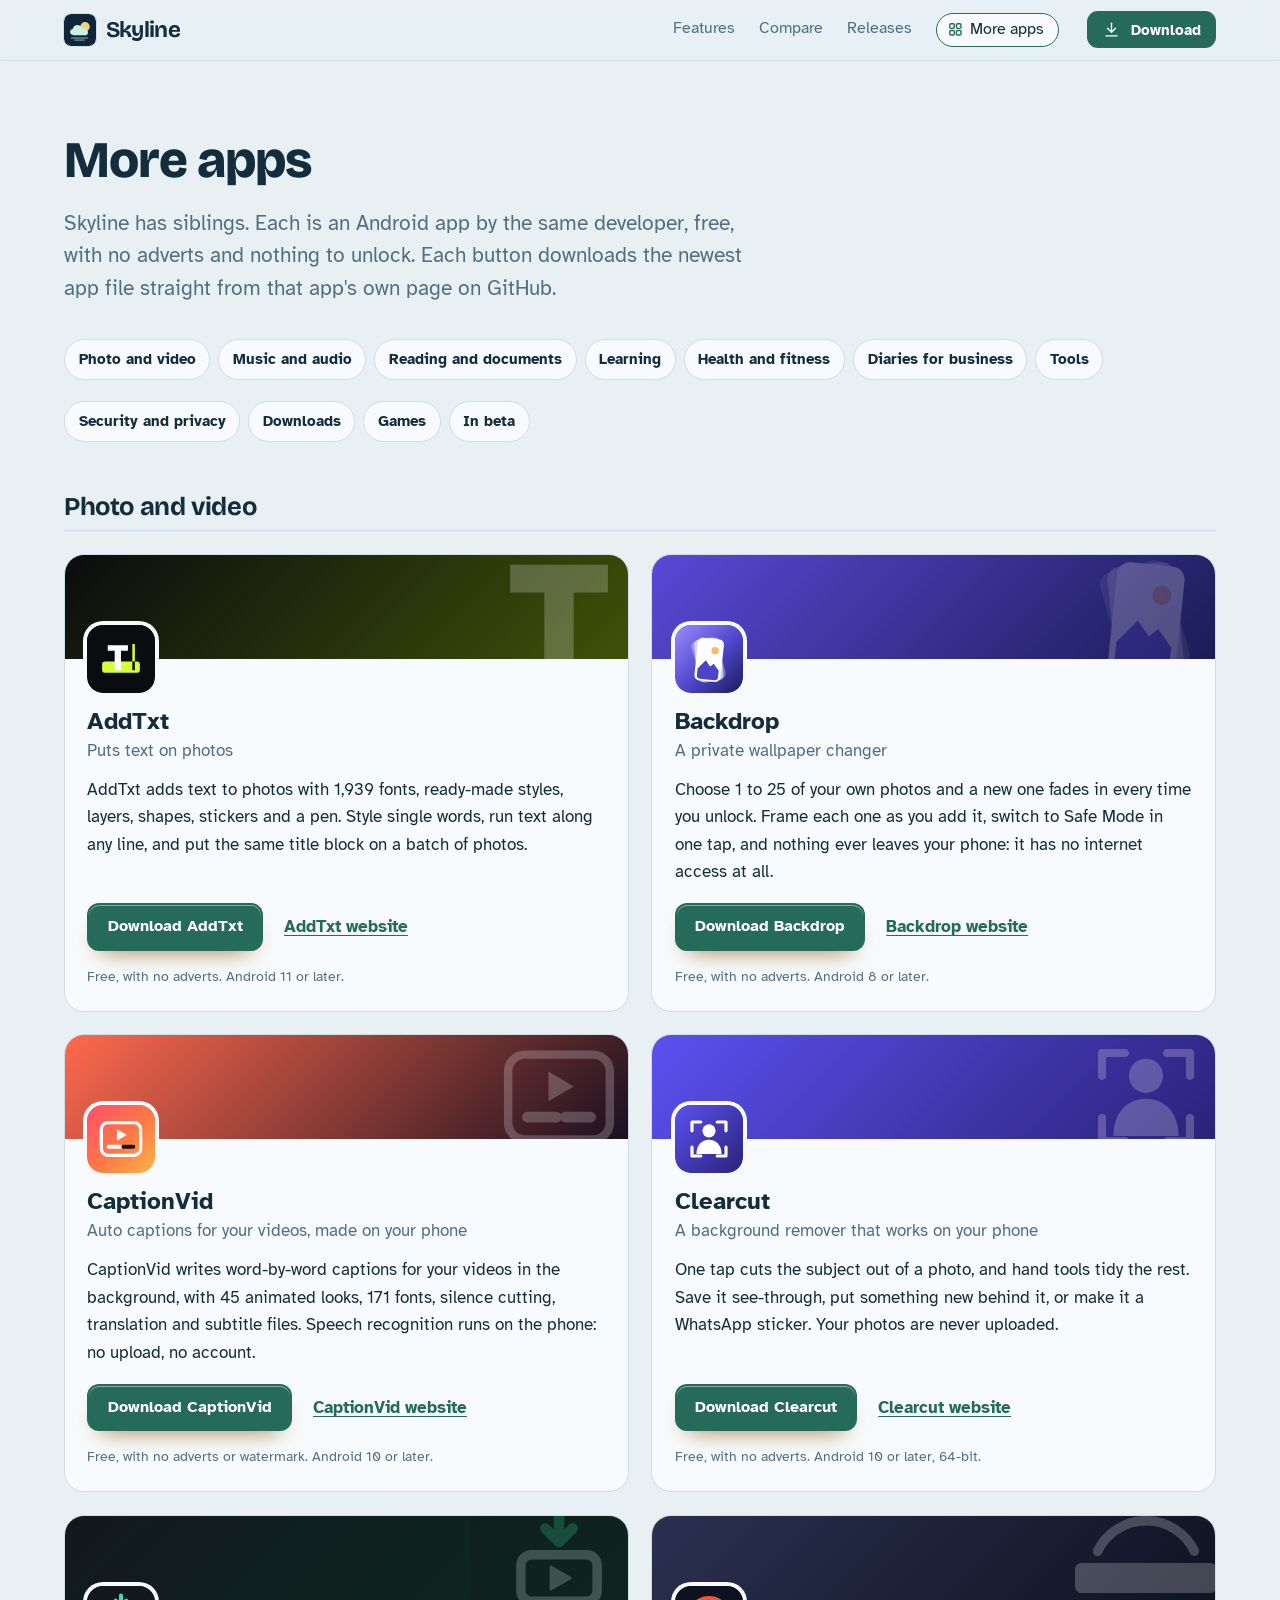
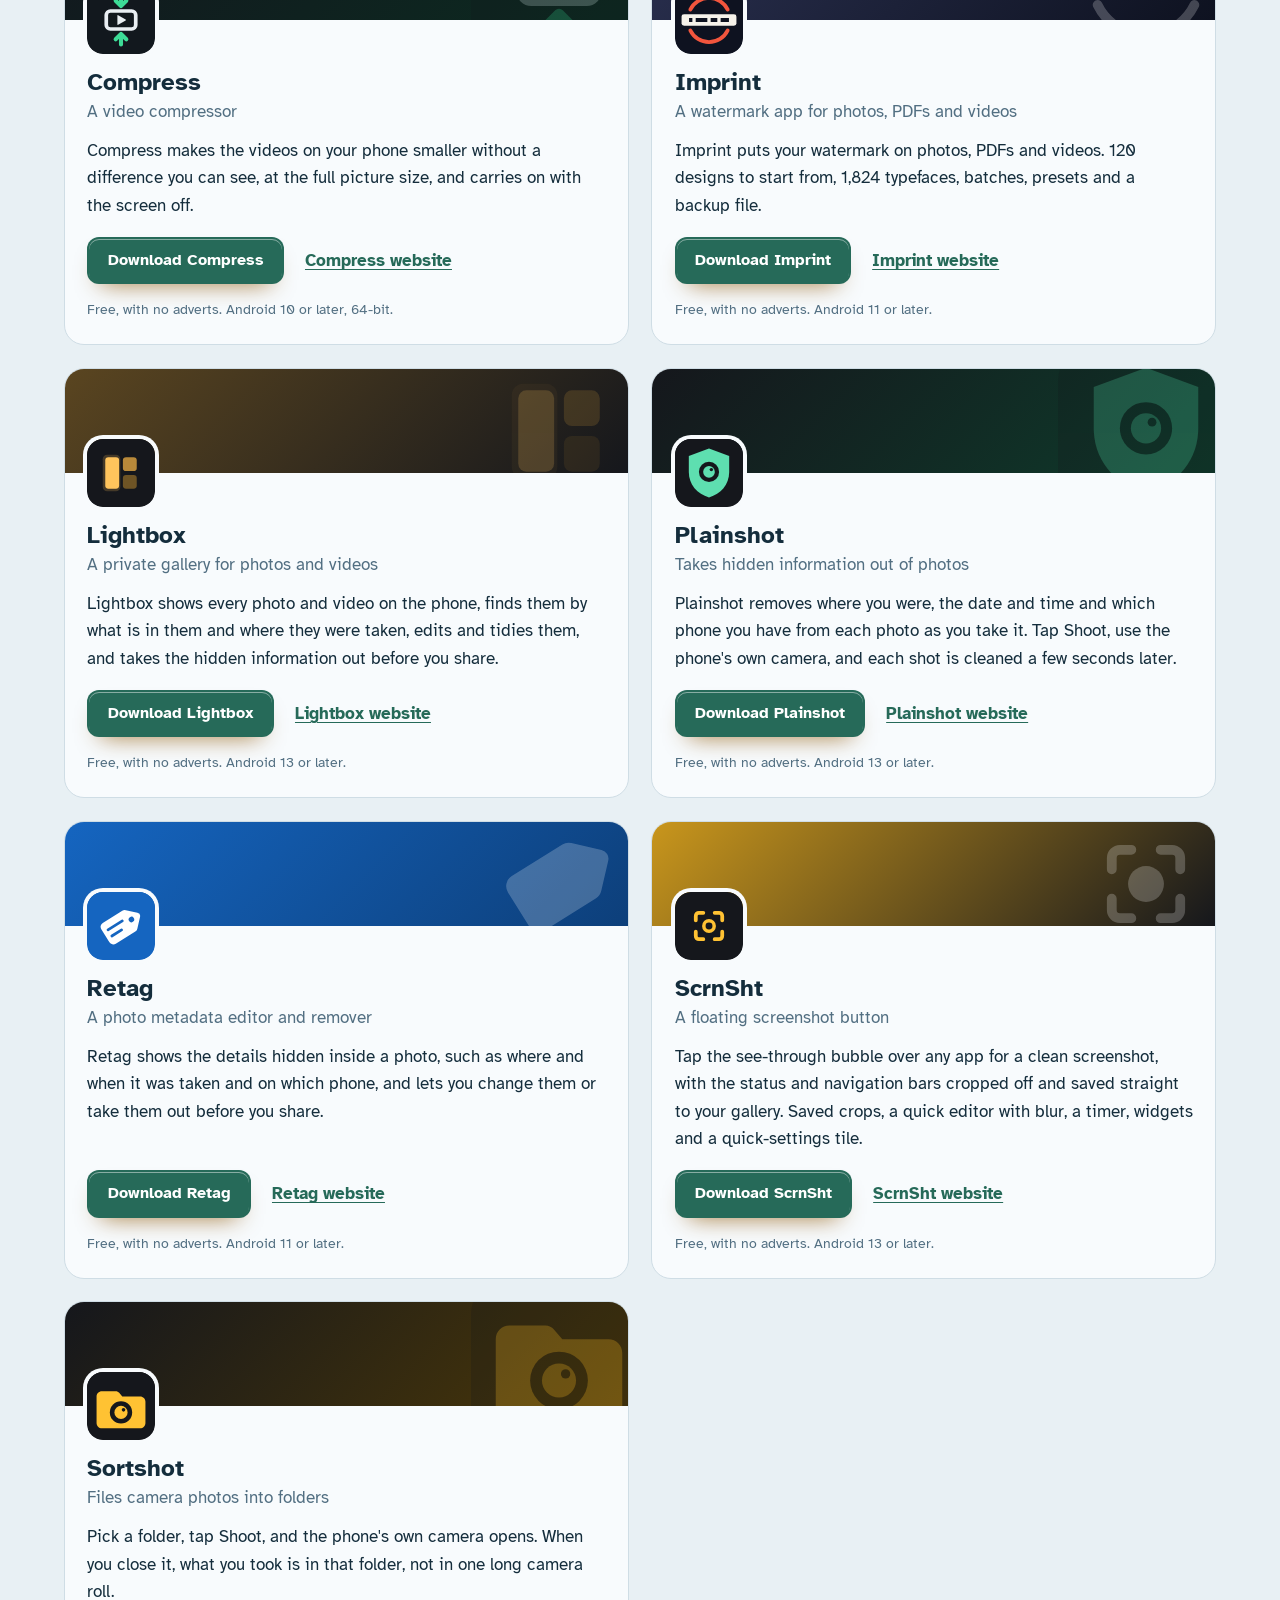
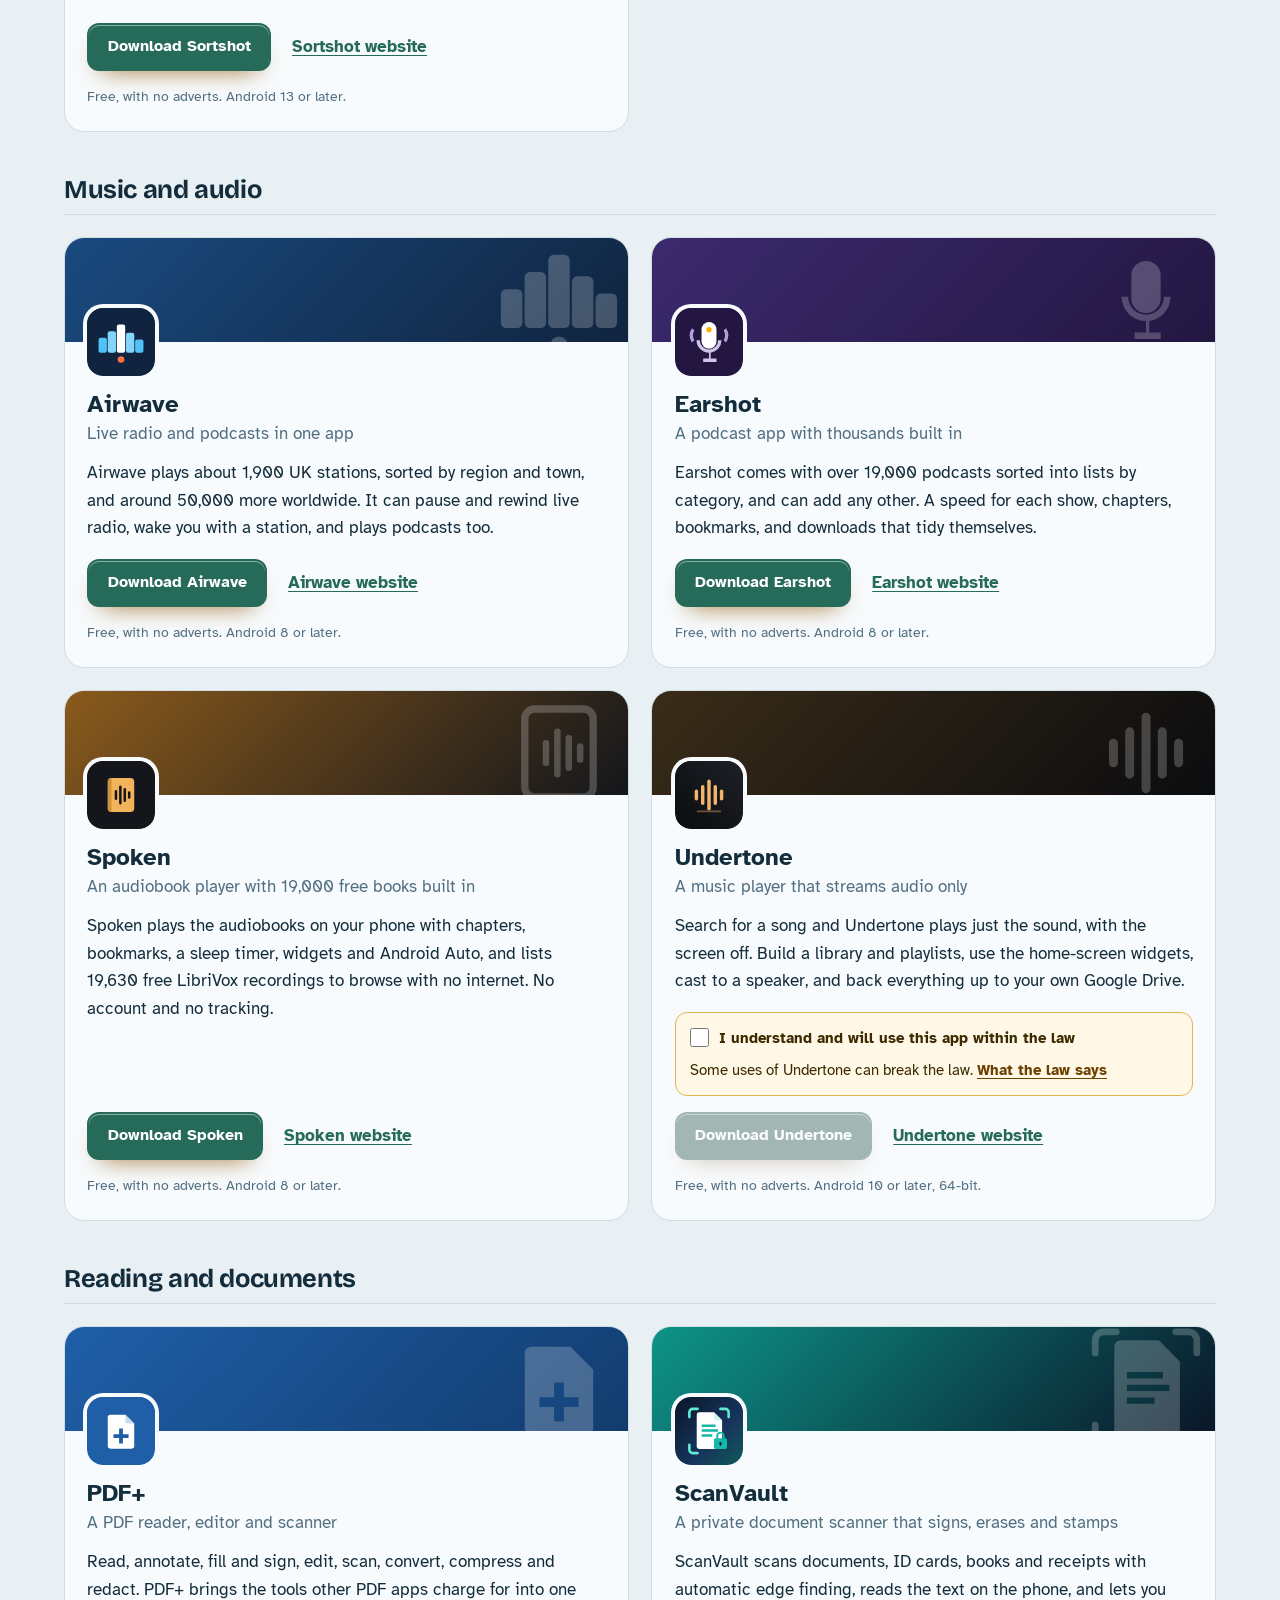
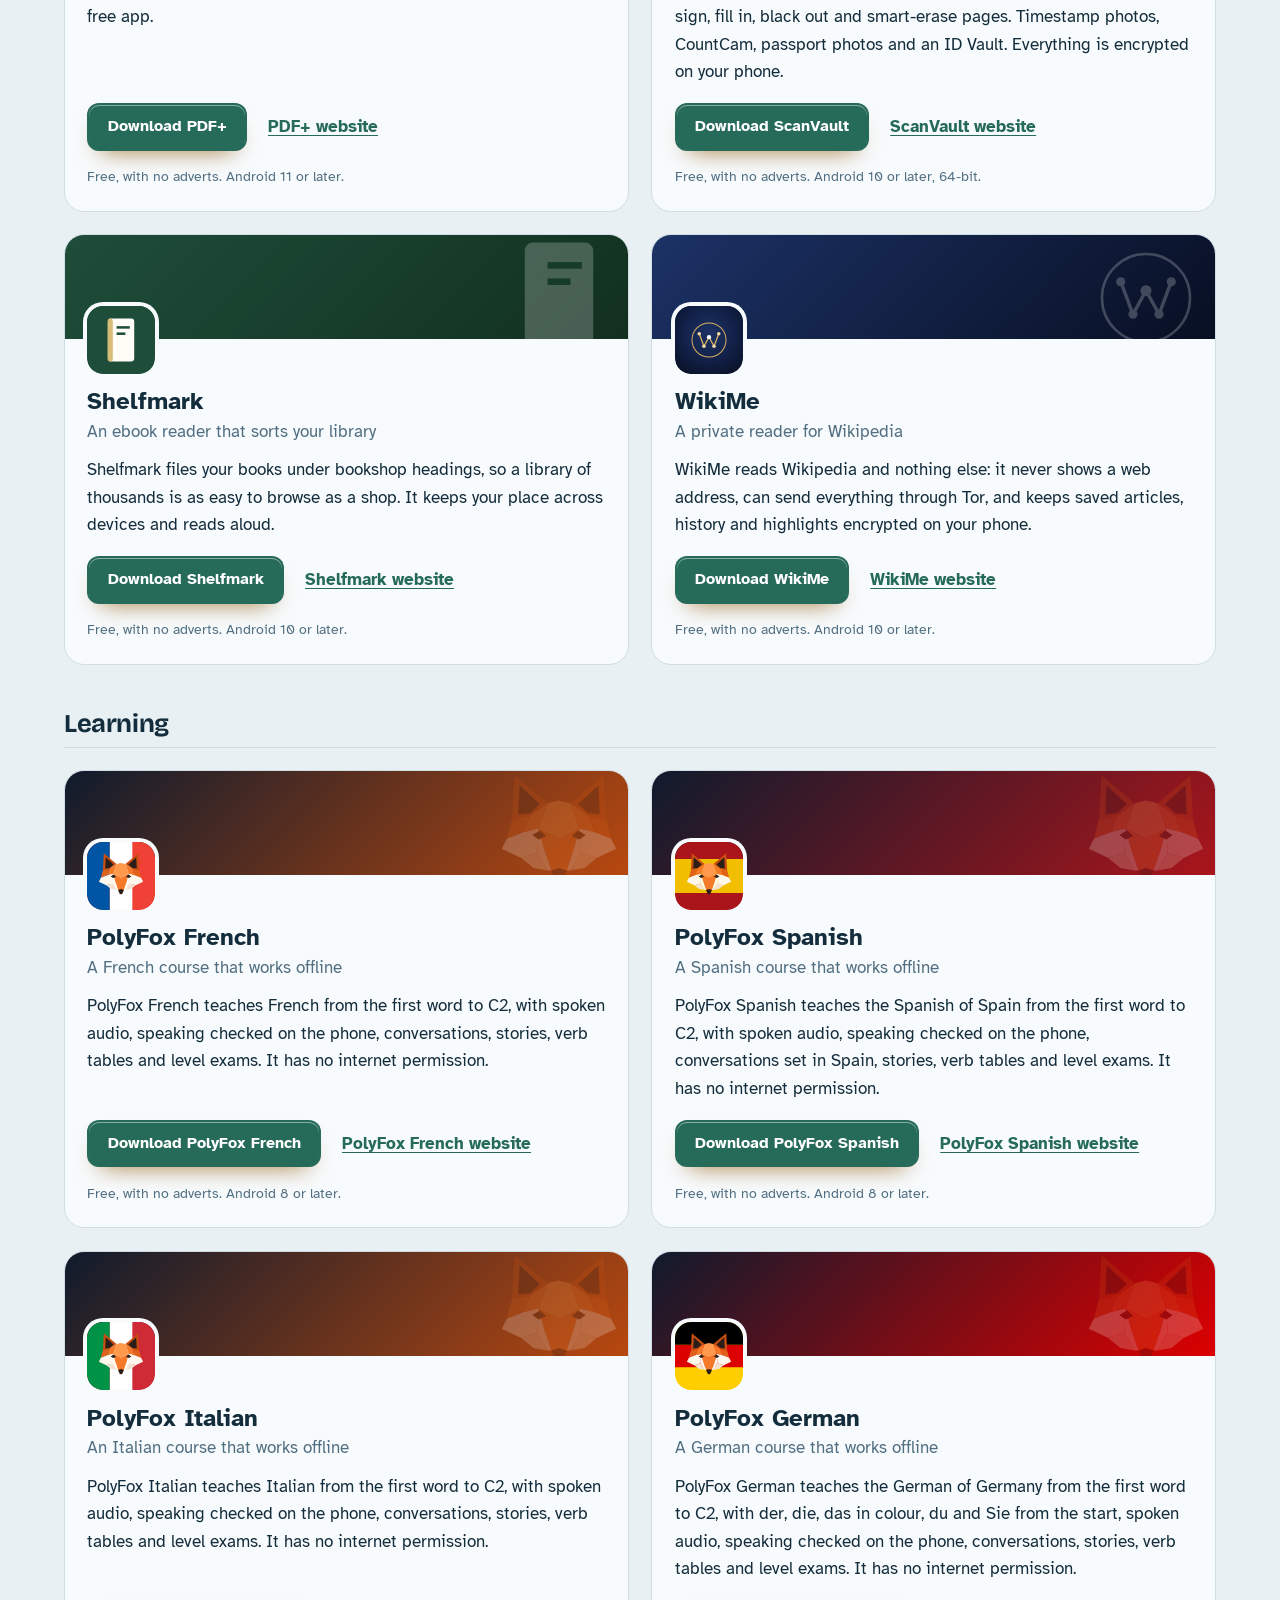
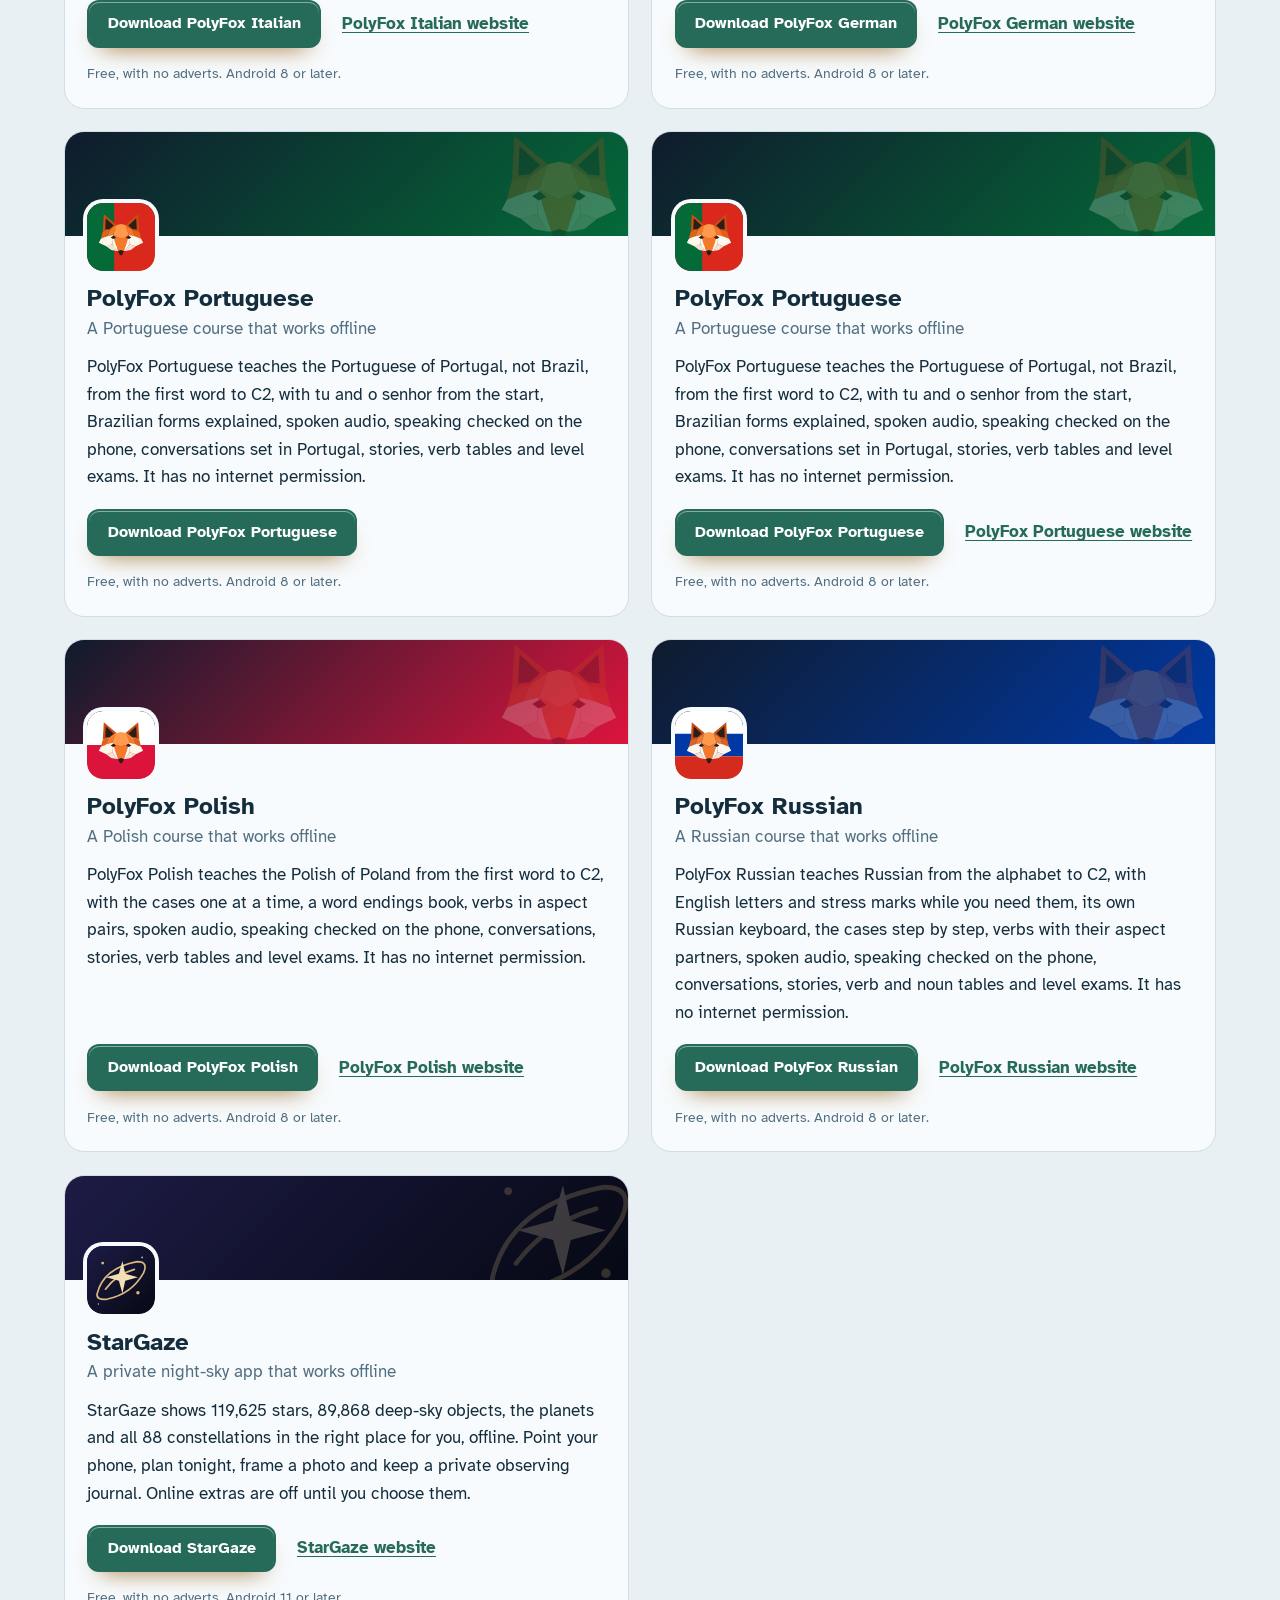
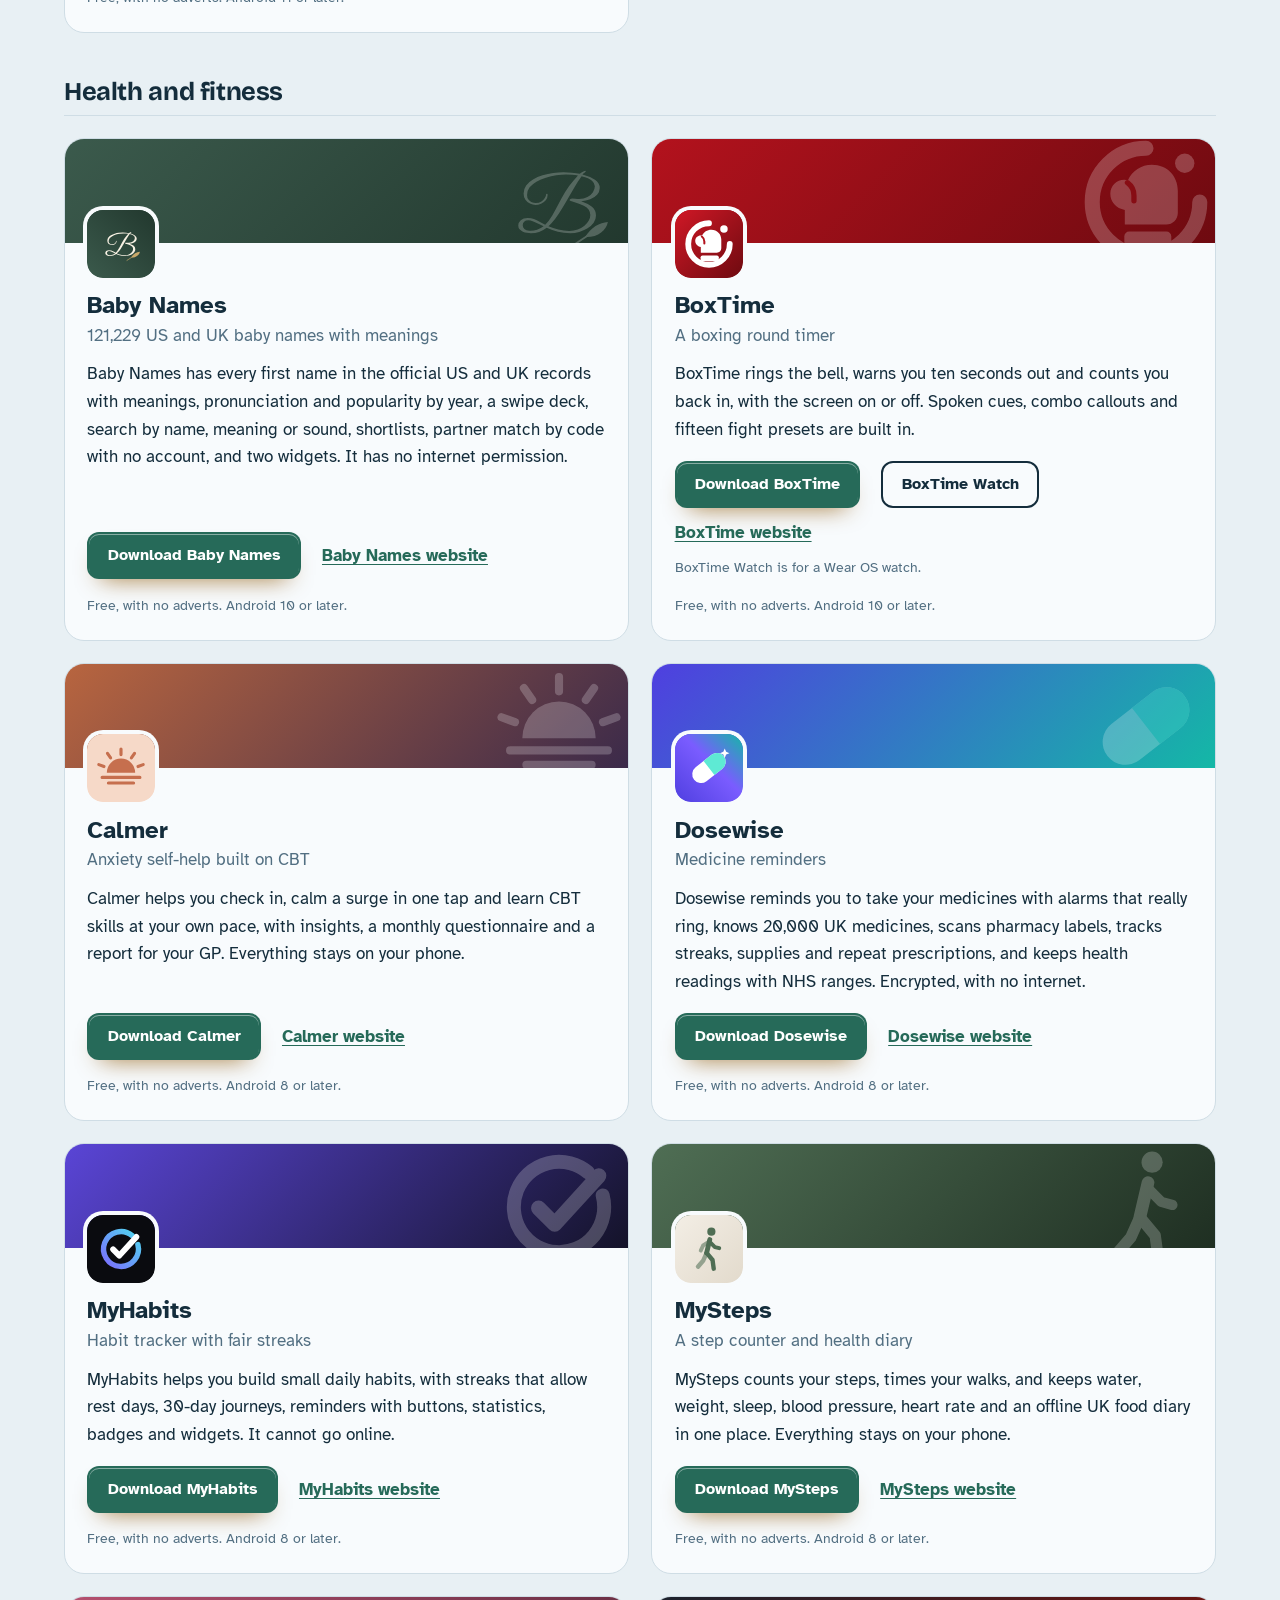
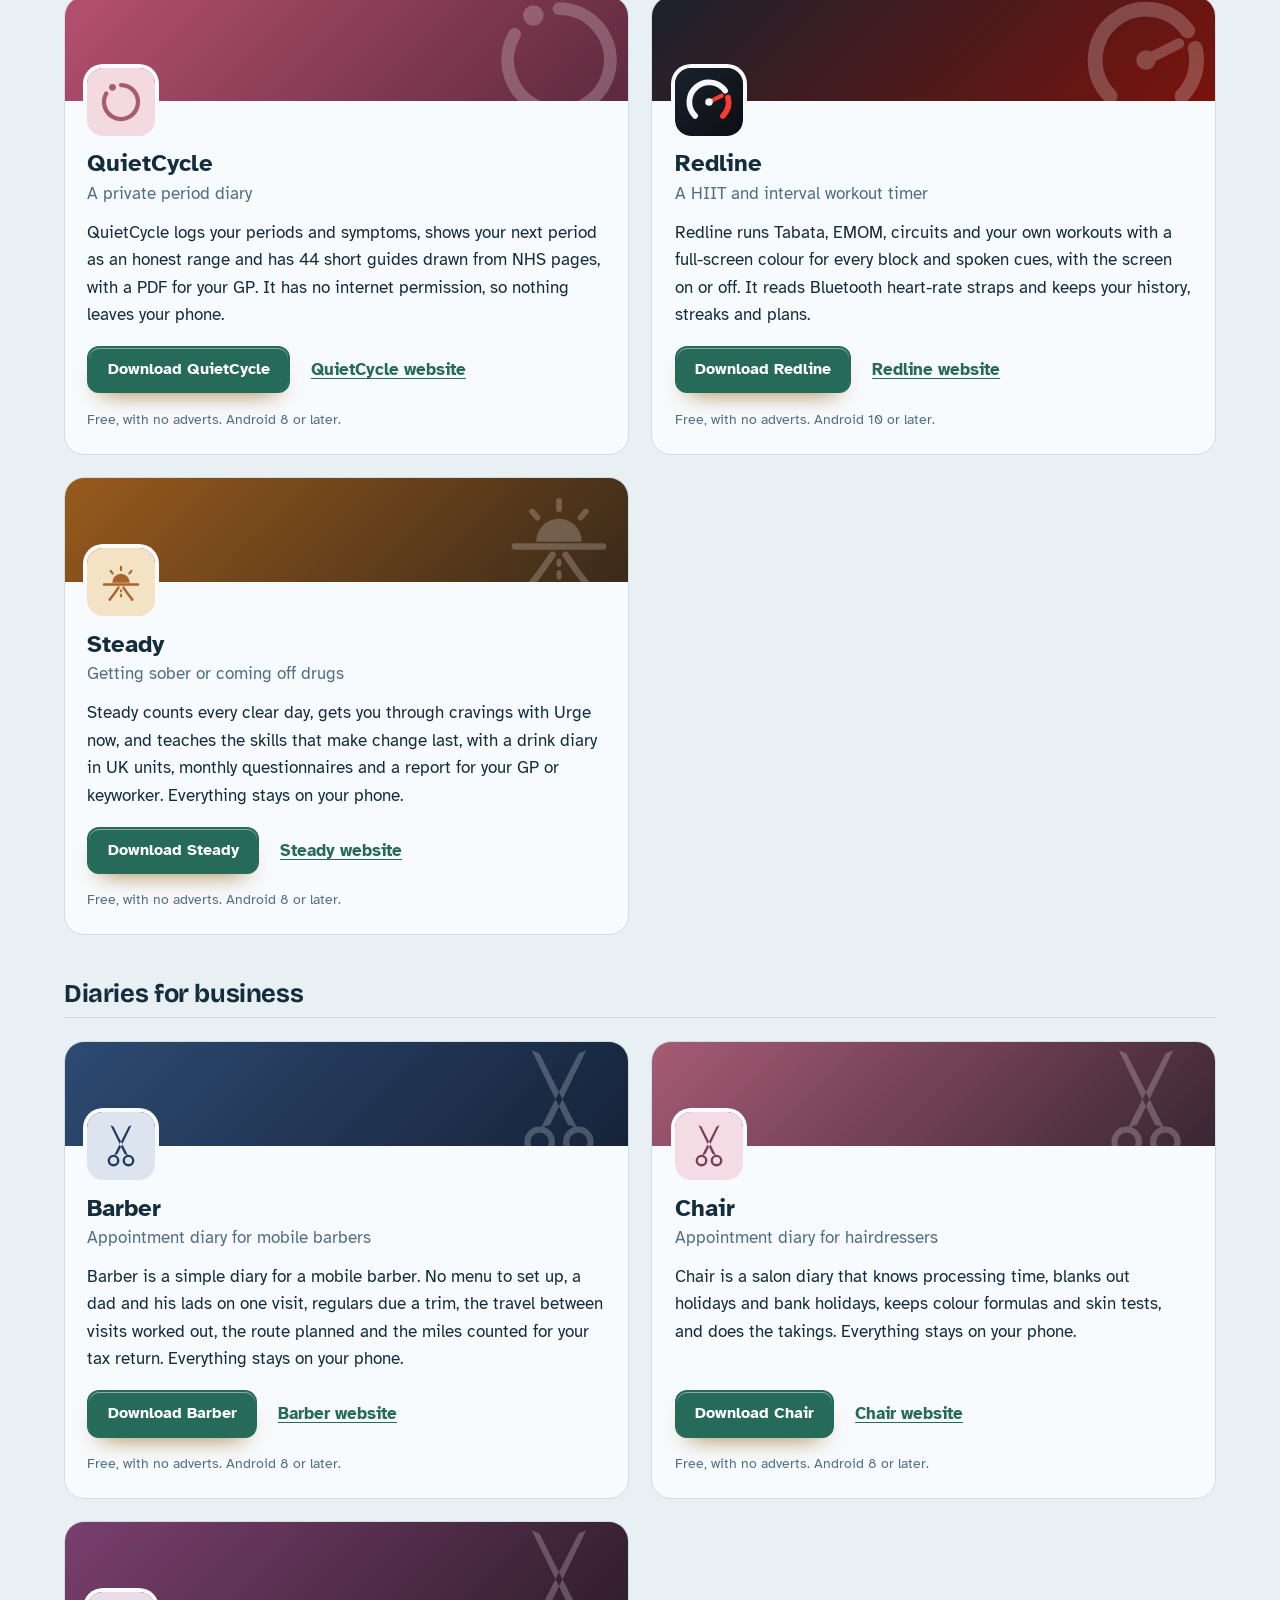
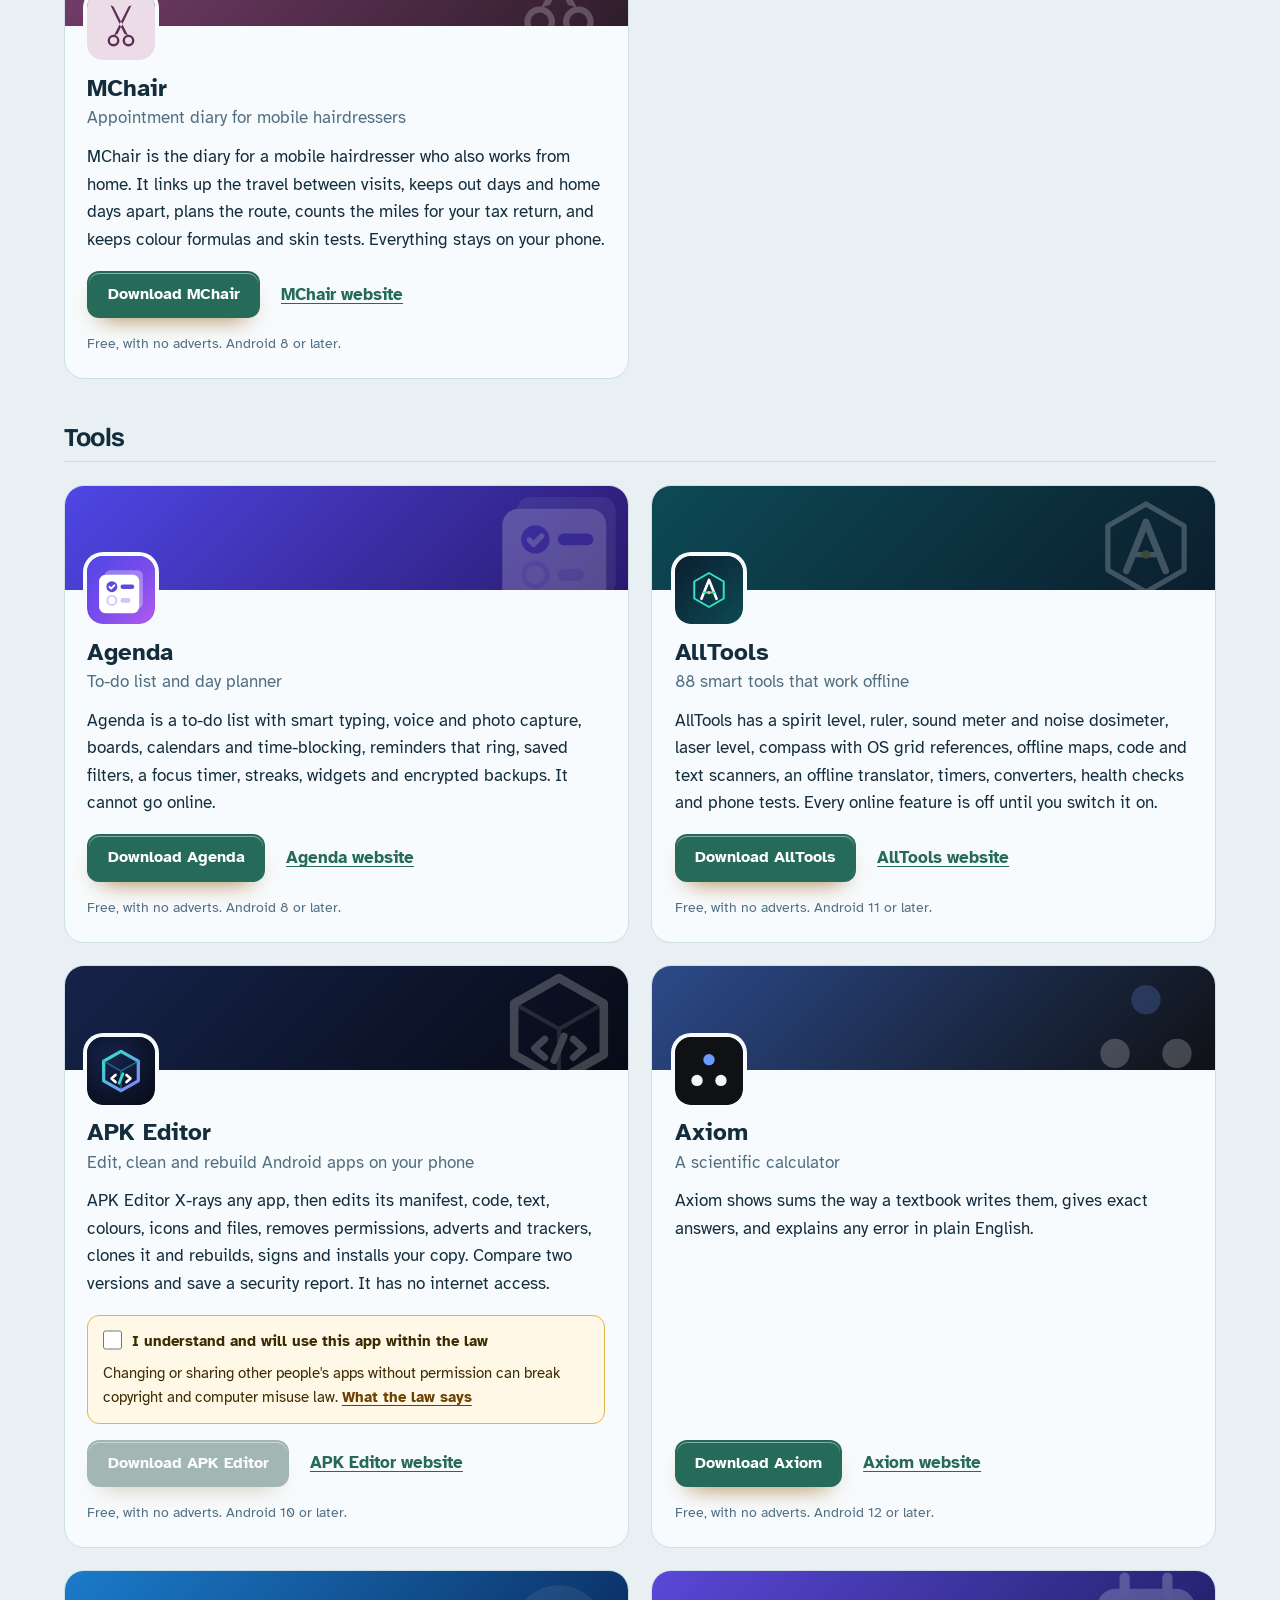
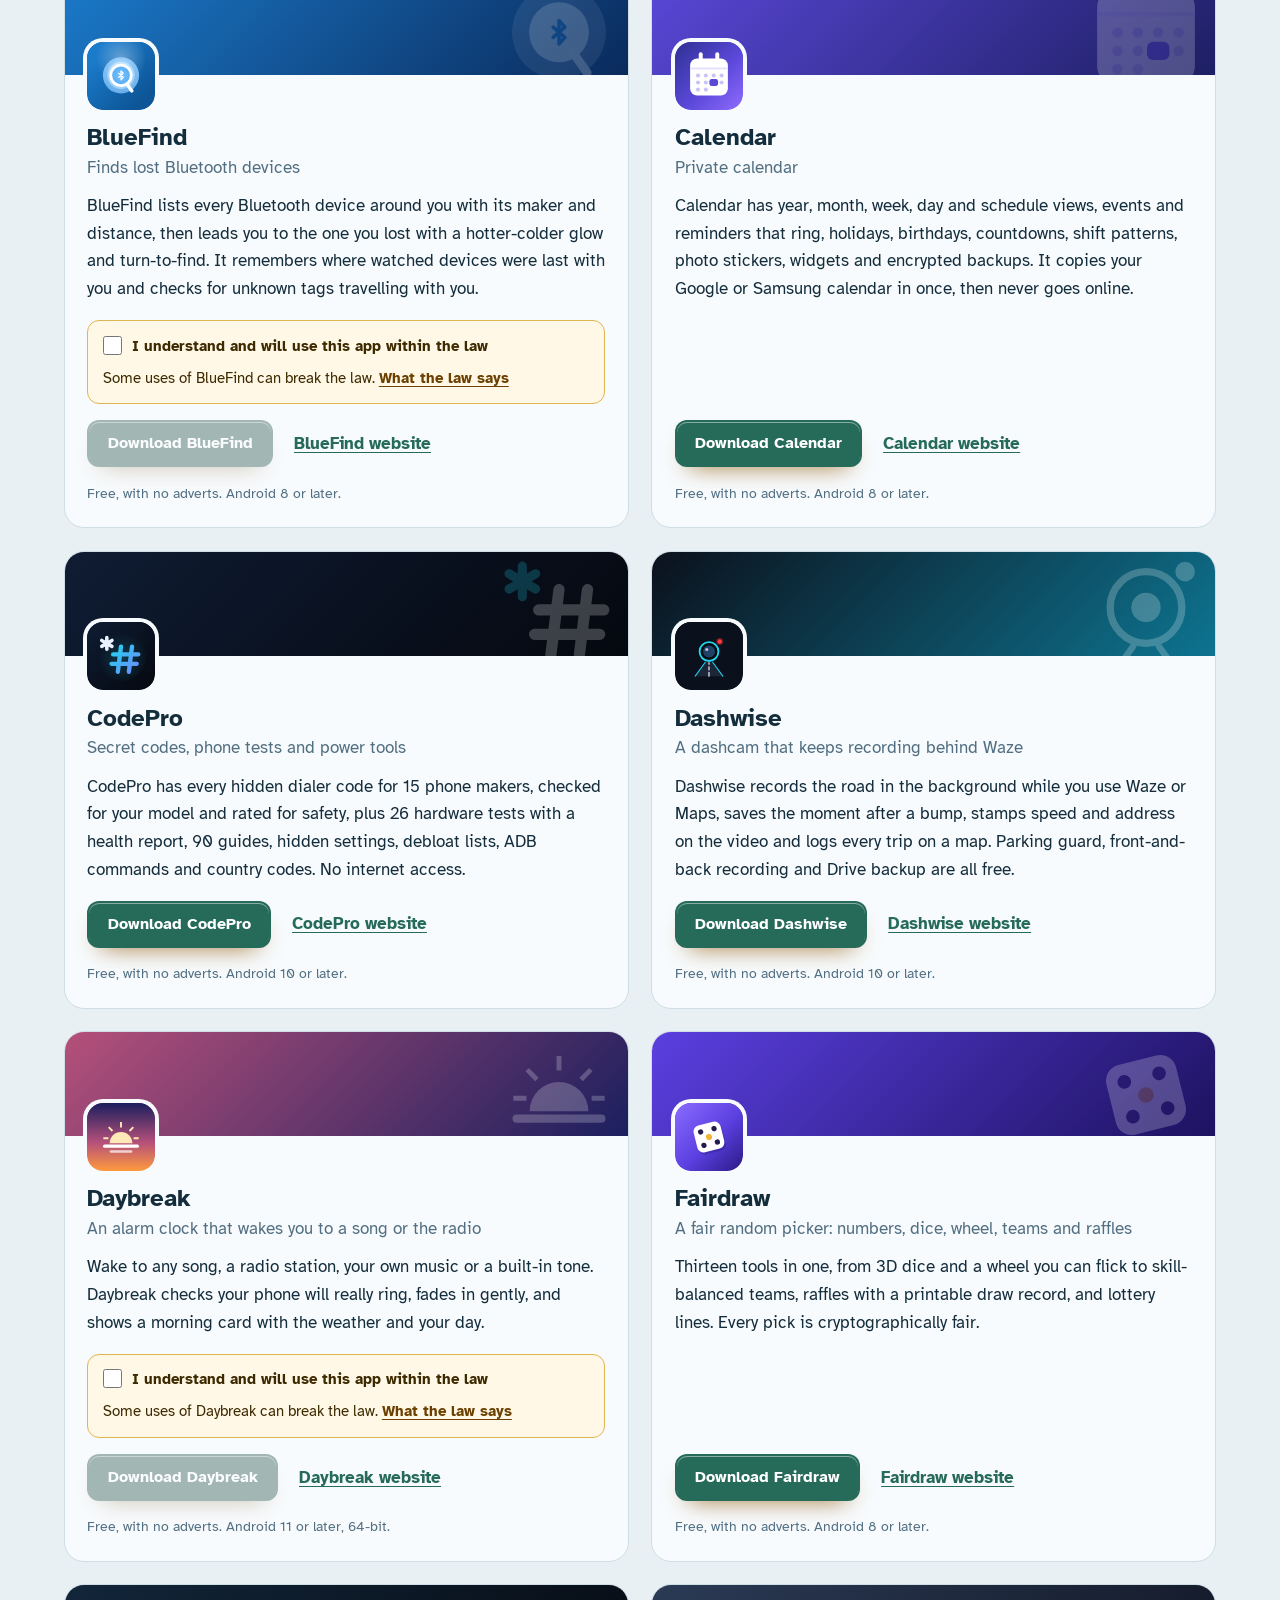
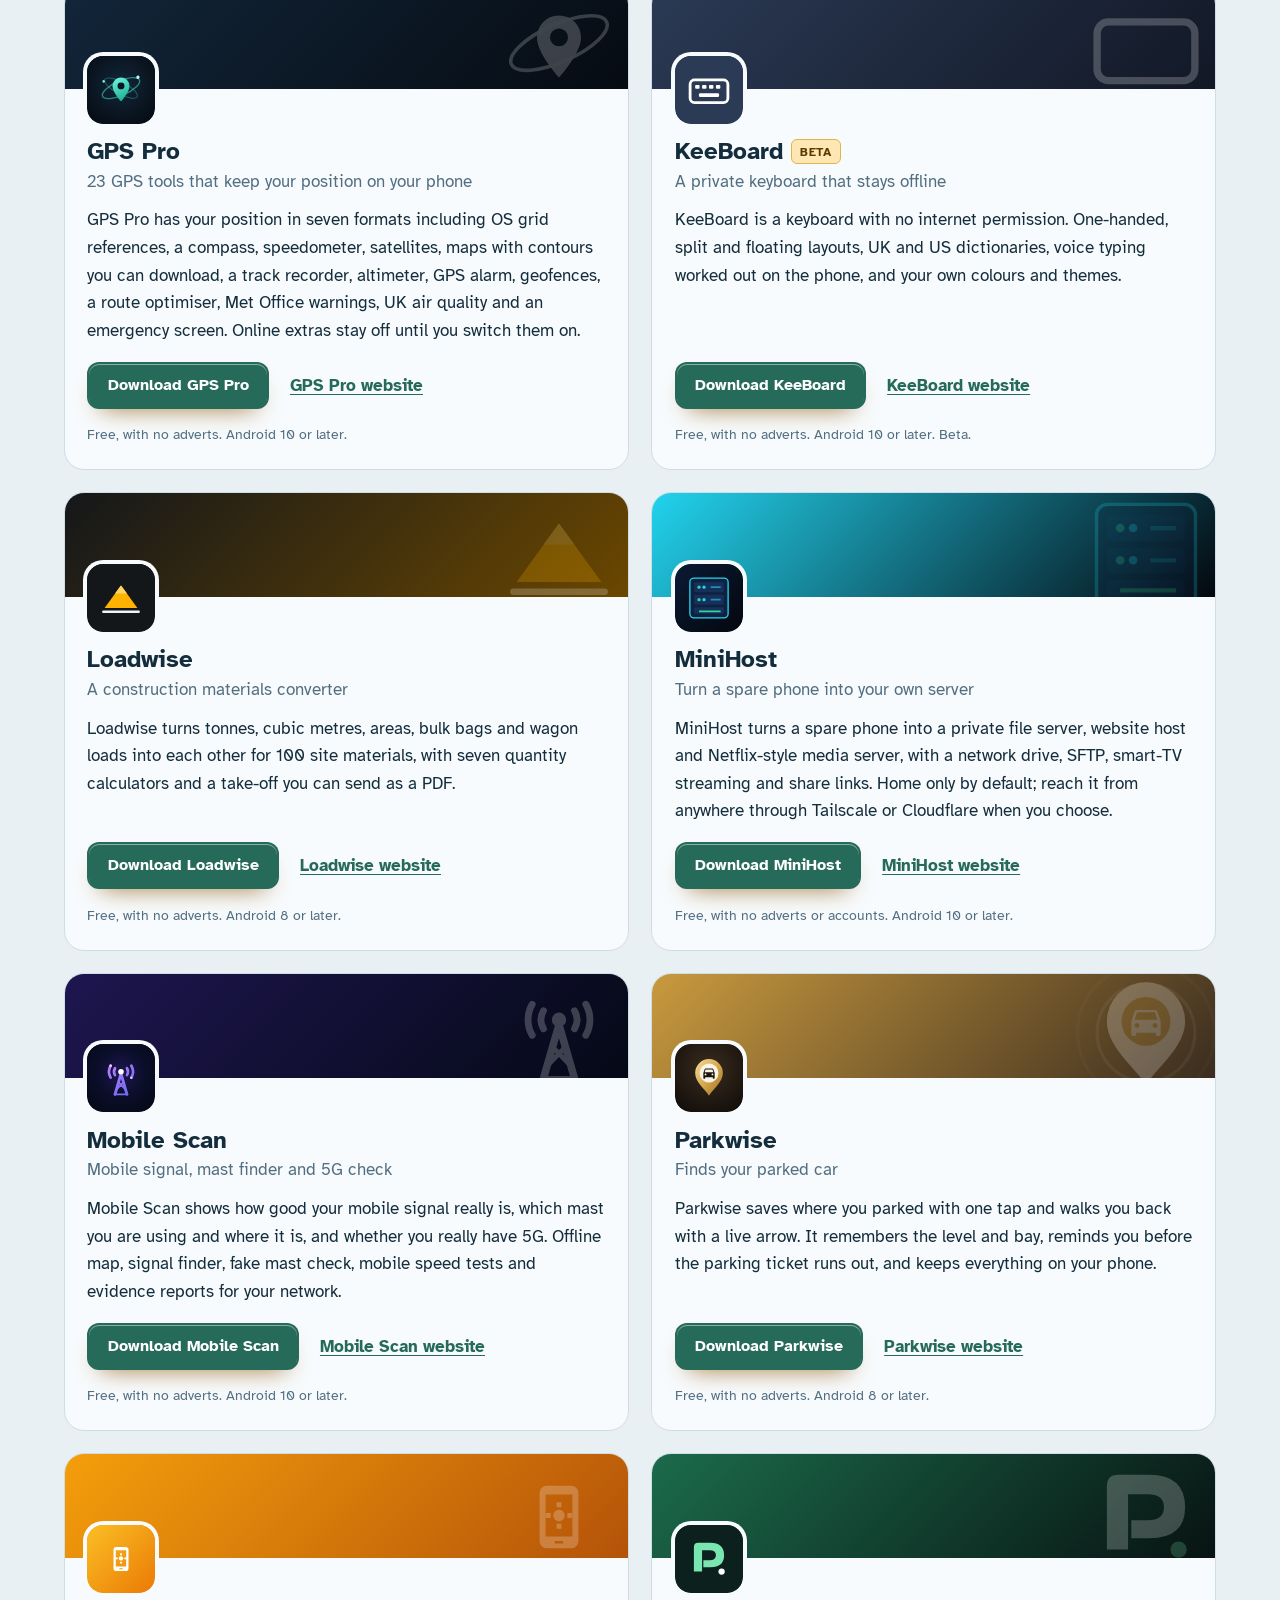
==== commit 0c10c5cb: "More apps: add Baby Names" ====
--- a/more-apps.html
+++ b/more-apps.html
@@ -4,7 +4,7 @@
 <meta charset="utf-8">
 <meta name="viewport" content="width=device-width, initial-scale=1">
 <title>More free Android apps from the maker of Skyline</title>
-<meta name="description" content="All 96 free Android apps from the maker of Skyline, in one list by category, each with its download and a link to its website.">
+<meta name="description" content="All 97 free Android apps from the maker of Skyline, in one list by category, each with its download and a link to its website.">
 <meta name="author" content="Jonathan Jackson">
 <link rel="canonical" href="https://customgpter.github.io/skyline/more-apps.html">
 <meta name="theme-color" content="#e8f0f4" media="(prefers-color-scheme: light)">
@@ -12,7 +12,7 @@
 <meta property="og:type" content="website">
 <meta property="og:site_name" content="Skyline">
 <meta property="og:title" content="More free Android apps from the maker of Skyline">
-<meta property="og:description" content="All 96 free Android apps from the maker of Skyline, in one list by category, each with its download and a link to its website.">
+<meta property="og:description" content="All 97 free Android apps from the maker of Skyline, in one list by category, each with its download and a link to its website.">
 <meta property="og:url" content="https://customgpter.github.io/skyline/more-apps.html">
 <meta property="og:image" content="https://customgpter.github.io/skyline/assets/og.png">
 <meta property="og:image:width" content="1200">
@@ -26,7 +26,7 @@
 <link rel="preload" href="./assets/fonts/atkinson-hyperlegible-latin-400-normal.woff2" as="font" type="font/woff2" crossorigin>
 <link rel="stylesheet" href="./assets/site.css?v=1">
 <link rel="stylesheet" href="./assets/house.css?v=1">
-<script type="application/ld+json">{"@context":"https://schema.org","@type":"ItemList","name":"Apps from the maker of Skyline","url":"https://customgpter.github.io/skyline/more-apps.html","itemListElement":[{"@type":"ListItem","position":1,"name":"AddTxt","url":"https://customgpter.github.io/addtxt/"},{"@type":"ListItem","position":2,"name":"Backdrop","url":"https://customgpter.github.io/backdrop/"},{"@type":"ListItem","position":3,"name":"CaptionVid","url":"https://customgpter.github.io/captionvid/"},{"@type":"ListItem","position":4,"name":"Clearcut","url":"https://customgpter.github.io/clearcut/"},{"@type":"ListItem","position":5,"name":"Compress","url":"https://customgpter.github.io/compress/"},{"@type":"ListItem","position":6,"name":"Imprint","url":"https://customgpter.github.io/imprint/"},{"@type":"ListItem","position":7,"name":"Lightbox","url":"https://customgpter.github.io/lightbox/"},{"@type":"ListItem","position":8,"name":"Plainshot","url":"https://customgpter.github.io/plainshot/"},{"@type":"ListItem","position":9,"name":"Retag","url":"https://customgpter.github.io/retag/"},{"@type":"ListItem","position":10,"name":"ScrnSht","url":"https://customgpter.github.io/scrnsht/"},{"@type":"ListItem","position":11,"name":"Sortshot","url":"https://customgpter.github.io/sortshot/"},{"@type":"ListItem","position":12,"name":"Airwave","url":"https://customgpter.github.io/airwave/"},{"@type":"ListItem","position":13,"name":"Earshot","url":"https://customgpter.github.io/earshot/"},{"@type":"ListItem","position":14,"name":"Spoken","url":"https://customgpter.github.io/spoken/"},{"@type":"ListItem","position":15,"name":"Undertone","url":"https://customgpter.github.io/undertone/"},{"@type":"ListItem","position":16,"name":"PDF+","url":"https://customgpter.github.io/pdfplus/"},{"@type":"ListItem","position":17,"name":"ScanVault","url":"https://customgpter.github.io/scanvault/"},{"@type":"ListItem","position":18,"name":"Shelfmark","url":"https://customgpter.github.io/shelfmark/"},{"@type":"ListItem","position":19,"name":"WikiMe","url":"https://customgpter.github.io/wikime/"},{"@type":"ListItem","position":20,"name":"PolyFox French","url":"https://customgpter.github.io/polyfox/"},{"@type":"ListItem","position":21,"name":"PolyFox German","url":"https://customgpter.github.io/polyfox-german/"},{"@type":"ListItem","position":22,"name":"PolyFox Portuguese","url":"https://customgpter.github.io/polyfox-portuguese/"},{"@type":"ListItem","position":23,"name":"PolyFox Polish","url":"https://customgpter.github.io/polyfox-polish/"},{"@type":"ListItem","position":24,"name":"PolyFox Russian","url":"https://customgpter.github.io/polyfox-russian/"},{"@type":"ListItem","position":25,"name":"StarGaze","url":"https://customgpter.github.io/stargaze/"},{"@type":"ListItem","position":26,"name":"BoxTime","url":"https://customgpter.github.io/boxtime/"},{"@type":"ListItem","position":27,"name":"Calmer","url":"https://customgpter.github.io/calmer/"},{"@type":"ListItem","position":28,"name":"Dosewise","url":"https://customgpter.github.io/dosewise/"},{"@type":"ListItem","position":29,"name":"MyHabits","url":"https://customgpter.github.io/myhabits/"},{"@type":"ListItem","position":30,"name":"MySteps","url":"https://customgpter.github.io/mysteps/"},{"@type":"ListItem","position":31,"name":"QuietCycle","url":"https://customgpter.github.io/quietcycle/"},{"@type":"ListItem","position":32,"name":"Redline","url":"https://customgpter.github.io/redline/"},{"@type":"ListItem","position":33,"name":"Steady","url":"https://customgpter.github.io/steady/"},{"@type":"ListItem","position":34,"name":"Barber","url":"https://customgpter.github.io/barber/"},{"@type":"ListItem","position":35,"name":"Chair","url":"https://customgpter.github.io/chair/"},{"@type":"ListItem","position":36,"name":"MChair","url":"https://customgpter.github.io/mchair/"},{"@type":"ListItem","position":37,"name":"Agenda","url":"https://customgpter.github.io/agenda/"},{"@type":"ListItem","position":38,"name":"AllTools","url":"https://customgpter.github.io/alltools/"},{"@type":"ListItem","position":39,"name":"APK Editor","url":"https://customgpter.github.io/apkeditor/"},{"@type":"ListItem","position":40,"name":"Axiom","url":"https://customgpter.github.io/axiom/"},{"@type":"ListItem","position":41,"name":"BlueFind","url":"https://customgpter.github.io/bluefind/"},{"@type":"ListItem","position":42,"name":"Calendar","url":"https://customgpter.github.io/calendar/"},{"@type":"ListItem","position":43,"name":"CodePro","url":"https://customgpter.github.io/codepro/"},{"@type":"ListItem","position":44,"name":"Dashwise","url":"https://customgpter.github.io/dashwise/"},{"@type":"ListItem","position":45,"name":"Daybreak","url":"https://customgpter.github.io/daybreak/"},{"@type":"ListItem","position":46,"name":"Fairdraw","url":"https://customgpter.github.io/fairdraw/"},{"@type":"ListItem","position":47,"name":"GPS Pro","url":"https://customgpter.github.io/gpspro/"},{"@type":"ListItem","position":48,"name":"KeeBoard","url":"https://customgpter.github.io/keeboard/"},{"@type":"ListItem","position":49,"name":"Loadwise","url":"https://customgpter.github.io/loadwise/"},{"@type":"ListItem","position":50,"name":"MiniHost","url":"https://customgpter.github.io/minihost/"},{"@type":"ListItem","position":51,"name":"Mobile Scan","url":"https://customgpter.github.io/mobilescan/"},{"@type":"ListItem","position":52,"name":"Parkwise","url":"https://customgpter.github.io/parkwise/"},{"@type":"ListItem","position":53,"name":"Pocketmind","url":"https://customgpter.github.io/pocketmind/"},{"@type":"ListItem","position":54,"name":"Refine","url":"https://customgpter.github.io/refine/"},{"@type":"ListItem","position":55,"name":"Shiftwise","url":"https://customgpter.github.io/shiftwise/"},{"@type":"ListItem","position":56,"name":"SimpleCalc","url":"https://customgpter.github.io/simplecalc/"},{"@type":"ListItem","position":57,"name":"Skyline","url":"https://customgpter.github.io/skyline/"},{"@type":"ListItem","position":58,"name":"Slipway","url":"https://customgpter.github.io/slipway/"},{"@type":"ListItem","position":59,"name":"Tagger","url":"https://customgpter.github.io/tagger/"},{"@type":"ListItem","position":60,"name":"TotalClean","url":"https://customgpter.github.io/totalclean/"},{"@type":"ListItem","position":61,"name":"TVLink","url":"https://customgpter.github.io/tvlink/"},{"@type":"ListItem","position":62,"name":"Unbox","url":"https://customgpter.github.io/unbox/"},{"@type":"ListItem","position":63,"name":"WhatsKeep","url":"https://customgpter.github.io/whatskeep/"},{"@type":"ListItem","position":64,"name":"WiFi Scan","url":"https://customgpter.github.io/wifiscan/"},{"@type":"ListItem","position":65,"name":"Auditly","url":"https://customgpter.github.io/auditly/"},{"@type":"ListItem","position":66,"name":"Backchannel","url":"https://customgpter.github.io/backchannel/"},{"@type":"ListItem","position":67,"name":"ENotes","url":"https://customgpter.github.io/enotes/"},{"@type":"ListItem","position":68,"name":"FindMe","url":"https://customgpter.github.io/findme/"},{"@type":"ListItem","position":69,"name":"iLock","url":"https://customgpter.github.io/ilock/"},{"@type":"ListItem","position":70,"name":"ImSafe","url":"https://customgpter.github.io/imsafe/"},{"@type":"ListItem","position":71,"name":"IShred","url":"https://customgpter.github.io/ishred/"},{"@type":"ListItem","position":72,"name":"LockBox","url":"https://customgpter.github.io/lockbox/"},{"@type":"ListItem","position":73,"name":"PassVault","url":"https://customgpter.github.io/passvault/"},{"@type":"ListItem","position":74,"name":"SpyFind","url":"https://customgpter.github.io/spyfind/"},{"@type":"ListItem","position":75,"name":"TextWipe","url":"https://customgpter.github.io/textwipe/"},{"@type":"ListItem","position":76,"name":"Tracewire","url":"https://customgpter.github.io/tracewire/"},{"@type":"ListItem","position":77,"name":"Vigil","url":"https://customgpter.github.io/vigil/"},{"@type":"ListItem","position":78,"name":"Grab","url":"https://customgpter.github.io/grab/"},{"@type":"ListItem","position":79,"name":"Swarm","url":"https://customgpter.github.io/swarm/"},{"@type":"ListItem","position":80,"name":"Plane Games","url":"https://customgpter.github.io/plane-games/"},{"@type":"ListItem","position":81,"name":"Ninefold","url":"https://customgpter.github.io/ninefold/"},{"@type":"ListItem","position":82,"name":"Cubewise","url":"https://customgpter.github.io/cubewise/"},{"@type":"ListItem","position":83,"name":"Tilewise","url":"https://customgpter.github.io/tilewise/"},{"@type":"ListItem","position":84,"name":"Letterwise","url":"https://customgpter.github.io/letterwise/"},{"@type":"ListItem","position":85,"name":"Kingside","url":"https://customgpter.github.io/kingside/"},{"@type":"ListItem","position":86,"name":"Deckhand","url":"https://customgpter.github.io/deckhand/"},{"@type":"ListItem","position":87,"name":"SNESForge","url":"https://customgpter.github.io/snesforge/"},{"@type":"ListItem","position":88,"name":"Fame Boy","url":"https://customgpter.github.io/fameboy/"},{"@type":"ListItem","position":89,"name":"PSPPro","url":"https://customgpter.github.io/psppro/"},{"@type":"ListItem","position":90,"name":"MegaGen","url":"https://customgpter.github.io/megagen/"},{"@type":"ListItem","position":91,"name":"QVR","url":"https://customgpter.github.io/qvr/"},{"@type":"ListItem","position":92,"name":"QVR Watch","url":"https://customgpter.github.io/qvr-watch/"},{"@type":"ListItem","position":93,"name":"QVRLite","url":"https://customgpter.github.io/qvrlite/"},{"@type":"ListItem","position":94,"name":"Onionz","url":"https://customgpter.github.io/onionz/"},{"@type":"ListItem","position":95,"name":"OnionzWeb","url":"https://customgpter.github.io/onionzweb/"}]}</script>
+<script type="application/ld+json">{"@context":"https://schema.org","@type":"ItemList","name":"Apps from the maker of Skyline","url":"https://customgpter.github.io/skyline/more-apps.html","itemListElement":[{"@type":"ListItem","position":1,"name":"AddTxt","url":"https://customgpter.github.io/addtxt/"},{"@type":"ListItem","position":2,"name":"Backdrop","url":"https://customgpter.github.io/backdrop/"},{"@type":"ListItem","position":3,"name":"CaptionVid","url":"https://customgpter.github.io/captionvid/"},{"@type":"ListItem","position":4,"name":"Clearcut","url":"https://customgpter.github.io/clearcut/"},{"@type":"ListItem","position":5,"name":"Compress","url":"https://customgpter.github.io/compress/"},{"@type":"ListItem","position":6,"name":"Imprint","url":"https://customgpter.github.io/imprint/"},{"@type":"ListItem","position":7,"name":"Lightbox","url":"https://customgpter.github.io/lightbox/"},{"@type":"ListItem","position":8,"name":"Plainshot","url":"https://customgpter.github.io/plainshot/"},{"@type":"ListItem","position":9,"name":"Retag","url":"https://customgpter.github.io/retag/"},{"@type":"ListItem","position":10,"name":"ScrnSht","url":"https://customgpter.github.io/scrnsht/"},{"@type":"ListItem","position":11,"name":"Sortshot","url":"https://customgpter.github.io/sortshot/"},{"@type":"ListItem","position":12,"name":"Airwave","url":"https://customgpter.github.io/airwave/"},{"@type":"ListItem","position":13,"name":"Earshot","url":"https://customgpter.github.io/earshot/"},{"@type":"ListItem","position":14,"name":"Spoken","url":"https://customgpter.github.io/spoken/"},{"@type":"ListItem","position":15,"name":"Undertone","url":"https://customgpter.github.io/undertone/"},{"@type":"ListItem","position":16,"name":"PDF+","url":"https://customgpter.github.io/pdfplus/"},{"@type":"ListItem","position":17,"name":"ScanVault","url":"https://customgpter.github.io/scanvault/"},{"@type":"ListItem","position":18,"name":"Shelfmark","url":"https://customgpter.github.io/shelfmark/"},{"@type":"ListItem","position":19,"name":"WikiMe","url":"https://customgpter.github.io/wikime/"},{"@type":"ListItem","position":20,"name":"PolyFox French","url":"https://customgpter.github.io/polyfox/"},{"@type":"ListItem","position":21,"name":"PolyFox German","url":"https://customgpter.github.io/polyfox-german/"},{"@type":"ListItem","position":22,"name":"PolyFox Portuguese","url":"https://customgpter.github.io/polyfox-portuguese/"},{"@type":"ListItem","position":23,"name":"PolyFox Polish","url":"https://customgpter.github.io/polyfox-polish/"},{"@type":"ListItem","position":24,"name":"PolyFox Russian","url":"https://customgpter.github.io/polyfox-russian/"},{"@type":"ListItem","position":25,"name":"StarGaze","url":"https://customgpter.github.io/stargaze/"},{"@type":"ListItem","position":26,"name":"Baby Names","url":"https://customgpter.github.io/babynames/"},{"@type":"ListItem","position":27,"name":"BoxTime","url":"https://customgpter.github.io/boxtime/"},{"@type":"ListItem","position":28,"name":"Calmer","url":"https://customgpter.github.io/calmer/"},{"@type":"ListItem","position":29,"name":"Dosewise","url":"https://customgpter.github.io/dosewise/"},{"@type":"ListItem","position":30,"name":"MyHabits","url":"https://customgpter.github.io/myhabits/"},{"@type":"ListItem","position":31,"name":"MySteps","url":"https://customgpter.github.io/mysteps/"},{"@type":"ListItem","position":32,"name":"QuietCycle","url":"https://customgpter.github.io/quietcycle/"},{"@type":"ListItem","position":33,"name":"Redline","url":"https://customgpter.github.io/redline/"},{"@type":"ListItem","position":34,"name":"Steady","url":"https://customgpter.github.io/steady/"},{"@type":"ListItem","position":35,"name":"Barber","url":"https://customgpter.github.io/barber/"},{"@type":"ListItem","position":36,"name":"Chair","url":"https://customgpter.github.io/chair/"},{"@type":"ListItem","position":37,"name":"MChair","url":"https://customgpter.github.io/mchair/"},{"@type":"ListItem","position":38,"name":"Agenda","url":"https://customgpter.github.io/agenda/"},{"@type":"ListItem","position":39,"name":"AllTools","url":"https://customgpter.github.io/alltools/"},{"@type":"ListItem","position":40,"name":"APK Editor","url":"https://customgpter.github.io/apkeditor/"},{"@type":"ListItem","position":41,"name":"Axiom","url":"https://customgpter.github.io/axiom/"},{"@type":"ListItem","position":42,"name":"BlueFind","url":"https://customgpter.github.io/bluefind/"},{"@type":"ListItem","position":43,"name":"Calendar","url":"https://customgpter.github.io/calendar/"},{"@type":"ListItem","position":44,"name":"CodePro","url":"https://customgpter.github.io/codepro/"},{"@type":"ListItem","position":45,"name":"Dashwise","url":"https://customgpter.github.io/dashwise/"},{"@type":"ListItem","position":46,"name":"Daybreak","url":"https://customgpter.github.io/daybreak/"},{"@type":"ListItem","position":47,"name":"Fairdraw","url":"https://customgpter.github.io/fairdraw/"},{"@type":"ListItem","position":48,"name":"GPS Pro","url":"https://customgpter.github.io/gpspro/"},{"@type":"ListItem","position":49,"name":"KeeBoard","url":"https://customgpter.github.io/keeboard/"},{"@type":"ListItem","position":50,"name":"Loadwise","url":"https://customgpter.github.io/loadwise/"},{"@type":"ListItem","position":51,"name":"MiniHost","url":"https://customgpter.github.io/minihost/"},{"@type":"ListItem","position":52,"name":"Mobile Scan","url":"https://customgpter.github.io/mobilescan/"},{"@type":"ListItem","position":53,"name":"Parkwise","url":"https://customgpter.github.io/parkwise/"},{"@type":"ListItem","position":54,"name":"Pocketmind","url":"https://customgpter.github.io/pocketmind/"},{"@type":"ListItem","position":55,"name":"Refine","url":"https://customgpter.github.io/refine/"},{"@type":"ListItem","position":56,"name":"Shiftwise","url":"https://customgpter.github.io/shiftwise/"},{"@type":"ListItem","position":57,"name":"SimpleCalc","url":"https://customgpter.github.io/simplecalc/"},{"@type":"ListItem","position":58,"name":"Skyline","url":"https://customgpter.github.io/skyline/"},{"@type":"ListItem","position":59,"name":"Slipway","url":"https://customgpter.github.io/slipway/"},{"@type":"ListItem","position":60,"name":"Tagger","url":"https://customgpter.github.io/tagger/"},{"@type":"ListItem","position":61,"name":"TotalClean","url":"https://customgpter.github.io/totalclean/"},{"@type":"ListItem","position":62,"name":"TVLink","url":"https://customgpter.github.io/tvlink/"},{"@type":"ListItem","position":63,"name":"Unbox","url":"https://customgpter.github.io/unbox/"},{"@type":"ListItem","position":64,"name":"WhatsKeep","url":"https://customgpter.github.io/whatskeep/"},{"@type":"ListItem","position":65,"name":"WiFi Scan","url":"https://customgpter.github.io/wifiscan/"},{"@type":"ListItem","position":66,"name":"Auditly","url":"https://customgpter.github.io/auditly/"},{"@type":"ListItem","position":67,"name":"Backchannel","url":"https://customgpter.github.io/backchannel/"},{"@type":"ListItem","position":68,"name":"ENotes","url":"https://customgpter.github.io/enotes/"},{"@type":"ListItem","position":69,"name":"FindMe","url":"https://customgpter.github.io/findme/"},{"@type":"ListItem","position":70,"name":"iLock","url":"https://customgpter.github.io/ilock/"},{"@type":"ListItem","position":71,"name":"ImSafe","url":"https://customgpter.github.io/imsafe/"},{"@type":"ListItem","position":72,"name":"IShred","url":"https://customgpter.github.io/ishred/"},{"@type":"ListItem","position":73,"name":"LockBox","url":"https://customgpter.github.io/lockbox/"},{"@type":"ListItem","position":74,"name":"PassVault","url":"https://customgpter.github.io/passvault/"},{"@type":"ListItem","position":75,"name":"SpyFind","url":"https://customgpter.github.io/spyfind/"},{"@type":"ListItem","position":76,"name":"TextWipe","url":"https://customgpter.github.io/textwipe/"},{"@type":"ListItem","position":77,"name":"Tracewire","url":"https://customgpter.github.io/tracewire/"},{"@type":"ListItem","position":78,"name":"Vigil","url":"https://customgpter.github.io/vigil/"},{"@type":"ListItem","position":79,"name":"Grab","url":"https://customgpter.github.io/grab/"},{"@type":"ListItem","position":80,"name":"Swarm","url":"https://customgpter.github.io/swarm/"},{"@type":"ListItem","position":81,"name":"Plane Games","url":"https://customgpter.github.io/plane-games/"},{"@type":"ListItem","position":82,"name":"Ninefold","url":"https://customgpter.github.io/ninefold/"},{"@type":"ListItem","position":83,"name":"Cubewise","url":"https://customgpter.github.io/cubewise/"},{"@type":"ListItem","position":84,"name":"Tilewise","url":"https://customgpter.github.io/tilewise/"},{"@type":"ListItem","position":85,"name":"Letterwise","url":"https://customgpter.github.io/letterwise/"},{"@type":"ListItem","position":86,"name":"Kingside","url":"https://customgpter.github.io/kingside/"},{"@type":"ListItem","position":87,"name":"Deckhand","url":"https://customgpter.github.io/deckhand/"},{"@type":"ListItem","position":88,"name":"SNESForge","url":"https://customgpter.github.io/snesforge/"},{"@type":"ListItem","position":89,"name":"Fame Boy","url":"https://customgpter.github.io/fameboy/"},{"@type":"ListItem","position":90,"name":"PSPPro","url":"https://customgpter.github.io/psppro/"},{"@type":"ListItem","position":91,"name":"MegaGen","url":"https://customgpter.github.io/megagen/"},{"@type":"ListItem","position":92,"name":"QVR","url":"https://customgpter.github.io/qvr/"},{"@type":"ListItem","position":93,"name":"QVR Watch","url":"https://customgpter.github.io/qvr-watch/"},{"@type":"ListItem","position":94,"name":"QVRLite","url":"https://customgpter.github.io/qvrlite/"},{"@type":"ListItem","position":95,"name":"Onionz","url":"https://customgpter.github.io/onionz/"},{"@type":"ListItem","position":96,"name":"OnionzWeb","url":"https://customgpter.github.io/onionzweb/"}]}</script>
 <link rel="stylesheet" href="./assets/apps-list.css?v=1">
 <script src="./assets/apps-list.js?v=1" defer></script>
 </head>
@@ -72,7 +72,7 @@
 <li class="mapp" style="--b:#0f1b2d;--b2:#b8480f"><div class="mapp-cover" aria-hidden="true"><svg viewBox="0 0 108 108"><polygon fill="#C94E12" points="26.7,17.9 47.0,35.1 36.1,42.9 25.1,45.2"/><polygon fill="#C94E12" points="82.9,45.2 71.9,42.9 61.0,35.1 81.3,17.9"/><polygon fill="#2B1D17" points="29.8,24.1 42.3,35.8 36.1,41.3 29.0,42.1"/><polygon fill="#2B1D17" points="79.0,42.1 71.9,41.3 65.7,35.8 78.2,24.1"/><polygon fill="#FF9A4D" points="54.0,33.5 47.0,35.1 41.5,50.7 54.0,56.9"/><polygon fill="#FF9A4D" points="54.0,56.9 66.5,50.7 61.0,35.1 54.0,33.5"/><polygon fill="#F47A2A" points="47.0,35.1 36.1,42.9 32.2,53.0 41.5,50.7"/><polygon fill="#F47A2A" points="66.5,50.7 75.8,53.0 71.9,42.9 61.0,35.1"/><polygon fill="#E2611A" points="36.1,42.9 25.1,45.2 22.0,56.9 32.2,53.0"/><polygon fill="#E2611A" points="75.8,53.0 86.0,56.9 82.9,45.2 71.9,42.9"/><polygon fill="#FFF6EC" points="32.2,53.0 22.0,56.9 18.9,63.1 30.6,68.6 40.7,65.5 41.5,50.7"/><polygon fill="#FFF6EC" points="66.5,50.7 67.3,65.5 77.4,68.6 89.1,63.1 86.0,56.9 75.8,53.0"/><polygon fill="#F3E3D2" points="30.6,68.6 40.7,65.5 47.0,76.4 38.4,74.8"/><polygon fill="#F3E3D2" points="69.6,74.8 61.0,76.4 67.3,65.5 77.4,68.6"/><polygon fill="#F47A2A" points="41.5,50.7 54.0,56.9 54.0,78.0 49.3,76.4 44.6,62.4"/><polygon fill="#F47A2A" points="63.4,62.4 58.7,76.4 54.0,78.0 54.0,56.9 66.5,50.7"/><polygon fill="#FFF6EC" points="41.5,50.7 44.6,62.4 49.3,76.4 47.0,76.4 40.7,65.5"/><polygon fill="#FFF6EC" points="67.3,65.5 61.0,76.4 58.7,76.4 63.4,62.4 66.5,50.7"/><polygon fill="#2B1D17" points="49.3,76.4 54.0,74.8 58.7,76.4 56.3,81.9 54.0,83.4 51.7,81.9"/><polygon fill="#2B1D17" points="37.6,54.6 42.3,51.8 46.2,55.3 41.5,57.3"/><polygon fill="#2B1D17" points="66.5,57.3 61.8,55.3 65.7,51.8 70.4,54.6"/></svg></div><div class="mapp-body"><svg class="mapp-icon" viewBox="0 0 108 108" aria-hidden="true"><rect width="108" height="108" rx="24" fill="#CE2B37"/><path fill="#FFFFFF" d="M36 0H72V108H36Z"/><path fill="#009246" d="M24 0H36V108H24A24 24 0 0 1 0 84V24A24 24 0 0 1 24 0Z"/><polygon fill="#C94E12" points="26.7,17.9 47.0,35.1 36.1,42.9 25.1,45.2"/><polygon fill="#C94E12" points="82.9,45.2 71.9,42.9 61.0,35.1 81.3,17.9"/><polygon fill="#2B1D17" points="29.8,24.1 42.3,35.8 36.1,41.3 29.0,42.1"/><polygon fill="#2B1D17" points="79.0,42.1 71.9,41.3 65.7,35.8 78.2,24.1"/><polygon fill="#FF9A4D" points="54.0,33.5 47.0,35.1 41.5,50.7 54.0,56.9"/><polygon fill="#FF9A4D" points="54.0,56.9 66.5,50.7 61.0,35.1 54.0,33.5"/><polygon fill="#F47A2A" points="47.0,35.1 36.1,42.9 32.2,53.0 41.5,50.7"/><polygon fill="#F47A2A" points="66.5,50.7 75.8,53.0 71.9,42.9 61.0,35.1"/><polygon fill="#E2611A" points="36.1,42.9 25.1,45.2 22.0,56.9 32.2,53.0"/><polygon fill="#E2611A" points="75.8,53.0 86.0,56.9 82.9,45.2 71.9,42.9"/><polygon fill="#FFF6EC" points="32.2,53.0 22.0,56.9 18.9,63.1 30.6,68.6 40.7,65.5 41.5,50.7"/><polygon fill="#FFF6EC" points="66.5,50.7 67.3,65.5 77.4,68.6 89.1,63.1 86.0,56.9 75.8,53.0"/><polygon fill="#F3E3D2" points="30.6,68.6 40.7,65.5 47.0,76.4 38.4,74.8"/><polygon fill="#F3E3D2" points="69.6,74.8 61.0,76.4 67.3,65.5 77.4,68.6"/><polygon fill="#F47A2A" points="41.5,50.7 54.0,56.9 54.0,78.0 49.3,76.4 44.6,62.4"/><polygon fill="#F47A2A" points="63.4,62.4 58.7,76.4 54.0,78.0 54.0,56.9 66.5,50.7"/><polygon fill="#FFF6EC" points="41.5,50.7 44.6,62.4 49.3,76.4 47.0,76.4 40.7,65.5"/><polygon fill="#FFF6EC" points="67.3,65.5 61.0,76.4 58.7,76.4 63.4,62.4 66.5,50.7"/><polygon fill="#2B1D17" points="49.3,76.4 54.0,74.8 58.7,76.4 56.3,81.9 54.0,83.4 51.7,81.9"/><polygon fill="#2B1D17" points="37.6,54.6 42.3,51.8 46.2,55.3 41.5,57.3"/><polygon fill="#2B1D17" points="66.5,57.3 61.8,55.3 65.7,51.8 70.4,54.6"/></svg><h3>PolyFox Italian</h3><p class="mapp-kind">An Italian course that works offline</p><p class="mapp-say">PolyFox Italian teaches Italian from the first word to C2, with spoken audio, speaking checked on the phone, conversations, stories, verb tables and level exams. It has no internet permission.</p><p class="mapp-go"><a class="button" href="https://github.com/CustomGPTer/polyfox-italian/releases/latest/download/PolyFox-Italian.apk">Download PolyFox Italian</a><a class="mapp-site" href="https://customgpter.github.io/polyfox-italian/">PolyFox Italian website</a></p><p class="mapp-needs">Free, with no adverts. Android 8 or later.</p></div></li>
 <li class="mapp" style="--b:#0f1b2d;--b2:#dd0000"><div class="mapp-cover" aria-hidden="true"><svg viewBox="0 0 108 108"><polygon fill="#C94E12" points="26.7,17.9 47.0,35.1 36.1,42.9 25.1,45.2"/><polygon fill="#C94E12" points="82.9,45.2 71.9,42.9 61.0,35.1 81.3,17.9"/><polygon fill="#2B1D17" points="29.8,24.1 42.3,35.8 36.1,41.3 29.0,42.1"/><polygon fill="#2B1D17" points="79.0,42.1 71.9,41.3 65.7,35.8 78.2,24.1"/><polygon fill="#FF9A4D" points="54.0,33.5 47.0,35.1 41.5,50.7 54.0,56.9"/><polygon fill="#FF9A4D" points="54.0,56.9 66.5,50.7 61.0,35.1 54.0,33.5"/><polygon fill="#F47A2A" points="47.0,35.1 36.1,42.9 32.2,53.0 41.5,50.7"/><polygon fill="#F47A2A" points="66.5,50.7 75.8,53.0 71.9,42.9 61.0,35.1"/><polygon fill="#E2611A" points="36.1,42.9 25.1,45.2 22.0,56.9 32.2,53.0"/><polygon fill="#E2611A" points="75.8,53.0 86.0,56.9 82.9,45.2 71.9,42.9"/><polygon fill="#FFF6EC" points="32.2,53.0 22.0,56.9 18.9,63.1 30.6,68.6 40.7,65.5 41.5,50.7"/><polygon fill="#FFF6EC" points="66.5,50.7 67.3,65.5 77.4,68.6 89.1,63.1 86.0,56.9 75.8,53.0"/><polygon fill="#F3E3D2" points="30.6,68.6 40.7,65.5 47.0,76.4 38.4,74.8"/><polygon fill="#F3E3D2" points="69.6,74.8 61.0,76.4 67.3,65.5 77.4,68.6"/><polygon fill="#F47A2A" points="41.5,50.7 54.0,56.9 54.0,78.0 49.3,76.4 44.6,62.4"/><polygon fill="#F47A2A" points="63.4,62.4 58.7,76.4 54.0,78.0 54.0,56.9 66.5,50.7"/><polygon fill="#FFF6EC" points="41.5,50.7 44.6,62.4 49.3,76.4 47.0,76.4 40.7,65.5"/><polygon fill="#FFF6EC" points="67.3,65.5 61.0,76.4 58.7,76.4 63.4,62.4 66.5,50.7"/><polygon fill="#2B1D17" points="49.3,76.4 54.0,74.8 58.7,76.4 56.3,81.9 54.0,83.4 51.7,81.9"/><polygon fill="#2B1D17" points="37.6,54.6 42.3,51.8 46.2,55.3 41.5,57.3"/><polygon fill="#2B1D17" points="66.5,57.3 61.8,55.3 65.7,51.8 70.4,54.6"/></svg></div><div class="mapp-body"><svg class="mapp-icon" viewBox="0 0 108 108" aria-hidden="true"><rect width="108" height="108" rx="24" fill="#FFCE00"/><path fill="#DD0000" d="M0 36H108V72H0Z"/><path fill="#000000" d="M24 0H84A24 24 0 0 1 108 24V36H0V24A24 24 0 0 1 24 0Z"/><polygon fill="#C94E12" points="26.7,17.9 47.0,35.1 36.1,42.9 25.1,45.2"/><polygon fill="#C94E12" points="82.9,45.2 71.9,42.9 61.0,35.1 81.3,17.9"/><polygon fill="#2B1D17" points="29.8,24.1 42.3,35.8 36.1,41.3 29.0,42.1"/><polygon fill="#2B1D17" points="79.0,42.1 71.9,41.3 65.7,35.8 78.2,24.1"/><polygon fill="#FF9A4D" points="54.0,33.5 47.0,35.1 41.5,50.7 54.0,56.9"/><polygon fill="#FF9A4D" points="54.0,56.9 66.5,50.7 61.0,35.1 54.0,33.5"/><polygon fill="#F47A2A" points="47.0,35.1 36.1,42.9 32.2,53.0 41.5,50.7"/><polygon fill="#F47A2A" points="66.5,50.7 75.8,53.0 71.9,42.9 61.0,35.1"/><polygon fill="#E2611A" points="36.1,42.9 25.1,45.2 22.0,56.9 32.2,53.0"/><polygon fill="#E2611A" points="75.8,53.0 86.0,56.9 82.9,45.2 71.9,42.9"/><polygon fill="#FFF6EC" points="32.2,53.0 22.0,56.9 18.9,63.1 30.6,68.6 40.7,65.5 41.5,50.7"/><polygon fill="#FFF6EC" points="66.5,50.7 67.3,65.5 77.4,68.6 89.1,63.1 86.0,56.9 75.8,53.0"/><polygon fill="#F3E3D2" points="30.6,68.6 40.7,65.5 47.0,76.4 38.4,74.8"/><polygon fill="#F3E3D2" points="69.6,74.8 61.0,76.4 67.3,65.5 77.4,68.6"/><polygon fill="#F47A2A" points="41.5,50.7 54.0,56.9 54.0,78.0 49.3,76.4 44.6,62.4"/><polygon fill="#F47A2A" points="63.4,62.4 58.7,76.4 54.0,78.0 54.0,56.9 66.5,50.7"/><polygon fill="#FFF6EC" points="41.5,50.7 44.6,62.4 49.3,76.4 47.0,76.4 40.7,65.5"/><polygon fill="#FFF6EC" points="67.3,65.5 61.0,76.4 58.7,76.4 63.4,62.4 66.5,50.7"/><polygon fill="#2B1D17" points="49.3,76.4 54.0,74.8 58.7,76.4 56.3,81.9 54.0,83.4 51.7,81.9"/><polygon fill="#2B1D17" points="37.6,54.6 42.3,51.8 46.2,55.3 41.5,57.3"/><polygon fill="#2B1D17" points="66.5,57.3 61.8,55.3 65.7,51.8 70.4,54.6"/></svg><h3>PolyFox German</h3><p class="mapp-kind">A German course that works offline</p><p class="mapp-say">PolyFox German teaches the German of Germany from the first word to C2, with der, die, das in colour, du and Sie from the start, spoken audio, speaking checked on the phone, conversations, stories, verb tables and level exams. It has no internet permission.</p><p class="mapp-go"><a class="button" href="https://github.com/CustomGPTer/polyfox-german/releases/latest/download/PolyFoxGerman.apk">Download PolyFox German</a><a class="mapp-site" href="https://customgpter.github.io/polyfox-german/">PolyFox German website</a></p><p class="mapp-needs">Free, with no adverts. Android 8 or later.</p></div></li><li class="mapp" style="--b:#0f1b2d;--b2:#046a38"><div class="mapp-cover" aria-hidden="true"><svg viewBox="0 0 108 108"><polygon fill="#C94E12" points="26.7,17.9 47.0,35.1 36.1,42.9 25.1,45.2"/><polygon fill="#C94E12" points="82.9,45.2 71.9,42.9 61.0,35.1 81.3,17.9"/><polygon fill="#2B1D17" points="29.8,24.1 42.3,35.8 36.1,41.3 29.0,42.1"/><polygon fill="#2B1D17" points="79.0,42.1 71.9,41.3 65.7,35.8 78.2,24.1"/><polygon fill="#FF9A4D" points="54.0,33.5 47.0,35.1 41.5,50.7 54.0,56.9"/><polygon fill="#FF9A4D" points="54.0,56.9 66.5,50.7 61.0,35.1 54.0,33.5"/><polygon fill="#F47A2A" points="47.0,35.1 36.1,42.9 32.2,53.0 41.5,50.7"/><polygon fill="#F47A2A" points="66.5,50.7 75.8,53.0 71.9,42.9 61.0,35.1"/><polygon fill="#E2611A" points="36.1,42.9 25.1,45.2 22.0,56.9 32.2,53.0"/><polygon fill="#E2611A" points="75.8,53.0 86.0,56.9 82.9,45.2 71.9,42.9"/><polygon fill="#FFF6EC" points="32.2,53.0 22.0,56.9 18.9,63.1 30.6,68.6 40.7,65.5 41.5,50.7"/><polygon fill="#FFF6EC" points="66.5,50.7 67.3,65.5 77.4,68.6 89.1,63.1 86.0,56.9 75.8,53.0"/><polygon fill="#F3E3D2" points="30.6,68.6 40.7,65.5 47.0,76.4 38.4,74.8"/><polygon fill="#F3E3D2" points="69.6,74.8 61.0,76.4 67.3,65.5 77.4,68.6"/><polygon fill="#F47A2A" points="41.5,50.7 54.0,56.9 54.0,78.0 49.3,76.4 44.6,62.4"/><polygon fill="#F47A2A" points="63.4,62.4 58.7,76.4 54.0,78.0 54.0,56.9 66.5,50.7"/><polygon fill="#FFF6EC" points="41.5,50.7 44.6,62.4 49.3,76.4 47.0,76.4 40.7,65.5"/><polygon fill="#FFF6EC" points="67.3,65.5 61.0,76.4 58.7,76.4 63.4,62.4 66.5,50.7"/><polygon fill="#2B1D17" points="49.3,76.4 54.0,74.8 58.7,76.4 56.3,81.9 54.0,83.4 51.7,81.9"/><polygon fill="#2B1D17" points="37.6,54.6 42.3,51.8 46.2,55.3 41.5,57.3"/><polygon fill="#2B1D17" points="66.5,57.3 61.8,55.3 65.7,51.8 70.4,54.6"/></svg></div><div class="mapp-body"><svg class="mapp-icon" viewBox="0 0 108 108" aria-hidden="true"><rect width="108" height="108" rx="24" fill="#DA291C"/><path fill="#046A38" d="M24 0H43.2V108H24A24 24 0 0 1 0 84V24A24 24 0 0 1 24 0Z"/><circle cx="43.2" cy="54" r="16" fill="none" stroke="#FFD100" stroke-width="3.2"/><polygon fill="#C94E12" points="26.7,17.9 47.0,35.1 36.1,42.9 25.1,45.2"/><polygon fill="#C94E12" points="82.9,45.2 71.9,42.9 61.0,35.1 81.3,17.9"/><polygon fill="#2B1D17" points="29.8,24.1 42.3,35.8 36.1,41.3 29.0,42.1"/><polygon fill="#2B1D17" points="79.0,42.1 71.9,41.3 65.7,35.8 78.2,24.1"/><polygon fill="#FF9A4D" points="54.0,33.5 47.0,35.1 41.5,50.7 54.0,56.9"/><polygon fill="#FF9A4D" points="54.0,56.9 66.5,50.7 61.0,35.1 54.0,33.5"/><polygon fill="#F47A2A" points="47.0,35.1 36.1,42.9 32.2,53.0 41.5,50.7"/><polygon fill="#F47A2A" points="66.5,50.7 75.8,53.0 71.9,42.9 61.0,35.1"/><polygon fill="#E2611A" points="36.1,42.9 25.1,45.2 22.0,56.9 32.2,53.0"/><polygon fill="#E2611A" points="75.8,53.0 86.0,56.9 82.9,45.2 71.9,42.9"/><polygon fill="#FFF6EC" points="32.2,53.0 22.0,56.9 18.9,63.1 30.6,68.6 40.7,65.5 41.5,50.7"/><polygon fill="#FFF6EC" points="66.5,50.7 67.3,65.5 77.4,68.6 89.1,63.1 86.0,56.9 75.8,53.0"/><polygon fill="#F3E3D2" points="30.6,68.6 40.7,65.5 47.0,76.4 38.4,74.8"/><polygon fill="#F3E3D2" points="69.6,74.8 61.0,76.4 67.3,65.5 77.4,68.6"/><polygon fill="#F47A2A" points="41.5,50.7 54.0,56.9 54.0,78.0 49.3,76.4 44.6,62.4"/><polygon fill="#F47A2A" points="63.4,62.4 58.7,76.4 54.0,78.0 54.0,56.9 66.5,50.7"/><polygon fill="#FFF6EC" points="41.5,50.7 44.6,62.4 49.3,76.4 47.0,76.4 40.7,65.5"/><polygon fill="#FFF6EC" points="67.3,65.5 61.0,76.4 58.7,76.4 63.4,62.4 66.5,50.7"/><polygon fill="#2B1D17" points="49.3,76.4 54.0,74.8 58.7,76.4 56.3,81.9 54.0,83.4 51.7,81.9"/><polygon fill="#2B1D17" points="37.6,54.6 42.3,51.8 46.2,55.3 41.5,57.3"/><polygon fill="#2B1D17" points="66.5,57.3 61.8,55.3 65.7,51.8 70.4,54.6"/></svg><h3>PolyFox Portuguese</h3><p class="mapp-kind">A Portuguese course that works offline</p><p class="mapp-say">PolyFox Portuguese teaches the Portuguese of Portugal, not Brazil, from the first word to C2, with tu and o senhor from the start, Brazilian forms explained, spoken audio, speaking checked on the phone, conversations set in Portugal, stories, verb tables and level exams. It has no internet permission.</p><p class="mapp-go"><a class="button" href="https://github.com/CustomGPTer/polyfox-portuguese/releases/latest/download/PolyFoxPortuguese.apk">Download PolyFox Portuguese</a></p><p class="mapp-needs">Free, with no adverts. Android 8 or later.</p></div></li><li class="mapp" style="--b:#0f1b2d;--b2:#046a38"><div class="mapp-cover" aria-hidden="true"><svg viewBox="0 0 108 108"><polygon fill="#C94E12" points="26.7,17.9 47.0,35.1 36.1,42.9 25.1,45.2"/><polygon fill="#C94E12" points="82.9,45.2 71.9,42.9 61.0,35.1 81.3,17.9"/><polygon fill="#2B1D17" points="29.8,24.1 42.3,35.8 36.1,41.3 29.0,42.1"/><polygon fill="#2B1D17" points="79.0,42.1 71.9,41.3 65.7,35.8 78.2,24.1"/><polygon fill="#FF9A4D" points="54.0,33.5 47.0,35.1 41.5,50.7 54.0,56.9"/><polygon fill="#FF9A4D" points="54.0,56.9 66.5,50.7 61.0,35.1 54.0,33.5"/><polygon fill="#F47A2A" points="47.0,35.1 36.1,42.9 32.2,53.0 41.5,50.7"/><polygon fill="#F47A2A" points="66.5,50.7 75.8,53.0 71.9,42.9 61.0,35.1"/><polygon fill="#E2611A" points="36.1,42.9 25.1,45.2 22.0,56.9 32.2,53.0"/><polygon fill="#E2611A" points="75.8,53.0 86.0,56.9 82.9,45.2 71.9,42.9"/><polygon fill="#FFF6EC" points="32.2,53.0 22.0,56.9 18.9,63.1 30.6,68.6 40.7,65.5 41.5,50.7"/><polygon fill="#FFF6EC" points="66.5,50.7 67.3,65.5 77.4,68.6 89.1,63.1 86.0,56.9 75.8,53.0"/><polygon fill="#F3E3D2" points="30.6,68.6 40.7,65.5 47.0,76.4 38.4,74.8"/><polygon fill="#F3E3D2" points="69.6,74.8 61.0,76.4 67.3,65.5 77.4,68.6"/><polygon fill="#F47A2A" points="41.5,50.7 54.0,56.9 54.0,78.0 49.3,76.4 44.6,62.4"/><polygon fill="#F47A2A" points="63.4,62.4 58.7,76.4 54.0,78.0 54.0,56.9 66.5,50.7"/><polygon fill="#FFF6EC" points="41.5,50.7 44.6,62.4 49.3,76.4 47.0,76.4 40.7,65.5"/><polygon fill="#FFF6EC" points="67.3,65.5 61.0,76.4 58.7,76.4 63.4,62.4 66.5,50.7"/><polygon fill="#2B1D17" points="49.3,76.4 54.0,74.8 58.7,76.4 56.3,81.9 54.0,83.4 51.7,81.9"/><polygon fill="#2B1D17" points="37.6,54.6 42.3,51.8 46.2,55.3 41.5,57.3"/><polygon fill="#2B1D17" points="66.5,57.3 61.8,55.3 65.7,51.8 70.4,54.6"/></svg></div><div class="mapp-body"><svg class="mapp-icon" viewBox="0 0 108 108" aria-hidden="true"><rect width="108" height="108" rx="24" fill="#DA291C"/><path fill="#046A38" d="M24 0H43.2V108H24A24 24 0 0 1 0 84V24A24 24 0 0 1 24 0Z"/><circle cx="43.2" cy="54" r="16" fill="none" stroke="#FFD100" stroke-width="3.2"/><polygon fill="#C94E12" points="26.7,17.9 47.0,35.1 36.1,42.9 25.1,45.2"/><polygon fill="#C94E12" points="82.9,45.2 71.9,42.9 61.0,35.1 81.3,17.9"/><polygon fill="#2B1D17" points="29.8,24.1 42.3,35.8 36.1,41.3 29.0,42.1"/><polygon fill="#2B1D17" points="79.0,42.1 71.9,41.3 65.7,35.8 78.2,24.1"/><polygon fill="#FF9A4D" points="54.0,33.5 47.0,35.1 41.5,50.7 54.0,56.9"/><polygon fill="#FF9A4D" points="54.0,56.9 66.5,50.7 61.0,35.1 54.0,33.5"/><polygon fill="#F47A2A" points="47.0,35.1 36.1,42.9 32.2,53.0 41.5,50.7"/><polygon fill="#F47A2A" points="66.5,50.7 75.8,53.0 71.9,42.9 61.0,35.1"/><polygon fill="#E2611A" points="36.1,42.9 25.1,45.2 22.0,56.9 32.2,53.0"/><polygon fill="#E2611A" points="75.8,53.0 86.0,56.9 82.9,45.2 71.9,42.9"/><polygon fill="#FFF6EC" points="32.2,53.0 22.0,56.9 18.9,63.1 30.6,68.6 40.7,65.5 41.5,50.7"/><polygon fill="#FFF6EC" points="66.5,50.7 67.3,65.5 77.4,68.6 89.1,63.1 86.0,56.9 75.8,53.0"/><polygon fill="#F3E3D2" points="30.6,68.6 40.7,65.5 47.0,76.4 38.4,74.8"/><polygon fill="#F3E3D2" points="69.6,74.8 61.0,76.4 67.3,65.5 77.4,68.6"/><polygon fill="#F47A2A" points="41.5,50.7 54.0,56.9 54.0,78.0 49.3,76.4 44.6,62.4"/><polygon fill="#F47A2A" points="63.4,62.4 58.7,76.4 54.0,78.0 54.0,56.9 66.5,50.7"/><polygon fill="#FFF6EC" points="41.5,50.7 44.6,62.4 49.3,76.4 47.0,76.4 40.7,65.5"/><polygon fill="#FFF6EC" points="67.3,65.5 61.0,76.4 58.7,76.4 63.4,62.4 66.5,50.7"/><polygon fill="#2B1D17" points="49.3,76.4 54.0,74.8 58.7,76.4 56.3,81.9 54.0,83.4 51.7,81.9"/><polygon fill="#2B1D17" points="37.6,54.6 42.3,51.8 46.2,55.3 41.5,57.3"/><polygon fill="#2B1D17" points="66.5,57.3 61.8,55.3 65.7,51.8 70.4,54.6"/></svg><h3>PolyFox Portuguese</h3><p class="mapp-kind">A Portuguese course that works offline</p><p class="mapp-say">PolyFox Portuguese teaches the Portuguese of Portugal, not Brazil, from the first word to C2, with tu and o senhor from the start, Brazilian forms explained, spoken audio, speaking checked on the phone, conversations set in Portugal, stories, verb tables and level exams. It has no internet permission.</p><p class="mapp-go"><a class="button" href="https://github.com/CustomGPTer/polyfox-portuguese/releases/latest/download/PolyFoxPortuguese.apk">Download PolyFox Portuguese</a><a class="mapp-site" href="https://customgpter.github.io/polyfox-portuguese/">PolyFox Portuguese website</a></p><p class="mapp-needs">Free, with no adverts. Android 8 or later.</p></div></li><li class="mapp" style="--b:#0f1b2d;--b2:#dc143c"><div class="mapp-cover" aria-hidden="true"><svg viewBox="0 0 108 108"><polygon fill="#C94E12" points="26.7,17.9 47.0,35.1 36.1,42.9 25.1,45.2"/><polygon fill="#C94E12" points="82.9,45.2 71.9,42.9 61.0,35.1 81.3,17.9"/><polygon fill="#2B1D17" points="29.8,24.1 42.3,35.8 36.1,41.3 29.0,42.1"/><polygon fill="#2B1D17" points="79.0,42.1 71.9,41.3 65.7,35.8 78.2,24.1"/><polygon fill="#FF9A4D" points="54.0,33.5 47.0,35.1 41.5,50.7 54.0,56.9"/><polygon fill="#FF9A4D" points="54.0,56.9 66.5,50.7 61.0,35.1 54.0,33.5"/><polygon fill="#F47A2A" points="47.0,35.1 36.1,42.9 32.2,53.0 41.5,50.7"/><polygon fill="#F47A2A" points="66.5,50.7 75.8,53.0 71.9,42.9 61.0,35.1"/><polygon fill="#E2611A" points="36.1,42.9 25.1,45.2 22.0,56.9 32.2,53.0"/><polygon fill="#E2611A" points="75.8,53.0 86.0,56.9 82.9,45.2 71.9,42.9"/><polygon fill="#FFF6EC" points="32.2,53.0 22.0,56.9 18.9,63.1 30.6,68.6 40.7,65.5 41.5,50.7"/><polygon fill="#FFF6EC" points="66.5,50.7 67.3,65.5 77.4,68.6 89.1,63.1 86.0,56.9 75.8,53.0"/><polygon fill="#F3E3D2" points="30.6,68.6 40.7,65.5 47.0,76.4 38.4,74.8"/><polygon fill="#F3E3D2" points="69.6,74.8 61.0,76.4 67.3,65.5 77.4,68.6"/><polygon fill="#F47A2A" points="41.5,50.7 54.0,56.9 54.0,78.0 49.3,76.4 44.6,62.4"/><polygon fill="#F47A2A" points="63.4,62.4 58.7,76.4 54.0,78.0 54.0,56.9 66.5,50.7"/><polygon fill="#FFF6EC" points="41.5,50.7 44.6,62.4 49.3,76.4 47.0,76.4 40.7,65.5"/><polygon fill="#FFF6EC" points="67.3,65.5 61.0,76.4 58.7,76.4 63.4,62.4 66.5,50.7"/><polygon fill="#2B1D17" points="49.3,76.4 54.0,74.8 58.7,76.4 56.3,81.9 54.0,83.4 51.7,81.9"/><polygon fill="#2B1D17" points="37.6,54.6 42.3,51.8 46.2,55.3 41.5,57.3"/><polygon fill="#2B1D17" points="66.5,57.3 61.8,55.3 65.7,51.8 70.4,54.6"/></svg></div><div class="mapp-body"><svg class="mapp-icon" viewBox="0 0 108 108" aria-hidden="true"><rect width="108" height="108" rx="24" fill="#FFFFFF"/><path fill="#DC143C" d="M0 54H108V84A24 24 0 0 1 84 108H24A24 24 0 0 1 0 84Z"/><polygon fill="#C94E12" points="26.7,17.9 47.0,35.1 36.1,42.9 25.1,45.2"/><polygon fill="#C94E12" points="82.9,45.2 71.9,42.9 61.0,35.1 81.3,17.9"/><polygon fill="#2B1D17" points="29.8,24.1 42.3,35.8 36.1,41.3 29.0,42.1"/><polygon fill="#2B1D17" points="79.0,42.1 71.9,41.3 65.7,35.8 78.2,24.1"/><polygon fill="#FF9A4D" points="54.0,33.5 47.0,35.1 41.5,50.7 54.0,56.9"/><polygon fill="#FF9A4D" points="54.0,56.9 66.5,50.7 61.0,35.1 54.0,33.5"/><polygon fill="#F47A2A" points="47.0,35.1 36.1,42.9 32.2,53.0 41.5,50.7"/><polygon fill="#F47A2A" points="66.5,50.7 75.8,53.0 71.9,42.9 61.0,35.1"/><polygon fill="#E2611A" points="36.1,42.9 25.1,45.2 22.0,56.9 32.2,53.0"/><polygon fill="#E2611A" points="75.8,53.0 86.0,56.9 82.9,45.2 71.9,42.9"/><polygon fill="#FFF6EC" points="32.2,53.0 22.0,56.9 18.9,63.1 30.6,68.6 40.7,65.5 41.5,50.7"/><polygon fill="#FFF6EC" points="66.5,50.7 67.3,65.5 77.4,68.6 89.1,63.1 86.0,56.9 75.8,53.0"/><polygon fill="#F3E3D2" points="30.6,68.6 40.7,65.5 47.0,76.4 38.4,74.8"/><polygon fill="#F3E3D2" points="69.6,74.8 61.0,76.4 67.3,65.5 77.4,68.6"/><polygon fill="#F47A2A" points="41.5,50.7 54.0,56.9 54.0,78.0 49.3,76.4 44.6,62.4"/><polygon fill="#F47A2A" points="63.4,62.4 58.7,76.4 54.0,78.0 54.0,56.9 66.5,50.7"/><polygon fill="#FFF6EC" points="41.5,50.7 44.6,62.4 49.3,76.4 47.0,76.4 40.7,65.5"/><polygon fill="#FFF6EC" points="67.3,65.5 61.0,76.4 58.7,76.4 63.4,62.4 66.5,50.7"/><polygon fill="#2B1D17" points="49.3,76.4 54.0,74.8 58.7,76.4 56.3,81.9 54.0,83.4 51.7,81.9"/><polygon fill="#2B1D17" points="37.6,54.6 42.3,51.8 46.2,55.3 41.5,57.3"/><polygon fill="#2B1D17" points="66.5,57.3 61.8,55.3 65.7,51.8 70.4,54.6"/></svg><h3>PolyFox Polish</h3><p class="mapp-kind">A Polish course that works offline</p><p class="mapp-say">PolyFox Polish teaches the Polish of Poland from the first word to C2, with the cases one at a time, a word endings book, verbs in aspect pairs, spoken audio, speaking checked on the phone, conversations, stories, verb tables and level exams. It has no internet permission.</p><p class="mapp-go"><a class="button" href="https://github.com/CustomGPTer/polyfox-polish/releases/latest/download/PolyFoxPolish.apk">Download PolyFox Polish</a><a class="mapp-site" href="https://customgpter.github.io/polyfox-polish/">PolyFox Polish website</a></p><p class="mapp-needs">Free, with no adverts. Android 8 or later.</p></div></li><li class="mapp" style="--b:#0f1b2d;--b2:#0039a6"><div class="mapp-cover" aria-hidden="true"><svg viewBox="0 0 108 108"><polygon fill="#C94E12" points="26.7,17.9 47.0,35.1 36.1,42.9 25.1,45.2"/><polygon fill="#C94E12" points="82.9,45.2 71.9,42.9 61.0,35.1 81.3,17.9"/><polygon fill="#2B1D17" points="29.8,24.1 42.3,35.8 36.1,41.3 29.0,42.1"/><polygon fill="#2B1D17" points="79.0,42.1 71.9,41.3 65.7,35.8 78.2,24.1"/><polygon fill="#FF9A4D" points="54.0,33.5 47.0,35.1 41.5,50.7 54.0,56.9"/><polygon fill="#FF9A4D" points="54.0,56.9 66.5,50.7 61.0,35.1 54.0,33.5"/><polygon fill="#F47A2A" points="47.0,35.1 36.1,42.9 32.2,53.0 41.5,50.7"/><polygon fill="#F47A2A" points="66.5,50.7 75.8,53.0 71.9,42.9 61.0,35.1"/><polygon fill="#E2611A" points="36.1,42.9 25.1,45.2 22.0,56.9 32.2,53.0"/><polygon fill="#E2611A" points="75.8,53.0 86.0,56.9 82.9,45.2 71.9,42.9"/><polygon fill="#FFF6EC" points="32.2,53.0 22.0,56.9 18.9,63.1 30.6,68.6 40.7,65.5 41.5,50.7"/><polygon fill="#FFF6EC" points="66.5,50.7 67.3,65.5 77.4,68.6 89.1,63.1 86.0,56.9 75.8,53.0"/><polygon fill="#F3E3D2" points="30.6,68.6 40.7,65.5 47.0,76.4 38.4,74.8"/><polygon fill="#F3E3D2" points="69.6,74.8 61.0,76.4 67.3,65.5 77.4,68.6"/><polygon fill="#F47A2A" points="41.5,50.7 54.0,56.9 54.0,78.0 49.3,76.4 44.6,62.4"/><polygon fill="#F47A2A" points="63.4,62.4 58.7,76.4 54.0,78.0 54.0,56.9 66.5,50.7"/><polygon fill="#FFF6EC" points="41.5,50.7 44.6,62.4 49.3,76.4 47.0,76.4 40.7,65.5"/><polygon fill="#FFF6EC" points="67.3,65.5 61.0,76.4 58.7,76.4 63.4,62.4 66.5,50.7"/><polygon fill="#2B1D17" points="49.3,76.4 54.0,74.8 58.7,76.4 56.3,81.9 54.0,83.4 51.7,81.9"/><polygon fill="#2B1D17" points="37.6,54.6 42.3,51.8 46.2,55.3 41.5,57.3"/><polygon fill="#2B1D17" points="66.5,57.3 61.8,55.3 65.7,51.8 70.4,54.6"/></svg></div><div class="mapp-body"><svg class="mapp-icon" viewBox="0 0 108 108" aria-hidden="true"><rect width="108" height="108" rx="24" fill="#FFFFFF"/><path fill="#0039A6" d="M0 36H108V72H0Z"/><path fill="#D52B1E" d="M0 72H108V84A24 24 0 0 1 84 108H24A24 24 0 0 1 0 84Z"/><polygon fill="#C94E12" points="26.7,17.9 47.0,35.1 36.1,42.9 25.1,45.2"/><polygon fill="#C94E12" points="82.9,45.2 71.9,42.9 61.0,35.1 81.3,17.9"/><polygon fill="#2B1D17" points="29.8,24.1 42.3,35.8 36.1,41.3 29.0,42.1"/><polygon fill="#2B1D17" points="79.0,42.1 71.9,41.3 65.7,35.8 78.2,24.1"/><polygon fill="#FF9A4D" points="54.0,33.5 47.0,35.1 41.5,50.7 54.0,56.9"/><polygon fill="#FF9A4D" points="54.0,56.9 66.5,50.7 61.0,35.1 54.0,33.5"/><polygon fill="#F47A2A" points="47.0,35.1 36.1,42.9 32.2,53.0 41.5,50.7"/><polygon fill="#F47A2A" points="66.5,50.7 75.8,53.0 71.9,42.9 61.0,35.1"/><polygon fill="#E2611A" points="36.1,42.9 25.1,45.2 22.0,56.9 32.2,53.0"/><polygon fill="#E2611A" points="75.8,53.0 86.0,56.9 82.9,45.2 71.9,42.9"/><polygon fill="#FFF6EC" points="32.2,53.0 22.0,56.9 18.9,63.1 30.6,68.6 40.7,65.5 41.5,50.7"/><polygon fill="#FFF6EC" points="66.5,50.7 67.3,65.5 77.4,68.6 89.1,63.1 86.0,56.9 75.8,53.0"/><polygon fill="#F3E3D2" points="30.6,68.6 40.7,65.5 47.0,76.4 38.4,74.8"/><polygon fill="#F3E3D2" points="69.6,74.8 61.0,76.4 67.3,65.5 77.4,68.6"/><polygon fill="#F47A2A" points="41.5,50.7 54.0,56.9 54.0,78.0 49.3,76.4 44.6,62.4"/><polygon fill="#F47A2A" points="63.4,62.4 58.7,76.4 54.0,78.0 54.0,56.9 66.5,50.7"/><polygon fill="#FFF6EC" points="41.5,50.7 44.6,62.4 49.3,76.4 47.0,76.4 40.7,65.5"/><polygon fill="#FFF6EC" points="67.3,65.5 61.0,76.4 58.7,76.4 63.4,62.4 66.5,50.7"/><polygon fill="#2B1D17" points="49.3,76.4 54.0,74.8 58.7,76.4 56.3,81.9 54.0,83.4 51.7,81.9"/><polygon fill="#2B1D17" points="37.6,54.6 42.3,51.8 46.2,55.3 41.5,57.3"/><polygon fill="#2B1D17" points="66.5,57.3 61.8,55.3 65.7,51.8 70.4,54.6"/></svg><h3>PolyFox Russian</h3><p class="mapp-kind">A Russian course that works offline</p><p class="mapp-say">PolyFox Russian teaches Russian from the alphabet to C2, with English letters and stress marks while you need them, its own Russian keyboard, the cases step by step, verbs with their aspect partners, spoken audio, speaking checked on the phone, conversations, stories, verb and noun tables and level exams. It has no internet permission.</p><p class="mapp-go"><a class="button" href="https://github.com/CustomGPTer/polyfox-russian/releases/latest/download/PolyFoxRussian.apk">Download PolyFox Russian</a><a class="mapp-site" href="https://customgpter.github.io/polyfox-russian/">PolyFox Russian website</a></p><p class="mapp-needs">Free, with no adverts. Android 8 or later.</p></div></li><li class="mapp" style="--b:#1d1b45;--b2:#060914"><div class="mapp-cover" aria-hidden="true"><svg viewBox="0 0 108 108"><g transform="translate(54 54) scale(1.2) translate(-54 -54)"><path d="M20 74Q29 37 77 28Q93 28 86 44Q69 74 35 81Q19 83 20 74M32 67Q48 46 73 39" stroke="#d8ba7f" stroke-width="2.4" fill="none" stroke-linecap="round"/><path d="m56 27 4 18 18 5-18 5-4 18-5-18-18-5 18-5Z" fill="#f2dfb6"/><circle cx="78" cy="72" r="2.4" fill="#d8ba7f"/><circle cx="28" cy="30" r="2" fill="#d8ba7f"/><circle cx="84" cy="22" r="1.2" fill="#a9c4f9"/><circle cx="22" cy="88" r="1" fill="#a9c4f9"/></g></svg></div><div class="mapp-body"><svg class="mapp-icon" viewBox="0 0 108 108" aria-hidden="true"><defs><linearGradient id="i-stargaze-sgbg" x1="0" y1="0" x2="1" y2="1"><stop offset="0" stop-color="#1d1b45"/><stop offset="1" stop-color="#060914"/></linearGradient></defs><rect width="108" height="108" rx="24" fill="url(#i-stargaze-sgbg)"/><g transform="translate(54 54) scale(1.12) translate(-54 -54)"><path d="M20 74Q29 37 77 28Q93 28 86 44Q69 74 35 81Q19 83 20 74M32 67Q48 46 73 39" stroke="#d8ba7f" stroke-width="2.4" fill="none" stroke-linecap="round"/><path d="m56 27 4 18 18 5-18 5-4 18-5-18-18-5 18-5Z" fill="#f2dfb6"/><circle cx="78" cy="72" r="2.4" fill="#d8ba7f"/><circle cx="28" cy="30" r="2" fill="#d8ba7f"/><circle cx="84" cy="22" r="1.2" fill="#a9c4f9"/><circle cx="22" cy="88" r="1" fill="#a9c4f9"/></g></svg><h3>StarGaze</h3><p class="mapp-kind">A private night-sky app that works offline</p><p class="mapp-say">StarGaze shows 119,625 stars, 89,868 deep-sky objects, the planets and all 88 constellations in the right place for you, offline. Point your phone, plan tonight, frame a photo and keep a private observing journal. Online extras are off until you choose them.</p><p class="mapp-go"><a class="button" href="https://github.com/CustomGPTer/stargaze/releases/latest/download/StarGaze.apk">Download StarGaze</a><a class="mapp-site" href="https://customgpter.github.io/stargaze/">StarGaze website</a></p><p class="mapp-needs">Free, with no adverts. Android 11 or later.</p></div></li></ul></div>
 <div class="mapps-group" role="group" aria-labelledby="apps-health"><h2 class="mapps-cat" id="apps-health">Health and fitness</h2>
-<ul class="mapps"><li class="mapp" style="--b:#b3121d;--b2:#6e0a10"><div class="mapp-cover" aria-hidden="true"><svg viewBox="0 0 108 108"><g transform="translate(54 54) scale(1.32) translate(-54 -54)"><path d="M54 29a25 25 0 1 0 25 25" fill="none" stroke="#fff" stroke-width="7" stroke-linecap="round"/><circle cx="72" cy="36" r="4.5" fill="#fff"/><g transform="translate(54 56) scale(1.12) translate(-54 -56)"><path fill="#fff" d="M47 66.5h15.5a2 2 0 0 1 2 2v2.2a2 2 0 0 1-2 2H47a2 2 0 0 1-2-2v-2.2a2 2 0 0 1 2-2z"/><path fill="#fff" d="M45.2 63.6V57.5c-3.6-.6-6-3.3-6-6.7 0-3.3 2.6-5.8 5.8-5.8.5 0 1 .1 1.5.2C48.3 41.3 52 38.8 56.5 38.8c6.3 0 10.7 4.7 10.7 10.7v9.3c0 2.7-2.1 4.8-4.8 4.8z"/><path d="M46.3 46.2c1.7 1.3 2.7 3.1 2.7 5.3v2.2" fill="none" stroke="#b3121d" stroke-width="2.2" stroke-linecap="round"/></g></g></svg></div><div class="mapp-body"><svg class="mapp-icon" viewBox="0 0 108 108" aria-hidden="true"><defs><linearGradient id="i-boxtime-mapp-bt" x1="0" y1="0" x2="1" y2="1"><stop offset="0" stop-color="#d01826"/><stop offset="1" stop-color="#6e0a10"/></linearGradient></defs><rect width="108" height="108" rx="24" fill="url(#i-boxtime-mapp-bt)"/><g transform="translate(54 54) scale(1.32) translate(-54 -54)"><path d="M54 29a25 25 0 1 0 25 25" fill="none" stroke="#fff" stroke-width="7" stroke-linecap="round"/><circle cx="72" cy="36" r="4.5" fill="#fff"/><g transform="translate(54 56) scale(1.12) translate(-54 -56)"><path fill="#fff" d="M47 66.5h15.5a2 2 0 0 1 2 2v2.2a2 2 0 0 1-2 2H47a2 2 0 0 1-2-2v-2.2a2 2 0 0 1 2-2z"/><path fill="#fff" d="M45.2 63.6V57.5c-3.6-.6-6-3.3-6-6.7 0-3.3 2.6-5.8 5.8-5.8.5 0 1 .1 1.5.2C48.3 41.3 52 38.8 56.5 38.8c6.3 0 10.7 4.7 10.7 10.7v9.3c0 2.7-2.1 4.8-4.8 4.8z"/><path d="M46.3 46.2c1.7 1.3 2.7 3.1 2.7 5.3v2.2" fill="none" stroke="#b3121d" stroke-width="2.2" stroke-linecap="round"/></g></g></svg><h3>BoxTime</h3><p class="mapp-kind">A boxing round timer</p><p class="mapp-say">BoxTime rings the bell, warns you ten seconds out and counts you back in, with the screen on or off. Spoken cues, combo callouts and fifteen fight presets are built in.</p><p class="mapp-go"><a class="button" href="https://github.com/CustomGPTer/boxtime/releases/latest/download/BoxTime.apk">Download BoxTime</a><a class="button ghost" href="https://github.com/CustomGPTer/boxtime/releases/latest/download/BoxTime-Watch.apk">BoxTime Watch</a><a class="mapp-site" href="https://customgpter.github.io/boxtime/">BoxTime website</a></p><p class="mapp-also">BoxTime Watch is for a Wear OS watch.</p><p class="mapp-needs">Free, with no adverts. Android 10 or later.</p></div></li>
+<ul class="mapps"><li class="mapp" style="--b:#3b5a4c;--b2:#22382e"><div class="mapp-cover" aria-hidden="true"><svg viewBox="0 0 108 108"><path fill="#fff" d="M36.72 73.11Q35.7 73.11 34.38 72.9Q33.07 72.69 31.84 72.18Q30.62 71.68 29.81 70.73Q29 69.78 29 68.35Q29 66.64 30.52 65.23Q32.05 63.82 34.82 63.82Q36.86 63.82 38.61 64.49Q40.37 65.16 42.05 66.11Q43.74 67.05 45.54 67.98Q47.85 65.76 49.77 62.48Q51.69 59.2 53.61 55.43Q55.52 51.67 57.77 47.88Q60.01 44.09 62.96 40.76L65.65 37.76Q63.94 37.48 62.09 37.32Q60.24 37.16 58.25 37.16Q55.52 37.16 52.31 37.62Q49.1 38.08 45.94 39.05Q42.77 40.02 40.16 41.5Q37.55 42.98 35.98 45.01Q34.41 47.05 34.41 49.68Q34.41 51.48 35.22 52.54Q36.02 53.61 37.25 54.09Q38.47 54.58 39.72 54.58Q41.8 54.58 43.23 53.63Q44.67 52.68 45.38 51.44Q46.1 50.19 46.1 49.22Q46.1 48.89 46.56 48.89Q47.02 48.89 47.02 49.63Q47.02 51.53 45.87 52.91Q44.71 54.3 42.98 55.04Q41.25 55.78 39.49 55.78Q37.87 55.78 36.19 54.99Q34.5 54.21 33.39 52.64Q32.28 51.07 32.28 48.76Q32.28 45.98 33.85 43.83Q35.42 41.68 38.06 40.16Q40.69 38.63 43.93 37.64Q47.16 36.65 50.46 36.19Q53.77 35.72 56.68 35.72Q59.36 35.72 61.93 35.98Q64.49 36.23 66.75 36.74Q67.4 36.19 68.07 35.77Q68.74 35.35 69.3 35.12Q69.8 34.89 70.13 34.89Q70.5 34.89 70.5 35.17Q70.5 35.31 69.99 35.68Q69.39 36.14 68.95 36.53Q68.51 36.93 68.42 37.11Q73.13 38.31 76.07 40.41Q79 42.52 79 45.38Q79 47.74 77.38 49.52Q75.77 51.3 73.15 52.31Q70.54 53.33 67.59 53.47Q71.74 54.81 74.22 56.93Q76.69 59.06 76.69 62.34Q76.69 64.79 75.28 66.78Q73.87 68.76 71.54 70.17Q69.2 71.58 66.43 72.35Q63.66 73.11 60.93 73.11Q56.63 73.11 53.33 72.23Q50.03 71.35 46.47 69.73Q41.99 73.11 36.72 73.11ZM60.28 71.77Q63.15 71.77 65.51 70.89Q67.86 70.01 69.6 68.58Q71.33 67.15 72.28 65.39Q73.22 63.63 73.22 61.93Q73.22 60.31 72.25 58.81Q71.28 57.3 69.2 56.29Q66.52 54.95 64.49 54.42Q62.46 53.88 61.26 53.42Q60.79 53.19 60.65 53.1Q60.52 53.01 60.52 52.91Q60.52 52.45 60.98 52.17Q61.44 51.9 62.04 51.9Q62.96 51.9 64.03 52.04Q65.09 52.17 66.29 52.17Q69.3 52.17 71.47 50.97Q73.64 49.77 74.82 47.97Q76 46.17 76 44.41Q76 42.42 74.24 40.92Q72.48 39.42 67.86 38.22Q65.55 41.41 63.24 45.36Q60.93 49.31 58.62 53.35Q56.31 57.4 53.95 61Q51.6 64.61 49.24 67.19Q48.69 67.79 48.36 68.09Q48.04 68.39 47.48 68.9Q50.26 70.06 53.58 70.91Q56.91 71.77 60.28 71.77ZM35.79 71.68Q38.38 71.81 40.53 71.05Q42.68 70.29 44.53 68.9Q43.42 68.35 41.71 67.47Q40 66.59 38.24 65.92Q36.49 65.25 35.19 65.25Q33.48 65.25 32.6 66.15Q31.73 67.05 31.73 68.21Q31.73 69.41 32.74 70.5Q33.76 71.58 35.79 71.68Z"/><path fill="#fff" d="M70,75.5 C73.5,69.5 79,66.5 84,66.2 C83,71.2 78,75.8 70,75.5 Z"/><path fill="none" stroke="#fff" stroke-width="1.1" stroke-linecap="round" d="M63.5,80 C67.5,77.5 73.5,73.5 80.5,68.8"/></svg></div><div class="mapp-body"><svg class="mapp-icon" viewBox="0 0 108 108" aria-hidden="true"><defs><linearGradient id="i-babynames-bnbg" x1="0" y1="1" x2="1" y2="0"><stop offset="0" stop-color="#3b5a4c"/><stop offset="1" stop-color="#22382e"/></linearGradient></defs><rect width="108" height="108" rx="24" fill="url(#i-babynames-bnbg)"/><path fill="#F7F1E3" d="M36.72 73.11Q35.7 73.11 34.38 72.9Q33.07 72.69 31.84 72.18Q30.62 71.68 29.81 70.73Q29 69.78 29 68.35Q29 66.64 30.52 65.23Q32.05 63.82 34.82 63.82Q36.86 63.82 38.61 64.49Q40.37 65.16 42.05 66.11Q43.74 67.05 45.54 67.98Q47.85 65.76 49.77 62.48Q51.69 59.2 53.61 55.43Q55.52 51.67 57.77 47.88Q60.01 44.09 62.96 40.76L65.65 37.76Q63.94 37.48 62.09 37.32Q60.24 37.16 58.25 37.16Q55.52 37.16 52.31 37.62Q49.1 38.08 45.94 39.05Q42.77 40.02 40.16 41.5Q37.55 42.98 35.98 45.01Q34.41 47.05 34.41 49.68Q34.41 51.48 35.22 52.54Q36.02 53.61 37.25 54.09Q38.47 54.58 39.72 54.58Q41.8 54.58 43.23 53.63Q44.67 52.68 45.38 51.44Q46.1 50.19 46.1 49.22Q46.1 48.89 46.56 48.89Q47.02 48.89 47.02 49.63Q47.02 51.53 45.87 52.91Q44.71 54.3 42.98 55.04Q41.25 55.78 39.49 55.78Q37.87 55.78 36.19 54.99Q34.5 54.21 33.39 52.64Q32.28 51.07 32.28 48.76Q32.28 45.98 33.85 43.83Q35.42 41.68 38.06 40.16Q40.69 38.63 43.93 37.64Q47.16 36.65 50.46 36.19Q53.77 35.72 56.68 35.72Q59.36 35.72 61.93 35.98Q64.49 36.23 66.75 36.74Q67.4 36.19 68.07 35.77Q68.74 35.35 69.3 35.12Q69.8 34.89 70.13 34.89Q70.5 34.89 70.5 35.17Q70.5 35.31 69.99 35.68Q69.39 36.14 68.95 36.53Q68.51 36.93 68.42 37.11Q73.13 38.31 76.07 40.41Q79 42.52 79 45.38Q79 47.74 77.38 49.52Q75.77 51.3 73.15 52.31Q70.54 53.33 67.59 53.47Q71.74 54.81 74.22 56.93Q76.69 59.06 76.69 62.34Q76.69 64.79 75.28 66.78Q73.87 68.76 71.54 70.17Q69.2 71.58 66.43 72.35Q63.66 73.11 60.93 73.11Q56.63 73.11 53.33 72.23Q50.03 71.35 46.47 69.73Q41.99 73.11 36.72 73.11ZM60.28 71.77Q63.15 71.77 65.51 70.89Q67.86 70.01 69.6 68.58Q71.33 67.15 72.28 65.39Q73.22 63.63 73.22 61.93Q73.22 60.31 72.25 58.81Q71.28 57.3 69.2 56.29Q66.52 54.95 64.49 54.42Q62.46 53.88 61.26 53.42Q60.79 53.19 60.65 53.1Q60.52 53.01 60.52 52.91Q60.52 52.45 60.98 52.17Q61.44 51.9 62.04 51.9Q62.96 51.9 64.03 52.04Q65.09 52.17 66.29 52.17Q69.3 52.17 71.47 50.97Q73.64 49.77 74.82 47.97Q76 46.17 76 44.41Q76 42.42 74.24 40.92Q72.48 39.42 67.86 38.22Q65.55 41.41 63.24 45.36Q60.93 49.31 58.62 53.35Q56.31 57.4 53.95 61Q51.6 64.61 49.24 67.19Q48.69 67.79 48.36 68.09Q48.04 68.39 47.48 68.9Q50.26 70.06 53.58 70.91Q56.91 71.77 60.28 71.77ZM35.79 71.68Q38.38 71.81 40.53 71.05Q42.68 70.29 44.53 68.9Q43.42 68.35 41.71 67.47Q40 66.59 38.24 65.92Q36.49 65.25 35.19 65.25Q33.48 65.25 32.6 66.15Q31.73 67.05 31.73 68.21Q31.73 69.41 32.74 70.5Q33.76 71.58 35.79 71.68Z"/><path fill="#C9A86A" d="M70,75.5 C73.5,69.5 79,66.5 84,66.2 C83,71.2 78,75.8 70,75.5 Z"/><path fill="none" stroke="#C9A86A" stroke-width="1.1" stroke-linecap="round" d="M63.5,80 C67.5,77.5 73.5,73.5 80.5,68.8"/></svg><h3>Baby Names</h3><p class="mapp-kind">121,229 US and UK baby names with meanings</p><p class="mapp-say">Baby Names has every first name in the official US and UK records with meanings, pronunciation and popularity by year, a swipe deck, search by name, meaning or sound, shortlists, partner match by code with no account, and two widgets. It has no internet permission.</p><p class="mapp-go"><a class="button" href="https://github.com/CustomGPTer/babynames/releases/latest/download/BabyNames.apk">Download Baby Names</a><a class="mapp-site" href="https://customgpter.github.io/babynames/">Baby Names website</a></p><p class="mapp-needs">Free, with no adverts. Android 10 or later.</p></div></li><li class="mapp" style="--b:#b3121d;--b2:#6e0a10"><div class="mapp-cover" aria-hidden="true"><svg viewBox="0 0 108 108"><g transform="translate(54 54) scale(1.32) translate(-54 -54)"><path d="M54 29a25 25 0 1 0 25 25" fill="none" stroke="#fff" stroke-width="7" stroke-linecap="round"/><circle cx="72" cy="36" r="4.5" fill="#fff"/><g transform="translate(54 56) scale(1.12) translate(-54 -56)"><path fill="#fff" d="M47 66.5h15.5a2 2 0 0 1 2 2v2.2a2 2 0 0 1-2 2H47a2 2 0 0 1-2-2v-2.2a2 2 0 0 1 2-2z"/><path fill="#fff" d="M45.2 63.6V57.5c-3.6-.6-6-3.3-6-6.7 0-3.3 2.6-5.8 5.8-5.8.5 0 1 .1 1.5.2C48.3 41.3 52 38.8 56.5 38.8c6.3 0 10.7 4.7 10.7 10.7v9.3c0 2.7-2.1 4.8-4.8 4.8z"/><path d="M46.3 46.2c1.7 1.3 2.7 3.1 2.7 5.3v2.2" fill="none" stroke="#b3121d" stroke-width="2.2" stroke-linecap="round"/></g></g></svg></div><div class="mapp-body"><svg class="mapp-icon" viewBox="0 0 108 108" aria-hidden="true"><defs><linearGradient id="i-boxtime-mapp-bt" x1="0" y1="0" x2="1" y2="1"><stop offset="0" stop-color="#d01826"/><stop offset="1" stop-color="#6e0a10"/></linearGradient></defs><rect width="108" height="108" rx="24" fill="url(#i-boxtime-mapp-bt)"/><g transform="translate(54 54) scale(1.32) translate(-54 -54)"><path d="M54 29a25 25 0 1 0 25 25" fill="none" stroke="#fff" stroke-width="7" stroke-linecap="round"/><circle cx="72" cy="36" r="4.5" fill="#fff"/><g transform="translate(54 56) scale(1.12) translate(-54 -56)"><path fill="#fff" d="M47 66.5h15.5a2 2 0 0 1 2 2v2.2a2 2 0 0 1-2 2H47a2 2 0 0 1-2-2v-2.2a2 2 0 0 1 2-2z"/><path fill="#fff" d="M45.2 63.6V57.5c-3.6-.6-6-3.3-6-6.7 0-3.3 2.6-5.8 5.8-5.8.5 0 1 .1 1.5.2C48.3 41.3 52 38.8 56.5 38.8c6.3 0 10.7 4.7 10.7 10.7v9.3c0 2.7-2.1 4.8-4.8 4.8z"/><path d="M46.3 46.2c1.7 1.3 2.7 3.1 2.7 5.3v2.2" fill="none" stroke="#b3121d" stroke-width="2.2" stroke-linecap="round"/></g></g></svg><h3>BoxTime</h3><p class="mapp-kind">A boxing round timer</p><p class="mapp-say">BoxTime rings the bell, warns you ten seconds out and counts you back in, with the screen on or off. Spoken cues, combo callouts and fifteen fight presets are built in.</p><p class="mapp-go"><a class="button" href="https://github.com/CustomGPTer/boxtime/releases/latest/download/BoxTime.apk">Download BoxTime</a><a class="button ghost" href="https://github.com/CustomGPTer/boxtime/releases/latest/download/BoxTime-Watch.apk">BoxTime Watch</a><a class="mapp-site" href="https://customgpter.github.io/boxtime/">BoxTime website</a></p><p class="mapp-also">BoxTime Watch is for a Wear OS watch.</p><p class="mapp-needs">Free, with no adverts. Android 10 or later.</p></div></li>
 <li class="mapp" style="--b:#b8653f;--b2:#3b2a4a"><div class="mapp-cover" aria-hidden="true"><svg viewBox="0 0 108 108"><g transform="translate(54 54) scale(1.25) translate(-54 -56)"><path fill="#fff" d="M36 62a18 18 0 0 1 36 0z"/><path fill="none" stroke="#fff" stroke-width="4" stroke-linecap="round" d="M32.4 54.1 25.8 51.7M40.8 43.2 36.8 37.4M54 39V32M67.2 43.2 71.2 37.4M75.6 54.1 82.2 51.7M30 68H78M38 75H70"/></g></svg></div><div class="mapp-body"><svg class="mapp-icon" viewBox="0 0 108 108" aria-hidden="true"><rect width="108" height="108" rx="24" fill="#F6D9C8"/><g transform="translate(54 54) scale(1.25) translate(-54 -56)"><path fill="#C66F4E" d="M36 62a18 18 0 0 1 36 0z"/><path fill="none" stroke="#C66F4E" stroke-width="4" stroke-linecap="round" d="M32.4 54.1 25.8 51.7M40.8 43.2 36.8 37.4M54 39V32M67.2 43.2 71.2 37.4M75.6 54.1 82.2 51.7M30 68H78M38 75H70"/></g></svg><h3>Calmer</h3><p class="mapp-kind">Anxiety self-help built on CBT</p><p class="mapp-say">Calmer helps you check in, calm a surge in one tap and learn CBT skills at your own pace, with insights, a monthly questionnaire and a report for your GP. Everything stays on your phone.</p><p class="mapp-go"><a class="button" href="https://github.com/CustomGPTer/calmer/releases/latest/download/Calmer.apk">Download Calmer</a><a class="mapp-site" href="https://customgpter.github.io/calmer/">Calmer website</a></p><p class="mapp-needs">Free, with no adverts. Android 8 or later.</p></div></li>
 <li class="mapp" style="--b:#4f3fe0;--b2:#14b8a6"><div class="mapp-cover" aria-hidden="true"><svg viewBox="0 0 108 108"><g transform="rotate(-38 54 54)"><rect x="24" y="40" width="60" height="28" rx="14" fill="#fff"/><path d="M54 40h16a14 14 0 0 1 0 28H54z" fill="#5eead4"/></g></svg></div><div class="mapp-body"><svg class="mapp-icon" viewBox="0 0 108 108" aria-hidden="true"><defs><linearGradient id="i-dosewise-dwg" x1="0" y1="1" x2="1" y2="0"><stop offset="0" stop-color="#4f3fe0"/><stop offset=".55" stop-color="#7a5cff"/><stop offset="1" stop-color="#14b8a6"/></linearGradient></defs><rect width="108" height="108" rx="24" fill="url(#i-dosewise-dwg)"/><g transform="rotate(-38 54 54)"><rect x="24" y="40" width="60" height="28" rx="14" fill="#fff"/><path d="M54 40h16a14 14 0 0 1 0 28H54z" fill="#5eead4"/></g><path d="M79 23l2.2 5.3 5.3 2.2-5.3 2.2L79 38l-2.2-5.3-5.3-2.2 5.3-2.2z" fill="#fff"/></svg><h3>Dosewise</h3><p class="mapp-kind">Medicine reminders</p><p class="mapp-say">Dosewise reminds you to take your medicines with alarms that really ring, knows 20,000 UK medicines, scans pharmacy labels, tracks streaks, supplies and repeat prescriptions, and keeps health readings with NHS ranges. Encrypted, with no internet.</p><p class="mapp-go"><a class="button" href="https://github.com/CustomGPTer/dosewise/releases/latest/download/Dosewise.apk">Download Dosewise</a><a class="mapp-site" href="https://customgpter.github.io/dosewise/">Dosewise website</a></p><p class="mapp-needs">Free, with no adverts. Android 8 or later.</p></div></li>
 <li class="mapp" style="--b:#5a45d6;--b2:#141329"><div class="mapp-cover" aria-hidden="true"><svg viewBox="0 0 108 108"><g transform="translate(54 54) scale(1.32) translate(-54 -54)" fill="none" stroke-linecap="round" stroke-linejoin="round"><path d="M67.5 37.9A21 21 0 1 0 74.3 48.6" stroke="#fff" stroke-width="6.5"/><path d="M44.5 54.5 52 62 72.500 39.500" stroke="#fff" stroke-width="7"/></g></svg></div><div class="mapp-body"><svg class="mapp-icon" viewBox="0 0 108 108" aria-hidden="true"><defs><linearGradient id="i-myhabits-mh-card" x1="0" y1="1" x2="1" y2="0"><stop offset="0" stop-color="#7c6cff"/><stop offset="1" stop-color="#4fd8f0"/></linearGradient></defs><rect width="108" height="108" rx="24" fill="#0a0b0f"/><g transform="translate(54 54) scale(1.32) translate(-54 -54)" fill="none" stroke-linecap="round" stroke-linejoin="round"><path d="M67.5 37.9A21 21 0 1 0 74.3 48.6" stroke="url(#i-myhabits-mh-card)" stroke-width="6.5"/><path d="M44.5 54.5 52 62 72.500 39.500" stroke="#fff" stroke-width="7"/></g></svg><h3>MyHabits</h3><p class="mapp-kind">Habit tracker with fair streaks</p><p class="mapp-say">MyHabits helps you build small daily habits, with streaks that allow rest days, 30-day journeys, reminders with buttons, statistics, badges and widgets. It cannot go online.</p><p class="mapp-go"><a class="button" href="https://github.com/CustomGPTer/myhabits/releases/latest/download/MyHabits.apk">Download MyHabits</a><a class="mapp-site" href="https://customgpter.github.io/myhabits/">MyHabits website</a></p><p class="mapp-needs">Free, with no adverts. Android 8 or later.</p></div></li>
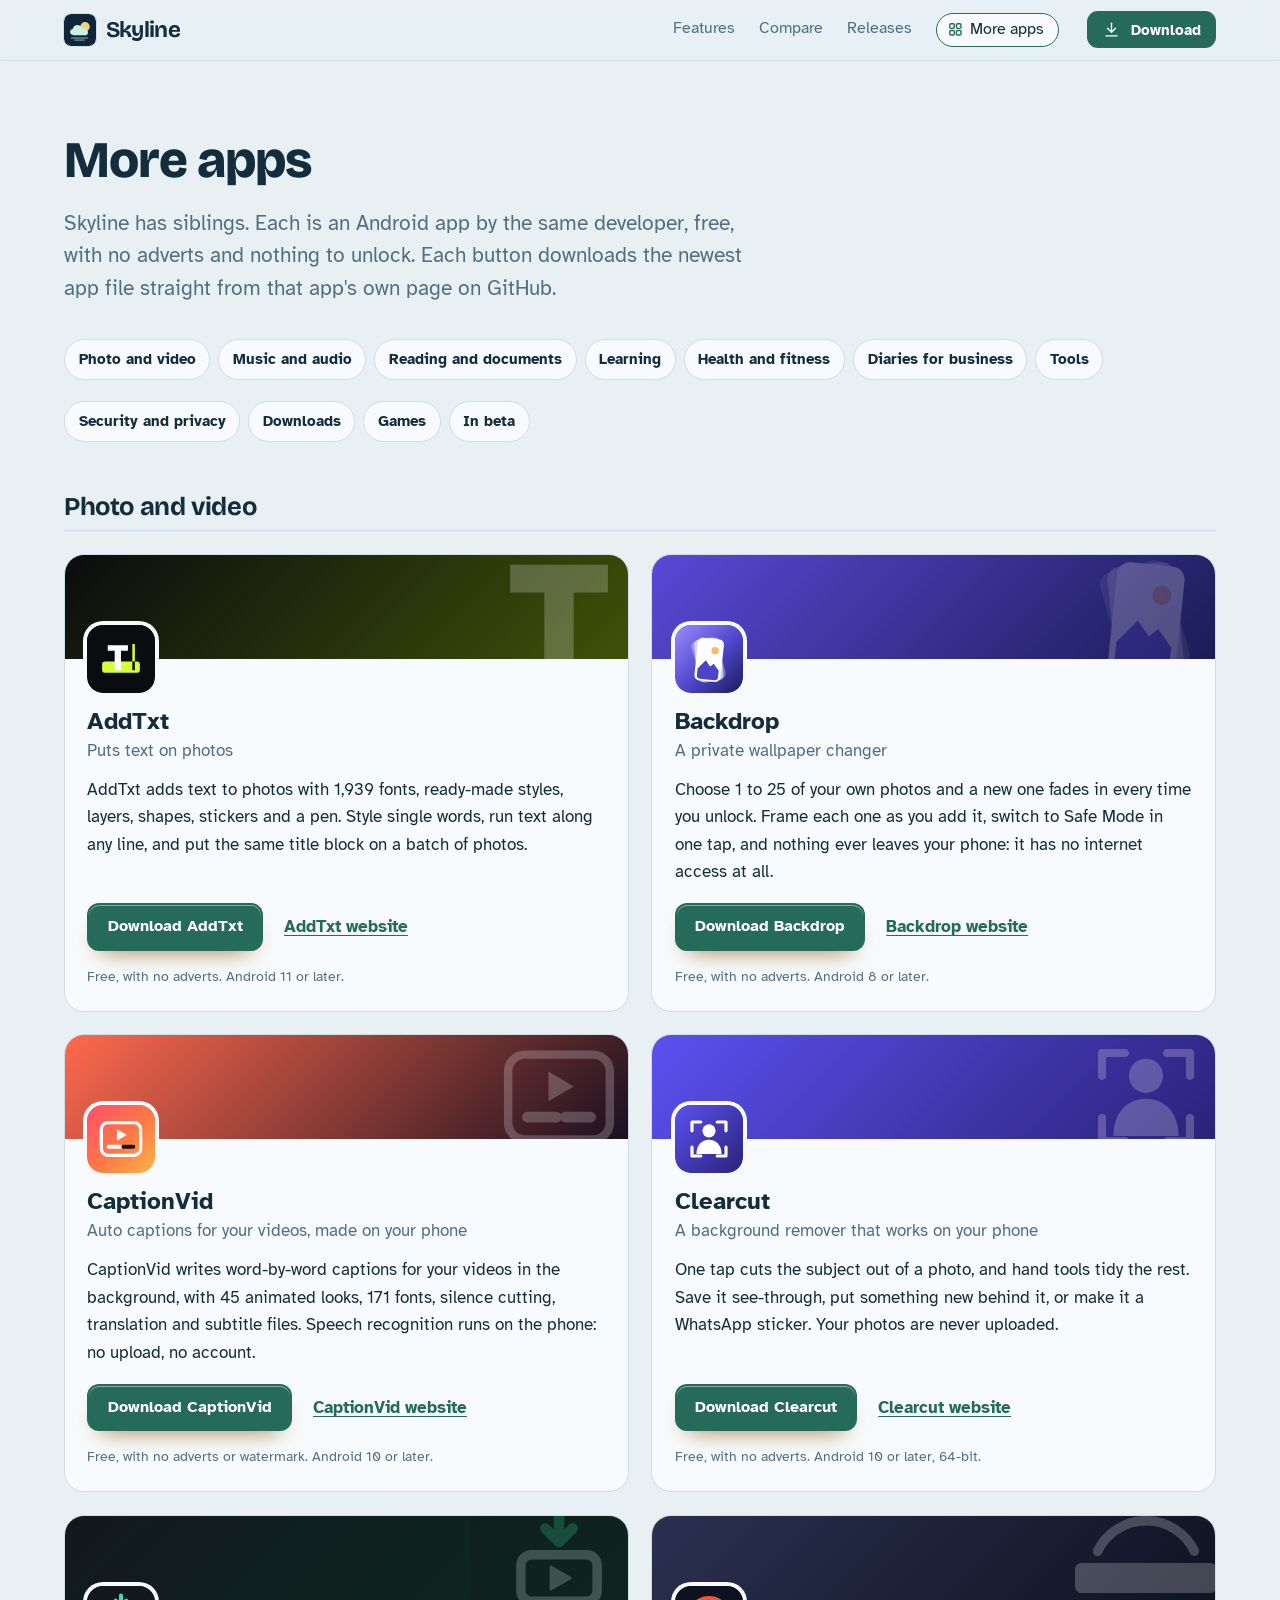
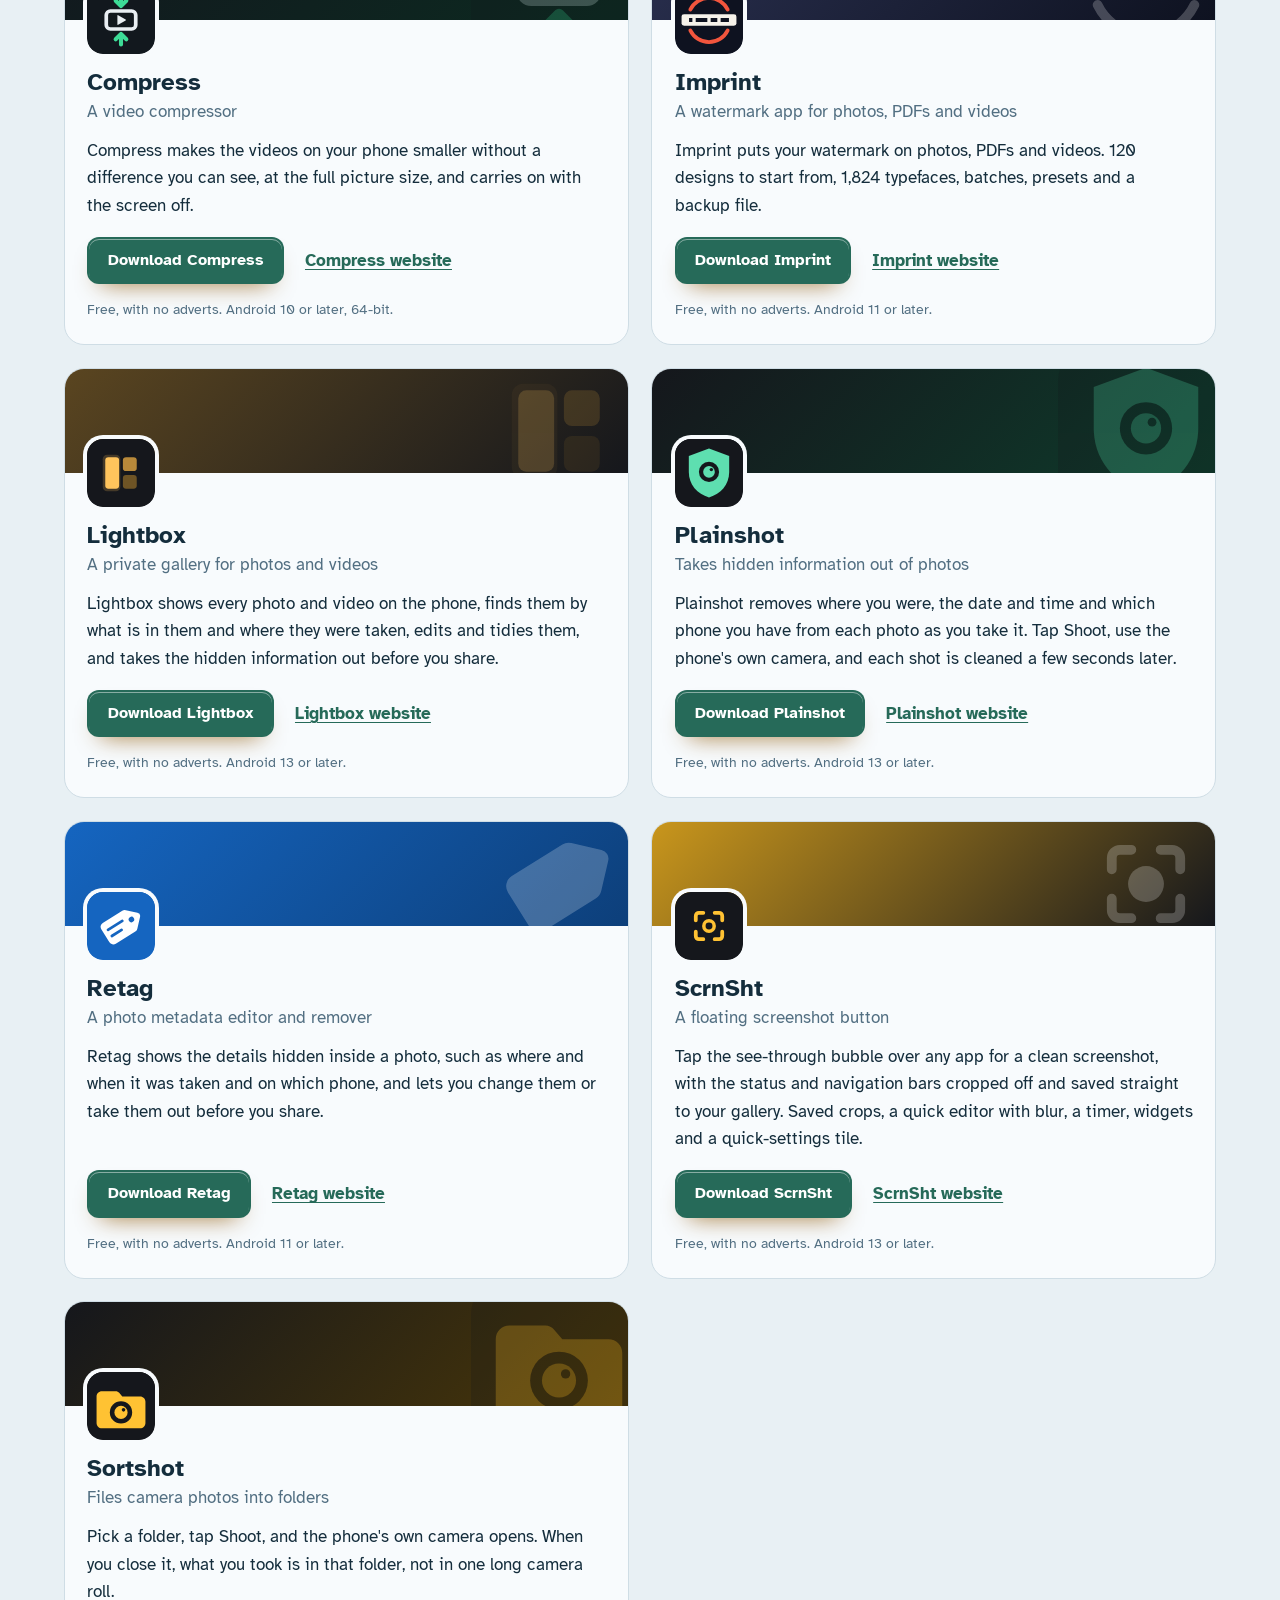
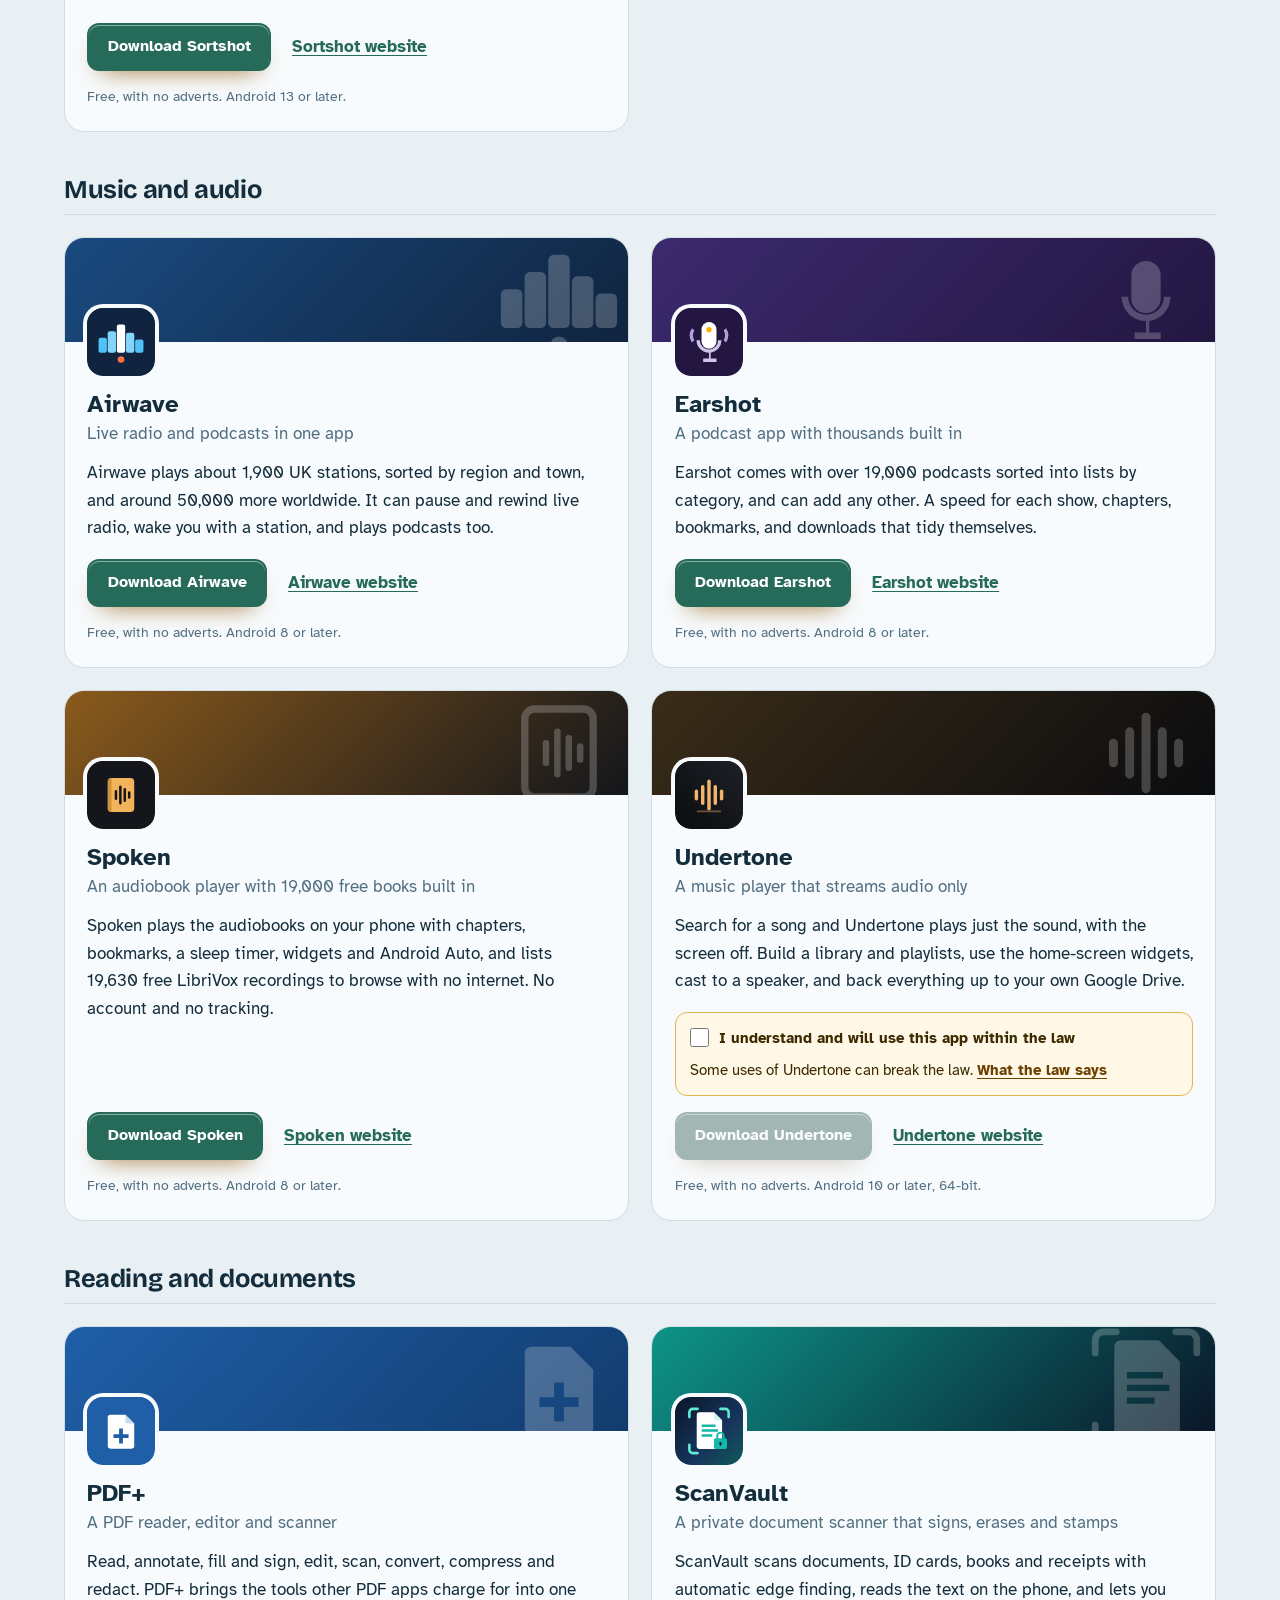
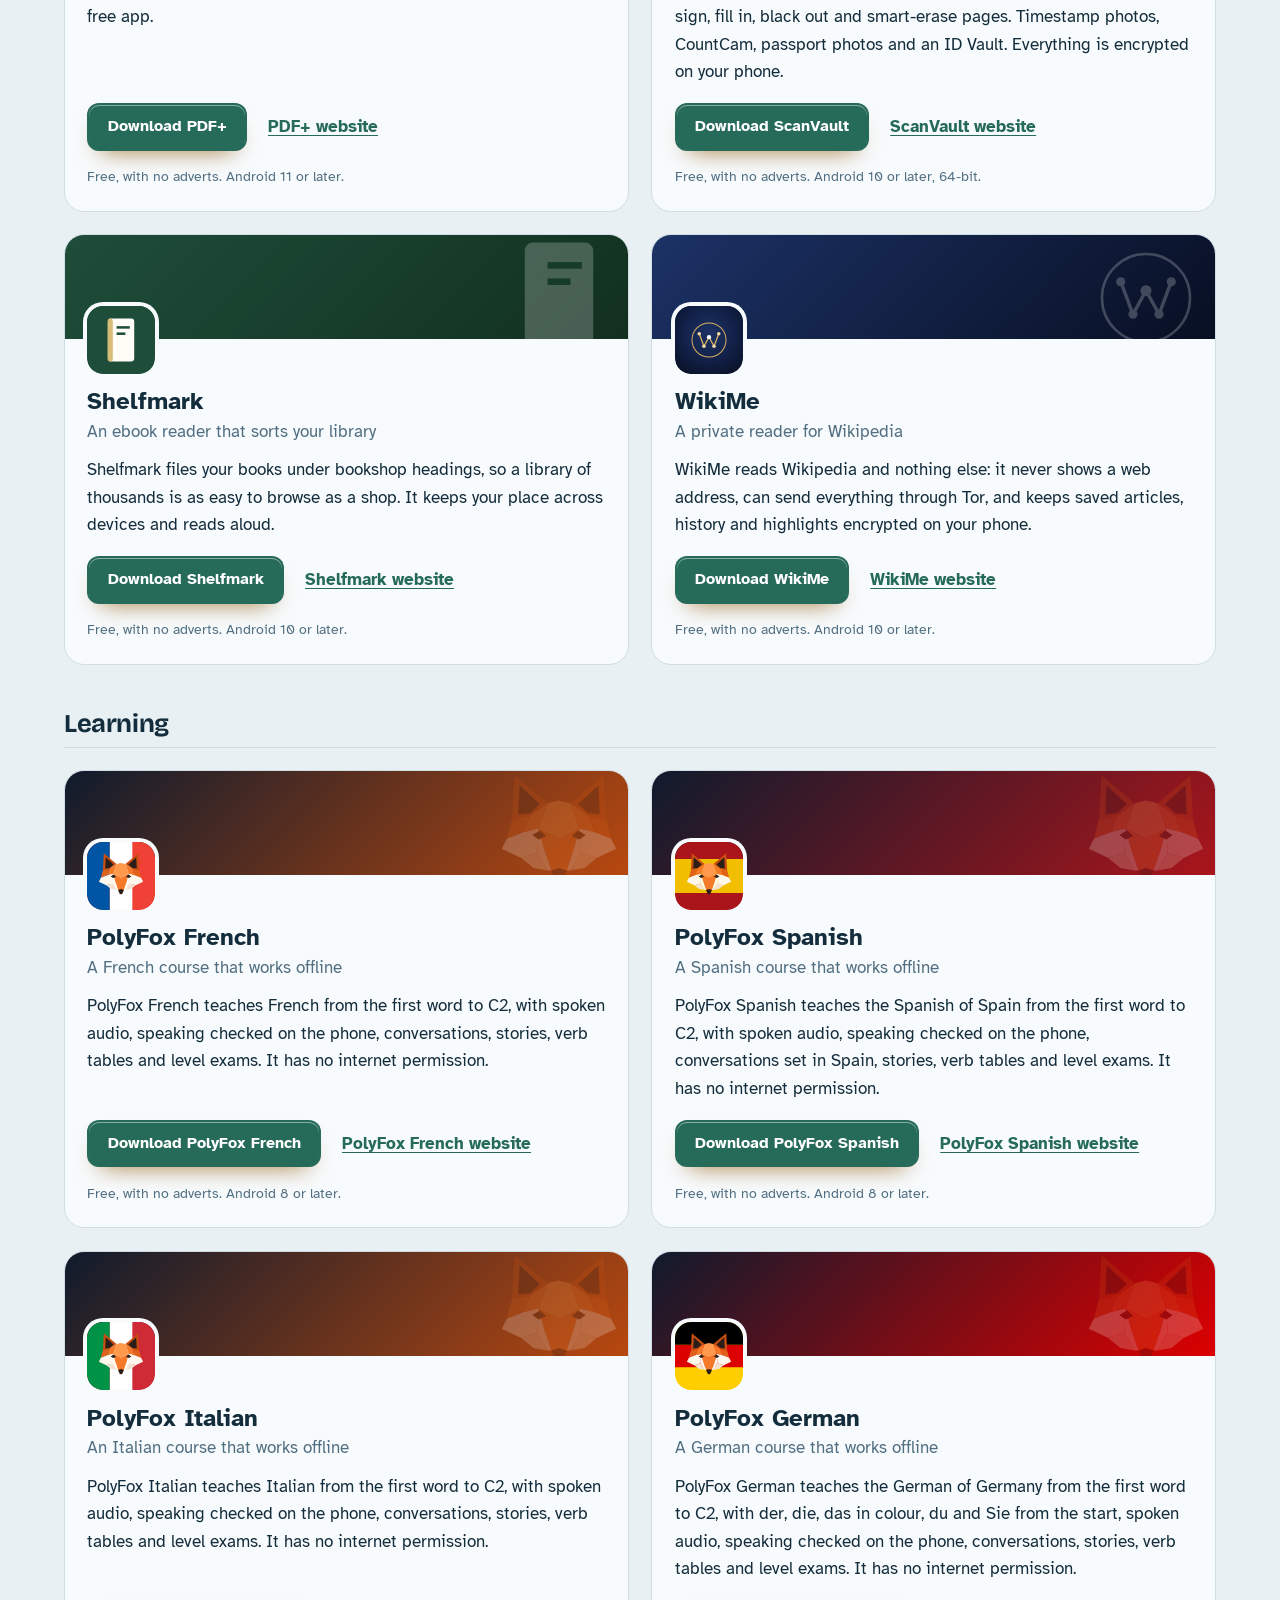
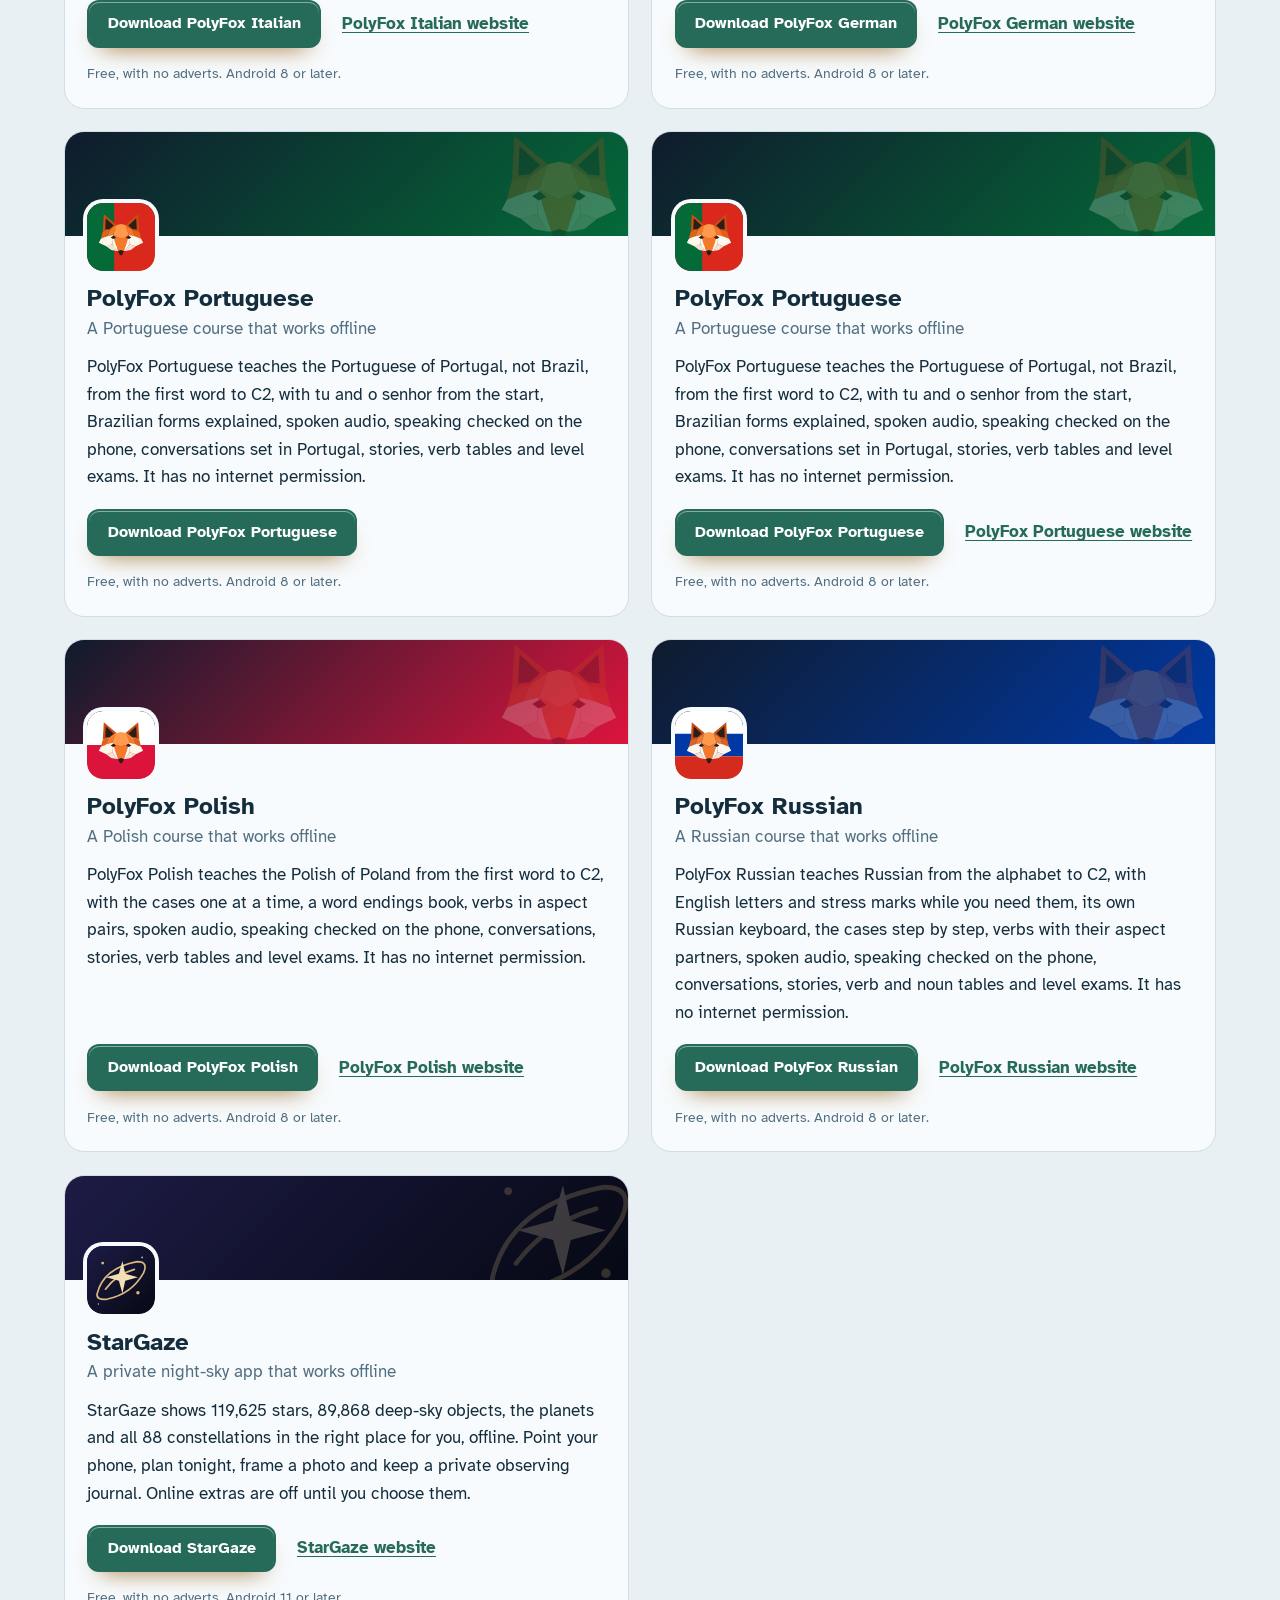
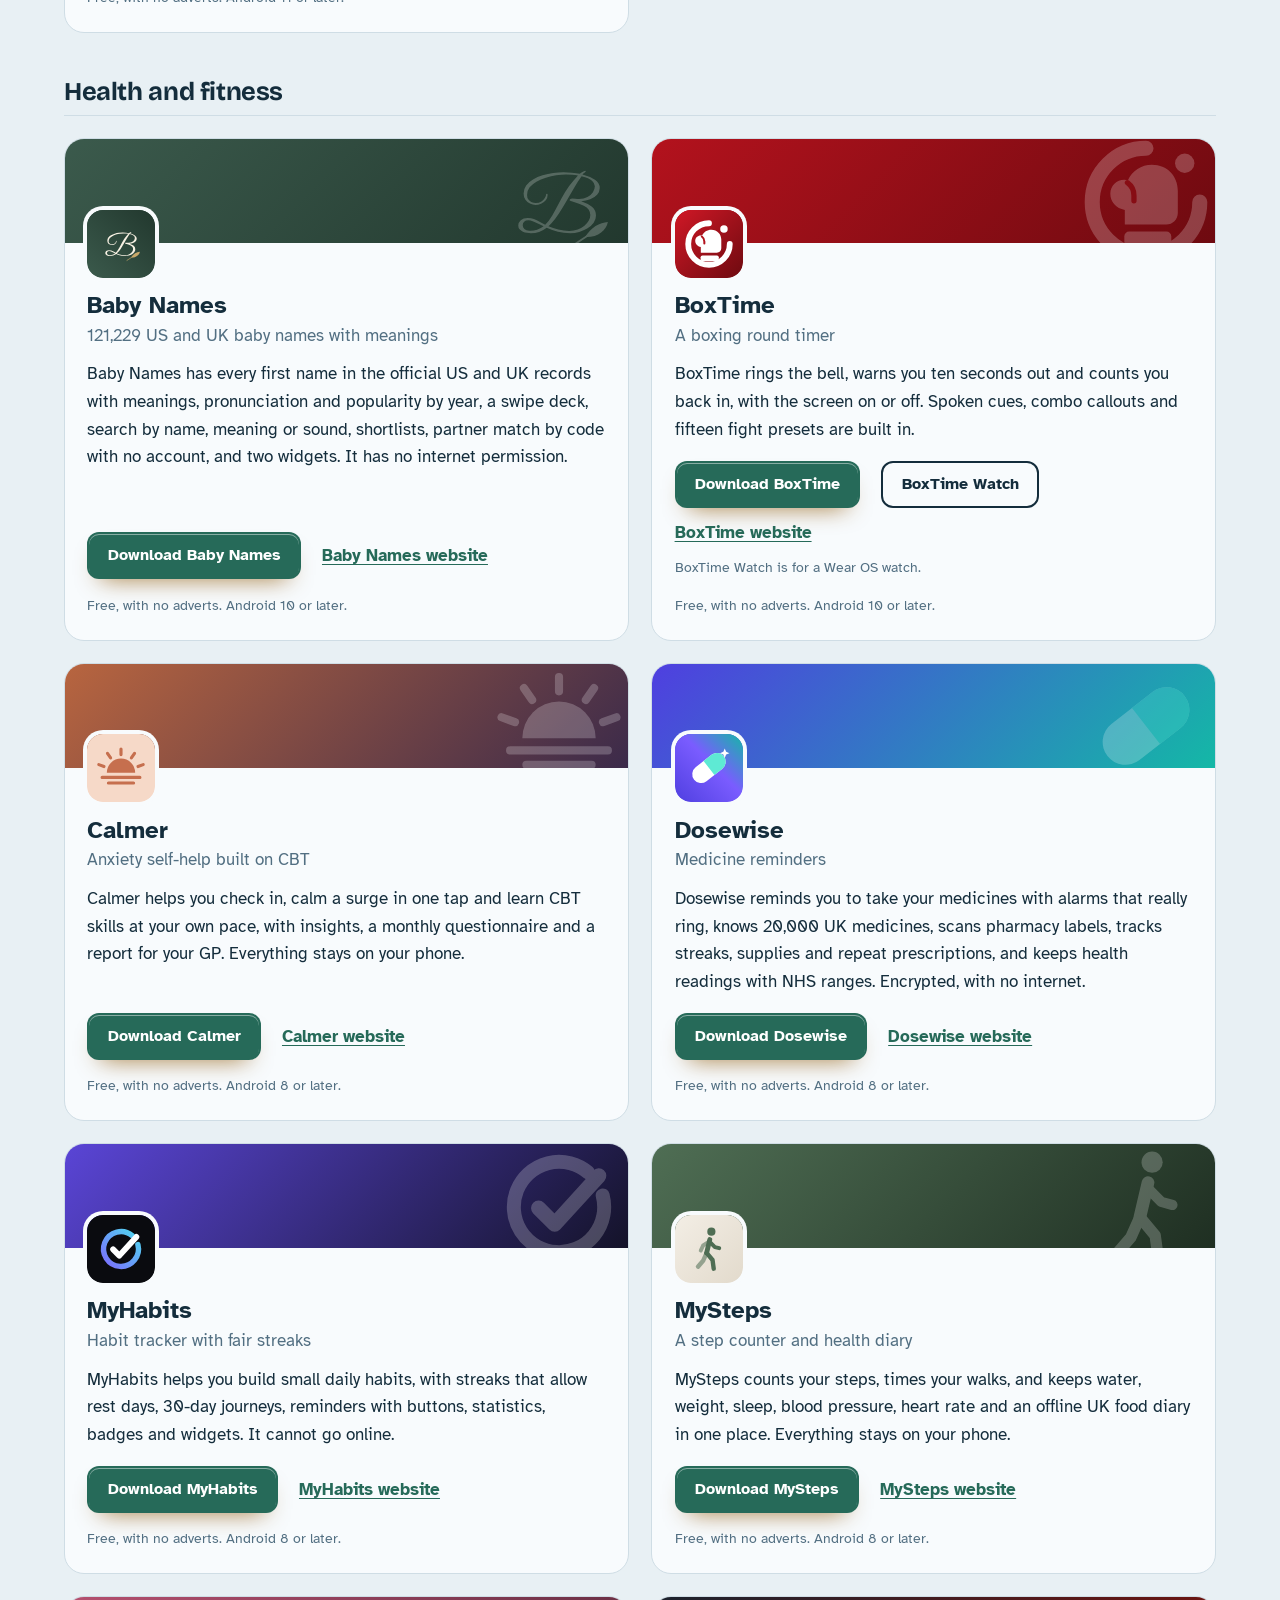
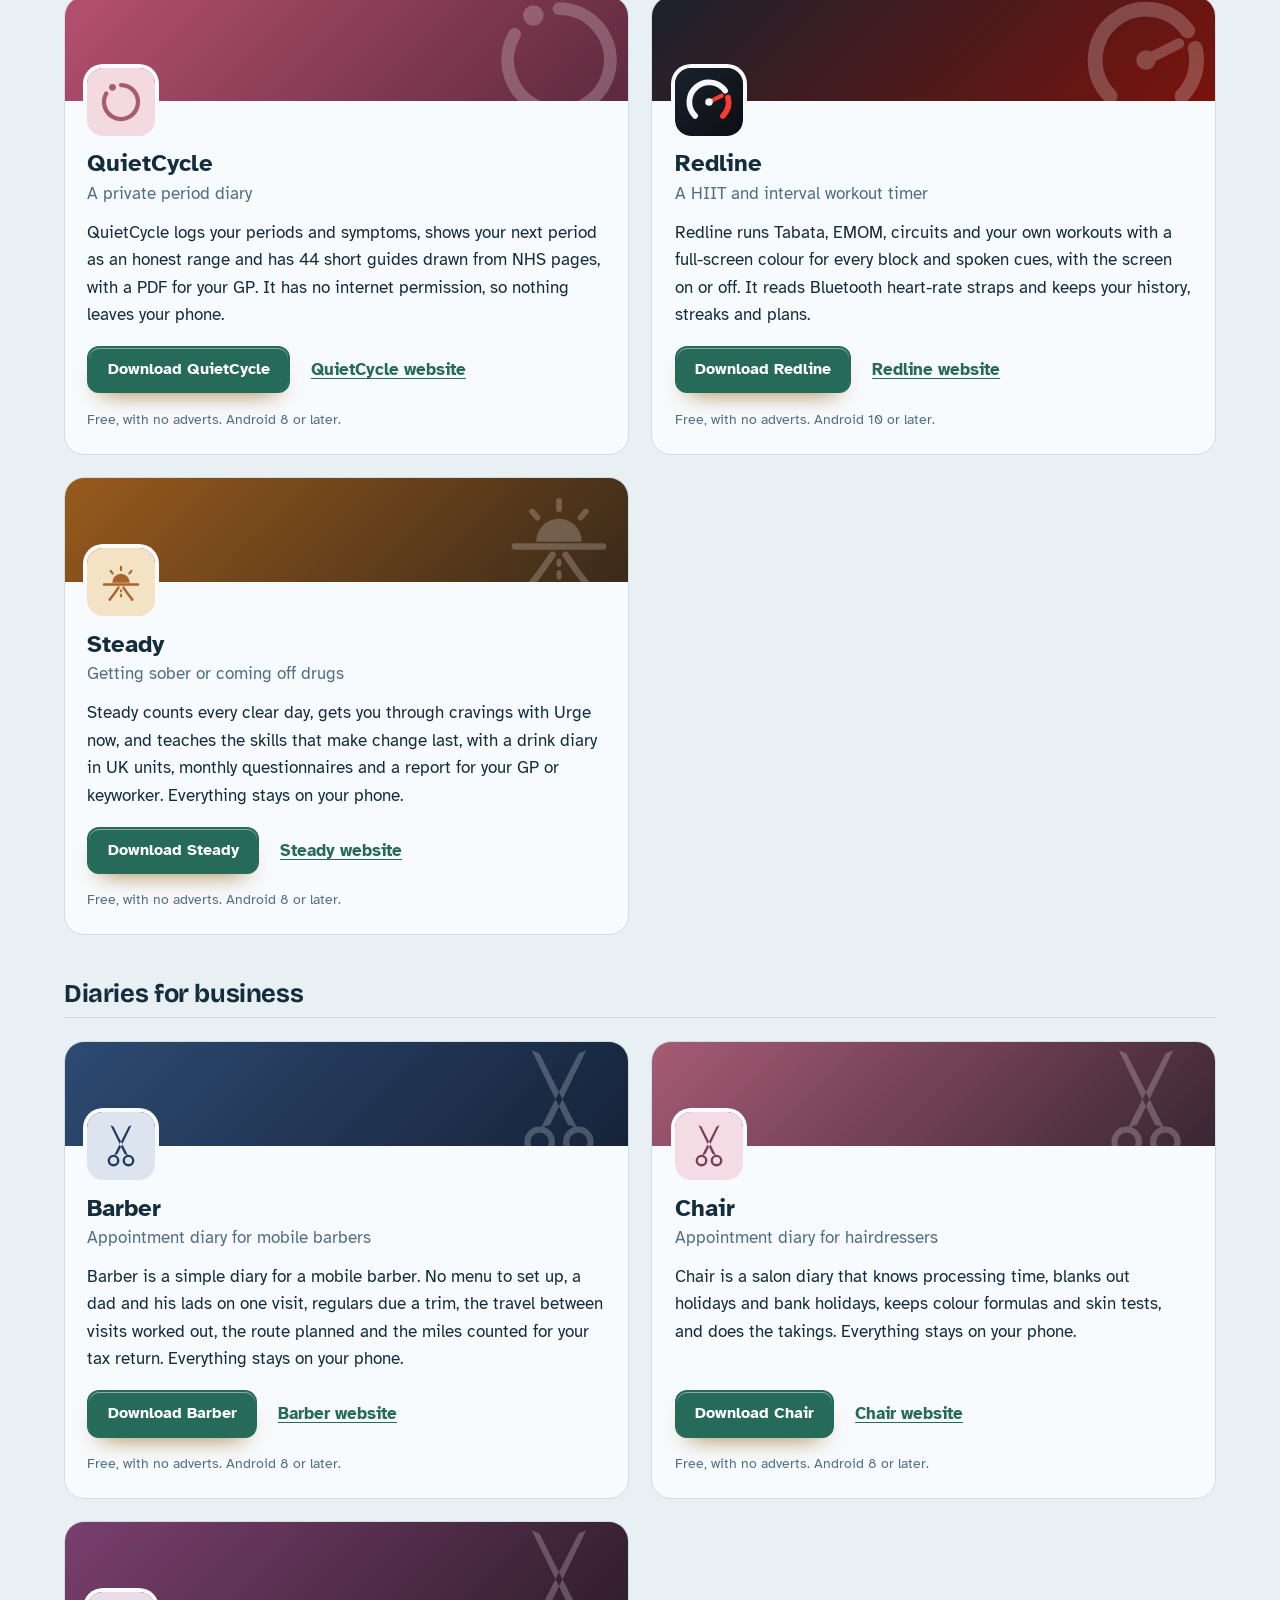
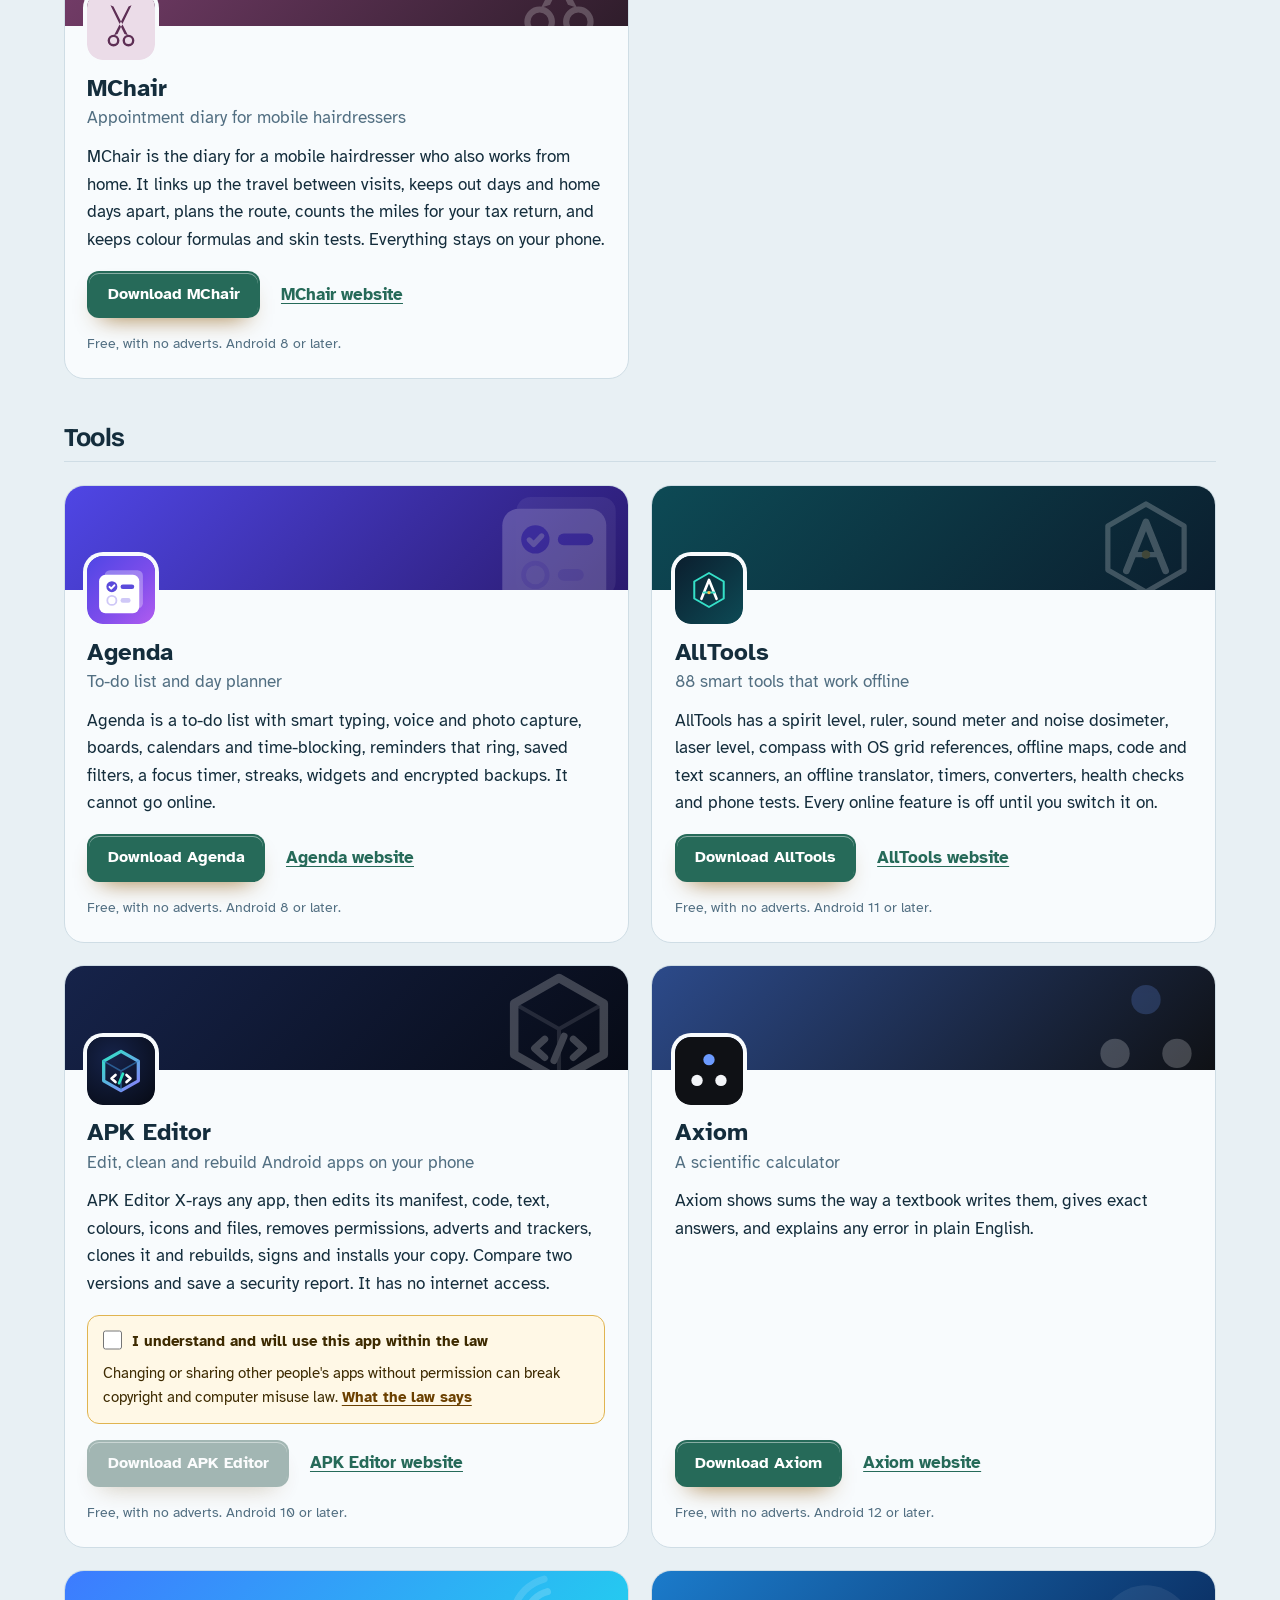
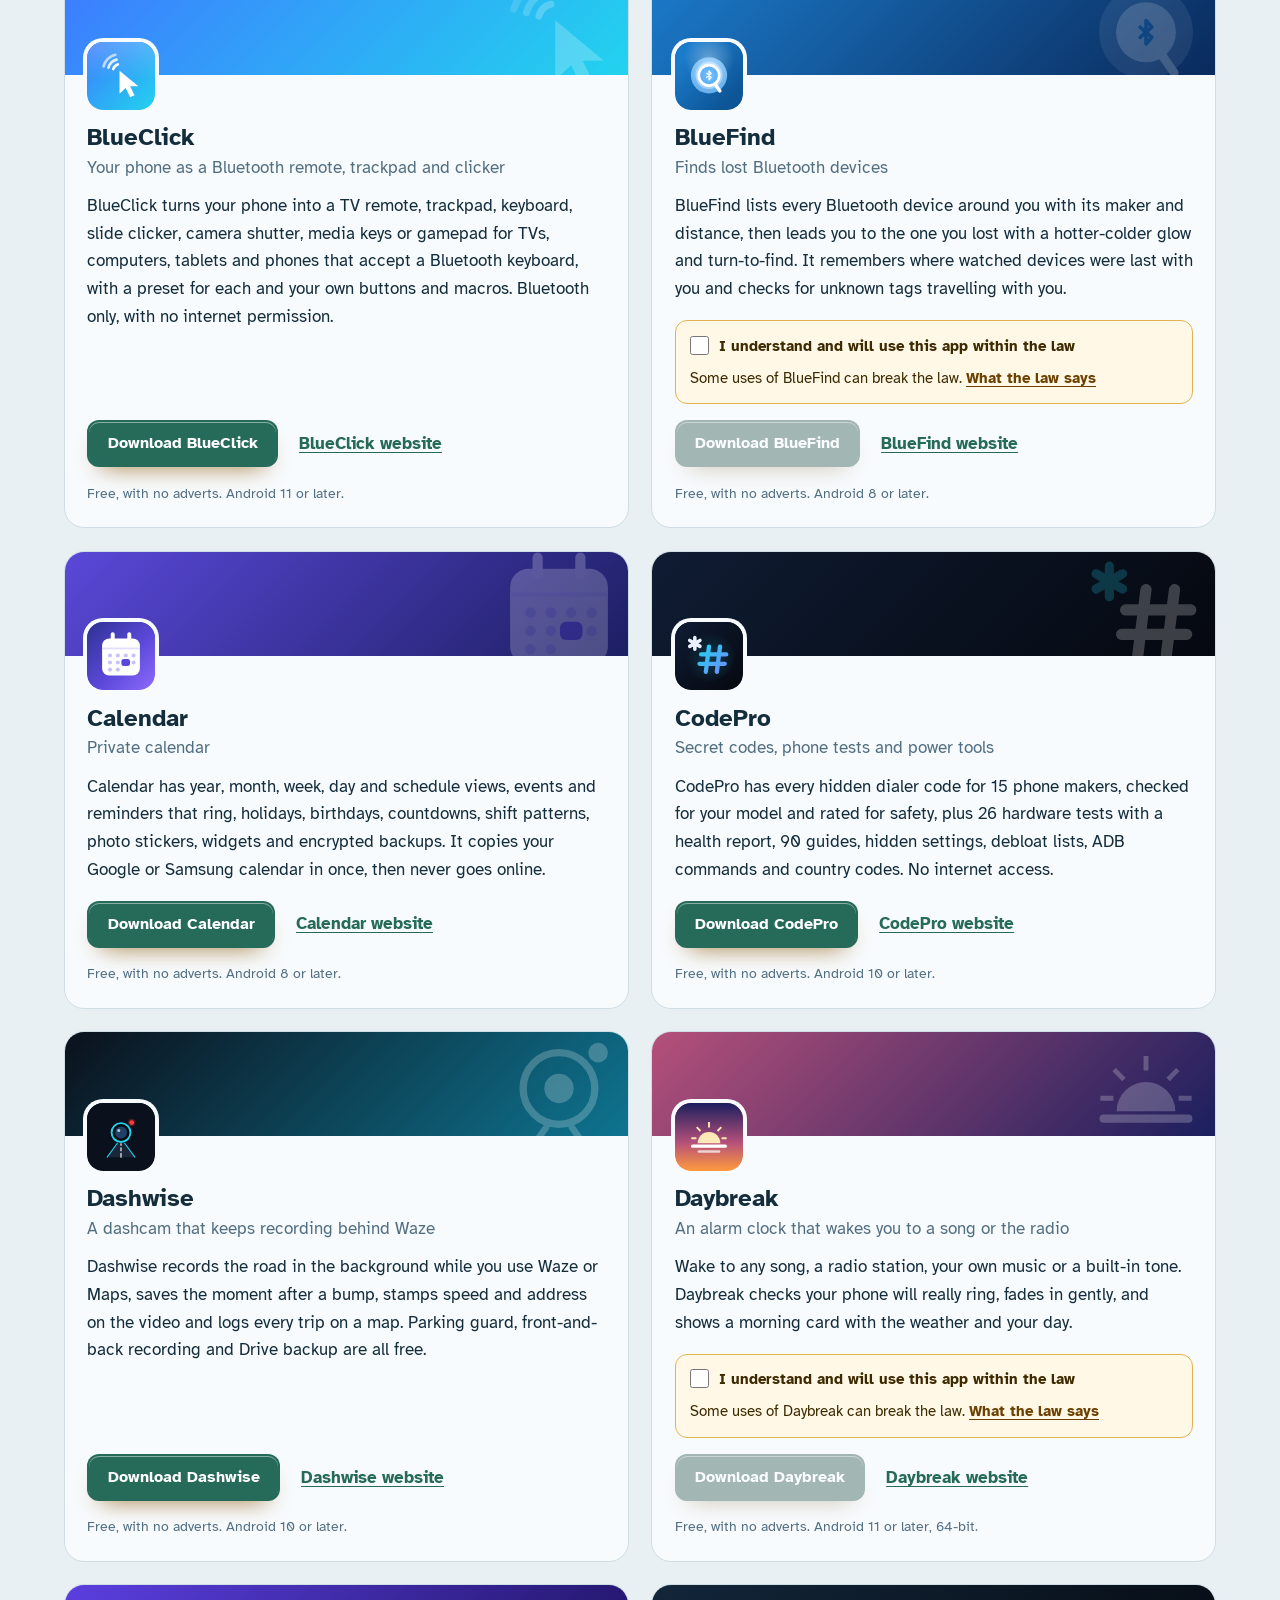
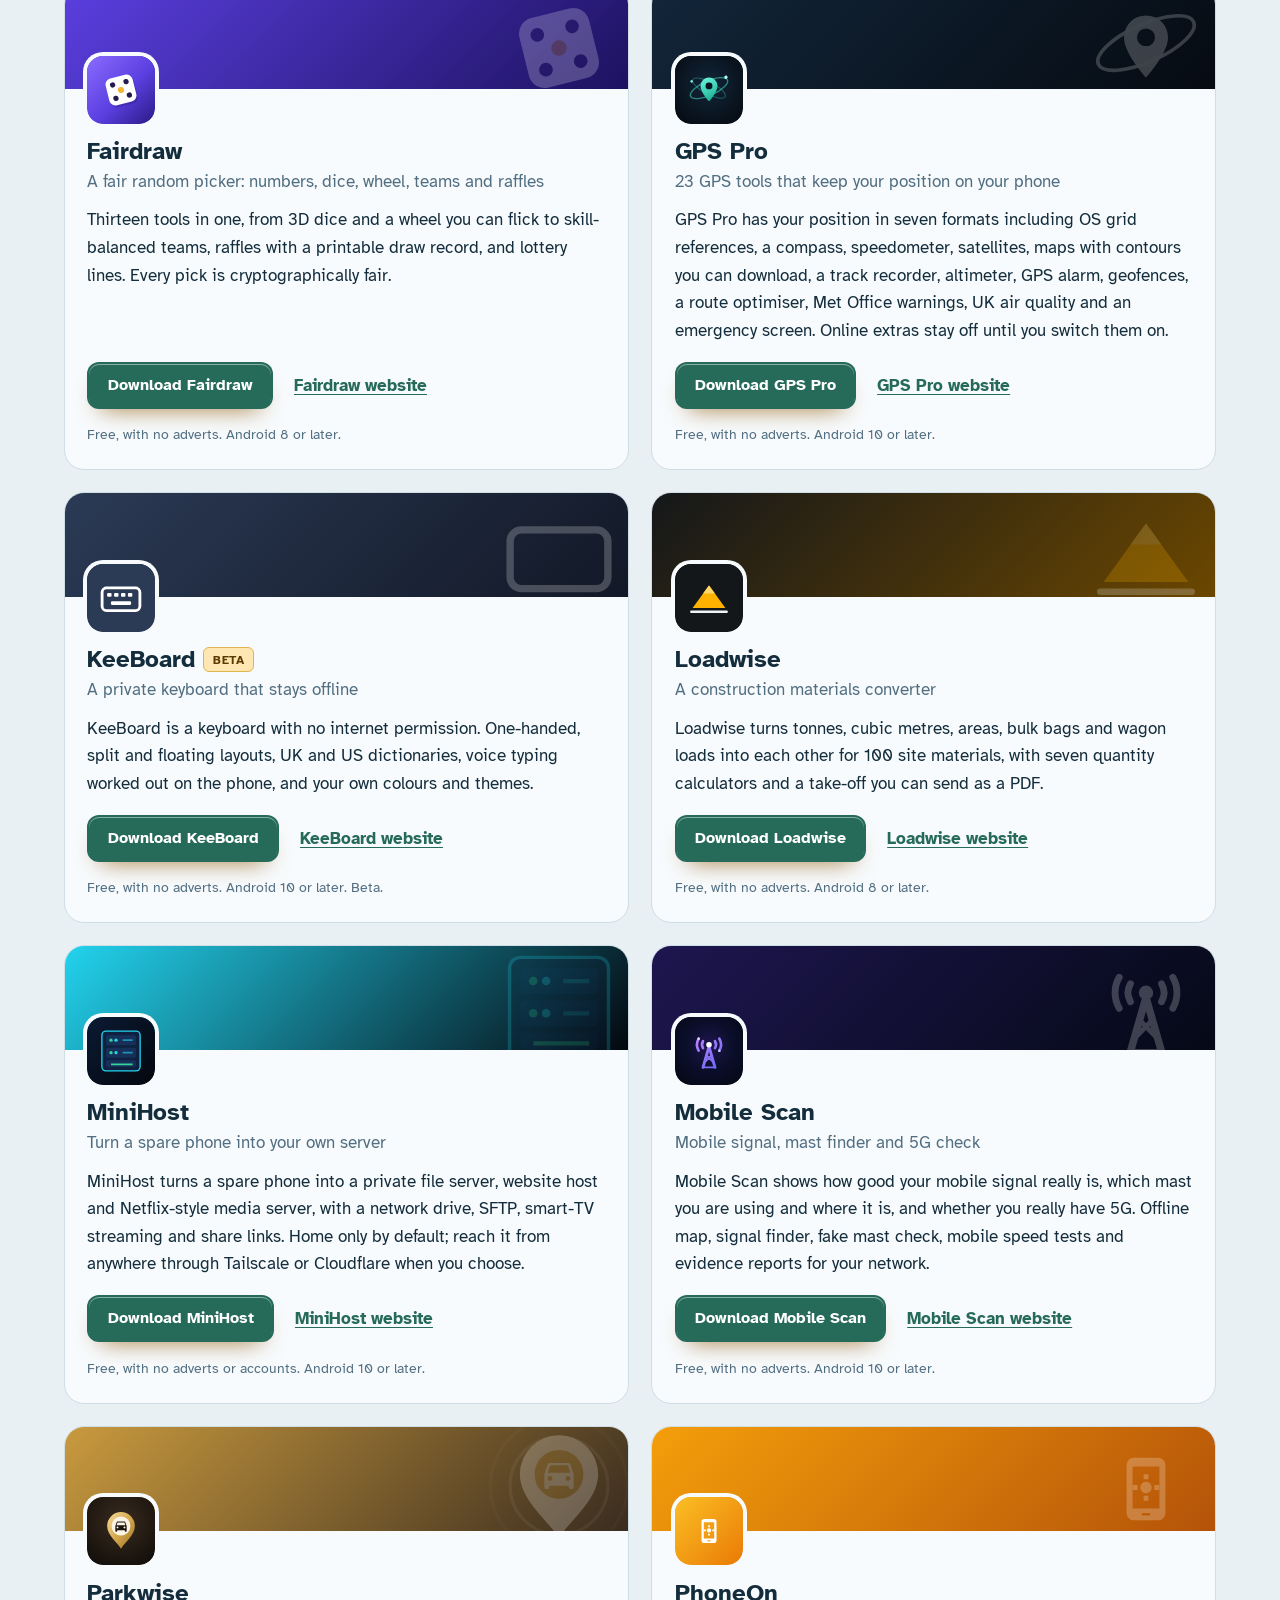
==== commit 61f45710: "More apps: add BlueClick" ====
--- a/more-apps.html
+++ b/more-apps.html
@@ -4,7 +4,7 @@
 <meta charset="utf-8">
 <meta name="viewport" content="width=device-width, initial-scale=1">
 <title>More free Android apps from the maker of Skyline</title>
-<meta name="description" content="All 97 free Android apps from the maker of Skyline, in one list by category, each with its download and a link to its website.">
+<meta name="description" content="All 98 free Android apps from the maker of Skyline, in one list by category, each with its download and a link to its website.">
 <meta name="author" content="Jonathan Jackson">
 <link rel="canonical" href="https://customgpter.github.io/skyline/more-apps.html">
 <meta name="theme-color" content="#e8f0f4" media="(prefers-color-scheme: light)">
@@ -12,7 +12,7 @@
 <meta property="og:type" content="website">
 <meta property="og:site_name" content="Skyline">
 <meta property="og:title" content="More free Android apps from the maker of Skyline">
-<meta property="og:description" content="All 97 free Android apps from the maker of Skyline, in one list by category, each with its download and a link to its website.">
+<meta property="og:description" content="All 98 free Android apps from the maker of Skyline, in one list by category, each with its download and a link to its website.">
 <meta property="og:url" content="https://customgpter.github.io/skyline/more-apps.html">
 <meta property="og:image" content="https://customgpter.github.io/skyline/assets/og.png">
 <meta property="og:image:width" content="1200">
@@ -26,7 +26,7 @@
 <link rel="preload" href="./assets/fonts/atkinson-hyperlegible-latin-400-normal.woff2" as="font" type="font/woff2" crossorigin>
 <link rel="stylesheet" href="./assets/site.css?v=1">
 <link rel="stylesheet" href="./assets/house.css?v=1">
-<script type="application/ld+json">{"@context":"https://schema.org","@type":"ItemList","name":"Apps from the maker of Skyline","url":"https://customgpter.github.io/skyline/more-apps.html","itemListElement":[{"@type":"ListItem","position":1,"name":"AddTxt","url":"https://customgpter.github.io/addtxt/"},{"@type":"ListItem","position":2,"name":"Backdrop","url":"https://customgpter.github.io/backdrop/"},{"@type":"ListItem","position":3,"name":"CaptionVid","url":"https://customgpter.github.io/captionvid/"},{"@type":"ListItem","position":4,"name":"Clearcut","url":"https://customgpter.github.io/clearcut/"},{"@type":"ListItem","position":5,"name":"Compress","url":"https://customgpter.github.io/compress/"},{"@type":"ListItem","position":6,"name":"Imprint","url":"https://customgpter.github.io/imprint/"},{"@type":"ListItem","position":7,"name":"Lightbox","url":"https://customgpter.github.io/lightbox/"},{"@type":"ListItem","position":8,"name":"Plainshot","url":"https://customgpter.github.io/plainshot/"},{"@type":"ListItem","position":9,"name":"Retag","url":"https://customgpter.github.io/retag/"},{"@type":"ListItem","position":10,"name":"ScrnSht","url":"https://customgpter.github.io/scrnsht/"},{"@type":"ListItem","position":11,"name":"Sortshot","url":"https://customgpter.github.io/sortshot/"},{"@type":"ListItem","position":12,"name":"Airwave","url":"https://customgpter.github.io/airwave/"},{"@type":"ListItem","position":13,"name":"Earshot","url":"https://customgpter.github.io/earshot/"},{"@type":"ListItem","position":14,"name":"Spoken","url":"https://customgpter.github.io/spoken/"},{"@type":"ListItem","position":15,"name":"Undertone","url":"https://customgpter.github.io/undertone/"},{"@type":"ListItem","position":16,"name":"PDF+","url":"https://customgpter.github.io/pdfplus/"},{"@type":"ListItem","position":17,"name":"ScanVault","url":"https://customgpter.github.io/scanvault/"},{"@type":"ListItem","position":18,"name":"Shelfmark","url":"https://customgpter.github.io/shelfmark/"},{"@type":"ListItem","position":19,"name":"WikiMe","url":"https://customgpter.github.io/wikime/"},{"@type":"ListItem","position":20,"name":"PolyFox French","url":"https://customgpter.github.io/polyfox/"},{"@type":"ListItem","position":21,"name":"PolyFox German","url":"https://customgpter.github.io/polyfox-german/"},{"@type":"ListItem","position":22,"name":"PolyFox Portuguese","url":"https://customgpter.github.io/polyfox-portuguese/"},{"@type":"ListItem","position":23,"name":"PolyFox Polish","url":"https://customgpter.github.io/polyfox-polish/"},{"@type":"ListItem","position":24,"name":"PolyFox Russian","url":"https://customgpter.github.io/polyfox-russian/"},{"@type":"ListItem","position":25,"name":"StarGaze","url":"https://customgpter.github.io/stargaze/"},{"@type":"ListItem","position":26,"name":"Baby Names","url":"https://customgpter.github.io/babynames/"},{"@type":"ListItem","position":27,"name":"BoxTime","url":"https://customgpter.github.io/boxtime/"},{"@type":"ListItem","position":28,"name":"Calmer","url":"https://customgpter.github.io/calmer/"},{"@type":"ListItem","position":29,"name":"Dosewise","url":"https://customgpter.github.io/dosewise/"},{"@type":"ListItem","position":30,"name":"MyHabits","url":"https://customgpter.github.io/myhabits/"},{"@type":"ListItem","position":31,"name":"MySteps","url":"https://customgpter.github.io/mysteps/"},{"@type":"ListItem","position":32,"name":"QuietCycle","url":"https://customgpter.github.io/quietcycle/"},{"@type":"ListItem","position":33,"name":"Redline","url":"https://customgpter.github.io/redline/"},{"@type":"ListItem","position":34,"name":"Steady","url":"https://customgpter.github.io/steady/"},{"@type":"ListItem","position":35,"name":"Barber","url":"https://customgpter.github.io/barber/"},{"@type":"ListItem","position":36,"name":"Chair","url":"https://customgpter.github.io/chair/"},{"@type":"ListItem","position":37,"name":"MChair","url":"https://customgpter.github.io/mchair/"},{"@type":"ListItem","position":38,"name":"Agenda","url":"https://customgpter.github.io/agenda/"},{"@type":"ListItem","position":39,"name":"AllTools","url":"https://customgpter.github.io/alltools/"},{"@type":"ListItem","position":40,"name":"APK Editor","url":"https://customgpter.github.io/apkeditor/"},{"@type":"ListItem","position":41,"name":"Axiom","url":"https://customgpter.github.io/axiom/"},{"@type":"ListItem","position":42,"name":"BlueFind","url":"https://customgpter.github.io/bluefind/"},{"@type":"ListItem","position":43,"name":"Calendar","url":"https://customgpter.github.io/calendar/"},{"@type":"ListItem","position":44,"name":"CodePro","url":"https://customgpter.github.io/codepro/"},{"@type":"ListItem","position":45,"name":"Dashwise","url":"https://customgpter.github.io/dashwise/"},{"@type":"ListItem","position":46,"name":"Daybreak","url":"https://customgpter.github.io/daybreak/"},{"@type":"ListItem","position":47,"name":"Fairdraw","url":"https://customgpter.github.io/fairdraw/"},{"@type":"ListItem","position":48,"name":"GPS Pro","url":"https://customgpter.github.io/gpspro/"},{"@type":"ListItem","position":49,"name":"KeeBoard","url":"https://customgpter.github.io/keeboard/"},{"@type":"ListItem","position":50,"name":"Loadwise","url":"https://customgpter.github.io/loadwise/"},{"@type":"ListItem","position":51,"name":"MiniHost","url":"https://customgpter.github.io/minihost/"},{"@type":"ListItem","position":52,"name":"Mobile Scan","url":"https://customgpter.github.io/mobilescan/"},{"@type":"ListItem","position":53,"name":"Parkwise","url":"https://customgpter.github.io/parkwise/"},{"@type":"ListItem","position":54,"name":"Pocketmind","url":"https://customgpter.github.io/pocketmind/"},{"@type":"ListItem","position":55,"name":"Refine","url":"https://customgpter.github.io/refine/"},{"@type":"ListItem","position":56,"name":"Shiftwise","url":"https://customgpter.github.io/shiftwise/"},{"@type":"ListItem","position":57,"name":"SimpleCalc","url":"https://customgpter.github.io/simplecalc/"},{"@type":"ListItem","position":58,"name":"Skyline","url":"https://customgpter.github.io/skyline/"},{"@type":"ListItem","position":59,"name":"Slipway","url":"https://customgpter.github.io/slipway/"},{"@type":"ListItem","position":60,"name":"Tagger","url":"https://customgpter.github.io/tagger/"},{"@type":"ListItem","position":61,"name":"TotalClean","url":"https://customgpter.github.io/totalclean/"},{"@type":"ListItem","position":62,"name":"TVLink","url":"https://customgpter.github.io/tvlink/"},{"@type":"ListItem","position":63,"name":"Unbox","url":"https://customgpter.github.io/unbox/"},{"@type":"ListItem","position":64,"name":"WhatsKeep","url":"https://customgpter.github.io/whatskeep/"},{"@type":"ListItem","position":65,"name":"WiFi Scan","url":"https://customgpter.github.io/wifiscan/"},{"@type":"ListItem","position":66,"name":"Auditly","url":"https://customgpter.github.io/auditly/"},{"@type":"ListItem","position":67,"name":"Backchannel","url":"https://customgpter.github.io/backchannel/"},{"@type":"ListItem","position":68,"name":"ENotes","url":"https://customgpter.github.io/enotes/"},{"@type":"ListItem","position":69,"name":"FindMe","url":"https://customgpter.github.io/findme/"},{"@type":"ListItem","position":70,"name":"iLock","url":"https://customgpter.github.io/ilock/"},{"@type":"ListItem","position":71,"name":"ImSafe","url":"https://customgpter.github.io/imsafe/"},{"@type":"ListItem","position":72,"name":"IShred","url":"https://customgpter.github.io/ishred/"},{"@type":"ListItem","position":73,"name":"LockBox","url":"https://customgpter.github.io/lockbox/"},{"@type":"ListItem","position":74,"name":"PassVault","url":"https://customgpter.github.io/passvault/"},{"@type":"ListItem","position":75,"name":"SpyFind","url":"https://customgpter.github.io/spyfind/"},{"@type":"ListItem","position":76,"name":"TextWipe","url":"https://customgpter.github.io/textwipe/"},{"@type":"ListItem","position":77,"name":"Tracewire","url":"https://customgpter.github.io/tracewire/"},{"@type":"ListItem","position":78,"name":"Vigil","url":"https://customgpter.github.io/vigil/"},{"@type":"ListItem","position":79,"name":"Grab","url":"https://customgpter.github.io/grab/"},{"@type":"ListItem","position":80,"name":"Swarm","url":"https://customgpter.github.io/swarm/"},{"@type":"ListItem","position":81,"name":"Plane Games","url":"https://customgpter.github.io/plane-games/"},{"@type":"ListItem","position":82,"name":"Ninefold","url":"https://customgpter.github.io/ninefold/"},{"@type":"ListItem","position":83,"name":"Cubewise","url":"https://customgpter.github.io/cubewise/"},{"@type":"ListItem","position":84,"name":"Tilewise","url":"https://customgpter.github.io/tilewise/"},{"@type":"ListItem","position":85,"name":"Letterwise","url":"https://customgpter.github.io/letterwise/"},{"@type":"ListItem","position":86,"name":"Kingside","url":"https://customgpter.github.io/kingside/"},{"@type":"ListItem","position":87,"name":"Deckhand","url":"https://customgpter.github.io/deckhand/"},{"@type":"ListItem","position":88,"name":"SNESForge","url":"https://customgpter.github.io/snesforge/"},{"@type":"ListItem","position":89,"name":"Fame Boy","url":"https://customgpter.github.io/fameboy/"},{"@type":"ListItem","position":90,"name":"PSPPro","url":"https://customgpter.github.io/psppro/"},{"@type":"ListItem","position":91,"name":"MegaGen","url":"https://customgpter.github.io/megagen/"},{"@type":"ListItem","position":92,"name":"QVR","url":"https://customgpter.github.io/qvr/"},{"@type":"ListItem","position":93,"name":"QVR Watch","url":"https://customgpter.github.io/qvr-watch/"},{"@type":"ListItem","position":94,"name":"QVRLite","url":"https://customgpter.github.io/qvrlite/"},{"@type":"ListItem","position":95,"name":"Onionz","url":"https://customgpter.github.io/onionz/"},{"@type":"ListItem","position":96,"name":"OnionzWeb","url":"https://customgpter.github.io/onionzweb/"}]}</script>
+<script type="application/ld+json">{"@context":"https://schema.org","@type":"ItemList","name":"Apps from the maker of Skyline","url":"https://customgpter.github.io/skyline/more-apps.html","itemListElement":[{"@type":"ListItem","position":1,"name":"AddTxt","url":"https://customgpter.github.io/addtxt/"},{"@type":"ListItem","position":2,"name":"Backdrop","url":"https://customgpter.github.io/backdrop/"},{"@type":"ListItem","position":3,"name":"CaptionVid","url":"https://customgpter.github.io/captionvid/"},{"@type":"ListItem","position":4,"name":"Clearcut","url":"https://customgpter.github.io/clearcut/"},{"@type":"ListItem","position":5,"name":"Compress","url":"https://customgpter.github.io/compress/"},{"@type":"ListItem","position":6,"name":"Imprint","url":"https://customgpter.github.io/imprint/"},{"@type":"ListItem","position":7,"name":"Lightbox","url":"https://customgpter.github.io/lightbox/"},{"@type":"ListItem","position":8,"name":"Plainshot","url":"https://customgpter.github.io/plainshot/"},{"@type":"ListItem","position":9,"name":"Retag","url":"https://customgpter.github.io/retag/"},{"@type":"ListItem","position":10,"name":"ScrnSht","url":"https://customgpter.github.io/scrnsht/"},{"@type":"ListItem","position":11,"name":"Sortshot","url":"https://customgpter.github.io/sortshot/"},{"@type":"ListItem","position":12,"name":"Airwave","url":"https://customgpter.github.io/airwave/"},{"@type":"ListItem","position":13,"name":"Earshot","url":"https://customgpter.github.io/earshot/"},{"@type":"ListItem","position":14,"name":"Spoken","url":"https://customgpter.github.io/spoken/"},{"@type":"ListItem","position":15,"name":"Undertone","url":"https://customgpter.github.io/undertone/"},{"@type":"ListItem","position":16,"name":"PDF+","url":"https://customgpter.github.io/pdfplus/"},{"@type":"ListItem","position":17,"name":"ScanVault","url":"https://customgpter.github.io/scanvault/"},{"@type":"ListItem","position":18,"name":"Shelfmark","url":"https://customgpter.github.io/shelfmark/"},{"@type":"ListItem","position":19,"name":"WikiMe","url":"https://customgpter.github.io/wikime/"},{"@type":"ListItem","position":20,"name":"PolyFox French","url":"https://customgpter.github.io/polyfox/"},{"@type":"ListItem","position":21,"name":"PolyFox German","url":"https://customgpter.github.io/polyfox-german/"},{"@type":"ListItem","position":22,"name":"PolyFox Portuguese","url":"https://customgpter.github.io/polyfox-portuguese/"},{"@type":"ListItem","position":23,"name":"PolyFox Polish","url":"https://customgpter.github.io/polyfox-polish/"},{"@type":"ListItem","position":24,"name":"PolyFox Russian","url":"https://customgpter.github.io/polyfox-russian/"},{"@type":"ListItem","position":25,"name":"StarGaze","url":"https://customgpter.github.io/stargaze/"},{"@type":"ListItem","position":26,"name":"Baby Names","url":"https://customgpter.github.io/babynames/"},{"@type":"ListItem","position":27,"name":"BoxTime","url":"https://customgpter.github.io/boxtime/"},{"@type":"ListItem","position":28,"name":"Calmer","url":"https://customgpter.github.io/calmer/"},{"@type":"ListItem","position":29,"name":"Dosewise","url":"https://customgpter.github.io/dosewise/"},{"@type":"ListItem","position":30,"name":"MyHabits","url":"https://customgpter.github.io/myhabits/"},{"@type":"ListItem","position":31,"name":"MySteps","url":"https://customgpter.github.io/mysteps/"},{"@type":"ListItem","position":32,"name":"QuietCycle","url":"https://customgpter.github.io/quietcycle/"},{"@type":"ListItem","position":33,"name":"Redline","url":"https://customgpter.github.io/redline/"},{"@type":"ListItem","position":34,"name":"Steady","url":"https://customgpter.github.io/steady/"},{"@type":"ListItem","position":35,"name":"Barber","url":"https://customgpter.github.io/barber/"},{"@type":"ListItem","position":36,"name":"Chair","url":"https://customgpter.github.io/chair/"},{"@type":"ListItem","position":37,"name":"MChair","url":"https://customgpter.github.io/mchair/"},{"@type":"ListItem","position":38,"name":"Agenda","url":"https://customgpter.github.io/agenda/"},{"@type":"ListItem","position":39,"name":"AllTools","url":"https://customgpter.github.io/alltools/"},{"@type":"ListItem","position":40,"name":"APK Editor","url":"https://customgpter.github.io/apkeditor/"},{"@type":"ListItem","position":41,"name":"Axiom","url":"https://customgpter.github.io/axiom/"},{"@type":"ListItem","position":42,"name":"BlueClick","url":"https://customgpter.github.io/blueclick/"},{"@type":"ListItem","position":43,"name":"BlueFind","url":"https://customgpter.github.io/bluefind/"},{"@type":"ListItem","position":44,"name":"Calendar","url":"https://customgpter.github.io/calendar/"},{"@type":"ListItem","position":45,"name":"CodePro","url":"https://customgpter.github.io/codepro/"},{"@type":"ListItem","position":46,"name":"Dashwise","url":"https://customgpter.github.io/dashwise/"},{"@type":"ListItem","position":47,"name":"Daybreak","url":"https://customgpter.github.io/daybreak/"},{"@type":"ListItem","position":48,"name":"Fairdraw","url":"https://customgpter.github.io/fairdraw/"},{"@type":"ListItem","position":49,"name":"GPS Pro","url":"https://customgpter.github.io/gpspro/"},{"@type":"ListItem","position":50,"name":"KeeBoard","url":"https://customgpter.github.io/keeboard/"},{"@type":"ListItem","position":51,"name":"Loadwise","url":"https://customgpter.github.io/loadwise/"},{"@type":"ListItem","position":52,"name":"MiniHost","url":"https://customgpter.github.io/minihost/"},{"@type":"ListItem","position":53,"name":"Mobile Scan","url":"https://customgpter.github.io/mobilescan/"},{"@type":"ListItem","position":54,"name":"Parkwise","url":"https://customgpter.github.io/parkwise/"},{"@type":"ListItem","position":55,"name":"Pocketmind","url":"https://customgpter.github.io/pocketmind/"},{"@type":"ListItem","position":56,"name":"Refine","url":"https://customgpter.github.io/refine/"},{"@type":"ListItem","position":57,"name":"Shiftwise","url":"https://customgpter.github.io/shiftwise/"},{"@type":"ListItem","position":58,"name":"SimpleCalc","url":"https://customgpter.github.io/simplecalc/"},{"@type":"ListItem","position":59,"name":"Skyline","url":"https://customgpter.github.io/skyline/"},{"@type":"ListItem","position":60,"name":"Slipway","url":"https://customgpter.github.io/slipway/"},{"@type":"ListItem","position":61,"name":"Tagger","url":"https://customgpter.github.io/tagger/"},{"@type":"ListItem","position":62,"name":"TotalClean","url":"https://customgpter.github.io/totalclean/"},{"@type":"ListItem","position":63,"name":"TVLink","url":"https://customgpter.github.io/tvlink/"},{"@type":"ListItem","position":64,"name":"Unbox","url":"https://customgpter.github.io/unbox/"},{"@type":"ListItem","position":65,"name":"WhatsKeep","url":"https://customgpter.github.io/whatskeep/"},{"@type":"ListItem","position":66,"name":"WiFi Scan","url":"https://customgpter.github.io/wifiscan/"},{"@type":"ListItem","position":67,"name":"Auditly","url":"https://customgpter.github.io/auditly/"},{"@type":"ListItem","position":68,"name":"Backchannel","url":"https://customgpter.github.io/backchannel/"},{"@type":"ListItem","position":69,"name":"ENotes","url":"https://customgpter.github.io/enotes/"},{"@type":"ListItem","position":70,"name":"FindMe","url":"https://customgpter.github.io/findme/"},{"@type":"ListItem","position":71,"name":"iLock","url":"https://customgpter.github.io/ilock/"},{"@type":"ListItem","position":72,"name":"ImSafe","url":"https://customgpter.github.io/imsafe/"},{"@type":"ListItem","position":73,"name":"IShred","url":"https://customgpter.github.io/ishred/"},{"@type":"ListItem","position":74,"name":"LockBox","url":"https://customgpter.github.io/lockbox/"},{"@type":"ListItem","position":75,"name":"PassVault","url":"https://customgpter.github.io/passvault/"},{"@type":"ListItem","position":76,"name":"SpyFind","url":"https://customgpter.github.io/spyfind/"},{"@type":"ListItem","position":77,"name":"TextWipe","url":"https://customgpter.github.io/textwipe/"},{"@type":"ListItem","position":78,"name":"Tracewire","url":"https://customgpter.github.io/tracewire/"},{"@type":"ListItem","position":79,"name":"Vigil","url":"https://customgpter.github.io/vigil/"},{"@type":"ListItem","position":80,"name":"Grab","url":"https://customgpter.github.io/grab/"},{"@type":"ListItem","position":81,"name":"Swarm","url":"https://customgpter.github.io/swarm/"},{"@type":"ListItem","position":82,"name":"Plane Games","url":"https://customgpter.github.io/plane-games/"},{"@type":"ListItem","position":83,"name":"Ninefold","url":"https://customgpter.github.io/ninefold/"},{"@type":"ListItem","position":84,"name":"Cubewise","url":"https://customgpter.github.io/cubewise/"},{"@type":"ListItem","position":85,"name":"Tilewise","url":"https://customgpter.github.io/tilewise/"},{"@type":"ListItem","position":86,"name":"Letterwise","url":"https://customgpter.github.io/letterwise/"},{"@type":"ListItem","position":87,"name":"Kingside","url":"https://customgpter.github.io/kingside/"},{"@type":"ListItem","position":88,"name":"Deckhand","url":"https://customgpter.github.io/deckhand/"},{"@type":"ListItem","position":89,"name":"SNESForge","url":"https://customgpter.github.io/snesforge/"},{"@type":"ListItem","position":90,"name":"Fame Boy","url":"https://customgpter.github.io/fameboy/"},{"@type":"ListItem","position":91,"name":"PSPPro","url":"https://customgpter.github.io/psppro/"},{"@type":"ListItem","position":92,"name":"MegaGen","url":"https://customgpter.github.io/megagen/"},{"@type":"ListItem","position":93,"name":"QVR","url":"https://customgpter.github.io/qvr/"},{"@type":"ListItem","position":94,"name":"QVR Watch","url":"https://customgpter.github.io/qvr-watch/"},{"@type":"ListItem","position":95,"name":"QVRLite","url":"https://customgpter.github.io/qvrlite/"},{"@type":"ListItem","position":96,"name":"Onionz","url":"https://customgpter.github.io/onionz/"},{"@type":"ListItem","position":97,"name":"OnionzWeb","url":"https://customgpter.github.io/onionzweb/"}]}</script>
 <link rel="stylesheet" href="./assets/apps-list.css?v=1">
 <script src="./assets/apps-list.js?v=1" defer></script>
 </head>
@@ -87,7 +87,7 @@
 <div class="mapps-group" role="group" aria-labelledby="apps-tools"><h2 class="mapps-cat" id="apps-tools">Tools</h2>
 <ul class="mapps"><li class="mapp" style="--b:#4f46e5;--b2:#2a1a6e"><div class="mapp-cover" aria-hidden="true"><svg viewBox="0 0 108 108"><g transform="translate(54 56) scale(1.45) translate(-52 -56)"><rect x="34" y="33" width="42" height="42" rx="6" fill="#fff" fill-opacity=".3"/><rect x="28" y="38" width="44" height="42" rx="7" fill="#fff" fill-opacity=".95"/><circle cx="42" cy="51" r="6" fill="#5b4bdb"/><path d="M39.4 51.2l1.9 1.9 3.4-3.6" stroke="#fff" stroke-width="2.2" fill="none" stroke-linecap="round" stroke-linejoin="round"/><rect x="51.5" y="48.5" width="15" height="5" rx="2.5" fill="#5b4bdb"/><circle cx="42" cy="66" r="5" fill="none" stroke="#cfc8f7" stroke-width="2"/><rect x="51.5" y="63.5" width="11" height="5" rx="2.5" fill="#cfc8f7"/></g></svg></div><div class="mapp-body"><svg class="mapp-icon" viewBox="0 0 108 108" aria-hidden="true"><defs><linearGradient id="i-agenda-agi" x1="0" y1="0" x2="1" y2="1"><stop offset="0" stop-color="#4f46e5"/><stop offset=".55" stop-color="#7c4deb"/><stop offset="1" stop-color="#b15cf0"/></linearGradient></defs><rect width="108" height="108" rx="24" fill="url(#i-agenda-agi)"/><g transform="translate(54 56) scale(1.45) translate(-52 -56)"><rect x="34" y="33" width="42" height="42" rx="6" fill="#fff" fill-opacity=".3"/><rect x="28" y="38" width="44" height="42" rx="7" fill="#fff"/><circle cx="42" cy="51" r="6" fill="#5b4bdb"/><path d="M39.4 51.2l1.9 1.9 3.4-3.6" stroke="#fff" stroke-width="2.2" fill="none" stroke-linecap="round" stroke-linejoin="round"/><rect x="51.5" y="48.5" width="15" height="5" rx="2.5" fill="#5b4bdb"/><circle cx="42" cy="66" r="5" fill="none" stroke="#cfc8f7" stroke-width="2"/><rect x="51.5" y="63.5" width="11" height="5" rx="2.5" fill="#cfc8f7"/></g></svg><h3>Agenda</h3><p class="mapp-kind">To-do list and day planner</p><p class="mapp-say">Agenda is a to-do list with smart typing, voice and photo capture, boards, calendars and time-blocking, reminders that ring, saved filters, a focus timer, streaks, widgets and encrypted backups. It cannot go online.</p><p class="mapp-go"><a class="button" href="https://github.com/CustomGPTer/agenda/releases/latest/download/Agenda.apk">Download Agenda</a><a class="mapp-site" href="https://customgpter.github.io/agenda/">Agenda website</a></p><p class="mapp-needs">Free, with no adverts. Android 8 or later.</p></div></li>
 <li class="mapp" style="--b:#0d4a55;--b2:#0b1e2e"><div class="mapp-cover" aria-hidden="true"><svg viewBox="0 0 108 108"><path d="M54 27L77.4 40.5L77.4 67.5L54 81L30.6 67.5L30.6 40.5Z" stroke="#fff" stroke-width="3.2" stroke-linejoin="round" fill="none"/><path d="M42 68L54 38L66 68" stroke="#fff" stroke-width="4.2" stroke-linecap="round" stroke-linejoin="round" fill="none"/><path d="M45.5 58L62.5 58" stroke="#fff" stroke-width="3.2" stroke-linecap="round"/><circle cx="54" cy="58" r="2.6" fill="#ffc24b"/></svg></div><div class="mapp-body"><svg class="mapp-icon" viewBox="0 0 108 108" aria-hidden="true"><defs><linearGradient id="i-alltools-atbg" x1="0" y1="0" x2="1" y2="1"><stop offset="0" stop-color="#0b1e2e"/><stop offset="1" stop-color="#0d4a55"/></linearGradient></defs><rect width="108" height="108" rx="24" fill="url(#i-alltools-atbg)"/><path d="M54 27L77.4 40.5L77.4 67.5L54 81L30.6 67.5L30.6 40.5Z" stroke="#35e0c8" stroke-width="3.2" stroke-linejoin="round" fill="none"/><path d="M42 68L54 38L66 68" stroke="#fff" stroke-width="4.2" stroke-linecap="round" stroke-linejoin="round" fill="none"/><path d="M45.5 58L62.5 58" stroke="#35e0c8" stroke-width="3.2" stroke-linecap="round"/><circle cx="54" cy="58" r="2.6" fill="#ffc24b"/></svg><h3>AllTools</h3><p class="mapp-kind">88 smart tools that work offline</p><p class="mapp-say">AllTools has a spirit level, ruler, sound meter and noise dosimeter, laser level, compass with OS grid references, offline maps, code and text scanners, an offline translator, timers, converters, health checks and phone tests. Every online feature is off until you switch it on.</p><p class="mapp-go"><a class="button" href="https://github.com/CustomGPTer/alltools/releases/latest/download/AllTools.apk">Download AllTools</a><a class="mapp-site" href="https://customgpter.github.io/alltools/">AllTools website</a></p><p class="mapp-needs">Free, with no adverts. Android 11 or later.</p></div></li><li class="mapp is-gated" style="--b:#16234a;--b2:#070b16"><div class="mapp-cover" aria-hidden="true"><svg viewBox="0 0 108 108"><g transform="translate(54 54) scale(1.25) translate(-54 -52)"><path d="M54 27L76 39.5L76 64.5L54 77L32 64.5L32 39.5Z" stroke="#fff" stroke-width="4.2" stroke-linejoin="round" fill="none"/><path d="M32 39.5L54 52L76 39.5M54 52L54 77" stroke="#fff" stroke-width="2" stroke-linecap="round" fill="none" opacity=".5"/><path d="M47 57L42 61.5L47 66M61 57L66 61.5L61 66" stroke="#fff" stroke-width="3.4" stroke-linecap="round" stroke-linejoin="round" fill="none"/><path d="M56.5 55.5L51.5 67.5" stroke="#fff" stroke-width="3.4" stroke-linecap="round"/></g></svg></div><div class="mapp-body"><svg class="mapp-icon" viewBox="0 0 108 108" aria-hidden="true"><defs><radialGradient id="i-apkeditor-aebg" cx="40" cy="34" r="96" gradientUnits="userSpaceOnUse"><stop offset="0" stop-color="#16234a"/><stop offset="1" stop-color="#070b16"/></radialGradient><linearGradient id="i-apkeditor-aehx" x1="32" y1="27" x2="76" y2="77" gradientUnits="userSpaceOnUse"><stop offset="0" stop-color="#2ee6c5"/><stop offset="1" stop-color="#8b7cff"/></linearGradient></defs><rect width="108" height="108" rx="24" fill="url(#i-apkeditor-aebg)"/><g transform="translate(54 54) scale(1.25) translate(-54 -52)"><path d="M54 27L76 39.5L76 64.5L54 77L32 64.5L32 39.5Z" stroke="url(#i-apkeditor-aehx)" stroke-width="4.2" stroke-linejoin="round" fill="none"/><path d="M32 39.5L54 52L76 39.5M54 52L54 77" stroke="#3d8fd6" stroke-width="2" stroke-linecap="round" fill="none" opacity=".55"/><path d="M47 57L42 61.5L47 66M61 57L66 61.5L61 66" stroke="#fff" stroke-width="3.4" stroke-linecap="round" stroke-linejoin="round" fill="none"/><path d="M56.5 55.5L51.5 67.5" stroke="#2ee6c5" stroke-width="3.4" stroke-linecap="round"/></g></svg><h3>APK Editor</h3><p class="mapp-kind">Edit, clean and rebuild Android apps on your phone</p><p class="mapp-say">APK Editor X-rays any app, then edits its manifest, code, text, colours, icons and files, removes permissions, adverts and trackers, clones it and rebuilds, signs and installs your copy. Compare two versions and save a security report. It has no internet access.</p><div class="mapp-law" data-gate><label><input type="checkbox"> I understand and will use this app within the law</label><p>Changing or sharing other people's apps without permission can break copyright and computer misuse law. <a href="https://customgpter.github.io/apkeditor/terms.html#law">What the law says</a></p><noscript><p>Turn on JavaScript to download, or use the <a href="https://customgpter.github.io/apkeditor/">APK Editor website</a>.</p></noscript></div><p class="mapp-go"><a class="button" data-href="https://github.com/CustomGPTer/apkeditor/releases/latest/download/APKEditor.apk" aria-disabled="true" role="link" tabindex="-1">Download APK Editor</a><a class="mapp-site" href="https://customgpter.github.io/apkeditor/">APK Editor website</a></p><p class="mapp-needs">Free, with no adverts. Android 10 or later.</p></div></li><li class="mapp" style="--b:#2c4a8a;--b2:#0f1115"><div class="mapp-cover" aria-hidden="true"><svg viewBox="0 0 108 108"><circle cx="54" cy="36" r="9" fill="#6c9bff"/><circle cx="35" cy="69" r="9" fill="#f3f5f8"/><circle cx="73" cy="69" r="9" fill="#f3f5f8"/></svg></div><div class="mapp-body"><svg class="mapp-icon" viewBox="0 0 108 108" aria-hidden="true"><rect width="108" height="108" rx="24" fill="#0f1115"/><circle cx="54" cy="36" r="9" fill="#6c9bff"/><circle cx="35" cy="69" r="9" fill="#f3f5f8"/><circle cx="73" cy="69" r="9" fill="#f3f5f8"/></svg><h3>Axiom</h3><p class="mapp-kind">A scientific calculator</p><p class="mapp-say">Axiom shows sums the way a textbook writes them, gives exact answers, and explains any error in plain English.</p><p class="mapp-go"><a class="button" href="https://github.com/CustomGPTer/axiom/releases/latest/download/Axiom.apk">Download Axiom</a><a class="mapp-site" href="https://customgpter.github.io/axiom/">Axiom website</a></p><p class="mapp-needs">Free, with no adverts. Android 12 or later.</p></div></li>
-<li class="mapp is-gated" style="--b:#1b7bcb;--b2:#0a2a5c"><div class="mapp-cover" aria-hidden="true"><svg viewBox="0 0 108 108"><circle cx="54" cy="52.92" r="28.8" fill="#fff" fill-opacity=".35"/><path d="M63 65.88L71.28 77.76" stroke="#fff" stroke-width="5.4" stroke-linecap="round"/><circle cx="54" cy="52.92" r="18.36" fill="#fff" fill-opacity=".95"/><path d="M50.4 49.75L57.6 56.09L54 60.12L54 45.72L57.6 49.75L50.4 56.09" fill="none" stroke="#1B7BCB" stroke-width="2.2" stroke-linecap="round" stroke-linejoin="round"/></svg></div><div class="mapp-body"><svg class="mapp-icon" viewBox="0 0 108 108" aria-hidden="true"><defs><linearGradient id="i-bluefind-bfa" gradientUnits="userSpaceOnUse" x1="18" y1="18" x2="90" y2="90"><stop offset="0" stop-color="#1B7BCB"/><stop offset="1" stop-color="#0D5596"/></linearGradient><radialGradient id="i-bluefind-bfb" gradientUnits="userSpaceOnUse" cx="54" cy="26" r="40"><stop offset="0" stop-color="#fff" stop-opacity=".33"/><stop offset="1" stop-color="#fff" stop-opacity="0"/></radialGradient><radialGradient id="i-bluefind-bfc" gradientUnits="userSpaceOnUse" cx="54" cy="39.6" r="39.6"><stop offset="0" stop-color="#B7E0FF"/><stop offset=".6" stop-color="#7FC0F5"/><stop offset="1" stop-color="#6AB0EC"/></radialGradient><radialGradient id="i-bluefind-bfd" gradientUnits="userSpaceOnUse" cx="54" cy="52.92" r="14.4"><stop offset="0" stop-color="#79C3FF"/><stop offset="1" stop-color="#5AAEF5"/></radialGradient></defs><rect width="108" height="108" rx="24" fill="url(#i-bluefind-bfa)"/><rect width="108" height="108" rx="24" fill="url(#i-bluefind-bfb)"/><circle cx="54" cy="52.92" r="28.8" fill="url(#i-bluefind-bfc)"/><circle cx="54" cy="52.92" r="21.6" fill="#fff" fill-opacity=".35"/><path d="M63 65.88L71.28 77.76" stroke="#fff" stroke-width="5.4" stroke-linecap="round"/><circle cx="54" cy="52.92" r="18.36" fill="#fff"/><circle cx="54" cy="52.92" r="14.04" fill="url(#i-bluefind-bfd)"/><path d="M50.4 49.75L57.6 56.09L54 60.12L54 45.72L57.6 49.75L50.4 56.09" fill="none" stroke="#fff" stroke-width="1.87" stroke-linecap="round" stroke-linejoin="round"/></svg><h3>BlueFind</h3><p class="mapp-kind">Finds lost Bluetooth devices</p><p class="mapp-say">BlueFind lists every Bluetooth device around you with its maker and distance, then leads you to the one you lost with a hotter-colder glow and turn-to-find. It remembers where watched devices were last with you and checks for unknown tags travelling with you.</p><div class="mapp-law" data-gate><label><input type="checkbox"> I understand and will use this app within the law</label><p>Some uses of BlueFind can break the law. <a href="https://customgpter.github.io/bluefind/terms.html#law">What the law says</a></p><noscript><p>Turn on JavaScript to download, or use the <a href="https://customgpter.github.io/bluefind/">BlueFind website</a>.</p></noscript></div><p class="mapp-go"><a class="button" data-href="https://github.com/CustomGPTer/bluefind/releases/latest/download/BlueFind.apk" aria-disabled="true" role="link" tabindex="-1">Download BlueFind</a><a class="mapp-site" href="https://customgpter.github.io/bluefind/">BlueFind website</a></p><p class="mapp-needs">Free, with no adverts. Android 8 or later.</p></div></li>
+<li class="mapp" style="--b:#3D7BFF;--b2:#22D3EE"><div class="mapp-cover" aria-hidden="true"><svg viewBox="0 0 108 108"><g transform="translate(54 54) scale(1.3) translate(-54 -54)"><path fill="#fff" d="M52.20 47.52L52.20 75.60L59.76 68.76L65.16 79.92L70.56 77.40L65.16 66.60L75.24 66.60Z"/><g fill="none" stroke="#fff" stroke-width="3.31" stroke-linecap="round"><path d="M44.55 45.47A7.92 7.92 0 0 1 50.15 39.87"/><path opacity=".82" d="M38.64 43.89A14.04 14.04 0 0 1 48.57 33.96"/><path opacity=".64" d="M32.73 42.30A20.16 20.16 0 0 1 46.98 28.05"/></g></g></svg></div><div class="mapp-body"><svg class="mapp-icon" viewBox="0 0 108 108" aria-hidden="true"><defs><linearGradient id="i-blueclick-bcbg" x1="0" y1="0" x2="108" y2="108" gradientUnits="userSpaceOnUse"><stop offset="0" stop-color="#3D7BFF"/><stop offset="1" stop-color="#22D3EE"/></linearGradient><linearGradient id="i-blueclick-bcsh" x1="0" y1="0" x2="0" y2="58" gradientUnits="userSpaceOnUse"><stop offset="0" stop-color="#fff" stop-opacity=".19"/><stop offset="1" stop-color="#fff" stop-opacity="0"/></linearGradient></defs><rect width="108" height="108" rx="24" fill="url(#i-blueclick-bcbg)"/><path d="M0 24A24 24 0 0 1 24 0H84A24 24 0 0 1 108 24V58H0Z" fill="url(#i-blueclick-bcsh)"/><g transform="translate(54 54) scale(1.3) translate(-54 -54)"><path fill="#fff" d="M52.20 47.52L52.20 75.60L59.76 68.76L65.16 79.92L70.56 77.40L65.16 66.60L75.24 66.60Z"/><g fill="none" stroke="#fff" stroke-width="3.31" stroke-linecap="round"><path d="M44.55 45.47A7.92 7.92 0 0 1 50.15 39.87"/><path opacity=".82" d="M38.64 43.89A14.04 14.04 0 0 1 48.57 33.96"/><path opacity=".64" d="M32.73 42.30A20.16 20.16 0 0 1 46.98 28.05"/></g></g></svg><h3>BlueClick</h3><p class="mapp-kind">Your phone as a Bluetooth remote, trackpad and clicker</p><p class="mapp-say">BlueClick turns your phone into a TV remote, trackpad, keyboard, slide clicker, camera shutter, media keys or gamepad for TVs, computers, tablets and phones that accept a Bluetooth keyboard, with a preset for each and your own buttons and macros. Bluetooth only, with no internet permission.</p><p class="mapp-go"><a class="button" href="https://github.com/CustomGPTer/blueclick/releases/latest/download/BlueClick.apk">Download BlueClick</a><a class="mapp-site" href="https://customgpter.github.io/blueclick/">BlueClick website</a></p><p class="mapp-needs">Free, with no adverts. Android 11 or later.</p></div></li><li class="mapp is-gated" style="--b:#1b7bcb;--b2:#0a2a5c"><div class="mapp-cover" aria-hidden="true"><svg viewBox="0 0 108 108"><circle cx="54" cy="52.92" r="28.8" fill="#fff" fill-opacity=".35"/><path d="M63 65.88L71.28 77.76" stroke="#fff" stroke-width="5.4" stroke-linecap="round"/><circle cx="54" cy="52.92" r="18.36" fill="#fff" fill-opacity=".95"/><path d="M50.4 49.75L57.6 56.09L54 60.12L54 45.72L57.6 49.75L50.4 56.09" fill="none" stroke="#1B7BCB" stroke-width="2.2" stroke-linecap="round" stroke-linejoin="round"/></svg></div><div class="mapp-body"><svg class="mapp-icon" viewBox="0 0 108 108" aria-hidden="true"><defs><linearGradient id="i-bluefind-bfa" gradientUnits="userSpaceOnUse" x1="18" y1="18" x2="90" y2="90"><stop offset="0" stop-color="#1B7BCB"/><stop offset="1" stop-color="#0D5596"/></linearGradient><radialGradient id="i-bluefind-bfb" gradientUnits="userSpaceOnUse" cx="54" cy="26" r="40"><stop offset="0" stop-color="#fff" stop-opacity=".33"/><stop offset="1" stop-color="#fff" stop-opacity="0"/></radialGradient><radialGradient id="i-bluefind-bfc" gradientUnits="userSpaceOnUse" cx="54" cy="39.6" r="39.6"><stop offset="0" stop-color="#B7E0FF"/><stop offset=".6" stop-color="#7FC0F5"/><stop offset="1" stop-color="#6AB0EC"/></radialGradient><radialGradient id="i-bluefind-bfd" gradientUnits="userSpaceOnUse" cx="54" cy="52.92" r="14.4"><stop offset="0" stop-color="#79C3FF"/><stop offset="1" stop-color="#5AAEF5"/></radialGradient></defs><rect width="108" height="108" rx="24" fill="url(#i-bluefind-bfa)"/><rect width="108" height="108" rx="24" fill="url(#i-bluefind-bfb)"/><circle cx="54" cy="52.92" r="28.8" fill="url(#i-bluefind-bfc)"/><circle cx="54" cy="52.92" r="21.6" fill="#fff" fill-opacity=".35"/><path d="M63 65.88L71.28 77.76" stroke="#fff" stroke-width="5.4" stroke-linecap="round"/><circle cx="54" cy="52.92" r="18.36" fill="#fff"/><circle cx="54" cy="52.92" r="14.04" fill="url(#i-bluefind-bfd)"/><path d="M50.4 49.75L57.6 56.09L54 60.12L54 45.72L57.6 49.75L50.4 56.09" fill="none" stroke="#fff" stroke-width="1.87" stroke-linecap="round" stroke-linejoin="round"/></svg><h3>BlueFind</h3><p class="mapp-kind">Finds lost Bluetooth devices</p><p class="mapp-say">BlueFind lists every Bluetooth device around you with its maker and distance, then leads you to the one you lost with a hotter-colder glow and turn-to-find. It remembers where watched devices were last with you and checks for unknown tags travelling with you.</p><div class="mapp-law" data-gate><label><input type="checkbox"> I understand and will use this app within the law</label><p>Some uses of BlueFind can break the law. <a href="https://customgpter.github.io/bluefind/terms.html#law">What the law says</a></p><noscript><p>Turn on JavaScript to download, or use the <a href="https://customgpter.github.io/bluefind/">BlueFind website</a>.</p></noscript></div><p class="mapp-go"><a class="button" data-href="https://github.com/CustomGPTer/bluefind/releases/latest/download/BlueFind.apk" aria-disabled="true" role="link" tabindex="-1">Download BlueFind</a><a class="mapp-site" href="https://customgpter.github.io/bluefind/">BlueFind website</a></p><p class="mapp-needs">Free, with no adverts. Android 8 or later.</p></div></li>
 <li class="mapp" style="--b:#5a48d8;--b2:#1d1f63"><div class="mapp-cover" aria-hidden="true"><svg viewBox="0 0 108 108"><g transform="translate(54 55) scale(1.25) translate(-54 -55)"><path d="M39,32 h30 a9,9 0 0 1 9,9 v29 a9,9 0 0 1 -9,9 h-30 a9,9 0 0 1 -9,-9 v-29 a9,9 0 0 1 9,-9 z" fill="#fff" fill-opacity=".95"/><rect x="41" y="24" width="5" height="13" rx="2.5" fill="#fff"/><rect x="62" y="24" width="5" height="13" rx="2.5" fill="#fff"/><rect x="30" y="43.5" width="48" height="2.2" fill="#e3deff"/><g fill="#c9c2f7"><circle cx="40" cy="53.5" r="2.6"/><circle cx="50" cy="53.5" r="2.6"/><circle cx="60" cy="53.5" r="2.6"/><circle cx="70" cy="53.5" r="2.6"/><circle cx="40" cy="62.5" r="2.6"/><circle cx="50" cy="62.5" r="2.6"/><circle cx="70" cy="62.5" r="2.6"/><circle cx="40" cy="71.5" r="2.6"/><circle cx="50" cy="71.5" r="2.6"/></g><rect x="54.5" y="58" width="11" height="9" rx="3" fill="#5a48d8"/></g></svg></div><div class="mapp-body"><svg class="mapp-icon" viewBox="0 0 108 108" aria-hidden="true"><defs><linearGradient id="i-calendar-cli" x1="0" y1="0" x2="1" y2="1"><stop offset="0" stop-color="#2e3192"/><stop offset=".55" stop-color="#5a48d8"/><stop offset="1" stop-color="#8f6bff"/></linearGradient></defs><rect width="108" height="108" rx="24" fill="url(#i-calendar-cli)"/><g transform="translate(54 55) scale(1.25) translate(-54 -55)"><path d="M39,32 h30 a9,9 0 0 1 9,9 v29 a9,9 0 0 1 -9,9 h-30 a9,9 0 0 1 -9,-9 v-29 a9,9 0 0 1 9,-9 z" fill="#fff"/><rect x="41" y="24" width="5" height="13" rx="2.5" fill="#fff"/><rect x="62" y="24" width="5" height="13" rx="2.5" fill="#fff"/><rect x="30" y="43.5" width="48" height="2.2" fill="#e3deff"/><g fill="#c9c2f7"><circle cx="40" cy="53.5" r="2.6"/><circle cx="50" cy="53.5" r="2.6"/><circle cx="60" cy="53.5" r="2.6"/><circle cx="70" cy="53.5" r="2.6"/><circle cx="40" cy="62.5" r="2.6"/><circle cx="50" cy="62.5" r="2.6"/><circle cx="70" cy="62.5" r="2.6"/><circle cx="40" cy="71.5" r="2.6"/><circle cx="50" cy="71.5" r="2.6"/></g><rect x="54.5" y="58" width="11" height="9" rx="3" fill="#5a48d8"/></g></svg><h3>Calendar</h3><p class="mapp-kind">Private calendar</p><p class="mapp-say">Calendar has year, month, week, day and schedule views, events and reminders that ring, holidays, birthdays, countdowns, shift patterns, photo stickers, widgets and encrypted backups. It copies your Google or Samsung calendar in once, then never goes online.</p><p class="mapp-go"><a class="button" href="https://github.com/CustomGPTer/calendar/releases/latest/download/Calendar.apk">Download Calendar</a><a class="mapp-site" href="https://customgpter.github.io/calendar/">Calendar website</a></p><p class="mapp-needs">Free, with no adverts. Android 8 or later.</p></div></li>
 <li class="mapp" style="--b:#0f1c33;--b2:#05080f"><div class="mapp-cover" aria-hidden="true"><svg viewBox="0 0 108 108"><g transform="translate(54 54) scale(1.25) translate(-54 -54)"><path d="M54 42L50 74M68 42L64 74M44 52L76 52M42 64L74 64" fill="none" stroke="#fff" stroke-width="5.5" stroke-linecap="round"/><path d="M36 30.5L36 45.5M29.5 34.25L42.5 41.75M29.5 41.75L42.5 34.25" fill="none" stroke="#22D3EE" stroke-width="4.5" stroke-linecap="round"/></g></svg></div><div class="mapp-body"><svg class="mapp-icon" viewBox="0 0 108 108" aria-hidden="true"><defs><linearGradient id="i-codepro-cpbg" x1="0" y1="0" x2="1" y2="1"><stop offset="0" stop-color="#0F1C33"/><stop offset="1" stop-color="#05080F"/></linearGradient><radialGradient id="i-codepro-cpgl" cx="58" cy="58" r="40" gradientUnits="userSpaceOnUse"><stop offset="0" stop-color="#22D3EE" stop-opacity=".2"/><stop offset="1" stop-color="#22D3EE" stop-opacity="0"/></radialGradient><linearGradient id="i-codepro-cphs" x1="42" y1="42" x2="76" y2="74" gradientUnits="userSpaceOnUse"><stop offset="0" stop-color="#22D3EE"/><stop offset="1" stop-color="#6E8BFF"/></linearGradient></defs><rect width="108" height="108" rx="24" fill="url(#i-codepro-cpbg)"/><circle cx="54" cy="54" r="40" fill="url(#i-codepro-cpgl)"/><g transform="translate(54 54) scale(1.25) translate(-54 -54)"><path d="M54 42L50 74M68 42L64 74M44 52L76 52M42 64L74 64" fill="none" stroke="url(#i-codepro-cphs)" stroke-width="5.5" stroke-linecap="round"/><path d="M36 30.5L36 45.5M29.5 34.25L42.5 41.75M29.5 41.75L42.5 34.25" fill="none" stroke="#EAF2FF" stroke-width="4.5" stroke-linecap="round"/></g></svg><h3>CodePro</h3><p class="mapp-kind">Secret codes, phone tests and power tools</p><p class="mapp-say">CodePro has every hidden dialer code for 15 phone makers, checked for your model and rated for safety, plus 26 hardware tests with a health report, 90 guides, hidden settings, debloat lists, ADB commands and country codes. No internet access.</p><p class="mapp-go"><a class="button" href="https://github.com/CustomGPTer/codepro/releases/latest/download/CodePro.apk">Download CodePro</a><a class="mapp-site" href="https://customgpter.github.io/codepro/">CodePro website</a></p><p class="mapp-needs">Free, with no adverts. Android 10 or later.</p></div></li>
 <li class="mapp" style="--b:#0b111c;--b2:#0e7490"><div class="mapp-cover" aria-hidden="true"><svg viewBox="0 0 108 108"><circle cx="54" cy="50" r="22" fill="none" stroke="#fff" stroke-width="4.5"/><circle cx="54" cy="50" r="9" fill="#fff"/><circle cx="78" cy="28" r="6" fill="#fff"/><path d="M36,88l10,-14M72,88l-10,-14" stroke="#fff" stroke-width="4" stroke-linecap="round"/></svg></div><div class="mapp-body"><svg class="mapp-icon" viewBox="0 0 108 108" aria-hidden="true"><rect width="108" height="108" rx="24" fill="#0B111C"/><path d="M51,60L57,60L76,86L32,86Z" fill="#1B2638"/><path d="M51,60L32,86M57,60L76,86" stroke="#22D3EE" stroke-width="1.6" stroke-linecap="round" fill="none"/><path d="M54,64v3M54,71v5M54,80v6" stroke="#fff" stroke-width="1.8" stroke-linecap="round"/><circle cx="54" cy="47" r="17" fill="#070B12"/><circle cx="54" cy="47" r="15" fill="none" stroke="#22D3EE" stroke-width="3"/><circle cx="54" cy="47" r="9.5" fill="#1F4166"/><circle cx="50.5" cy="43.5" r="2.4" fill="#fff" fill-opacity=".7"/><circle cx="71" cy="31" r="6" fill="#FF3B3B" fill-opacity=".25"/><circle cx="71" cy="31" r="3.8" fill="#FF3B3B"/></svg><h3>Dashwise</h3><p class="mapp-kind">A dashcam that keeps recording behind Waze</p><p class="mapp-say">Dashwise records the road in the background while you use Waze or Maps, saves the moment after a bump, stamps speed and address on the video and logs every trip on a map. Parking guard, front-and-back recording and Drive backup are all free.</p><p class="mapp-go"><a class="button" href="https://github.com/CustomGPTer/dashwise/releases/latest/download/Dashwise.apk">Download Dashwise</a><a class="mapp-site" href="https://customgpter.github.io/dashwise/">Dashwise website</a></p><p class="mapp-needs">Free, with no adverts. Android 10 or later.</p></div></li>
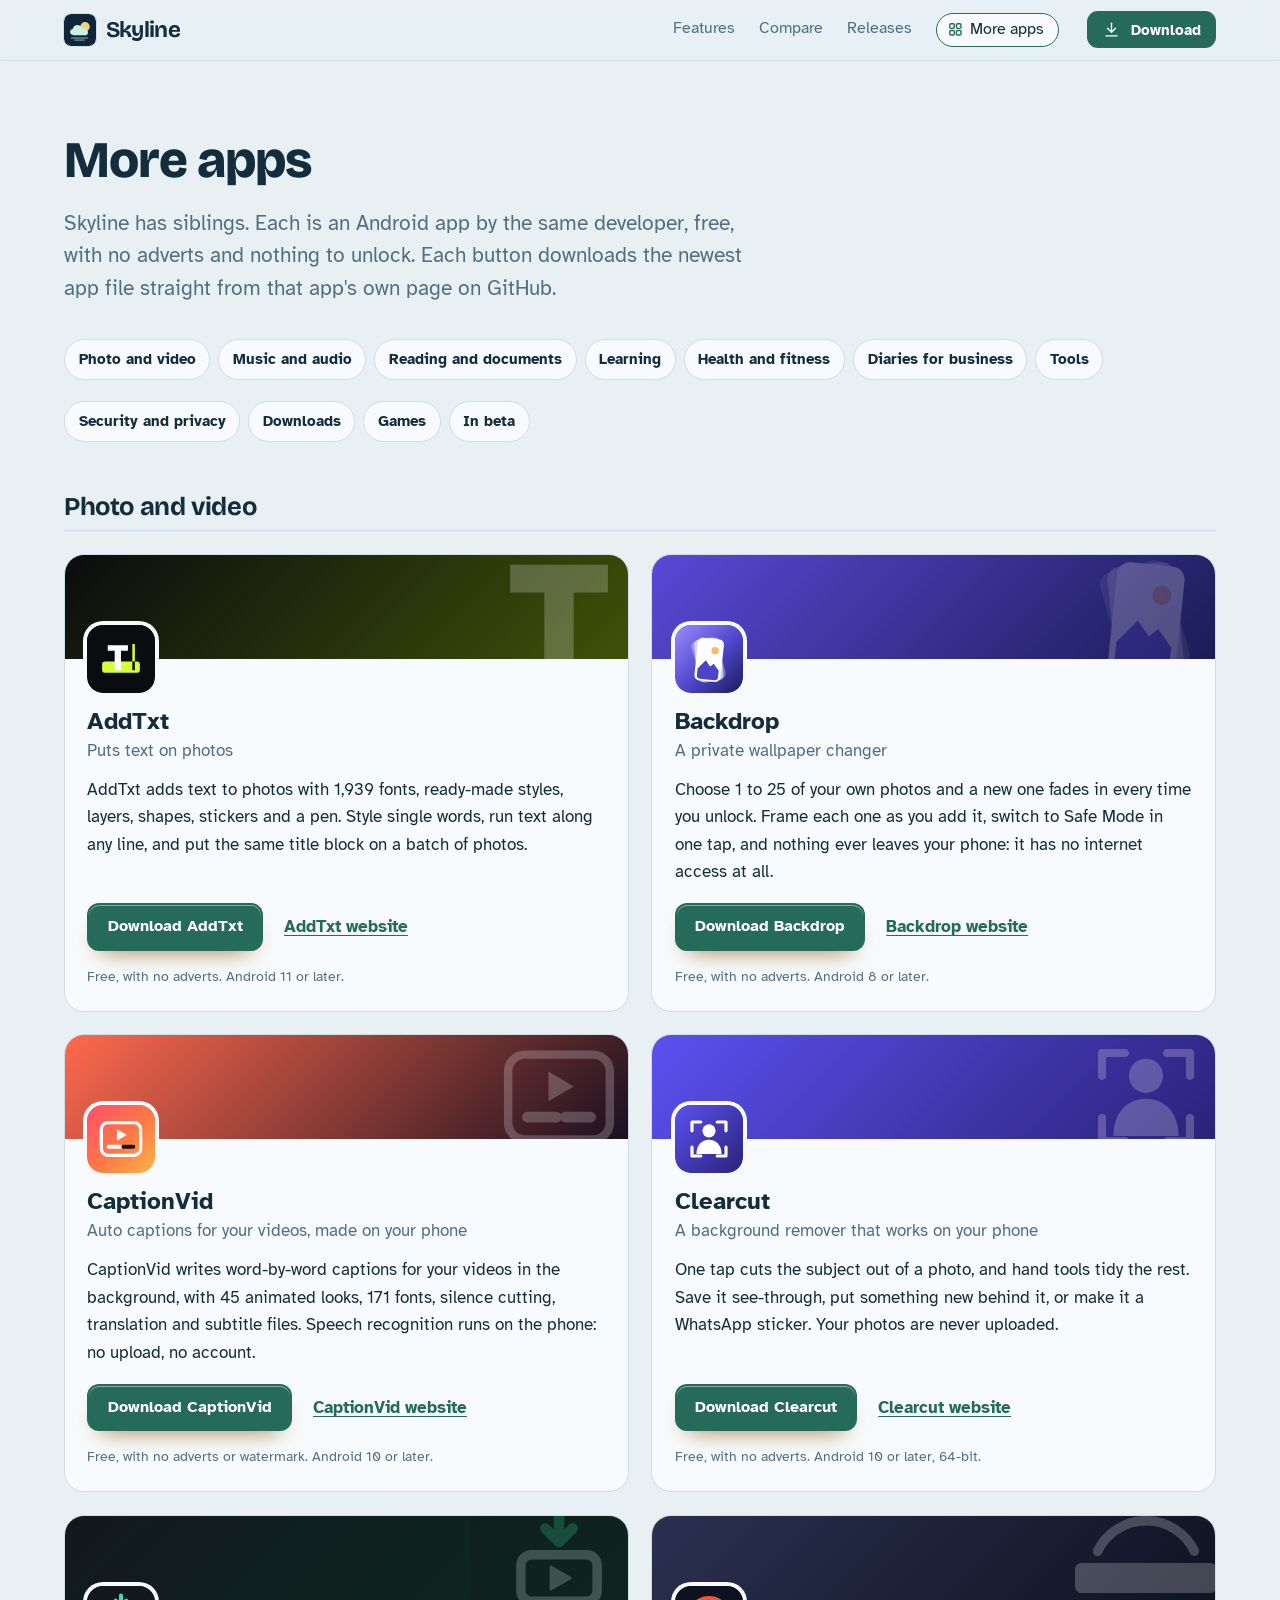
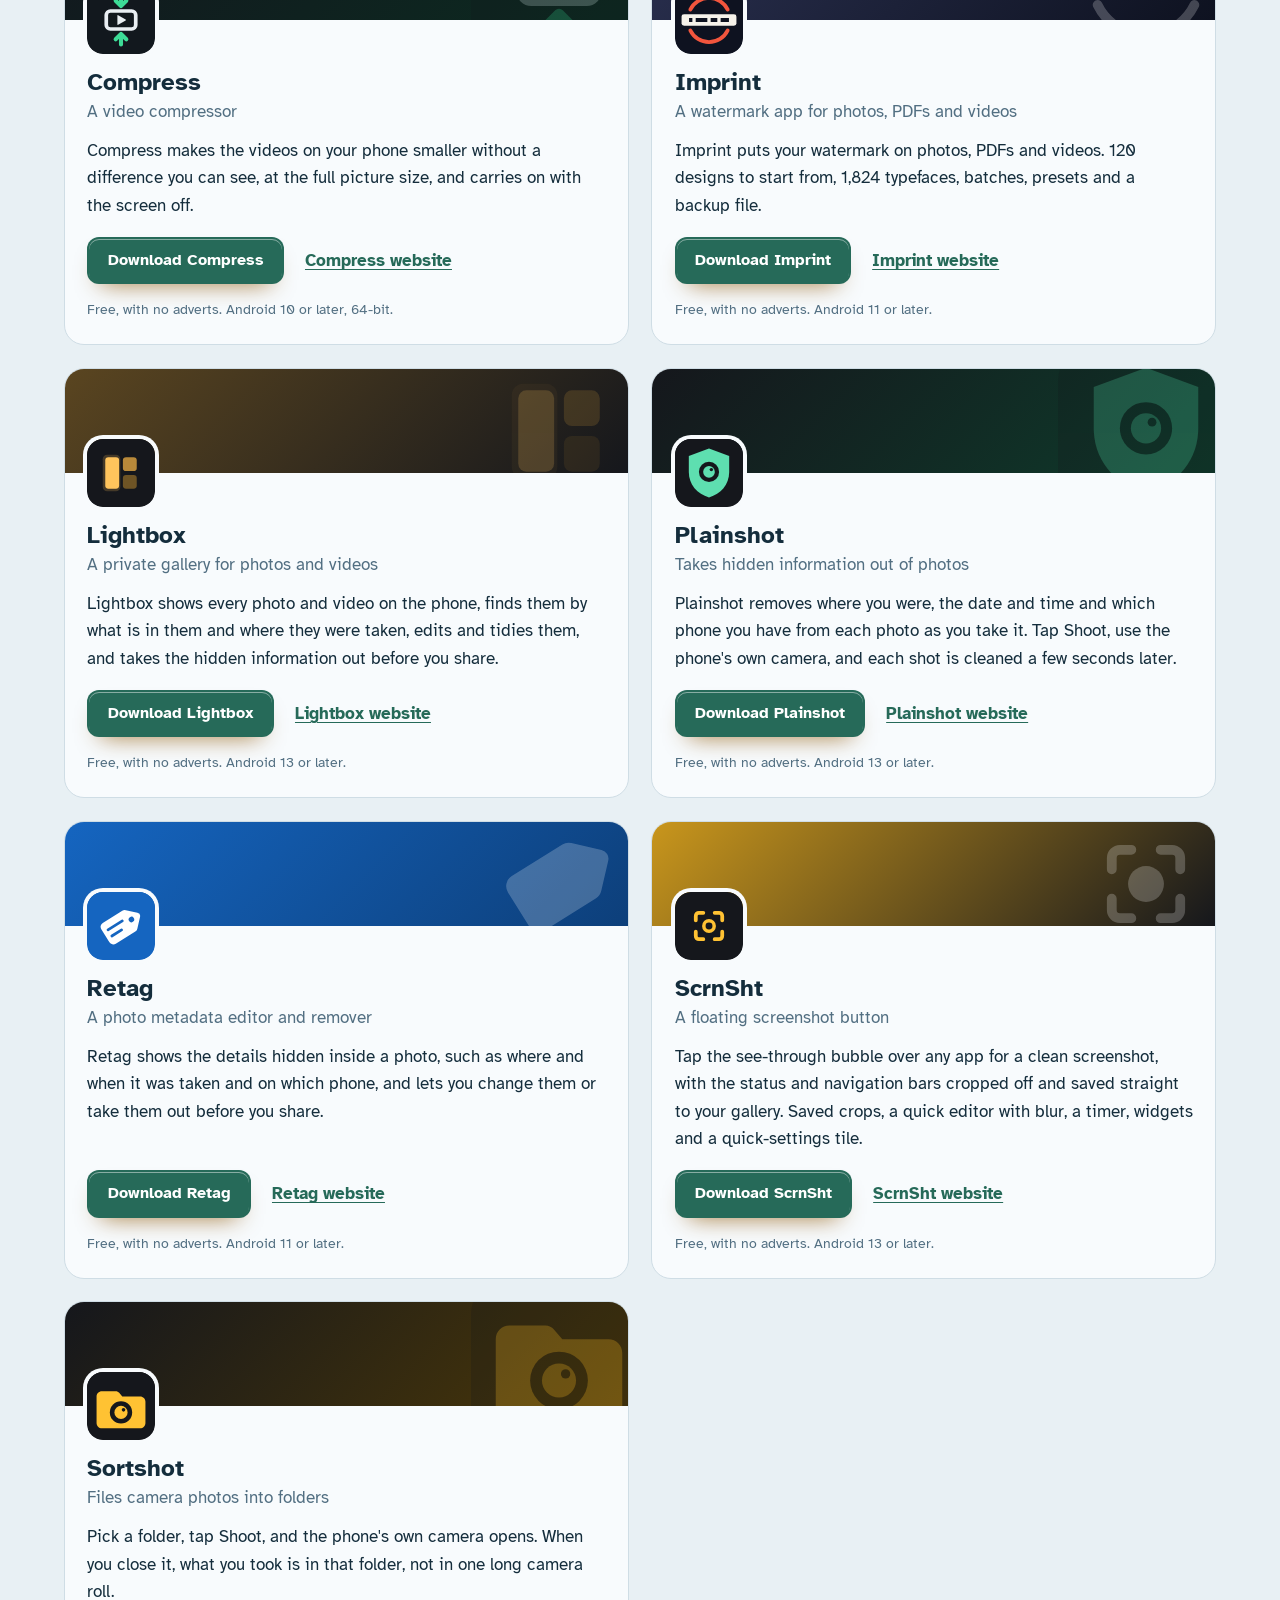
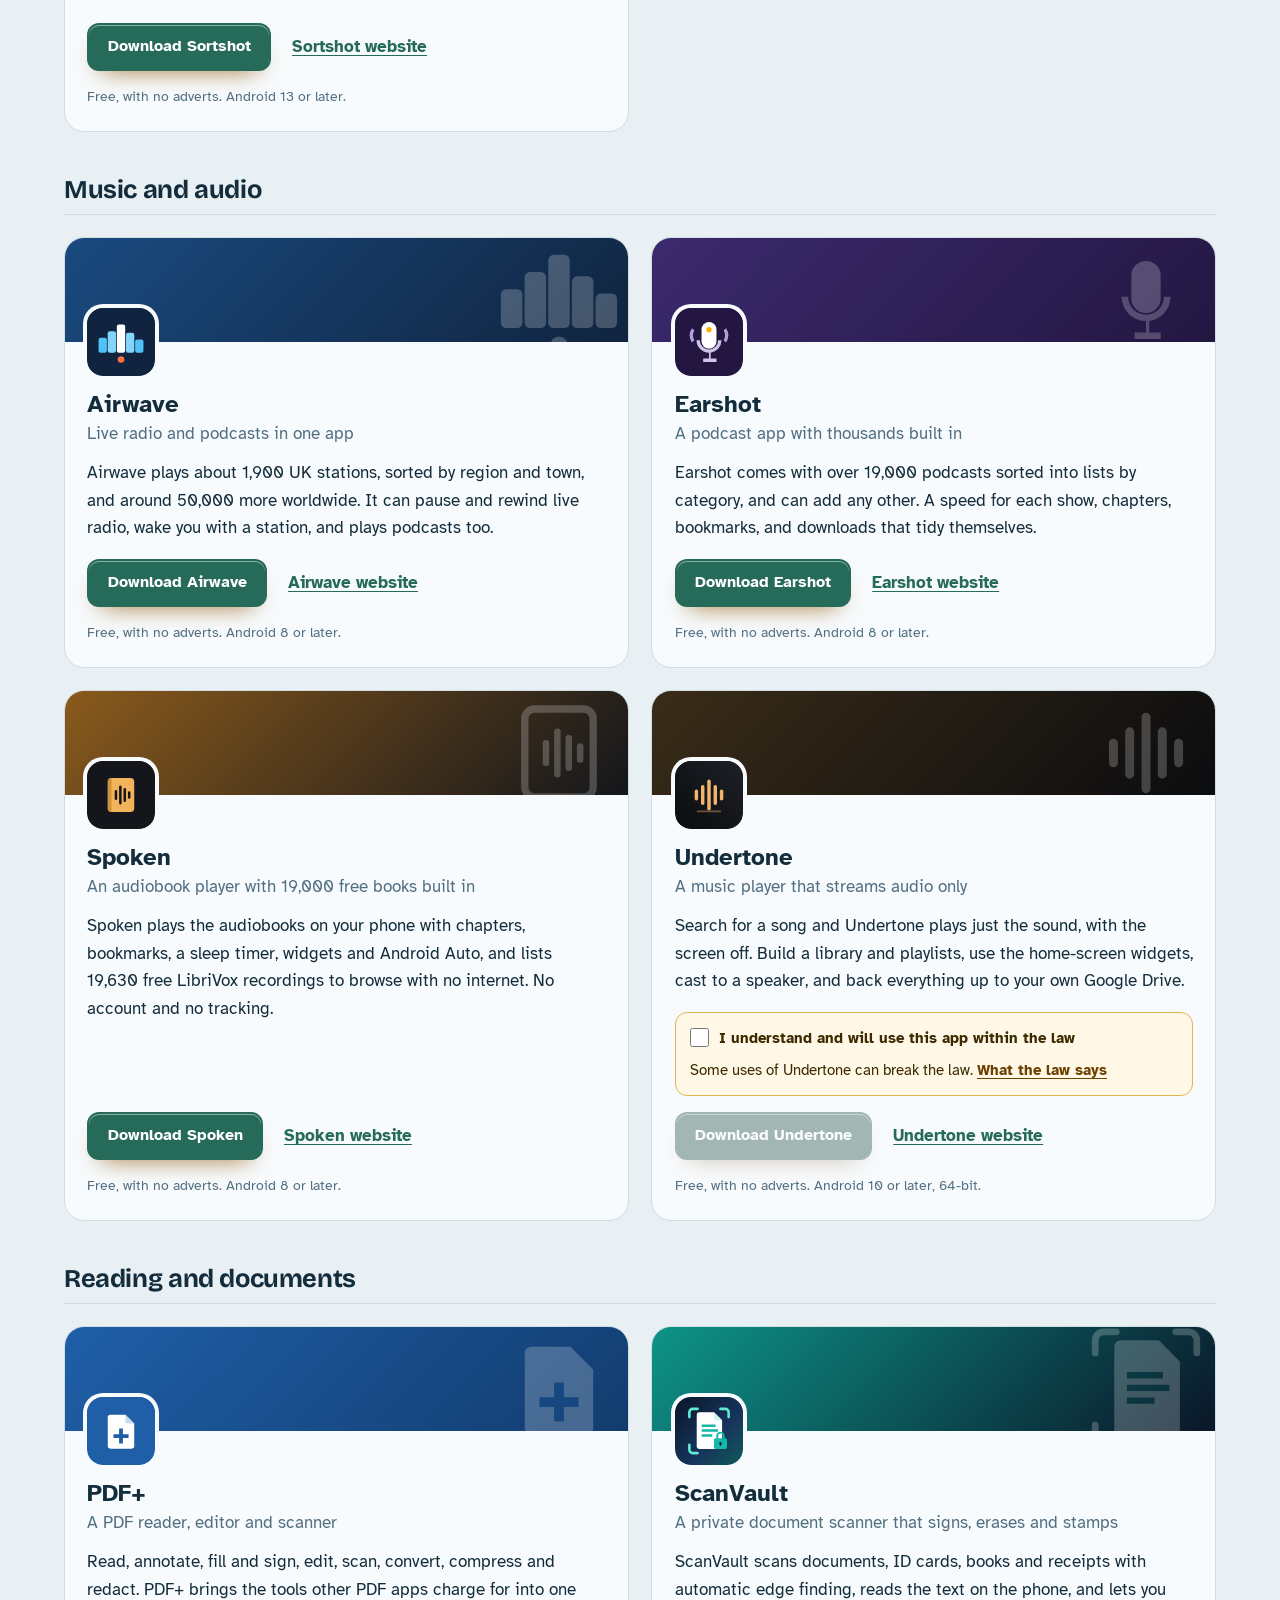
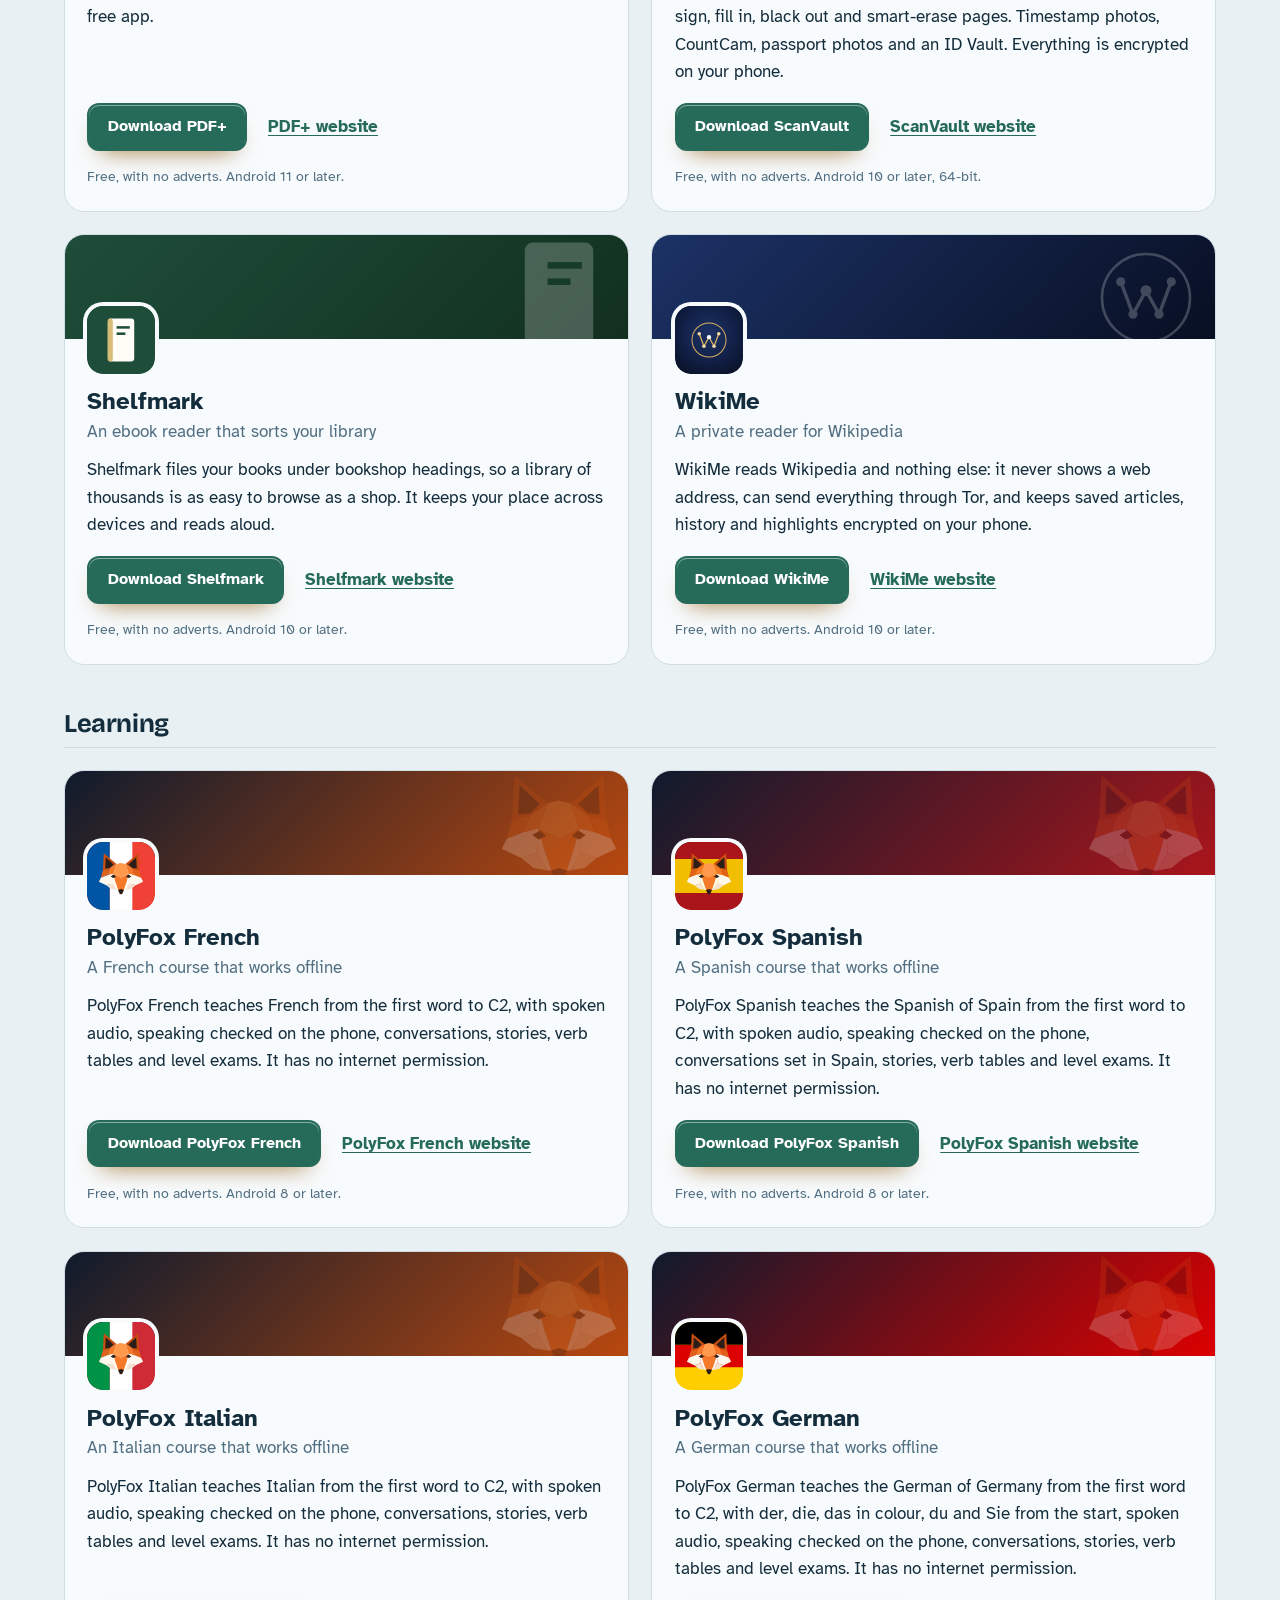
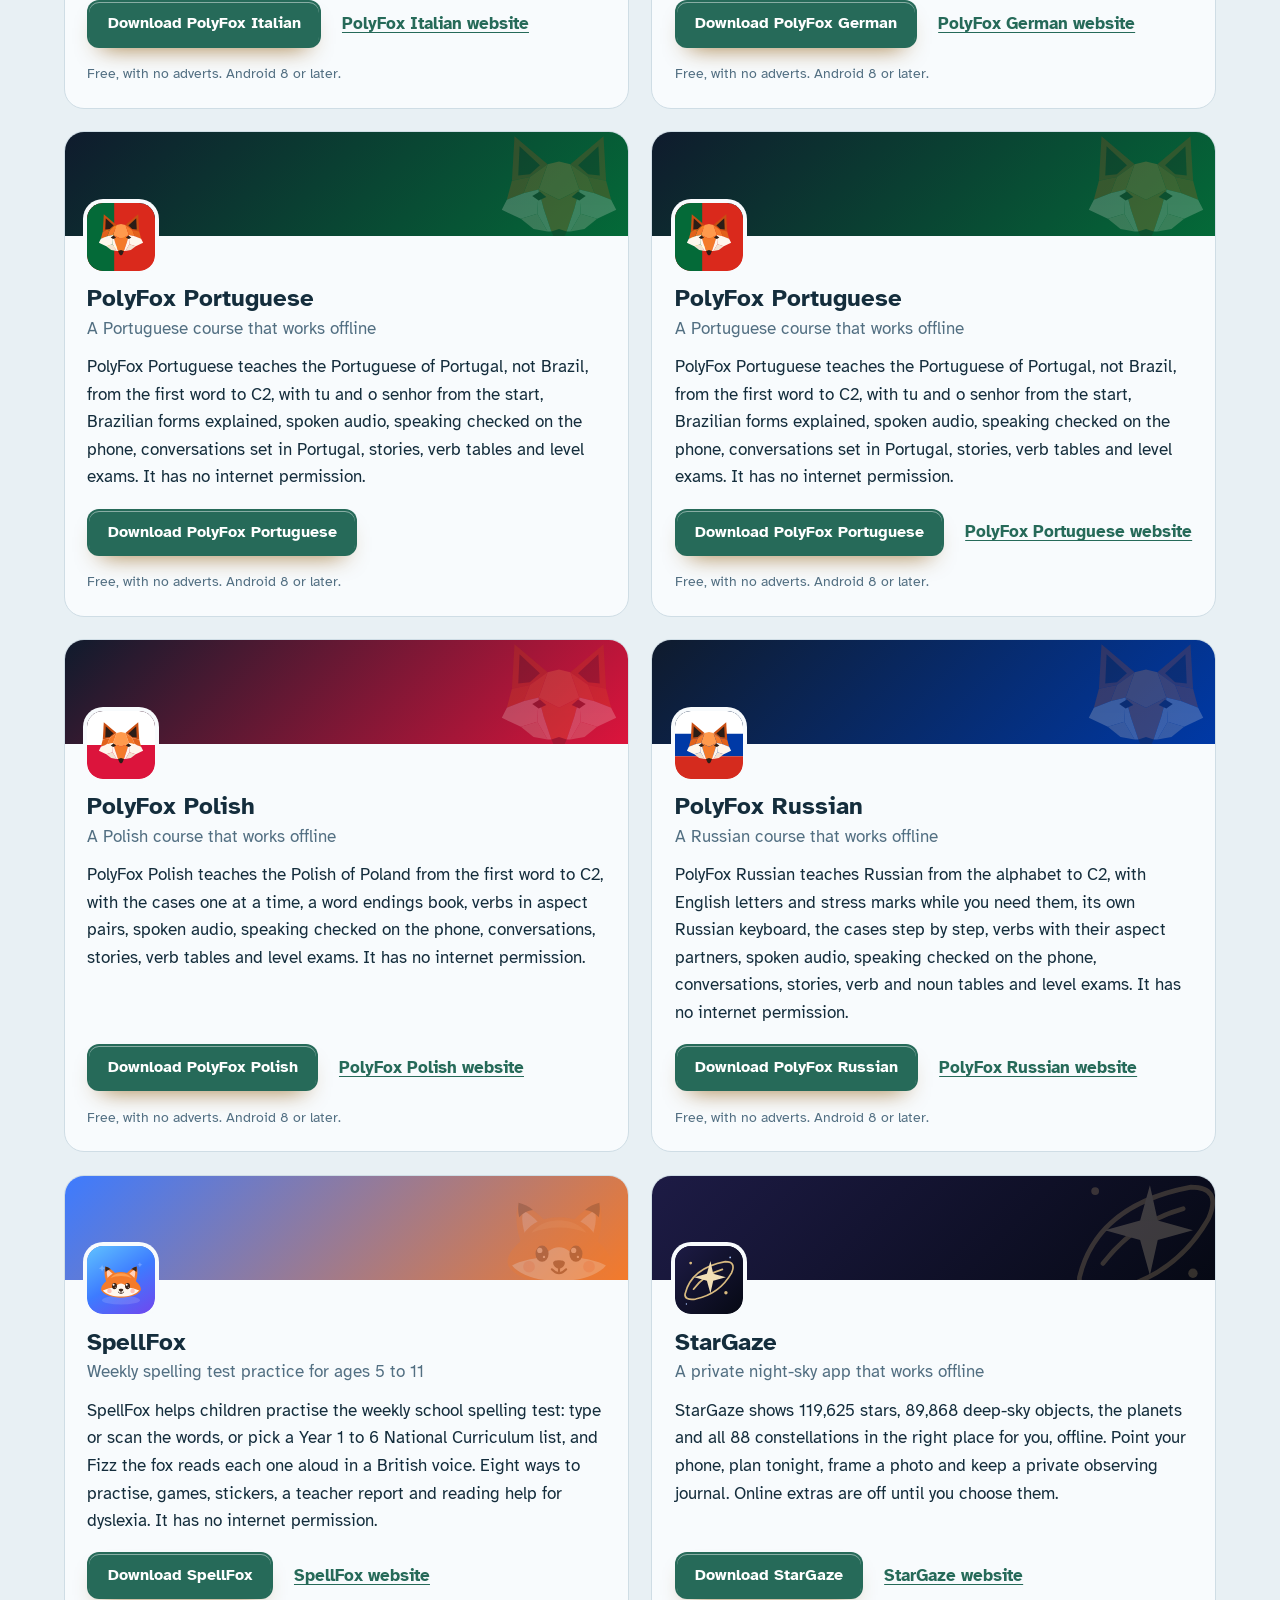
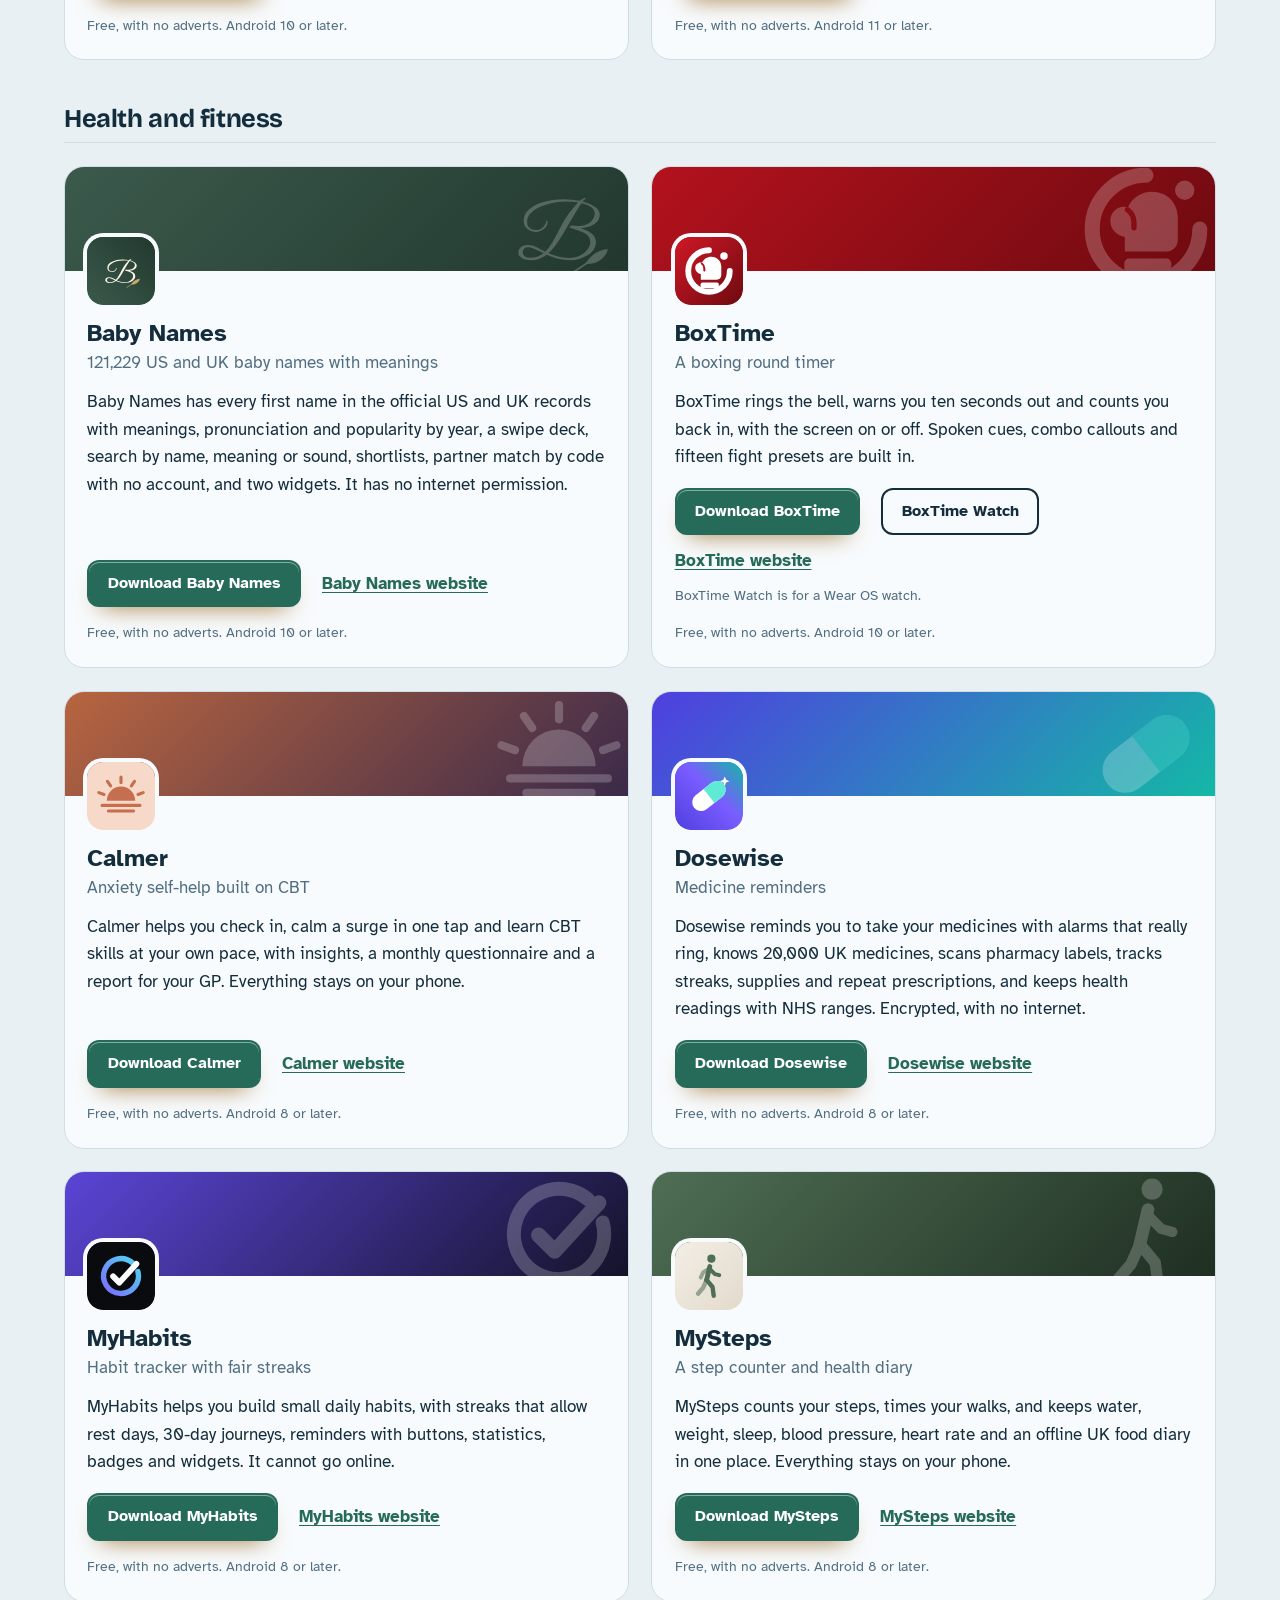
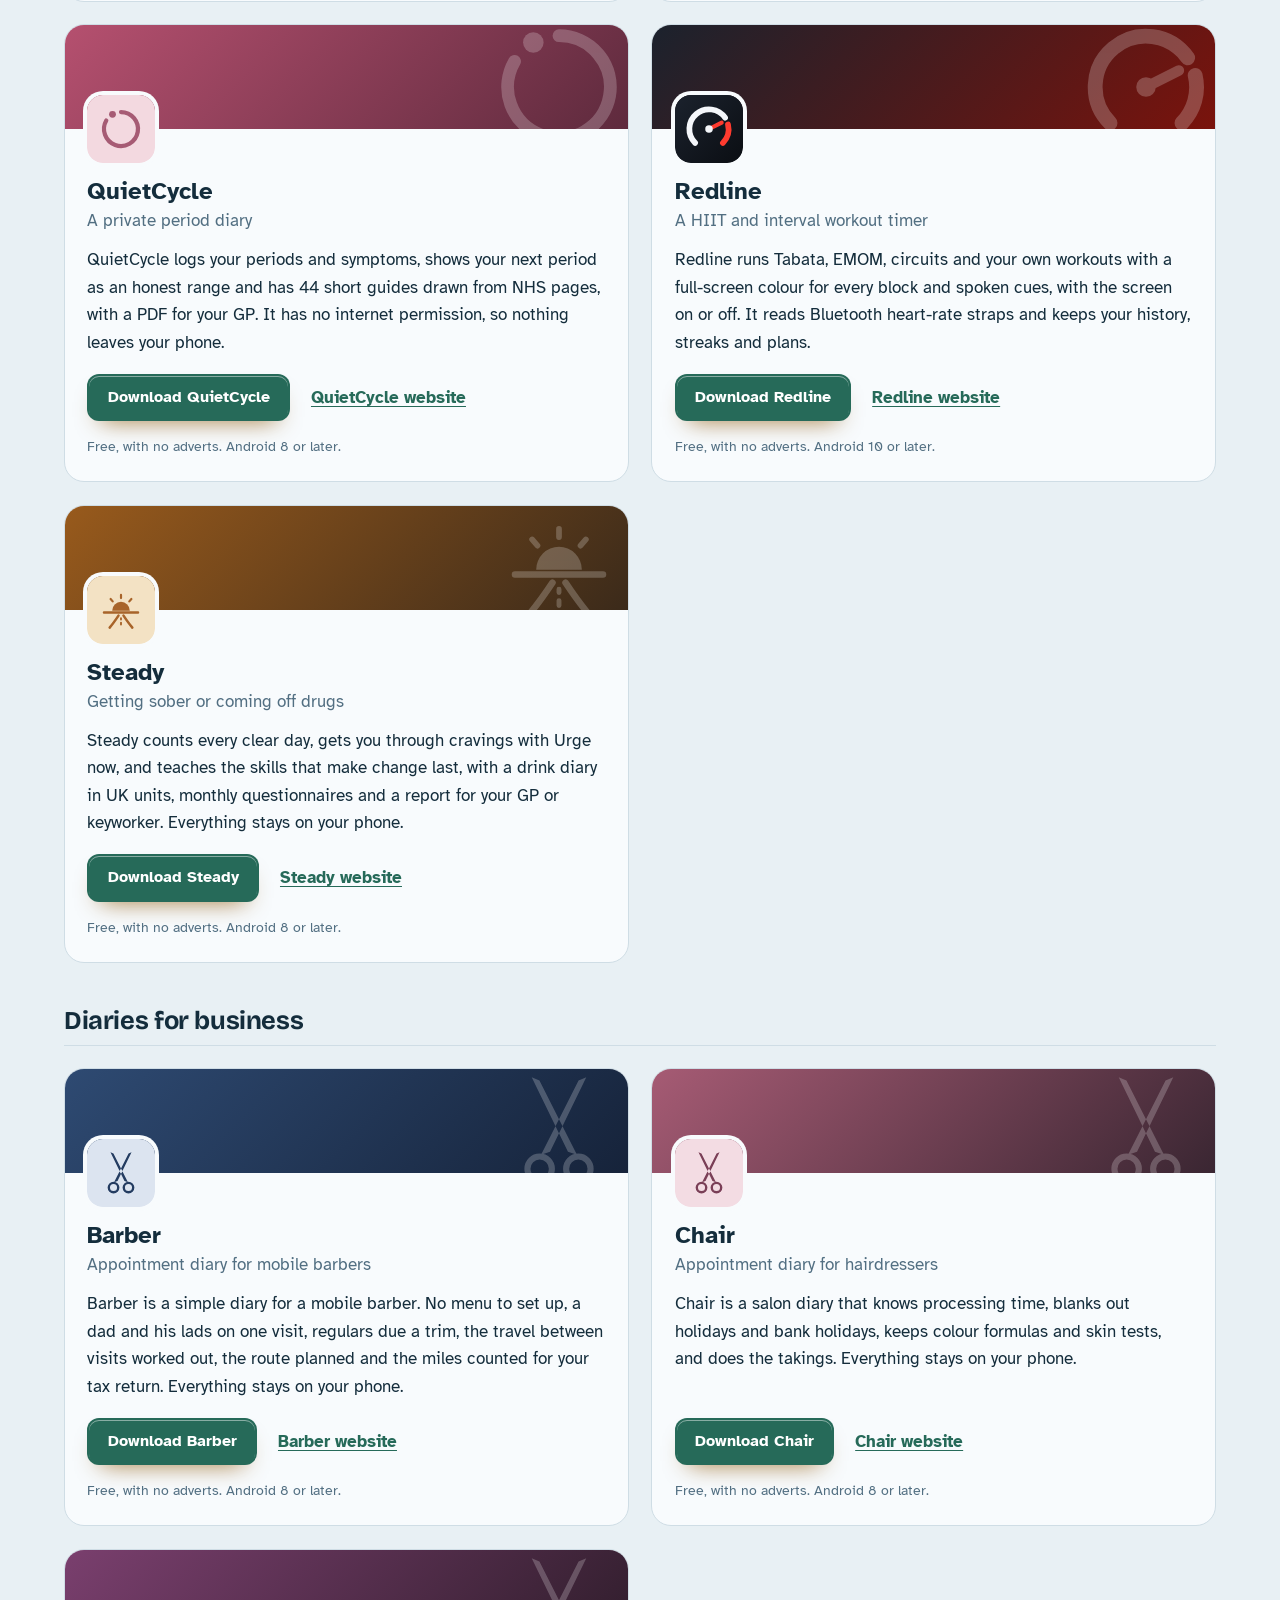
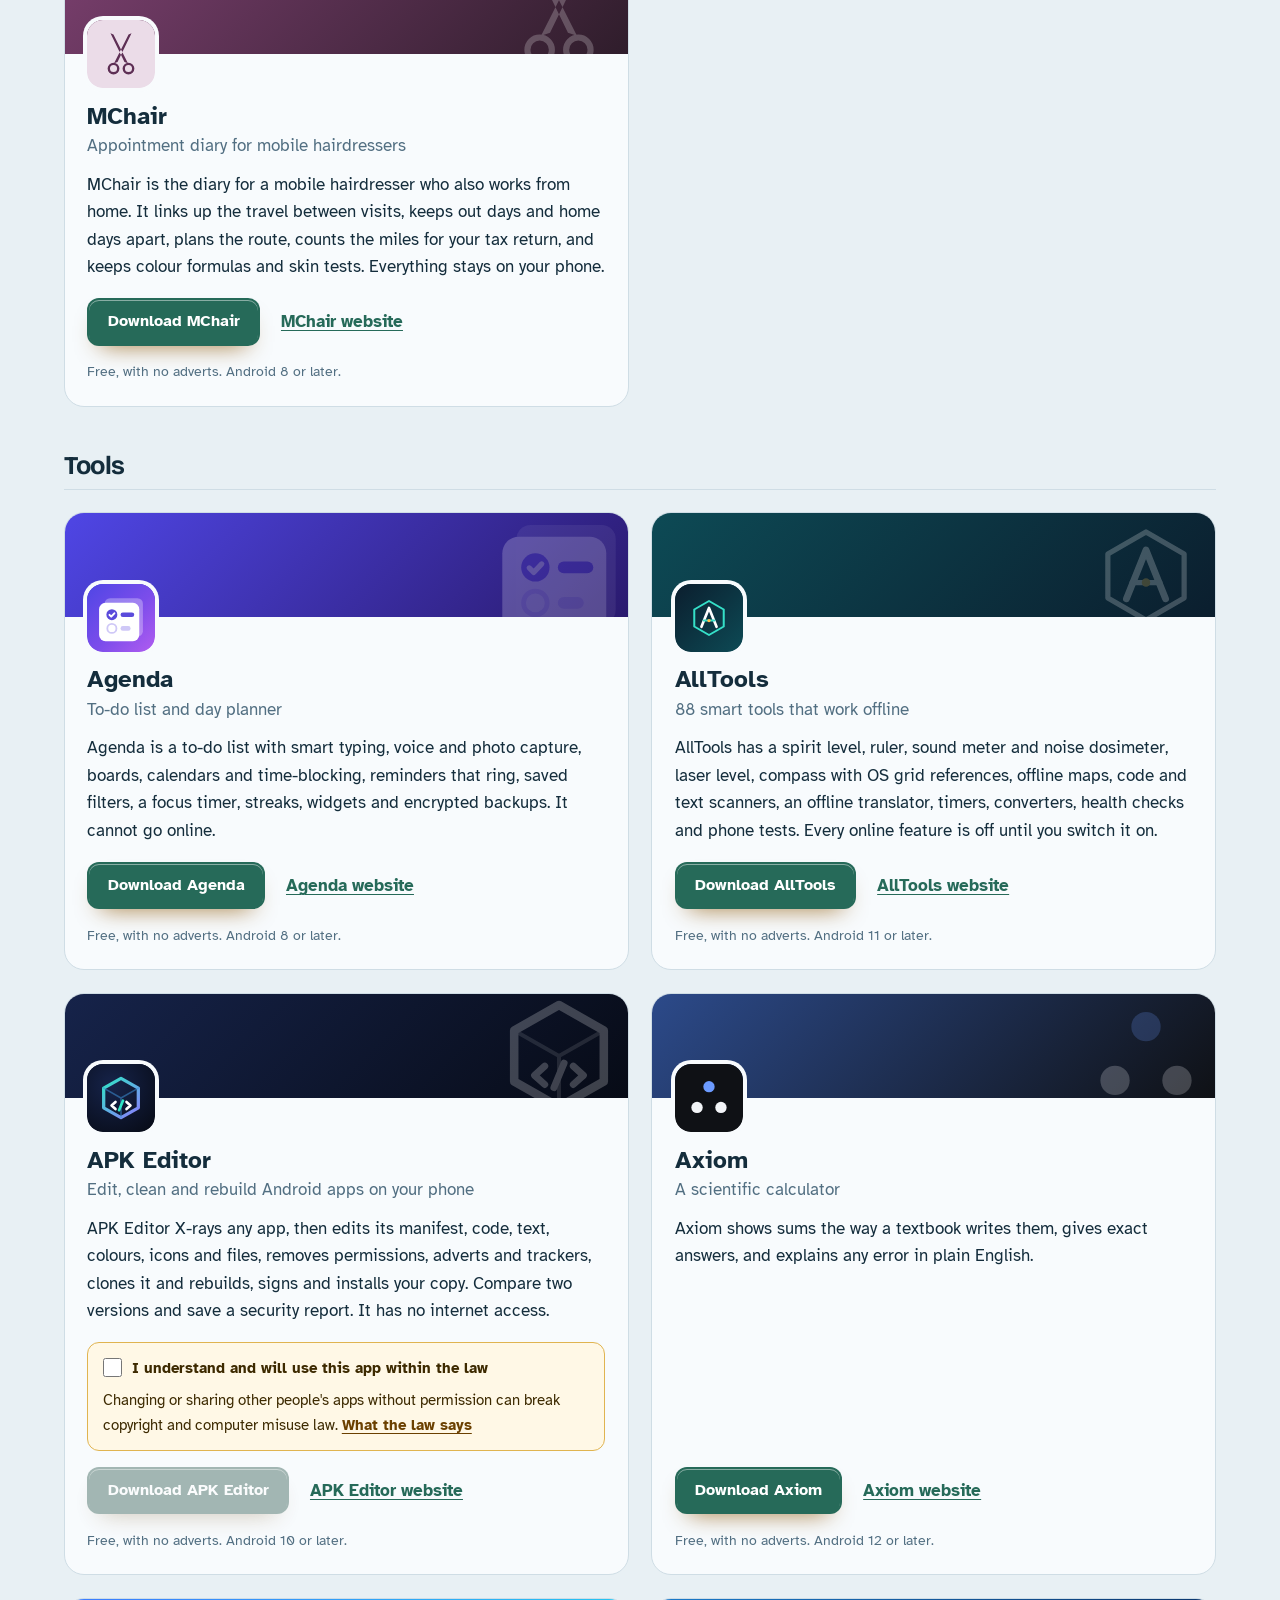
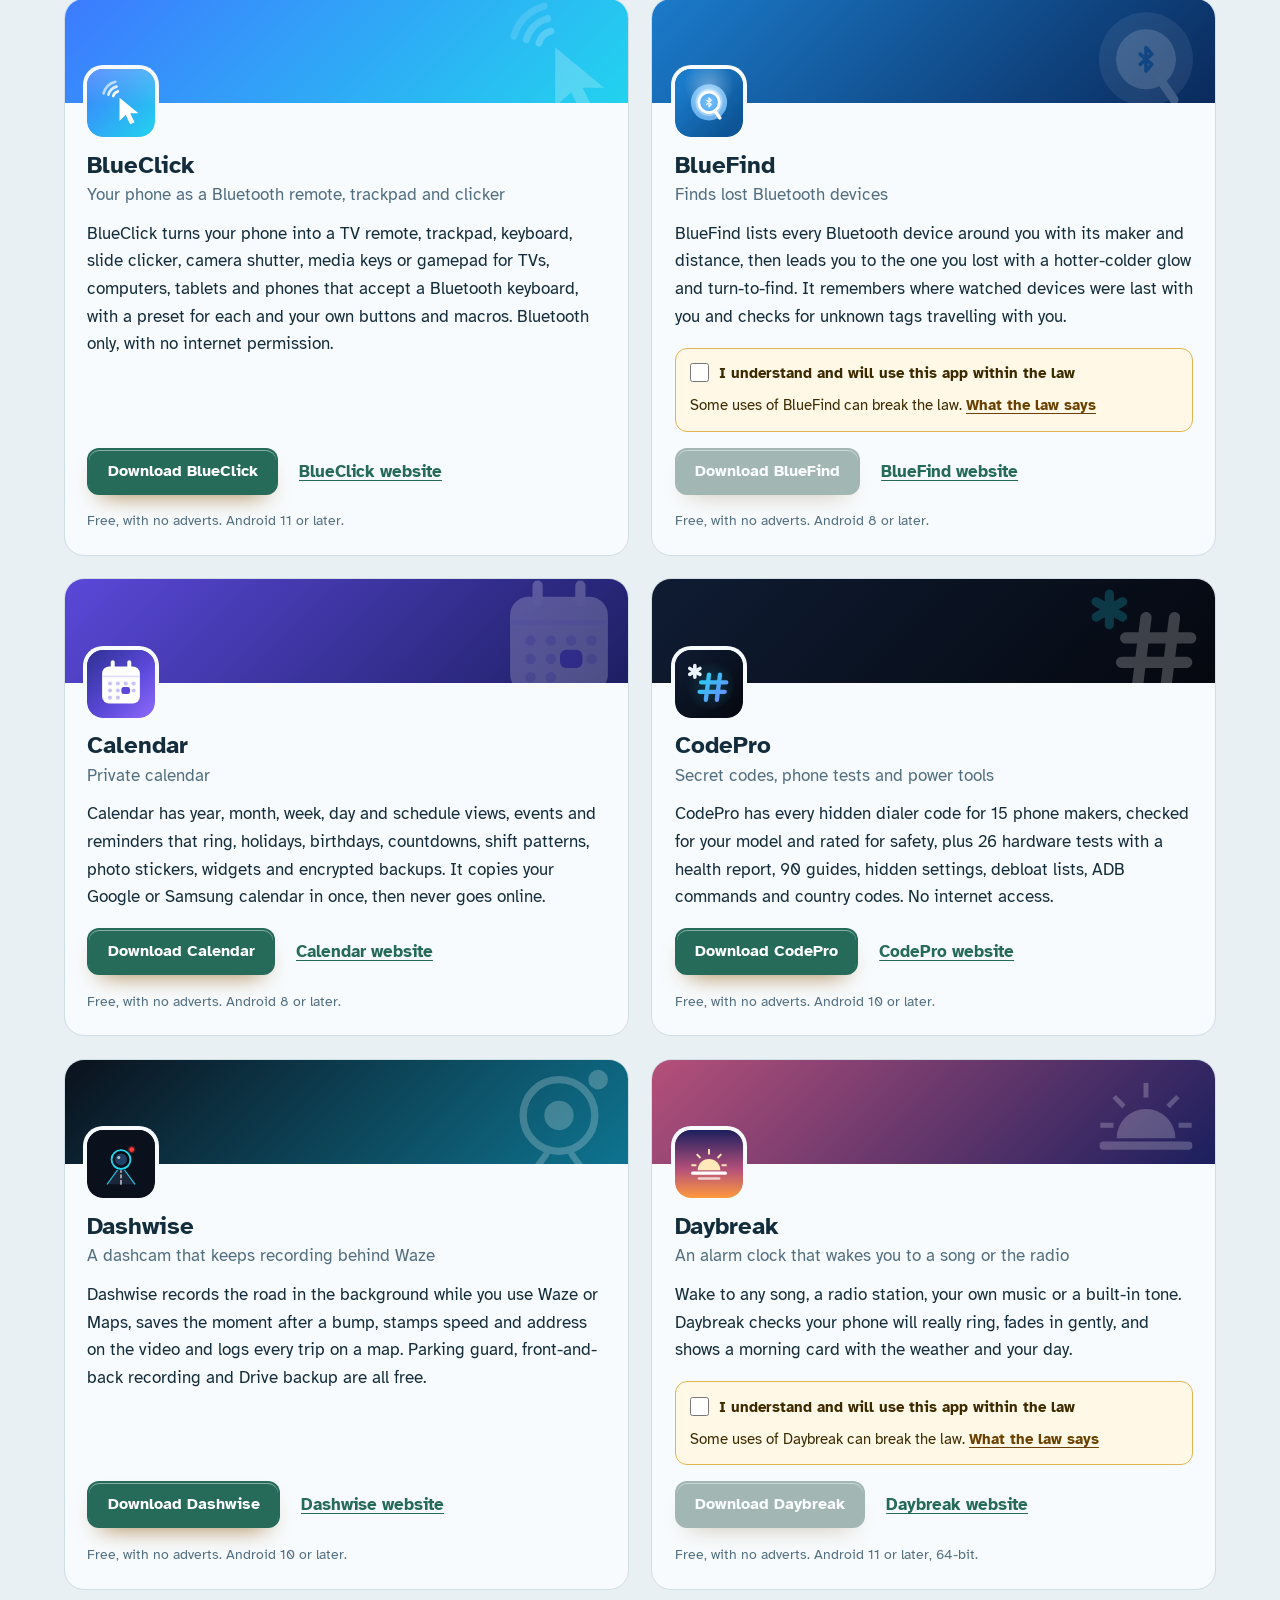
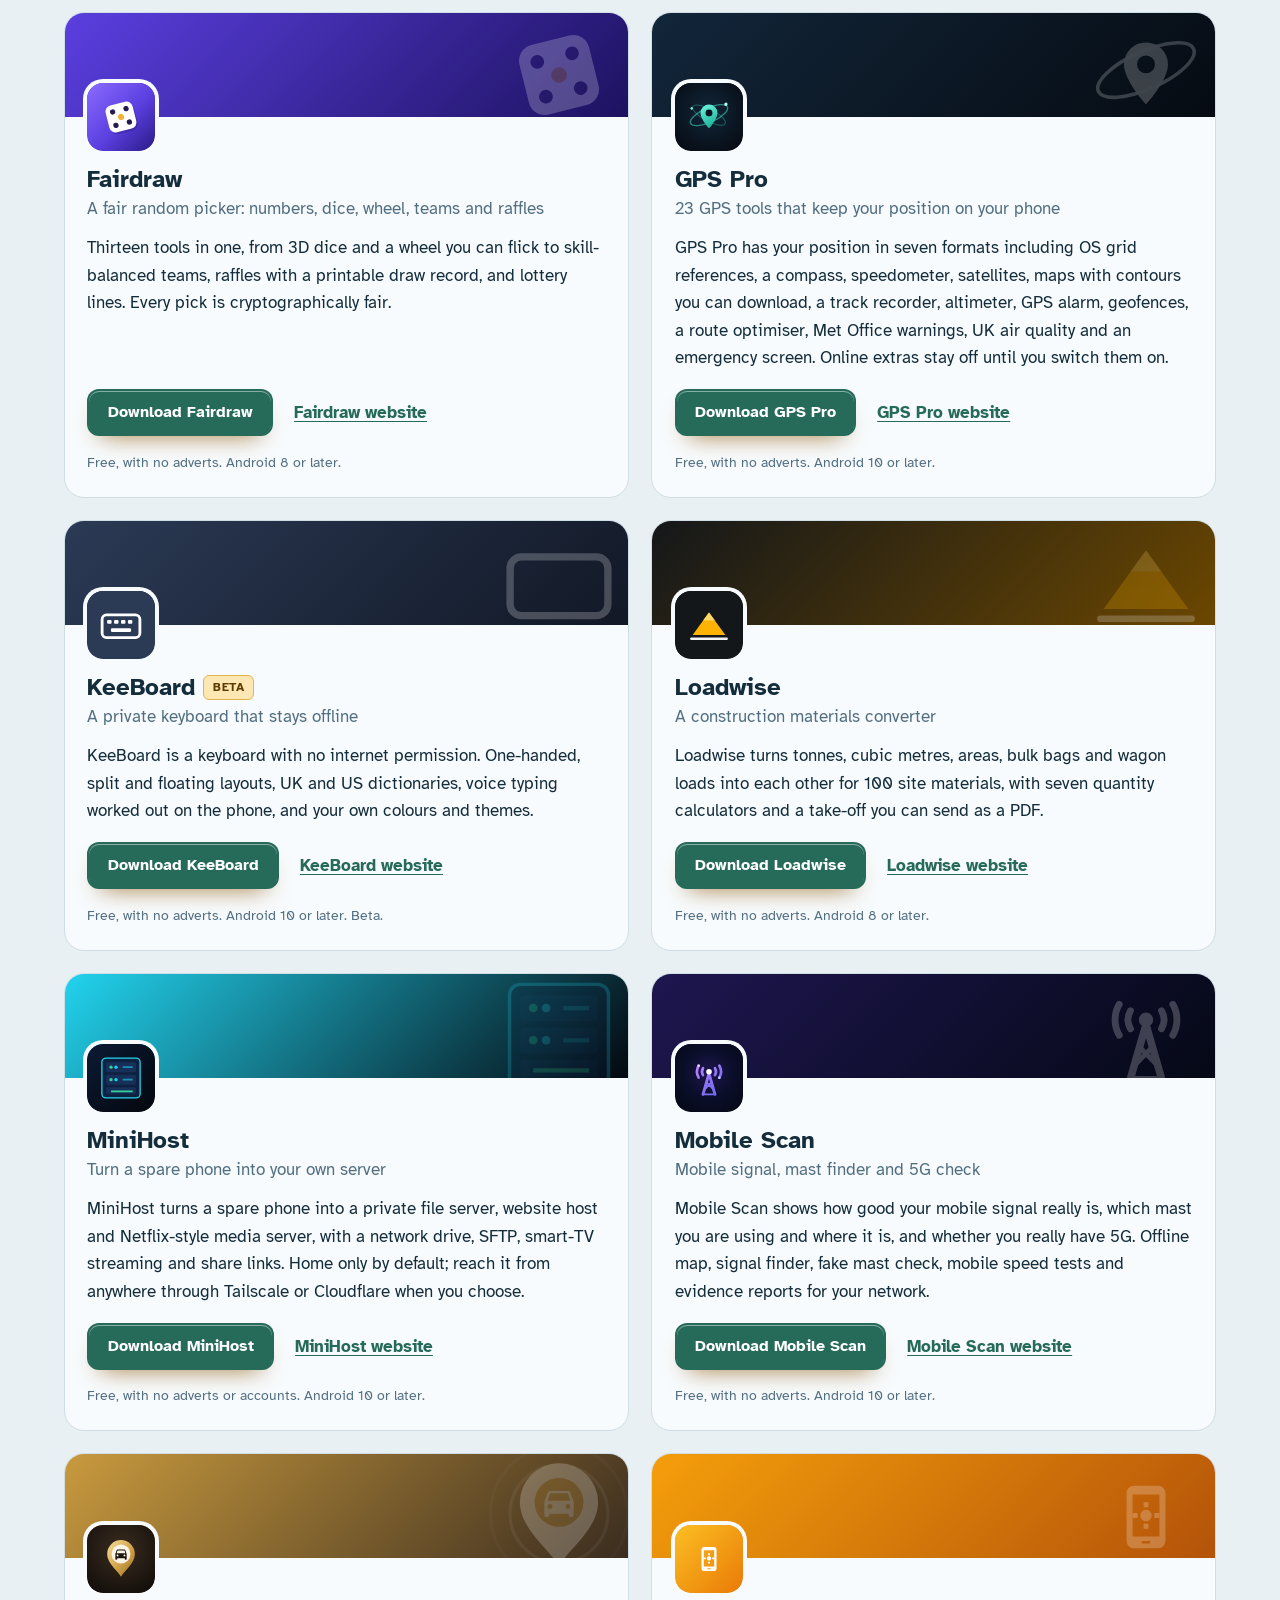
==== commit 5bd8954b: "More apps: add SpellFox" ====
--- a/more-apps.html
+++ b/more-apps.html
@@ -4,7 +4,7 @@
 <meta charset="utf-8">
 <meta name="viewport" content="width=device-width, initial-scale=1">
 <title>More free Android apps from the maker of Skyline</title>
-<meta name="description" content="All 98 free Android apps from the maker of Skyline, in one list by category, each with its download and a link to its website.">
+<meta name="description" content="All 99 free Android apps from the maker of Skyline, in one list by category, each with its download and a link to its website.">
 <meta name="author" content="Jonathan Jackson">
 <link rel="canonical" href="https://customgpter.github.io/skyline/more-apps.html">
 <meta name="theme-color" content="#e8f0f4" media="(prefers-color-scheme: light)">
@@ -12,7 +12,7 @@
 <meta property="og:type" content="website">
 <meta property="og:site_name" content="Skyline">
 <meta property="og:title" content="More free Android apps from the maker of Skyline">
-<meta property="og:description" content="All 98 free Android apps from the maker of Skyline, in one list by category, each with its download and a link to its website.">
+<meta property="og:description" content="All 99 free Android apps from the maker of Skyline, in one list by category, each with its download and a link to its website.">
 <meta property="og:url" content="https://customgpter.github.io/skyline/more-apps.html">
 <meta property="og:image" content="https://customgpter.github.io/skyline/assets/og.png">
 <meta property="og:image:width" content="1200">
@@ -26,7 +26,7 @@
 <link rel="preload" href="./assets/fonts/atkinson-hyperlegible-latin-400-normal.woff2" as="font" type="font/woff2" crossorigin>
 <link rel="stylesheet" href="./assets/site.css?v=1">
 <link rel="stylesheet" href="./assets/house.css?v=1">
-<script type="application/ld+json">{"@context":"https://schema.org","@type":"ItemList","name":"Apps from the maker of Skyline","url":"https://customgpter.github.io/skyline/more-apps.html","itemListElement":[{"@type":"ListItem","position":1,"name":"AddTxt","url":"https://customgpter.github.io/addtxt/"},{"@type":"ListItem","position":2,"name":"Backdrop","url":"https://customgpter.github.io/backdrop/"},{"@type":"ListItem","position":3,"name":"CaptionVid","url":"https://customgpter.github.io/captionvid/"},{"@type":"ListItem","position":4,"name":"Clearcut","url":"https://customgpter.github.io/clearcut/"},{"@type":"ListItem","position":5,"name":"Compress","url":"https://customgpter.github.io/compress/"},{"@type":"ListItem","position":6,"name":"Imprint","url":"https://customgpter.github.io/imprint/"},{"@type":"ListItem","position":7,"name":"Lightbox","url":"https://customgpter.github.io/lightbox/"},{"@type":"ListItem","position":8,"name":"Plainshot","url":"https://customgpter.github.io/plainshot/"},{"@type":"ListItem","position":9,"name":"Retag","url":"https://customgpter.github.io/retag/"},{"@type":"ListItem","position":10,"name":"ScrnSht","url":"https://customgpter.github.io/scrnsht/"},{"@type":"ListItem","position":11,"name":"Sortshot","url":"https://customgpter.github.io/sortshot/"},{"@type":"ListItem","position":12,"name":"Airwave","url":"https://customgpter.github.io/airwave/"},{"@type":"ListItem","position":13,"name":"Earshot","url":"https://customgpter.github.io/earshot/"},{"@type":"ListItem","position":14,"name":"Spoken","url":"https://customgpter.github.io/spoken/"},{"@type":"ListItem","position":15,"name":"Undertone","url":"https://customgpter.github.io/undertone/"},{"@type":"ListItem","position":16,"name":"PDF+","url":"https://customgpter.github.io/pdfplus/"},{"@type":"ListItem","position":17,"name":"ScanVault","url":"https://customgpter.github.io/scanvault/"},{"@type":"ListItem","position":18,"name":"Shelfmark","url":"https://customgpter.github.io/shelfmark/"},{"@type":"ListItem","position":19,"name":"WikiMe","url":"https://customgpter.github.io/wikime/"},{"@type":"ListItem","position":20,"name":"PolyFox French","url":"https://customgpter.github.io/polyfox/"},{"@type":"ListItem","position":21,"name":"PolyFox German","url":"https://customgpter.github.io/polyfox-german/"},{"@type":"ListItem","position":22,"name":"PolyFox Portuguese","url":"https://customgpter.github.io/polyfox-portuguese/"},{"@type":"ListItem","position":23,"name":"PolyFox Polish","url":"https://customgpter.github.io/polyfox-polish/"},{"@type":"ListItem","position":24,"name":"PolyFox Russian","url":"https://customgpter.github.io/polyfox-russian/"},{"@type":"ListItem","position":25,"name":"StarGaze","url":"https://customgpter.github.io/stargaze/"},{"@type":"ListItem","position":26,"name":"Baby Names","url":"https://customgpter.github.io/babynames/"},{"@type":"ListItem","position":27,"name":"BoxTime","url":"https://customgpter.github.io/boxtime/"},{"@type":"ListItem","position":28,"name":"Calmer","url":"https://customgpter.github.io/calmer/"},{"@type":"ListItem","position":29,"name":"Dosewise","url":"https://customgpter.github.io/dosewise/"},{"@type":"ListItem","position":30,"name":"MyHabits","url":"https://customgpter.github.io/myhabits/"},{"@type":"ListItem","position":31,"name":"MySteps","url":"https://customgpter.github.io/mysteps/"},{"@type":"ListItem","position":32,"name":"QuietCycle","url":"https://customgpter.github.io/quietcycle/"},{"@type":"ListItem","position":33,"name":"Redline","url":"https://customgpter.github.io/redline/"},{"@type":"ListItem","position":34,"name":"Steady","url":"https://customgpter.github.io/steady/"},{"@type":"ListItem","position":35,"name":"Barber","url":"https://customgpter.github.io/barber/"},{"@type":"ListItem","position":36,"name":"Chair","url":"https://customgpter.github.io/chair/"},{"@type":"ListItem","position":37,"name":"MChair","url":"https://customgpter.github.io/mchair/"},{"@type":"ListItem","position":38,"name":"Agenda","url":"https://customgpter.github.io/agenda/"},{"@type":"ListItem","position":39,"name":"AllTools","url":"https://customgpter.github.io/alltools/"},{"@type":"ListItem","position":40,"name":"APK Editor","url":"https://customgpter.github.io/apkeditor/"},{"@type":"ListItem","position":41,"name":"Axiom","url":"https://customgpter.github.io/axiom/"},{"@type":"ListItem","position":42,"name":"BlueClick","url":"https://customgpter.github.io/blueclick/"},{"@type":"ListItem","position":43,"name":"BlueFind","url":"https://customgpter.github.io/bluefind/"},{"@type":"ListItem","position":44,"name":"Calendar","url":"https://customgpter.github.io/calendar/"},{"@type":"ListItem","position":45,"name":"CodePro","url":"https://customgpter.github.io/codepro/"},{"@type":"ListItem","position":46,"name":"Dashwise","url":"https://customgpter.github.io/dashwise/"},{"@type":"ListItem","position":47,"name":"Daybreak","url":"https://customgpter.github.io/daybreak/"},{"@type":"ListItem","position":48,"name":"Fairdraw","url":"https://customgpter.github.io/fairdraw/"},{"@type":"ListItem","position":49,"name":"GPS Pro","url":"https://customgpter.github.io/gpspro/"},{"@type":"ListItem","position":50,"name":"KeeBoard","url":"https://customgpter.github.io/keeboard/"},{"@type":"ListItem","position":51,"name":"Loadwise","url":"https://customgpter.github.io/loadwise/"},{"@type":"ListItem","position":52,"name":"MiniHost","url":"https://customgpter.github.io/minihost/"},{"@type":"ListItem","position":53,"name":"Mobile Scan","url":"https://customgpter.github.io/mobilescan/"},{"@type":"ListItem","position":54,"name":"Parkwise","url":"https://customgpter.github.io/parkwise/"},{"@type":"ListItem","position":55,"name":"Pocketmind","url":"https://customgpter.github.io/pocketmind/"},{"@type":"ListItem","position":56,"name":"Refine","url":"https://customgpter.github.io/refine/"},{"@type":"ListItem","position":57,"name":"Shiftwise","url":"https://customgpter.github.io/shiftwise/"},{"@type":"ListItem","position":58,"name":"SimpleCalc","url":"https://customgpter.github.io/simplecalc/"},{"@type":"ListItem","position":59,"name":"Skyline","url":"https://customgpter.github.io/skyline/"},{"@type":"ListItem","position":60,"name":"Slipway","url":"https://customgpter.github.io/slipway/"},{"@type":"ListItem","position":61,"name":"Tagger","url":"https://customgpter.github.io/tagger/"},{"@type":"ListItem","position":62,"name":"TotalClean","url":"https://customgpter.github.io/totalclean/"},{"@type":"ListItem","position":63,"name":"TVLink","url":"https://customgpter.github.io/tvlink/"},{"@type":"ListItem","position":64,"name":"Unbox","url":"https://customgpter.github.io/unbox/"},{"@type":"ListItem","position":65,"name":"WhatsKeep","url":"https://customgpter.github.io/whatskeep/"},{"@type":"ListItem","position":66,"name":"WiFi Scan","url":"https://customgpter.github.io/wifiscan/"},{"@type":"ListItem","position":67,"name":"Auditly","url":"https://customgpter.github.io/auditly/"},{"@type":"ListItem","position":68,"name":"Backchannel","url":"https://customgpter.github.io/backchannel/"},{"@type":"ListItem","position":69,"name":"ENotes","url":"https://customgpter.github.io/enotes/"},{"@type":"ListItem","position":70,"name":"FindMe","url":"https://customgpter.github.io/findme/"},{"@type":"ListItem","position":71,"name":"iLock","url":"https://customgpter.github.io/ilock/"},{"@type":"ListItem","position":72,"name":"ImSafe","url":"https://customgpter.github.io/imsafe/"},{"@type":"ListItem","position":73,"name":"IShred","url":"https://customgpter.github.io/ishred/"},{"@type":"ListItem","position":74,"name":"LockBox","url":"https://customgpter.github.io/lockbox/"},{"@type":"ListItem","position":75,"name":"PassVault","url":"https://customgpter.github.io/passvault/"},{"@type":"ListItem","position":76,"name":"SpyFind","url":"https://customgpter.github.io/spyfind/"},{"@type":"ListItem","position":77,"name":"TextWipe","url":"https://customgpter.github.io/textwipe/"},{"@type":"ListItem","position":78,"name":"Tracewire","url":"https://customgpter.github.io/tracewire/"},{"@type":"ListItem","position":79,"name":"Vigil","url":"https://customgpter.github.io/vigil/"},{"@type":"ListItem","position":80,"name":"Grab","url":"https://customgpter.github.io/grab/"},{"@type":"ListItem","position":81,"name":"Swarm","url":"https://customgpter.github.io/swarm/"},{"@type":"ListItem","position":82,"name":"Plane Games","url":"https://customgpter.github.io/plane-games/"},{"@type":"ListItem","position":83,"name":"Ninefold","url":"https://customgpter.github.io/ninefold/"},{"@type":"ListItem","position":84,"name":"Cubewise","url":"https://customgpter.github.io/cubewise/"},{"@type":"ListItem","position":85,"name":"Tilewise","url":"https://customgpter.github.io/tilewise/"},{"@type":"ListItem","position":86,"name":"Letterwise","url":"https://customgpter.github.io/letterwise/"},{"@type":"ListItem","position":87,"name":"Kingside","url":"https://customgpter.github.io/kingside/"},{"@type":"ListItem","position":88,"name":"Deckhand","url":"https://customgpter.github.io/deckhand/"},{"@type":"ListItem","position":89,"name":"SNESForge","url":"https://customgpter.github.io/snesforge/"},{"@type":"ListItem","position":90,"name":"Fame Boy","url":"https://customgpter.github.io/fameboy/"},{"@type":"ListItem","position":91,"name":"PSPPro","url":"https://customgpter.github.io/psppro/"},{"@type":"ListItem","position":92,"name":"MegaGen","url":"https://customgpter.github.io/megagen/"},{"@type":"ListItem","position":93,"name":"QVR","url":"https://customgpter.github.io/qvr/"},{"@type":"ListItem","position":94,"name":"QVR Watch","url":"https://customgpter.github.io/qvr-watch/"},{"@type":"ListItem","position":95,"name":"QVRLite","url":"https://customgpter.github.io/qvrlite/"},{"@type":"ListItem","position":96,"name":"Onionz","url":"https://customgpter.github.io/onionz/"},{"@type":"ListItem","position":97,"name":"OnionzWeb","url":"https://customgpter.github.io/onionzweb/"}]}</script>
+<script type="application/ld+json">{"@context":"https://schema.org","@type":"ItemList","name":"Apps from the maker of Skyline","url":"https://customgpter.github.io/skyline/more-apps.html","itemListElement":[{"@type":"ListItem","position":1,"name":"AddTxt","url":"https://customgpter.github.io/addtxt/"},{"@type":"ListItem","position":2,"name":"Backdrop","url":"https://customgpter.github.io/backdrop/"},{"@type":"ListItem","position":3,"name":"CaptionVid","url":"https://customgpter.github.io/captionvid/"},{"@type":"ListItem","position":4,"name":"Clearcut","url":"https://customgpter.github.io/clearcut/"},{"@type":"ListItem","position":5,"name":"Compress","url":"https://customgpter.github.io/compress/"},{"@type":"ListItem","position":6,"name":"Imprint","url":"https://customgpter.github.io/imprint/"},{"@type":"ListItem","position":7,"name":"Lightbox","url":"https://customgpter.github.io/lightbox/"},{"@type":"ListItem","position":8,"name":"Plainshot","url":"https://customgpter.github.io/plainshot/"},{"@type":"ListItem","position":9,"name":"Retag","url":"https://customgpter.github.io/retag/"},{"@type":"ListItem","position":10,"name":"ScrnSht","url":"https://customgpter.github.io/scrnsht/"},{"@type":"ListItem","position":11,"name":"Sortshot","url":"https://customgpter.github.io/sortshot/"},{"@type":"ListItem","position":12,"name":"Airwave","url":"https://customgpter.github.io/airwave/"},{"@type":"ListItem","position":13,"name":"Earshot","url":"https://customgpter.github.io/earshot/"},{"@type":"ListItem","position":14,"name":"Spoken","url":"https://customgpter.github.io/spoken/"},{"@type":"ListItem","position":15,"name":"Undertone","url":"https://customgpter.github.io/undertone/"},{"@type":"ListItem","position":16,"name":"PDF+","url":"https://customgpter.github.io/pdfplus/"},{"@type":"ListItem","position":17,"name":"ScanVault","url":"https://customgpter.github.io/scanvault/"},{"@type":"ListItem","position":18,"name":"Shelfmark","url":"https://customgpter.github.io/shelfmark/"},{"@type":"ListItem","position":19,"name":"WikiMe","url":"https://customgpter.github.io/wikime/"},{"@type":"ListItem","position":20,"name":"PolyFox French","url":"https://customgpter.github.io/polyfox/"},{"@type":"ListItem","position":21,"name":"PolyFox German","url":"https://customgpter.github.io/polyfox-german/"},{"@type":"ListItem","position":22,"name":"PolyFox Portuguese","url":"https://customgpter.github.io/polyfox-portuguese/"},{"@type":"ListItem","position":23,"name":"PolyFox Polish","url":"https://customgpter.github.io/polyfox-polish/"},{"@type":"ListItem","position":24,"name":"PolyFox Russian","url":"https://customgpter.github.io/polyfox-russian/"},{"@type":"ListItem","position":25,"name":"SpellFox","url":"https://customgpter.github.io/spellfox/"},{"@type":"ListItem","position":26,"name":"StarGaze","url":"https://customgpter.github.io/stargaze/"},{"@type":"ListItem","position":27,"name":"Baby Names","url":"https://customgpter.github.io/babynames/"},{"@type":"ListItem","position":28,"name":"BoxTime","url":"https://customgpter.github.io/boxtime/"},{"@type":"ListItem","position":29,"name":"Calmer","url":"https://customgpter.github.io/calmer/"},{"@type":"ListItem","position":30,"name":"Dosewise","url":"https://customgpter.github.io/dosewise/"},{"@type":"ListItem","position":31,"name":"MyHabits","url":"https://customgpter.github.io/myhabits/"},{"@type":"ListItem","position":32,"name":"MySteps","url":"https://customgpter.github.io/mysteps/"},{"@type":"ListItem","position":33,"name":"QuietCycle","url":"https://customgpter.github.io/quietcycle/"},{"@type":"ListItem","position":34,"name":"Redline","url":"https://customgpter.github.io/redline/"},{"@type":"ListItem","position":35,"name":"Steady","url":"https://customgpter.github.io/steady/"},{"@type":"ListItem","position":36,"name":"Barber","url":"https://customgpter.github.io/barber/"},{"@type":"ListItem","position":37,"name":"Chair","url":"https://customgpter.github.io/chair/"},{"@type":"ListItem","position":38,"name":"MChair","url":"https://customgpter.github.io/mchair/"},{"@type":"ListItem","position":39,"name":"Agenda","url":"https://customgpter.github.io/agenda/"},{"@type":"ListItem","position":40,"name":"AllTools","url":"https://customgpter.github.io/alltools/"},{"@type":"ListItem","position":41,"name":"APK Editor","url":"https://customgpter.github.io/apkeditor/"},{"@type":"ListItem","position":42,"name":"Axiom","url":"https://customgpter.github.io/axiom/"},{"@type":"ListItem","position":43,"name":"BlueClick","url":"https://customgpter.github.io/blueclick/"},{"@type":"ListItem","position":44,"name":"BlueFind","url":"https://customgpter.github.io/bluefind/"},{"@type":"ListItem","position":45,"name":"Calendar","url":"https://customgpter.github.io/calendar/"},{"@type":"ListItem","position":46,"name":"CodePro","url":"https://customgpter.github.io/codepro/"},{"@type":"ListItem","position":47,"name":"Dashwise","url":"https://customgpter.github.io/dashwise/"},{"@type":"ListItem","position":48,"name":"Daybreak","url":"https://customgpter.github.io/daybreak/"},{"@type":"ListItem","position":49,"name":"Fairdraw","url":"https://customgpter.github.io/fairdraw/"},{"@type":"ListItem","position":50,"name":"GPS Pro","url":"https://customgpter.github.io/gpspro/"},{"@type":"ListItem","position":51,"name":"KeeBoard","url":"https://customgpter.github.io/keeboard/"},{"@type":"ListItem","position":52,"name":"Loadwise","url":"https://customgpter.github.io/loadwise/"},{"@type":"ListItem","position":53,"name":"MiniHost","url":"https://customgpter.github.io/minihost/"},{"@type":"ListItem","position":54,"name":"Mobile Scan","url":"https://customgpter.github.io/mobilescan/"},{"@type":"ListItem","position":55,"name":"Parkwise","url":"https://customgpter.github.io/parkwise/"},{"@type":"ListItem","position":56,"name":"Pocketmind","url":"https://customgpter.github.io/pocketmind/"},{"@type":"ListItem","position":57,"name":"Refine","url":"https://customgpter.github.io/refine/"},{"@type":"ListItem","position":58,"name":"Shiftwise","url":"https://customgpter.github.io/shiftwise/"},{"@type":"ListItem","position":59,"name":"SimpleCalc","url":"https://customgpter.github.io/simplecalc/"},{"@type":"ListItem","position":60,"name":"Skyline","url":"https://customgpter.github.io/skyline/"},{"@type":"ListItem","position":61,"name":"Slipway","url":"https://customgpter.github.io/slipway/"},{"@type":"ListItem","position":62,"name":"Tagger","url":"https://customgpter.github.io/tagger/"},{"@type":"ListItem","position":63,"name":"TotalClean","url":"https://customgpter.github.io/totalclean/"},{"@type":"ListItem","position":64,"name":"TVLink","url":"https://customgpter.github.io/tvlink/"},{"@type":"ListItem","position":65,"name":"Unbox","url":"https://customgpter.github.io/unbox/"},{"@type":"ListItem","position":66,"name":"WhatsKeep","url":"https://customgpter.github.io/whatskeep/"},{"@type":"ListItem","position":67,"name":"WiFi Scan","url":"https://customgpter.github.io/wifiscan/"},{"@type":"ListItem","position":68,"name":"Auditly","url":"https://customgpter.github.io/auditly/"},{"@type":"ListItem","position":69,"name":"Backchannel","url":"https://customgpter.github.io/backchannel/"},{"@type":"ListItem","position":70,"name":"ENotes","url":"https://customgpter.github.io/enotes/"},{"@type":"ListItem","position":71,"name":"FindMe","url":"https://customgpter.github.io/findme/"},{"@type":"ListItem","position":72,"name":"iLock","url":"https://customgpter.github.io/ilock/"},{"@type":"ListItem","position":73,"name":"ImSafe","url":"https://customgpter.github.io/imsafe/"},{"@type":"ListItem","position":74,"name":"IShred","url":"https://customgpter.github.io/ishred/"},{"@type":"ListItem","position":75,"name":"LockBox","url":"https://customgpter.github.io/lockbox/"},{"@type":"ListItem","position":76,"name":"PassVault","url":"https://customgpter.github.io/passvault/"},{"@type":"ListItem","position":77,"name":"SpyFind","url":"https://customgpter.github.io/spyfind/"},{"@type":"ListItem","position":78,"name":"TextWipe","url":"https://customgpter.github.io/textwipe/"},{"@type":"ListItem","position":79,"name":"Tracewire","url":"https://customgpter.github.io/tracewire/"},{"@type":"ListItem","position":80,"name":"Vigil","url":"https://customgpter.github.io/vigil/"},{"@type":"ListItem","position":81,"name":"Grab","url":"https://customgpter.github.io/grab/"},{"@type":"ListItem","position":82,"name":"Swarm","url":"https://customgpter.github.io/swarm/"},{"@type":"ListItem","position":83,"name":"Plane Games","url":"https://customgpter.github.io/plane-games/"},{"@type":"ListItem","position":84,"name":"Ninefold","url":"https://customgpter.github.io/ninefold/"},{"@type":"ListItem","position":85,"name":"Cubewise","url":"https://customgpter.github.io/cubewise/"},{"@type":"ListItem","position":86,"name":"Tilewise","url":"https://customgpter.github.io/tilewise/"},{"@type":"ListItem","position":87,"name":"Letterwise","url":"https://customgpter.github.io/letterwise/"},{"@type":"ListItem","position":88,"name":"Kingside","url":"https://customgpter.github.io/kingside/"},{"@type":"ListItem","position":89,"name":"Deckhand","url":"https://customgpter.github.io/deckhand/"},{"@type":"ListItem","position":90,"name":"SNESForge","url":"https://customgpter.github.io/snesforge/"},{"@type":"ListItem","position":91,"name":"Fame Boy","url":"https://customgpter.github.io/fameboy/"},{"@type":"ListItem","position":92,"name":"PSPPro","url":"https://customgpter.github.io/psppro/"},{"@type":"ListItem","position":93,"name":"MegaGen","url":"https://customgpter.github.io/megagen/"},{"@type":"ListItem","position":94,"name":"QVR","url":"https://customgpter.github.io/qvr/"},{"@type":"ListItem","position":95,"name":"QVR Watch","url":"https://customgpter.github.io/qvr-watch/"},{"@type":"ListItem","position":96,"name":"QVRLite","url":"https://customgpter.github.io/qvrlite/"},{"@type":"ListItem","position":97,"name":"Onionz","url":"https://customgpter.github.io/onionz/"},{"@type":"ListItem","position":98,"name":"OnionzWeb","url":"https://customgpter.github.io/onionzweb/"}]}</script>
 <link rel="stylesheet" href="./assets/apps-list.css?v=1">
 <script src="./assets/apps-list.js?v=1" defer></script>
 </head>
@@ -70,7 +70,7 @@
 <div class="mapps-group" role="group" aria-labelledby="apps-learning"><h2 class="mapps-cat" id="apps-learning">Learning</h2>
 <ul class="mapps"><li class="mapp" style="--b:#0f1b2d;--b2:#b8480f"><div class="mapp-cover" aria-hidden="true"><svg viewBox="0 0 108 108"><polygon fill="#C94E12" points="26.7,17.9 47.0,35.1 36.1,42.9 25.1,45.2"/><polygon fill="#C94E12" points="82.9,45.2 71.9,42.9 61.0,35.1 81.3,17.9"/><polygon fill="#2B1D17" points="29.8,24.1 42.3,35.8 36.1,41.3 29.0,42.1"/><polygon fill="#2B1D17" points="79.0,42.1 71.9,41.3 65.7,35.8 78.2,24.1"/><polygon fill="#FF9A4D" points="54.0,33.5 47.0,35.1 41.5,50.7 54.0,56.9"/><polygon fill="#FF9A4D" points="54.0,56.9 66.5,50.7 61.0,35.1 54.0,33.5"/><polygon fill="#F47A2A" points="47.0,35.1 36.1,42.9 32.2,53.0 41.5,50.7"/><polygon fill="#F47A2A" points="66.5,50.7 75.8,53.0 71.9,42.9 61.0,35.1"/><polygon fill="#E2611A" points="36.1,42.9 25.1,45.2 22.0,56.9 32.2,53.0"/><polygon fill="#E2611A" points="75.8,53.0 86.0,56.9 82.9,45.2 71.9,42.9"/><polygon fill="#FFF6EC" points="32.2,53.0 22.0,56.9 18.9,63.1 30.6,68.6 40.7,65.5 41.5,50.7"/><polygon fill="#FFF6EC" points="66.5,50.7 67.3,65.5 77.4,68.6 89.1,63.1 86.0,56.9 75.8,53.0"/><polygon fill="#F3E3D2" points="30.6,68.6 40.7,65.5 47.0,76.4 38.4,74.8"/><polygon fill="#F3E3D2" points="69.6,74.8 61.0,76.4 67.3,65.5 77.4,68.6"/><polygon fill="#F47A2A" points="41.5,50.7 54.0,56.9 54.0,78.0 49.3,76.4 44.6,62.4"/><polygon fill="#F47A2A" points="63.4,62.4 58.7,76.4 54.0,78.0 54.0,56.9 66.5,50.7"/><polygon fill="#FFF6EC" points="41.5,50.7 44.6,62.4 49.3,76.4 47.0,76.4 40.7,65.5"/><polygon fill="#FFF6EC" points="67.3,65.5 61.0,76.4 58.7,76.4 63.4,62.4 66.5,50.7"/><polygon fill="#2B1D17" points="49.3,76.4 54.0,74.8 58.7,76.4 56.3,81.9 54.0,83.4 51.7,81.9"/><polygon fill="#2B1D17" points="37.6,54.6 42.3,51.8 46.2,55.3 41.5,57.3"/><polygon fill="#2B1D17" points="66.5,57.3 61.8,55.3 65.7,51.8 70.4,54.6"/></svg></div><div class="mapp-body"><svg class="mapp-icon" viewBox="0 0 108 108" aria-hidden="true"><rect width="108" height="108" rx="24" fill="#EF4135"/><path fill="#FFFFFF" d="M36 0H72V108H36Z"/><path fill="#0055A4" d="M24 0H36V108H24A24 24 0 0 1 0 84V24A24 24 0 0 1 24 0Z"/><polygon fill="#C94E12" points="26.7,17.9 47.0,35.1 36.1,42.9 25.1,45.2"/><polygon fill="#C94E12" points="82.9,45.2 71.9,42.9 61.0,35.1 81.3,17.9"/><polygon fill="#2B1D17" points="29.8,24.1 42.3,35.8 36.1,41.3 29.0,42.1"/><polygon fill="#2B1D17" points="79.0,42.1 71.9,41.3 65.7,35.8 78.2,24.1"/><polygon fill="#FF9A4D" points="54.0,33.5 47.0,35.1 41.5,50.7 54.0,56.9"/><polygon fill="#FF9A4D" points="54.0,56.9 66.5,50.7 61.0,35.1 54.0,33.5"/><polygon fill="#F47A2A" points="47.0,35.1 36.1,42.9 32.2,53.0 41.5,50.7"/><polygon fill="#F47A2A" points="66.5,50.7 75.8,53.0 71.9,42.9 61.0,35.1"/><polygon fill="#E2611A" points="36.1,42.9 25.1,45.2 22.0,56.9 32.2,53.0"/><polygon fill="#E2611A" points="75.8,53.0 86.0,56.9 82.9,45.2 71.9,42.9"/><polygon fill="#FFF6EC" points="32.2,53.0 22.0,56.9 18.9,63.1 30.6,68.6 40.7,65.5 41.5,50.7"/><polygon fill="#FFF6EC" points="66.5,50.7 67.3,65.5 77.4,68.6 89.1,63.1 86.0,56.9 75.8,53.0"/><polygon fill="#F3E3D2" points="30.6,68.6 40.7,65.5 47.0,76.4 38.4,74.8"/><polygon fill="#F3E3D2" points="69.6,74.8 61.0,76.4 67.3,65.5 77.4,68.6"/><polygon fill="#F47A2A" points="41.5,50.7 54.0,56.9 54.0,78.0 49.3,76.4 44.6,62.4"/><polygon fill="#F47A2A" points="63.4,62.4 58.7,76.4 54.0,78.0 54.0,56.9 66.5,50.7"/><polygon fill="#FFF6EC" points="41.5,50.7 44.6,62.4 49.3,76.4 47.0,76.4 40.7,65.5"/><polygon fill="#FFF6EC" points="67.3,65.5 61.0,76.4 58.7,76.4 63.4,62.4 66.5,50.7"/><polygon fill="#2B1D17" points="49.3,76.4 54.0,74.8 58.7,76.4 56.3,81.9 54.0,83.4 51.7,81.9"/><polygon fill="#2B1D17" points="37.6,54.6 42.3,51.8 46.2,55.3 41.5,57.3"/><polygon fill="#2B1D17" points="66.5,57.3 61.8,55.3 65.7,51.8 70.4,54.6"/></svg><h3>PolyFox French</h3><p class="mapp-kind">A French course that works offline</p><p class="mapp-say">PolyFox French teaches French from the first word to C2, with spoken audio, speaking checked on the phone, conversations, stories, verb tables and level exams. It has no internet permission.</p><p class="mapp-go"><a class="button" href="https://github.com/CustomGPTer/polyfox/releases/latest/download/PolyFox.apk">Download PolyFox French</a><a class="mapp-site" href="https://customgpter.github.io/polyfox/">PolyFox French website</a></p><p class="mapp-needs">Free, with no adverts. Android 8 or later.</p></div></li><li class="mapp" style="--b:#0f1b2d;--b2:#aa151b"><div class="mapp-cover" aria-hidden="true"><svg viewBox="0 0 108 108"><polygon fill="#C94E12" points="26.7,17.9 47.0,35.1 36.1,42.9 25.1,45.2"/><polygon fill="#C94E12" points="82.9,45.2 71.9,42.9 61.0,35.1 81.3,17.9"/><polygon fill="#2B1D17" points="29.8,24.1 42.3,35.8 36.1,41.3 29.0,42.1"/><polygon fill="#2B1D17" points="79.0,42.1 71.9,41.3 65.7,35.8 78.2,24.1"/><polygon fill="#FF9A4D" points="54.0,33.5 47.0,35.1 41.5,50.7 54.0,56.9"/><polygon fill="#FF9A4D" points="54.0,56.9 66.5,50.7 61.0,35.1 54.0,33.5"/><polygon fill="#F47A2A" points="47.0,35.1 36.1,42.9 32.2,53.0 41.5,50.7"/><polygon fill="#F47A2A" points="66.5,50.7 75.8,53.0 71.9,42.9 61.0,35.1"/><polygon fill="#E2611A" points="36.1,42.9 25.1,45.2 22.0,56.9 32.2,53.0"/><polygon fill="#E2611A" points="75.8,53.0 86.0,56.9 82.9,45.2 71.9,42.9"/><polygon fill="#FFF6EC" points="32.2,53.0 22.0,56.9 18.9,63.1 30.6,68.6 40.7,65.5 41.5,50.7"/><polygon fill="#FFF6EC" points="66.5,50.7 67.3,65.5 77.4,68.6 89.1,63.1 86.0,56.9 75.8,53.0"/><polygon fill="#F3E3D2" points="30.6,68.6 40.7,65.5 47.0,76.4 38.4,74.8"/><polygon fill="#F3E3D2" points="69.6,74.8 61.0,76.4 67.3,65.5 77.4,68.6"/><polygon fill="#F47A2A" points="41.5,50.7 54.0,56.9 54.0,78.0 49.3,76.4 44.6,62.4"/><polygon fill="#F47A2A" points="63.4,62.4 58.7,76.4 54.0,78.0 54.0,56.9 66.5,50.7"/><polygon fill="#FFF6EC" points="41.5,50.7 44.6,62.4 49.3,76.4 47.0,76.4 40.7,65.5"/><polygon fill="#FFF6EC" points="67.3,65.5 61.0,76.4 58.7,76.4 63.4,62.4 66.5,50.7"/><polygon fill="#2B1D17" points="49.3,76.4 54.0,74.8 58.7,76.4 56.3,81.9 54.0,83.4 51.7,81.9"/><polygon fill="#2B1D17" points="37.6,54.6 42.3,51.8 46.2,55.3 41.5,57.3"/><polygon fill="#2B1D17" points="66.5,57.3 61.8,55.3 65.7,51.8 70.4,54.6"/></svg></div><div class="mapp-body"><svg class="mapp-icon" viewBox="0 0 108 108" aria-hidden="true"><rect width="108" height="108" rx="24" fill="#AA151B"/><path fill="#F1BF00" d="M0 27H108V81H0Z"/><polygon fill="#C94E12" points="26.7,17.9 47.0,35.1 36.1,42.9 25.1,45.2"/><polygon fill="#C94E12" points="82.9,45.2 71.9,42.9 61.0,35.1 81.3,17.9"/><polygon fill="#2B1D17" points="29.8,24.1 42.3,35.8 36.1,41.3 29.0,42.1"/><polygon fill="#2B1D17" points="79.0,42.1 71.9,41.3 65.7,35.8 78.2,24.1"/><polygon fill="#FF9A4D" points="54.0,33.5 47.0,35.1 41.5,50.7 54.0,56.9"/><polygon fill="#FF9A4D" points="54.0,56.9 66.5,50.7 61.0,35.1 54.0,33.5"/><polygon fill="#F47A2A" points="47.0,35.1 36.1,42.9 32.2,53.0 41.5,50.7"/><polygon fill="#F47A2A" points="66.5,50.7 75.8,53.0 71.9,42.9 61.0,35.1"/><polygon fill="#E2611A" points="36.1,42.9 25.1,45.2 22.0,56.9 32.2,53.0"/><polygon fill="#E2611A" points="75.8,53.0 86.0,56.9 82.9,45.2 71.9,42.9"/><polygon fill="#FFF6EC" points="32.2,53.0 22.0,56.9 18.9,63.1 30.6,68.6 40.7,65.5 41.5,50.7"/><polygon fill="#FFF6EC" points="66.5,50.7 67.3,65.5 77.4,68.6 89.1,63.1 86.0,56.9 75.8,53.0"/><polygon fill="#F3E3D2" points="30.6,68.6 40.7,65.5 47.0,76.4 38.4,74.8"/><polygon fill="#F3E3D2" points="69.6,74.8 61.0,76.4 67.3,65.5 77.4,68.6"/><polygon fill="#F47A2A" points="41.5,50.7 54.0,56.9 54.0,78.0 49.3,76.4 44.6,62.4"/><polygon fill="#F47A2A" points="63.4,62.4 58.7,76.4 54.0,78.0 54.0,56.9 66.5,50.7"/><polygon fill="#FFF6EC" points="41.5,50.7 44.6,62.4 49.3,76.4 47.0,76.4 40.7,65.5"/><polygon fill="#FFF6EC" points="67.3,65.5 61.0,76.4 58.7,76.4 63.4,62.4 66.5,50.7"/><polygon fill="#2B1D17" points="49.3,76.4 54.0,74.8 58.7,76.4 56.3,81.9 54.0,83.4 51.7,81.9"/><polygon fill="#2B1D17" points="37.6,54.6 42.3,51.8 46.2,55.3 41.5,57.3"/><polygon fill="#2B1D17" points="66.5,57.3 61.8,55.3 65.7,51.8 70.4,54.6"/></svg><h3>PolyFox Spanish</h3><p class="mapp-kind">A Spanish course that works offline</p><p class="mapp-say">PolyFox Spanish teaches the Spanish of Spain from the first word to C2, with spoken audio, speaking checked on the phone, conversations set in Spain, stories, verb tables and level exams. It has no internet permission.</p><p class="mapp-go"><a class="button" href="https://github.com/CustomGPTer/polyfox-spanish/releases/latest/download/PolyFox.apk">Download PolyFox Spanish</a><a class="mapp-site" href="https://customgpter.github.io/polyfox-spanish/">PolyFox Spanish website</a></p><p class="mapp-needs">Free, with no adverts. Android 8 or later.</p></div></li>
 <li class="mapp" style="--b:#0f1b2d;--b2:#b8480f"><div class="mapp-cover" aria-hidden="true"><svg viewBox="0 0 108 108"><polygon fill="#C94E12" points="26.7,17.9 47.0,35.1 36.1,42.9 25.1,45.2"/><polygon fill="#C94E12" points="82.9,45.2 71.9,42.9 61.0,35.1 81.3,17.9"/><polygon fill="#2B1D17" points="29.8,24.1 42.3,35.8 36.1,41.3 29.0,42.1"/><polygon fill="#2B1D17" points="79.0,42.1 71.9,41.3 65.7,35.8 78.2,24.1"/><polygon fill="#FF9A4D" points="54.0,33.5 47.0,35.1 41.5,50.7 54.0,56.9"/><polygon fill="#FF9A4D" points="54.0,56.9 66.5,50.7 61.0,35.1 54.0,33.5"/><polygon fill="#F47A2A" points="47.0,35.1 36.1,42.9 32.2,53.0 41.5,50.7"/><polygon fill="#F47A2A" points="66.5,50.7 75.8,53.0 71.9,42.9 61.0,35.1"/><polygon fill="#E2611A" points="36.1,42.9 25.1,45.2 22.0,56.9 32.2,53.0"/><polygon fill="#E2611A" points="75.8,53.0 86.0,56.9 82.9,45.2 71.9,42.9"/><polygon fill="#FFF6EC" points="32.2,53.0 22.0,56.9 18.9,63.1 30.6,68.6 40.7,65.5 41.5,50.7"/><polygon fill="#FFF6EC" points="66.5,50.7 67.3,65.5 77.4,68.6 89.1,63.1 86.0,56.9 75.8,53.0"/><polygon fill="#F3E3D2" points="30.6,68.6 40.7,65.5 47.0,76.4 38.4,74.8"/><polygon fill="#F3E3D2" points="69.6,74.8 61.0,76.4 67.3,65.5 77.4,68.6"/><polygon fill="#F47A2A" points="41.5,50.7 54.0,56.9 54.0,78.0 49.3,76.4 44.6,62.4"/><polygon fill="#F47A2A" points="63.4,62.4 58.7,76.4 54.0,78.0 54.0,56.9 66.5,50.7"/><polygon fill="#FFF6EC" points="41.5,50.7 44.6,62.4 49.3,76.4 47.0,76.4 40.7,65.5"/><polygon fill="#FFF6EC" points="67.3,65.5 61.0,76.4 58.7,76.4 63.4,62.4 66.5,50.7"/><polygon fill="#2B1D17" points="49.3,76.4 54.0,74.8 58.7,76.4 56.3,81.9 54.0,83.4 51.7,81.9"/><polygon fill="#2B1D17" points="37.6,54.6 42.3,51.8 46.2,55.3 41.5,57.3"/><polygon fill="#2B1D17" points="66.5,57.3 61.8,55.3 65.7,51.8 70.4,54.6"/></svg></div><div class="mapp-body"><svg class="mapp-icon" viewBox="0 0 108 108" aria-hidden="true"><rect width="108" height="108" rx="24" fill="#CE2B37"/><path fill="#FFFFFF" d="M36 0H72V108H36Z"/><path fill="#009246" d="M24 0H36V108H24A24 24 0 0 1 0 84V24A24 24 0 0 1 24 0Z"/><polygon fill="#C94E12" points="26.7,17.9 47.0,35.1 36.1,42.9 25.1,45.2"/><polygon fill="#C94E12" points="82.9,45.2 71.9,42.9 61.0,35.1 81.3,17.9"/><polygon fill="#2B1D17" points="29.8,24.1 42.3,35.8 36.1,41.3 29.0,42.1"/><polygon fill="#2B1D17" points="79.0,42.1 71.9,41.3 65.7,35.8 78.2,24.1"/><polygon fill="#FF9A4D" points="54.0,33.5 47.0,35.1 41.5,50.7 54.0,56.9"/><polygon fill="#FF9A4D" points="54.0,56.9 66.5,50.7 61.0,35.1 54.0,33.5"/><polygon fill="#F47A2A" points="47.0,35.1 36.1,42.9 32.2,53.0 41.5,50.7"/><polygon fill="#F47A2A" points="66.5,50.7 75.8,53.0 71.9,42.9 61.0,35.1"/><polygon fill="#E2611A" points="36.1,42.9 25.1,45.2 22.0,56.9 32.2,53.0"/><polygon fill="#E2611A" points="75.8,53.0 86.0,56.9 82.9,45.2 71.9,42.9"/><polygon fill="#FFF6EC" points="32.2,53.0 22.0,56.9 18.9,63.1 30.6,68.6 40.7,65.5 41.5,50.7"/><polygon fill="#FFF6EC" points="66.5,50.7 67.3,65.5 77.4,68.6 89.1,63.1 86.0,56.9 75.8,53.0"/><polygon fill="#F3E3D2" points="30.6,68.6 40.7,65.5 47.0,76.4 38.4,74.8"/><polygon fill="#F3E3D2" points="69.6,74.8 61.0,76.4 67.3,65.5 77.4,68.6"/><polygon fill="#F47A2A" points="41.5,50.7 54.0,56.9 54.0,78.0 49.3,76.4 44.6,62.4"/><polygon fill="#F47A2A" points="63.4,62.4 58.7,76.4 54.0,78.0 54.0,56.9 66.5,50.7"/><polygon fill="#FFF6EC" points="41.5,50.7 44.6,62.4 49.3,76.4 47.0,76.4 40.7,65.5"/><polygon fill="#FFF6EC" points="67.3,65.5 61.0,76.4 58.7,76.4 63.4,62.4 66.5,50.7"/><polygon fill="#2B1D17" points="49.3,76.4 54.0,74.8 58.7,76.4 56.3,81.9 54.0,83.4 51.7,81.9"/><polygon fill="#2B1D17" points="37.6,54.6 42.3,51.8 46.2,55.3 41.5,57.3"/><polygon fill="#2B1D17" points="66.5,57.3 61.8,55.3 65.7,51.8 70.4,54.6"/></svg><h3>PolyFox Italian</h3><p class="mapp-kind">An Italian course that works offline</p><p class="mapp-say">PolyFox Italian teaches Italian from the first word to C2, with spoken audio, speaking checked on the phone, conversations, stories, verb tables and level exams. It has no internet permission.</p><p class="mapp-go"><a class="button" href="https://github.com/CustomGPTer/polyfox-italian/releases/latest/download/PolyFox-Italian.apk">Download PolyFox Italian</a><a class="mapp-site" href="https://customgpter.github.io/polyfox-italian/">PolyFox Italian website</a></p><p class="mapp-needs">Free, with no adverts. Android 8 or later.</p></div></li>
-<li class="mapp" style="--b:#0f1b2d;--b2:#dd0000"><div class="mapp-cover" aria-hidden="true"><svg viewBox="0 0 108 108"><polygon fill="#C94E12" points="26.7,17.9 47.0,35.1 36.1,42.9 25.1,45.2"/><polygon fill="#C94E12" points="82.9,45.2 71.9,42.9 61.0,35.1 81.3,17.9"/><polygon fill="#2B1D17" points="29.8,24.1 42.3,35.8 36.1,41.3 29.0,42.1"/><polygon fill="#2B1D17" points="79.0,42.1 71.9,41.3 65.7,35.8 78.2,24.1"/><polygon fill="#FF9A4D" points="54.0,33.5 47.0,35.1 41.5,50.7 54.0,56.9"/><polygon fill="#FF9A4D" points="54.0,56.9 66.5,50.7 61.0,35.1 54.0,33.5"/><polygon fill="#F47A2A" points="47.0,35.1 36.1,42.9 32.2,53.0 41.5,50.7"/><polygon fill="#F47A2A" points="66.5,50.7 75.8,53.0 71.9,42.9 61.0,35.1"/><polygon fill="#E2611A" points="36.1,42.9 25.1,45.2 22.0,56.9 32.2,53.0"/><polygon fill="#E2611A" points="75.8,53.0 86.0,56.9 82.9,45.2 71.9,42.9"/><polygon fill="#FFF6EC" points="32.2,53.0 22.0,56.9 18.9,63.1 30.6,68.6 40.7,65.5 41.5,50.7"/><polygon fill="#FFF6EC" points="66.5,50.7 67.3,65.5 77.4,68.6 89.1,63.1 86.0,56.9 75.8,53.0"/><polygon fill="#F3E3D2" points="30.6,68.6 40.7,65.5 47.0,76.4 38.4,74.8"/><polygon fill="#F3E3D2" points="69.6,74.8 61.0,76.4 67.3,65.5 77.4,68.6"/><polygon fill="#F47A2A" points="41.5,50.7 54.0,56.9 54.0,78.0 49.3,76.4 44.6,62.4"/><polygon fill="#F47A2A" points="63.4,62.4 58.7,76.4 54.0,78.0 54.0,56.9 66.5,50.7"/><polygon fill="#FFF6EC" points="41.5,50.7 44.6,62.4 49.3,76.4 47.0,76.4 40.7,65.5"/><polygon fill="#FFF6EC" points="67.3,65.5 61.0,76.4 58.7,76.4 63.4,62.4 66.5,50.7"/><polygon fill="#2B1D17" points="49.3,76.4 54.0,74.8 58.7,76.4 56.3,81.9 54.0,83.4 51.7,81.9"/><polygon fill="#2B1D17" points="37.6,54.6 42.3,51.8 46.2,55.3 41.5,57.3"/><polygon fill="#2B1D17" points="66.5,57.3 61.8,55.3 65.7,51.8 70.4,54.6"/></svg></div><div class="mapp-body"><svg class="mapp-icon" viewBox="0 0 108 108" aria-hidden="true"><rect width="108" height="108" rx="24" fill="#FFCE00"/><path fill="#DD0000" d="M0 36H108V72H0Z"/><path fill="#000000" d="M24 0H84A24 24 0 0 1 108 24V36H0V24A24 24 0 0 1 24 0Z"/><polygon fill="#C94E12" points="26.7,17.9 47.0,35.1 36.1,42.9 25.1,45.2"/><polygon fill="#C94E12" points="82.9,45.2 71.9,42.9 61.0,35.1 81.3,17.9"/><polygon fill="#2B1D17" points="29.8,24.1 42.3,35.8 36.1,41.3 29.0,42.1"/><polygon fill="#2B1D17" points="79.0,42.1 71.9,41.3 65.7,35.8 78.2,24.1"/><polygon fill="#FF9A4D" points="54.0,33.5 47.0,35.1 41.5,50.7 54.0,56.9"/><polygon fill="#FF9A4D" points="54.0,56.9 66.5,50.7 61.0,35.1 54.0,33.5"/><polygon fill="#F47A2A" points="47.0,35.1 36.1,42.9 32.2,53.0 41.5,50.7"/><polygon fill="#F47A2A" points="66.5,50.7 75.8,53.0 71.9,42.9 61.0,35.1"/><polygon fill="#E2611A" points="36.1,42.9 25.1,45.2 22.0,56.9 32.2,53.0"/><polygon fill="#E2611A" points="75.8,53.0 86.0,56.9 82.9,45.2 71.9,42.9"/><polygon fill="#FFF6EC" points="32.2,53.0 22.0,56.9 18.9,63.1 30.6,68.6 40.7,65.5 41.5,50.7"/><polygon fill="#FFF6EC" points="66.5,50.7 67.3,65.5 77.4,68.6 89.1,63.1 86.0,56.9 75.8,53.0"/><polygon fill="#F3E3D2" points="30.6,68.6 40.7,65.5 47.0,76.4 38.4,74.8"/><polygon fill="#F3E3D2" points="69.6,74.8 61.0,76.4 67.3,65.5 77.4,68.6"/><polygon fill="#F47A2A" points="41.5,50.7 54.0,56.9 54.0,78.0 49.3,76.4 44.6,62.4"/><polygon fill="#F47A2A" points="63.4,62.4 58.7,76.4 54.0,78.0 54.0,56.9 66.5,50.7"/><polygon fill="#FFF6EC" points="41.5,50.7 44.6,62.4 49.3,76.4 47.0,76.4 40.7,65.5"/><polygon fill="#FFF6EC" points="67.3,65.5 61.0,76.4 58.7,76.4 63.4,62.4 66.5,50.7"/><polygon fill="#2B1D17" points="49.3,76.4 54.0,74.8 58.7,76.4 56.3,81.9 54.0,83.4 51.7,81.9"/><polygon fill="#2B1D17" points="37.6,54.6 42.3,51.8 46.2,55.3 41.5,57.3"/><polygon fill="#2B1D17" points="66.5,57.3 61.8,55.3 65.7,51.8 70.4,54.6"/></svg><h3>PolyFox German</h3><p class="mapp-kind">A German course that works offline</p><p class="mapp-say">PolyFox German teaches the German of Germany from the first word to C2, with der, die, das in colour, du and Sie from the start, spoken audio, speaking checked on the phone, conversations, stories, verb tables and level exams. It has no internet permission.</p><p class="mapp-go"><a class="button" href="https://github.com/CustomGPTer/polyfox-german/releases/latest/download/PolyFoxGerman.apk">Download PolyFox German</a><a class="mapp-site" href="https://customgpter.github.io/polyfox-german/">PolyFox German website</a></p><p class="mapp-needs">Free, with no adverts. Android 8 or later.</p></div></li><li class="mapp" style="--b:#0f1b2d;--b2:#046a38"><div class="mapp-cover" aria-hidden="true"><svg viewBox="0 0 108 108"><polygon fill="#C94E12" points="26.7,17.9 47.0,35.1 36.1,42.9 25.1,45.2"/><polygon fill="#C94E12" points="82.9,45.2 71.9,42.9 61.0,35.1 81.3,17.9"/><polygon fill="#2B1D17" points="29.8,24.1 42.3,35.8 36.1,41.3 29.0,42.1"/><polygon fill="#2B1D17" points="79.0,42.1 71.9,41.3 65.7,35.8 78.2,24.1"/><polygon fill="#FF9A4D" points="54.0,33.5 47.0,35.1 41.5,50.7 54.0,56.9"/><polygon fill="#FF9A4D" points="54.0,56.9 66.5,50.7 61.0,35.1 54.0,33.5"/><polygon fill="#F47A2A" points="47.0,35.1 36.1,42.9 32.2,53.0 41.5,50.7"/><polygon fill="#F47A2A" points="66.5,50.7 75.8,53.0 71.9,42.9 61.0,35.1"/><polygon fill="#E2611A" points="36.1,42.9 25.1,45.2 22.0,56.9 32.2,53.0"/><polygon fill="#E2611A" points="75.8,53.0 86.0,56.9 82.9,45.2 71.9,42.9"/><polygon fill="#FFF6EC" points="32.2,53.0 22.0,56.9 18.9,63.1 30.6,68.6 40.7,65.5 41.5,50.7"/><polygon fill="#FFF6EC" points="66.5,50.7 67.3,65.5 77.4,68.6 89.1,63.1 86.0,56.9 75.8,53.0"/><polygon fill="#F3E3D2" points="30.6,68.6 40.7,65.5 47.0,76.4 38.4,74.8"/><polygon fill="#F3E3D2" points="69.6,74.8 61.0,76.4 67.3,65.5 77.4,68.6"/><polygon fill="#F47A2A" points="41.5,50.7 54.0,56.9 54.0,78.0 49.3,76.4 44.6,62.4"/><polygon fill="#F47A2A" points="63.4,62.4 58.7,76.4 54.0,78.0 54.0,56.9 66.5,50.7"/><polygon fill="#FFF6EC" points="41.5,50.7 44.6,62.4 49.3,76.4 47.0,76.4 40.7,65.5"/><polygon fill="#FFF6EC" points="67.3,65.5 61.0,76.4 58.7,76.4 63.4,62.4 66.5,50.7"/><polygon fill="#2B1D17" points="49.3,76.4 54.0,74.8 58.7,76.4 56.3,81.9 54.0,83.4 51.7,81.9"/><polygon fill="#2B1D17" points="37.6,54.6 42.3,51.8 46.2,55.3 41.5,57.3"/><polygon fill="#2B1D17" points="66.5,57.3 61.8,55.3 65.7,51.8 70.4,54.6"/></svg></div><div class="mapp-body"><svg class="mapp-icon" viewBox="0 0 108 108" aria-hidden="true"><rect width="108" height="108" rx="24" fill="#DA291C"/><path fill="#046A38" d="M24 0H43.2V108H24A24 24 0 0 1 0 84V24A24 24 0 0 1 24 0Z"/><circle cx="43.2" cy="54" r="16" fill="none" stroke="#FFD100" stroke-width="3.2"/><polygon fill="#C94E12" points="26.7,17.9 47.0,35.1 36.1,42.9 25.1,45.2"/><polygon fill="#C94E12" points="82.9,45.2 71.9,42.9 61.0,35.1 81.3,17.9"/><polygon fill="#2B1D17" points="29.8,24.1 42.3,35.8 36.1,41.3 29.0,42.1"/><polygon fill="#2B1D17" points="79.0,42.1 71.9,41.3 65.7,35.8 78.2,24.1"/><polygon fill="#FF9A4D" points="54.0,33.5 47.0,35.1 41.5,50.7 54.0,56.9"/><polygon fill="#FF9A4D" points="54.0,56.9 66.5,50.7 61.0,35.1 54.0,33.5"/><polygon fill="#F47A2A" points="47.0,35.1 36.1,42.9 32.2,53.0 41.5,50.7"/><polygon fill="#F47A2A" points="66.5,50.7 75.8,53.0 71.9,42.9 61.0,35.1"/><polygon fill="#E2611A" points="36.1,42.9 25.1,45.2 22.0,56.9 32.2,53.0"/><polygon fill="#E2611A" points="75.8,53.0 86.0,56.9 82.9,45.2 71.9,42.9"/><polygon fill="#FFF6EC" points="32.2,53.0 22.0,56.9 18.9,63.1 30.6,68.6 40.7,65.5 41.5,50.7"/><polygon fill="#FFF6EC" points="66.5,50.7 67.3,65.5 77.4,68.6 89.1,63.1 86.0,56.9 75.8,53.0"/><polygon fill="#F3E3D2" points="30.6,68.6 40.7,65.5 47.0,76.4 38.4,74.8"/><polygon fill="#F3E3D2" points="69.6,74.8 61.0,76.4 67.3,65.5 77.4,68.6"/><polygon fill="#F47A2A" points="41.5,50.7 54.0,56.9 54.0,78.0 49.3,76.4 44.6,62.4"/><polygon fill="#F47A2A" points="63.4,62.4 58.7,76.4 54.0,78.0 54.0,56.9 66.5,50.7"/><polygon fill="#FFF6EC" points="41.5,50.7 44.6,62.4 49.3,76.4 47.0,76.4 40.7,65.5"/><polygon fill="#FFF6EC" points="67.3,65.5 61.0,76.4 58.7,76.4 63.4,62.4 66.5,50.7"/><polygon fill="#2B1D17" points="49.3,76.4 54.0,74.8 58.7,76.4 56.3,81.9 54.0,83.4 51.7,81.9"/><polygon fill="#2B1D17" points="37.6,54.6 42.3,51.8 46.2,55.3 41.5,57.3"/><polygon fill="#2B1D17" points="66.5,57.3 61.8,55.3 65.7,51.8 70.4,54.6"/></svg><h3>PolyFox Portuguese</h3><p class="mapp-kind">A Portuguese course that works offline</p><p class="mapp-say">PolyFox Portuguese teaches the Portuguese of Portugal, not Brazil, from the first word to C2, with tu and o senhor from the start, Brazilian forms explained, spoken audio, speaking checked on the phone, conversations set in Portugal, stories, verb tables and level exams. It has no internet permission.</p><p class="mapp-go"><a class="button" href="https://github.com/CustomGPTer/polyfox-portuguese/releases/latest/download/PolyFoxPortuguese.apk">Download PolyFox Portuguese</a></p><p class="mapp-needs">Free, with no adverts. Android 8 or later.</p></div></li><li class="mapp" style="--b:#0f1b2d;--b2:#046a38"><div class="mapp-cover" aria-hidden="true"><svg viewBox="0 0 108 108"><polygon fill="#C94E12" points="26.7,17.9 47.0,35.1 36.1,42.9 25.1,45.2"/><polygon fill="#C94E12" points="82.9,45.2 71.9,42.9 61.0,35.1 81.3,17.9"/><polygon fill="#2B1D17" points="29.8,24.1 42.3,35.8 36.1,41.3 29.0,42.1"/><polygon fill="#2B1D17" points="79.0,42.1 71.9,41.3 65.7,35.8 78.2,24.1"/><polygon fill="#FF9A4D" points="54.0,33.5 47.0,35.1 41.5,50.7 54.0,56.9"/><polygon fill="#FF9A4D" points="54.0,56.9 66.5,50.7 61.0,35.1 54.0,33.5"/><polygon fill="#F47A2A" points="47.0,35.1 36.1,42.9 32.2,53.0 41.5,50.7"/><polygon fill="#F47A2A" points="66.5,50.7 75.8,53.0 71.9,42.9 61.0,35.1"/><polygon fill="#E2611A" points="36.1,42.9 25.1,45.2 22.0,56.9 32.2,53.0"/><polygon fill="#E2611A" points="75.8,53.0 86.0,56.9 82.9,45.2 71.9,42.9"/><polygon fill="#FFF6EC" points="32.2,53.0 22.0,56.9 18.9,63.1 30.6,68.6 40.7,65.5 41.5,50.7"/><polygon fill="#FFF6EC" points="66.5,50.7 67.3,65.5 77.4,68.6 89.1,63.1 86.0,56.9 75.8,53.0"/><polygon fill="#F3E3D2" points="30.6,68.6 40.7,65.5 47.0,76.4 38.4,74.8"/><polygon fill="#F3E3D2" points="69.6,74.8 61.0,76.4 67.3,65.5 77.4,68.6"/><polygon fill="#F47A2A" points="41.5,50.7 54.0,56.9 54.0,78.0 49.3,76.4 44.6,62.4"/><polygon fill="#F47A2A" points="63.4,62.4 58.7,76.4 54.0,78.0 54.0,56.9 66.5,50.7"/><polygon fill="#FFF6EC" points="41.5,50.7 44.6,62.4 49.3,76.4 47.0,76.4 40.7,65.5"/><polygon fill="#FFF6EC" points="67.3,65.5 61.0,76.4 58.7,76.4 63.4,62.4 66.5,50.7"/><polygon fill="#2B1D17" points="49.3,76.4 54.0,74.8 58.7,76.4 56.3,81.9 54.0,83.4 51.7,81.9"/><polygon fill="#2B1D17" points="37.6,54.6 42.3,51.8 46.2,55.3 41.5,57.3"/><polygon fill="#2B1D17" points="66.5,57.3 61.8,55.3 65.7,51.8 70.4,54.6"/></svg></div><div class="mapp-body"><svg class="mapp-icon" viewBox="0 0 108 108" aria-hidden="true"><rect width="108" height="108" rx="24" fill="#DA291C"/><path fill="#046A38" d="M24 0H43.2V108H24A24 24 0 0 1 0 84V24A24 24 0 0 1 24 0Z"/><circle cx="43.2" cy="54" r="16" fill="none" stroke="#FFD100" stroke-width="3.2"/><polygon fill="#C94E12" points="26.7,17.9 47.0,35.1 36.1,42.9 25.1,45.2"/><polygon fill="#C94E12" points="82.9,45.2 71.9,42.9 61.0,35.1 81.3,17.9"/><polygon fill="#2B1D17" points="29.8,24.1 42.3,35.8 36.1,41.3 29.0,42.1"/><polygon fill="#2B1D17" points="79.0,42.1 71.9,41.3 65.7,35.8 78.2,24.1"/><polygon fill="#FF9A4D" points="54.0,33.5 47.0,35.1 41.5,50.7 54.0,56.9"/><polygon fill="#FF9A4D" points="54.0,56.9 66.5,50.7 61.0,35.1 54.0,33.5"/><polygon fill="#F47A2A" points="47.0,35.1 36.1,42.9 32.2,53.0 41.5,50.7"/><polygon fill="#F47A2A" points="66.5,50.7 75.8,53.0 71.9,42.9 61.0,35.1"/><polygon fill="#E2611A" points="36.1,42.9 25.1,45.2 22.0,56.9 32.2,53.0"/><polygon fill="#E2611A" points="75.8,53.0 86.0,56.9 82.9,45.2 71.9,42.9"/><polygon fill="#FFF6EC" points="32.2,53.0 22.0,56.9 18.9,63.1 30.6,68.6 40.7,65.5 41.5,50.7"/><polygon fill="#FFF6EC" points="66.5,50.7 67.3,65.5 77.4,68.6 89.1,63.1 86.0,56.9 75.8,53.0"/><polygon fill="#F3E3D2" points="30.6,68.6 40.7,65.5 47.0,76.4 38.4,74.8"/><polygon fill="#F3E3D2" points="69.6,74.8 61.0,76.4 67.3,65.5 77.4,68.6"/><polygon fill="#F47A2A" points="41.5,50.7 54.0,56.9 54.0,78.0 49.3,76.4 44.6,62.4"/><polygon fill="#F47A2A" points="63.4,62.4 58.7,76.4 54.0,78.0 54.0,56.9 66.5,50.7"/><polygon fill="#FFF6EC" points="41.5,50.7 44.6,62.4 49.3,76.4 47.0,76.4 40.7,65.5"/><polygon fill="#FFF6EC" points="67.3,65.5 61.0,76.4 58.7,76.4 63.4,62.4 66.5,50.7"/><polygon fill="#2B1D17" points="49.3,76.4 54.0,74.8 58.7,76.4 56.3,81.9 54.0,83.4 51.7,81.9"/><polygon fill="#2B1D17" points="37.6,54.6 42.3,51.8 46.2,55.3 41.5,57.3"/><polygon fill="#2B1D17" points="66.5,57.3 61.8,55.3 65.7,51.8 70.4,54.6"/></svg><h3>PolyFox Portuguese</h3><p class="mapp-kind">A Portuguese course that works offline</p><p class="mapp-say">PolyFox Portuguese teaches the Portuguese of Portugal, not Brazil, from the first word to C2, with tu and o senhor from the start, Brazilian forms explained, spoken audio, speaking checked on the phone, conversations set in Portugal, stories, verb tables and level exams. It has no internet permission.</p><p class="mapp-go"><a class="button" href="https://github.com/CustomGPTer/polyfox-portuguese/releases/latest/download/PolyFoxPortuguese.apk">Download PolyFox Portuguese</a><a class="mapp-site" href="https://customgpter.github.io/polyfox-portuguese/">PolyFox Portuguese website</a></p><p class="mapp-needs">Free, with no adverts. Android 8 or later.</p></div></li><li class="mapp" style="--b:#0f1b2d;--b2:#dc143c"><div class="mapp-cover" aria-hidden="true"><svg viewBox="0 0 108 108"><polygon fill="#C94E12" points="26.7,17.9 47.0,35.1 36.1,42.9 25.1,45.2"/><polygon fill="#C94E12" points="82.9,45.2 71.9,42.9 61.0,35.1 81.3,17.9"/><polygon fill="#2B1D17" points="29.8,24.1 42.3,35.8 36.1,41.3 29.0,42.1"/><polygon fill="#2B1D17" points="79.0,42.1 71.9,41.3 65.7,35.8 78.2,24.1"/><polygon fill="#FF9A4D" points="54.0,33.5 47.0,35.1 41.5,50.7 54.0,56.9"/><polygon fill="#FF9A4D" points="54.0,56.9 66.5,50.7 61.0,35.1 54.0,33.5"/><polygon fill="#F47A2A" points="47.0,35.1 36.1,42.9 32.2,53.0 41.5,50.7"/><polygon fill="#F47A2A" points="66.5,50.7 75.8,53.0 71.9,42.9 61.0,35.1"/><polygon fill="#E2611A" points="36.1,42.9 25.1,45.2 22.0,56.9 32.2,53.0"/><polygon fill="#E2611A" points="75.8,53.0 86.0,56.9 82.9,45.2 71.9,42.9"/><polygon fill="#FFF6EC" points="32.2,53.0 22.0,56.9 18.9,63.1 30.6,68.6 40.7,65.5 41.5,50.7"/><polygon fill="#FFF6EC" points="66.5,50.7 67.3,65.5 77.4,68.6 89.1,63.1 86.0,56.9 75.8,53.0"/><polygon fill="#F3E3D2" points="30.6,68.6 40.7,65.5 47.0,76.4 38.4,74.8"/><polygon fill="#F3E3D2" points="69.6,74.8 61.0,76.4 67.3,65.5 77.4,68.6"/><polygon fill="#F47A2A" points="41.5,50.7 54.0,56.9 54.0,78.0 49.3,76.4 44.6,62.4"/><polygon fill="#F47A2A" points="63.4,62.4 58.7,76.4 54.0,78.0 54.0,56.9 66.5,50.7"/><polygon fill="#FFF6EC" points="41.5,50.7 44.6,62.4 49.3,76.4 47.0,76.4 40.7,65.5"/><polygon fill="#FFF6EC" points="67.3,65.5 61.0,76.4 58.7,76.4 63.4,62.4 66.5,50.7"/><polygon fill="#2B1D17" points="49.3,76.4 54.0,74.8 58.7,76.4 56.3,81.9 54.0,83.4 51.7,81.9"/><polygon fill="#2B1D17" points="37.6,54.6 42.3,51.8 46.2,55.3 41.5,57.3"/><polygon fill="#2B1D17" points="66.5,57.3 61.8,55.3 65.7,51.8 70.4,54.6"/></svg></div><div class="mapp-body"><svg class="mapp-icon" viewBox="0 0 108 108" aria-hidden="true"><rect width="108" height="108" rx="24" fill="#FFFFFF"/><path fill="#DC143C" d="M0 54H108V84A24 24 0 0 1 84 108H24A24 24 0 0 1 0 84Z"/><polygon fill="#C94E12" points="26.7,17.9 47.0,35.1 36.1,42.9 25.1,45.2"/><polygon fill="#C94E12" points="82.9,45.2 71.9,42.9 61.0,35.1 81.3,17.9"/><polygon fill="#2B1D17" points="29.8,24.1 42.3,35.8 36.1,41.3 29.0,42.1"/><polygon fill="#2B1D17" points="79.0,42.1 71.9,41.3 65.7,35.8 78.2,24.1"/><polygon fill="#FF9A4D" points="54.0,33.5 47.0,35.1 41.5,50.7 54.0,56.9"/><polygon fill="#FF9A4D" points="54.0,56.9 66.5,50.7 61.0,35.1 54.0,33.5"/><polygon fill="#F47A2A" points="47.0,35.1 36.1,42.9 32.2,53.0 41.5,50.7"/><polygon fill="#F47A2A" points="66.5,50.7 75.8,53.0 71.9,42.9 61.0,35.1"/><polygon fill="#E2611A" points="36.1,42.9 25.1,45.2 22.0,56.9 32.2,53.0"/><polygon fill="#E2611A" points="75.8,53.0 86.0,56.9 82.9,45.2 71.9,42.9"/><polygon fill="#FFF6EC" points="32.2,53.0 22.0,56.9 18.9,63.1 30.6,68.6 40.7,65.5 41.5,50.7"/><polygon fill="#FFF6EC" points="66.5,50.7 67.3,65.5 77.4,68.6 89.1,63.1 86.0,56.9 75.8,53.0"/><polygon fill="#F3E3D2" points="30.6,68.6 40.7,65.5 47.0,76.4 38.4,74.8"/><polygon fill="#F3E3D2" points="69.6,74.8 61.0,76.4 67.3,65.5 77.4,68.6"/><polygon fill="#F47A2A" points="41.5,50.7 54.0,56.9 54.0,78.0 49.3,76.4 44.6,62.4"/><polygon fill="#F47A2A" points="63.4,62.4 58.7,76.4 54.0,78.0 54.0,56.9 66.5,50.7"/><polygon fill="#FFF6EC" points="41.5,50.7 44.6,62.4 49.3,76.4 47.0,76.4 40.7,65.5"/><polygon fill="#FFF6EC" points="67.3,65.5 61.0,76.4 58.7,76.4 63.4,62.4 66.5,50.7"/><polygon fill="#2B1D17" points="49.3,76.4 54.0,74.8 58.7,76.4 56.3,81.9 54.0,83.4 51.7,81.9"/><polygon fill="#2B1D17" points="37.6,54.6 42.3,51.8 46.2,55.3 41.5,57.3"/><polygon fill="#2B1D17" points="66.5,57.3 61.8,55.3 65.7,51.8 70.4,54.6"/></svg><h3>PolyFox Polish</h3><p class="mapp-kind">A Polish course that works offline</p><p class="mapp-say">PolyFox Polish teaches the Polish of Poland from the first word to C2, with the cases one at a time, a word endings book, verbs in aspect pairs, spoken audio, speaking checked on the phone, conversations, stories, verb tables and level exams. It has no internet permission.</p><p class="mapp-go"><a class="button" href="https://github.com/CustomGPTer/polyfox-polish/releases/latest/download/PolyFoxPolish.apk">Download PolyFox Polish</a><a class="mapp-site" href="https://customgpter.github.io/polyfox-polish/">PolyFox Polish website</a></p><p class="mapp-needs">Free, with no adverts. Android 8 or later.</p></div></li><li class="mapp" style="--b:#0f1b2d;--b2:#0039a6"><div class="mapp-cover" aria-hidden="true"><svg viewBox="0 0 108 108"><polygon fill="#C94E12" points="26.7,17.9 47.0,35.1 36.1,42.9 25.1,45.2"/><polygon fill="#C94E12" points="82.9,45.2 71.9,42.9 61.0,35.1 81.3,17.9"/><polygon fill="#2B1D17" points="29.8,24.1 42.3,35.8 36.1,41.3 29.0,42.1"/><polygon fill="#2B1D17" points="79.0,42.1 71.9,41.3 65.7,35.8 78.2,24.1"/><polygon fill="#FF9A4D" points="54.0,33.5 47.0,35.1 41.5,50.7 54.0,56.9"/><polygon fill="#FF9A4D" points="54.0,56.9 66.5,50.7 61.0,35.1 54.0,33.5"/><polygon fill="#F47A2A" points="47.0,35.1 36.1,42.9 32.2,53.0 41.5,50.7"/><polygon fill="#F47A2A" points="66.5,50.7 75.8,53.0 71.9,42.9 61.0,35.1"/><polygon fill="#E2611A" points="36.1,42.9 25.1,45.2 22.0,56.9 32.2,53.0"/><polygon fill="#E2611A" points="75.8,53.0 86.0,56.9 82.9,45.2 71.9,42.9"/><polygon fill="#FFF6EC" points="32.2,53.0 22.0,56.9 18.9,63.1 30.6,68.6 40.7,65.5 41.5,50.7"/><polygon fill="#FFF6EC" points="66.5,50.7 67.3,65.5 77.4,68.6 89.1,63.1 86.0,56.9 75.8,53.0"/><polygon fill="#F3E3D2" points="30.6,68.6 40.7,65.5 47.0,76.4 38.4,74.8"/><polygon fill="#F3E3D2" points="69.6,74.8 61.0,76.4 67.3,65.5 77.4,68.6"/><polygon fill="#F47A2A" points="41.5,50.7 54.0,56.9 54.0,78.0 49.3,76.4 44.6,62.4"/><polygon fill="#F47A2A" points="63.4,62.4 58.7,76.4 54.0,78.0 54.0,56.9 66.5,50.7"/><polygon fill="#FFF6EC" points="41.5,50.7 44.6,62.4 49.3,76.4 47.0,76.4 40.7,65.5"/><polygon fill="#FFF6EC" points="67.3,65.5 61.0,76.4 58.7,76.4 63.4,62.4 66.5,50.7"/><polygon fill="#2B1D17" points="49.3,76.4 54.0,74.8 58.7,76.4 56.3,81.9 54.0,83.4 51.7,81.9"/><polygon fill="#2B1D17" points="37.6,54.6 42.3,51.8 46.2,55.3 41.5,57.3"/><polygon fill="#2B1D17" points="66.5,57.3 61.8,55.3 65.7,51.8 70.4,54.6"/></svg></div><div class="mapp-body"><svg class="mapp-icon" viewBox="0 0 108 108" aria-hidden="true"><rect width="108" height="108" rx="24" fill="#FFFFFF"/><path fill="#0039A6" d="M0 36H108V72H0Z"/><path fill="#D52B1E" d="M0 72H108V84A24 24 0 0 1 84 108H24A24 24 0 0 1 0 84Z"/><polygon fill="#C94E12" points="26.7,17.9 47.0,35.1 36.1,42.9 25.1,45.2"/><polygon fill="#C94E12" points="82.9,45.2 71.9,42.9 61.0,35.1 81.3,17.9"/><polygon fill="#2B1D17" points="29.8,24.1 42.3,35.8 36.1,41.3 29.0,42.1"/><polygon fill="#2B1D17" points="79.0,42.1 71.9,41.3 65.7,35.8 78.2,24.1"/><polygon fill="#FF9A4D" points="54.0,33.5 47.0,35.1 41.5,50.7 54.0,56.9"/><polygon fill="#FF9A4D" points="54.0,56.9 66.5,50.7 61.0,35.1 54.0,33.5"/><polygon fill="#F47A2A" points="47.0,35.1 36.1,42.9 32.2,53.0 41.5,50.7"/><polygon fill="#F47A2A" points="66.5,50.7 75.8,53.0 71.9,42.9 61.0,35.1"/><polygon fill="#E2611A" points="36.1,42.9 25.1,45.2 22.0,56.9 32.2,53.0"/><polygon fill="#E2611A" points="75.8,53.0 86.0,56.9 82.9,45.2 71.9,42.9"/><polygon fill="#FFF6EC" points="32.2,53.0 22.0,56.9 18.9,63.1 30.6,68.6 40.7,65.5 41.5,50.7"/><polygon fill="#FFF6EC" points="66.5,50.7 67.3,65.5 77.4,68.6 89.1,63.1 86.0,56.9 75.8,53.0"/><polygon fill="#F3E3D2" points="30.6,68.6 40.7,65.5 47.0,76.4 38.4,74.8"/><polygon fill="#F3E3D2" points="69.6,74.8 61.0,76.4 67.3,65.5 77.4,68.6"/><polygon fill="#F47A2A" points="41.5,50.7 54.0,56.9 54.0,78.0 49.3,76.4 44.6,62.4"/><polygon fill="#F47A2A" points="63.4,62.4 58.7,76.4 54.0,78.0 54.0,56.9 66.5,50.7"/><polygon fill="#FFF6EC" points="41.5,50.7 44.6,62.4 49.3,76.4 47.0,76.4 40.7,65.5"/><polygon fill="#FFF6EC" points="67.3,65.5 61.0,76.4 58.7,76.4 63.4,62.4 66.5,50.7"/><polygon fill="#2B1D17" points="49.3,76.4 54.0,74.8 58.7,76.4 56.3,81.9 54.0,83.4 51.7,81.9"/><polygon fill="#2B1D17" points="37.6,54.6 42.3,51.8 46.2,55.3 41.5,57.3"/><polygon fill="#2B1D17" points="66.5,57.3 61.8,55.3 65.7,51.8 70.4,54.6"/></svg><h3>PolyFox Russian</h3><p class="mapp-kind">A Russian course that works offline</p><p class="mapp-say">PolyFox Russian teaches Russian from the alphabet to C2, with English letters and stress marks while you need them, its own Russian keyboard, the cases step by step, verbs with their aspect partners, spoken audio, speaking checked on the phone, conversations, stories, verb and noun tables and level exams. It has no internet permission.</p><p class="mapp-go"><a class="button" href="https://github.com/CustomGPTer/polyfox-russian/releases/latest/download/PolyFoxRussian.apk">Download PolyFox Russian</a><a class="mapp-site" href="https://customgpter.github.io/polyfox-russian/">PolyFox Russian website</a></p><p class="mapp-needs">Free, with no adverts. Android 8 or later.</p></div></li><li class="mapp" style="--b:#1d1b45;--b2:#060914"><div class="mapp-cover" aria-hidden="true"><svg viewBox="0 0 108 108"><g transform="translate(54 54) scale(1.2) translate(-54 -54)"><path d="M20 74Q29 37 77 28Q93 28 86 44Q69 74 35 81Q19 83 20 74M32 67Q48 46 73 39" stroke="#d8ba7f" stroke-width="2.4" fill="none" stroke-linecap="round"/><path d="m56 27 4 18 18 5-18 5-4 18-5-18-18-5 18-5Z" fill="#f2dfb6"/><circle cx="78" cy="72" r="2.4" fill="#d8ba7f"/><circle cx="28" cy="30" r="2" fill="#d8ba7f"/><circle cx="84" cy="22" r="1.2" fill="#a9c4f9"/><circle cx="22" cy="88" r="1" fill="#a9c4f9"/></g></svg></div><div class="mapp-body"><svg class="mapp-icon" viewBox="0 0 108 108" aria-hidden="true"><defs><linearGradient id="i-stargaze-sgbg" x1="0" y1="0" x2="1" y2="1"><stop offset="0" stop-color="#1d1b45"/><stop offset="1" stop-color="#060914"/></linearGradient></defs><rect width="108" height="108" rx="24" fill="url(#i-stargaze-sgbg)"/><g transform="translate(54 54) scale(1.12) translate(-54 -54)"><path d="M20 74Q29 37 77 28Q93 28 86 44Q69 74 35 81Q19 83 20 74M32 67Q48 46 73 39" stroke="#d8ba7f" stroke-width="2.4" fill="none" stroke-linecap="round"/><path d="m56 27 4 18 18 5-18 5-4 18-5-18-18-5 18-5Z" fill="#f2dfb6"/><circle cx="78" cy="72" r="2.4" fill="#d8ba7f"/><circle cx="28" cy="30" r="2" fill="#d8ba7f"/><circle cx="84" cy="22" r="1.2" fill="#a9c4f9"/><circle cx="22" cy="88" r="1" fill="#a9c4f9"/></g></svg><h3>StarGaze</h3><p class="mapp-kind">A private night-sky app that works offline</p><p class="mapp-say">StarGaze shows 119,625 stars, 89,868 deep-sky objects, the planets and all 88 constellations in the right place for you, offline. Point your phone, plan tonight, frame a photo and keep a private observing journal. Online extras are off until you choose them.</p><p class="mapp-go"><a class="button" href="https://github.com/CustomGPTer/stargaze/releases/latest/download/StarGaze.apk">Download StarGaze</a><a class="mapp-site" href="https://customgpter.github.io/stargaze/">StarGaze website</a></p><p class="mapp-needs">Free, with no adverts. Android 11 or later.</p></div></li></ul></div>
+<li class="mapp" style="--b:#0f1b2d;--b2:#dd0000"><div class="mapp-cover" aria-hidden="true"><svg viewBox="0 0 108 108"><polygon fill="#C94E12" points="26.7,17.9 47.0,35.1 36.1,42.9 25.1,45.2"/><polygon fill="#C94E12" points="82.9,45.2 71.9,42.9 61.0,35.1 81.3,17.9"/><polygon fill="#2B1D17" points="29.8,24.1 42.3,35.8 36.1,41.3 29.0,42.1"/><polygon fill="#2B1D17" points="79.0,42.1 71.9,41.3 65.7,35.8 78.2,24.1"/><polygon fill="#FF9A4D" points="54.0,33.5 47.0,35.1 41.5,50.7 54.0,56.9"/><polygon fill="#FF9A4D" points="54.0,56.9 66.5,50.7 61.0,35.1 54.0,33.5"/><polygon fill="#F47A2A" points="47.0,35.1 36.1,42.9 32.2,53.0 41.5,50.7"/><polygon fill="#F47A2A" points="66.5,50.7 75.8,53.0 71.9,42.9 61.0,35.1"/><polygon fill="#E2611A" points="36.1,42.9 25.1,45.2 22.0,56.9 32.2,53.0"/><polygon fill="#E2611A" points="75.8,53.0 86.0,56.9 82.9,45.2 71.9,42.9"/><polygon fill="#FFF6EC" points="32.2,53.0 22.0,56.9 18.9,63.1 30.6,68.6 40.7,65.5 41.5,50.7"/><polygon fill="#FFF6EC" points="66.5,50.7 67.3,65.5 77.4,68.6 89.1,63.1 86.0,56.9 75.8,53.0"/><polygon fill="#F3E3D2" points="30.6,68.6 40.7,65.5 47.0,76.4 38.4,74.8"/><polygon fill="#F3E3D2" points="69.6,74.8 61.0,76.4 67.3,65.5 77.4,68.6"/><polygon fill="#F47A2A" points="41.5,50.7 54.0,56.9 54.0,78.0 49.3,76.4 44.6,62.4"/><polygon fill="#F47A2A" points="63.4,62.4 58.7,76.4 54.0,78.0 54.0,56.9 66.5,50.7"/><polygon fill="#FFF6EC" points="41.5,50.7 44.6,62.4 49.3,76.4 47.0,76.4 40.7,65.5"/><polygon fill="#FFF6EC" points="67.3,65.5 61.0,76.4 58.7,76.4 63.4,62.4 66.5,50.7"/><polygon fill="#2B1D17" points="49.3,76.4 54.0,74.8 58.7,76.4 56.3,81.9 54.0,83.4 51.7,81.9"/><polygon fill="#2B1D17" points="37.6,54.6 42.3,51.8 46.2,55.3 41.5,57.3"/><polygon fill="#2B1D17" points="66.5,57.3 61.8,55.3 65.7,51.8 70.4,54.6"/></svg></div><div class="mapp-body"><svg class="mapp-icon" viewBox="0 0 108 108" aria-hidden="true"><rect width="108" height="108" rx="24" fill="#FFCE00"/><path fill="#DD0000" d="M0 36H108V72H0Z"/><path fill="#000000" d="M24 0H84A24 24 0 0 1 108 24V36H0V24A24 24 0 0 1 24 0Z"/><polygon fill="#C94E12" points="26.7,17.9 47.0,35.1 36.1,42.9 25.1,45.2"/><polygon fill="#C94E12" points="82.9,45.2 71.9,42.9 61.0,35.1 81.3,17.9"/><polygon fill="#2B1D17" points="29.8,24.1 42.3,35.8 36.1,41.3 29.0,42.1"/><polygon fill="#2B1D17" points="79.0,42.1 71.9,41.3 65.7,35.8 78.2,24.1"/><polygon fill="#FF9A4D" points="54.0,33.5 47.0,35.1 41.5,50.7 54.0,56.9"/><polygon fill="#FF9A4D" points="54.0,56.9 66.5,50.7 61.0,35.1 54.0,33.5"/><polygon fill="#F47A2A" points="47.0,35.1 36.1,42.9 32.2,53.0 41.5,50.7"/><polygon fill="#F47A2A" points="66.5,50.7 75.8,53.0 71.9,42.9 61.0,35.1"/><polygon fill="#E2611A" points="36.1,42.9 25.1,45.2 22.0,56.9 32.2,53.0"/><polygon fill="#E2611A" points="75.8,53.0 86.0,56.9 82.9,45.2 71.9,42.9"/><polygon fill="#FFF6EC" points="32.2,53.0 22.0,56.9 18.9,63.1 30.6,68.6 40.7,65.5 41.5,50.7"/><polygon fill="#FFF6EC" points="66.5,50.7 67.3,65.5 77.4,68.6 89.1,63.1 86.0,56.9 75.8,53.0"/><polygon fill="#F3E3D2" points="30.6,68.6 40.7,65.5 47.0,76.4 38.4,74.8"/><polygon fill="#F3E3D2" points="69.6,74.8 61.0,76.4 67.3,65.5 77.4,68.6"/><polygon fill="#F47A2A" points="41.5,50.7 54.0,56.9 54.0,78.0 49.3,76.4 44.6,62.4"/><polygon fill="#F47A2A" points="63.4,62.4 58.7,76.4 54.0,78.0 54.0,56.9 66.5,50.7"/><polygon fill="#FFF6EC" points="41.5,50.7 44.6,62.4 49.3,76.4 47.0,76.4 40.7,65.5"/><polygon fill="#FFF6EC" points="67.3,65.5 61.0,76.4 58.7,76.4 63.4,62.4 66.5,50.7"/><polygon fill="#2B1D17" points="49.3,76.4 54.0,74.8 58.7,76.4 56.3,81.9 54.0,83.4 51.7,81.9"/><polygon fill="#2B1D17" points="37.6,54.6 42.3,51.8 46.2,55.3 41.5,57.3"/><polygon fill="#2B1D17" points="66.5,57.3 61.8,55.3 65.7,51.8 70.4,54.6"/></svg><h3>PolyFox German</h3><p class="mapp-kind">A German course that works offline</p><p class="mapp-say">PolyFox German teaches the German of Germany from the first word to C2, with der, die, das in colour, du and Sie from the start, spoken audio, speaking checked on the phone, conversations, stories, verb tables and level exams. It has no internet permission.</p><p class="mapp-go"><a class="button" href="https://github.com/CustomGPTer/polyfox-german/releases/latest/download/PolyFoxGerman.apk">Download PolyFox German</a><a class="mapp-site" href="https://customgpter.github.io/polyfox-german/">PolyFox German website</a></p><p class="mapp-needs">Free, with no adverts. Android 8 or later.</p></div></li><li class="mapp" style="--b:#0f1b2d;--b2:#046a38"><div class="mapp-cover" aria-hidden="true"><svg viewBox="0 0 108 108"><polygon fill="#C94E12" points="26.7,17.9 47.0,35.1 36.1,42.9 25.1,45.2"/><polygon fill="#C94E12" points="82.9,45.2 71.9,42.9 61.0,35.1 81.3,17.9"/><polygon fill="#2B1D17" points="29.8,24.1 42.3,35.8 36.1,41.3 29.0,42.1"/><polygon fill="#2B1D17" points="79.0,42.1 71.9,41.3 65.7,35.8 78.2,24.1"/><polygon fill="#FF9A4D" points="54.0,33.5 47.0,35.1 41.5,50.7 54.0,56.9"/><polygon fill="#FF9A4D" points="54.0,56.9 66.5,50.7 61.0,35.1 54.0,33.5"/><polygon fill="#F47A2A" points="47.0,35.1 36.1,42.9 32.2,53.0 41.5,50.7"/><polygon fill="#F47A2A" points="66.5,50.7 75.8,53.0 71.9,42.9 61.0,35.1"/><polygon fill="#E2611A" points="36.1,42.9 25.1,45.2 22.0,56.9 32.2,53.0"/><polygon fill="#E2611A" points="75.8,53.0 86.0,56.9 82.9,45.2 71.9,42.9"/><polygon fill="#FFF6EC" points="32.2,53.0 22.0,56.9 18.9,63.1 30.6,68.6 40.7,65.5 41.5,50.7"/><polygon fill="#FFF6EC" points="66.5,50.7 67.3,65.5 77.4,68.6 89.1,63.1 86.0,56.9 75.8,53.0"/><polygon fill="#F3E3D2" points="30.6,68.6 40.7,65.5 47.0,76.4 38.4,74.8"/><polygon fill="#F3E3D2" points="69.6,74.8 61.0,76.4 67.3,65.5 77.4,68.6"/><polygon fill="#F47A2A" points="41.5,50.7 54.0,56.9 54.0,78.0 49.3,76.4 44.6,62.4"/><polygon fill="#F47A2A" points="63.4,62.4 58.7,76.4 54.0,78.0 54.0,56.9 66.5,50.7"/><polygon fill="#FFF6EC" points="41.5,50.7 44.6,62.4 49.3,76.4 47.0,76.4 40.7,65.5"/><polygon fill="#FFF6EC" points="67.3,65.5 61.0,76.4 58.7,76.4 63.4,62.4 66.5,50.7"/><polygon fill="#2B1D17" points="49.3,76.4 54.0,74.8 58.7,76.4 56.3,81.9 54.0,83.4 51.7,81.9"/><polygon fill="#2B1D17" points="37.6,54.6 42.3,51.8 46.2,55.3 41.5,57.3"/><polygon fill="#2B1D17" points="66.5,57.3 61.8,55.3 65.7,51.8 70.4,54.6"/></svg></div><div class="mapp-body"><svg class="mapp-icon" viewBox="0 0 108 108" aria-hidden="true"><rect width="108" height="108" rx="24" fill="#DA291C"/><path fill="#046A38" d="M24 0H43.2V108H24A24 24 0 0 1 0 84V24A24 24 0 0 1 24 0Z"/><circle cx="43.2" cy="54" r="16" fill="none" stroke="#FFD100" stroke-width="3.2"/><polygon fill="#C94E12" points="26.7,17.9 47.0,35.1 36.1,42.9 25.1,45.2"/><polygon fill="#C94E12" points="82.9,45.2 71.9,42.9 61.0,35.1 81.3,17.9"/><polygon fill="#2B1D17" points="29.8,24.1 42.3,35.8 36.1,41.3 29.0,42.1"/><polygon fill="#2B1D17" points="79.0,42.1 71.9,41.3 65.7,35.8 78.2,24.1"/><polygon fill="#FF9A4D" points="54.0,33.5 47.0,35.1 41.5,50.7 54.0,56.9"/><polygon fill="#FF9A4D" points="54.0,56.9 66.5,50.7 61.0,35.1 54.0,33.5"/><polygon fill="#F47A2A" points="47.0,35.1 36.1,42.9 32.2,53.0 41.5,50.7"/><polygon fill="#F47A2A" points="66.5,50.7 75.8,53.0 71.9,42.9 61.0,35.1"/><polygon fill="#E2611A" points="36.1,42.9 25.1,45.2 22.0,56.9 32.2,53.0"/><polygon fill="#E2611A" points="75.8,53.0 86.0,56.9 82.9,45.2 71.9,42.9"/><polygon fill="#FFF6EC" points="32.2,53.0 22.0,56.9 18.9,63.1 30.6,68.6 40.7,65.5 41.5,50.7"/><polygon fill="#FFF6EC" points="66.5,50.7 67.3,65.5 77.4,68.6 89.1,63.1 86.0,56.9 75.8,53.0"/><polygon fill="#F3E3D2" points="30.6,68.6 40.7,65.5 47.0,76.4 38.4,74.8"/><polygon fill="#F3E3D2" points="69.6,74.8 61.0,76.4 67.3,65.5 77.4,68.6"/><polygon fill="#F47A2A" points="41.5,50.7 54.0,56.9 54.0,78.0 49.3,76.4 44.6,62.4"/><polygon fill="#F47A2A" points="63.4,62.4 58.7,76.4 54.0,78.0 54.0,56.9 66.5,50.7"/><polygon fill="#FFF6EC" points="41.5,50.7 44.6,62.4 49.3,76.4 47.0,76.4 40.7,65.5"/><polygon fill="#FFF6EC" points="67.3,65.5 61.0,76.4 58.7,76.4 63.4,62.4 66.5,50.7"/><polygon fill="#2B1D17" points="49.3,76.4 54.0,74.8 58.7,76.4 56.3,81.9 54.0,83.4 51.7,81.9"/><polygon fill="#2B1D17" points="37.6,54.6 42.3,51.8 46.2,55.3 41.5,57.3"/><polygon fill="#2B1D17" points="66.5,57.3 61.8,55.3 65.7,51.8 70.4,54.6"/></svg><h3>PolyFox Portuguese</h3><p class="mapp-kind">A Portuguese course that works offline</p><p class="mapp-say">PolyFox Portuguese teaches the Portuguese of Portugal, not Brazil, from the first word to C2, with tu and o senhor from the start, Brazilian forms explained, spoken audio, speaking checked on the phone, conversations set in Portugal, stories, verb tables and level exams. It has no internet permission.</p><p class="mapp-go"><a class="button" href="https://github.com/CustomGPTer/polyfox-portuguese/releases/latest/download/PolyFoxPortuguese.apk">Download PolyFox Portuguese</a></p><p class="mapp-needs">Free, with no adverts. Android 8 or later.</p></div></li><li class="mapp" style="--b:#0f1b2d;--b2:#046a38"><div class="mapp-cover" aria-hidden="true"><svg viewBox="0 0 108 108"><polygon fill="#C94E12" points="26.7,17.9 47.0,35.1 36.1,42.9 25.1,45.2"/><polygon fill="#C94E12" points="82.9,45.2 71.9,42.9 61.0,35.1 81.3,17.9"/><polygon fill="#2B1D17" points="29.8,24.1 42.3,35.8 36.1,41.3 29.0,42.1"/><polygon fill="#2B1D17" points="79.0,42.1 71.9,41.3 65.7,35.8 78.2,24.1"/><polygon fill="#FF9A4D" points="54.0,33.5 47.0,35.1 41.5,50.7 54.0,56.9"/><polygon fill="#FF9A4D" points="54.0,56.9 66.5,50.7 61.0,35.1 54.0,33.5"/><polygon fill="#F47A2A" points="47.0,35.1 36.1,42.9 32.2,53.0 41.5,50.7"/><polygon fill="#F47A2A" points="66.5,50.7 75.8,53.0 71.9,42.9 61.0,35.1"/><polygon fill="#E2611A" points="36.1,42.9 25.1,45.2 22.0,56.9 32.2,53.0"/><polygon fill="#E2611A" points="75.8,53.0 86.0,56.9 82.9,45.2 71.9,42.9"/><polygon fill="#FFF6EC" points="32.2,53.0 22.0,56.9 18.9,63.1 30.6,68.6 40.7,65.5 41.5,50.7"/><polygon fill="#FFF6EC" points="66.5,50.7 67.3,65.5 77.4,68.6 89.1,63.1 86.0,56.9 75.8,53.0"/><polygon fill="#F3E3D2" points="30.6,68.6 40.7,65.5 47.0,76.4 38.4,74.8"/><polygon fill="#F3E3D2" points="69.6,74.8 61.0,76.4 67.3,65.5 77.4,68.6"/><polygon fill="#F47A2A" points="41.5,50.7 54.0,56.9 54.0,78.0 49.3,76.4 44.6,62.4"/><polygon fill="#F47A2A" points="63.4,62.4 58.7,76.4 54.0,78.0 54.0,56.9 66.5,50.7"/><polygon fill="#FFF6EC" points="41.5,50.7 44.6,62.4 49.3,76.4 47.0,76.4 40.7,65.5"/><polygon fill="#FFF6EC" points="67.3,65.5 61.0,76.4 58.7,76.4 63.4,62.4 66.5,50.7"/><polygon fill="#2B1D17" points="49.3,76.4 54.0,74.8 58.7,76.4 56.3,81.9 54.0,83.4 51.7,81.9"/><polygon fill="#2B1D17" points="37.6,54.6 42.3,51.8 46.2,55.3 41.5,57.3"/><polygon fill="#2B1D17" points="66.5,57.3 61.8,55.3 65.7,51.8 70.4,54.6"/></svg></div><div class="mapp-body"><svg class="mapp-icon" viewBox="0 0 108 108" aria-hidden="true"><rect width="108" height="108" rx="24" fill="#DA291C"/><path fill="#046A38" d="M24 0H43.2V108H24A24 24 0 0 1 0 84V24A24 24 0 0 1 24 0Z"/><circle cx="43.2" cy="54" r="16" fill="none" stroke="#FFD100" stroke-width="3.2"/><polygon fill="#C94E12" points="26.7,17.9 47.0,35.1 36.1,42.9 25.1,45.2"/><polygon fill="#C94E12" points="82.9,45.2 71.9,42.9 61.0,35.1 81.3,17.9"/><polygon fill="#2B1D17" points="29.8,24.1 42.3,35.8 36.1,41.3 29.0,42.1"/><polygon fill="#2B1D17" points="79.0,42.1 71.9,41.3 65.7,35.8 78.2,24.1"/><polygon fill="#FF9A4D" points="54.0,33.5 47.0,35.1 41.5,50.7 54.0,56.9"/><polygon fill="#FF9A4D" points="54.0,56.9 66.5,50.7 61.0,35.1 54.0,33.5"/><polygon fill="#F47A2A" points="47.0,35.1 36.1,42.9 32.2,53.0 41.5,50.7"/><polygon fill="#F47A2A" points="66.5,50.7 75.8,53.0 71.9,42.9 61.0,35.1"/><polygon fill="#E2611A" points="36.1,42.9 25.1,45.2 22.0,56.9 32.2,53.0"/><polygon fill="#E2611A" points="75.8,53.0 86.0,56.9 82.9,45.2 71.9,42.9"/><polygon fill="#FFF6EC" points="32.2,53.0 22.0,56.9 18.9,63.1 30.6,68.6 40.7,65.5 41.5,50.7"/><polygon fill="#FFF6EC" points="66.5,50.7 67.3,65.5 77.4,68.6 89.1,63.1 86.0,56.9 75.8,53.0"/><polygon fill="#F3E3D2" points="30.6,68.6 40.7,65.5 47.0,76.4 38.4,74.8"/><polygon fill="#F3E3D2" points="69.6,74.8 61.0,76.4 67.3,65.5 77.4,68.6"/><polygon fill="#F47A2A" points="41.5,50.7 54.0,56.9 54.0,78.0 49.3,76.4 44.6,62.4"/><polygon fill="#F47A2A" points="63.4,62.4 58.7,76.4 54.0,78.0 54.0,56.9 66.5,50.7"/><polygon fill="#FFF6EC" points="41.5,50.7 44.6,62.4 49.3,76.4 47.0,76.4 40.7,65.5"/><polygon fill="#FFF6EC" points="67.3,65.5 61.0,76.4 58.7,76.4 63.4,62.4 66.5,50.7"/><polygon fill="#2B1D17" points="49.3,76.4 54.0,74.8 58.7,76.4 56.3,81.9 54.0,83.4 51.7,81.9"/><polygon fill="#2B1D17" points="37.6,54.6 42.3,51.8 46.2,55.3 41.5,57.3"/><polygon fill="#2B1D17" points="66.5,57.3 61.8,55.3 65.7,51.8 70.4,54.6"/></svg><h3>PolyFox Portuguese</h3><p class="mapp-kind">A Portuguese course that works offline</p><p class="mapp-say">PolyFox Portuguese teaches the Portuguese of Portugal, not Brazil, from the first word to C2, with tu and o senhor from the start, Brazilian forms explained, spoken audio, speaking checked on the phone, conversations set in Portugal, stories, verb tables and level exams. It has no internet permission.</p><p class="mapp-go"><a class="button" href="https://github.com/CustomGPTer/polyfox-portuguese/releases/latest/download/PolyFoxPortuguese.apk">Download PolyFox Portuguese</a><a class="mapp-site" href="https://customgpter.github.io/polyfox-portuguese/">PolyFox Portuguese website</a></p><p class="mapp-needs">Free, with no adverts. Android 8 or later.</p></div></li><li class="mapp" style="--b:#0f1b2d;--b2:#dc143c"><div class="mapp-cover" aria-hidden="true"><svg viewBox="0 0 108 108"><polygon fill="#C94E12" points="26.7,17.9 47.0,35.1 36.1,42.9 25.1,45.2"/><polygon fill="#C94E12" points="82.9,45.2 71.9,42.9 61.0,35.1 81.3,17.9"/><polygon fill="#2B1D17" points="29.8,24.1 42.3,35.8 36.1,41.3 29.0,42.1"/><polygon fill="#2B1D17" points="79.0,42.1 71.9,41.3 65.7,35.8 78.2,24.1"/><polygon fill="#FF9A4D" points="54.0,33.5 47.0,35.1 41.5,50.7 54.0,56.9"/><polygon fill="#FF9A4D" points="54.0,56.9 66.5,50.7 61.0,35.1 54.0,33.5"/><polygon fill="#F47A2A" points="47.0,35.1 36.1,42.9 32.2,53.0 41.5,50.7"/><polygon fill="#F47A2A" points="66.5,50.7 75.8,53.0 71.9,42.9 61.0,35.1"/><polygon fill="#E2611A" points="36.1,42.9 25.1,45.2 22.0,56.9 32.2,53.0"/><polygon fill="#E2611A" points="75.8,53.0 86.0,56.9 82.9,45.2 71.9,42.9"/><polygon fill="#FFF6EC" points="32.2,53.0 22.0,56.9 18.9,63.1 30.6,68.6 40.7,65.5 41.5,50.7"/><polygon fill="#FFF6EC" points="66.5,50.7 67.3,65.5 77.4,68.6 89.1,63.1 86.0,56.9 75.8,53.0"/><polygon fill="#F3E3D2" points="30.6,68.6 40.7,65.5 47.0,76.4 38.4,74.8"/><polygon fill="#F3E3D2" points="69.6,74.8 61.0,76.4 67.3,65.5 77.4,68.6"/><polygon fill="#F47A2A" points="41.5,50.7 54.0,56.9 54.0,78.0 49.3,76.4 44.6,62.4"/><polygon fill="#F47A2A" points="63.4,62.4 58.7,76.4 54.0,78.0 54.0,56.9 66.5,50.7"/><polygon fill="#FFF6EC" points="41.5,50.7 44.6,62.4 49.3,76.4 47.0,76.4 40.7,65.5"/><polygon fill="#FFF6EC" points="67.3,65.5 61.0,76.4 58.7,76.4 63.4,62.4 66.5,50.7"/><polygon fill="#2B1D17" points="49.3,76.4 54.0,74.8 58.7,76.4 56.3,81.9 54.0,83.4 51.7,81.9"/><polygon fill="#2B1D17" points="37.6,54.6 42.3,51.8 46.2,55.3 41.5,57.3"/><polygon fill="#2B1D17" points="66.5,57.3 61.8,55.3 65.7,51.8 70.4,54.6"/></svg></div><div class="mapp-body"><svg class="mapp-icon" viewBox="0 0 108 108" aria-hidden="true"><rect width="108" height="108" rx="24" fill="#FFFFFF"/><path fill="#DC143C" d="M0 54H108V84A24 24 0 0 1 84 108H24A24 24 0 0 1 0 84Z"/><polygon fill="#C94E12" points="26.7,17.9 47.0,35.1 36.1,42.9 25.1,45.2"/><polygon fill="#C94E12" points="82.9,45.2 71.9,42.9 61.0,35.1 81.3,17.9"/><polygon fill="#2B1D17" points="29.8,24.1 42.3,35.8 36.1,41.3 29.0,42.1"/><polygon fill="#2B1D17" points="79.0,42.1 71.9,41.3 65.7,35.8 78.2,24.1"/><polygon fill="#FF9A4D" points="54.0,33.5 47.0,35.1 41.5,50.7 54.0,56.9"/><polygon fill="#FF9A4D" points="54.0,56.9 66.5,50.7 61.0,35.1 54.0,33.5"/><polygon fill="#F47A2A" points="47.0,35.1 36.1,42.9 32.2,53.0 41.5,50.7"/><polygon fill="#F47A2A" points="66.5,50.7 75.8,53.0 71.9,42.9 61.0,35.1"/><polygon fill="#E2611A" points="36.1,42.9 25.1,45.2 22.0,56.9 32.2,53.0"/><polygon fill="#E2611A" points="75.8,53.0 86.0,56.9 82.9,45.2 71.9,42.9"/><polygon fill="#FFF6EC" points="32.2,53.0 22.0,56.9 18.9,63.1 30.6,68.6 40.7,65.5 41.5,50.7"/><polygon fill="#FFF6EC" points="66.5,50.7 67.3,65.5 77.4,68.6 89.1,63.1 86.0,56.9 75.8,53.0"/><polygon fill="#F3E3D2" points="30.6,68.6 40.7,65.5 47.0,76.4 38.4,74.8"/><polygon fill="#F3E3D2" points="69.6,74.8 61.0,76.4 67.3,65.5 77.4,68.6"/><polygon fill="#F47A2A" points="41.5,50.7 54.0,56.9 54.0,78.0 49.3,76.4 44.6,62.4"/><polygon fill="#F47A2A" points="63.4,62.4 58.7,76.4 54.0,78.0 54.0,56.9 66.5,50.7"/><polygon fill="#FFF6EC" points="41.5,50.7 44.6,62.4 49.3,76.4 47.0,76.4 40.7,65.5"/><polygon fill="#FFF6EC" points="67.3,65.5 61.0,76.4 58.7,76.4 63.4,62.4 66.5,50.7"/><polygon fill="#2B1D17" points="49.3,76.4 54.0,74.8 58.7,76.4 56.3,81.9 54.0,83.4 51.7,81.9"/><polygon fill="#2B1D17" points="37.6,54.6 42.3,51.8 46.2,55.3 41.5,57.3"/><polygon fill="#2B1D17" points="66.5,57.3 61.8,55.3 65.7,51.8 70.4,54.6"/></svg><h3>PolyFox Polish</h3><p class="mapp-kind">A Polish course that works offline</p><p class="mapp-say">PolyFox Polish teaches the Polish of Poland from the first word to C2, with the cases one at a time, a word endings book, verbs in aspect pairs, spoken audio, speaking checked on the phone, conversations, stories, verb tables and level exams. It has no internet permission.</p><p class="mapp-go"><a class="button" href="https://github.com/CustomGPTer/polyfox-polish/releases/latest/download/PolyFoxPolish.apk">Download PolyFox Polish</a><a class="mapp-site" href="https://customgpter.github.io/polyfox-polish/">PolyFox Polish website</a></p><p class="mapp-needs">Free, with no adverts. Android 8 or later.</p></div></li><li class="mapp" style="--b:#0f1b2d;--b2:#0039a6"><div class="mapp-cover" aria-hidden="true"><svg viewBox="0 0 108 108"><polygon fill="#C94E12" points="26.7,17.9 47.0,35.1 36.1,42.9 25.1,45.2"/><polygon fill="#C94E12" points="82.9,45.2 71.9,42.9 61.0,35.1 81.3,17.9"/><polygon fill="#2B1D17" points="29.8,24.1 42.3,35.8 36.1,41.3 29.0,42.1"/><polygon fill="#2B1D17" points="79.0,42.1 71.9,41.3 65.7,35.8 78.2,24.1"/><polygon fill="#FF9A4D" points="54.0,33.5 47.0,35.1 41.5,50.7 54.0,56.9"/><polygon fill="#FF9A4D" points="54.0,56.9 66.5,50.7 61.0,35.1 54.0,33.5"/><polygon fill="#F47A2A" points="47.0,35.1 36.1,42.9 32.2,53.0 41.5,50.7"/><polygon fill="#F47A2A" points="66.5,50.7 75.8,53.0 71.9,42.9 61.0,35.1"/><polygon fill="#E2611A" points="36.1,42.9 25.1,45.2 22.0,56.9 32.2,53.0"/><polygon fill="#E2611A" points="75.8,53.0 86.0,56.9 82.9,45.2 71.9,42.9"/><polygon fill="#FFF6EC" points="32.2,53.0 22.0,56.9 18.9,63.1 30.6,68.6 40.7,65.5 41.5,50.7"/><polygon fill="#FFF6EC" points="66.5,50.7 67.3,65.5 77.4,68.6 89.1,63.1 86.0,56.9 75.8,53.0"/><polygon fill="#F3E3D2" points="30.6,68.6 40.7,65.5 47.0,76.4 38.4,74.8"/><polygon fill="#F3E3D2" points="69.6,74.8 61.0,76.4 67.3,65.5 77.4,68.6"/><polygon fill="#F47A2A" points="41.5,50.7 54.0,56.9 54.0,78.0 49.3,76.4 44.6,62.4"/><polygon fill="#F47A2A" points="63.4,62.4 58.7,76.4 54.0,78.0 54.0,56.9 66.5,50.7"/><polygon fill="#FFF6EC" points="41.5,50.7 44.6,62.4 49.3,76.4 47.0,76.4 40.7,65.5"/><polygon fill="#FFF6EC" points="67.3,65.5 61.0,76.4 58.7,76.4 63.4,62.4 66.5,50.7"/><polygon fill="#2B1D17" points="49.3,76.4 54.0,74.8 58.7,76.4 56.3,81.9 54.0,83.4 51.7,81.9"/><polygon fill="#2B1D17" points="37.6,54.6 42.3,51.8 46.2,55.3 41.5,57.3"/><polygon fill="#2B1D17" points="66.5,57.3 61.8,55.3 65.7,51.8 70.4,54.6"/></svg></div><div class="mapp-body"><svg class="mapp-icon" viewBox="0 0 108 108" aria-hidden="true"><rect width="108" height="108" rx="24" fill="#FFFFFF"/><path fill="#0039A6" d="M0 36H108V72H0Z"/><path fill="#D52B1E" d="M0 72H108V84A24 24 0 0 1 84 108H24A24 24 0 0 1 0 84Z"/><polygon fill="#C94E12" points="26.7,17.9 47.0,35.1 36.1,42.9 25.1,45.2"/><polygon fill="#C94E12" points="82.9,45.2 71.9,42.9 61.0,35.1 81.3,17.9"/><polygon fill="#2B1D17" points="29.8,24.1 42.3,35.8 36.1,41.3 29.0,42.1"/><polygon fill="#2B1D17" points="79.0,42.1 71.9,41.3 65.7,35.8 78.2,24.1"/><polygon fill="#FF9A4D" points="54.0,33.5 47.0,35.1 41.5,50.7 54.0,56.9"/><polygon fill="#FF9A4D" points="54.0,56.9 66.5,50.7 61.0,35.1 54.0,33.5"/><polygon fill="#F47A2A" points="47.0,35.1 36.1,42.9 32.2,53.0 41.5,50.7"/><polygon fill="#F47A2A" points="66.5,50.7 75.8,53.0 71.9,42.9 61.0,35.1"/><polygon fill="#E2611A" points="36.1,42.9 25.1,45.2 22.0,56.9 32.2,53.0"/><polygon fill="#E2611A" points="75.8,53.0 86.0,56.9 82.9,45.2 71.9,42.9"/><polygon fill="#FFF6EC" points="32.2,53.0 22.0,56.9 18.9,63.1 30.6,68.6 40.7,65.5 41.5,50.7"/><polygon fill="#FFF6EC" points="66.5,50.7 67.3,65.5 77.4,68.6 89.1,63.1 86.0,56.9 75.8,53.0"/><polygon fill="#F3E3D2" points="30.6,68.6 40.7,65.5 47.0,76.4 38.4,74.8"/><polygon fill="#F3E3D2" points="69.6,74.8 61.0,76.4 67.3,65.5 77.4,68.6"/><polygon fill="#F47A2A" points="41.5,50.7 54.0,56.9 54.0,78.0 49.3,76.4 44.6,62.4"/><polygon fill="#F47A2A" points="63.4,62.4 58.7,76.4 54.0,78.0 54.0,56.9 66.5,50.7"/><polygon fill="#FFF6EC" points="41.5,50.7 44.6,62.4 49.3,76.4 47.0,76.4 40.7,65.5"/><polygon fill="#FFF6EC" points="67.3,65.5 61.0,76.4 58.7,76.4 63.4,62.4 66.5,50.7"/><polygon fill="#2B1D17" points="49.3,76.4 54.0,74.8 58.7,76.4 56.3,81.9 54.0,83.4 51.7,81.9"/><polygon fill="#2B1D17" points="37.6,54.6 42.3,51.8 46.2,55.3 41.5,57.3"/><polygon fill="#2B1D17" points="66.5,57.3 61.8,55.3 65.7,51.8 70.4,54.6"/></svg><h3>PolyFox Russian</h3><p class="mapp-kind">A Russian course that works offline</p><p class="mapp-say">PolyFox Russian teaches Russian from the alphabet to C2, with English letters and stress marks while you need them, its own Russian keyboard, the cases step by step, verbs with their aspect partners, spoken audio, speaking checked on the phone, conversations, stories, verb and noun tables and level exams. It has no internet permission.</p><p class="mapp-go"><a class="button" href="https://github.com/CustomGPTer/polyfox-russian/releases/latest/download/PolyFoxRussian.apk">Download PolyFox Russian</a><a class="mapp-site" href="https://customgpter.github.io/polyfox-russian/">PolyFox Russian website</a></p><p class="mapp-needs">Free, with no adverts. Android 8 or later.</p></div></li><li class="mapp" style="--b:#3D7BFF;--b2:#F47A2A"><div class="mapp-cover" aria-hidden="true"><svg viewBox="0 0 108 108"><g transform="translate(14.00 29.20) scale(0.4)"><path fill="#F47B2B" d="M44,74 C34,52 32,26 38,8 C56,14 76,30 86,46 Z"/><path fill="#FFD3BD" d="M50,62 C44,46 42,32 45,20 C56,26 68,36 74,46 Z"/><path fill="#3B2418" d="M38,8 C46,10 54,14 60,19 C52,20 44,24 39,30 C37,22 37,15 38,8 Z"/><path fill="#F47B2B" d="M156,74 C166,52 168,26 162,8 C144,14 124,30 114,46 Z"/><path fill="#FFD3BD" d="M150,62 C156,46 158,32 155,20 C144,26 132,36 126,46 Z"/><path fill="#3B2418" d="M162,8 C154,10 146,14 140,19 C148,20 156,24 161,30 C163,22 163,15 162,8 Z"/><path fill="#F47B2B" d="M100,30 C130,30 152,44 160,68 C172,78 182,92 178,104 C168,122 134,132 100,132 C66,132 32,122 22,104 C18,92 28,78 40,68 C48,44 70,30 100,30 Z"/><path fill="#FF9D4F" d="M100,35 C118,35 134,42 142,54 C130,49 116,46 100,46 C84,46 70,49 58,54 C66,42 82,35 100,35 Z"/><path fill="#FFF8EF" d="M100,76 C112,76 120,86 128,92 C142,94 158,97 172,104 C160,119 132,128 100,128 C68,128 40,119 28,104 C42,97 58,94 72,92 C80,86 88,76 100,76 Z"/><path fill="#3B2418" d="M64,86 a10,12.5 0 1,0 20,0 a10,12.5 0 1,0 -20,0 Z"/><path fill="#FFFFFF" d="M66.5,81 a4,4 0 1,0 8,0 a4,4 0 1,0 -8,0 Z"/><path fill="#FFFFFF" d="M75.2,91 a1.8,1.8 0 1,0 3.6,0 a1.8,1.8 0 1,0 -3.6,0 Z"/><path fill="#3B2418" d="M116,86 a10,12.5 0 1,0 20,0 a10,12.5 0 1,0 -20,0 Z"/><path fill="#FFFFFF" d="M118.5,81 a4,4 0 1,0 8,0 a4,4 0 1,0 -8,0 Z"/><path fill="#FFFFFF" d="M127.2,91 a1.8,1.8 0 1,0 3.6,0 a1.8,1.8 0 1,0 -3.6,0 Z"/><path fill="#FF8E7C" fill-opacity="0.50" d="M45,106 a9,9 0 1,0 18,0 a9,9 0 1,0 -18,0 Z"/><path fill="#FF8E7C" fill-opacity="0.50" d="M137,106 a9,9 0 1,0 18,0 a9,9 0 1,0 -18,0 Z"/><path fill="#3B2418" d="M91,100 C91,95 109,95 109,100 C109,105 104,109 100,109 C96,109 91,105 91,100 Z"/><path fill="none" stroke="#3B2418" stroke-width="3.2" stroke-linecap="round" d="M100,109 L100,113.5 M89,110 Q100,122 111,110"/></g></svg></div><div class="mapp-body"><svg class="mapp-icon" viewBox="0 0 108 108" aria-hidden="true"><defs><linearGradient id="i-spellfox-sfbg" x1="20" y1="0" x2="88" y2="108" gradientUnits="userSpaceOnUse"><stop offset="0" stop-color="#5BB8FF"/><stop offset=".5" stop-color="#3D7BFF"/><stop offset="1" stop-color="#6A4DF0"/></linearGradient></defs><rect width="108" height="108" rx="24" fill="url(#i-spellfox-sfbg)"/><path fill="#fff" fill-opacity=".13" d="M54,86 m-30,0 a30,7 0 1,0 60,0 a30,7 0 1,0 -60,0"/><path fill="#fff" fill-opacity=".25" d="M24,30 l1.6,3.6 3.6,1.6 -3.6,1.6 -1.6,3.6 -1.6,-3.6 -3.6,-1.6 3.6,-1.6z"/><path fill="#fff" fill-opacity=".25" d="M84,26 l1.2,2.7 2.7,1.2 -2.7,1.2 -1.2,2.7 -1.2,-2.7 -2.7,-1.2 2.7,-1.2z"/><g transform="translate(14.00 29.20) scale(0.4)"><path fill="#F47B2B" d="M44,74 C34,52 32,26 38,8 C56,14 76,30 86,46 Z"/><path fill="#FFD3BD" d="M50,62 C44,46 42,32 45,20 C56,26 68,36 74,46 Z"/><path fill="#3B2418" d="M38,8 C46,10 54,14 60,19 C52,20 44,24 39,30 C37,22 37,15 38,8 Z"/><path fill="#F47B2B" d="M156,74 C166,52 168,26 162,8 C144,14 124,30 114,46 Z"/><path fill="#FFD3BD" d="M150,62 C156,46 158,32 155,20 C144,26 132,36 126,46 Z"/><path fill="#3B2418" d="M162,8 C154,10 146,14 140,19 C148,20 156,24 161,30 C163,22 163,15 162,8 Z"/><path fill="#F47B2B" d="M100,30 C130,30 152,44 160,68 C172,78 182,92 178,104 C168,122 134,132 100,132 C66,132 32,122 22,104 C18,92 28,78 40,68 C48,44 70,30 100,30 Z"/><path fill="#FF9D4F" d="M100,35 C118,35 134,42 142,54 C130,49 116,46 100,46 C84,46 70,49 58,54 C66,42 82,35 100,35 Z"/><path fill="#FFF8EF" d="M100,76 C112,76 120,86 128,92 C142,94 158,97 172,104 C160,119 132,128 100,128 C68,128 40,119 28,104 C42,97 58,94 72,92 C80,86 88,76 100,76 Z"/><path fill="#3B2418" d="M64,86 a10,12.5 0 1,0 20,0 a10,12.5 0 1,0 -20,0 Z"/><path fill="#FFFFFF" d="M66.5,81 a4,4 0 1,0 8,0 a4,4 0 1,0 -8,0 Z"/><path fill="#FFFFFF" d="M75.2,91 a1.8,1.8 0 1,0 3.6,0 a1.8,1.8 0 1,0 -3.6,0 Z"/><path fill="#3B2418" d="M116,86 a10,12.5 0 1,0 20,0 a10,12.5 0 1,0 -20,0 Z"/><path fill="#FFFFFF" d="M118.5,81 a4,4 0 1,0 8,0 a4,4 0 1,0 -8,0 Z"/><path fill="#FFFFFF" d="M127.2,91 a1.8,1.8 0 1,0 3.6,0 a1.8,1.8 0 1,0 -3.6,0 Z"/><path fill="#FF8E7C" fill-opacity="0.50" d="M45,106 a9,9 0 1,0 18,0 a9,9 0 1,0 -18,0 Z"/><path fill="#FF8E7C" fill-opacity="0.50" d="M137,106 a9,9 0 1,0 18,0 a9,9 0 1,0 -18,0 Z"/><path fill="#3B2418" d="M91,100 C91,95 109,95 109,100 C109,105 104,109 100,109 C96,109 91,105 91,100 Z"/><path fill="none" stroke="#3B2418" stroke-width="3.2" stroke-linecap="round" d="M100,109 L100,113.5 M89,110 Q100,122 111,110"/></g></svg><h3>SpellFox</h3><p class="mapp-kind">Weekly spelling test practice for ages 5 to 11</p><p class="mapp-say">SpellFox helps children practise the weekly school spelling test: type or scan the words, or pick a Year 1 to 6 National Curriculum list, and Fizz the fox reads each one aloud in a British voice. Eight ways to practise, games, stickers, a teacher report and reading help for dyslexia. It has no internet permission.</p><p class="mapp-go"><a class="button" href="https://github.com/CustomGPTer/spellfox/releases/latest/download/SpellFox.apk">Download SpellFox</a><a class="mapp-site" href="https://customgpter.github.io/spellfox/">SpellFox website</a></p><p class="mapp-needs">Free, with no adverts. Android 10 or later.</p></div></li><li class="mapp" style="--b:#1d1b45;--b2:#060914"><div class="mapp-cover" aria-hidden="true"><svg viewBox="0 0 108 108"><g transform="translate(54 54) scale(1.2) translate(-54 -54)"><path d="M20 74Q29 37 77 28Q93 28 86 44Q69 74 35 81Q19 83 20 74M32 67Q48 46 73 39" stroke="#d8ba7f" stroke-width="2.4" fill="none" stroke-linecap="round"/><path d="m56 27 4 18 18 5-18 5-4 18-5-18-18-5 18-5Z" fill="#f2dfb6"/><circle cx="78" cy="72" r="2.4" fill="#d8ba7f"/><circle cx="28" cy="30" r="2" fill="#d8ba7f"/><circle cx="84" cy="22" r="1.2" fill="#a9c4f9"/><circle cx="22" cy="88" r="1" fill="#a9c4f9"/></g></svg></div><div class="mapp-body"><svg class="mapp-icon" viewBox="0 0 108 108" aria-hidden="true"><defs><linearGradient id="i-stargaze-sgbg" x1="0" y1="0" x2="1" y2="1"><stop offset="0" stop-color="#1d1b45"/><stop offset="1" stop-color="#060914"/></linearGradient></defs><rect width="108" height="108" rx="24" fill="url(#i-stargaze-sgbg)"/><g transform="translate(54 54) scale(1.12) translate(-54 -54)"><path d="M20 74Q29 37 77 28Q93 28 86 44Q69 74 35 81Q19 83 20 74M32 67Q48 46 73 39" stroke="#d8ba7f" stroke-width="2.4" fill="none" stroke-linecap="round"/><path d="m56 27 4 18 18 5-18 5-4 18-5-18-18-5 18-5Z" fill="#f2dfb6"/><circle cx="78" cy="72" r="2.4" fill="#d8ba7f"/><circle cx="28" cy="30" r="2" fill="#d8ba7f"/><circle cx="84" cy="22" r="1.2" fill="#a9c4f9"/><circle cx="22" cy="88" r="1" fill="#a9c4f9"/></g></svg><h3>StarGaze</h3><p class="mapp-kind">A private night-sky app that works offline</p><p class="mapp-say">StarGaze shows 119,625 stars, 89,868 deep-sky objects, the planets and all 88 constellations in the right place for you, offline. Point your phone, plan tonight, frame a photo and keep a private observing journal. Online extras are off until you choose them.</p><p class="mapp-go"><a class="button" href="https://github.com/CustomGPTer/stargaze/releases/latest/download/StarGaze.apk">Download StarGaze</a><a class="mapp-site" href="https://customgpter.github.io/stargaze/">StarGaze website</a></p><p class="mapp-needs">Free, with no adverts. Android 11 or later.</p></div></li></ul></div>
 <div class="mapps-group" role="group" aria-labelledby="apps-health"><h2 class="mapps-cat" id="apps-health">Health and fitness</h2>
 <ul class="mapps"><li class="mapp" style="--b:#3b5a4c;--b2:#22382e"><div class="mapp-cover" aria-hidden="true"><svg viewBox="0 0 108 108"><path fill="#fff" d="M36.72 73.11Q35.7 73.11 34.38 72.9Q33.07 72.69 31.84 72.18Q30.62 71.68 29.81 70.73Q29 69.78 29 68.35Q29 66.64 30.52 65.23Q32.05 63.82 34.82 63.82Q36.86 63.82 38.61 64.49Q40.37 65.16 42.05 66.11Q43.74 67.05 45.54 67.98Q47.85 65.76 49.77 62.48Q51.69 59.2 53.61 55.43Q55.52 51.67 57.77 47.88Q60.01 44.09 62.96 40.76L65.65 37.76Q63.94 37.48 62.09 37.32Q60.24 37.16 58.25 37.16Q55.52 37.16 52.31 37.62Q49.1 38.08 45.94 39.05Q42.77 40.02 40.16 41.5Q37.55 42.98 35.98 45.01Q34.41 47.05 34.41 49.68Q34.41 51.48 35.22 52.54Q36.02 53.61 37.25 54.09Q38.47 54.58 39.72 54.58Q41.8 54.58 43.23 53.63Q44.67 52.68 45.38 51.44Q46.1 50.19 46.1 49.22Q46.1 48.89 46.56 48.89Q47.02 48.89 47.02 49.63Q47.02 51.53 45.87 52.91Q44.71 54.3 42.98 55.04Q41.25 55.78 39.49 55.78Q37.87 55.78 36.19 54.99Q34.5 54.21 33.39 52.64Q32.28 51.07 32.28 48.76Q32.28 45.98 33.85 43.83Q35.42 41.68 38.06 40.16Q40.69 38.63 43.93 37.64Q47.16 36.65 50.46 36.19Q53.77 35.72 56.68 35.72Q59.36 35.72 61.93 35.98Q64.49 36.23 66.75 36.74Q67.4 36.19 68.07 35.77Q68.74 35.35 69.3 35.12Q69.8 34.89 70.13 34.89Q70.5 34.89 70.5 35.17Q70.5 35.31 69.99 35.68Q69.39 36.14 68.95 36.53Q68.51 36.93 68.42 37.11Q73.13 38.31 76.07 40.41Q79 42.52 79 45.38Q79 47.74 77.38 49.52Q75.77 51.3 73.15 52.31Q70.54 53.33 67.59 53.47Q71.74 54.81 74.22 56.93Q76.69 59.06 76.69 62.34Q76.69 64.79 75.28 66.78Q73.87 68.76 71.54 70.17Q69.2 71.58 66.43 72.35Q63.66 73.11 60.93 73.11Q56.63 73.11 53.33 72.23Q50.03 71.35 46.47 69.73Q41.99 73.11 36.72 73.11ZM60.28 71.77Q63.15 71.77 65.51 70.89Q67.86 70.01 69.6 68.58Q71.33 67.15 72.28 65.39Q73.22 63.63 73.22 61.93Q73.22 60.31 72.25 58.81Q71.28 57.3 69.2 56.29Q66.52 54.95 64.49 54.42Q62.46 53.88 61.26 53.42Q60.79 53.19 60.65 53.1Q60.52 53.01 60.52 52.91Q60.52 52.45 60.98 52.17Q61.44 51.9 62.04 51.9Q62.96 51.9 64.03 52.04Q65.09 52.17 66.29 52.17Q69.3 52.17 71.47 50.97Q73.64 49.77 74.82 47.97Q76 46.17 76 44.41Q76 42.42 74.24 40.92Q72.48 39.42 67.86 38.22Q65.55 41.41 63.24 45.36Q60.93 49.31 58.62 53.35Q56.31 57.4 53.95 61Q51.6 64.61 49.24 67.19Q48.69 67.79 48.36 68.09Q48.04 68.39 47.48 68.9Q50.26 70.06 53.58 70.91Q56.91 71.77 60.28 71.77ZM35.79 71.68Q38.38 71.81 40.53 71.05Q42.68 70.29 44.53 68.9Q43.42 68.35 41.71 67.47Q40 66.59 38.24 65.92Q36.49 65.25 35.19 65.25Q33.48 65.25 32.6 66.15Q31.73 67.05 31.73 68.21Q31.73 69.41 32.74 70.5Q33.76 71.58 35.79 71.68Z"/><path fill="#fff" d="M70,75.5 C73.5,69.5 79,66.5 84,66.2 C83,71.2 78,75.8 70,75.5 Z"/><path fill="none" stroke="#fff" stroke-width="1.1" stroke-linecap="round" d="M63.5,80 C67.5,77.5 73.5,73.5 80.5,68.8"/></svg></div><div class="mapp-body"><svg class="mapp-icon" viewBox="0 0 108 108" aria-hidden="true"><defs><linearGradient id="i-babynames-bnbg" x1="0" y1="1" x2="1" y2="0"><stop offset="0" stop-color="#3b5a4c"/><stop offset="1" stop-color="#22382e"/></linearGradient></defs><rect width="108" height="108" rx="24" fill="url(#i-babynames-bnbg)"/><path fill="#F7F1E3" d="M36.72 73.11Q35.7 73.11 34.38 72.9Q33.07 72.69 31.84 72.18Q30.62 71.68 29.81 70.73Q29 69.78 29 68.35Q29 66.64 30.52 65.23Q32.05 63.82 34.82 63.82Q36.86 63.82 38.61 64.49Q40.37 65.16 42.05 66.11Q43.74 67.05 45.54 67.98Q47.85 65.76 49.77 62.48Q51.69 59.2 53.61 55.43Q55.52 51.67 57.77 47.88Q60.01 44.09 62.96 40.76L65.65 37.76Q63.94 37.48 62.09 37.32Q60.24 37.16 58.25 37.16Q55.52 37.16 52.31 37.62Q49.1 38.08 45.94 39.05Q42.77 40.02 40.16 41.5Q37.55 42.98 35.98 45.01Q34.41 47.05 34.41 49.68Q34.41 51.48 35.22 52.54Q36.02 53.61 37.25 54.09Q38.47 54.58 39.72 54.58Q41.8 54.58 43.23 53.63Q44.67 52.68 45.38 51.44Q46.1 50.19 46.1 49.22Q46.1 48.89 46.56 48.89Q47.02 48.89 47.02 49.63Q47.02 51.53 45.87 52.91Q44.71 54.3 42.98 55.04Q41.25 55.78 39.49 55.78Q37.87 55.78 36.19 54.99Q34.5 54.21 33.39 52.64Q32.28 51.07 32.28 48.76Q32.28 45.98 33.85 43.83Q35.42 41.68 38.06 40.16Q40.69 38.63 43.93 37.64Q47.16 36.65 50.46 36.19Q53.77 35.72 56.68 35.72Q59.36 35.72 61.93 35.98Q64.49 36.23 66.75 36.74Q67.4 36.19 68.07 35.77Q68.74 35.35 69.3 35.12Q69.8 34.89 70.13 34.89Q70.5 34.89 70.5 35.17Q70.5 35.31 69.99 35.68Q69.39 36.14 68.95 36.53Q68.51 36.93 68.42 37.11Q73.13 38.31 76.07 40.41Q79 42.52 79 45.38Q79 47.74 77.38 49.52Q75.77 51.3 73.15 52.31Q70.54 53.33 67.59 53.47Q71.74 54.81 74.22 56.93Q76.69 59.06 76.69 62.34Q76.69 64.79 75.28 66.78Q73.87 68.76 71.54 70.17Q69.2 71.58 66.43 72.35Q63.66 73.11 60.93 73.11Q56.63 73.11 53.33 72.23Q50.03 71.35 46.47 69.73Q41.99 73.11 36.72 73.11ZM60.28 71.77Q63.15 71.77 65.51 70.89Q67.86 70.01 69.6 68.58Q71.33 67.15 72.28 65.39Q73.22 63.63 73.22 61.93Q73.22 60.31 72.25 58.81Q71.28 57.3 69.2 56.29Q66.52 54.95 64.49 54.42Q62.46 53.88 61.26 53.42Q60.79 53.19 60.65 53.1Q60.52 53.01 60.52 52.91Q60.52 52.45 60.98 52.17Q61.44 51.9 62.04 51.9Q62.96 51.9 64.03 52.04Q65.09 52.17 66.29 52.17Q69.3 52.17 71.47 50.97Q73.64 49.77 74.82 47.97Q76 46.17 76 44.41Q76 42.42 74.24 40.92Q72.48 39.42 67.86 38.22Q65.55 41.41 63.24 45.36Q60.93 49.31 58.62 53.35Q56.31 57.4 53.95 61Q51.6 64.61 49.24 67.19Q48.69 67.79 48.36 68.09Q48.04 68.39 47.48 68.9Q50.26 70.06 53.58 70.91Q56.91 71.77 60.28 71.77ZM35.79 71.68Q38.38 71.81 40.53 71.05Q42.68 70.29 44.53 68.9Q43.42 68.35 41.71 67.47Q40 66.59 38.24 65.92Q36.49 65.25 35.19 65.25Q33.48 65.25 32.6 66.15Q31.73 67.05 31.73 68.21Q31.73 69.41 32.74 70.5Q33.76 71.58 35.79 71.68Z"/><path fill="#C9A86A" d="M70,75.5 C73.5,69.5 79,66.5 84,66.2 C83,71.2 78,75.8 70,75.5 Z"/><path fill="none" stroke="#C9A86A" stroke-width="1.1" stroke-linecap="round" d="M63.5,80 C67.5,77.5 73.5,73.5 80.5,68.8"/></svg><h3>Baby Names</h3><p class="mapp-kind">121,229 US and UK baby names with meanings</p><p class="mapp-say">Baby Names has every first name in the official US and UK records with meanings, pronunciation and popularity by year, a swipe deck, search by name, meaning or sound, shortlists, partner match by code with no account, and two widgets. It has no internet permission.</p><p class="mapp-go"><a class="button" href="https://github.com/CustomGPTer/babynames/releases/latest/download/BabyNames.apk">Download Baby Names</a><a class="mapp-site" href="https://customgpter.github.io/babynames/">Baby Names website</a></p><p class="mapp-needs">Free, with no adverts. Android 10 or later.</p></div></li><li class="mapp" style="--b:#b3121d;--b2:#6e0a10"><div class="mapp-cover" aria-hidden="true"><svg viewBox="0 0 108 108"><g transform="translate(54 54) scale(1.32) translate(-54 -54)"><path d="M54 29a25 25 0 1 0 25 25" fill="none" stroke="#fff" stroke-width="7" stroke-linecap="round"/><circle cx="72" cy="36" r="4.5" fill="#fff"/><g transform="translate(54 56) scale(1.12) translate(-54 -56)"><path fill="#fff" d="M47 66.5h15.5a2 2 0 0 1 2 2v2.2a2 2 0 0 1-2 2H47a2 2 0 0 1-2-2v-2.2a2 2 0 0 1 2-2z"/><path fill="#fff" d="M45.2 63.6V57.5c-3.6-.6-6-3.3-6-6.7 0-3.3 2.6-5.8 5.8-5.8.5 0 1 .1 1.5.2C48.3 41.3 52 38.8 56.5 38.8c6.3 0 10.7 4.7 10.7 10.7v9.3c0 2.7-2.1 4.8-4.8 4.8z"/><path d="M46.3 46.2c1.7 1.3 2.7 3.1 2.7 5.3v2.2" fill="none" stroke="#b3121d" stroke-width="2.2" stroke-linecap="round"/></g></g></svg></div><div class="mapp-body"><svg class="mapp-icon" viewBox="0 0 108 108" aria-hidden="true"><defs><linearGradient id="i-boxtime-mapp-bt" x1="0" y1="0" x2="1" y2="1"><stop offset="0" stop-color="#d01826"/><stop offset="1" stop-color="#6e0a10"/></linearGradient></defs><rect width="108" height="108" rx="24" fill="url(#i-boxtime-mapp-bt)"/><g transform="translate(54 54) scale(1.32) translate(-54 -54)"><path d="M54 29a25 25 0 1 0 25 25" fill="none" stroke="#fff" stroke-width="7" stroke-linecap="round"/><circle cx="72" cy="36" r="4.5" fill="#fff"/><g transform="translate(54 56) scale(1.12) translate(-54 -56)"><path fill="#fff" d="M47 66.5h15.5a2 2 0 0 1 2 2v2.2a2 2 0 0 1-2 2H47a2 2 0 0 1-2-2v-2.2a2 2 0 0 1 2-2z"/><path fill="#fff" d="M45.2 63.6V57.5c-3.6-.6-6-3.3-6-6.7 0-3.3 2.6-5.8 5.8-5.8.5 0 1 .1 1.5.2C48.3 41.3 52 38.8 56.5 38.8c6.3 0 10.7 4.7 10.7 10.7v9.3c0 2.7-2.1 4.8-4.8 4.8z"/><path d="M46.3 46.2c1.7 1.3 2.7 3.1 2.7 5.3v2.2" fill="none" stroke="#b3121d" stroke-width="2.2" stroke-linecap="round"/></g></g></svg><h3>BoxTime</h3><p class="mapp-kind">A boxing round timer</p><p class="mapp-say">BoxTime rings the bell, warns you ten seconds out and counts you back in, with the screen on or off. Spoken cues, combo callouts and fifteen fight presets are built in.</p><p class="mapp-go"><a class="button" href="https://github.com/CustomGPTer/boxtime/releases/latest/download/BoxTime.apk">Download BoxTime</a><a class="button ghost" href="https://github.com/CustomGPTer/boxtime/releases/latest/download/BoxTime-Watch.apk">BoxTime Watch</a><a class="mapp-site" href="https://customgpter.github.io/boxtime/">BoxTime website</a></p><p class="mapp-also">BoxTime Watch is for a Wear OS watch.</p><p class="mapp-needs">Free, with no adverts. Android 10 or later.</p></div></li>
 <li class="mapp" style="--b:#b8653f;--b2:#3b2a4a"><div class="mapp-cover" aria-hidden="true"><svg viewBox="0 0 108 108"><g transform="translate(54 54) scale(1.25) translate(-54 -56)"><path fill="#fff" d="M36 62a18 18 0 0 1 36 0z"/><path fill="none" stroke="#fff" stroke-width="4" stroke-linecap="round" d="M32.4 54.1 25.8 51.7M40.8 43.2 36.8 37.4M54 39V32M67.2 43.2 71.2 37.4M75.6 54.1 82.2 51.7M30 68H78M38 75H70"/></g></svg></div><div class="mapp-body"><svg class="mapp-icon" viewBox="0 0 108 108" aria-hidden="true"><rect width="108" height="108" rx="24" fill="#F6D9C8"/><g transform="translate(54 54) scale(1.25) translate(-54 -56)"><path fill="#C66F4E" d="M36 62a18 18 0 0 1 36 0z"/><path fill="none" stroke="#C66F4E" stroke-width="4" stroke-linecap="round" d="M32.4 54.1 25.8 51.7M40.8 43.2 36.8 37.4M54 39V32M67.2 43.2 71.2 37.4M75.6 54.1 82.2 51.7M30 68H78M38 75H70"/></g></svg><h3>Calmer</h3><p class="mapp-kind">Anxiety self-help built on CBT</p><p class="mapp-say">Calmer helps you check in, calm a surge in one tap and learn CBT skills at your own pace, with insights, a monthly questionnaire and a report for your GP. Everything stays on your phone.</p><p class="mapp-go"><a class="button" href="https://github.com/CustomGPTer/calmer/releases/latest/download/Calmer.apk">Download Calmer</a><a class="mapp-site" href="https://customgpter.github.io/calmer/">Calmer website</a></p><p class="mapp-needs">Free, with no adverts. Android 8 or later.</p></div></li>
